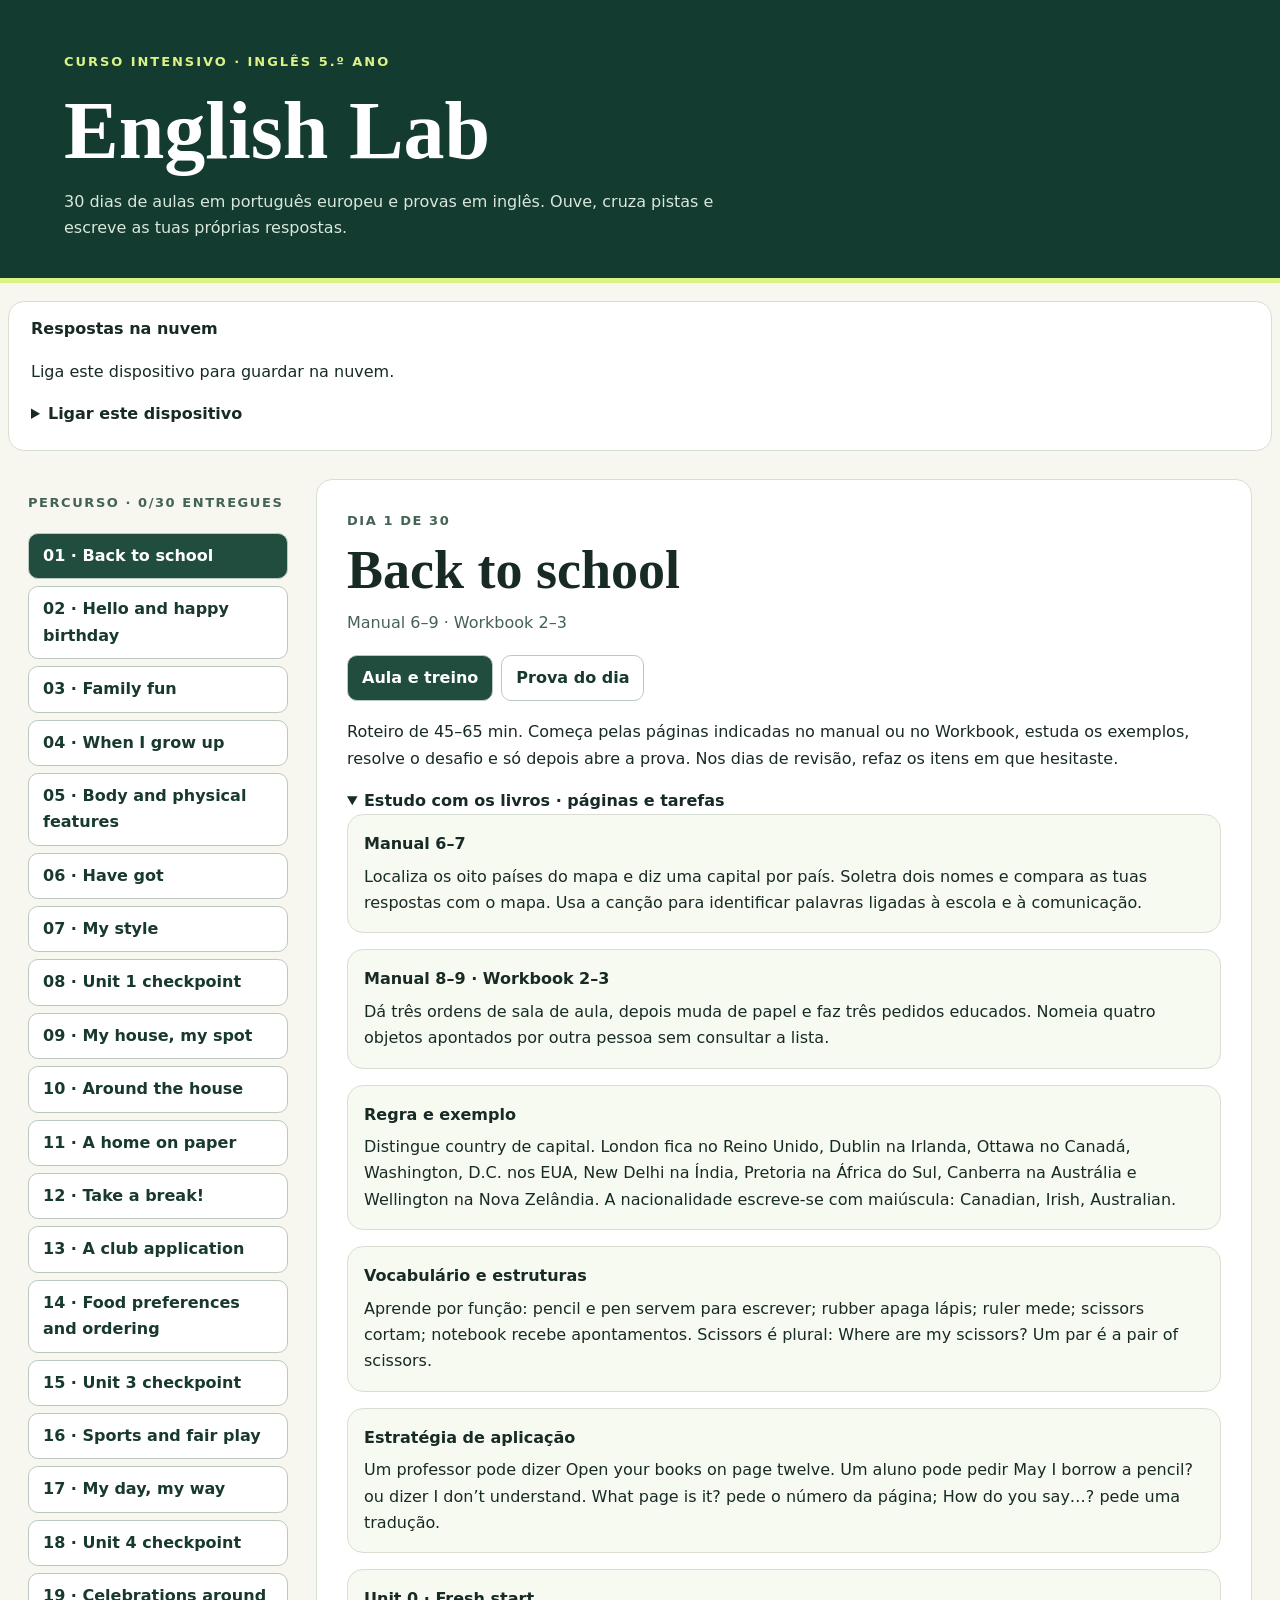
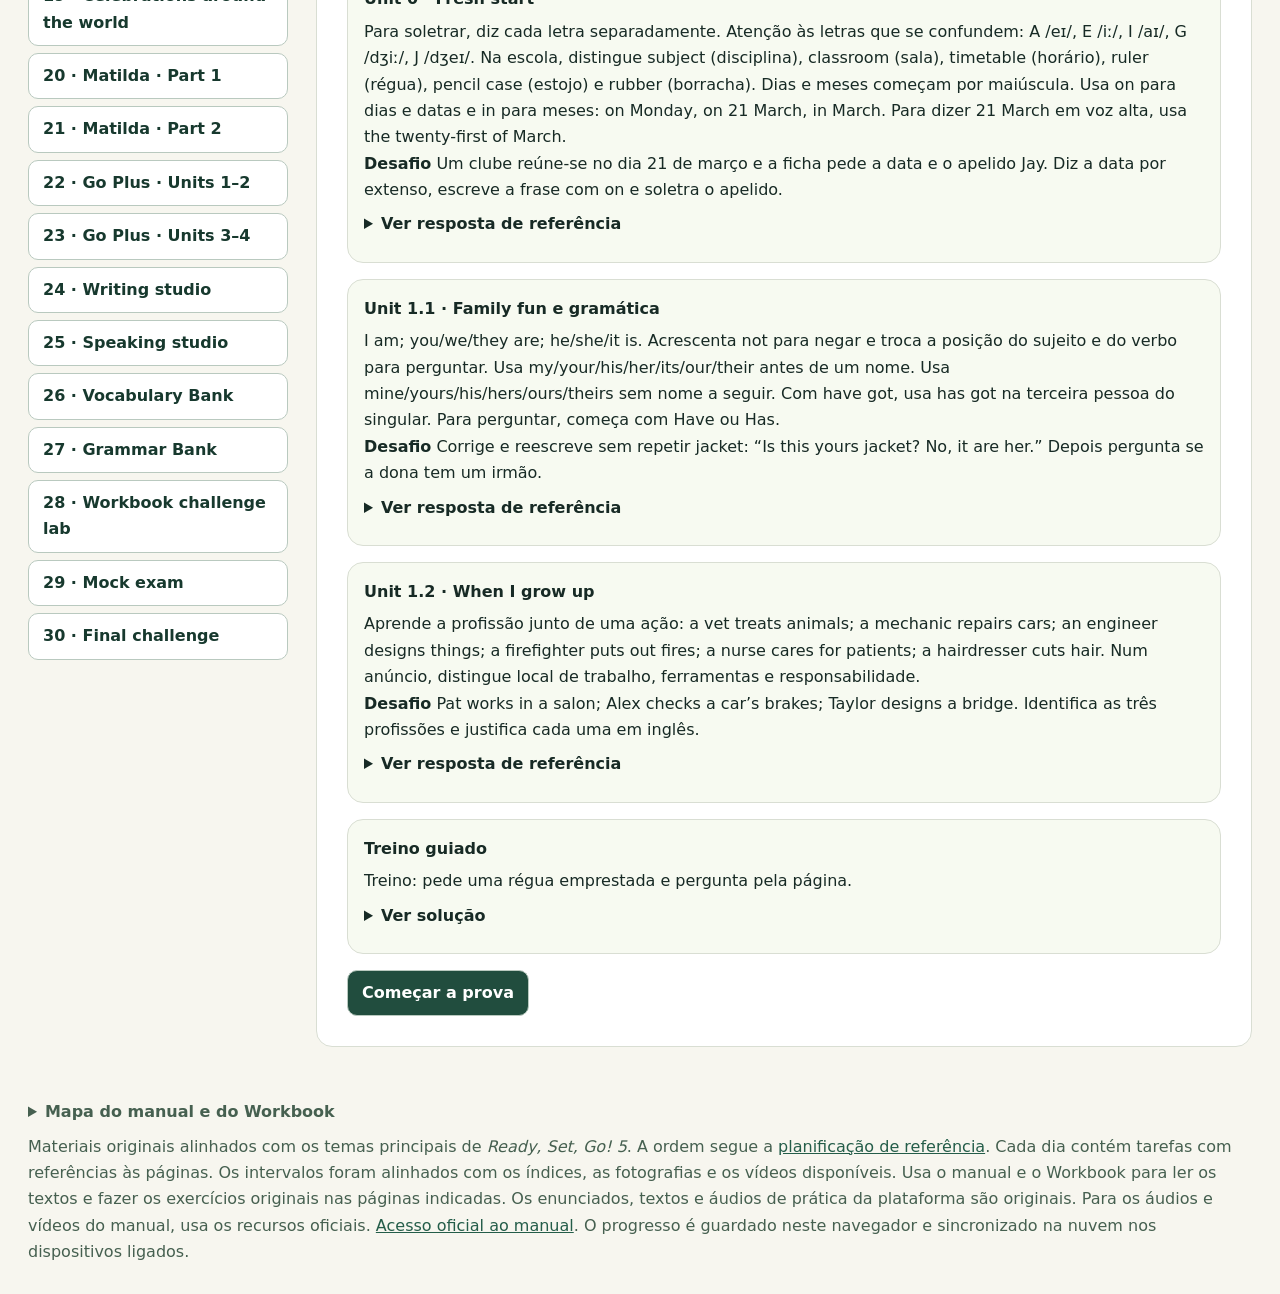
==== index.html @ 1e1b8c96 "Synchronize paired devices with private answer storage" ====
<!doctype html><html lang="pt-PT"><meta charset="utf-8"><meta name="viewport" content="width=device-width, initial-scale=1"><title>English Lab · 30 dias</title>
<style>
*{box-sizing:border-box}body{margin:0;background:#f7f6ef;color:#172a25;font:16px/1.65 system-ui,sans-serif}header{background:#143b30;color:#fff;padding:48px max(5vw,22px) 37px;border-bottom:5px solid #ddf285}header p{max-width:650px;margin:0;color:#d9e7dd}h1,h2{font-family:Georgia,serif;line-height:1.1}h1{font-size:clamp(44px,8vw,82px);margin:12px 0}h2{font-size:clamp(34px,5vw,54px);margin:10px 0}.tag{color:#ddf285;font-weight:800;letter-spacing:.15em;font-size:13px}.layout{max-width:1320px;margin:auto;display:grid;grid-template-columns:260px minmax(0,1fr);gap:28px;padding:28px}nav{display:grid;align-content:start;gap:7px}button{font:inherit;cursor:pointer;border:1px solid #b9c9bf;border-radius:10px;background:#fff;padding:9px 14px;color:#17392e;font-weight:650}button:hover{background:#edf5dc}button[aria-current=true],button.primary{background:#214d3e;color:white}nav button{text-align:left}nav small{float:right}section,article,fieldset{border:1px solid #d9ded3;border-radius:16px;background:#fff;padding:clamp(16px,3vw,30px);margin:0 0 16px}article{background:#f7faf1;padding:16px}article p{margin:0}h3{margin:0 0 12px}h4{margin:0 0 6px}.tabs{display:flex;gap:8px;margin:18px 0;flex-wrap:wrap}.eyebrow{color:#436454;font-size:13px;letter-spacing:.12em;font-weight:800;text-transform:uppercase}.meta{color:#456354}.source{padding:14px;background:#eef5e8;border-left:4px solid #61894e;border-radius:6px;white-space:pre-wrap}label{display:block;font-weight:650;margin-top:16px}input[type=text],textarea{width:100%;display:block;margin:5px 0 12px;padding:10px;border:1px solid #a5b6aa;border-radius:7px;font:inherit}textarea{min-height:124px}fieldset{padding:16px;min-width:0}legend{font-weight:800}details{margin:8px 0}summary{cursor:pointer;font-weight:700}.feedback{padding:12px;border-radius:8px;background:#edf5e8;margin-bottom:8px}.review{background:#fff2d7}footer{max-width:1320px;margin:auto;padding:0 28px 28px;color:#466050}a{color:#245d49}@media(max-width:740px){.layout{grid-template-columns:1fr;padding:14px;gap:14px}nav{grid-template-columns:repeat(2,minmax(0,1fr))}nav p{grid-column:1/-1;margin:0}nav button{font-size:13px;padding:6px 8px}}
</style>
<header><span class="tag">CURSO INTENSIVO · INGLÊS 5.º ANO</span><h1>English Lab</h1><p>30 dias de aulas em português europeu e provas em inglês. Ouve, cruza pistas e escreve as tuas próprias respostas.</p></header>
<section class="cloud-panel" style="max-width:1264px;margin:18px auto 0;padding:14px 22px"><strong>Respostas na nuvem</strong><p id="cloud-status" role="status"></p><details><summary>Ligar este dispositivo</summary><form id="cloud-form"><label for="cloud-code">Código privado de ligação</label><input type="password" id="cloud-code" autocomplete="off" autocapitalize="none" spellcheck="false" required><button type="submit">Ligar e sincronizar</button></form></details><button id="cloud-refresh" type="button" hidden>Atualizar da nuvem</button> <button id="cloud-resolve" type="button" hidden>Resolver versões diferentes</button></section>
<div class="layout"><nav id="nav" aria-label="Plano de 30 dias"></nav><main id="main"></main></div>
<footer><details><summary>Mapa do manual e do Workbook</summary><ul>
<li>Fresh start · Manual 6–13 e Workbook 2–9 · dias 1–2.</li>
<li>Unit 1 · Manual 14–43 e Workbook 10–27 · dias 3–8.</li>
<li>Unit 2 · Manual 44–67 e Workbook 28–37 · dias 9–11.</li>
<li>Unit 3 · Manual 68–91 e Workbook 38–51 · dias 12–15. Começa pela abertura da unidade na p. 68.</li>
<li>Unit 4 · Manual 92–115 e Workbook 52–67 · dias 16–18.</li>
<li>Festas e Matilda · Manual 116–127 · dias 19–21.</li>
<li>Go Plus, escrita e oralidade · Manual 128–145 · dias 22–25.</li>
<li>Vocabulary Bank e Grammar Bank · Manual 146–160 · dias 26–27.</li>
<li>Atividades finais e chave do Workbook · 68–79, Stick out! e FBI · dia 28.</li>
<li>Simulados cumulativos · dias 29–30.</li></ul></details>Materiais originais alinhados com os temas principais de <i>Ready, Set, Go! 5</i>. A ordem segue a <a href="https://agpedrogao-m.ccems.pt/pluginfile.php/67841/mod_resource/content/1/Planifica%C3%A7%C3%A3o%205%C2%BAano.pdf">planificação de referência</a>. Cada dia contém tarefas com referências às páginas. Os intervalos foram alinhados com os índices, as fotografias e os vídeos disponíveis. Usa o manual e o Workbook para ler os textos e fazer os exercícios originais nas páginas indicadas. Os enunciados, textos e áudios de prática da plataforma são originais. Para os áudios e vídeos do manual, usa os recursos oficiais. <a href="https://www.leyaeducacao.com/alunos/222">Acesso oficial ao manual</a>. O progresso é guardado neste navegador e sincronizado na nuvem nos dispositivos ligados.</footer>
<script>
const days=[{"title": "Back to school", "topic": "Manual 6–9 · Workbook 2–3", "time": 25, "lesson": ["Distingue country de capital. London fica no Reino Unido, Dublin na Irlanda, Ottawa no Canadá, Washington, D.C. nos EUA, New Delhi na Índia, Pretoria na África do Sul, Canberra na Austrália e Wellington na Nova Zelândia. A nacionalidade escreve-se com maiúscula: Canadian, Irish, Australian.", "Aprende por função: pencil e pen servem para escrever; rubber apaga lápis; ruler mede; scissors cortam; notebook recebe apontamentos. Scissors é plural: Where are my scissors? Um par é a pair of scissors.", "Um professor pode dizer Open your books on page twelve. Um aluno pode pedir May I borrow a pencil? ou dizer I don’t understand. What page is it? pede o número da página; How do you say…? pede uma tradução."], "practice": ["Treino: pede uma régua emprestada e pergunta pela página.", "May I borrow a ruler, please? What page is it?"], "audio": "Open your notebooks on page nineteen. Put your scissors away and take out a ruler. The blue notebook belongs to the visitor from Ottawa.", "read": "A class packs two boxes. The blue box goes to Wellington with six notebooks and no scissors. The green box goes to Dublin with scissors and pencils. Bea needs something to erase pencil marks, but neither box contains it.", "q": [["Which page should you open? Write the number in words.", "nineteen"], ["Which item do you need now?", "a ruler/ruler"], ["Which country receives the blue box?", "new zealand"], ["Which city receives the scissors?", "dublin"], ["What item is Bea missing?", "a rubber/rubber/an eraser/eraser"], ["Correct: “Where is my scissors?”", "where are my scissors"], ["Complete politely with one word: “___ I borrow your ruler, please?”", "may/can/could"], ["Write a dialogue in which a teacher gives two instructions and a student asks two relevant questions. Use a page number and two school items.", "Open your book on page twelve. Take out your ruler. May I borrow one? Where is my notebook?", "Duas instruções, duas perguntas e vocabulário adequado."]], "pagework": [["Manual 6–7", "Localiza os oito países do mapa e diz uma capital por país. Soletra dois nomes e compara as tuas respostas com o mapa. Usa a canção para identificar palavras ligadas à escola e à comunicação."], ["Manual 8–9 · Workbook 2–3", "Dá três ordens de sala de aula, depois muda de papel e faz três pedidos educados. Nomeia quatro objetos apontados por outra pessoa sem consultar a lista."]]}, {"title": "Hello and happy birthday", "topic": "Manual 10–13 · Workbook 4–9", "time": 25, "lesson": ["Numa ficha, first name e surname são campos diferentes. Diz How do you spell your surname? e soletra devagar. Good evening é uma saudação; Good night é uma despedida. Nice to meet you serve para uma primeira apresentação.", "I, you, he, she, it, we e they substituem sujeitos. My sister and I → we. My sisters → they. Usa 13 para idade e 13th para posição ou data. Atenção a first, second, third, fifth e twelfth.", "Num convite, indica ocasião, data, hora e prazo de resposta. Usa on para dias e datas, in para meses, at para horas. Please reply by Friday indica um prazo, não o dia da festa."], "practice": ["Treino: pergunta como se soletra Lane e convida para 12 de junho às cinco.", "How do you spell Lane? Please come on the twelfth of June at five."], "audio": "My surname is Reed: R, E, E, D. I’m thirteen, but my brother is thirty. Please reply by Thursday.", "read": "Jo’s invitation: “My birthday is in April. The party is on 21 April at 17:30. Please reply by 18 April.” Jo and Ana are organising it together. Ana is also bringing a cake.", "q": [["Write the surname.", "reed"], ["How old is the speaker? Write the number in words.", "thirteen"], ["Write the date of the party in words, without the time.", "the twenty-first of april/twenty-first of april/april the twenty-first"], ["What date is the reply deadline? Use DD/MM.", "18/04"], ["Replace “Jo and Ana” with one subject pronoun.", "they"], ["Complete with the correct preposition: “The party is ___ 21 April.”", "on"], ["Ask someone to spell their surname. Begin with “How”.", "how do you spell your surname"], ["Write a four-line birthday invitation including the occasion, date, time and reply deadline. Use three different prepositions.", "It’s my twelfth birthday! The party is on 21 April. Come at half past five. Please reply by 18 April.", "Quatro informações e três preposições adequadas."]], "pagework": [["Manual 10–11 · Workbook 4–6", "Faz a entrevista de apresentação. Pede nome, apelido, soletração, idade e localidade. Troca as perguntas com o colega e distingue how, what, where, when e who."], ["Manual 12–13 · Workbook 7–9", "Escreve uma data com um ordinal e o mês, uma idade com um cardinal e um convite com data e prazo de resposta. Substitui dois grupos de nomes por pronomes pessoais. Confirma a diferença entre on, in e by."]]}, {"title": "Family fun", "topic": "Manual 14–23 · Workbook 10–13", "time": 28, "lesson": ["Começa na pessoa indicada na árvore. A sibling pode ser um irmão ou uma irmã. A tua prima é a filha de um tio ou tia. A tua sobrinha é a filha de um irmão ou irmã. Stepbrother e half-brother descrevem relações diferentes.", "Distingue my, your, his, her, its, our e their. O possessivo concorda com o possuidor: Leo has a sister. His sister is Mia. My parents have a dog. Their dog is small.", "Com be, escreve I am, she is e they are. Para negar, acrescenta not. Para perguntar, inverte: Are they siblings? Yes, they are. No, they aren’t. Em resposta afirmativa curta, escreve Yes, she is."], "practice": ["Treino: substitui “the twins” e transforma “They are cousins” numa pergunta.", "They. Are they cousins?"], "audio": "I’m Ben. Mia is my sister. Our father’s brother is Eli. His daughter Rose lives next door, but she isn’t my sister.", "read": "Nina and Tom are siblings. Nina has a daughter, Bea. Tom has a son, Max. Bea’s mum teaches at Max’s school, but Max’s dad works in a hospital.", "q": [["What is Eli’s relationship to Ben? Give one word.", "uncle"], ["What is Rose’s relationship to Ben? Give one word.", "cousin"], ["What is Max’s relationship to Bea? Give one word.", "cousin"], ["What is Bea’s relationship to Tom? Give one word.", "niece"], ["Who teaches at Max’s school?", "nina/bea's mum/bea's mother"], ["Complete: “Max and Bea have the same grandparents. ___ grandparents live nearby.”", "their"], ["Turn “Nina and Tom are siblings” into a yes/no question.", "are nina and tom siblings"], ["Write four sentences for a family introduction. Use two possessive determiners, a negative form of be and two different family links.", "My name is Bea. My mum is Nina. Her brother is Tom. Max isn’t my brother; he is my cousin.", "Dois possessivos, negativa e relações corretas."]], "pagework": [["Manual 14–17 · Workbook 10–11", "Usa as pistas da árvore para justificar relações por dois passos. Escreve pares como uncle/aunt e stepson/stepdaughter. Descreve a família com my, her, his, our e their."], ["Manual 18–23 · Workbook 12–13", "Lê o perfil e regista quem é cada pessoa. Ouve o podcast quando disponível. Transforma uma frase com be em negativa, pergunta e duas respostas curtas. Termina com uma apresentação escrita de ti e da tua família."]]}, {"title": "When I grow up", "topic": "Manual 24–29 · Workbook 14–17", "time": 28, "lesson": ["Liga as profissões à ação e ao local: a dentist treats teeth, a flight attendant helps passengers, a mechanic repairs vehicles, a chef cooks, an architect designs buildings. Distingue um trabalhador da ação: a hairdresser dá a haircut.", "My cap → mine; your cap → yours; his cap → his; her cap → hers; our caps → ours; their caps → theirs. O determinante vem antes do nome. O pronome substitui o conjunto.", "Um possuidor singular recebe ’s: the nurse’s bag. Plural regular terminado em s recebe só apóstrofo: the nurses’ bags. Plural irregular recebe ’s: the children’s bags. Descobre primeiro quantos donos existem."], "practice": ["Treino: reescreve “the bags of the two dentists” e depois substitui o grupo todo por um pronome.", "The two dentists’ bags. The bags are theirs."], "audio": "Maya treats people’s teeth. Her brother draws plans for new buildings. The red case belongs to Maya, but the blue one is his.", "read": "The school interviews Kim, who checks car brakes, Ari, who looks after passengers on planes, and Jo, who cooks at a hotel. Kim and Ari share a project. Jo has a project alone.", "q": [["What is Maya’s job?", "dentist/a dentist"], ["Who owns the blue case?", "maya's brother/her brother"], ["What is Kim’s job?", "mechanic/a mechanic"], ["What is Ari’s job?", "flight attendant/a flight attendant"], ["Complete using one possessive pronoun: “The shared project belongs to Kim and Ari. It is ___.”", "theirs"], ["Rewrite “the project of the children” using an apostrophe.", "the children's project"], ["Replace “my notebook” with one word: “That notebook is ___.”", "mine"], ["Write an interview of at least five lines. Infer one job from two responsibilities and use both an apostrophe and a possessive pronoun.", "Is this Ari’s bag? Yes, it’s hers. What does Ari do? She checks that passengers are safe and helps them find their seats. She’s a flight attendant.", "Duas responsabilidades, profissão coerente e duas formas de posse."]], "pagework": [["Manual 24–27 · Workbook 14–16", "Identifica profissões pela tarefa ou local de trabalho. Em cada objeto perdido, escreve a forma com nome e a forma sem nome: her cap / hers. Depois redige três frases sobre uma profissão que gostarias de ter."], ["Manual 28–29 · Workbook 17", "Depois da atividade de vídeo, escreve uma profissão inferida e a tua pista. Treina a diferença entre the actor’s hat, the actors’ hats e the children’s hats. Justifica a posição do apóstrofo. Para posse partilhada, compara Mia and Leo’s dog com Mia’s and Leo’s dogs."]]}, {"title": "Body and physical features", "topic": "Manual 30–32 · Workbook 18–19", "time": 28, "lesson": ["Rosto: eye, ear, nose, mouth, tooth, chin. Corpo: head, neck, shoulder, arm, hand, finger, stomach, leg, knee, foot, toe. Os plurais de tooth e foot são teeth e feet.", "Descreve comprimento, forma e cor do cabelo: medium-length wavy brown hair. Distingue curly, wavy e straight. Uma pessoa pode ter freckles, a beard, a moustache, glasses, a dental brace, braids ou a ponytail.", "Usa be com adjetivos: She is tall; Her hair is short. Usa have got com nomes: She has got short hair. Diz of medium height. Ao descrever pessoas, escolhe características relevantes e fala com respeito."], "practice": ["Treino: descreve alguém de estatura média, com cabelo curto ondulado e sardas.", "She is of medium height. She has got short wavy hair and freckles."], "audio": "Find the volunteer with glasses and a ponytail. Her left knee is hurt. Her friend has got a dental brace.", "read": "Ash is tall and has got short wavy brown hair. Sol is of medium height and has got short straight brown hair. Ren is tall, has got short straight brown hair and wears glasses. Ash and Ren both have freckles.", "q": [["Which body part is hurt?", "knee/left knee/her left knee"], ["Who has got a dental brace?", "her friend/the volunteer's friend"], ["Who shares Ash’s height and Sol’s hairstyle?", "ren"], ["Which two people have freckles? Write their names in alphabetical order joined by “and”.", "ash and ren"], ["Write the plural of “tooth”.", "teeth"], ["Correct: “Her hair are short and she is freckles.”", "her hair is short and she has got freckles"], ["Rewrite with “has got”: “Ren’s hair is short, straight and brown.”", "ren has got short straight brown hair"], ["Write four sentences that distinguish Ren from both other people. Include two contrasts and three accurate features.", "Ren is tall, but Sol is of medium height. Ren has got short straight brown hair. Ash has got wavy hair. Ren wears glasses.", "Dois contrastes e três pistas coerentes."]], "pagework": [["Manual 30–31 · Workbook 18–19", "Aponta e nomeia oito partes do corpo. Dá os plurais de foot e tooth. Descreve cabelo com três adjetivos, distingue a ponytail de braids e escolhe traços que permitam identificar uma pessoa sem repetir a descrição."], ["Manual 32", "Compara os dois perfis. Responde com frases completas sobre cabelo, olhos, altura e acessórios. Para o exercício Stop & Think, distingue observação de opinião e explica por que duas pessoas podem interpretar a mesma imagem de forma diferente."]]}, {"title": "Have got", "topic": "Manual 33–34 · Workbook 20–21 · Grammar Bank 154", "time": 28, "lesson": ["Afirmativa: I/you/we/they have got; he/she/it has got. Formas curtas: I’ve got, she’s got, they’ve got. Em she’s got, ’s significa has; em she’s tall, ’s significa is.", "Negativa: haven’t got ou hasn’t got. Interrogativa: Have they got…? Has she got…? O got mantém-se na pergunta, mas desaparece na resposta curta: Yes, they have. No, she hasn’t.", "Evita Does she has got…? Usa Has she got…? com esta estrutura. Se a fonte der informação sobre duas pessoas, verifica se a pergunta se refere a uma ou a ambas."], "practice": ["Treino: transforma “Mia has got glasses” numa negativa e numa pergunta.", "Mia hasn’t got glasses. Has Mia got glasses?"], "audio": "I’ve got brown eyes. My twins have got green eyes, but only one of them has got glasses. Neither has got freckles.", "read": "Ava has got a red cap and a blue bag. Leo has got a blue bag but hasn’t got a cap. Their dog has got a green collar.", "q": [["What colour are the twins’ eyes?", "green"], ["Have both twins got glasses? Use a short answer with “they”.", "no they haven't/no they have not"], ["Has Ava got a blue bag? Use a short answer with “she”.", "yes she has"], ["Who hasn’t got a cap?", "leo"], ["What has the dog got? Include the article.", "a green collar"], ["Write the negative using a contraction: “The dog has got a blue collar.”", "the dog hasn't got a blue collar"], ["Ask whether both children have got a blue bag.", "have both children got a blue bag/have both children got blue bags"], ["Write a six-line interview about Ava and Leo. Include two questions, two short answers, an affirmative and a negative with have got.", "Has Ava got a cap? Yes, she has. Has Leo got one? No, he hasn’t. They have got blue bags. Leo hasn’t got a cap.", "Duas perguntas, respostas curtas e formas corretas."]], "pagework": [["Manual 33 · Workbook 20", "Escreve duas frases afirmativas e duas negativas com have got, incluindo um sujeito plural. Volta a escrever com contrações. Lê o exercício de vídeo e responde após veres o recurso oficial."], ["Manual 34 · Workbook 21", "Reordena perguntas e completa respostas curtas. Faz uma entrevista de seis linhas em que a outra pessoa tenta adivinhar uma personagem a partir das respostas. Inclui Have they got…? e Has she got…?"]]}, {"title": "My style", "topic": "Manual 35–37 · Workbook 22–23 · Aspeto físico, roupa, calçado e acessórios", "time": 30, "lesson": ["Usa be para altura ou características expressas por adjetivos: He is tall. Usa have got para cabelo e olhos: He has got short curly hair. Usa be wearing para o que a pessoa tem vestido na imagem: He is wearing a striped shirt. Com they, troca is por are e has por have.", "Aprende os nomes pela categoria: jumper, hoodie e coat são peças de roupa; trainers e boots são calçado; scarf, belt e gloves são acessórios. Trousers, jeans e shorts usam forma plural. Escreve a pair of trousers ou these trousers.", "A ordem habitual da descrição é tamanho/comprimento, forma e cor: long straight brown hair. Procura contrastes em textos e áudios: usually indica hábito; today ou right now indica a situação atual. Um casaco que alguém traz na mão pode identificar a pessoa, mas não é uma peça que tem vestida."], "practice": ["Treino: corrige “They has got blue eyes and is wearing a boots”.", "They have got blue eyes and are wearing boots."], "audio": "Look for the girl with glasses and short curly hair. She usually wears black trainers, but today she’s wearing brown boots. The red scarf is in her bag.", "read": "At the costume stall, Iris has got long straight hair and is wearing a plain green jumper. Nia has got short curly hair and a striped green jumper. Liv has got long straight hair and a striped green jumper. Liv is carrying a silver belt for Iris. Only Nia is wearing glasses.", "q": [["What footwear is she wearing today?", "brown boots"], ["Where is her scarf? Answer with a phrase beginning with “in”.", "in her bag"], ["Who has the same hair as Iris but a different jumper pattern?", "Liv"], ["Who is wearing glasses and a striped jumper?", "Nia"], ["What accessory is Liv carrying?", "silver belt/a silver belt"], ["Correct: “Iris have got long straight hair and are wearing a green jumper.”", "Iris has got long straight hair and is wearing a green jumper"], ["Rewrite “The boots are brown” using “a pair of” and “She is wearing”.", "she is wearing a pair of brown boots"], ["Write five sentences identifying one of the three people for someone at the stall. Include two matching clues and one explicit contrast with another person.", "Liv has got long straight hair. She is wearing a striped green jumper. Iris has got long straight hair too. Iris’s jumper is plain. Liv is carrying a silver belt.", "Duas pistas corretas; contraste apoiado no texto; uso correto de has got e is wearing."]], "pagework": [["Manual 35–36 · Workbook 22–23", "Classifica doze itens como roupa, calçado ou acessórios. Distingue shirt/T-shirt, shoes/boots/trainers e cap/hat. Na canção, confirma a cor e o objeto antes de escrever o par."], ["Manual 37", "Faz uma audição de catálogo em voz alta. Inclui nome, idade, altura, cabelo, rosto, roupa, calçado, um acessório e uma opinião. Faz uma pergunta de seguimento à pessoa que ouve."]]}, {"title": "Unit 1 checkpoint", "topic": "Manual 38–43 · Workbook Practice Test 1, 24–27", "time": 32, "lesson": ["Um teste de unidade combina tópicos. Para uma ficha de audição, prevê se cada espaço pede um nome, idade, profissão ou roupa. Na primeira audição identifica a pessoa; na segunda confirma os detalhes.", "Quando uma afirmação contém um erro, muda só a informação incorreta. Se a resposta deve ser completa, usa sujeito e verbo. Para reconstruir uma profissão com letras trocadas, verifica o contexto e todas as letras.", "Numa resposta a um pen pal, apresenta nome, idade, localidade, família, aspeto e roupa preferida. Liga ideias com and ou but. Revê artigos, possessivos e have got."], "practice": ["Treino: corrige “She is from Cork” se a fonte disser que vive em Dublin e é de Galway.", "She is from Galway."], "audio": "My name is Bea Lane. I am eleven and I live in Cork. My mum designs buildings. I usually wear a hoodie, but today I have got a red coat.", "read": "Zoe is twelve and is from Cardiff. Her dad is a dentist and her mum is a vet. She has got one brother, not two. Her hair is long and wavy. She usually wears a tracksuit, but today she is wearing a blue dress.", "q": [["Write the surname.", "lane"], ["What is the mother’s job?", "architect/an architect"], ["Correct “Zoe is from London” in a full sentence.", "zoe is from cardiff"], ["How many brothers has she got? Begin with “She”.", "she has got one brother/she's got one brother"], ["What is she wearing today?", "a blue dress/blue dress"], ["Unscramble “TISDENT” to name the profession.", "dentist"], ["Complete with a possessive pronoun: “The dress belongs to Zoe. It is ___.”", "hers"], ["Reply to Zoe in six sentences. Include name, age, origin, a relative’s job, two physical features and favourite clothes.", "I’m Kai and I’m eleven. I’m from Leeds. My mum is a nurse. I’m tall and I’ve got short dark hair. I like jeans. My favourite shoes are my red trainers.", "Dados pedidos, clareza e estruturas corretas."]], "pagework": [["Manual 38–43", "Faz o projeto de roupa e arte, depois passa por 5 Important Things, Check It Now e Need for Speed. Marca cada resposta que conseguiste dar sem ajuda e explica em inglês uma alteração que farias ao visual."], ["Workbook 24–27", "Faz Practice Test 1 no papel: audição de preenchimento de ficha, correção de informação, respostas completas, família, profissões, roupa, posse, be e have got. Redige a resposta ao pen pal antes de consultar a chave."]]}, {"title": "My house, my spot", "topic": "Manual 44–51 · Workbook 28–30 · Divisões, localização e there is / there are", "time": 25, "lesson": ["Usa there is com uma coisa no singular e there are com coisas no plural. Para perguntar, começa com Is there…? ou Are there…? Responde Yes, there is ou No, there aren’t. The kitchen is upstairs localiza uma divisão conhecida; There is a kitchen upstairs indica que existe uma.", "Usa next to para ao lado, between para entre dois pontos, opposite para em frente do outro lado e behind para atrás. Para ler uma planta, identifica primeiro o ponto de referência. Between the hall and the kitchen dá dois pontos.", "Num anúncio, distingue floors de rooms. Ground floor é o piso ao nível da rua em inglês britânico. Upstairs e downstairs indicam pisos, não divisões. Junta palavras conhecidas para deduzir spare room pelo contexto: uma divisão extra usada por hóspedes."], "practice": ["Treino: faz uma pergunta sobre duas casas de banho no piso de cima.", "Are there two bathrooms upstairs?"], "audio": "Come through the front door. The kitchen is on the left. Go past it to reach the study. The bathroom is upstairs, opposite the spare room.", "read": "Ground floor, from left to right: hall, kitchen, study. The study opens onto the garden. Upstairs: two bedrooms and one bathroom. The larger bedroom is above the study. Guests sleep in the smaller bedroom.", "q": [["Which room do you pass before reaching the study?", "the kitchen/kitchen"], ["Which room is opposite the bathroom?", "the spare room/spare room"], ["Which room is between the hall and the study?", "the kitchen/kitchen"], ["What is immediately below the larger bedroom?", "the study/study"], ["How many bedrooms are upstairs? Write the number in words.", "two"], ["Write a yes/no question asking whether there is one bathroom upstairs. Do not use the word “one”.", "is there a bathroom upstairs"], ["Rewrite in the negative with “there”: “There are two kitchens downstairs.”", "there are not two kitchens downstairs/there aren't two kitchens downstairs"], ["Give directions from the hall to the garden in four short sentences. Include the order of the rooms and two position or direction expressions.", "Start in the hall. Walk past the kitchen. Go into the study next to the kitchen. The study opens onto the garden.", "Ordem correta; dois marcadores de posição/direção; instruções claras em inglês."]], "pagework": [["Manual 44–47 · Workbook 28", "Desenha uma planta com attic, basement, pantry, hall, garage e porch. Distingue divisão de parte da casa. Descreve duas divisões e compara plantas com um colega."], ["Manual 48–51 · Workbook 29–30", "Lê sobre a casa, distingue pisos e escreve perguntas com Is there/Are there. Usa in, on, under, in front of, behind, between, next to, opposite, above e below. No vídeo dos EUA, toma nota de uma palavra que muda entre variedades de inglês."]]}, {"title": "Around the house", "topic": "Manual 54–61 · Workbook 31–33 · Mobiliário, objetos, plurais e artigos", "time": 25, "lesson": ["Usa a ou an antes de um nome singular ainda não identificado. A escolha depende do som: an armchair, a useful shelf. Usa the quando já sabes qual é o objeto: There is a lamp. The lamp is above the desk.", "Aprende padrões e exceções: chair → chairs; box → boxes; shelf → shelves; child → children. Furniture é incontável em inglês: some furniture ou two pieces of furniture. O verbo concorda com aquilo que se conta: There is some furniture; there are two chairs.", "Lê descrições como instruções práticas. Under indica diretamente por baixo; below indica um nível inferior. Inside the drawer e on the desk descrevem posições diferentes. Confirma se te perguntam pela posição atual ou pela posição pretendida."], "practice": ["Treino: corrige “There are an chair and two shelfs” usando duas frases.", "There is a chair. There are two shelves."], "audio": "Put the keys in the top drawer, not on the desk. There are two boxes under the desk. The smaller box is empty.", "read": "Room list: one old armchair next to the window; two shelves above the desk; one lamp on the desk; two boxes under the desk. Move the lamp onto the lower shelf. Leave the boxes where they are.", "q": [["Where should the keys go?", "in the top drawer/the top drawer"], ["Which box is empty?", "the smaller box/smaller box"], ["Where will the lamp be after the move?", "on the lower shelf/the lower shelf"], ["What stays under the desk?", "the boxes/two boxes/the two boxes"], ["Write the plural: “one shelf, two ___”.", "shelves"], ["Complete with the correct article: “There is ___ old armchair next to the window.”", "an"], ["Correct: “There are two box under the desk.”", "there are two boxes under the desk"], ["Write four instructions to prepare a room for a visitor. Use three pieces of furniture, two position expressions and an article that introduces an object.", "Put an armchair next to the window. Put a lamp on the desk. Move the desk away from the door. Place the chair opposite the armchair.", "Três peças; duas posições; artigos e instruções compreensíveis."]], "pagework": [["Manual 54–56 · Workbook 31", "Associa objetos à divisão onde costumam ficar. Distingue cupboard de wardrobe, cooker de oven e sink de washbasin. Explica como organizarias um quarto pequeno."], ["Manual 57–61 · Workbook 32–33", "Classifica plurais regulares e irregulares: buses, tomatoes, cities, knives, mice, people, sheep. Usa a/an para introduzir, the para algo identificado e zero artigo em generalizações plurais: I like dogs. Faz um diálogo a receber um visitante."]]}, {"title": "A home on paper", "topic": "Manual 48–53, 62–67 · Workbook Practice Test 2, 34–37", "time": 30, "lesson": ["Uma descrição de casa pode organizar-se por localização, exterior, pisos e divisões. On the ground floor e upstairs funcionam como guias. Usa there is/are para introduzir e the para voltar a mencionar.", "Num mapa, in front of, behind, above e below mudam com o ponto de referência. Distingue across from/opposite de next to. Uma casa pode ter a front porch, an attic, a basement e a pantry.", "Quando uma escolha depende de acessibilidade ou capacidade, separa as condições. Verifica as palavras only, no e except antes de justificar."], "practice": ["Treino: descreve uma casa com dois quartos por cima da cozinha e sem garagem.", "There are two bedrooms above the kitchen. There isn’t a garage."], "audio": "The basement is closed. Use the ground-floor study opposite the kitchen. The spare chairs are in the hall.", "read": "House A has one bedroom upstairs and a study downstairs. House B has two bedrooms downstairs, but no garden. House C has two bedrooms downstairs and a garden behind the kitchen. A family needs two bedrooms without stairs and outdoor space.", "q": [["Which room should you use?", "the study/study/the ground-floor study"], ["Where are the spare chairs?", "in the hall/the hall"], ["Which house meets both needs?", "house c/c"], ["What rules out House B?", "no garden/it has no garden/it hasn't got a garden"], ["Where is House C’s garden?", "behind the kitchen"], ["Write the plural of “knife”.", "knives"], ["Ask whether House C has a basement using “there”.", "is there a basement in house c"], ["Write a six-sentence estate listing for House C. Mention layout, two location expressions and why House A is unsuitable.", "House C has got two bedrooms downstairs. There is a kitchen on the ground floor. The garden is behind the kitchen. Both bedrooms are on the same floor. House A has only one bedroom. That bedroom is upstairs.", "Disposição, duas expressões de lugar e comparação apoiada."]], "pagework": [["Manual 52–53 e 62–67 · Workbook 34–37", "Escreve a descrição de uma casa por pisos. Faz o projeto da casa em miniatura e os blocos de revisão. Resolve Practice Test 2 com leitura, plurais, artigos e localização. Corrige os erros no fim."]]}, {"title": "Take a break!", "topic": "Manual 70–76 · Workbook 38–43 · Tempos livres e presente contínuo", "time": 25, "lesson": ["O present continuous tem duas partes: am/is/are + verbo em -ing. She is reading; They are playing. Para negar, acrescenta not após o auxiliar. Para perguntar, leva o auxiliar para antes do sujeito: What are they doing?", "Vê como a palavra muda: make → making; run → running; swim → swimming; play → playing. Aprende a expressão completa: take photos, ride a bike, go skating, play board games.", "Distingue uma ação em curso de um hábito. Today ou at the moment pode orientar a leitura, mas confirma a ação em causa. Em “Leo usually cycles, but today he is walking”, cycling é o hábito e walking é o que vês agora."], "practice": ["Treino: faz uma pergunta para obter “They are taking photos” como resposta.", "What are they doing?"], "audio": "The boys are playing chess indoors because it is raining. Mia is making a poster beside the door. She isn’t painting the wall.", "read": "Jay normally rides his bike after school. At the youth centre today, he is fixing it while Asha is taking photos of the chess club. Two players are packing their bags, but the youngest player is still playing.", "q": [["Why are the boys indoors? Begin with “because”.", "because it is raining/because it's raining"], ["What is Mia making?", "a poster/poster"], ["Who is taking photos?", "Asha"], ["What is Jay doing to his bike? Answer with a full sentence beginning “He”.", "he is fixing it/he's fixing it/he is fixing his bike/he's fixing his bike"], ["What are the two players doing? Write a full sentence beginning “They”.", "they are packing their bags/they're packing their bags"], ["Complete using “run”: “The children ___ across the park right now.”", "are running"], ["Turn “Asha is taking photos” into a yes/no question.", "is asha taking photos"], ["Write a four-sentence live report from a club. Include a usual activity, two actions in progress and one action that is not happening.", "We usually play chess on Fridays. Today, Ben is making a poster. Two students are taking photos. They aren’t playing chess yet.", "Hábito; duas ações em curso; uma negativa; auxiliares e terminações corretos."]], "pagework": [["Manual 68–74 · Workbook 38–41", "Faz a abertura da unidade e classifica os passatempos por local e equipamento. Lê a passagem sobre um passatempo e resume a ação. Treina -ing com make, run, sit e swim. Na cultura da Austrália, regista uma informação e formula uma pergunta."]]}, {"title": "A club application", "topic": "Manual 69–77 · Workbook 38–43", "time": 28, "lesson": ["Um formulário pede respostas curtas em campos distintos: full name, age, contact, preferred activity e availability. Se pedirem motivo, usa because com uma razão específica.", "No presente contínuo, escreve am/is/are antes de -ing. Corta o e final em make → making; duplica a última consoante em swim → swimming e sit → sitting. Com lie, escreve lying.", "Ao responder a uma pergunta de sim/não, conserva o auxiliar: Is she skating? Yes, she is. Are they running? No, they aren’t. Para descobrir a atividade, usa What are they doing?"], "practice": ["Treino: escreve uma pergunta e resposta curta sobre duas pessoas a nadar.", "Are they swimming? Yes, they are."], "audio": "The club is full on Monday, but there are two places on Wednesday. I’m signing up for chess; my sister is signing up for photography.", "read": "Lee is twelve and wants to join a club after 16:30. Chess starts at 16:15. Film club starts at 17:00 and has places. Photography is at 17:15, but it is full. Lee is making a short film at home this week.", "q": [["On which day are places available?", "wednesday"], ["Which activity is the sister signing up for?", "photography"], ["Which club can Lee join?", "film club/the film club"], ["Why is photography unavailable? Begin with “Because”.", "because it is full/because it's full"], ["What is Lee making?", "a short film/short film"], ["Complete with “sit”: “The children ___ near the door now.”", "are sitting"], ["Ask a yes/no question: “Lee is making a film.”", "is lee making a film"], ["Fill in an application for Lee with age, preferred club, available time and two reasons. Add a question about equipment.", "Age: 12. Club: Film club. Time: 17:00. It has places and I’m free then. Do I need a camera?", "Campos corretos, duas razões e uma pergunta."]], "pagework": [["Manual 75–77 · Workbook 42–43", "Completa perguntas e respostas curtas no presente contínuo. Preenche um formulário com dados inventados, horário e atividade. Faz perguntas a um colega para verificar dados que faltam."]]}, {"title": "Food preferences and ordering", "topic": "Manual 78–85 · Workbook 44–47", "time": 28, "lesson": ["Organiza os alimentos em food groups e pratica palavras em contexto: a pear, some grapes, a slice of bread, some yoghurt, a carton of milk. Uma palavra pode ser contável numa porção e incontável em geral: some coffee, two coffees.", "Para exprimir preferência, usa I love, I like, I don’t like, I hate ou I prefer X to Y. Como cliente, usa I’d like…, please. Como empregado, usa Are you ready to order? e Would you like anything else?", "Num diálogo, repara na substituição pedida e no preço. Without onions retira um ingrediente. Instead of troca o pedido. Keep the salad significa que a salada continua no pedido."], "practice": ["Treino: troca batatas por arroz e faz uma oferta de sumo.", "I’d like rice instead of chips, please. Would you like some juice?"], "audio": "We’ve got tomato soup and salad, but no bread. Today you can swap chips for rice at no extra cost.", "read": "Mira prefers rice to chips and doesn’t eat eggs. The café sells an egg sandwich for €3, vegetable rice for €4 and tomato soup for €3. Water costs €1 and juice €2. She wants rice and a drink but has €5.", "q": [["What is unavailable?", "bread"], ["What can you order instead of chips?", "rice"], ["Which dish matches her preference?", "vegetable rice/the vegetable rice"], ["Which drink can she buy with it?", "water"], ["How much will she spend? Write the amount in words.", "five euros"], ["Complete a neutral question: “Is there ___ bread left?”", "any"], ["Complete the preference: “I prefer rice ___ chips.”", "to"], ["Write a six-line café dialogue with a question about eggs, a polite order, an offer and the correct total.", "Does the rice contain eggs? No, it doesn’t. I’d like the vegetable rice, please. Would you like some water? Yes, please. That’s five euros.", "Pedido viável, pergunta, oferta e preço."]], "pagework": [["Manual 78–85 · Workbook 44–47", "Classifica alimentos e bebidas, compara duas merendas e explica a escolha. Pratica some/any, expressões de gosto e a conversa na pizzaria. Descreve o pedido e uma alteração pedida."]]}, {"title": "Unit 3 checkpoint", "topic": "Manual 86–91 · Workbook Practice Test 3, 48–51", "time": 32, "lesson": ["Para um teste misto, distingue ação visível de hábito e pedido de gosto. I’m making soup descreve agora; I like soup descreve gosto; I’d like soup faz um pedido.", "Ao ler um anúncio, cruza capacidade, prazo, custo e preferência. Uma atividade gratuita pode exigir inscrição. Uma opção paga pode ter um desconto condicionado.", "Um projeto de clube pode combinar atividades e comida. Usa linguagem de convite, menciona horários e inclui um pedido concreto. Revê -ing e some/any."], "practice": ["Treino: escreve um convite para uma aula de fotografia às cinco e pergunta se há lugares.", "Come to the photography class at five. Are there any places left?"], "audio": "The cooking club starts at five, not half past four. Bring an apron. We’ve got some flour, but there isn’t any milk.", "read": "A school fair has a free dance lesson at 15:30 and a cooking class at 16:30 for €3. No seats remain in dance. Ana arrives at 16:00 with €4. Water costs €1, juice €2. She wants a class and a drink.", "q": [["What should you bring?", "an apron/apron"], ["Which ingredient is missing?", "milk"], ["Which class can Ana attend?", "cooking/the cooking class/cooking class"], ["Which drink can she afford with the class?", "water"], ["Why can’t she join dance? Give the start time in 24-hour HH:MM only.", "15:30"], ["Correct “She making bread now.”", "she is making bread now/she's making bread now"], ["Complete an offer: “Would you like ___ water?”", "some"], ["Write a five-sentence fair update. State what Ana can do, why, the cost, and two things people are doing now.", "Ana can join cooking because she arrives before 16:30. She can buy water too. It costs four euros in total. People are making bread. Others are washing dishes.", "Escolha, custo, razão e duas ações."]], "pagework": [["Manual 86–91 · Workbook 48–51", "Explica a causa escolhida para o projeto de bolo e resume o plano do grupo. Faz Check It Now, Need for Speed e Practice Test 3. Justifica correções na leitura e completa o diálogo sobre comida e preferências."]]}, {"title": "Sports and fair play", "topic": "Manual 92–99 · Workbook 52–55", "time": 28, "lesson": ["Pratica play football, play tennis, go cycling, go swimming, do karate e do gymnastics. Um referee verifica as regras. Fair play inclui respeitar o árbitro e ajudar um adversário.", "Like muda para likes com he, she e it. Nas perguntas usa Does she like…? Na negativa, She doesn’t like… . Depois de does ou doesn’t, mantém like sem s.", "Uma mensagem curta pode perguntar pela preferência, convidar e confirmar local. Usa Can you…? para disponibilidade e Would you like to…? para um convite."], "practice": ["Treino: convida um colega para jogar ténis e pergunta se gosta do desporto.", "Would you like to play tennis? Do you like tennis?"], "audio": "Dan likes swimming, but the pool is closed. His sister likes gymnastics. They can both go cycling at four.", "read": "Hana likes basketball and tennis. Her brother likes tennis only. The basketball match is at 16:00 and the tennis session is at 17:00. Hana cannot arrive before 16:30. A player who argues with the referee breaks the fair-play rule.", "q": [["Which venue is closed?", "the pool/pool"], ["What can both children do at four?", "go cycling/cycle/cycling"], ["What can Hana and her brother do together?", "play tennis/tennis"], ["When does that session start? Use 24-hour HH:MM.", "17:00"], ["Who checks the rules during a match?", "a referee/the referee/referee"], ["Rewrite as a question: “Hana likes basketball.”", "does hana like basketball"], ["Complete: “Her brother ___ like basketball.” Use a contraction.", "doesn't"], ["Write a five-line chat inviting both children. Mention the time, their shared interest and one fair-play rule.", "Would you like to play tennis? It starts at five. You both like tennis. Please respect the referee. Can you meet me at the entrance?", "Convite, hora, interesse e regra."]], "pagework": [["Manual 92–99 · Workbook 52–55", "Classifica desportos com play/go/do e com ou sem bola. Faz uma pergunta sobre gostos e uma resposta curta. Escreve uma conversa por mensagens a escolher um desporto e inclui uma regra de fair play."]]}, {"title": "My day, my way", "topic": "Manual 100–109 · Workbook 56–61 · Rotinas, horas e frequência", "time": 25, "lesson": ["Usa present simple para hábitos: I get up; he gets up. Aprende também goes, watches, studies e has. Em perguntas e negativas, does já marca a terceira pessoa: When does she study? She doesn’t study at night.", "Os advérbios de frequência costumam vir antes do verbo principal: I usually walk. Com be, vêm depois: I am usually early. At indica uma hora; on indica o dia; in indica partes do dia como in the morning. Usa at night.", "Lê as horas nos dois sentidos: quarter past seven = 7:15; quarter to eight = 7:45. Um horário pode mudar consoante o dia. Calcula o tempo entre dois acontecimentos e verifica se a pergunta pede a hora ou a duração."], "practice": ["Treino: corrige “He don’t usually goes to bed at quarter past nine”.", "He doesn’t usually go to bed at quarter past nine."], "audio": "Nina usually leaves at quarter to eight. On Wednesdays she leaves twenty minutes earlier. She always packs her bag the night before.", "read": "On school days, Jo wakes up at 7:10 and catches the 7:45 bus. On Mondays, the school club starts at 8:15. The bus ride takes twenty minutes, and the walk from the bus stop to school takes five minutes. On Fridays Jo walks all the way instead.", "q": [["At what time does Nina leave on Wednesdays? Use HH:MM.", "07:25/7:25"], ["When does Nina pack her bag?", "the night before"], ["At what time does Jo reach school on Mondays? Use HH:MM.", "08:10/8:10"], ["How many minutes early does Jo arrive for the club? Write the number in words.", "five"], ["On which day does Jo walk all the way?", "Friday/on Friday"], ["Rewrite using “usually”: “Jo is early on Mondays.”", "jo is usually early on mondays"], ["Ask about the time Jo wakes up. Begin with “What time”.", "what time does jo wake up"], ["Compare two days in your own routine in five sentences. Give two times, two frequency expressions and one negative.", "I usually get up at seven on Mondays. I always catch the bus at half past seven. On Saturdays I get up at nine. I don’t catch the bus then. I often walk to the park.", "Dois horários; dois marcadores de frequência; negativa; contraste claro."]], "pagework": [["Manual 100–105 · Workbook 56–58", "Diz cinco horas de duas maneiras e ordena seis ações da rotina. Lê o perfil e compara a rotina de outra pessoa. Na atividade sobre a África do Sul, recolhe uma informação de contexto sem generalizar sobre todos os alunos."]]}, {"title": "Unit 4 checkpoint", "topic": "Manual 100–115 · Workbook 56–67", "time": 32, "lesson": ["Revê as regras de terceira pessoa: watches, studies, goes, does, has. Em perguntas com does, volta à forma base. A frequência vem geralmente antes do verbo principal e depois de be.", "Compara horários: ten to seven = 6:50, five past seven = 7:05. Para calcular uma duração, identifica início e fim. Um hábito semanal não descreve todos os dias.", "Uma descrição de rotina pode ter morning, afternoon e evening como etapas. Inclui um contraste com but, uma hora por extenso e uma frase de frequência."], "practice": ["Treino: reescreve com “usually” e a hora em palavras: “He goes at 7:45.”", "He usually goes at quarter to eight."], "audio": "We usually meet at ten to six, but on Fridays we start twenty minutes later. Ava is always early.", "read": "Rui catches the bus at 7:25. It takes 35 minutes. On Wednesdays he walks instead and arrives at 7:50. His class starts at 8:10. He never buys breakfast on Wednesdays.", "q": [["What time do they start on Fridays? Use 24-hour HH:MM, assuming afternoon.", "18:10"], ["Who is always early?", "ava"], ["At what time does Rui arrive by bus? Use HH:MM.", "08:00/8:00"], ["How many minutes early is he on Wednesdays? Write the number in words.", "twenty"], ["What does Rui never buy on Wednesdays?", "breakfast"], ["Correct: “Does Rui catches the bus on Wednesdays?”", "does rui catch the bus on wednesdays"], ["Add “never”: “He is late.”", "he is never late"], ["Write a six-sentence comparison of two school days. Use two times, two frequency adverbs and an explanation for one change.", "On Mondays I usually catch the bus at 7:25. I arrive at eight. I never walk on Mondays. On Wednesdays I walk because I have more time. I arrive at ten to eight. I am usually early.", "Contraste, tempos, frequência e razão."]], "pagework": [["Manual 106–115 · Workbook 59–67", "Escreve perguntas com do/does, responde brevemente e muda uma afirmação para negativa. Usa always, usually, often, sometimes e never. Faz o projeto do dia intercultural, os blocos de revisão e Practice Test 4."]]}, {"title": "Celebrations around the world", "topic": "Manual 116–120", "time": 28, "lesson": ["Organiza uma celebração por quando, onde e o que se faz. Halloween: costumes e trick-or-treating; Thanksgiving nos EUA: refeição e agradecimento; Christmas: decorações e votos; Valentine’s Day: cartões e mensagens.", "Nos textos sobre festivais, compara fontes antes de generalizar. Some families e many people são mais precisos do que everyone. A data do Thanksgiving dos EUA segue uma regra do calendário; a do Halloween é fixa.", "Uma mensagem pode incluir greeting, purpose, details e closing. Distingue uma descrição de um convite. Num convite, indica dia, hora, local e material se necessário."], "practice": ["Treino: convida alguém para uma festa de disfarces a 31 de outubro às seis.", "Come to our costume party on 31 October at six."], "audio": "The card workshop is on 14 February. The costume parade is on 31 October, but it has moved from the park to the school hall.", "read": "The library holds a harvest meal on the fourth Thursday of November. Its December event is a Christmas card workshop. In October, it hosts a costume parade. Only the December event requires paper.", "q": [["Which date is the card workshop? Use DD/MM.", "14/02"], ["Where is the costume parade now?", "in the school hall/the school hall/school hall"], ["Which event refers to Thanksgiving?", "the harvest meal/harvest meal"], ["What must participants bring to the December event?", "paper"], ["In which month is the costume parade?", "october/in october"], ["Choose the preposition: “The event is ___ October.”", "in"], ["Correct “The card workshop is at 14 February.”", "the card workshop is on 14 february"], ["Write two short invitations to different events. Give each date or month, a venue and a different activity. Use polite language.", "Please come to the costume parade in October at the library. Join our card workshop at the library in December and bring paper.", "Dois convites completos e diferenças claras."]], "pagework": [["Manual 116–120", "Faz um quadro com uma pista de cada página: Halloween, Thanksgiving, Christmas, Valentine’s Day e outros festivais. Inclui dia ou época, lugar e prática. Escreve um convite e uma mensagem de agradecimento."]]}, {"title": "Matilda · Part 1", "topic": "Manual 121–123 · leitura guiada", "time": 28, "lesson": ["Lê a introdução e o primeiro episódio no manual. Regista quem faz parte da família, o que Matilda gosta de fazer e como os adultos reagem. Resume com as tuas palavras.", "Para inferir uma característica, usa uma ação como prova: escolher um livro difícil pode sugerir curiosidade ou persistência. Evita atribuir uma motivação quando o texto não a mostra.", "Distingue author, character, narrator, setting e plot. O autor escreveu a obra; o narrador conta; as personagens agem. Em resumos, usa frequentemente o presente."], "practice": ["Treino: escreve uma inferência a partir de “A girl borrows a more difficult book each week”.", "She is persistent because she chooses harder books each week."], "audio": "The library closes at four today. Return the books to the desk, but keep the reading card. The card is needed next week.", "read": "In an original scene, Iris lives with relatives who say books are a waste of time. She still visits the library on Wednesdays. When the easiest shelf no longer challenges her, she asks the librarian for a harder book.", "q": [["What should you keep?", "the reading card/reading card"], ["When will you need it again?", "next week"], ["Where does Iris go on Wednesdays?", "to the library/the library"], ["Who helps her find a harder book?", "the librarian/librarian"], ["Which word best describes her choice: “persistent” or “careless”?", "persistent"], ["Complete: “Iris ___ books on Wednesdays.” Use “borrow” in the present simple.", "borrows"], ["Replace “Iris and the librarian” with a subject pronoun.", "they"], ["Compare Iris with Matilda. Use one detail from each source and explain one shared quality in five sentences.", "Iris asks for a harder book. Matilda reads books that surprise adults. Both girls are curious. They look for challenges. Other people underestimate them.", "Uma prova de cada fonte, qualidade comum e explicação."]], "pagework": [["Manual 121–123", "Compara os cartazes e lê o primeiro capítulo. Identifica quem vive com Matilda, como passam o tempo e em que ela difere da família. Sustenta a resposta com uma ação que leste."]]}, {"title": "Matilda · Part 2", "topic": "Manual 124–127 · leitura guiada", "time": 30, "lesson": ["Lê os episódios da escola e de Miss Honey. Faz uma tabela com personagem, ação, reação e consequência. Compara a forma como adultos diferentes lidam com Matilda.", "Para pôr eventos em ordem, encontra first, then, after e finally. Se o texto começar pela consequência, reconstrói a ordem dos acontecimentos.", "Distingue what happened de why it mattered. A primeira pergunta pede um facto; a segunda pede interpretação. Sustenta cada conclusão com uma ação ou fala, resumida pelas tuas palavras."], "practice": ["Treino: liga “The teacher listens” a “The pupil feels safe” usando “because”.", "The pupil feels safe because the teacher listens."], "audio": "First read the school scene. Then compare the adults. Write the character’s name, not the actor’s name.", "read": "In an original scene, a headteacher dismisses Leo’s unusual solution. His class teacher asks him to explain it step by step. After listening, she lets the class test it. The class discovers that the method works.", "q": [["Which scene should you read first?", "the school scene/school scene"], ["Whose name should you write?", "the character's name/the character"], ["Who asks Leo to explain?", "his class teacher/the class teacher"], ["What does the class do after listening?", "tests the method/they test the method/the class tests the method/they test it/tests it"], ["Which word best describes the class teacher: “supportive” or “dismissive”?", "supportive"], ["Complete with the present simple: “The method ___.” Use “work”.", "works"], ["Turn “The class teacher listens” into a yes/no question.", "does the class teacher listen"], ["Compare the class teacher with Miss Honey and the headteacher with Miss Trunchbull. Give one detail from each text and explain one effect on the pupil.", "The class teacher asks Leo to explain. Miss Honey recognises Matilda’s abilities. The headteacher dismisses Leo’s solution, while Miss Trunchbull intimidates pupils. Support helps pupils share what they can do.", "Comparações coerentes e provas das duas fontes."]], "pagework": [["Manual 124–127", "Lê os capítulos da escola, de Miss Honey e da mudança de casa. Para cada capítulo, regista uma ação e uma consequência. Explica a relação com Miss Honey, o que muda quando a família vai embora e que decisão fecha a história."]]}, {"title": "Go Plus · Units 1–2", "topic": "Manual 128–132 · extensão e transferência", "time": 30, "lesson": ["As páginas Go Plus retomam tópicos em novos contextos. Combina descrição e localização. My brother’s bag is under the chair tem uma relação de posse e uma localização.", "Pratica reescrever a mesma pista de duas formas: There is a lamp next to the sofa. The lamp is next to the sofa. O foco muda de existência para localização.", "Para uma escolha lógica, elimina candidatos um a um. Se duas pistas parecem contraditórias, confirma se descrevem a mesma pessoa, objeto ou momento."], "practice": ["Treino: escreve duas frases que apresentem uma mala e indiquem que é da tua irmã.", "There is a bag under the desk. It’s my sister’s."], "audio": "I found a blue cap under the stairs, not behind the sofa. The glasses beside it belong to my cousin.", "read": "Tia owns a red cap and glasses. Sam owns a blue cap and a watch. Each left one item at school. The object under the stairs is blue. The item beside the sofa helps someone see.", "q": [["What is under the stairs?", "a blue cap/blue cap"], ["Who owns the glasses?", "the speaker's cousin/my cousin/the cousin"], ["Who owns the item under the stairs?", "sam"], ["What is beside the sofa?", "glasses"], ["Where is Tia’s missing item?", "beside the sofa/next to the sofa"], ["Replace “Sam’s cap” with a possessive pronoun: “The blue cap is ___.”", "his"], ["Use “there” to introduce the cap and state its position.", "there is a blue cap under the stairs"], ["Write a lost-property note. Identify both objects, give two locations, and ask a question to verify one owner.", "There is a blue cap under the stairs. It may be Sam’s. There are glasses beside the sofa. They may be Tia’s. Has your cap got a name inside, Sam?", "Dois objetos, locais, posse e pergunta útil."]], "pagework": [["Manual 128–132", "Resolve os exercícios Go Plus das Units 1–2. Cria uma ficha com dois itens de família, dois de trabalho, dois de roupa e dois de casa. Escreve novas pistas usando posse, have got e localização."]]}, {"title": "Go Plus · Units 3–4", "topic": "Manual 133–137 · extensão e transferência", "time": 30, "lesson": ["Usa o presente simples para hábitos e o contínuo para ações temporárias: I usually cook at home, but today I’m eating out. Verifica o tempo e o sujeito antes de escolher o verbo.", "Lê tabelas como conjuntos de restrições. Um clube pode satisfazer um gosto mas conflituar com a hora. A palavra until indica limite; after indica mais tarde.", "Uma recomendação precisa de opção, motivo e consequência. Justifica com because e menciona a alternativa inviável quando ajuda o leitor."], "practice": ["Treino: escreve uma frase com “usually” e “right now” sobre nadar e ler.", "I usually swim after school, but right now I’m reading."], "audio": "Football starts at 17:15. Training usually finishes at six, but today it finishes thirty minutes later. Bring water.", "read": "The pool opens at 16:00 and shuts at 17:00. The gym opens at 16:45 and shuts at 18:00. Eva arrives at 17:05. She likes swimming and gymnastics and has €2. The gym costs €2. She is carrying water.", "q": [["What time does training finish today? Use HH:MM in 24-hour format.", "18:30"], ["What should you bring?", "water"], ["Which activity can she still do?", "gymnastics"], ["What rules out the pool? Give its closing time in HH:MM.", "17:00"], ["How much will she have left after paying? Write the amount in words.", "zero euros/zero/no money"], ["Complete with “carry”: “Eva ___ water right now.”", "is carrying"], ["Ask whether she likes swimming. Begin with “Does”.", "does she like swimming"], ["Recommend a plan in five sentences. Mention the time conflict, the cost, her preferences and one activity she is doing or item she is carrying.", "You can do gymnastics. You like it and the gym is open until six. The pool closes before you arrive. The gym costs two euros. You are already carrying water.", "Plano, conflito, custo e duas pistas pessoais."]], "pagework": [["Manual 133–137", "Resolve os exercícios Go Plus das Units 3–4. Escolhe dois erros e transforma cada um numa nova pergunta. Escreve um plano que inclua passatempo, comida, desporto, hora e uma restrição."]]}, {"title": "Writing studio", "topic": "Manual 138–140 · tarefas de escrita das Units 1–4", "time": 30, "lesson": ["Antes de escrever, identifica o género: apresentação, descrição da casa, formulário ou conversa. Uma apresentação tem saudação e dados; uma descrição organiza espaço; um formulário usa campos; uma conversa alterna vozes.", "Rascunha pontos curtos e verifica a tarefa antes de rever a língua. Se pedem três detalhes, enumera-os no rascunho. Lê cada frase para confirmar sujeito, verbo e informação nova.", "Usa conectores com intenção: and acrescenta, but contrasta, because justifica, then ordena. Uma frase simples correta vale mais do que uma frase longa sem estrutura."], "practice": ["Treino: junta “I like tennis” e “I cannot play on Fridays” com “but”.", "I like tennis, but I cannot play on Fridays."], "audio": "The form asks for your surname, age and preferred activity. Leave the address blank. Send it by Friday.", "read": "The exchange club asks for a message with a greeting, a home description and a question. Jo lives in a flat. There are two bedrooms and a balcony next to the living room. Jo likes drawing but does not like football.", "q": [["Which field should you leave blank?", "address/the address"], ["When is the deadline?", "friday/by friday"], ["What kind of home does Jo live in?", "a flat/flat"], ["Which room is next to the balcony?", "the living room/living room"], ["Which activity does Jo dislike?", "football"], ["Complete: “I like drawing, ___ I don’t like football.” Use a contrast connector.", "but"], ["Correct: “There is two bedrooms.”", "there are two bedrooms"], ["Write a seven-line exchange message with a greeting, two home details, one preference contrast, a question and a closing.", "Hi, Sam! I live in a flat. There are two bedrooms. The balcony is next to the living room. I like drawing, but I don’t like football. What do you do after school? See you soon!", "Género adequado, detalhes, contraste e pergunta."]], "pagework": [["Manual 138–140", "Faz os modelos das quatro unidades. Escreve uma apresentação, uma descrição de casa, um formulário e uma conversa por mensagens. Revê cada género antes de comparar com o modelo."]]}, {"title": "Speaking studio", "topic": "Manual 141–145 · tarefas orais das Units 1–4", "time": 30, "lesson": ["Prepara palavras-chave para quatro situações: descrever-te e a tua roupa, apresentar a tua casa, pedir comida e negociar uma atividade ou horário. Faz a conversa em voz alta.", "Usa expressões para manter a interação: Could you repeat that? How about Tuesday? What do you mean? So, are we meeting at five? Confirma dados em vez de presumir.", "Em pares, avalia 0–2 por critério: realização da tarefa, inteligibilidade, precisão e interação. Faz duas tentativas com papéis diferentes e melhora um critério de cada vez."], "practice": ["Treino: propõe outra hora e confirma o local.", "How about half past five? Are we meeting at the library entrance?"], "audio": "I can’t meet at four. Shall we meet outside the café at half past four instead? Bring your club card.", "read": "A wants to play tennis at 16:00. B is free from 16:30 and has no racket. The sports centre lends rackets until 17:00. The court closes at 18:00. It takes B ten minutes to get there.", "q": [["Where should you meet?", "outside the café/outside the cafe"], ["What should you bring?", "your club card/a club card/the club card/club card"], ["What item must B borrow?", "a racket/racket"], ["How long is B’s journey? Write the number in words.", "ten minutes/ten"], ["What time does the court close? Use 24-hour HH:MM.", "18:00"], ["Complete a polite request: “Could you ___ that, please?” Use “repeat”.", "repeat"], ["Ask about the cost of borrowing a racket, beginning “How much”.", "how much does it cost to borrow a racket"], ["Role-play a six-line conversation reaching a workable plan. Then enter the agreed plan and the question you asked. Score the oral performance separately with the lesson rubric.", "Can you meet at 16:45? Yes, but I haven’t got a racket. Can we borrow one before five? Yes, let’s meet at the centre at 16:45 and get one. Great. We can play before six.", "Acordo possível, verificação e pedido claro."]], "pagework": [["Manual 141–145", "Faz as quatro tarefas orais da secção: aspeto e roupa, casa, conversa na pizzaria e rotina. Troca de papel e avalia em voz alta a clareza, a correção e a interação."]]}, {"title": "Vocabulary Bank", "topic": "Manual 146–150 · recuperação ativa", "time": 30, "lesson": ["Agrupa palavras em famílias, profissões, corpo e roupa; casa e mobiliário; passatempos e alimentação; desporto e rotina. Em cada grupo, recorda cinco palavras sem abrir o banco e verifica no manual.", "Junta forma e uso: tooth/teeth, a pair of trainers, a chest of drawers, go cycling, do gymnastics, a slice of bread, catch the bus. Guarda expressões inteiras.", "Para inferir uma palavra, usa a definição, o local e a função. Depois confirma a grafia no banco. Testa de novo sem pistas e sem copiar."], "practice": ["Treino: dá um nome para “a person who repairs cars” e outro para “a piece of furniture for clothes”.", "A mechanic. A wardrobe."], "audio": "Put the clean shirts in the wardrobe. The red trainers are by the door. Take a slice of bread for the trip.", "read": "Club kit list: footwear for indoor sport, something to drink, and a written note. Kit A has sandals, juice and a note. Kit B has trainers, water and a note. Kit C has trainers and water but no note.", "q": [["Where should the shirts go?", "in the wardrobe/the wardrobe"], ["What portion of bread should you take?", "a slice of bread/one slice/a slice"], ["Which kit meets all requirements?", "kit b/b"], ["What indoor footwear does Kit B contain?", "trainers"], ["What is Kit C missing?", "a note/the note/a written note"], ["Complete the collocation: “___ gymnastics.”", "do"], ["Write the plural of “foot”.", "feet"], ["Write a packing list in six sentences for a sports day and a stay at a friend’s house. Use six words from at least three banks.", "I need trainers for basketball. I’ll bring a bottle of water and a sandwich. My hoodie is in the wardrobe. I need a toothbrush. I’ll pack jeans. I’ll catch the bus at eight.", "Vocabulário de três áreas, variedade e grafia."]], "pagework": [["Manual 146–150", "Revê as cinco páginas do banco. Escolhe cinco palavras por página, soletra-as sem olhar e usa cinco em frases. Repete no dia seguinte as que confundiste, em especial expressões com mais de uma palavra."]]}, {"title": "Grammar Bank", "topic": "Manual 151–160 · revisão integrada", "time": 32, "lesson": ["Escolhe a estrutura pelo sentido: be para identidade e características; have got para posse e traços; there is/are para existência; present simple para hábitos; present continuous para o que está a acontecer.", "Revê artigos e quantidade. A/an introduz um nome contável singular, the identifica, e plural geral pode aparecer sem artigo: I like dogs. Usa some em afirmações e any em perguntas neutras e negativas.", "Revê pronomes, possessivos, apóstrofo, plurais, perguntas, localização e frequência. Em cada frase, marca sujeito, tempo e palavra-chave. Confirma a forma depois de does e a concordância com there."], "practice": ["Treino: corrige “Does he wears glasses? There is two pairs on the desk.”", "Does he wear glasses? There are two pairs on the desk."], "audio": "My cousins usually play chess, but they’re playing tennis today. The tennis rackets are theirs. There isn’t any juice left.", "read": "Sam has got a cat. The cat is sleeping under a chair now. There are two bowls beside the chair. Sam usually feeds the cat at seven, but today his sister is feeding it.", "q": [["What are the cousins doing today?", "playing tennis/they are playing tennis/they're playing tennis"], ["Which drink is unavailable?", "juice"], ["Where is the cat now?", "under a chair/under the chair"], ["Who is feeding the cat today?", "his sister/sam's sister"], ["How many bowls are there? Write the number in words.", "two"], ["Correct: “Does Sam feeds the cat at seven?”", "does sam feed the cat at seven"], ["Rewrite in the negative: “There is some juice.”", "there isn't any juice/there is not any juice"], ["Write five related sentences using be, have got, there is/are, a habit and an action now. Include at least one negative.", "I am at home. I’ve got a cat. There are two bowls in the kitchen. I usually feed the cat. I’m not feeding it now.", "Cinco estruturas, uma negativa e coerência."]], "pagework": [["Manual 151–160", "Percorre as entradas das Units 0–4. Para cada estrutura, dá um exemplo novo e, quando aplicável, faz a negativa e a pergunta. Confirma as exceções na secção respetiva do banco."]]}, {"title": "Workbook challenge lab", "topic": "Workbook 68–74 e atividades finais · revisão", "time": 28, "lesson": ["Usa as atividades finais como recuperação de memória. Num jogo de palavras, confirma o significado antes de procurar letras. Numa missão, regista a pista, o que ela elimina e o que falta saber.", "Transforma uma resposta isolada em linguagem útil: stairs → The stairs are next to the hall. No fim, compara com a chave do Workbook e refaz as perguntas erradas em frases novas.", "Num perfil fictício, preenche nome, idade, aniversário e características. Para resolver um enigma, cruza roupa, posição e horário. Usa nomes inventados nas atividades."], "practice": ["Treino: combina “The clue is in the hall” e “It’s under the chair” numa instrução.", "Look under the chair in the hall."], "audio": "The agent in a yellow hoodie left a clue behind the door. The clue is not in the bag. Meet at quarter to five.", "read": "There are three agents: Jade has glasses and a red coat; Kit has glasses and a blue coat; Sol has no glasses and a red coat. The witness saw a red coat and glasses near the stairs. The code is in a box above the desk.", "q": [["Where is the clue?", "behind the door"], ["What time is the meeting? Use 24-hour HH:MM, assuming afternoon.", "16:45"], ["Who matches both clues?", "jade"], ["Where did the witness see the agent?", "near the stairs"], ["Where is the code?", "in a box above the desk/in the box above the desk"], ["Complete the possessive: “The red coat belongs to Jade. It is ___.”", "hers"], ["Turn “Kit has got glasses” into a question.", "has kit got glasses"], ["Write a six-sentence mission report with identification, evidence, location, time and a next step.", "The agent is Jade. She has got glasses. She is wearing a red coat. The code is above the desk. We meet at 16:45. Bring the code to the meeting.", "Pistas exatas e ação final clara."]], "pagework": [["Workbook 68–74, chave 75–79 e atividades finais", "Resolve as atividades lúdicas das quatro unidades. Usa a chave para classificar cada erro por vocabulário, forma ou compreensão. Em Stick out!, usa os quadros para corrigir exemplos das quatro unidades. No suplemento FBI, percorre as missões das Units 1–4, organiza as pistas por pessoas, lugares e objetos, ordena as cenas e verifica a conclusão no quadro de investigação. Usa dados inventados na ficha de agente."]]}, {"title": "Mock exam", "topic": "Simulado cumulativo com fontes cruzadas", "time": 35, "lesson": ["Planeia o tempo: ouve, lê as perguntas, localiza provas e deixa alguns minutos para rever. Se a questão pedir uma palavra, escreve apenas essa palavra. Se pedir uma frase, inclui sujeito e verbo.", "Combina pistas de horários, perfis e descrições. Confirma a condição mais restritiva primeiro. Por exemplo, uma atividade às 16:00 pode ser impossível para quem chega às 16:15, mesmo que seja a preferida.", "Na revisão, procura erros em três pontos: concordância (she has, they have), contagem (two shelves, some water) e ordem das palavras (Where does he live?). Confirma cada resposta contra a fonte."], "practice": ["Treino: o evento começa às 16:20 e o percurso demora 15 minutos. Qual é a última hora a que podes sair?", "16:05."], "audio": "The blue team meets at the sports hall at quarter past four. Bring trainers, but leave your boots at home. If it rains, go straight to the room opposite the kitchen.", "read": "Open day: swimming starts at 15:45, chess at 16:25 and tennis at 16:40. Swimming and tennis require trainers; chess does not. Ava arrives at 16:10 wearing boots. She has two euros. Water is €1, juice €3. The chess room is between the study and the café.", "q": [["When does the blue team meet? Use HH:MM in 24-hour format.", "16:15"], ["Where must you go if it rains? Begin with “to”.", "to the room opposite the kitchen"], ["Which activity can Ava attend as she is dressed?", "chess"], ["How long must Ava wait from arrival until that activity starts? Write the number in words.", "fifteen minutes/fifteen"], ["What can she buy to drink without exceeding her budget?", "water"], ["Where is the chess room? Begin with “between”.", "between the study and the café/between the study and the cafe"], ["Correct: “Ava have got boots and there aren’t any waters in her bag.” Keep “have got” and “there”, and use “water” as an uncountable noun.", "ava has got boots and there isn't any water in her bag/ava has got boots and there is not any water in her bag"], ["Write a five-sentence message for Ava. Recommend the activity, justify it using the schedule and footwear rule, and include directions plus a drink choice.", "Try chess at 16:25. You arrive at 16:10, so you can get there in time. You don’t need trainers for chess. The room is between the study and the café. You can buy water for one euro.", "Escolha e justificação por duas pistas; localização e preço corretos; texto claro e bem ligado."]], "pagework": [["Manual e Workbook · revisão das Units 0–2", "Antes da prova, escolhe uma página de que ainda não te lembras e explica-a sem ler. Depois da correção, volta ao mapa de páginas para localizar o ponto a rever."]]}, {"title": "Final challenge", "topic": "Transferência para situações novas", "time": 35, "lesson": ["Antes de começar, recupera de memória três regras que te deram trabalho. Escreve um exemplo novo para cada uma. Depois abre o teste e aplica as regras sem consultar os exemplos.", "Em instruções com if, confirma se a condição se verifica. If the hall is closed, meet outside só se aplica se o salão estiver fechado. Em inglês, first, then e finally ajudam a organizar os passos.", "Numa resposta aberta, faz primeiro uma lista mental dos pontos pedidos. Escreve frases curtas e confirma os nomes, números e verbos. Se uma frase tem duas ideias, usa because, but ou and para mostrar a relação entre elas."], "practice": ["Treino: combina “The hall is closed. We are meeting outside.” usando “because”.", "We are meeting outside because the hall is closed."], "audio": "Nora usually goes to the library by bus, but today she’s cycling. Her cousin is waiting by the back door. The front door is closed until half past ten.", "read": "Saturday notice: The repair workshop runs 10:40–11:20 in Room B. The cookery club starts at 11:10 in Room C. Room B is opposite the entrance and next to Room A. The workshop needs closed shoes. Eli arrives at 10:35 in sandals but has trainers in his bag. He wants to do both activities in full.", "q": [["How is Nora travelling today? Begin with “by”.", "by bike/by bicycle"], ["At what time does the front door open? Use HH:MM.", "10:30"], ["What should Eli change into before the workshop?", "trainers/his trainers"], ["Which room is opposite the entrance?", "room B"], ["How many minutes do the activities overlap? Write the number in words.", "ten/ten minutes"], ["Can Eli attend both activities in full? Write “Yes” or “No” followed by the time the repair workshop ends, e.g. “Yes 09:00”.", "no 11:20"], ["Correct: “Eli usually wear sandals, but he is wear trainers now.”", "eli usually wears sandals but he is wearing trainers now/eli usually wears sandals but he's wearing trainers now"], ["Write a message offering Eli one workable plan. Include the reason he must choose, the relevant time and room, footwear if needed, and one question about his preference.", "The clubs overlap by ten minutes, so choose one. You can go to the workshop in Room B at 10:40. Put on your trainers first. Room B is opposite the entrance. Would you rather go to cookery at 11:10?", "Plano possível; conflito explicado; hora e sala; condição de calçado quando aplicável; pergunta clara."]], "pagework": [["Manual e Workbook · revisão das Units 3–4 e extensão", "Antes da prova, revê um erro de uma unidade inicial e outro de uma unidade final. Depois compara com o dia 29 e aponta as duas áreas que ainda precisam de prática."]]}];
const extras=[
[
['Unit 0 · Fresh start','Para soletrar, diz cada letra separadamente. Atenção às letras que se confundem: A /eɪ/, E /iː/, I /aɪ/, G /dʒiː/, J /dʒeɪ/. Na escola, distingue subject (disciplina), classroom (sala), timetable (horário), ruler (régua), pencil case (estojo) e rubber (borracha). Dias e meses começam por maiúscula. Usa on para dias e datas e in para meses: on Monday, on 21 March, in March. Para dizer 21 March em voz alta, usa the twenty-first of March.','Um clube reúne-se no dia 21 de março e a ficha pede a data e o apelido Jay. Diz a data por extenso, escreve a frase com on e soletra o apelido.','The twenty-first of March. The club meets on the twenty-first of March. J–A–Y.'],
['Unit 1.1 · Family fun e gramática','I am; you/we/they are; he/she/it is. Acrescenta not para negar e troca a posição do sujeito e do verbo para perguntar. Usa my/your/his/her/its/our/their antes de um nome. Usa mine/yours/his/hers/ours/theirs sem nome a seguir. Com have got, usa has got na terceira pessoa do singular. Para perguntar, começa com Have ou Has.','Corrige e reescreve sem repetir jacket: “Is this yours jacket? No, it are her.” Depois pergunta se a dona tem um irmão.','Is this your jacket? No, it is hers. Has she got a brother?'],
['Unit 1.2 · When I grow up','Aprende a profissão junto de uma ação: a vet treats animals; a mechanic repairs cars; an engineer designs things; a firefighter puts out fires; a nurse cares for patients; a hairdresser cuts hair. Num anúncio, distingue local de trabalho, ferramentas e responsabilidade.','Pat works in a salon; Alex checks a car’s brakes; Taylor designs a bridge. Identifica as três profissões e justifica cada uma em inglês.','Pat is a hairdresser because Pat works in a salon. Alex is a mechanic because Alex checks brakes. Taylor is an engineer because Taylor designs a bridge.']
],
[
['Cultura · Reino Unido e festas','O Reino Unido inclui Inglaterra, Escócia, País de Gales e Irlanda do Norte. Great Britain é a ilha que inclui Inglaterra, Escócia e País de Gales. Halloween é celebrado a 31 de outubro; o Thanksgiving dos EUA ocorre na quarta quinta-feira de novembro; Christmas Day é a 25 de dezembro. Aprende costume (disfarce), harvest (colheita) e greeting card (cartão de felicitações).','Um calendário mostra um desfile de disfarces no dia 31 de outubro, um jantar na quarta quinta-feira de novembro e cartões no dia 25 de dezembro. Identifica as três celebrações e explica por que Belfast fica no Reino Unido mas fora da Grã-Bretanha.','Halloween, Thanksgiving and Christmas. Belfast is in Northern Ireland, which is part of the UK but not on the island of Great Britain.']
],
[
['Cultura · Estados Unidos','Os Estados Unidos são um país com 50 estados. Washington, D.C., é a capital federal; Washington também é o nome de um estado no noroeste. Em inglês americano, first floor costuma indicar o piso ao nível da rua; em inglês britânico, ground floor tem esse sentido.','Um anúncio americano diz “Meet on the first floor, beside the main entrance.” Reescreve a instrução para um visitante britânico.','Meet on the ground floor, beside the main entrance.']
],
[
['Cultura · Valentine’s Day','Valentine’s Day é a 14 de fevereiro. Um cartão pode incluir uma saudação, uma mensagem e uma despedida. Usa to para o destinatário e from para quem envia.','Escreve um cartão curto a agradecer a um amigo. Indica quem recebe, quem envia e uma razão concreta.','To Alex. Thank you for helping me with my English project. Happy Valentine’s Day! From Sam.']
],
[
['Cultura · Austrália','Canberra é a capital da Austrália; Sydney é outra cidade. Como a Austrália fica no hemisfério sul, dezembro é verão. Usa season para estação do ano e capital para cidade capital.','Um convite diz “Summer activity, 20 December, Australian capital.” Indica a cidade e explica por que a data faz sentido.','It is in Canberra. December is in summer in Australia.']
],
[],[],
[
['Cultura · África do Sul','A África do Sul tem várias línguas oficiais, entre elas o inglês. Cape Town, Pretoria e Bloemfontein desempenham funções de capital diferentes. Compara rotinas sem presumir que todas as pessoas num país fazem o mesmo.','Escreve duas perguntas em inglês a um colega da África do Sul sobre o horário escolar e as línguas que usa.','What time does school start? Which languages do you speak at school?']
],
[
['Leitura extensiva · Matilda','Matilda, de Roald Dahl, é uma história sobre uma rapariga que adora ler. A professora Miss Honey reconhece as suas capacidades; a diretora Miss Trunchbull intimida as crianças. Ao analisares uma personagem, liga uma característica a uma ação concreta. Distingue facto, inferência e opinião.','Lê este resumo original: “Matilda visits the library and reads books far beyond what adults expect. At school, Miss Honey notices how quickly Matilda learns.” Que traço sugerem as ações de Matilda? Cita uma pista do resumo e explica o papel da professora.','Matilda is curious and an independent learner. She visits the library and reads challenging books. Miss Honey notices her ability.']
],
[
['Oficina oral · Conversa e avaliação','Em pares, fala durante 60–90 segundos. Pede esclarecimento com Could you say that again? e confirma com Do you mean…? Faz perguntas de seguimento e reage à resposta. Avalia 0–2 pontos em cada critério: cumprimento da tarefa, clareza, precisão e interação (8 pontos).','A quer organizar uma visita à biblioteca com B. A só pode às 16:30. B pode às 16:15 ou às 16:45. A biblioteca fecha às 17:30. Cheguem a acordo e confirmem o local e o material a levar.','A: Can you meet after half past four? B: I can meet at quarter to five. A: Great. Shall we meet at the library entrance? B: Yes. Should I bring my notebook? A: Yes, please.']
]
];
const monthExtras = {"1": [0], "3": [1], "4": [2], "8": [3], "9": [4], "10": [5], "13": [6], "18": [7], "20": [8]};
let state={};
try {state=JSON.parse(localStorage.getItem('english-lab-month-v1'))||{}} catch {}
let day=0, tab=0;
const nav=document.querySelector('#nav'),main=document.querySelector('#main');
const save=()=>{try{localStorage.setItem('english-lab-month-v1',JSON.stringify(state))}catch{}};
const html=s=>String(s).replace(/[&<>"']/g,c=>({'&':'&amp;','<':'&lt;','>':'&gt;','"':'&quot;',"'":'&#39;'}[c]));
function norm(s){return s.normalize('NFKC').toLowerCase().replace(/[‘’]/g,"'").replace(/[.,!?“”]/g,'').trim().replace(/\s+/g,' ')}
function variants(s){return s.split(/(?<!\d)\/|\/(?!\d)/)}
function match(a,b){return variants(b).some(x=>norm(x)===norm(a))}
function render(){
 const d=days[day], record=state[day]??={draft:[]};
 const count=Object.values(state).filter(r=>r.result).length;
 nav.innerHTML='<p class="eyebrow">Percurso · '+count+'/'+days.length+' entregues</p>'+days.map((x,i)=>'<button data-day="'+i+'" aria-current="'+(i===day)+'">'+String(i+1).padStart(2,'0')+' · '+html(x.title)+(state[i]?.result?' <small>✓</small>':'')+'</button>').join('');
 main.innerHTML='<section><div class="eyebrow">Dia '+(day+1)+' de '+days.length+'</div><h2>'+html(d.title)+'</h2><div class="meta">'+html(d.topic)+'</div><div class="tabs"><button data-tab="0" aria-current="'+(tab===0)+'">Aula e treino</button><button data-tab="1" aria-current="'+(tab===1)+'">Prova do dia</button></div><div id="body"></div></section>';
 const body=document.querySelector('#body');
 if(!tab){
  body.innerHTML='<p>Roteiro de 45–65 min. Começa pelas páginas indicadas no manual ou no Workbook, estuda os exemplos, resolve o desafio e só depois abre a prova. Nos dias de revisão, refaz os itens em que hesitaste.</p>'+'<details open><summary>Estudo com os livros · páginas e tarefas</summary>'+d.pagework.map(([pages,task])=>'<article><h4>'+html(pages)+'</h4><p>'+html(task)+'</p></article>').join('')+'</details>'+d.lesson.map((p,i)=>'<article><h4>'+['Regra e exemplo','Vocabulário e estruturas','Estratégia de aplicação'][i]+'</h4><p>'+html(p)+'</p></article>').join('')+(monthExtras[day+1]??[]).flatMap(i=>extras[i]).map(([title,lesson,prompt,solution])=>'<article><h4>'+html(title)+'</h4><p>'+html(lesson)+'</p><p><strong>Desafio</strong> '+html(prompt)+'</p><details><summary>Ver resposta de referência</summary><span lang="en">'+html(solution)+'</span></details></article>').join('')+'<article><h4>Treino guiado</h4><p>'+html(d.practice[0])+'</p><details><summary>Ver solução</summary>'+html(d.practice[1])+'</details></article><button class="primary" data-tab="1">Começar a prova</button>';
  return;
 }
 const result=record.result;
 const input=(q,i)=>'<label for="q'+i+'">'+(i+1)+'. '+html(q[0])+' <small>('+ (i<7?'2':'6')+' pts)</small></label>'+(i<7?'<input id="q'+i+'" type="text" autocomplete="off" spellcheck="false" value="'+html(record.draft[i]??'')+'">':'<textarea id="q7" lang="en" spellcheck="false">'+html(record.draft[7]??'')+'</textarea>');
 body.innerHTML='<p><strong>Nível de desafio alto · '+d.time+' min sugeridos · 20 pontos</strong></p><p>Responde em inglês, sem consultar a aula. Ouve até duas vezes. A correção mostra as soluções após a entrega. As respostas curtas têm correção automática por variantes previstas; confirma as respostas equivalentes e avalia a escrita com a grelha.</p><form id="exam"><fieldset><legend>A · Listening</legend><button type="button" id="audio">▶ Ouvir em inglês</button> <span id="audioStatus" role="status"></span>'+d.q.slice(0,2).map(input).join('')+'<details><summary>Guião para o adulto ler, se o áudio falhar</summary>'+html(d.audio)+'</details></fieldset><fieldset><legend>B · Reading and reasoning</legend><div class="source" lang="en">'+html(d.read)+'</div>'+d.q.slice(2,5).map((q,i)=>input(q,i+2)).join('')+'</fieldset><fieldset><legend>C · Language in use</legend>'+d.q.slice(5,7).map((q,i)=>input(q,i+5)).join('')+'</fieldset><fieldset><legend>D · Writing</legend>'+input(d.q[7],7)+'</fieldset><button class="primary" type="submit">Entregar e corrigir</button></form><div id="results" aria-live="polite"></div>';
 if(result) showResult(d,record);
 const form=document.querySelector('#exam');
 form.addEventListener('input',e=>{if(/^q[0-7]$/.test(e.target.id)){record.draft[+e.target.id.slice(1)]=e.target.value;save();cloudChanged(day)}});
 form.addEventListener('submit',e=>{
  e.preventDefault();
  if(record.draft.filter(x=>x?.trim()).length<8 && !confirm('Há respostas em branco. Queres entregar assim?'))return;
  record.result={answers:[...record.draft],adjust:{},writing:null};save();cloudChanged(day,true);render();document.querySelector('#results').scrollIntoView({block:'start'});
 });
 document.querySelector('#audio').onclick=()=>{
  const status=document.querySelector('#audioStatus');
  if(!('speechSynthesis' in window)){status.textContent='Áudio indisponível. Pede a um adulto que leia o guião.';return}
  speechSynthesis.cancel();
  const u=new SpeechSynthesisUtterance(d.audio);u.lang='en-GB';u.rate=.86;
  const voices=speechSynthesis.getVoices();
  u.voice=voices.find(v=>v.lang.toLowerCase()==='en-gb')??voices.find(v=>v.lang.toLowerCase().startsWith('en'))??null;
  u.onstart=()=>{status.textContent='A reproduzir…'};
  u.onend=()=>{status.textContent='Leitura concluída.'};
  u.onerror=()=>{status.textContent='Não foi possível reproduzir. Pede a um adulto que leia o guião.'};
  speechSynthesis.speak(u);
 };
}
function showResult(d,record){
 const r=record.result, el=document.querySelector('#results');
 const correct=d.q.slice(0,7).map((q,i)=>r.adjust[i]??match(r.answers[i]??'',q[1]));
 const auto=2*correct.filter(Boolean).length;
 el.innerHTML='<h3 style="margin-top:24px">Correção da última entrega</h3><p><strong>'+auto+'/14 nas respostas curtas</strong> · '+(r.writing===null?'Escrita por avaliar (6 pontos)':'Total: '+(auto+r.writing)+'/20')+'</p>'+d.q.slice(0,7).map((q,i)=>'<div class="feedback '+(correct[i]?'':'review')+'"><strong>'+(i+1)+'. '+(correct[i]?'Correta':'Rever')+'</strong><br>A tua resposta: '+html(r.answers[i]||'—')+'<br>Solução: <span lang="en">'+html(variants(q[1]).join(' · '))+'</span><br><button type="button" data-adjust="'+i+'">'+(correct[i]?'Marcar incorreta':'Aceitar variante equivalente')+'</button></div>').join('')+'<article><h4>8. Escrita · modelo e grelha</h4><p>A tua resposta: '+html(r.answers[7]||'—')+'</p><p lang="en">'+html(d.q[7][1])+'</p><p>'+html(d.q[7][2])+'</p><p>Atribui 0–2 pontos por critério: conteúdo e cumprimento da tarefa, precisão linguística, clareza e organização.</p><label for="writing">Pontuação da escrita</label><select id="writing"><option value="">Por avaliar</option>'+Array.from({length:7},(_,i)=>'<option '+(r.writing===i?'selected':'')+' value="'+i+'">'+i+'</option>').join('')+'</select></article>';
 el.querySelector('#writing').onchange=e=>{r.writing=e.target.value===''?null:+e.target.value;save();cloudChanged(day,true);showResult(d,record);el.querySelector('#writing').focus()};
 el.querySelectorAll('[data-adjust]').forEach(b=>b.onclick=()=>{const i=+b.dataset.adjust;r.adjust[i]=!correct[i];save();cloudChanged(day,true);showResult(d,record);el.querySelector('[data-adjust="'+i+'"]').focus()});
}
document.addEventListener('click',e=>{
 const b=e.target.closest('button');if(!b)return;
 if(b.dataset.day!==undefined){window.speechSynthesis?.cancel();day=+b.dataset.day;tab=0;render();main.scrollIntoView({block:'start'})}
 if(b.dataset.tab!==undefined){window.speechSynthesis?.cancel();tab=+b.dataset.tab;render();main.scrollIntoView({block:'start'})}
});
render();

const cloudUrl='https://lcbqfigjxyzebsexffjb.supabase.co/rest/v1';
const cloudKey='sb_publishable_KghRh60u7agvrTOAPU7MTg_7E9r0j-d';
const cloudStorage='english-lab-cloud-v1';
let cloud={code:'',versions:{},pending:{}};
try {cloud={...cloud,...JSON.parse(localStorage.getItem(cloudStorage)||'{}')}} catch {}
let cloudMessage=cloud.code?'A verificar a ligação…':'Liga este dispositivo para guardar na nuvem.';
let cloudReady=false, cloudBusy=false, cloudTimer;
const conflicts=new Map();
function cloudPersist(){
 try{localStorage.setItem(cloudStorage,JSON.stringify(cloud))}catch{}
}
function cloudStatus(message){
 cloudMessage=message;
 const label=document.querySelector('#cloud-status');
 if(label)label.textContent=message;
 const refresh=document.querySelector('#cloud-refresh');
 if(refresh)refresh.hidden=!cloud.code;
 const resolve=document.querySelector('#cloud-resolve');
 if(resolve)resolve.hidden=!conflicts.size;
}
async function cloudRequest(path, options={}){
 const response=await fetch(cloudUrl+path,{
  method:options.method||'GET',
  headers:{apikey:cloudKey,'x-english-lab-pairing':cloud.code,
   ...(options.body?{'Content-Type':'application/json',Prefer:'return=representation'}:{})},
  body:options.body?JSON.stringify(options.body):undefined,
  signal:AbortSignal.timeout(12000),cache:'no-store',keepalive:Boolean(options.body && JSON.stringify(options.body).length<14000),
 });
 if(!response.ok){const error=new Error('Cloud '+response.status);error.status=response.status;throw error}
 return response.json();
}
function cloudSchedule(delay=500){
 clearTimeout(cloudTimer);
 cloudTimer=setTimeout(()=>{cloudTimer=undefined;cloudFlush()},delay);
}
function cloudChanged(index,immediate=false){
 if(!cloud.code)return;
 cloud.pending[index]=(cloud.pending[index]||0)+1;
 cloudPersist();
 cloudStatus('A guardar na nuvem…');
 cloudSchedule(immediate?0:500);
}
function hasWork(r){return Boolean(r?.result||r?.draft?.some(x=>x?.trim()))}
function cloudMerge(rows){
 const remote=new Map(rows.map(row=>[row.day-1,row]));
 for(const key of new Set([...Object.keys(state).map(Number),...remote.keys()])){
  const local=state[key], row=remote.get(key);
  if(row && cloud.pending[key] && cloud.versions[key]!==row.revision){
   conflicts.set(key,row);
   continue;
  }
  if(row){
   if(!cloud.pending[key] && hasWork(local) && !cloud.versions[key] && JSON.stringify(local)!==JSON.stringify(row.record)){
    conflicts.set(key,row);
    continue;
   }
   cloud.versions[key]=row.revision;
   if(!cloud.pending[key])state[key]=row.record;
  }else if(hasWork(local)&&!cloud.pending[key]){
   delete cloud.versions[key];
   cloud.pending[key]=1;
  }
 }
 save();cloudPersist();
}
async function cloudConnect(){
 if(cloudBusy||!cloud.code)return;
 cloudBusy=true;
 cloudStatus('A ligar à nuvem…');
 try{
  if(!await cloudRequest('/rpc/english_lab_is_paired')){
   cloud.code='';cloudPersist();cloudReady=false;
   cloudStatus('Código incorreto. Confirma e tenta novamente.');
   return;
  }
  cloudMerge(await cloudRequest('/english_lab_answers?select=day,revision,record'));
  cloudReady=true;
  if(Object.keys(cloud.pending).length)cloudSchedule(0);
  cloudStatus(conflicts.size?'Há versões diferentes. Escolhe qual guardar.':'Ligado à nuvem.');
  render();
 }catch{
  cloudReady=false;cloudStatus('Nuvem indisponível. As respostas ficam no dispositivo até voltar a ligar.');
  cloudSchedule(8000);
 }finally{
  cloudBusy=false;
  if(cloud.code && cloudTimer===undefined && Object.keys(cloud.pending).some(key=>!conflicts.has(+key)))cloudSchedule();
 }
}
async function cloudFlush(){
 if(!cloud.code||cloudBusy)return;
 if(!cloudReady){await cloudConnect();return}
 cloudBusy=true;
 try{
  for(const key of Object.keys(cloud.pending)){
   if(conflicts.has(+key))continue;
   const generation=cloud.pending[key], revision=cloud.versions[key];
   const snapshot=JSON.parse(JSON.stringify(state[key]));
   const item={record:snapshot,revision:(revision||0)+1,updated_at:new Date().toISOString()};
   let rows;
   try{
    rows=revision?await cloudRequest('/english_lab_answers?day=eq.'+(+key+1)+'&revision=eq.'+revision,{method:'PATCH',body:item}):
      await cloudRequest('/english_lab_answers',{method:'POST',body:{...item,day:+key+1}});
   }catch(e){if(e.status!==409)throw e;rows=[]}
   if(!rows.length){
    const [other]=await cloudRequest('/english_lab_answers?select=day,revision,record&day=eq.'+(+key+1));
    if(!other){delete cloud.versions[key];cloudSchedule(500);continue}
    conflicts.set(+key,other);
    continue;
   }
   cloud.versions[key]=rows[0].revision;
   if(cloud.pending[key]===generation)delete cloud.pending[key];
   cloudPersist();
  }
  cloudStatus(conflicts.size?'Há versões diferentes. Escolhe qual guardar.':Object.keys(cloud.pending).length?'A guardar na nuvem…':'✓ Guardado na nuvem.');
 }catch{
  cloudStatus('Sem ligação à nuvem. Guardado neste dispositivo. Nova tentativa automática.');
  cloudSchedule(8000);
 }finally{
  cloudBusy=false;
  if(cloud.code && cloudTimer===undefined && Object.keys(cloud.pending).some(key=>!conflicts.has(+key)))cloudSchedule();
 }
}
document.querySelector('#cloud-form').addEventListener('submit',async e=>{
 e.preventDefault();
 if(cloudBusy)return;
 const input=document.querySelector('#cloud-code'), code=input.value.trim().toLowerCase();
 if(!/^[0-9a-f]{64}$/.test(code)){cloudStatus('Introduz o código completo de 64 caracteres.');return}
 cloud.code=code;input.value='';cloudReady=false;cloudPersist();
 await cloudConnect();
});
document.querySelector('#cloud-refresh').onclick=()=>cloudConnect();
document.querySelector('#cloud-resolve').onclick=()=>{
 if(cloudBusy)return;
 for(const [index,row] of conflicts){
  if(confirm('Dia '+(index+1)+': guardar nesta nuvem a versão deste dispositivo? OK = este dispositivo; Cancelar = manter a versão da nuvem.')){
   cloud.versions[index]=row.revision;
   cloudChanged(index,true);
  }else{
   state[index]=row.record;cloud.versions[index]=row.revision;delete cloud.pending[index];
  }
 }
 conflicts.clear();save();cloudPersist();render();cloudSchedule(0);
};
window.addEventListener('online',()=>cloudSchedule(0));
window.addEventListener('pagehide',()=>{if(!cloudBusy&&Object.keys(cloud.pending).length)cloudFlush()});
cloudStatus(cloudMessage);
if(cloud.code)cloudConnect();
</script></html>
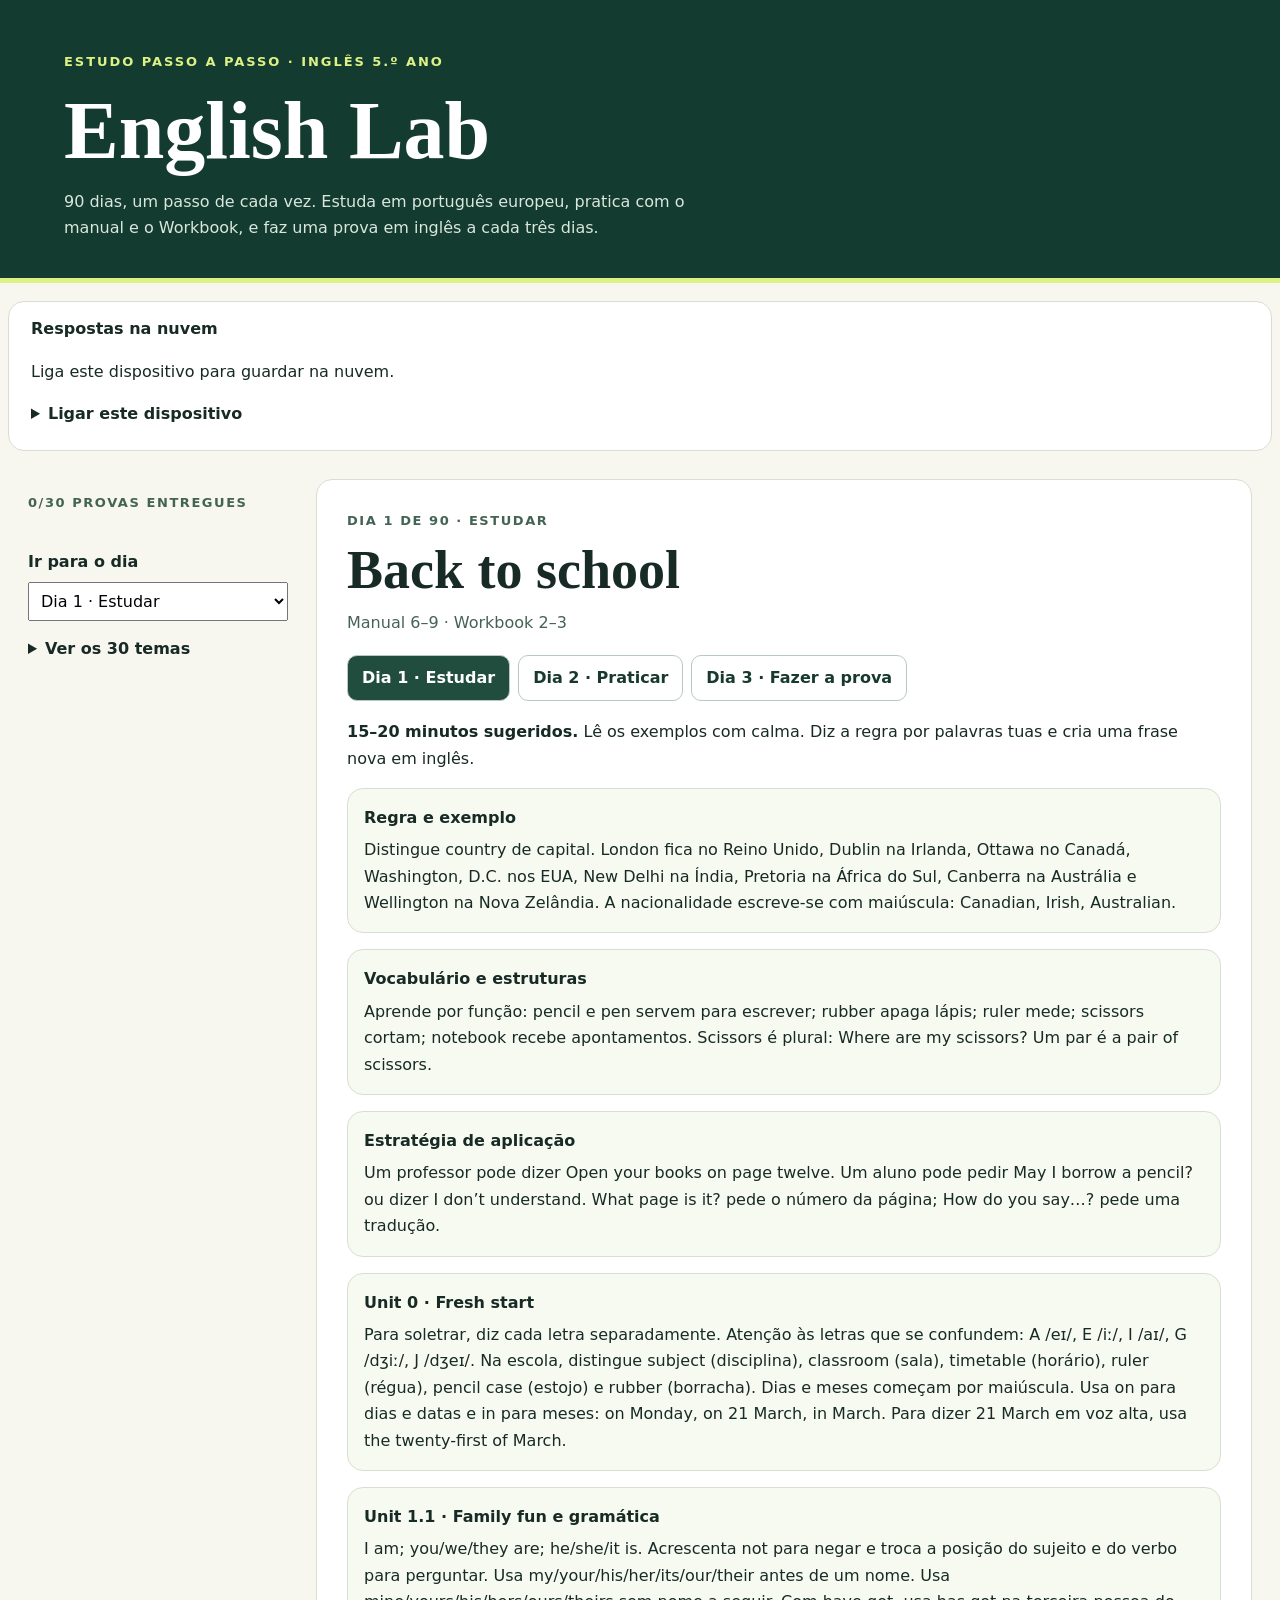
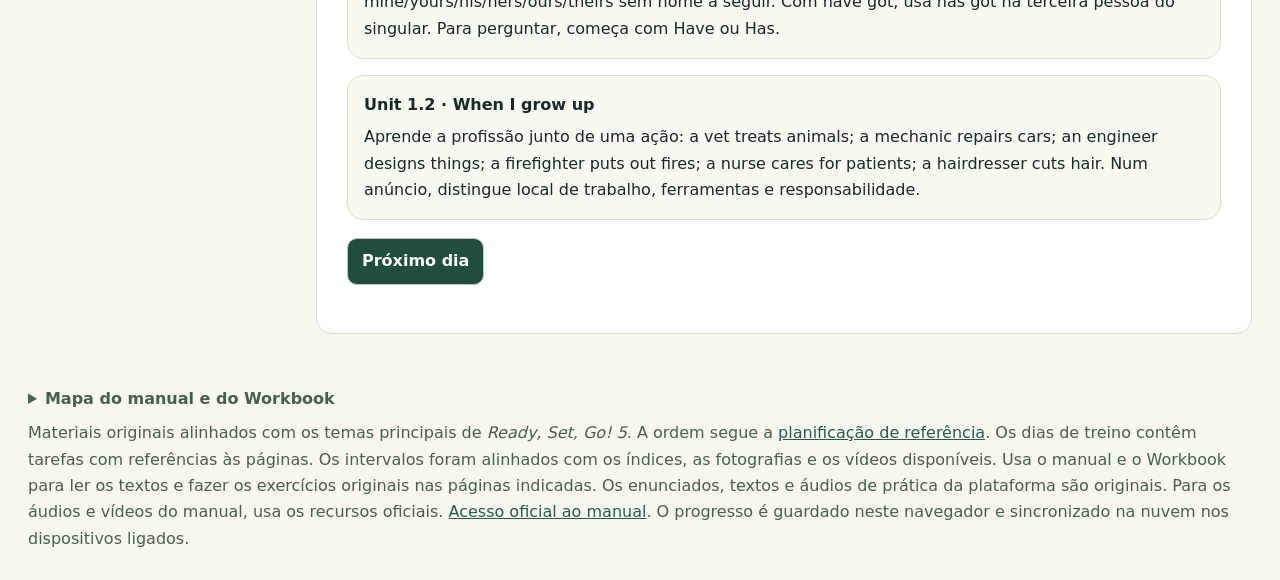
==== commit 1caf2da2: "Spread English course across 90 study days" ====
--- a/index.html
+++ b/index.html
@@ -1,21 +1,21 @@
-<!doctype html><html lang="pt-PT"><meta charset="utf-8"><meta name="viewport" content="width=device-width, initial-scale=1"><title>English Lab · 30 dias</title>
+<!doctype html><html lang="pt-PT"><meta charset="utf-8"><meta name="viewport" content="width=device-width, initial-scale=1"><title>English Lab · 90 dias</title>
 <style>
-*{box-sizing:border-box}body{margin:0;background:#f7f6ef;color:#172a25;font:16px/1.65 system-ui,sans-serif}header{background:#143b30;color:#fff;padding:48px max(5vw,22px) 37px;border-bottom:5px solid #ddf285}header p{max-width:650px;margin:0;color:#d9e7dd}h1,h2{font-family:Georgia,serif;line-height:1.1}h1{font-size:clamp(44px,8vw,82px);margin:12px 0}h2{font-size:clamp(34px,5vw,54px);margin:10px 0}.tag{color:#ddf285;font-weight:800;letter-spacing:.15em;font-size:13px}.layout{max-width:1320px;margin:auto;display:grid;grid-template-columns:260px minmax(0,1fr);gap:28px;padding:28px}nav{display:grid;align-content:start;gap:7px}button{font:inherit;cursor:pointer;border:1px solid #b9c9bf;border-radius:10px;background:#fff;padding:9px 14px;color:#17392e;font-weight:650}button:hover{background:#edf5dc}button[aria-current=true],button.primary{background:#214d3e;color:white}nav button{text-align:left}nav small{float:right}section,article,fieldset{border:1px solid #d9ded3;border-radius:16px;background:#fff;padding:clamp(16px,3vw,30px);margin:0 0 16px}article{background:#f7faf1;padding:16px}article p{margin:0}h3{margin:0 0 12px}h4{margin:0 0 6px}.tabs{display:flex;gap:8px;margin:18px 0;flex-wrap:wrap}.eyebrow{color:#436454;font-size:13px;letter-spacing:.12em;font-weight:800;text-transform:uppercase}.meta{color:#456354}.source{padding:14px;background:#eef5e8;border-left:4px solid #61894e;border-radius:6px;white-space:pre-wrap}label{display:block;font-weight:650;margin-top:16px}input[type=text],textarea{width:100%;display:block;margin:5px 0 12px;padding:10px;border:1px solid #a5b6aa;border-radius:7px;font:inherit}textarea{min-height:124px}fieldset{padding:16px;min-width:0}legend{font-weight:800}details{margin:8px 0}summary{cursor:pointer;font-weight:700}.feedback{padding:12px;border-radius:8px;background:#edf5e8;margin-bottom:8px}.review{background:#fff2d7}footer{max-width:1320px;margin:auto;padding:0 28px 28px;color:#466050}a{color:#245d49}@media(max-width:740px){.layout{grid-template-columns:1fr;padding:14px;gap:14px}nav{grid-template-columns:repeat(2,minmax(0,1fr))}nav p{grid-column:1/-1;margin:0}nav button{font-size:13px;padding:6px 8px}}
+*{box-sizing:border-box}body{margin:0;background:#f7f6ef;color:#172a25;font:16px/1.65 system-ui,sans-serif}header{background:#143b30;color:#fff;padding:48px max(5vw,22px) 37px;border-bottom:5px solid #ddf285}header p{max-width:650px;margin:0;color:#d9e7dd}h1,h2{font-family:Georgia,serif;line-height:1.1}h1{font-size:clamp(44px,8vw,82px);margin:12px 0}h2{font-size:clamp(34px,5vw,54px);margin:10px 0}.tag{color:#ddf285;font-weight:800;letter-spacing:.15em;font-size:13px}.layout{max-width:1320px;margin:auto;display:grid;grid-template-columns:260px minmax(0,1fr);gap:28px;padding:28px}nav,.topics{display:grid;align-content:start;gap:7px}button{font:inherit;cursor:pointer;border:1px solid #b9c9bf;border-radius:10px;background:#fff;padding:9px 14px;color:#17392e;font-weight:650}button:hover{background:#edf5dc}button[aria-current=true],button.primary{background:#214d3e;color:white}nav button{text-align:left}nav select{width:100%;font:inherit;padding:8px}.topics{margin-top:8px}nav small{float:right}section,article,fieldset{border:1px solid #d9ded3;border-radius:16px;background:#fff;padding:clamp(16px,3vw,30px);margin:0 0 16px}article{background:#f7faf1;padding:16px}article p{margin:0}h3{margin:0 0 12px}h4{margin:0 0 6px}.tabs{display:flex;gap:8px;margin:18px 0;flex-wrap:wrap}.eyebrow{color:#436454;font-size:13px;letter-spacing:.12em;font-weight:800;text-transform:uppercase}.meta{color:#456354}.source{padding:14px;background:#eef5e8;border-left:4px solid #61894e;border-radius:6px;white-space:pre-wrap}label{display:block;font-weight:650;margin-top:16px}input[type=text],textarea{width:100%;display:block;margin:5px 0 12px;padding:10px;border:1px solid #a5b6aa;border-radius:7px;font:inherit}textarea{min-height:124px}fieldset{padding:16px;min-width:0}legend{font-weight:800}details{margin:8px 0}summary{cursor:pointer;font-weight:700}.feedback{padding:12px;border-radius:8px;background:#edf5e8;margin-bottom:8px}.review{background:#fff2d7}footer{max-width:1320px;margin:auto;padding:0 28px 28px;color:#466050}a{color:#245d49}@media(max-width:740px){.layout{grid-template-columns:1fr;padding:14px;gap:14px}.topics{grid-template-columns:repeat(2,minmax(0,1fr))}nav p{grid-column:1/-1;margin:0}nav button{font-size:13px;padding:6px 8px}}
 </style>
-<header><span class="tag">CURSO INTENSIVO · INGLÊS 5.º ANO</span><h1>English Lab</h1><p>30 dias de aulas em português europeu e provas em inglês. Ouve, cruza pistas e escreve as tuas próprias respostas.</p></header>
+<header><span class="tag">ESTUDO PASSO A PASSO · INGLÊS 5.º ANO</span><h1>English Lab</h1><p>90 dias, um passo de cada vez. Estuda em português europeu, pratica com o manual e o Workbook, e faz uma prova em inglês a cada três dias.</p></header>
 <section class="cloud-panel" style="max-width:1264px;margin:18px auto 0;padding:14px 22px"><strong>Respostas na nuvem</strong><p id="cloud-status" role="status"></p><details><summary>Ligar este dispositivo</summary><form id="cloud-form"><label for="cloud-code">Código privado de ligação</label><input type="password" id="cloud-code" autocomplete="off" autocapitalize="none" spellcheck="false" required><button type="submit">Ligar e sincronizar</button></form></details><button id="cloud-refresh" type="button" hidden>Atualizar da nuvem</button> <button id="cloud-resolve" type="button" hidden>Resolver versões diferentes</button></section>
-<div class="layout"><nav id="nav" aria-label="Plano de 30 dias"></nav><main id="main"></main></div>
+<div class="layout"><nav id="nav" aria-label="Plano de 90 dias"></nav><main id="main"></main></div>
 <footer><details><summary>Mapa do manual e do Workbook</summary><ul>
-<li>Fresh start · Manual 6–13 e Workbook 2–9 · dias 1–2.</li>
-<li>Unit 1 · Manual 14–43 e Workbook 10–27 · dias 3–8.</li>
-<li>Unit 2 · Manual 44–67 e Workbook 28–37 · dias 9–11.</li>
-<li>Unit 3 · Manual 68–91 e Workbook 38–51 · dias 12–15. Começa pela abertura da unidade na p. 68.</li>
-<li>Unit 4 · Manual 92–115 e Workbook 52–67 · dias 16–18.</li>
-<li>Festas e Matilda · Manual 116–127 · dias 19–21.</li>
-<li>Go Plus, escrita e oralidade · Manual 128–145 · dias 22–25.</li>
-<li>Vocabulary Bank e Grammar Bank · Manual 146–160 · dias 26–27.</li>
-<li>Atividades finais e chave do Workbook · 68–79, Stick out! e FBI · dia 28.</li>
-<li>Simulados cumulativos · dias 29–30.</li></ul></details>Materiais originais alinhados com os temas principais de <i>Ready, Set, Go! 5</i>. A ordem segue a <a href="https://agpedrogao-m.ccems.pt/pluginfile.php/67841/mod_resource/content/1/Planifica%C3%A7%C3%A3o%205%C2%BAano.pdf">planificação de referência</a>. Cada dia contém tarefas com referências às páginas. Os intervalos foram alinhados com os índices, as fotografias e os vídeos disponíveis. Usa o manual e o Workbook para ler os textos e fazer os exercícios originais nas páginas indicadas. Os enunciados, textos e áudios de prática da plataforma são originais. Para os áudios e vídeos do manual, usa os recursos oficiais. <a href="https://www.leyaeducacao.com/alunos/222">Acesso oficial ao manual</a>. O progresso é guardado neste navegador e sincronizado na nuvem nos dispositivos ligados.</footer>
+<li>Fresh start · Manual 6–13 e Workbook 2–9 · dias 1–6.</li>
+<li>Unit 1 · Manual 14–43 e Workbook 10–27 · dias 7–24.</li>
+<li>Unit 2 · Manual 44–67 e Workbook 28–37 · dias 25–33.</li>
+<li>Unit 3 · Manual 68–91 e Workbook 38–51 · dias 34–45. Começa pela abertura da unidade na p. 68.</li>
+<li>Unit 4 · Manual 92–115 e Workbook 52–67 · dias 46–54.</li>
+<li>Festas e Matilda · Manual 116–127 · dias 55–63.</li>
+<li>Go Plus, escrita e oralidade · Manual 128–145 · dias 64–75.</li>
+<li>Vocabulary Bank e Grammar Bank · Manual 146–160 · dias 76–81.</li>
+<li>Atividades finais e chave do Workbook · 68–79, Stick out! e FBI · dias 82–84.</li>
+<li>Simulados cumulativos · dias 85–90.</li></ul></details>Materiais originais alinhados com os temas principais de <i>Ready, Set, Go! 5</i>. A ordem segue a <a href="https://agpedrogao-m.ccems.pt/pluginfile.php/67841/mod_resource/content/1/Planifica%C3%A7%C3%A3o%205%C2%BAano.pdf">planificação de referência</a>. Os dias de treino contêm tarefas com referências às páginas. Os intervalos foram alinhados com os índices, as fotografias e os vídeos disponíveis. Usa o manual e o Workbook para ler os textos e fazer os exercícios originais nas páginas indicadas. Os enunciados, textos e áudios de prática da plataforma são originais. Para os áudios e vídeos do manual, usa os recursos oficiais. <a href="https://www.leyaeducacao.com/alunos/222">Acesso oficial ao manual</a>. O progresso é guardado neste navegador e sincronizado na nuvem nos dispositivos ligados.</footer>
 <script>
 const days=[{"title": "Back to school", "topic": "Manual 6–9 · Workbook 2–3", "time": 25, "lesson": ["Distingue country de capital. London fica no Reino Unido, Dublin na Irlanda, Ottawa no Canadá, Washington, D.C. nos EUA, New Delhi na Índia, Pretoria na África do Sul, Canberra na Austrália e Wellington na Nova Zelândia. A nacionalidade escreve-se com maiúscula: Canadian, Irish, Australian.", "Aprende por função: pencil e pen servem para escrever; rubber apaga lápis; ruler mede; scissors cortam; notebook recebe apontamentos. Scissors é plural: Where are my scissors? Um par é a pair of scissors.", "Um professor pode dizer Open your books on page twelve. Um aluno pode pedir May I borrow a pencil? ou dizer I don’t understand. What page is it? pede o número da página; How do you say…? pede uma tradução."], "practice": ["Treino: pede uma régua emprestada e pergunta pela página.", "May I borrow a ruler, please? What page is it?"], "audio": "Open your notebooks on page nineteen. Put your scissors away and take out a ruler. The blue notebook belongs to the visitor from Ottawa.", "read": "A class packs two boxes. The blue box goes to Wellington with six notebooks and no scissors. The green box goes to Dublin with scissors and pencils. Bea needs something to erase pencil marks, but neither box contains it.", "q": [["Which page should you open? Write the number in words.", "nineteen"], ["Which item do you need now?", "a ruler/ruler"], ["Which country receives the blue box?", "new zealand"], ["Which city receives the scissors?", "dublin"], ["What item is Bea missing?", "a rubber/rubber/an eraser/eraser"], ["Correct: “Where is my scissors?”", "where are my scissors"], ["Complete politely with one word: “___ I borrow your ruler, please?”", "may/can/could"], ["Write a dialogue in which a teacher gives two instructions and a student asks two relevant questions. Use a page number and two school items.", "Open your book on page twelve. Take out your ruler. May I borrow one? Where is my notebook?", "Duas instruções, duas perguntas e vocabulário adequado."]], "pagework": [["Manual 6–7", "Localiza os oito países do mapa e diz uma capital por país. Soletra dois nomes e compara as tuas respostas com o mapa. Usa a canção para identificar palavras ligadas à escola e à comunicação."], ["Manual 8–9 · Workbook 2–3", "Dá três ordens de sala de aula, depois muda de papel e faz três pedidos educados. Nomeia quatro objetos apontados por outra pessoa sem consultar a lista."]]}, {"title": "Hello and happy birthday", "topic": "Manual 10–13 · Workbook 4–9", "time": 25, "lesson": ["Numa ficha, first name e surname são campos diferentes. Diz How do you spell your surname? e soletra devagar. Good evening é uma saudação; Good night é uma despedida. Nice to meet you serve para uma primeira apresentação.", "I, you, he, she, it, we e they substituem sujeitos. My sister and I → we. My sisters → they. Usa 13 para idade e 13th para posição ou data. Atenção a first, second, third, fifth e twelfth.", "Num convite, indica ocasião, data, hora e prazo de resposta. Usa on para dias e datas, in para meses, at para horas. Please reply by Friday indica um prazo, não o dia da festa."], "practice": ["Treino: pergunta como se soletra Lane e convida para 12 de junho às cinco.", "How do you spell Lane? Please come on the twelfth of June at five."], "audio": "My surname is Reed: R, E, E, D. I’m thirteen, but my brother is thirty. Please reply by Thursday.", "read": "Jo’s invitation: “My birthday is in April. The party is on 21 April at 17:30. Please reply by 18 April.” Jo and Ana are organising it together. Ana is also bringing a cake.", "q": [["Write the surname.", "reed"], ["How old is the speaker? Write the number in words.", "thirteen"], ["Write the date of the party in words, without the time.", "the twenty-first of april/twenty-first of april/april the twenty-first"], ["What date is the reply deadline? Use DD/MM.", "18/04"], ["Replace “Jo and Ana” with one subject pronoun.", "they"], ["Complete with the correct preposition: “The party is ___ 21 April.”", "on"], ["Ask someone to spell their surname. Begin with “How”.", "how do you spell your surname"], ["Write a four-line birthday invitation including the occasion, date, time and reply deadline. Use three different prepositions.", "It’s my twelfth birthday! The party is on 21 April. Come at half past five. Please reply by 18 April.", "Quatro informações e três preposições adequadas."]], "pagework": [["Manual 10–11 · Workbook 4–6", "Faz a entrevista de apresentação. Pede nome, apelido, soletração, idade e localidade. Troca as perguntas com o colega e distingue how, what, where, when e who."], ["Manual 12–13 · Workbook 7–9", "Escreve uma data com um ordinal e o mês, uma idade com um cardinal e um convite com data e prazo de resposta. Substitui dois grupos de nomes por pronomes pessoais. Confirma a diferença entre on, in e by."]]}, {"title": "Family fun", "topic": "Manual 14–23 · Workbook 10–13", "time": 28, "lesson": ["Começa na pessoa indicada na árvore. A sibling pode ser um irmão ou uma irmã. A tua prima é a filha de um tio ou tia. A tua sobrinha é a filha de um irmão ou irmã. Stepbrother e half-brother descrevem relações diferentes.", "Distingue my, your, his, her, its, our e their. O possessivo concorda com o possuidor: Leo has a sister. His sister is Mia. My parents have a dog. Their dog is small.", "Com be, escreve I am, she is e they are. Para negar, acrescenta not. Para perguntar, inverte: Are they siblings? Yes, they are. No, they aren’t. Em resposta afirmativa curta, escreve Yes, she is."], "practice": ["Treino: substitui “the twins” e transforma “They are cousins” numa pergunta.", "They. Are they cousins?"], "audio": "I’m Ben. Mia is my sister. Our father’s brother is Eli. His daughter Rose lives next door, but she isn’t my sister.", "read": "Nina and Tom are siblings. Nina has a daughter, Bea. Tom has a son, Max. Bea’s mum teaches at Max’s school, but Max’s dad works in a hospital.", "q": [["What is Eli’s relationship to Ben? Give one word.", "uncle"], ["What is Rose’s relationship to Ben? Give one word.", "cousin"], ["What is Max’s relationship to Bea? Give one word.", "cousin"], ["What is Bea’s relationship to Tom? Give one word.", "niece"], ["Who teaches at Max’s school?", "nina/bea's mum/bea's mother"], ["Complete: “Max and Bea have the same grandparents. ___ grandparents live nearby.”", "their"], ["Turn “Nina and Tom are siblings” into a yes/no question.", "are nina and tom siblings"], ["Write four sentences for a family introduction. Use two possessive determiners, a negative form of be and two different family links.", "My name is Bea. My mum is Nina. Her brother is Tom. Max isn’t my brother; he is my cousin.", "Dois possessivos, negativa e relações corretas."]], "pagework": [["Manual 14–17 · Workbook 10–11", "Usa as pistas da árvore para justificar relações por dois passos. Escreve pares como uncle/aunt e stepson/stepdaughter. Descreve a família com my, her, his, our e their."], ["Manual 18–23 · Workbook 12–13", "Lê o perfil e regista quem é cada pessoa. Ouve o podcast quando disponível. Transforma uma frase com be em negativa, pergunta e duas respostas curtas. Termina com uma apresentação escrita de ti e da tua família."]]}, {"title": "When I grow up", "topic": "Manual 24–29 · Workbook 14–17", "time": 28, "lesson": ["Liga as profissões à ação e ao local: a dentist treats teeth, a flight attendant helps passengers, a mechanic repairs vehicles, a chef cooks, an architect designs buildings. Distingue um trabalhador da ação: a hairdresser dá a haircut.", "My cap → mine; your cap → yours; his cap → his; her cap → hers; our caps → ours; their caps → theirs. O determinante vem antes do nome. O pronome substitui o conjunto.", "Um possuidor singular recebe ’s: the nurse’s bag. Plural regular terminado em s recebe só apóstrofo: the nurses’ bags. Plural irregular recebe ’s: the children’s bags. Descobre primeiro quantos donos existem."], "practice": ["Treino: reescreve “the bags of the two dentists” e depois substitui o grupo todo por um pronome.", "The two dentists’ bags. The bags are theirs."], "audio": "Maya treats people’s teeth. Her brother draws plans for new buildings. The red case belongs to Maya, but the blue one is his.", "read": "The school interviews Kim, who checks car brakes, Ari, who looks after passengers on planes, and Jo, who cooks at a hotel. Kim and Ari share a project. Jo has a project alone.", "q": [["What is Maya’s job?", "dentist/a dentist"], ["Who owns the blue case?", "maya's brother/her brother"], ["What is Kim’s job?", "mechanic/a mechanic"], ["What is Ari’s job?", "flight attendant/a flight attendant"], ["Complete using one possessive pronoun: “The shared project belongs to Kim and Ari. It is ___.”", "theirs"], ["Rewrite “the project of the children” using an apostrophe.", "the children's project"], ["Replace “my notebook” with one word: “That notebook is ___.”", "mine"], ["Write an interview of at least five lines. Infer one job from two responsibilities and use both an apostrophe and a possessive pronoun.", "Is this Ari’s bag? Yes, it’s hers. What does Ari do? She checks that passengers are safe and helps them find their seats. She’s a flight attendant.", "Duas responsabilidades, profissão coerente e duas formas de posse."]], "pagework": [["Manual 24–27 · Workbook 14–16", "Identifica profissões pela tarefa ou local de trabalho. Em cada objeto perdido, escreve a forma com nome e a forma sem nome: her cap / hers. Depois redige três frases sobre uma profissão que gostarias de ter."], ["Manual 28–29 · Workbook 17", "Depois da atividade de vídeo, escreve uma profissão inferida e a tua pista. Treina a diferença entre the actor’s hat, the actors’ hats e the children’s hats. Justifica a posição do apóstrofo. Para posse partilhada, compara Mia and Leo’s dog com Mia’s and Leo’s dogs."]]}, {"title": "Body and physical features", "topic": "Manual 30–32 · Workbook 18–19", "time": 28, "lesson": ["Rosto: eye, ear, nose, mouth, tooth, chin. Corpo: head, neck, shoulder, arm, hand, finger, stomach, leg, knee, foot, toe. Os plurais de tooth e foot são teeth e feet.", "Descreve comprimento, forma e cor do cabelo: medium-length wavy brown hair. Distingue curly, wavy e straight. Uma pessoa pode ter freckles, a beard, a moustache, glasses, a dental brace, braids ou a ponytail.", "Usa be com adjetivos: She is tall; Her hair is short. Usa have got com nomes: She has got short hair. Diz of medium height. Ao descrever pessoas, escolhe características relevantes e fala com respeito."], "practice": ["Treino: descreve alguém de estatura média, com cabelo curto ondulado e sardas.", "She is of medium height. She has got short wavy hair and freckles."], "audio": "Find the volunteer with glasses and a ponytail. Her left knee is hurt. Her friend has got a dental brace.", "read": "Ash is tall and has got short wavy brown hair. Sol is of medium height and has got short straight brown hair. Ren is tall, has got short straight brown hair and wears glasses. Ash and Ren both have freckles.", "q": [["Which body part is hurt?", "knee/left knee/her left knee"], ["Who has got a dental brace?", "her friend/the volunteer's friend"], ["Who shares Ash’s height and Sol’s hairstyle?", "ren"], ["Which two people have freckles? Write their names in alphabetical order joined by “and”.", "ash and ren"], ["Write the plural of “tooth”.", "teeth"], ["Correct: “Her hair are short and she is freckles.”", "her hair is short and she has got freckles"], ["Rewrite with “has got”: “Ren’s hair is short, straight and brown.”", "ren has got short straight brown hair"], ["Write four sentences that distinguish Ren from both other people. Include two contrasts and three accurate features.", "Ren is tall, but Sol is of medium height. Ren has got short straight brown hair. Ash has got wavy hair. Ren wears glasses.", "Dois contrastes e três pistas coerentes."]], "pagework": [["Manual 30–31 · Workbook 18–19", "Aponta e nomeia oito partes do corpo. Dá os plurais de foot e tooth. Descreve cabelo com três adjetivos, distingue a ponytail de braids e escolhe traços que permitam identificar uma pessoa sem repetir a descrição."], ["Manual 32", "Compara os dois perfis. Responde com frases completas sobre cabelo, olhos, altura e acessórios. Para o exercício Stop & Think, distingue observação de opinião e explica por que duas pessoas podem interpretar a mesma imagem de forma diferente."]]}, {"title": "Have got", "topic": "Manual 33–34 · Workbook 20–21 · Grammar Bank 154", "time": 28, "lesson": ["Afirmativa: I/you/we/they have got; he/she/it has got. Formas curtas: I’ve got, she’s got, they’ve got. Em she’s got, ’s significa has; em she’s tall, ’s significa is.", "Negativa: haven’t got ou hasn’t got. Interrogativa: Have they got…? Has she got…? O got mantém-se na pergunta, mas desaparece na resposta curta: Yes, they have. No, she hasn’t.", "Evita Does she has got…? Usa Has she got…? com esta estrutura. Se a fonte der informação sobre duas pessoas, verifica se a pergunta se refere a uma ou a ambas."], "practice": ["Treino: transforma “Mia has got glasses” numa negativa e numa pergunta.", "Mia hasn’t got glasses. Has Mia got glasses?"], "audio": "I’ve got brown eyes. My twins have got green eyes, but only one of them has got glasses. Neither has got freckles.", "read": "Ava has got a red cap and a blue bag. Leo has got a blue bag but hasn’t got a cap. Their dog has got a green collar.", "q": [["What colour are the twins’ eyes?", "green"], ["Have both twins got glasses? Use a short answer with “they”.", "no they haven't/no they have not"], ["Has Ava got a blue bag? Use a short answer with “she”.", "yes she has"], ["Who hasn’t got a cap?", "leo"], ["What has the dog got? Include the article.", "a green collar"], ["Write the negative using a contraction: “The dog has got a blue collar.”", "the dog hasn't got a blue collar"], ["Ask whether both children have got a blue bag.", "have both children got a blue bag/have both children got blue bags"], ["Write a six-line interview about Ava and Leo. Include two questions, two short answers, an affirmative and a negative with have got.", "Has Ava got a cap? Yes, she has. Has Leo got one? No, he hasn’t. They have got blue bags. Leo hasn’t got a cap.", "Duas perguntas, respostas curtas e formas corretas."]], "pagework": [["Manual 33 · Workbook 20", "Escreve duas frases afirmativas e duas negativas com have got, incluindo um sujeito plural. Volta a escrever com contrações. Lê o exercício de vídeo e responde após veres o recurso oficial."], ["Manual 34 · Workbook 21", "Reordena perguntas e completa respostas curtas. Faz uma entrevista de seis linhas em que a outra pessoa tenta adivinhar uma personagem a partir das respostas. Inclui Have they got…? e Has she got…?"]]}, {"title": "My style", "topic": "Manual 35–37 · Workbook 22–23 · Aspeto físico, roupa, calçado e acessórios", "time": 30, "lesson": ["Usa be para altura ou características expressas por adjetivos: He is tall. Usa have got para cabelo e olhos: He has got short curly hair. Usa be wearing para o que a pessoa tem vestido na imagem: He is wearing a striped shirt. Com they, troca is por are e has por have.", "Aprende os nomes pela categoria: jumper, hoodie e coat são peças de roupa; trainers e boots são calçado; scarf, belt e gloves são acessórios. Trousers, jeans e shorts usam forma plural. Escreve a pair of trousers ou these trousers.", "A ordem habitual da descrição é tamanho/comprimento, forma e cor: long straight brown hair. Procura contrastes em textos e áudios: usually indica hábito; today ou right now indica a situação atual. Um casaco que alguém traz na mão pode identificar a pessoa, mas não é uma peça que tem vestida."], "practice": ["Treino: corrige “They has got blue eyes and is wearing a boots”.", "They have got blue eyes and are wearing boots."], "audio": "Look for the girl with glasses and short curly hair. She usually wears black trainers, but today she’s wearing brown boots. The red scarf is in her bag.", "read": "At the costume stall, Iris has got long straight hair and is wearing a plain green jumper. Nia has got short curly hair and a striped green jumper. Liv has got long straight hair and a striped green jumper. Liv is carrying a silver belt for Iris. Only Nia is wearing glasses.", "q": [["What footwear is she wearing today?", "brown boots"], ["Where is her scarf? Answer with a phrase beginning with “in”.", "in her bag"], ["Who has the same hair as Iris but a different jumper pattern?", "Liv"], ["Who is wearing glasses and a striped jumper?", "Nia"], ["What accessory is Liv carrying?", "silver belt/a silver belt"], ["Correct: “Iris have got long straight hair and are wearing a green jumper.”", "Iris has got long straight hair and is wearing a green jumper"], ["Rewrite “The boots are brown” using “a pair of” and “She is wearing”.", "she is wearing a pair of brown boots"], ["Write five sentences identifying one of the three people for someone at the stall. Include two matching clues and one explicit contrast with another person.", "Liv has got long straight hair. She is wearing a striped green jumper. Iris has got long straight hair too. Iris’s jumper is plain. Liv is carrying a silver belt.", "Duas pistas corretas; contraste apoiado no texto; uso correto de has got e is wearing."]], "pagework": [["Manual 35–36 · Workbook 22–23", "Classifica doze itens como roupa, calçado ou acessórios. Distingue shirt/T-shirt, shoes/boots/trainers e cap/hat. Na canção, confirma a cor e o objeto antes de escrever o par."], ["Manual 37", "Faz uma audição de catálogo em voz alta. Inclui nome, idade, altura, cabelo, rosto, roupa, calçado, um acessório e uma opinião. Faz uma pergunta de seguimento à pessoa que ouve."]]}, {"title": "Unit 1 checkpoint", "topic": "Manual 38–43 · Workbook Practice Test 1, 24–27", "time": 32, "lesson": ["Um teste de unidade combina tópicos. Para uma ficha de audição, prevê se cada espaço pede um nome, idade, profissão ou roupa. Na primeira audição identifica a pessoa; na segunda confirma os detalhes.", "Quando uma afirmação contém um erro, muda só a informação incorreta. Se a resposta deve ser completa, usa sujeito e verbo. Para reconstruir uma profissão com letras trocadas, verifica o contexto e todas as letras.", "Numa resposta a um pen pal, apresenta nome, idade, localidade, família, aspeto e roupa preferida. Liga ideias com and ou but. Revê artigos, possessivos e have got."], "practice": ["Treino: corrige “She is from Cork” se a fonte disser que vive em Dublin e é de Galway.", "She is from Galway."], "audio": "My name is Bea Lane. I am eleven and I live in Cork. My mum designs buildings. I usually wear a hoodie, but today I have got a red coat.", "read": "Zoe is twelve and is from Cardiff. Her dad is a dentist and her mum is a vet. She has got one brother, not two. Her hair is long and wavy. She usually wears a tracksuit, but today she is wearing a blue dress.", "q": [["Write the surname.", "lane"], ["What is the mother’s job?", "architect/an architect"], ["Correct “Zoe is from London” in a full sentence.", "zoe is from cardiff"], ["How many brothers has she got? Begin with “She”.", "she has got one brother/she's got one brother"], ["What is she wearing today?", "a blue dress/blue dress"], ["Unscramble “TISDENT” to name the profession.", "dentist"], ["Complete with a possessive pronoun: “The dress belongs to Zoe. It is ___.”", "hers"], ["Reply to Zoe in six sentences. Include name, age, origin, a relative’s job, two physical features and favourite clothes.", "I’m Kai and I’m eleven. I’m from Leeds. My mum is a nurse. I’m tall and I’ve got short dark hair. I like jeans. My favourite shoes are my red trainers.", "Dados pedidos, clareza e estruturas corretas."]], "pagework": [["Manual 38–43", "Faz o projeto de roupa e arte, depois passa por 5 Important Things, Check It Now e Need for Speed. Marca cada resposta que conseguiste dar sem ajuda e explica em inglês uma alteração que farias ao visual."], ["Workbook 24–27", "Faz Practice Test 1 no papel: audição de preenchimento de ficha, correção de informação, respostas completas, família, profissões, roupa, posse, be e have got. Redige a resposta ao pen pal antes de consultar a chave."]]}, {"title": "My house, my spot", "topic": "Manual 44–51 · Workbook 28–30 · Divisões, localização e there is / there are", "time": 25, "lesson": ["Usa there is com uma coisa no singular e there are com coisas no plural. Para perguntar, começa com Is there…? ou Are there…? Responde Yes, there is ou No, there aren’t. The kitchen is upstairs localiza uma divisão conhecida; There is a kitchen upstairs indica que existe uma.", "Usa next to para ao lado, between para entre dois pontos, opposite para em frente do outro lado e behind para atrás. Para ler uma planta, identifica primeiro o ponto de referência. Between the hall and the kitchen dá dois pontos.", "Num anúncio, distingue floors de rooms. Ground floor é o piso ao nível da rua em inglês britânico. Upstairs e downstairs indicam pisos, não divisões. Junta palavras conhecidas para deduzir spare room pelo contexto: uma divisão extra usada por hóspedes."], "practice": ["Treino: faz uma pergunta sobre duas casas de banho no piso de cima.", "Are there two bathrooms upstairs?"], "audio": "Come through the front door. The kitchen is on the left. Go past it to reach the study. The bathroom is upstairs, opposite the spare room.", "read": "Ground floor, from left to right: hall, kitchen, study. The study opens onto the garden. Upstairs: two bedrooms and one bathroom. The larger bedroom is above the study. Guests sleep in the smaller bedroom.", "q": [["Which room do you pass before reaching the study?", "the kitchen/kitchen"], ["Which room is opposite the bathroom?", "the spare room/spare room"], ["Which room is between the hall and the study?", "the kitchen/kitchen"], ["What is immediately below the larger bedroom?", "the study/study"], ["How many bedrooms are upstairs? Write the number in words.", "two"], ["Write a yes/no question asking whether there is one bathroom upstairs. Do not use the word “one”.", "is there a bathroom upstairs"], ["Rewrite in the negative with “there”: “There are two kitchens downstairs.”", "there are not two kitchens downstairs/there aren't two kitchens downstairs"], ["Give directions from the hall to the garden in four short sentences. Include the order of the rooms and two position or direction expressions.", "Start in the hall. Walk past the kitchen. Go into the study next to the kitchen. The study opens onto the garden.", "Ordem correta; dois marcadores de posição/direção; instruções claras em inglês."]], "pagework": [["Manual 44–47 · Workbook 28", "Desenha uma planta com attic, basement, pantry, hall, garage e porch. Distingue divisão de parte da casa. Descreve duas divisões e compara plantas com um colega."], ["Manual 48–51 · Workbook 29–30", "Lê sobre a casa, distingue pisos e escreve perguntas com Is there/Are there. Usa in, on, under, in front of, behind, between, next to, opposite, above e below. No vídeo dos EUA, toma nota de uma palavra que muda entre variedades de inglês."]]}, {"title": "Around the house", "topic": "Manual 54–61 · Workbook 31–33 · Mobiliário, objetos, plurais e artigos", "time": 25, "lesson": ["Usa a ou an antes de um nome singular ainda não identificado. A escolha depende do som: an armchair, a useful shelf. Usa the quando já sabes qual é o objeto: There is a lamp. The lamp is above the desk.", "Aprende padrões e exceções: chair → chairs; box → boxes; shelf → shelves; child → children. Furniture é incontável em inglês: some furniture ou two pieces of furniture. O verbo concorda com aquilo que se conta: There is some furniture; there are two chairs.", "Lê descrições como instruções práticas. Under indica diretamente por baixo; below indica um nível inferior. Inside the drawer e on the desk descrevem posições diferentes. Confirma se te perguntam pela posição atual ou pela posição pretendida."], "practice": ["Treino: corrige “There are an chair and two shelfs” usando duas frases.", "There is a chair. There are two shelves."], "audio": "Put the keys in the top drawer, not on the desk. There are two boxes under the desk. The smaller box is empty.", "read": "Room list: one old armchair next to the window; two shelves above the desk; one lamp on the desk; two boxes under the desk. Move the lamp onto the lower shelf. Leave the boxes where they are.", "q": [["Where should the keys go?", "in the top drawer/the top drawer"], ["Which box is empty?", "the smaller box/smaller box"], ["Where will the lamp be after the move?", "on the lower shelf/the lower shelf"], ["What stays under the desk?", "the boxes/two boxes/the two boxes"], ["Write the plural: “one shelf, two ___”.", "shelves"], ["Complete with the correct article: “There is ___ old armchair next to the window.”", "an"], ["Correct: “There are two box under the desk.”", "there are two boxes under the desk"], ["Write four instructions to prepare a room for a visitor. Use three pieces of furniture, two position expressions and an article that introduces an object.", "Put an armchair next to the window. Put a lamp on the desk. Move the desk away from the door. Place the chair opposite the armchair.", "Três peças; duas posições; artigos e instruções compreensíveis."]], "pagework": [["Manual 54–56 · Workbook 31", "Associa objetos à divisão onde costumam ficar. Distingue cupboard de wardrobe, cooker de oven e sink de washbasin. Explica como organizarias um quarto pequeno."], ["Manual 57–61 · Workbook 32–33", "Classifica plurais regulares e irregulares: buses, tomatoes, cities, knives, mice, people, sheep. Usa a/an para introduzir, the para algo identificado e zero artigo em generalizações plurais: I like dogs. Faz um diálogo a receber um visitante."]]}, {"title": "A home on paper", "topic": "Manual 48–53, 62–67 · Workbook Practice Test 2, 34–37", "time": 30, "lesson": ["Uma descrição de casa pode organizar-se por localização, exterior, pisos e divisões. On the ground floor e upstairs funcionam como guias. Usa there is/are para introduzir e the para voltar a mencionar.", "Num mapa, in front of, behind, above e below mudam com o ponto de referência. Distingue across from/opposite de next to. Uma casa pode ter a front porch, an attic, a basement e a pantry.", "Quando uma escolha depende de acessibilidade ou capacidade, separa as condições. Verifica as palavras only, no e except antes de justificar."], "practice": ["Treino: descreve uma casa com dois quartos por cima da cozinha e sem garagem.", "There are two bedrooms above the kitchen. There isn’t a garage."], "audio": "The basement is closed. Use the ground-floor study opposite the kitchen. The spare chairs are in the hall.", "read": "House A has one bedroom upstairs and a study downstairs. House B has two bedrooms downstairs, but no garden. House C has two bedrooms downstairs and a garden behind the kitchen. A family needs two bedrooms without stairs and outdoor space.", "q": [["Which room should you use?", "the study/study/the ground-floor study"], ["Where are the spare chairs?", "in the hall/the hall"], ["Which house meets both needs?", "house c/c"], ["What rules out House B?", "no garden/it has no garden/it hasn't got a garden"], ["Where is House C’s garden?", "behind the kitchen"], ["Write the plural of “knife”.", "knives"], ["Ask whether House C has a basement using “there”.", "is there a basement in house c"], ["Write a six-sentence estate listing for House C. Mention layout, two location expressions and why House A is unsuitable.", "House C has got two bedrooms downstairs. There is a kitchen on the ground floor. The garden is behind the kitchen. Both bedrooms are on the same floor. House A has only one bedroom. That bedroom is upstairs.", "Disposição, duas expressões de lugar e comparação apoiada."]], "pagework": [["Manual 52–53 e 62–67 · Workbook 34–37", "Escreve a descrição de uma casa por pisos. Faz o projeto da casa em miniatura e os blocos de revisão. Resolve Practice Test 2 com leitura, plurais, artigos e localização. Corrige os erros no fim."]]}, {"title": "Take a break!", "topic": "Manual 70–76 · Workbook 38–43 · Tempos livres e presente contínuo", "time": 25, "lesson": ["O present continuous tem duas partes: am/is/are + verbo em -ing. She is reading; They are playing. Para negar, acrescenta not após o auxiliar. Para perguntar, leva o auxiliar para antes do sujeito: What are they doing?", "Vê como a palavra muda: make → making; run → running; swim → swimming; play → playing. Aprende a expressão completa: take photos, ride a bike, go skating, play board games.", "Distingue uma ação em curso de um hábito. Today ou at the moment pode orientar a leitura, mas confirma a ação em causa. Em “Leo usually cycles, but today he is walking”, cycling é o hábito e walking é o que vês agora."], "practice": ["Treino: faz uma pergunta para obter “They are taking photos” como resposta.", "What are they doing?"], "audio": "The boys are playing chess indoors because it is raining. Mia is making a poster beside the door. She isn’t painting the wall.", "read": "Jay normally rides his bike after school. At the youth centre today, he is fixing it while Asha is taking photos of the chess club. Two players are packing their bags, but the youngest player is still playing.", "q": [["Why are the boys indoors? Begin with “because”.", "because it is raining/because it's raining"], ["What is Mia making?", "a poster/poster"], ["Who is taking photos?", "Asha"], ["What is Jay doing to his bike? Answer with a full sentence beginning “He”.", "he is fixing it/he's fixing it/he is fixing his bike/he's fixing his bike"], ["What are the two players doing? Write a full sentence beginning “They”.", "they are packing their bags/they're packing their bags"], ["Complete using “run”: “The children ___ across the park right now.”", "are running"], ["Turn “Asha is taking photos” into a yes/no question.", "is asha taking photos"], ["Write a four-sentence live report from a club. Include a usual activity, two actions in progress and one action that is not happening.", "We usually play chess on Fridays. Today, Ben is making a poster. Two students are taking photos. They aren’t playing chess yet.", "Hábito; duas ações em curso; uma negativa; auxiliares e terminações corretos."]], "pagework": [["Manual 68–74 · Workbook 38–41", "Faz a abertura da unidade e classifica os passatempos por local e equipamento. Lê a passagem sobre um passatempo e resume a ação. Treina -ing com make, run, sit e swim. Na cultura da Austrália, regista uma informação e formula uma pergunta."]]}, {"title": "A club application", "topic": "Manual 69–77 · Workbook 38–43", "time": 28, "lesson": ["Um formulário pede respostas curtas em campos distintos: full name, age, contact, preferred activity e availability. Se pedirem motivo, usa because com uma razão específica.", "No presente contínuo, escreve am/is/are antes de -ing. Corta o e final em make → making; duplica a última consoante em swim → swimming e sit → sitting. Com lie, escreve lying.", "Ao responder a uma pergunta de sim/não, conserva o auxiliar: Is she skating? Yes, she is. Are they running? No, they aren’t. Para descobrir a atividade, usa What are they doing?"], "practice": ["Treino: escreve uma pergunta e resposta curta sobre duas pessoas a nadar.", "Are they swimming? Yes, they are."], "audio": "The club is full on Monday, but there are two places on Wednesday. I’m signing up for chess; my sister is signing up for photography.", "read": "Lee is twelve and wants to join a club after 16:30. Chess starts at 16:15. Film club starts at 17:00 and has places. Photography is at 17:15, but it is full. Lee is making a short film at home this week.", "q": [["On which day are places available?", "wednesday"], ["Which activity is the sister signing up for?", "photography"], ["Which club can Lee join?", "film club/the film club"], ["Why is photography unavailable? Begin with “Because”.", "because it is full/because it's full"], ["What is Lee making?", "a short film/short film"], ["Complete with “sit”: “The children ___ near the door now.”", "are sitting"], ["Ask a yes/no question: “Lee is making a film.”", "is lee making a film"], ["Fill in an application for Lee with age, preferred club, available time and two reasons. Add a question about equipment.", "Age: 12. Club: Film club. Time: 17:00. It has places and I’m free then. Do I need a camera?", "Campos corretos, duas razões e uma pergunta."]], "pagework": [["Manual 75–77 · Workbook 42–43", "Completa perguntas e respostas curtas no presente contínuo. Preenche um formulário com dados inventados, horário e atividade. Faz perguntas a um colega para verificar dados que faltam."]]}, {"title": "Food preferences and ordering", "topic": "Manual 78–85 · Workbook 44–47", "time": 28, "lesson": ["Organiza os alimentos em food groups e pratica palavras em contexto: a pear, some grapes, a slice of bread, some yoghurt, a carton of milk. Uma palavra pode ser contável numa porção e incontável em geral: some coffee, two coffees.", "Para exprimir preferência, usa I love, I like, I don’t like, I hate ou I prefer X to Y. Como cliente, usa I’d like…, please. Como empregado, usa Are you ready to order? e Would you like anything else?", "Num diálogo, repara na substituição pedida e no preço. Without onions retira um ingrediente. Instead of troca o pedido. Keep the salad significa que a salada continua no pedido."], "practice": ["Treino: troca batatas por arroz e faz uma oferta de sumo.", "I’d like rice instead of chips, please. Would you like some juice?"], "audio": "We’ve got tomato soup and salad, but no bread. Today you can swap chips for rice at no extra cost.", "read": "Mira prefers rice to chips and doesn’t eat eggs. The café sells an egg sandwich for €3, vegetable rice for €4 and tomato soup for €3. Water costs €1 and juice €2. She wants rice and a drink but has €5.", "q": [["What is unavailable?", "bread"], ["What can you order instead of chips?", "rice"], ["Which dish matches her preference?", "vegetable rice/the vegetable rice"], ["Which drink can she buy with it?", "water"], ["How much will she spend? Write the amount in words.", "five euros"], ["Complete a neutral question: “Is there ___ bread left?”", "any"], ["Complete the preference: “I prefer rice ___ chips.”", "to"], ["Write a six-line café dialogue with a question about eggs, a polite order, an offer and the correct total.", "Does the rice contain eggs? No, it doesn’t. I’d like the vegetable rice, please. Would you like some water? Yes, please. That’s five euros.", "Pedido viável, pergunta, oferta e preço."]], "pagework": [["Manual 78–85 · Workbook 44–47", "Classifica alimentos e bebidas, compara duas merendas e explica a escolha. Pratica some/any, expressões de gosto e a conversa na pizzaria. Descreve o pedido e uma alteração pedida."]]}, {"title": "Unit 3 checkpoint", "topic": "Manual 86–91 · Workbook Practice Test 3, 48–51", "time": 32, "lesson": ["Para um teste misto, distingue ação visível de hábito e pedido de gosto. I’m making soup descreve agora; I like soup descreve gosto; I’d like soup faz um pedido.", "Ao ler um anúncio, cruza capacidade, prazo, custo e preferência. Uma atividade gratuita pode exigir inscrição. Uma opção paga pode ter um desconto condicionado.", "Um projeto de clube pode combinar atividades e comida. Usa linguagem de convite, menciona horários e inclui um pedido concreto. Revê -ing e some/any."], "practice": ["Treino: escreve um convite para uma aula de fotografia às cinco e pergunta se há lugares.", "Come to the photography class at five. Are there any places left?"], "audio": "The cooking club starts at five, not half past four. Bring an apron. We’ve got some flour, but there isn’t any milk.", "read": "A school fair has a free dance lesson at 15:30 and a cooking class at 16:30 for €3. No seats remain in dance. Ana arrives at 16:00 with €4. Water costs €1, juice €2. She wants a class and a drink.", "q": [["What should you bring?", "an apron/apron"], ["Which ingredient is missing?", "milk"], ["Which class can Ana attend?", "cooking/the cooking class/cooking class"], ["Which drink can she afford with the class?", "water"], ["Why can’t she join dance? Give the start time in 24-hour HH:MM only.", "15:30"], ["Correct “She making bread now.”", "she is making bread now/she's making bread now"], ["Complete an offer: “Would you like ___ water?”", "some"], ["Write a five-sentence fair update. State what Ana can do, why, the cost, and two things people are doing now.", "Ana can join cooking because she arrives before 16:30. She can buy water too. It costs four euros in total. People are making bread. Others are washing dishes.", "Escolha, custo, razão e duas ações."]], "pagework": [["Manual 86–91 · Workbook 48–51", "Explica a causa escolhida para o projeto de bolo e resume o plano do grupo. Faz Check It Now, Need for Speed e Practice Test 3. Justifica correções na leitura e completa o diálogo sobre comida e preferências."]]}, {"title": "Sports and fair play", "topic": "Manual 92–99 · Workbook 52–55", "time": 28, "lesson": ["Pratica play football, play tennis, go cycling, go swimming, do karate e do gymnastics. Um referee verifica as regras. Fair play inclui respeitar o árbitro e ajudar um adversário.", "Like muda para likes com he, she e it. Nas perguntas usa Does she like…? Na negativa, She doesn’t like… . Depois de does ou doesn’t, mantém like sem s.", "Uma mensagem curta pode perguntar pela preferência, convidar e confirmar local. Usa Can you…? para disponibilidade e Would you like to…? para um convite."], "practice": ["Treino: convida um colega para jogar ténis e pergunta se gosta do desporto.", "Would you like to play tennis? Do you like tennis?"], "audio": "Dan likes swimming, but the pool is closed. His sister likes gymnastics. They can both go cycling at four.", "read": "Hana likes basketball and tennis. Her brother likes tennis only. The basketball match is at 16:00 and the tennis session is at 17:00. Hana cannot arrive before 16:30. A player who argues with the referee breaks the fair-play rule.", "q": [["Which venue is closed?", "the pool/pool"], ["What can both children do at four?", "go cycling/cycle/cycling"], ["What can Hana and her brother do together?", "play tennis/tennis"], ["When does that session start? Use 24-hour HH:MM.", "17:00"], ["Who checks the rules during a match?", "a referee/the referee/referee"], ["Rewrite as a question: “Hana likes basketball.”", "does hana like basketball"], ["Complete: “Her brother ___ like basketball.” Use a contraction.", "doesn't"], ["Write a five-line chat inviting both children. Mention the time, their shared interest and one fair-play rule.", "Would you like to play tennis? It starts at five. You both like tennis. Please respect the referee. Can you meet me at the entrance?", "Convite, hora, interesse e regra."]], "pagework": [["Manual 92–99 · Workbook 52–55", "Classifica desportos com play/go/do e com ou sem bola. Faz uma pergunta sobre gostos e uma resposta curta. Escreve uma conversa por mensagens a escolher um desporto e inclui uma regra de fair play."]]}, {"title": "My day, my way", "topic": "Manual 100–109 · Workbook 56–61 · Rotinas, horas e frequência", "time": 25, "lesson": ["Usa present simple para hábitos: I get up; he gets up. Aprende também goes, watches, studies e has. Em perguntas e negativas, does já marca a terceira pessoa: When does she study? She doesn’t study at night.", "Os advérbios de frequência costumam vir antes do verbo principal: I usually walk. Com be, vêm depois: I am usually early. At indica uma hora; on indica o dia; in indica partes do dia como in the morning. Usa at night.", "Lê as horas nos dois sentidos: quarter past seven = 7:15; quarter to eight = 7:45. Um horário pode mudar consoante o dia. Calcula o tempo entre dois acontecimentos e verifica se a pergunta pede a hora ou a duração."], "practice": ["Treino: corrige “He don’t usually goes to bed at quarter past nine”.", "He doesn’t usually go to bed at quarter past nine."], "audio": "Nina usually leaves at quarter to eight. On Wednesdays she leaves twenty minutes earlier. She always packs her bag the night before.", "read": "On school days, Jo wakes up at 7:10 and catches the 7:45 bus. On Mondays, the school club starts at 8:15. The bus ride takes twenty minutes, and the walk from the bus stop to school takes five minutes. On Fridays Jo walks all the way instead.", "q": [["At what time does Nina leave on Wednesdays? Use HH:MM.", "07:25/7:25"], ["When does Nina pack her bag?", "the night before"], ["At what time does Jo reach school on Mondays? Use HH:MM.", "08:10/8:10"], ["How many minutes early does Jo arrive for the club? Write the number in words.", "five"], ["On which day does Jo walk all the way?", "Friday/on Friday"], ["Rewrite using “usually”: “Jo is early on Mondays.”", "jo is usually early on mondays"], ["Ask about the time Jo wakes up. Begin with “What time”.", "what time does jo wake up"], ["Compare two days in your own routine in five sentences. Give two times, two frequency expressions and one negative.", "I usually get up at seven on Mondays. I always catch the bus at half past seven. On Saturdays I get up at nine. I don’t catch the bus then. I often walk to the park.", "Dois horários; dois marcadores de frequência; negativa; contraste claro."]], "pagework": [["Manual 100–105 · Workbook 56–58", "Diz cinco horas de duas maneiras e ordena seis ações da rotina. Lê o perfil e compara a rotina de outra pessoa. Na atividade sobre a África do Sul, recolhe uma informação de contexto sem generalizar sobre todos os alunos."]]}, {"title": "Unit 4 checkpoint", "topic": "Manual 100–115 · Workbook 56–67", "time": 32, "lesson": ["Revê as regras de terceira pessoa: watches, studies, goes, does, has. Em perguntas com does, volta à forma base. A frequência vem geralmente antes do verbo principal e depois de be.", "Compara horários: ten to seven = 6:50, five past seven = 7:05. Para calcular uma duração, identifica início e fim. Um hábito semanal não descreve todos os dias.", "Uma descrição de rotina pode ter morning, afternoon e evening como etapas. Inclui um contraste com but, uma hora por extenso e uma frase de frequência."], "practice": ["Treino: reescreve com “usually” e a hora em palavras: “He goes at 7:45.”", "He usually goes at quarter to eight."], "audio": "We usually meet at ten to six, but on Fridays we start twenty minutes later. Ava is always early.", "read": "Rui catches the bus at 7:25. It takes 35 minutes. On Wednesdays he walks instead and arrives at 7:50. His class starts at 8:10. He never buys breakfast on Wednesdays.", "q": [["What time do they start on Fridays? Use 24-hour HH:MM, assuming afternoon.", "18:10"], ["Who is always early?", "ava"], ["At what time does Rui arrive by bus? Use HH:MM.", "08:00/8:00"], ["How many minutes early is he on Wednesdays? Write the number in words.", "twenty"], ["What does Rui never buy on Wednesdays?", "breakfast"], ["Correct: “Does Rui catches the bus on Wednesdays?”", "does rui catch the bus on wednesdays"], ["Add “never”: “He is late.”", "he is never late"], ["Write a six-sentence comparison of two school days. Use two times, two frequency adverbs and an explanation for one change.", "On Mondays I usually catch the bus at 7:25. I arrive at eight. I never walk on Mondays. On Wednesdays I walk because I have more time. I arrive at ten to eight. I am usually early.", "Contraste, tempos, frequência e razão."]], "pagework": [["Manual 106–115 · Workbook 59–67", "Escreve perguntas com do/does, responde brevemente e muda uma afirmação para negativa. Usa always, usually, often, sometimes e never. Faz o projeto do dia intercultural, os blocos de revisão e Practice Test 4."]]}, {"title": "Celebrations around the world", "topic": "Manual 116–120", "time": 28, "lesson": ["Organiza uma celebração por quando, onde e o que se faz. Halloween: costumes e trick-or-treating; Thanksgiving nos EUA: refeição e agradecimento; Christmas: decorações e votos; Valentine’s Day: cartões e mensagens.", "Nos textos sobre festivais, compara fontes antes de generalizar. Some families e many people são mais precisos do que everyone. A data do Thanksgiving dos EUA segue uma regra do calendário; a do Halloween é fixa.", "Uma mensagem pode incluir greeting, purpose, details e closing. Distingue uma descrição de um convite. Num convite, indica dia, hora, local e material se necessário."], "practice": ["Treino: convida alguém para uma festa de disfarces a 31 de outubro às seis.", "Come to our costume party on 31 October at six."], "audio": "The card workshop is on 14 February. The costume parade is on 31 October, but it has moved from the park to the school hall.", "read": "The library holds a harvest meal on the fourth Thursday of November. Its December event is a Christmas card workshop. In October, it hosts a costume parade. Only the December event requires paper.", "q": [["Which date is the card workshop? Use DD/MM.", "14/02"], ["Where is the costume parade now?", "in the school hall/the school hall/school hall"], ["Which event refers to Thanksgiving?", "the harvest meal/harvest meal"], ["What must participants bring to the December event?", "paper"], ["In which month is the costume parade?", "october/in october"], ["Choose the preposition: “The event is ___ October.”", "in"], ["Correct “The card workshop is at 14 February.”", "the card workshop is on 14 february"], ["Write two short invitations to different events. Give each date or month, a venue and a different activity. Use polite language.", "Please come to the costume parade in October at the library. Join our card workshop at the library in December and bring paper.", "Dois convites completos e diferenças claras."]], "pagework": [["Manual 116–120", "Faz um quadro com uma pista de cada página: Halloween, Thanksgiving, Christmas, Valentine’s Day e outros festivais. Inclui dia ou época, lugar e prática. Escreve um convite e uma mensagem de agradecimento."]]}, {"title": "Matilda · Part 1", "topic": "Manual 121–123 · leitura guiada", "time": 28, "lesson": ["Lê a introdução e o primeiro episódio no manual. Regista quem faz parte da família, o que Matilda gosta de fazer e como os adultos reagem. Resume com as tuas palavras.", "Para inferir uma característica, usa uma ação como prova: escolher um livro difícil pode sugerir curiosidade ou persistência. Evita atribuir uma motivação quando o texto não a mostra.", "Distingue author, character, narrator, setting e plot. O autor escreveu a obra; o narrador conta; as personagens agem. Em resumos, usa frequentemente o presente."], "practice": ["Treino: escreve uma inferência a partir de “A girl borrows a more difficult book each week”.", "She is persistent because she chooses harder books each week."], "audio": "The library closes at four today. Return the books to the desk, but keep the reading card. The card is needed next week.", "read": "In an original scene, Iris lives with relatives who say books are a waste of time. She still visits the library on Wednesdays. When the easiest shelf no longer challenges her, she asks the librarian for a harder book.", "q": [["What should you keep?", "the reading card/reading card"], ["When will you need it again?", "next week"], ["Where does Iris go on Wednesdays?", "to the library/the library"], ["Who helps her find a harder book?", "the librarian/librarian"], ["Which word best describes her choice: “persistent” or “careless”?", "persistent"], ["Complete: “Iris ___ books on Wednesdays.” Use “borrow” in the present simple.", "borrows"], ["Replace “Iris and the librarian” with a subject pronoun.", "they"], ["Compare Iris with Matilda. Use one detail from each source and explain one shared quality in five sentences.", "Iris asks for a harder book. Matilda reads books that surprise adults. Both girls are curious. They look for challenges. Other people underestimate them.", "Uma prova de cada fonte, qualidade comum e explicação."]], "pagework": [["Manual 121–123", "Compara os cartazes e lê o primeiro capítulo. Identifica quem vive com Matilda, como passam o tempo e em que ela difere da família. Sustenta a resposta com uma ação que leste."]]}, {"title": "Matilda · Part 2", "topic": "Manual 124–127 · leitura guiada", "time": 30, "lesson": ["Lê os episódios da escola e de Miss Honey. Faz uma tabela com personagem, ação, reação e consequência. Compara a forma como adultos diferentes lidam com Matilda.", "Para pôr eventos em ordem, encontra first, then, after e finally. Se o texto começar pela consequência, reconstrói a ordem dos acontecimentos.", "Distingue what happened de why it mattered. A primeira pergunta pede um facto; a segunda pede interpretação. Sustenta cada conclusão com uma ação ou fala, resumida pelas tuas palavras."], "practice": ["Treino: liga “The teacher listens” a “The pupil feels safe” usando “because”.", "The pupil feels safe because the teacher listens."], "audio": "First read the school scene. Then compare the adults. Write the character’s name, not the actor’s name.", "read": "In an original scene, a headteacher dismisses Leo’s unusual solution. His class teacher asks him to explain it step by step. After listening, she lets the class test it. The class discovers that the method works.", "q": [["Which scene should you read first?", "the school scene/school scene"], ["Whose name should you write?", "the character's name/the character"], ["Who asks Leo to explain?", "his class teacher/the class teacher"], ["What does the class do after listening?", "tests the method/they test the method/the class tests the method/they test it/tests it"], ["Which word best describes the class teacher: “supportive” or “dismissive”?", "supportive"], ["Complete with the present simple: “The method ___.” Use “work”.", "works"], ["Turn “The class teacher listens” into a yes/no question.", "does the class teacher listen"], ["Compare the class teacher with Miss Honey and the headteacher with Miss Trunchbull. Give one detail from each text and explain one effect on the pupil.", "The class teacher asks Leo to explain. Miss Honey recognises Matilda’s abilities. The headteacher dismisses Leo’s solution, while Miss Trunchbull intimidates pupils. Support helps pupils share what they can do.", "Comparações coerentes e provas das duas fontes."]], "pagework": [["Manual 124–127", "Lê os capítulos da escola, de Miss Honey e da mudança de casa. Para cada capítulo, regista uma ação e uma consequência. Explica a relação com Miss Honey, o que muda quando a família vai embora e que decisão fecha a história."]]}, {"title": "Go Plus · Units 1–2", "topic": "Manual 128–132 · extensão e transferência", "time": 30, "lesson": ["As páginas Go Plus retomam tópicos em novos contextos. Combina descrição e localização. My brother’s bag is under the chair tem uma relação de posse e uma localização.", "Pratica reescrever a mesma pista de duas formas: There is a lamp next to the sofa. The lamp is next to the sofa. O foco muda de existência para localização.", "Para uma escolha lógica, elimina candidatos um a um. Se duas pistas parecem contraditórias, confirma se descrevem a mesma pessoa, objeto ou momento."], "practice": ["Treino: escreve duas frases que apresentem uma mala e indiquem que é da tua irmã.", "There is a bag under the desk. It’s my sister’s."], "audio": "I found a blue cap under the stairs, not behind the sofa. The glasses beside it belong to my cousin.", "read": "Tia owns a red cap and glasses. Sam owns a blue cap and a watch. Each left one item at school. The object under the stairs is blue. The item beside the sofa helps someone see.", "q": [["What is under the stairs?", "a blue cap/blue cap"], ["Who owns the glasses?", "the speaker's cousin/my cousin/the cousin"], ["Who owns the item under the stairs?", "sam"], ["What is beside the sofa?", "glasses"], ["Where is Tia’s missing item?", "beside the sofa/next to the sofa"], ["Replace “Sam’s cap” with a possessive pronoun: “The blue cap is ___.”", "his"], ["Use “there” to introduce the cap and state its position.", "there is a blue cap under the stairs"], ["Write a lost-property note. Identify both objects, give two locations, and ask a question to verify one owner.", "There is a blue cap under the stairs. It may be Sam’s. There are glasses beside the sofa. They may be Tia’s. Has your cap got a name inside, Sam?", "Dois objetos, locais, posse e pergunta útil."]], "pagework": [["Manual 128–132", "Resolve os exercícios Go Plus das Units 1–2. Cria uma ficha com dois itens de família, dois de trabalho, dois de roupa e dois de casa. Escreve novas pistas usando posse, have got e localização."]]}, {"title": "Go Plus · Units 3–4", "topic": "Manual 133–137 · extensão e transferência", "time": 30, "lesson": ["Usa o presente simples para hábitos e o contínuo para ações temporárias: I usually cook at home, but today I’m eating out. Verifica o tempo e o sujeito antes de escolher o verbo.", "Lê tabelas como conjuntos de restrições. Um clube pode satisfazer um gosto mas conflituar com a hora. A palavra until indica limite; after indica mais tarde.", "Uma recomendação precisa de opção, motivo e consequência. Justifica com because e menciona a alternativa inviável quando ajuda o leitor."], "practice": ["Treino: escreve uma frase com “usually” e “right now” sobre nadar e ler.", "I usually swim after school, but right now I’m reading."], "audio": "Football starts at 17:15. Training usually finishes at six, but today it finishes thirty minutes later. Bring water.", "read": "The pool opens at 16:00 and shuts at 17:00. The gym opens at 16:45 and shuts at 18:00. Eva arrives at 17:05. She likes swimming and gymnastics and has €2. The gym costs €2. She is carrying water.", "q": [["What time does training finish today? Use HH:MM in 24-hour format.", "18:30"], ["What should you bring?", "water"], ["Which activity can she still do?", "gymnastics"], ["What rules out the pool? Give its closing time in HH:MM.", "17:00"], ["How much will she have left after paying? Write the amount in words.", "zero euros/zero/no money"], ["Complete with “carry”: “Eva ___ water right now.”", "is carrying"], ["Ask whether she likes swimming. Begin with “Does”.", "does she like swimming"], ["Recommend a plan in five sentences. Mention the time conflict, the cost, her preferences and one activity she is doing or item she is carrying.", "You can do gymnastics. You like it and the gym is open until six. The pool closes before you arrive. The gym costs two euros. You are already carrying water.", "Plano, conflito, custo e duas pistas pessoais."]], "pagework": [["Manual 133–137", "Resolve os exercícios Go Plus das Units 3–4. Escolhe dois erros e transforma cada um numa nova pergunta. Escreve um plano que inclua passatempo, comida, desporto, hora e uma restrição."]]}, {"title": "Writing studio", "topic": "Manual 138–140 · tarefas de escrita das Units 1–4", "time": 30, "lesson": ["Antes de escrever, identifica o género: apresentação, descrição da casa, formulário ou conversa. Uma apresentação tem saudação e dados; uma descrição organiza espaço; um formulário usa campos; uma conversa alterna vozes.", "Rascunha pontos curtos e verifica a tarefa antes de rever a língua. Se pedem três detalhes, enumera-os no rascunho. Lê cada frase para confirmar sujeito, verbo e informação nova.", "Usa conectores com intenção: and acrescenta, but contrasta, because justifica, then ordena. Uma frase simples correta vale mais do que uma frase longa sem estrutura."], "practice": ["Treino: junta “I like tennis” e “I cannot play on Fridays” com “but”.", "I like tennis, but I cannot play on Fridays."], "audio": "The form asks for your surname, age and preferred activity. Leave the address blank. Send it by Friday.", "read": "The exchange club asks for a message with a greeting, a home description and a question. Jo lives in a flat. There are two bedrooms and a balcony next to the living room. Jo likes drawing but does not like football.", "q": [["Which field should you leave blank?", "address/the address"], ["When is the deadline?", "friday/by friday"], ["What kind of home does Jo live in?", "a flat/flat"], ["Which room is next to the balcony?", "the living room/living room"], ["Which activity does Jo dislike?", "football"], ["Complete: “I like drawing, ___ I don’t like football.” Use a contrast connector.", "but"], ["Correct: “There is two bedrooms.”", "there are two bedrooms"], ["Write a seven-line exchange message with a greeting, two home details, one preference contrast, a question and a closing.", "Hi, Sam! I live in a flat. There are two bedrooms. The balcony is next to the living room. I like drawing, but I don’t like football. What do you do after school? See you soon!", "Género adequado, detalhes, contraste e pergunta."]], "pagework": [["Manual 138–140", "Faz os modelos das quatro unidades. Escreve uma apresentação, uma descrição de casa, um formulário e uma conversa por mensagens. Revê cada género antes de comparar com o modelo."]]}, {"title": "Speaking studio", "topic": "Manual 141–145 · tarefas orais das Units 1–4", "time": 30, "lesson": ["Prepara palavras-chave para quatro situações: descrever-te e a tua roupa, apresentar a tua casa, pedir comida e negociar uma atividade ou horário. Faz a conversa em voz alta.", "Usa expressões para manter a interação: Could you repeat that? How about Tuesday? What do you mean? So, are we meeting at five? Confirma dados em vez de presumir.", "Em pares, avalia 0–2 por critério: realização da tarefa, inteligibilidade, precisão e interação. Faz duas tentativas com papéis diferentes e melhora um critério de cada vez."], "practice": ["Treino: propõe outra hora e confirma o local.", "How about half past five? Are we meeting at the library entrance?"], "audio": "I can’t meet at four. Shall we meet outside the café at half past four instead? Bring your club card.", "read": "A wants to play tennis at 16:00. B is free from 16:30 and has no racket. The sports centre lends rackets until 17:00. The court closes at 18:00. It takes B ten minutes to get there.", "q": [["Where should you meet?", "outside the café/outside the cafe"], ["What should you bring?", "your club card/a club card/the club card/club card"], ["What item must B borrow?", "a racket/racket"], ["How long is B’s journey? Write the number in words.", "ten minutes/ten"], ["What time does the court close? Use 24-hour HH:MM.", "18:00"], ["Complete a polite request: “Could you ___ that, please?” Use “repeat”.", "repeat"], ["Ask about the cost of borrowing a racket, beginning “How much”.", "how much does it cost to borrow a racket"], ["Role-play a six-line conversation reaching a workable plan. Then enter the agreed plan and the question you asked. Score the oral performance separately with the lesson rubric.", "Can you meet at 16:45? Yes, but I haven’t got a racket. Can we borrow one before five? Yes, let’s meet at the centre at 16:45 and get one. Great. We can play before six.", "Acordo possível, verificação e pedido claro."]], "pagework": [["Manual 141–145", "Faz as quatro tarefas orais da secção: aspeto e roupa, casa, conversa na pizzaria e rotina. Troca de papel e avalia em voz alta a clareza, a correção e a interação."]]}, {"title": "Vocabulary Bank", "topic": "Manual 146–150 · recuperação ativa", "time": 30, "lesson": ["Agrupa palavras em famílias, profissões, corpo e roupa; casa e mobiliário; passatempos e alimentação; desporto e rotina. Em cada grupo, recorda cinco palavras sem abrir o banco e verifica no manual.", "Junta forma e uso: tooth/teeth, a pair of trainers, a chest of drawers, go cycling, do gymnastics, a slice of bread, catch the bus. Guarda expressões inteiras.", "Para inferir uma palavra, usa a definição, o local e a função. Depois confirma a grafia no banco. Testa de novo sem pistas e sem copiar."], "practice": ["Treino: dá um nome para “a person who repairs cars” e outro para “a piece of furniture for clothes”.", "A mechanic. A wardrobe."], "audio": "Put the clean shirts in the wardrobe. The red trainers are by the door. Take a slice of bread for the trip.", "read": "Club kit list: footwear for indoor sport, something to drink, and a written note. Kit A has sandals, juice and a note. Kit B has trainers, water and a note. Kit C has trainers and water but no note.", "q": [["Where should the shirts go?", "in the wardrobe/the wardrobe"], ["What portion of bread should you take?", "a slice of bread/one slice/a slice"], ["Which kit meets all requirements?", "kit b/b"], ["What indoor footwear does Kit B contain?", "trainers"], ["What is Kit C missing?", "a note/the note/a written note"], ["Complete the collocation: “___ gymnastics.”", "do"], ["Write the plural of “foot”.", "feet"], ["Write a packing list in six sentences for a sports day and a stay at a friend’s house. Use six words from at least three banks.", "I need trainers for basketball. I’ll bring a bottle of water and a sandwich. My hoodie is in the wardrobe. I need a toothbrush. I’ll pack jeans. I’ll catch the bus at eight.", "Vocabulário de três áreas, variedade e grafia."]], "pagework": [["Manual 146–150", "Revê as cinco páginas do banco. Escolhe cinco palavras por página, soletra-as sem olhar e usa cinco em frases. Repete no dia seguinte as que confundiste, em especial expressões com mais de uma palavra."]]}, {"title": "Grammar Bank", "topic": "Manual 151–160 · revisão integrada", "time": 32, "lesson": ["Escolhe a estrutura pelo sentido: be para identidade e características; have got para posse e traços; there is/are para existência; present simple para hábitos; present continuous para o que está a acontecer.", "Revê artigos e quantidade. A/an introduz um nome contável singular, the identifica, e plural geral pode aparecer sem artigo: I like dogs. Usa some em afirmações e any em perguntas neutras e negativas.", "Revê pronomes, possessivos, apóstrofo, plurais, perguntas, localização e frequência. Em cada frase, marca sujeito, tempo e palavra-chave. Confirma a forma depois de does e a concordância com there."], "practice": ["Treino: corrige “Does he wears glasses? There is two pairs on the desk.”", "Does he wear glasses? There are two pairs on the desk."], "audio": "My cousins usually play chess, but they’re playing tennis today. The tennis rackets are theirs. There isn’t any juice left.", "read": "Sam has got a cat. The cat is sleeping under a chair now. There are two bowls beside the chair. Sam usually feeds the cat at seven, but today his sister is feeding it.", "q": [["What are the cousins doing today?", "playing tennis/they are playing tennis/they're playing tennis"], ["Which drink is unavailable?", "juice"], ["Where is the cat now?", "under a chair/under the chair"], ["Who is feeding the cat today?", "his sister/sam's sister"], ["How many bowls are there? Write the number in words.", "two"], ["Correct: “Does Sam feeds the cat at seven?”", "does sam feed the cat at seven"], ["Rewrite in the negative: “There is some juice.”", "there isn't any juice/there is not any juice"], ["Write five related sentences using be, have got, there is/are, a habit and an action now. Include at least one negative.", "I am at home. I’ve got a cat. There are two bowls in the kitchen. I usually feed the cat. I’m not feeding it now.", "Cinco estruturas, uma negativa e coerência."]], "pagework": [["Manual 151–160", "Percorre as entradas das Units 0–4. Para cada estrutura, dá um exemplo novo e, quando aplicável, faz a negativa e a pergunta. Confirma as exceções na secção respetiva do banco."]]}, {"title": "Workbook challenge lab", "topic": "Workbook 68–74 e atividades finais · revisão", "time": 28, "lesson": ["Usa as atividades finais como recuperação de memória. Num jogo de palavras, confirma o significado antes de procurar letras. Numa missão, regista a pista, o que ela elimina e o que falta saber.", "Transforma uma resposta isolada em linguagem útil: stairs → The stairs are next to the hall. No fim, compara com a chave do Workbook e refaz as perguntas erradas em frases novas.", "Num perfil fictício, preenche nome, idade, aniversário e características. Para resolver um enigma, cruza roupa, posição e horário. Usa nomes inventados nas atividades."], "practice": ["Treino: combina “The clue is in the hall” e “It’s under the chair” numa instrução.", "Look under the chair in the hall."], "audio": "The agent in a yellow hoodie left a clue behind the door. The clue is not in the bag. Meet at quarter to five.", "read": "There are three agents: Jade has glasses and a red coat; Kit has glasses and a blue coat; Sol has no glasses and a red coat. The witness saw a red coat and glasses near the stairs. The code is in a box above the desk.", "q": [["Where is the clue?", "behind the door"], ["What time is the meeting? Use 24-hour HH:MM, assuming afternoon.", "16:45"], ["Who matches both clues?", "jade"], ["Where did the witness see the agent?", "near the stairs"], ["Where is the code?", "in a box above the desk/in the box above the desk"], ["Complete the possessive: “The red coat belongs to Jade. It is ___.”", "hers"], ["Turn “Kit has got glasses” into a question.", "has kit got glasses"], ["Write a six-sentence mission report with identification, evidence, location, time and a next step.", "The agent is Jade. She has got glasses. She is wearing a red coat. The code is above the desk. We meet at 16:45. Bring the code to the meeting.", "Pistas exatas e ação final clara."]], "pagework": [["Workbook 68–74, chave 75–79 e atividades finais", "Resolve as atividades lúdicas das quatro unidades. Usa a chave para classificar cada erro por vocabulário, forma ou compreensão. Em Stick out!, usa os quadros para corrigir exemplos das quatro unidades. No suplemento FBI, percorre as missões das Units 1–4, organiza as pistas por pessoas, lugares e objetos, ordena as cenas e verifica a conclusão no quadro de investigação. Usa dados inventados na ficha de agente."]]}, {"title": "Mock exam", "topic": "Simulado cumulativo com fontes cruzadas", "time": 35, "lesson": ["Planeia o tempo: ouve, lê as perguntas, localiza provas e deixa alguns minutos para rever. Se a questão pedir uma palavra, escreve apenas essa palavra. Se pedir uma frase, inclui sujeito e verbo.", "Combina pistas de horários, perfis e descrições. Confirma a condição mais restritiva primeiro. Por exemplo, uma atividade às 16:00 pode ser impossível para quem chega às 16:15, mesmo que seja a preferida.", "Na revisão, procura erros em três pontos: concordância (she has, they have), contagem (two shelves, some water) e ordem das palavras (Where does he live?). Confirma cada resposta contra a fonte."], "practice": ["Treino: o evento começa às 16:20 e o percurso demora 15 minutos. Qual é a última hora a que podes sair?", "16:05."], "audio": "The blue team meets at the sports hall at quarter past four. Bring trainers, but leave your boots at home. If it rains, go straight to the room opposite the kitchen.", "read": "Open day: swimming starts at 15:45, chess at 16:25 and tennis at 16:40. Swimming and tennis require trainers; chess does not. Ava arrives at 16:10 wearing boots. She has two euros. Water is €1, juice €3. The chess room is between the study and the café.", "q": [["When does the blue team meet? Use HH:MM in 24-hour format.", "16:15"], ["Where must you go if it rains? Begin with “to”.", "to the room opposite the kitchen"], ["Which activity can Ava attend as she is dressed?", "chess"], ["How long must Ava wait from arrival until that activity starts? Write the number in words.", "fifteen minutes/fifteen"], ["What can she buy to drink without exceeding her budget?", "water"], ["Where is the chess room? Begin with “between”.", "between the study and the café/between the study and the cafe"], ["Correct: “Ava have got boots and there aren’t any waters in her bag.” Keep “have got” and “there”, and use “water” as an uncountable noun.", "ava has got boots and there isn't any water in her bag/ava has got boots and there is not any water in her bag"], ["Write a five-sentence message for Ava. Recommend the activity, justify it using the schedule and footwear rule, and include directions plus a drink choice.", "Try chess at 16:25. You arrive at 16:10, so you can get there in time. You don’t need trainers for chess. The room is between the study and the café. You can buy water for one euro.", "Escolha e justificação por duas pistas; localização e preço corretos; texto claro e bem ligado."]], "pagework": [["Manual e Workbook · revisão das Units 0–2", "Antes da prova, escolhe uma página de que ainda não te lembras e explica-a sem ler. Depois da correção, volta ao mapa de páginas para localizar o ponto a rever."]]}, {"title": "Final challenge", "topic": "Transferência para situações novas", "time": 35, "lesson": ["Antes de começar, recupera de memória três regras que te deram trabalho. Escreve um exemplo novo para cada uma. Depois abre o teste e aplica as regras sem consultar os exemplos.", "Em instruções com if, confirma se a condição se verifica. If the hall is closed, meet outside só se aplica se o salão estiver fechado. Em inglês, first, then e finally ajudam a organizar os passos.", "Numa resposta aberta, faz primeiro uma lista mental dos pontos pedidos. Escreve frases curtas e confirma os nomes, números e verbos. Se uma frase tem duas ideias, usa because, but ou and para mostrar a relação entre elas."], "practice": ["Treino: combina “The hall is closed. We are meeting outside.” usando “because”.", "We are meeting outside because the hall is closed."], "audio": "Nora usually goes to the library by bus, but today she’s cycling. Her cousin is waiting by the back door. The front door is closed until half past ten.", "read": "Saturday notice: The repair workshop runs 10:40–11:20 in Room B. The cookery club starts at 11:10 in Room C. Room B is opposite the entrance and next to Room A. The workshop needs closed shoes. Eli arrives at 10:35 in sandals but has trainers in his bag. He wants to do both activities in full.", "q": [["How is Nora travelling today? Begin with “by”.", "by bike/by bicycle"], ["At what time does the front door open? Use HH:MM.", "10:30"], ["What should Eli change into before the workshop?", "trainers/his trainers"], ["Which room is opposite the entrance?", "room B"], ["How many minutes do the activities overlap? Write the number in words.", "ten/ten minutes"], ["Can Eli attend both activities in full? Write “Yes” or “No” followed by the time the repair workshop ends, e.g. “Yes 09:00”.", "no 11:20"], ["Correct: “Eli usually wear sandals, but he is wear trainers now.”", "eli usually wears sandals but he is wearing trainers now/eli usually wears sandals but he's wearing trainers now"], ["Write a message offering Eli one workable plan. Include the reason he must choose, the relevant time and room, footwear if needed, and one question about his preference.", "The clubs overlap by ten minutes, so choose one. You can go to the workshop in Room B at 10:40. Put on your trainers first. Room B is opposite the entrance. Would you rather go to cookery at 11:10?", "Plano possível; conflito explicado; hora e sala; condição de calçado quando aplicável; pergunta clara."]], "pagework": [["Manual e Workbook · revisão das Units 3–4 e extensão", "Antes da prova, revê um erro de uma unidade inicial e outro de uma unidade final. Depois compara com o dia 29 e aponta as duas áreas que ainda precisam de prática."]]}];
 const extras=[
@@ -50,7 +50,14 @@
 const monthExtras = {"1": [0], "3": [1], "4": [2], "8": [3], "9": [4], "10": [5], "13": [6], "18": [7], "20": [8]};
 let state={};
 try {state=JSON.parse(localStorage.getItem('english-lab-month-v1'))||{}} catch {}
-let day=0, tab=0;
+const stages=['Estudar','Praticar','Fazer a prova'];
+const totalDays=days.length*stages.length;
+let session=0;
+try{
+ const last=Number(localStorage.getItem('english-lab-90-session'));
+ if(Number.isInteger(last)&&last>=0&&last<totalDays)session=last;
+}catch{}
+let day=Math.floor(session/stages.length);
 const nav=document.querySelector('#nav'),main=document.querySelector('#main');
 const save=()=>{try{localStorage.setItem('english-lab-month-v1',JSON.stringify(state))}catch{}};
 const html=s=>String(s).replace(/[&<>"']/g,c=>({'&':'&amp;','<':'&lt;','>':'&gt;','"':'&quot;',"'":'&#39;'}[c]));
@@ -60,11 +67,23 @@
 function render(){
  const d=days[day], record=state[day]??={draft:[]};
  const count=Object.values(state).filter(r=>r.result).length;
- nav.innerHTML='<p class="eyebrow">Percurso · '+count+'/'+days.length+' entregues</p>'+days.map((x,i)=>'<button data-day="'+i+'" aria-current="'+(i===day)+'">'+String(i+1).padStart(2,'0')+' · '+html(x.title)+(state[i]?.result?' <small>✓</small>':'')+'</button>').join('');
- main.innerHTML='<section><div class="eyebrow">Dia '+(day+1)+' de '+days.length+'</div><h2>'+html(d.title)+'</h2><div class="meta">'+html(d.topic)+'</div><div class="tabs"><button data-tab="0" aria-current="'+(tab===0)+'">Aula e treino</button><button data-tab="1" aria-current="'+(tab===1)+'">Prova do dia</button></div><div id="body"></div></section>';
+ const stage=session%stages.length;
+ const first=day*stages.length;
+ const navButton=(i,label,primary=false)=>'<button '+(primary?'class="primary" ':'')+'type="button" data-session="'+i+'">'+html(label)+'</button>';
+ const pageTasks='<details open><summary>Manual e Workbook · páginas e tarefas</summary>'+d.pagework.map(([pages,task])=>'<article><h4>'+html(pages)+'</h4><p>'+html(task)+'</p></article>').join('')+'</details>';
+ nav.innerHTML='<p class="eyebrow">'+count+'/'+days.length+' provas entregues</p><label for="jump">Ir para o dia</label><select id="jump">'+days.map((x,i)=>'<optgroup label="'+html(x.title)+'">'+stages.map((name,j)=>'<option value="'+(i*stages.length+j)+'">Dia '+(i*stages.length+j+1)+' · '+html(name)+'</option>').join('')+'</optgroup>').join('')+'</select><details><summary>Ver os 30 temas</summary><div class="topics">'+days.map((x,i)=>navButton(i*stages.length,(i*stages.length+1)+'–'+(i*stages.length+3)+' · '+x.title+(state[i]?.result?' ✓':''))).join('')+'</div></details>';
+ const jump=nav.querySelector('#jump');
+ jump.value=session;
+ jump.onchange=()=>selectSession(+jump.value);
+ main.innerHTML='<section><div class="eyebrow">Dia '+(session+1)+' de '+totalDays+' · '+stages[stage]+'</div><h2>'+html(d.title)+'</h2><div class="meta">'+html(d.topic)+'</div><div class="tabs">'+stages.map((label,i)=>'<button type="button" data-session="'+(first+i)+'" aria-current="'+(stage===i)+'">Dia '+(first+i+1)+' · '+label+'</button>').join('')+'</div><div id="body"></div><div class="tabs">'+(session>0?navButton(session-1,'Dia anterior'):'')+(session+1<totalDays?navButton(session+1,'Próximo dia',true):'')+'</div></section>';
  const body=document.querySelector('#body');
- if(!tab){
-  body.innerHTML='<p>Roteiro de 45–65 min. Começa pelas páginas indicadas no manual ou no Workbook, estuda os exemplos, resolve o desafio e só depois abre a prova. Nos dias de revisão, refaz os itens em que hesitaste.</p>'+'<details open><summary>Estudo com os livros · páginas e tarefas</summary>'+d.pagework.map(([pages,task])=>'<article><h4>'+html(pages)+'</h4><p>'+html(task)+'</p></article>').join('')+'</details>'+d.lesson.map((p,i)=>'<article><h4>'+['Regra e exemplo','Vocabulário e estruturas','Estratégia de aplicação'][i]+'</h4><p>'+html(p)+'</p></article>').join('')+(monthExtras[day+1]??[]).flatMap(i=>extras[i]).map(([title,lesson,prompt,solution])=>'<article><h4>'+html(title)+'</h4><p>'+html(lesson)+'</p><p><strong>Desafio</strong> '+html(prompt)+'</p><details><summary>Ver resposta de referência</summary><span lang="en">'+html(solution)+'</span></details></article>').join('')+'<article><h4>Treino guiado</h4><p>'+html(d.practice[0])+'</p><details><summary>Ver solução</summary>'+html(d.practice[1])+'</details></article><button class="primary" data-tab="1">Começar a prova</button>';
+ const supplements=(monthExtras[day+1]??[]).flatMap(i=>extras[i]);
+ if(stage===0){
+  body.innerHTML='<p><strong>15–20 minutos sugeridos.</strong> Lê os exemplos com calma. Diz a regra por palavras tuas e cria uma frase nova em inglês.</p>'+d.lesson.map((p,i)=>'<article><h4>'+['Regra e exemplo','Vocabulário e estruturas','Estratégia de aplicação'][i]+'</h4><p>'+html(p)+'</p></article>').join('')+supplements.map(([title,lesson])=>'<article><h4>'+html(title)+'</h4><p>'+html(lesson)+'</p></article>').join('');
+  return;
+ }
+ if(stage===1){
+  body.innerHTML='<p><strong>15–25 minutos sugeridos.</strong> Recorda duas ideias de ontem sem consultar os exemplos. Faz as tarefas nas páginas indicadas. Diz ou escreve a tua resposta antes de abrir a solução.</p>'+pageTasks+'<article><h4>Treino guiado</h4><p>'+html(d.practice[0])+'</p><details><summary>Ver solução</summary>'+html(d.practice[1])+'</details></article>'+supplements.map(([title,,prompt,solution])=>'<article><h4>'+html(title)+'</h4><p>'+html(prompt)+'</p><details><summary>Ver resposta de referência</summary><span lang="en">'+html(solution)+'</span></details></article>').join('');
   return;
  }
  const result=record.result;
@@ -99,13 +118,20 @@
  el.querySelector('#writing').onchange=e=>{r.writing=e.target.value===''?null:+e.target.value;save();cloudChanged(day,true);showResult(d,record);el.querySelector('#writing').focus()};
  el.querySelectorAll('[data-adjust]').forEach(b=>b.onclick=()=>{const i=+b.dataset.adjust;r.adjust[i]=!correct[i];save();cloudChanged(day,true);showResult(d,record);el.querySelector('[data-adjust="'+i+'"]').focus()});
 }
+function selectSession(index){
+ if(!Number.isInteger(index)||index<0||index>=totalDays)return;
+ window.speechSynthesis?.cancel();
+ session=index;
+ day=Math.floor(session/stages.length);
+ try{localStorage.setItem('english-lab-90-session',String(session))}catch{}
+ render();
+ main.scrollIntoView({block:'start'});
+}
 document.addEventListener('click',e=>{
- const b=e.target.closest('button');if(!b)return;
- if(b.dataset.day!==undefined){window.speechSynthesis?.cancel();day=+b.dataset.day;tab=0;render();main.scrollIntoView({block:'start'})}
- if(b.dataset.tab!==undefined){window.speechSynthesis?.cancel();tab=+b.dataset.tab;render();main.scrollIntoView({block:'start'})}
+ const b=e.target.closest('[data-session]');
+ if(b)selectSession(+b.dataset.session);
 });
 render();
-
 const cloudUrl='https://lcbqfigjxyzebsexffjb.supabase.co/rest/v1';
 const cloudKey='sb_publishable_KghRh60u7agvrTOAPU7MTg_7E9r0j-d';
 const cloudStorage='english-lab-cloud-v1';
@@ -240,7 +266,7 @@
 document.querySelector('#cloud-resolve').onclick=()=>{
  if(cloudBusy)return;
  for(const [index,row] of conflicts){
-  if(confirm('Dia '+(index+1)+': guardar nesta nuvem a versão deste dispositivo? OK = este dispositivo; Cancelar = manter a versão da nuvem.')){
+  if(confirm('Prova do dia '+((index+1)*stages.length)+': guardar nesta nuvem a versão deste dispositivo? OK = este dispositivo; Cancelar = manter a versão da nuvem.')){
    cloud.versions[index]=row.revision;
    cloudChanged(index,true);
   }else{
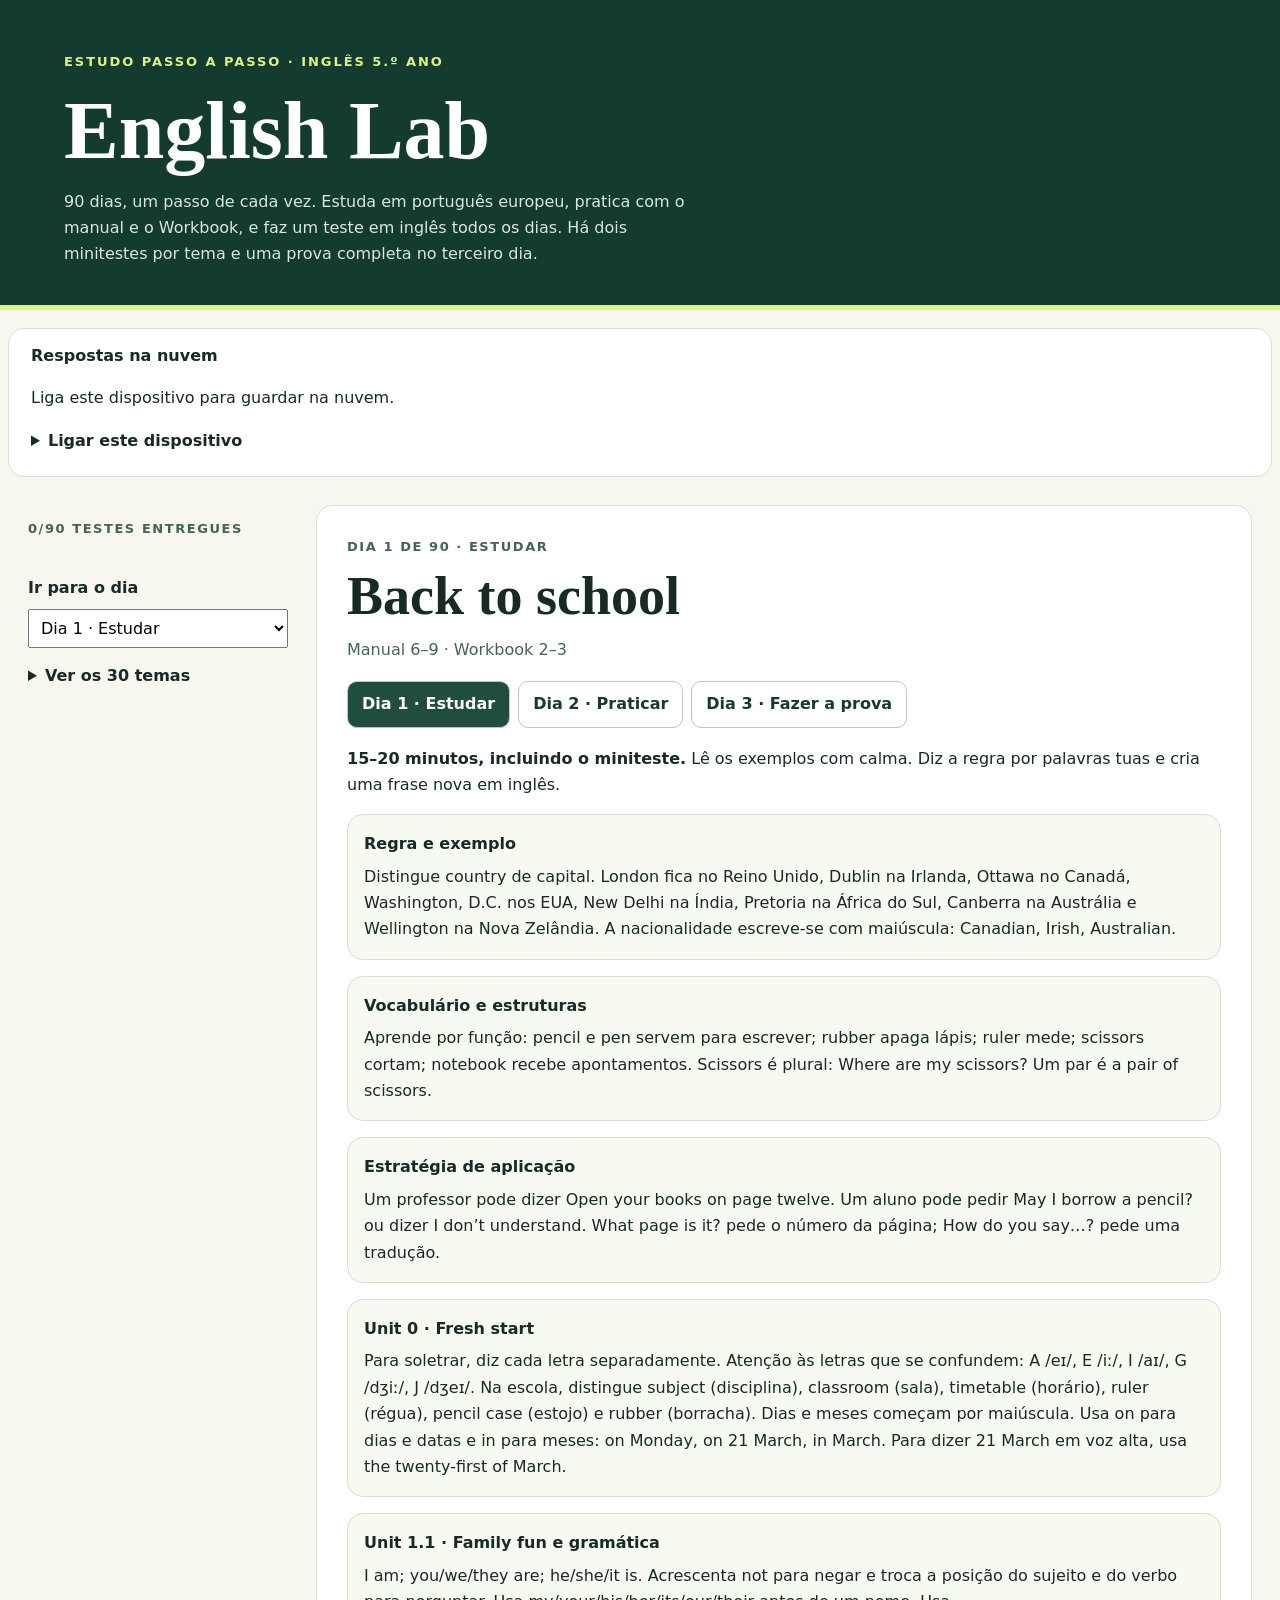
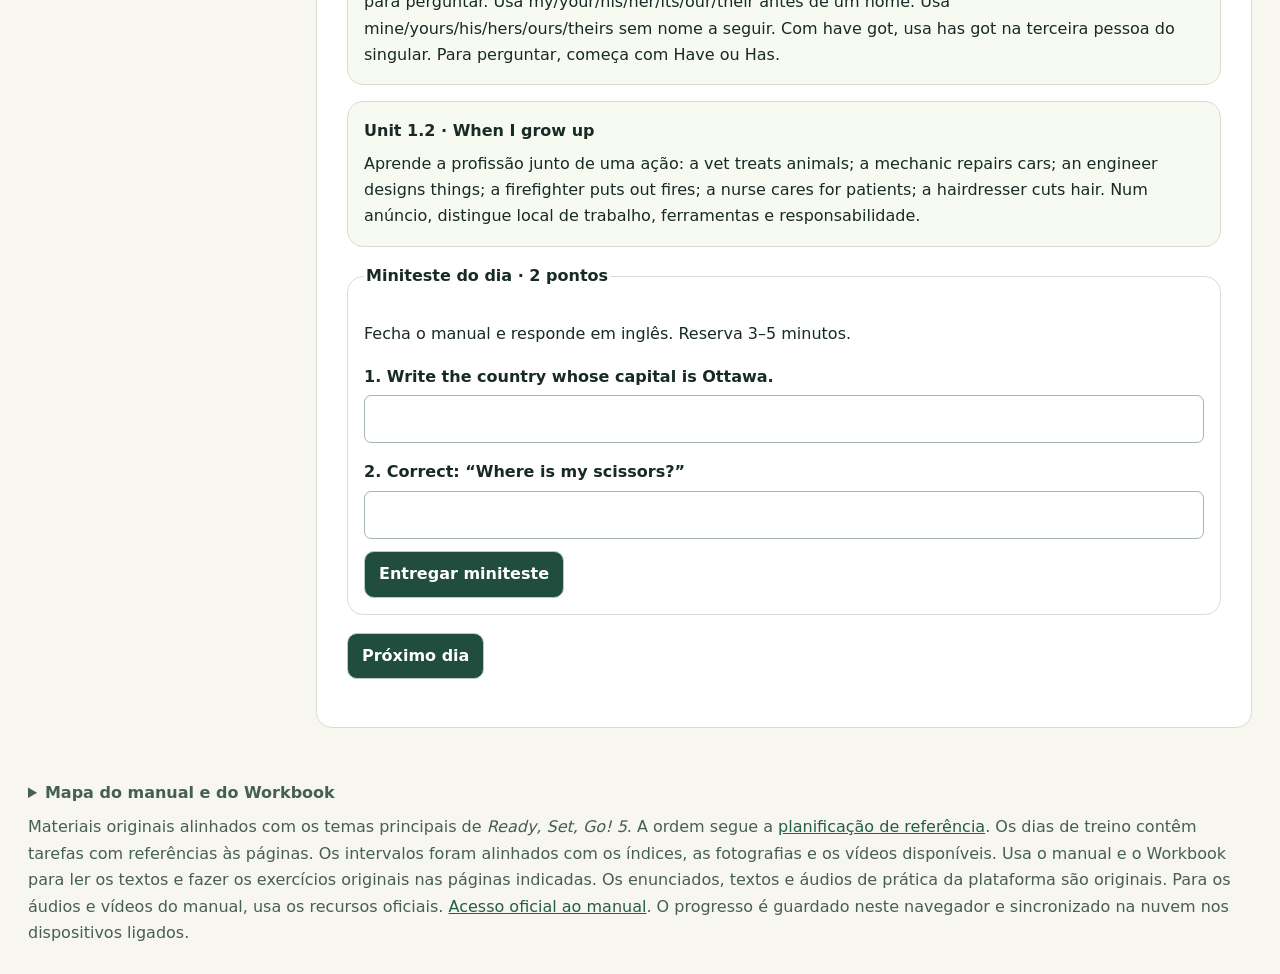
==== commit 76f65832: "Add short tests on all remaining English study days" ====
--- a/index.html
+++ b/index.html
@@ -2,7 +2,7 @@
 <style>
 *{box-sizing:border-box}body{margin:0;background:#f7f6ef;color:#172a25;font:16px/1.65 system-ui,sans-serif}header{background:#143b30;color:#fff;padding:48px max(5vw,22px) 37px;border-bottom:5px solid #ddf285}header p{max-width:650px;margin:0;color:#d9e7dd}h1,h2{font-family:Georgia,serif;line-height:1.1}h1{font-size:clamp(44px,8vw,82px);margin:12px 0}h2{font-size:clamp(34px,5vw,54px);margin:10px 0}.tag{color:#ddf285;font-weight:800;letter-spacing:.15em;font-size:13px}.layout{max-width:1320px;margin:auto;display:grid;grid-template-columns:260px minmax(0,1fr);gap:28px;padding:28px}nav,.topics{display:grid;align-content:start;gap:7px}button{font:inherit;cursor:pointer;border:1px solid #b9c9bf;border-radius:10px;background:#fff;padding:9px 14px;color:#17392e;font-weight:650}button:hover{background:#edf5dc}button[aria-current=true],button.primary{background:#214d3e;color:white}nav button{text-align:left}nav select{width:100%;font:inherit;padding:8px}.topics{margin-top:8px}nav small{float:right}section,article,fieldset{border:1px solid #d9ded3;border-radius:16px;background:#fff;padding:clamp(16px,3vw,30px);margin:0 0 16px}article{background:#f7faf1;padding:16px}article p{margin:0}h3{margin:0 0 12px}h4{margin:0 0 6px}.tabs{display:flex;gap:8px;margin:18px 0;flex-wrap:wrap}.eyebrow{color:#436454;font-size:13px;letter-spacing:.12em;font-weight:800;text-transform:uppercase}.meta{color:#456354}.source{padding:14px;background:#eef5e8;border-left:4px solid #61894e;border-radius:6px;white-space:pre-wrap}label{display:block;font-weight:650;margin-top:16px}input[type=text],textarea{width:100%;display:block;margin:5px 0 12px;padding:10px;border:1px solid #a5b6aa;border-radius:7px;font:inherit}textarea{min-height:124px}fieldset{padding:16px;min-width:0}legend{font-weight:800}details{margin:8px 0}summary{cursor:pointer;font-weight:700}.feedback{padding:12px;border-radius:8px;background:#edf5e8;margin-bottom:8px}.review{background:#fff2d7}footer{max-width:1320px;margin:auto;padding:0 28px 28px;color:#466050}a{color:#245d49}@media(max-width:740px){.layout{grid-template-columns:1fr;padding:14px;gap:14px}.topics{grid-template-columns:repeat(2,minmax(0,1fr))}nav p{grid-column:1/-1;margin:0}nav button{font-size:13px;padding:6px 8px}}
 </style>
-<header><span class="tag">ESTUDO PASSO A PASSO · INGLÊS 5.º ANO</span><h1>English Lab</h1><p>90 dias, um passo de cada vez. Estuda em português europeu, pratica com o manual e o Workbook, e faz uma prova em inglês a cada três dias.</p></header>
+<header><span class="tag">ESTUDO PASSO A PASSO · INGLÊS 5.º ANO</span><h1>English Lab</h1><p>90 dias, um passo de cada vez. Estuda em português europeu, pratica com o manual e o Workbook, e faz um teste em inglês todos os dias. Há dois minitestes por tema e uma prova completa no terceiro dia.</p></header>
 <section class="cloud-panel" style="max-width:1264px;margin:18px auto 0;padding:14px 22px"><strong>Respostas na nuvem</strong><p id="cloud-status" role="status"></p><details><summary>Ligar este dispositivo</summary><form id="cloud-form"><label for="cloud-code">Código privado de ligação</label><input type="password" id="cloud-code" autocomplete="off" autocapitalize="none" spellcheck="false" required><button type="submit">Ligar e sincronizar</button></form></details><button id="cloud-refresh" type="button" hidden>Atualizar da nuvem</button> <button id="cloud-resolve" type="button" hidden>Resolver versões diferentes</button></section>
 <div class="layout"><nav id="nav" aria-label="Plano de 90 dias"></nav><main id="main"></main></div>
 <footer><details><summary>Mapa do manual e do Workbook</summary><ul>
@@ -17,7 +17,7 @@
 <li>Atividades finais e chave do Workbook · 68–79, Stick out! e FBI · dias 82–84.</li>
 <li>Simulados cumulativos · dias 85–90.</li></ul></details>Materiais originais alinhados com os temas principais de <i>Ready, Set, Go! 5</i>. A ordem segue a <a href="https://agpedrogao-m.ccems.pt/pluginfile.php/67841/mod_resource/content/1/Planifica%C3%A7%C3%A3o%205%C2%BAano.pdf">planificação de referência</a>. Os dias de treino contêm tarefas com referências às páginas. Os intervalos foram alinhados com os índices, as fotografias e os vídeos disponíveis. Usa o manual e o Workbook para ler os textos e fazer os exercícios originais nas páginas indicadas. Os enunciados, textos e áudios de prática da plataforma são originais. Para os áudios e vídeos do manual, usa os recursos oficiais. <a href="https://www.leyaeducacao.com/alunos/222">Acesso oficial ao manual</a>. O progresso é guardado neste navegador e sincronizado na nuvem nos dispositivos ligados.</footer>
 <script>
-const days=[{"title": "Back to school", "topic": "Manual 6–9 · Workbook 2–3", "time": 25, "lesson": ["Distingue country de capital. London fica no Reino Unido, Dublin na Irlanda, Ottawa no Canadá, Washington, D.C. nos EUA, New Delhi na Índia, Pretoria na África do Sul, Canberra na Austrália e Wellington na Nova Zelândia. A nacionalidade escreve-se com maiúscula: Canadian, Irish, Australian.", "Aprende por função: pencil e pen servem para escrever; rubber apaga lápis; ruler mede; scissors cortam; notebook recebe apontamentos. Scissors é plural: Where are my scissors? Um par é a pair of scissors.", "Um professor pode dizer Open your books on page twelve. Um aluno pode pedir May I borrow a pencil? ou dizer I don’t understand. What page is it? pede o número da página; How do you say…? pede uma tradução."], "practice": ["Treino: pede uma régua emprestada e pergunta pela página.", "May I borrow a ruler, please? What page is it?"], "audio": "Open your notebooks on page nineteen. Put your scissors away and take out a ruler. The blue notebook belongs to the visitor from Ottawa.", "read": "A class packs two boxes. The blue box goes to Wellington with six notebooks and no scissors. The green box goes to Dublin with scissors and pencils. Bea needs something to erase pencil marks, but neither box contains it.", "q": [["Which page should you open? Write the number in words.", "nineteen"], ["Which item do you need now?", "a ruler/ruler"], ["Which country receives the blue box?", "new zealand"], ["Which city receives the scissors?", "dublin"], ["What item is Bea missing?", "a rubber/rubber/an eraser/eraser"], ["Correct: “Where is my scissors?”", "where are my scissors"], ["Complete politely with one word: “___ I borrow your ruler, please?”", "may/can/could"], ["Write a dialogue in which a teacher gives two instructions and a student asks two relevant questions. Use a page number and two school items.", "Open your book on page twelve. Take out your ruler. May I borrow one? Where is my notebook?", "Duas instruções, duas perguntas e vocabulário adequado."]], "pagework": [["Manual 6–7", "Localiza os oito países do mapa e diz uma capital por país. Soletra dois nomes e compara as tuas respostas com o mapa. Usa a canção para identificar palavras ligadas à escola e à comunicação."], ["Manual 8–9 · Workbook 2–3", "Dá três ordens de sala de aula, depois muda de papel e faz três pedidos educados. Nomeia quatro objetos apontados por outra pessoa sem consultar a lista."]]}, {"title": "Hello and happy birthday", "topic": "Manual 10–13 · Workbook 4–9", "time": 25, "lesson": ["Numa ficha, first name e surname são campos diferentes. Diz How do you spell your surname? e soletra devagar. Good evening é uma saudação; Good night é uma despedida. Nice to meet you serve para uma primeira apresentação.", "I, you, he, she, it, we e they substituem sujeitos. My sister and I → we. My sisters → they. Usa 13 para idade e 13th para posição ou data. Atenção a first, second, third, fifth e twelfth.", "Num convite, indica ocasião, data, hora e prazo de resposta. Usa on para dias e datas, in para meses, at para horas. Please reply by Friday indica um prazo, não o dia da festa."], "practice": ["Treino: pergunta como se soletra Lane e convida para 12 de junho às cinco.", "How do you spell Lane? Please come on the twelfth of June at five."], "audio": "My surname is Reed: R, E, E, D. I’m thirteen, but my brother is thirty. Please reply by Thursday.", "read": "Jo’s invitation: “My birthday is in April. The party is on 21 April at 17:30. Please reply by 18 April.” Jo and Ana are organising it together. Ana is also bringing a cake.", "q": [["Write the surname.", "reed"], ["How old is the speaker? Write the number in words.", "thirteen"], ["Write the date of the party in words, without the time.", "the twenty-first of april/twenty-first of april/april the twenty-first"], ["What date is the reply deadline? Use DD/MM.", "18/04"], ["Replace “Jo and Ana” with one subject pronoun.", "they"], ["Complete with the correct preposition: “The party is ___ 21 April.”", "on"], ["Ask someone to spell their surname. Begin with “How”.", "how do you spell your surname"], ["Write a four-line birthday invitation including the occasion, date, time and reply deadline. Use three different prepositions.", "It’s my twelfth birthday! The party is on 21 April. Come at half past five. Please reply by 18 April.", "Quatro informações e três preposições adequadas."]], "pagework": [["Manual 10–11 · Workbook 4–6", "Faz a entrevista de apresentação. Pede nome, apelido, soletração, idade e localidade. Troca as perguntas com o colega e distingue how, what, where, when e who."], ["Manual 12–13 · Workbook 7–9", "Escreve uma data com um ordinal e o mês, uma idade com um cardinal e um convite com data e prazo de resposta. Substitui dois grupos de nomes por pronomes pessoais. Confirma a diferença entre on, in e by."]]}, {"title": "Family fun", "topic": "Manual 14–23 · Workbook 10–13", "time": 28, "lesson": ["Começa na pessoa indicada na árvore. A sibling pode ser um irmão ou uma irmã. A tua prima é a filha de um tio ou tia. A tua sobrinha é a filha de um irmão ou irmã. Stepbrother e half-brother descrevem relações diferentes.", "Distingue my, your, his, her, its, our e their. O possessivo concorda com o possuidor: Leo has a sister. His sister is Mia. My parents have a dog. Their dog is small.", "Com be, escreve I am, she is e they are. Para negar, acrescenta not. Para perguntar, inverte: Are they siblings? Yes, they are. No, they aren’t. Em resposta afirmativa curta, escreve Yes, she is."], "practice": ["Treino: substitui “the twins” e transforma “They are cousins” numa pergunta.", "They. Are they cousins?"], "audio": "I’m Ben. Mia is my sister. Our father’s brother is Eli. His daughter Rose lives next door, but she isn’t my sister.", "read": "Nina and Tom are siblings. Nina has a daughter, Bea. Tom has a son, Max. Bea’s mum teaches at Max’s school, but Max’s dad works in a hospital.", "q": [["What is Eli’s relationship to Ben? Give one word.", "uncle"], ["What is Rose’s relationship to Ben? Give one word.", "cousin"], ["What is Max’s relationship to Bea? Give one word.", "cousin"], ["What is Bea’s relationship to Tom? Give one word.", "niece"], ["Who teaches at Max’s school?", "nina/bea's mum/bea's mother"], ["Complete: “Max and Bea have the same grandparents. ___ grandparents live nearby.”", "their"], ["Turn “Nina and Tom are siblings” into a yes/no question.", "are nina and tom siblings"], ["Write four sentences for a family introduction. Use two possessive determiners, a negative form of be and two different family links.", "My name is Bea. My mum is Nina. Her brother is Tom. Max isn’t my brother; he is my cousin.", "Dois possessivos, negativa e relações corretas."]], "pagework": [["Manual 14–17 · Workbook 10–11", "Usa as pistas da árvore para justificar relações por dois passos. Escreve pares como uncle/aunt e stepson/stepdaughter. Descreve a família com my, her, his, our e their."], ["Manual 18–23 · Workbook 12–13", "Lê o perfil e regista quem é cada pessoa. Ouve o podcast quando disponível. Transforma uma frase com be em negativa, pergunta e duas respostas curtas. Termina com uma apresentação escrita de ti e da tua família."]]}, {"title": "When I grow up", "topic": "Manual 24–29 · Workbook 14–17", "time": 28, "lesson": ["Liga as profissões à ação e ao local: a dentist treats teeth, a flight attendant helps passengers, a mechanic repairs vehicles, a chef cooks, an architect designs buildings. Distingue um trabalhador da ação: a hairdresser dá a haircut.", "My cap → mine; your cap → yours; his cap → his; her cap → hers; our caps → ours; their caps → theirs. O determinante vem antes do nome. O pronome substitui o conjunto.", "Um possuidor singular recebe ’s: the nurse’s bag. Plural regular terminado em s recebe só apóstrofo: the nurses’ bags. Plural irregular recebe ’s: the children’s bags. Descobre primeiro quantos donos existem."], "practice": ["Treino: reescreve “the bags of the two dentists” e depois substitui o grupo todo por um pronome.", "The two dentists’ bags. The bags are theirs."], "audio": "Maya treats people’s teeth. Her brother draws plans for new buildings. The red case belongs to Maya, but the blue one is his.", "read": "The school interviews Kim, who checks car brakes, Ari, who looks after passengers on planes, and Jo, who cooks at a hotel. Kim and Ari share a project. Jo has a project alone.", "q": [["What is Maya’s job?", "dentist/a dentist"], ["Who owns the blue case?", "maya's brother/her brother"], ["What is Kim’s job?", "mechanic/a mechanic"], ["What is Ari’s job?", "flight attendant/a flight attendant"], ["Complete using one possessive pronoun: “The shared project belongs to Kim and Ari. It is ___.”", "theirs"], ["Rewrite “the project of the children” using an apostrophe.", "the children's project"], ["Replace “my notebook” with one word: “That notebook is ___.”", "mine"], ["Write an interview of at least five lines. Infer one job from two responsibilities and use both an apostrophe and a possessive pronoun.", "Is this Ari’s bag? Yes, it’s hers. What does Ari do? She checks that passengers are safe and helps them find their seats. She’s a flight attendant.", "Duas responsabilidades, profissão coerente e duas formas de posse."]], "pagework": [["Manual 24–27 · Workbook 14–16", "Identifica profissões pela tarefa ou local de trabalho. Em cada objeto perdido, escreve a forma com nome e a forma sem nome: her cap / hers. Depois redige três frases sobre uma profissão que gostarias de ter."], ["Manual 28–29 · Workbook 17", "Depois da atividade de vídeo, escreve uma profissão inferida e a tua pista. Treina a diferença entre the actor’s hat, the actors’ hats e the children’s hats. Justifica a posição do apóstrofo. Para posse partilhada, compara Mia and Leo’s dog com Mia’s and Leo’s dogs."]]}, {"title": "Body and physical features", "topic": "Manual 30–32 · Workbook 18–19", "time": 28, "lesson": ["Rosto: eye, ear, nose, mouth, tooth, chin. Corpo: head, neck, shoulder, arm, hand, finger, stomach, leg, knee, foot, toe. Os plurais de tooth e foot são teeth e feet.", "Descreve comprimento, forma e cor do cabelo: medium-length wavy brown hair. Distingue curly, wavy e straight. Uma pessoa pode ter freckles, a beard, a moustache, glasses, a dental brace, braids ou a ponytail.", "Usa be com adjetivos: She is tall; Her hair is short. Usa have got com nomes: She has got short hair. Diz of medium height. Ao descrever pessoas, escolhe características relevantes e fala com respeito."], "practice": ["Treino: descreve alguém de estatura média, com cabelo curto ondulado e sardas.", "She is of medium height. She has got short wavy hair and freckles."], "audio": "Find the volunteer with glasses and a ponytail. Her left knee is hurt. Her friend has got a dental brace.", "read": "Ash is tall and has got short wavy brown hair. Sol is of medium height and has got short straight brown hair. Ren is tall, has got short straight brown hair and wears glasses. Ash and Ren both have freckles.", "q": [["Which body part is hurt?", "knee/left knee/her left knee"], ["Who has got a dental brace?", "her friend/the volunteer's friend"], ["Who shares Ash’s height and Sol’s hairstyle?", "ren"], ["Which two people have freckles? Write their names in alphabetical order joined by “and”.", "ash and ren"], ["Write the plural of “tooth”.", "teeth"], ["Correct: “Her hair are short and she is freckles.”", "her hair is short and she has got freckles"], ["Rewrite with “has got”: “Ren’s hair is short, straight and brown.”", "ren has got short straight brown hair"], ["Write four sentences that distinguish Ren from both other people. Include two contrasts and three accurate features.", "Ren is tall, but Sol is of medium height. Ren has got short straight brown hair. Ash has got wavy hair. Ren wears glasses.", "Dois contrastes e três pistas coerentes."]], "pagework": [["Manual 30–31 · Workbook 18–19", "Aponta e nomeia oito partes do corpo. Dá os plurais de foot e tooth. Descreve cabelo com três adjetivos, distingue a ponytail de braids e escolhe traços que permitam identificar uma pessoa sem repetir a descrição."], ["Manual 32", "Compara os dois perfis. Responde com frases completas sobre cabelo, olhos, altura e acessórios. Para o exercício Stop & Think, distingue observação de opinião e explica por que duas pessoas podem interpretar a mesma imagem de forma diferente."]]}, {"title": "Have got", "topic": "Manual 33–34 · Workbook 20–21 · Grammar Bank 154", "time": 28, "lesson": ["Afirmativa: I/you/we/they have got; he/she/it has got. Formas curtas: I’ve got, she’s got, they’ve got. Em she’s got, ’s significa has; em she’s tall, ’s significa is.", "Negativa: haven’t got ou hasn’t got. Interrogativa: Have they got…? Has she got…? O got mantém-se na pergunta, mas desaparece na resposta curta: Yes, they have. No, she hasn’t.", "Evita Does she has got…? Usa Has she got…? com esta estrutura. Se a fonte der informação sobre duas pessoas, verifica se a pergunta se refere a uma ou a ambas."], "practice": ["Treino: transforma “Mia has got glasses” numa negativa e numa pergunta.", "Mia hasn’t got glasses. Has Mia got glasses?"], "audio": "I’ve got brown eyes. My twins have got green eyes, but only one of them has got glasses. Neither has got freckles.", "read": "Ava has got a red cap and a blue bag. Leo has got a blue bag but hasn’t got a cap. Their dog has got a green collar.", "q": [["What colour are the twins’ eyes?", "green"], ["Have both twins got glasses? Use a short answer with “they”.", "no they haven't/no they have not"], ["Has Ava got a blue bag? Use a short answer with “she”.", "yes she has"], ["Who hasn’t got a cap?", "leo"], ["What has the dog got? Include the article.", "a green collar"], ["Write the negative using a contraction: “The dog has got a blue collar.”", "the dog hasn't got a blue collar"], ["Ask whether both children have got a blue bag.", "have both children got a blue bag/have both children got blue bags"], ["Write a six-line interview about Ava and Leo. Include two questions, two short answers, an affirmative and a negative with have got.", "Has Ava got a cap? Yes, she has. Has Leo got one? No, he hasn’t. They have got blue bags. Leo hasn’t got a cap.", "Duas perguntas, respostas curtas e formas corretas."]], "pagework": [["Manual 33 · Workbook 20", "Escreve duas frases afirmativas e duas negativas com have got, incluindo um sujeito plural. Volta a escrever com contrações. Lê o exercício de vídeo e responde após veres o recurso oficial."], ["Manual 34 · Workbook 21", "Reordena perguntas e completa respostas curtas. Faz uma entrevista de seis linhas em que a outra pessoa tenta adivinhar uma personagem a partir das respostas. Inclui Have they got…? e Has she got…?"]]}, {"title": "My style", "topic": "Manual 35–37 · Workbook 22–23 · Aspeto físico, roupa, calçado e acessórios", "time": 30, "lesson": ["Usa be para altura ou características expressas por adjetivos: He is tall. Usa have got para cabelo e olhos: He has got short curly hair. Usa be wearing para o que a pessoa tem vestido na imagem: He is wearing a striped shirt. Com they, troca is por are e has por have.", "Aprende os nomes pela categoria: jumper, hoodie e coat são peças de roupa; trainers e boots são calçado; scarf, belt e gloves são acessórios. Trousers, jeans e shorts usam forma plural. Escreve a pair of trousers ou these trousers.", "A ordem habitual da descrição é tamanho/comprimento, forma e cor: long straight brown hair. Procura contrastes em textos e áudios: usually indica hábito; today ou right now indica a situação atual. Um casaco que alguém traz na mão pode identificar a pessoa, mas não é uma peça que tem vestida."], "practice": ["Treino: corrige “They has got blue eyes and is wearing a boots”.", "They have got blue eyes and are wearing boots."], "audio": "Look for the girl with glasses and short curly hair. She usually wears black trainers, but today she’s wearing brown boots. The red scarf is in her bag.", "read": "At the costume stall, Iris has got long straight hair and is wearing a plain green jumper. Nia has got short curly hair and a striped green jumper. Liv has got long straight hair and a striped green jumper. Liv is carrying a silver belt for Iris. Only Nia is wearing glasses.", "q": [["What footwear is she wearing today?", "brown boots"], ["Where is her scarf? Answer with a phrase beginning with “in”.", "in her bag"], ["Who has the same hair as Iris but a different jumper pattern?", "Liv"], ["Who is wearing glasses and a striped jumper?", "Nia"], ["What accessory is Liv carrying?", "silver belt/a silver belt"], ["Correct: “Iris have got long straight hair and are wearing a green jumper.”", "Iris has got long straight hair and is wearing a green jumper"], ["Rewrite “The boots are brown” using “a pair of” and “She is wearing”.", "she is wearing a pair of brown boots"], ["Write five sentences identifying one of the three people for someone at the stall. Include two matching clues and one explicit contrast with another person.", "Liv has got long straight hair. She is wearing a striped green jumper. Iris has got long straight hair too. Iris’s jumper is plain. Liv is carrying a silver belt.", "Duas pistas corretas; contraste apoiado no texto; uso correto de has got e is wearing."]], "pagework": [["Manual 35–36 · Workbook 22–23", "Classifica doze itens como roupa, calçado ou acessórios. Distingue shirt/T-shirt, shoes/boots/trainers e cap/hat. Na canção, confirma a cor e o objeto antes de escrever o par."], ["Manual 37", "Faz uma audição de catálogo em voz alta. Inclui nome, idade, altura, cabelo, rosto, roupa, calçado, um acessório e uma opinião. Faz uma pergunta de seguimento à pessoa que ouve."]]}, {"title": "Unit 1 checkpoint", "topic": "Manual 38–43 · Workbook Practice Test 1, 24–27", "time": 32, "lesson": ["Um teste de unidade combina tópicos. Para uma ficha de audição, prevê se cada espaço pede um nome, idade, profissão ou roupa. Na primeira audição identifica a pessoa; na segunda confirma os detalhes.", "Quando uma afirmação contém um erro, muda só a informação incorreta. Se a resposta deve ser completa, usa sujeito e verbo. Para reconstruir uma profissão com letras trocadas, verifica o contexto e todas as letras.", "Numa resposta a um pen pal, apresenta nome, idade, localidade, família, aspeto e roupa preferida. Liga ideias com and ou but. Revê artigos, possessivos e have got."], "practice": ["Treino: corrige “She is from Cork” se a fonte disser que vive em Dublin e é de Galway.", "She is from Galway."], "audio": "My name is Bea Lane. I am eleven and I live in Cork. My mum designs buildings. I usually wear a hoodie, but today I have got a red coat.", "read": "Zoe is twelve and is from Cardiff. Her dad is a dentist and her mum is a vet. She has got one brother, not two. Her hair is long and wavy. She usually wears a tracksuit, but today she is wearing a blue dress.", "q": [["Write the surname.", "lane"], ["What is the mother’s job?", "architect/an architect"], ["Correct “Zoe is from London” in a full sentence.", "zoe is from cardiff"], ["How many brothers has she got? Begin with “She”.", "she has got one brother/she's got one brother"], ["What is she wearing today?", "a blue dress/blue dress"], ["Unscramble “TISDENT” to name the profession.", "dentist"], ["Complete with a possessive pronoun: “The dress belongs to Zoe. It is ___.”", "hers"], ["Reply to Zoe in six sentences. Include name, age, origin, a relative’s job, two physical features and favourite clothes.", "I’m Kai and I’m eleven. I’m from Leeds. My mum is a nurse. I’m tall and I’ve got short dark hair. I like jeans. My favourite shoes are my red trainers.", "Dados pedidos, clareza e estruturas corretas."]], "pagework": [["Manual 38–43", "Faz o projeto de roupa e arte, depois passa por 5 Important Things, Check It Now e Need for Speed. Marca cada resposta que conseguiste dar sem ajuda e explica em inglês uma alteração que farias ao visual."], ["Workbook 24–27", "Faz Practice Test 1 no papel: audição de preenchimento de ficha, correção de informação, respostas completas, família, profissões, roupa, posse, be e have got. Redige a resposta ao pen pal antes de consultar a chave."]]}, {"title": "My house, my spot", "topic": "Manual 44–51 · Workbook 28–30 · Divisões, localização e there is / there are", "time": 25, "lesson": ["Usa there is com uma coisa no singular e there are com coisas no plural. Para perguntar, começa com Is there…? ou Are there…? Responde Yes, there is ou No, there aren’t. The kitchen is upstairs localiza uma divisão conhecida; There is a kitchen upstairs indica que existe uma.", "Usa next to para ao lado, between para entre dois pontos, opposite para em frente do outro lado e behind para atrás. Para ler uma planta, identifica primeiro o ponto de referência. Between the hall and the kitchen dá dois pontos.", "Num anúncio, distingue floors de rooms. Ground floor é o piso ao nível da rua em inglês britânico. Upstairs e downstairs indicam pisos, não divisões. Junta palavras conhecidas para deduzir spare room pelo contexto: uma divisão extra usada por hóspedes."], "practice": ["Treino: faz uma pergunta sobre duas casas de banho no piso de cima.", "Are there two bathrooms upstairs?"], "audio": "Come through the front door. The kitchen is on the left. Go past it to reach the study. The bathroom is upstairs, opposite the spare room.", "read": "Ground floor, from left to right: hall, kitchen, study. The study opens onto the garden. Upstairs: two bedrooms and one bathroom. The larger bedroom is above the study. Guests sleep in the smaller bedroom.", "q": [["Which room do you pass before reaching the study?", "the kitchen/kitchen"], ["Which room is opposite the bathroom?", "the spare room/spare room"], ["Which room is between the hall and the study?", "the kitchen/kitchen"], ["What is immediately below the larger bedroom?", "the study/study"], ["How many bedrooms are upstairs? Write the number in words.", "two"], ["Write a yes/no question asking whether there is one bathroom upstairs. Do not use the word “one”.", "is there a bathroom upstairs"], ["Rewrite in the negative with “there”: “There are two kitchens downstairs.”", "there are not two kitchens downstairs/there aren't two kitchens downstairs"], ["Give directions from the hall to the garden in four short sentences. Include the order of the rooms and two position or direction expressions.", "Start in the hall. Walk past the kitchen. Go into the study next to the kitchen. The study opens onto the garden.", "Ordem correta; dois marcadores de posição/direção; instruções claras em inglês."]], "pagework": [["Manual 44–47 · Workbook 28", "Desenha uma planta com attic, basement, pantry, hall, garage e porch. Distingue divisão de parte da casa. Descreve duas divisões e compara plantas com um colega."], ["Manual 48–51 · Workbook 29–30", "Lê sobre a casa, distingue pisos e escreve perguntas com Is there/Are there. Usa in, on, under, in front of, behind, between, next to, opposite, above e below. No vídeo dos EUA, toma nota de uma palavra que muda entre variedades de inglês."]]}, {"title": "Around the house", "topic": "Manual 54–61 · Workbook 31–33 · Mobiliário, objetos, plurais e artigos", "time": 25, "lesson": ["Usa a ou an antes de um nome singular ainda não identificado. A escolha depende do som: an armchair, a useful shelf. Usa the quando já sabes qual é o objeto: There is a lamp. The lamp is above the desk.", "Aprende padrões e exceções: chair → chairs; box → boxes; shelf → shelves; child → children. Furniture é incontável em inglês: some furniture ou two pieces of furniture. O verbo concorda com aquilo que se conta: There is some furniture; there are two chairs.", "Lê descrições como instruções práticas. Under indica diretamente por baixo; below indica um nível inferior. Inside the drawer e on the desk descrevem posições diferentes. Confirma se te perguntam pela posição atual ou pela posição pretendida."], "practice": ["Treino: corrige “There are an chair and two shelfs” usando duas frases.", "There is a chair. There are two shelves."], "audio": "Put the keys in the top drawer, not on the desk. There are two boxes under the desk. The smaller box is empty.", "read": "Room list: one old armchair next to the window; two shelves above the desk; one lamp on the desk; two boxes under the desk. Move the lamp onto the lower shelf. Leave the boxes where they are.", "q": [["Where should the keys go?", "in the top drawer/the top drawer"], ["Which box is empty?", "the smaller box/smaller box"], ["Where will the lamp be after the move?", "on the lower shelf/the lower shelf"], ["What stays under the desk?", "the boxes/two boxes/the two boxes"], ["Write the plural: “one shelf, two ___”.", "shelves"], ["Complete with the correct article: “There is ___ old armchair next to the window.”", "an"], ["Correct: “There are two box under the desk.”", "there are two boxes under the desk"], ["Write four instructions to prepare a room for a visitor. Use three pieces of furniture, two position expressions and an article that introduces an object.", "Put an armchair next to the window. Put a lamp on the desk. Move the desk away from the door. Place the chair opposite the armchair.", "Três peças; duas posições; artigos e instruções compreensíveis."]], "pagework": [["Manual 54–56 · Workbook 31", "Associa objetos à divisão onde costumam ficar. Distingue cupboard de wardrobe, cooker de oven e sink de washbasin. Explica como organizarias um quarto pequeno."], ["Manual 57–61 · Workbook 32–33", "Classifica plurais regulares e irregulares: buses, tomatoes, cities, knives, mice, people, sheep. Usa a/an para introduzir, the para algo identificado e zero artigo em generalizações plurais: I like dogs. Faz um diálogo a receber um visitante."]]}, {"title": "A home on paper", "topic": "Manual 48–53, 62–67 · Workbook Practice Test 2, 34–37", "time": 30, "lesson": ["Uma descrição de casa pode organizar-se por localização, exterior, pisos e divisões. On the ground floor e upstairs funcionam como guias. Usa there is/are para introduzir e the para voltar a mencionar.", "Num mapa, in front of, behind, above e below mudam com o ponto de referência. Distingue across from/opposite de next to. Uma casa pode ter a front porch, an attic, a basement e a pantry.", "Quando uma escolha depende de acessibilidade ou capacidade, separa as condições. Verifica as palavras only, no e except antes de justificar."], "practice": ["Treino: descreve uma casa com dois quartos por cima da cozinha e sem garagem.", "There are two bedrooms above the kitchen. There isn’t a garage."], "audio": "The basement is closed. Use the ground-floor study opposite the kitchen. The spare chairs are in the hall.", "read": "House A has one bedroom upstairs and a study downstairs. House B has two bedrooms downstairs, but no garden. House C has two bedrooms downstairs and a garden behind the kitchen. A family needs two bedrooms without stairs and outdoor space.", "q": [["Which room should you use?", "the study/study/the ground-floor study"], ["Where are the spare chairs?", "in the hall/the hall"], ["Which house meets both needs?", "house c/c"], ["What rules out House B?", "no garden/it has no garden/it hasn't got a garden"], ["Where is House C’s garden?", "behind the kitchen"], ["Write the plural of “knife”.", "knives"], ["Ask whether House C has a basement using “there”.", "is there a basement in house c"], ["Write a six-sentence estate listing for House C. Mention layout, two location expressions and why House A is unsuitable.", "House C has got two bedrooms downstairs. There is a kitchen on the ground floor. The garden is behind the kitchen. Both bedrooms are on the same floor. House A has only one bedroom. That bedroom is upstairs.", "Disposição, duas expressões de lugar e comparação apoiada."]], "pagework": [["Manual 52–53 e 62–67 · Workbook 34–37", "Escreve a descrição de uma casa por pisos. Faz o projeto da casa em miniatura e os blocos de revisão. Resolve Practice Test 2 com leitura, plurais, artigos e localização. Corrige os erros no fim."]]}, {"title": "Take a break!", "topic": "Manual 70–76 · Workbook 38–43 · Tempos livres e presente contínuo", "time": 25, "lesson": ["O present continuous tem duas partes: am/is/are + verbo em -ing. She is reading; They are playing. Para negar, acrescenta not após o auxiliar. Para perguntar, leva o auxiliar para antes do sujeito: What are they doing?", "Vê como a palavra muda: make → making; run → running; swim → swimming; play → playing. Aprende a expressão completa: take photos, ride a bike, go skating, play board games.", "Distingue uma ação em curso de um hábito. Today ou at the moment pode orientar a leitura, mas confirma a ação em causa. Em “Leo usually cycles, but today he is walking”, cycling é o hábito e walking é o que vês agora."], "practice": ["Treino: faz uma pergunta para obter “They are taking photos” como resposta.", "What are they doing?"], "audio": "The boys are playing chess indoors because it is raining. Mia is making a poster beside the door. She isn’t painting the wall.", "read": "Jay normally rides his bike after school. At the youth centre today, he is fixing it while Asha is taking photos of the chess club. Two players are packing their bags, but the youngest player is still playing.", "q": [["Why are the boys indoors? Begin with “because”.", "because it is raining/because it's raining"], ["What is Mia making?", "a poster/poster"], ["Who is taking photos?", "Asha"], ["What is Jay doing to his bike? Answer with a full sentence beginning “He”.", "he is fixing it/he's fixing it/he is fixing his bike/he's fixing his bike"], ["What are the two players doing? Write a full sentence beginning “They”.", "they are packing their bags/they're packing their bags"], ["Complete using “run”: “The children ___ across the park right now.”", "are running"], ["Turn “Asha is taking photos” into a yes/no question.", "is asha taking photos"], ["Write a four-sentence live report from a club. Include a usual activity, two actions in progress and one action that is not happening.", "We usually play chess on Fridays. Today, Ben is making a poster. Two students are taking photos. They aren’t playing chess yet.", "Hábito; duas ações em curso; uma negativa; auxiliares e terminações corretos."]], "pagework": [["Manual 68–74 · Workbook 38–41", "Faz a abertura da unidade e classifica os passatempos por local e equipamento. Lê a passagem sobre um passatempo e resume a ação. Treina -ing com make, run, sit e swim. Na cultura da Austrália, regista uma informação e formula uma pergunta."]]}, {"title": "A club application", "topic": "Manual 69–77 · Workbook 38–43", "time": 28, "lesson": ["Um formulário pede respostas curtas em campos distintos: full name, age, contact, preferred activity e availability. Se pedirem motivo, usa because com uma razão específica.", "No presente contínuo, escreve am/is/are antes de -ing. Corta o e final em make → making; duplica a última consoante em swim → swimming e sit → sitting. Com lie, escreve lying.", "Ao responder a uma pergunta de sim/não, conserva o auxiliar: Is she skating? Yes, she is. Are they running? No, they aren’t. Para descobrir a atividade, usa What are they doing?"], "practice": ["Treino: escreve uma pergunta e resposta curta sobre duas pessoas a nadar.", "Are they swimming? Yes, they are."], "audio": "The club is full on Monday, but there are two places on Wednesday. I’m signing up for chess; my sister is signing up for photography.", "read": "Lee is twelve and wants to join a club after 16:30. Chess starts at 16:15. Film club starts at 17:00 and has places. Photography is at 17:15, but it is full. Lee is making a short film at home this week.", "q": [["On which day are places available?", "wednesday"], ["Which activity is the sister signing up for?", "photography"], ["Which club can Lee join?", "film club/the film club"], ["Why is photography unavailable? Begin with “Because”.", "because it is full/because it's full"], ["What is Lee making?", "a short film/short film"], ["Complete with “sit”: “The children ___ near the door now.”", "are sitting"], ["Ask a yes/no question: “Lee is making a film.”", "is lee making a film"], ["Fill in an application for Lee with age, preferred club, available time and two reasons. Add a question about equipment.", "Age: 12. Club: Film club. Time: 17:00. It has places and I’m free then. Do I need a camera?", "Campos corretos, duas razões e uma pergunta."]], "pagework": [["Manual 75–77 · Workbook 42–43", "Completa perguntas e respostas curtas no presente contínuo. Preenche um formulário com dados inventados, horário e atividade. Faz perguntas a um colega para verificar dados que faltam."]]}, {"title": "Food preferences and ordering", "topic": "Manual 78–85 · Workbook 44–47", "time": 28, "lesson": ["Organiza os alimentos em food groups e pratica palavras em contexto: a pear, some grapes, a slice of bread, some yoghurt, a carton of milk. Uma palavra pode ser contável numa porção e incontável em geral: some coffee, two coffees.", "Para exprimir preferência, usa I love, I like, I don’t like, I hate ou I prefer X to Y. Como cliente, usa I’d like…, please. Como empregado, usa Are you ready to order? e Would you like anything else?", "Num diálogo, repara na substituição pedida e no preço. Without onions retira um ingrediente. Instead of troca o pedido. Keep the salad significa que a salada continua no pedido."], "practice": ["Treino: troca batatas por arroz e faz uma oferta de sumo.", "I’d like rice instead of chips, please. Would you like some juice?"], "audio": "We’ve got tomato soup and salad, but no bread. Today you can swap chips for rice at no extra cost.", "read": "Mira prefers rice to chips and doesn’t eat eggs. The café sells an egg sandwich for €3, vegetable rice for €4 and tomato soup for €3. Water costs €1 and juice €2. She wants rice and a drink but has €5.", "q": [["What is unavailable?", "bread"], ["What can you order instead of chips?", "rice"], ["Which dish matches her preference?", "vegetable rice/the vegetable rice"], ["Which drink can she buy with it?", "water"], ["How much will she spend? Write the amount in words.", "five euros"], ["Complete a neutral question: “Is there ___ bread left?”", "any"], ["Complete the preference: “I prefer rice ___ chips.”", "to"], ["Write a six-line café dialogue with a question about eggs, a polite order, an offer and the correct total.", "Does the rice contain eggs? No, it doesn’t. I’d like the vegetable rice, please. Would you like some water? Yes, please. That’s five euros.", "Pedido viável, pergunta, oferta e preço."]], "pagework": [["Manual 78–85 · Workbook 44–47", "Classifica alimentos e bebidas, compara duas merendas e explica a escolha. Pratica some/any, expressões de gosto e a conversa na pizzaria. Descreve o pedido e uma alteração pedida."]]}, {"title": "Unit 3 checkpoint", "topic": "Manual 86–91 · Workbook Practice Test 3, 48–51", "time": 32, "lesson": ["Para um teste misto, distingue ação visível de hábito e pedido de gosto. I’m making soup descreve agora; I like soup descreve gosto; I’d like soup faz um pedido.", "Ao ler um anúncio, cruza capacidade, prazo, custo e preferência. Uma atividade gratuita pode exigir inscrição. Uma opção paga pode ter um desconto condicionado.", "Um projeto de clube pode combinar atividades e comida. Usa linguagem de convite, menciona horários e inclui um pedido concreto. Revê -ing e some/any."], "practice": ["Treino: escreve um convite para uma aula de fotografia às cinco e pergunta se há lugares.", "Come to the photography class at five. Are there any places left?"], "audio": "The cooking club starts at five, not half past four. Bring an apron. We’ve got some flour, but there isn’t any milk.", "read": "A school fair has a free dance lesson at 15:30 and a cooking class at 16:30 for €3. No seats remain in dance. Ana arrives at 16:00 with €4. Water costs €1, juice €2. She wants a class and a drink.", "q": [["What should you bring?", "an apron/apron"], ["Which ingredient is missing?", "milk"], ["Which class can Ana attend?", "cooking/the cooking class/cooking class"], ["Which drink can she afford with the class?", "water"], ["Why can’t she join dance? Give the start time in 24-hour HH:MM only.", "15:30"], ["Correct “She making bread now.”", "she is making bread now/she's making bread now"], ["Complete an offer: “Would you like ___ water?”", "some"], ["Write a five-sentence fair update. State what Ana can do, why, the cost, and two things people are doing now.", "Ana can join cooking because she arrives before 16:30. She can buy water too. It costs four euros in total. People are making bread. Others are washing dishes.", "Escolha, custo, razão e duas ações."]], "pagework": [["Manual 86–91 · Workbook 48–51", "Explica a causa escolhida para o projeto de bolo e resume o plano do grupo. Faz Check It Now, Need for Speed e Practice Test 3. Justifica correções na leitura e completa o diálogo sobre comida e preferências."]]}, {"title": "Sports and fair play", "topic": "Manual 92–99 · Workbook 52–55", "time": 28, "lesson": ["Pratica play football, play tennis, go cycling, go swimming, do karate e do gymnastics. Um referee verifica as regras. Fair play inclui respeitar o árbitro e ajudar um adversário.", "Like muda para likes com he, she e it. Nas perguntas usa Does she like…? Na negativa, She doesn’t like… . Depois de does ou doesn’t, mantém like sem s.", "Uma mensagem curta pode perguntar pela preferência, convidar e confirmar local. Usa Can you…? para disponibilidade e Would you like to…? para um convite."], "practice": ["Treino: convida um colega para jogar ténis e pergunta se gosta do desporto.", "Would you like to play tennis? Do you like tennis?"], "audio": "Dan likes swimming, but the pool is closed. His sister likes gymnastics. They can both go cycling at four.", "read": "Hana likes basketball and tennis. Her brother likes tennis only. The basketball match is at 16:00 and the tennis session is at 17:00. Hana cannot arrive before 16:30. A player who argues with the referee breaks the fair-play rule.", "q": [["Which venue is closed?", "the pool/pool"], ["What can both children do at four?", "go cycling/cycle/cycling"], ["What can Hana and her brother do together?", "play tennis/tennis"], ["When does that session start? Use 24-hour HH:MM.", "17:00"], ["Who checks the rules during a match?", "a referee/the referee/referee"], ["Rewrite as a question: “Hana likes basketball.”", "does hana like basketball"], ["Complete: “Her brother ___ like basketball.” Use a contraction.", "doesn't"], ["Write a five-line chat inviting both children. Mention the time, their shared interest and one fair-play rule.", "Would you like to play tennis? It starts at five. You both like tennis. Please respect the referee. Can you meet me at the entrance?", "Convite, hora, interesse e regra."]], "pagework": [["Manual 92–99 · Workbook 52–55", "Classifica desportos com play/go/do e com ou sem bola. Faz uma pergunta sobre gostos e uma resposta curta. Escreve uma conversa por mensagens a escolher um desporto e inclui uma regra de fair play."]]}, {"title": "My day, my way", "topic": "Manual 100–109 · Workbook 56–61 · Rotinas, horas e frequência", "time": 25, "lesson": ["Usa present simple para hábitos: I get up; he gets up. Aprende também goes, watches, studies e has. Em perguntas e negativas, does já marca a terceira pessoa: When does she study? She doesn’t study at night.", "Os advérbios de frequência costumam vir antes do verbo principal: I usually walk. Com be, vêm depois: I am usually early. At indica uma hora; on indica o dia; in indica partes do dia como in the morning. Usa at night.", "Lê as horas nos dois sentidos: quarter past seven = 7:15; quarter to eight = 7:45. Um horário pode mudar consoante o dia. Calcula o tempo entre dois acontecimentos e verifica se a pergunta pede a hora ou a duração."], "practice": ["Treino: corrige “He don’t usually goes to bed at quarter past nine”.", "He doesn’t usually go to bed at quarter past nine."], "audio": "Nina usually leaves at quarter to eight. On Wednesdays she leaves twenty minutes earlier. She always packs her bag the night before.", "read": "On school days, Jo wakes up at 7:10 and catches the 7:45 bus. On Mondays, the school club starts at 8:15. The bus ride takes twenty minutes, and the walk from the bus stop to school takes five minutes. On Fridays Jo walks all the way instead.", "q": [["At what time does Nina leave on Wednesdays? Use HH:MM.", "07:25/7:25"], ["When does Nina pack her bag?", "the night before"], ["At what time does Jo reach school on Mondays? Use HH:MM.", "08:10/8:10"], ["How many minutes early does Jo arrive for the club? Write the number in words.", "five"], ["On which day does Jo walk all the way?", "Friday/on Friday"], ["Rewrite using “usually”: “Jo is early on Mondays.”", "jo is usually early on mondays"], ["Ask about the time Jo wakes up. Begin with “What time”.", "what time does jo wake up"], ["Compare two days in your own routine in five sentences. Give two times, two frequency expressions and one negative.", "I usually get up at seven on Mondays. I always catch the bus at half past seven. On Saturdays I get up at nine. I don’t catch the bus then. I often walk to the park.", "Dois horários; dois marcadores de frequência; negativa; contraste claro."]], "pagework": [["Manual 100–105 · Workbook 56–58", "Diz cinco horas de duas maneiras e ordena seis ações da rotina. Lê o perfil e compara a rotina de outra pessoa. Na atividade sobre a África do Sul, recolhe uma informação de contexto sem generalizar sobre todos os alunos."]]}, {"title": "Unit 4 checkpoint", "topic": "Manual 100–115 · Workbook 56–67", "time": 32, "lesson": ["Revê as regras de terceira pessoa: watches, studies, goes, does, has. Em perguntas com does, volta à forma base. A frequência vem geralmente antes do verbo principal e depois de be.", "Compara horários: ten to seven = 6:50, five past seven = 7:05. Para calcular uma duração, identifica início e fim. Um hábito semanal não descreve todos os dias.", "Uma descrição de rotina pode ter morning, afternoon e evening como etapas. Inclui um contraste com but, uma hora por extenso e uma frase de frequência."], "practice": ["Treino: reescreve com “usually” e a hora em palavras: “He goes at 7:45.”", "He usually goes at quarter to eight."], "audio": "We usually meet at ten to six, but on Fridays we start twenty minutes later. Ava is always early.", "read": "Rui catches the bus at 7:25. It takes 35 minutes. On Wednesdays he walks instead and arrives at 7:50. His class starts at 8:10. He never buys breakfast on Wednesdays.", "q": [["What time do they start on Fridays? Use 24-hour HH:MM, assuming afternoon.", "18:10"], ["Who is always early?", "ava"], ["At what time does Rui arrive by bus? Use HH:MM.", "08:00/8:00"], ["How many minutes early is he on Wednesdays? Write the number in words.", "twenty"], ["What does Rui never buy on Wednesdays?", "breakfast"], ["Correct: “Does Rui catches the bus on Wednesdays?”", "does rui catch the bus on wednesdays"], ["Add “never”: “He is late.”", "he is never late"], ["Write a six-sentence comparison of two school days. Use two times, two frequency adverbs and an explanation for one change.", "On Mondays I usually catch the bus at 7:25. I arrive at eight. I never walk on Mondays. On Wednesdays I walk because I have more time. I arrive at ten to eight. I am usually early.", "Contraste, tempos, frequência e razão."]], "pagework": [["Manual 106–115 · Workbook 59–67", "Escreve perguntas com do/does, responde brevemente e muda uma afirmação para negativa. Usa always, usually, often, sometimes e never. Faz o projeto do dia intercultural, os blocos de revisão e Practice Test 4."]]}, {"title": "Celebrations around the world", "topic": "Manual 116–120", "time": 28, "lesson": ["Organiza uma celebração por quando, onde e o que se faz. Halloween: costumes e trick-or-treating; Thanksgiving nos EUA: refeição e agradecimento; Christmas: decorações e votos; Valentine’s Day: cartões e mensagens.", "Nos textos sobre festivais, compara fontes antes de generalizar. Some families e many people são mais precisos do que everyone. A data do Thanksgiving dos EUA segue uma regra do calendário; a do Halloween é fixa.", "Uma mensagem pode incluir greeting, purpose, details e closing. Distingue uma descrição de um convite. Num convite, indica dia, hora, local e material se necessário."], "practice": ["Treino: convida alguém para uma festa de disfarces a 31 de outubro às seis.", "Come to our costume party on 31 October at six."], "audio": "The card workshop is on 14 February. The costume parade is on 31 October, but it has moved from the park to the school hall.", "read": "The library holds a harvest meal on the fourth Thursday of November. Its December event is a Christmas card workshop. In October, it hosts a costume parade. Only the December event requires paper.", "q": [["Which date is the card workshop? Use DD/MM.", "14/02"], ["Where is the costume parade now?", "in the school hall/the school hall/school hall"], ["Which event refers to Thanksgiving?", "the harvest meal/harvest meal"], ["What must participants bring to the December event?", "paper"], ["In which month is the costume parade?", "october/in october"], ["Choose the preposition: “The event is ___ October.”", "in"], ["Correct “The card workshop is at 14 February.”", "the card workshop is on 14 february"], ["Write two short invitations to different events. Give each date or month, a venue and a different activity. Use polite language.", "Please come to the costume parade in October at the library. Join our card workshop at the library in December and bring paper.", "Dois convites completos e diferenças claras."]], "pagework": [["Manual 116–120", "Faz um quadro com uma pista de cada página: Halloween, Thanksgiving, Christmas, Valentine’s Day e outros festivais. Inclui dia ou época, lugar e prática. Escreve um convite e uma mensagem de agradecimento."]]}, {"title": "Matilda · Part 1", "topic": "Manual 121–123 · leitura guiada", "time": 28, "lesson": ["Lê a introdução e o primeiro episódio no manual. Regista quem faz parte da família, o que Matilda gosta de fazer e como os adultos reagem. Resume com as tuas palavras.", "Para inferir uma característica, usa uma ação como prova: escolher um livro difícil pode sugerir curiosidade ou persistência. Evita atribuir uma motivação quando o texto não a mostra.", "Distingue author, character, narrator, setting e plot. O autor escreveu a obra; o narrador conta; as personagens agem. Em resumos, usa frequentemente o presente."], "practice": ["Treino: escreve uma inferência a partir de “A girl borrows a more difficult book each week”.", "She is persistent because she chooses harder books each week."], "audio": "The library closes at four today. Return the books to the desk, but keep the reading card. The card is needed next week.", "read": "In an original scene, Iris lives with relatives who say books are a waste of time. She still visits the library on Wednesdays. When the easiest shelf no longer challenges her, she asks the librarian for a harder book.", "q": [["What should you keep?", "the reading card/reading card"], ["When will you need it again?", "next week"], ["Where does Iris go on Wednesdays?", "to the library/the library"], ["Who helps her find a harder book?", "the librarian/librarian"], ["Which word best describes her choice: “persistent” or “careless”?", "persistent"], ["Complete: “Iris ___ books on Wednesdays.” Use “borrow” in the present simple.", "borrows"], ["Replace “Iris and the librarian” with a subject pronoun.", "they"], ["Compare Iris with Matilda. Use one detail from each source and explain one shared quality in five sentences.", "Iris asks for a harder book. Matilda reads books that surprise adults. Both girls are curious. They look for challenges. Other people underestimate them.", "Uma prova de cada fonte, qualidade comum e explicação."]], "pagework": [["Manual 121–123", "Compara os cartazes e lê o primeiro capítulo. Identifica quem vive com Matilda, como passam o tempo e em que ela difere da família. Sustenta a resposta com uma ação que leste."]]}, {"title": "Matilda · Part 2", "topic": "Manual 124–127 · leitura guiada", "time": 30, "lesson": ["Lê os episódios da escola e de Miss Honey. Faz uma tabela com personagem, ação, reação e consequência. Compara a forma como adultos diferentes lidam com Matilda.", "Para pôr eventos em ordem, encontra first, then, after e finally. Se o texto começar pela consequência, reconstrói a ordem dos acontecimentos.", "Distingue what happened de why it mattered. A primeira pergunta pede um facto; a segunda pede interpretação. Sustenta cada conclusão com uma ação ou fala, resumida pelas tuas palavras."], "practice": ["Treino: liga “The teacher listens” a “The pupil feels safe” usando “because”.", "The pupil feels safe because the teacher listens."], "audio": "First read the school scene. Then compare the adults. Write the character’s name, not the actor’s name.", "read": "In an original scene, a headteacher dismisses Leo’s unusual solution. His class teacher asks him to explain it step by step. After listening, she lets the class test it. The class discovers that the method works.", "q": [["Which scene should you read first?", "the school scene/school scene"], ["Whose name should you write?", "the character's name/the character"], ["Who asks Leo to explain?", "his class teacher/the class teacher"], ["What does the class do after listening?", "tests the method/they test the method/the class tests the method/they test it/tests it"], ["Which word best describes the class teacher: “supportive” or “dismissive”?", "supportive"], ["Complete with the present simple: “The method ___.” Use “work”.", "works"], ["Turn “The class teacher listens” into a yes/no question.", "does the class teacher listen"], ["Compare the class teacher with Miss Honey and the headteacher with Miss Trunchbull. Give one detail from each text and explain one effect on the pupil.", "The class teacher asks Leo to explain. Miss Honey recognises Matilda’s abilities. The headteacher dismisses Leo’s solution, while Miss Trunchbull intimidates pupils. Support helps pupils share what they can do.", "Comparações coerentes e provas das duas fontes."]], "pagework": [["Manual 124–127", "Lê os capítulos da escola, de Miss Honey e da mudança de casa. Para cada capítulo, regista uma ação e uma consequência. Explica a relação com Miss Honey, o que muda quando a família vai embora e que decisão fecha a história."]]}, {"title": "Go Plus · Units 1–2", "topic": "Manual 128–132 · extensão e transferência", "time": 30, "lesson": ["As páginas Go Plus retomam tópicos em novos contextos. Combina descrição e localização. My brother’s bag is under the chair tem uma relação de posse e uma localização.", "Pratica reescrever a mesma pista de duas formas: There is a lamp next to the sofa. The lamp is next to the sofa. O foco muda de existência para localização.", "Para uma escolha lógica, elimina candidatos um a um. Se duas pistas parecem contraditórias, confirma se descrevem a mesma pessoa, objeto ou momento."], "practice": ["Treino: escreve duas frases que apresentem uma mala e indiquem que é da tua irmã.", "There is a bag under the desk. It’s my sister’s."], "audio": "I found a blue cap under the stairs, not behind the sofa. The glasses beside it belong to my cousin.", "read": "Tia owns a red cap and glasses. Sam owns a blue cap and a watch. Each left one item at school. The object under the stairs is blue. The item beside the sofa helps someone see.", "q": [["What is under the stairs?", "a blue cap/blue cap"], ["Who owns the glasses?", "the speaker's cousin/my cousin/the cousin"], ["Who owns the item under the stairs?", "sam"], ["What is beside the sofa?", "glasses"], ["Where is Tia’s missing item?", "beside the sofa/next to the sofa"], ["Replace “Sam’s cap” with a possessive pronoun: “The blue cap is ___.”", "his"], ["Use “there” to introduce the cap and state its position.", "there is a blue cap under the stairs"], ["Write a lost-property note. Identify both objects, give two locations, and ask a question to verify one owner.", "There is a blue cap under the stairs. It may be Sam’s. There are glasses beside the sofa. They may be Tia’s. Has your cap got a name inside, Sam?", "Dois objetos, locais, posse e pergunta útil."]], "pagework": [["Manual 128–132", "Resolve os exercícios Go Plus das Units 1–2. Cria uma ficha com dois itens de família, dois de trabalho, dois de roupa e dois de casa. Escreve novas pistas usando posse, have got e localização."]]}, {"title": "Go Plus · Units 3–4", "topic": "Manual 133–137 · extensão e transferência", "time": 30, "lesson": ["Usa o presente simples para hábitos e o contínuo para ações temporárias: I usually cook at home, but today I’m eating out. Verifica o tempo e o sujeito antes de escolher o verbo.", "Lê tabelas como conjuntos de restrições. Um clube pode satisfazer um gosto mas conflituar com a hora. A palavra until indica limite; after indica mais tarde.", "Uma recomendação precisa de opção, motivo e consequência. Justifica com because e menciona a alternativa inviável quando ajuda o leitor."], "practice": ["Treino: escreve uma frase com “usually” e “right now” sobre nadar e ler.", "I usually swim after school, but right now I’m reading."], "audio": "Football starts at 17:15. Training usually finishes at six, but today it finishes thirty minutes later. Bring water.", "read": "The pool opens at 16:00 and shuts at 17:00. The gym opens at 16:45 and shuts at 18:00. Eva arrives at 17:05. She likes swimming and gymnastics and has €2. The gym costs €2. She is carrying water.", "q": [["What time does training finish today? Use HH:MM in 24-hour format.", "18:30"], ["What should you bring?", "water"], ["Which activity can she still do?", "gymnastics"], ["What rules out the pool? Give its closing time in HH:MM.", "17:00"], ["How much will she have left after paying? Write the amount in words.", "zero euros/zero/no money"], ["Complete with “carry”: “Eva ___ water right now.”", "is carrying"], ["Ask whether she likes swimming. Begin with “Does”.", "does she like swimming"], ["Recommend a plan in five sentences. Mention the time conflict, the cost, her preferences and one activity she is doing or item she is carrying.", "You can do gymnastics. You like it and the gym is open until six. The pool closes before you arrive. The gym costs two euros. You are already carrying water.", "Plano, conflito, custo e duas pistas pessoais."]], "pagework": [["Manual 133–137", "Resolve os exercícios Go Plus das Units 3–4. Escolhe dois erros e transforma cada um numa nova pergunta. Escreve um plano que inclua passatempo, comida, desporto, hora e uma restrição."]]}, {"title": "Writing studio", "topic": "Manual 138–140 · tarefas de escrita das Units 1–4", "time": 30, "lesson": ["Antes de escrever, identifica o género: apresentação, descrição da casa, formulário ou conversa. Uma apresentação tem saudação e dados; uma descrição organiza espaço; um formulário usa campos; uma conversa alterna vozes.", "Rascunha pontos curtos e verifica a tarefa antes de rever a língua. Se pedem três detalhes, enumera-os no rascunho. Lê cada frase para confirmar sujeito, verbo e informação nova.", "Usa conectores com intenção: and acrescenta, but contrasta, because justifica, then ordena. Uma frase simples correta vale mais do que uma frase longa sem estrutura."], "practice": ["Treino: junta “I like tennis” e “I cannot play on Fridays” com “but”.", "I like tennis, but I cannot play on Fridays."], "audio": "The form asks for your surname, age and preferred activity. Leave the address blank. Send it by Friday.", "read": "The exchange club asks for a message with a greeting, a home description and a question. Jo lives in a flat. There are two bedrooms and a balcony next to the living room. Jo likes drawing but does not like football.", "q": [["Which field should you leave blank?", "address/the address"], ["When is the deadline?", "friday/by friday"], ["What kind of home does Jo live in?", "a flat/flat"], ["Which room is next to the balcony?", "the living room/living room"], ["Which activity does Jo dislike?", "football"], ["Complete: “I like drawing, ___ I don’t like football.” Use a contrast connector.", "but"], ["Correct: “There is two bedrooms.”", "there are two bedrooms"], ["Write a seven-line exchange message with a greeting, two home details, one preference contrast, a question and a closing.", "Hi, Sam! I live in a flat. There are two bedrooms. The balcony is next to the living room. I like drawing, but I don’t like football. What do you do after school? See you soon!", "Género adequado, detalhes, contraste e pergunta."]], "pagework": [["Manual 138–140", "Faz os modelos das quatro unidades. Escreve uma apresentação, uma descrição de casa, um formulário e uma conversa por mensagens. Revê cada género antes de comparar com o modelo."]]}, {"title": "Speaking studio", "topic": "Manual 141–145 · tarefas orais das Units 1–4", "time": 30, "lesson": ["Prepara palavras-chave para quatro situações: descrever-te e a tua roupa, apresentar a tua casa, pedir comida e negociar uma atividade ou horário. Faz a conversa em voz alta.", "Usa expressões para manter a interação: Could you repeat that? How about Tuesday? What do you mean? So, are we meeting at five? Confirma dados em vez de presumir.", "Em pares, avalia 0–2 por critério: realização da tarefa, inteligibilidade, precisão e interação. Faz duas tentativas com papéis diferentes e melhora um critério de cada vez."], "practice": ["Treino: propõe outra hora e confirma o local.", "How about half past five? Are we meeting at the library entrance?"], "audio": "I can’t meet at four. Shall we meet outside the café at half past four instead? Bring your club card.", "read": "A wants to play tennis at 16:00. B is free from 16:30 and has no racket. The sports centre lends rackets until 17:00. The court closes at 18:00. It takes B ten minutes to get there.", "q": [["Where should you meet?", "outside the café/outside the cafe"], ["What should you bring?", "your club card/a club card/the club card/club card"], ["What item must B borrow?", "a racket/racket"], ["How long is B’s journey? Write the number in words.", "ten minutes/ten"], ["What time does the court close? Use 24-hour HH:MM.", "18:00"], ["Complete a polite request: “Could you ___ that, please?” Use “repeat”.", "repeat"], ["Ask about the cost of borrowing a racket, beginning “How much”.", "how much does it cost to borrow a racket"], ["Role-play a six-line conversation reaching a workable plan. Then enter the agreed plan and the question you asked. Score the oral performance separately with the lesson rubric.", "Can you meet at 16:45? Yes, but I haven’t got a racket. Can we borrow one before five? Yes, let’s meet at the centre at 16:45 and get one. Great. We can play before six.", "Acordo possível, verificação e pedido claro."]], "pagework": [["Manual 141–145", "Faz as quatro tarefas orais da secção: aspeto e roupa, casa, conversa na pizzaria e rotina. Troca de papel e avalia em voz alta a clareza, a correção e a interação."]]}, {"title": "Vocabulary Bank", "topic": "Manual 146–150 · recuperação ativa", "time": 30, "lesson": ["Agrupa palavras em famílias, profissões, corpo e roupa; casa e mobiliário; passatempos e alimentação; desporto e rotina. Em cada grupo, recorda cinco palavras sem abrir o banco e verifica no manual.", "Junta forma e uso: tooth/teeth, a pair of trainers, a chest of drawers, go cycling, do gymnastics, a slice of bread, catch the bus. Guarda expressões inteiras.", "Para inferir uma palavra, usa a definição, o local e a função. Depois confirma a grafia no banco. Testa de novo sem pistas e sem copiar."], "practice": ["Treino: dá um nome para “a person who repairs cars” e outro para “a piece of furniture for clothes”.", "A mechanic. A wardrobe."], "audio": "Put the clean shirts in the wardrobe. The red trainers are by the door. Take a slice of bread for the trip.", "read": "Club kit list: footwear for indoor sport, something to drink, and a written note. Kit A has sandals, juice and a note. Kit B has trainers, water and a note. Kit C has trainers and water but no note.", "q": [["Where should the shirts go?", "in the wardrobe/the wardrobe"], ["What portion of bread should you take?", "a slice of bread/one slice/a slice"], ["Which kit meets all requirements?", "kit b/b"], ["What indoor footwear does Kit B contain?", "trainers"], ["What is Kit C missing?", "a note/the note/a written note"], ["Complete the collocation: “___ gymnastics.”", "do"], ["Write the plural of “foot”.", "feet"], ["Write a packing list in six sentences for a sports day and a stay at a friend’s house. Use six words from at least three banks.", "I need trainers for basketball. I’ll bring a bottle of water and a sandwich. My hoodie is in the wardrobe. I need a toothbrush. I’ll pack jeans. I’ll catch the bus at eight.", "Vocabulário de três áreas, variedade e grafia."]], "pagework": [["Manual 146–150", "Revê as cinco páginas do banco. Escolhe cinco palavras por página, soletra-as sem olhar e usa cinco em frases. Repete no dia seguinte as que confundiste, em especial expressões com mais de uma palavra."]]}, {"title": "Grammar Bank", "topic": "Manual 151–160 · revisão integrada", "time": 32, "lesson": ["Escolhe a estrutura pelo sentido: be para identidade e características; have got para posse e traços; there is/are para existência; present simple para hábitos; present continuous para o que está a acontecer.", "Revê artigos e quantidade. A/an introduz um nome contável singular, the identifica, e plural geral pode aparecer sem artigo: I like dogs. Usa some em afirmações e any em perguntas neutras e negativas.", "Revê pronomes, possessivos, apóstrofo, plurais, perguntas, localização e frequência. Em cada frase, marca sujeito, tempo e palavra-chave. Confirma a forma depois de does e a concordância com there."], "practice": ["Treino: corrige “Does he wears glasses? There is two pairs on the desk.”", "Does he wear glasses? There are two pairs on the desk."], "audio": "My cousins usually play chess, but they’re playing tennis today. The tennis rackets are theirs. There isn’t any juice left.", "read": "Sam has got a cat. The cat is sleeping under a chair now. There are two bowls beside the chair. Sam usually feeds the cat at seven, but today his sister is feeding it.", "q": [["What are the cousins doing today?", "playing tennis/they are playing tennis/they're playing tennis"], ["Which drink is unavailable?", "juice"], ["Where is the cat now?", "under a chair/under the chair"], ["Who is feeding the cat today?", "his sister/sam's sister"], ["How many bowls are there? Write the number in words.", "two"], ["Correct: “Does Sam feeds the cat at seven?”", "does sam feed the cat at seven"], ["Rewrite in the negative: “There is some juice.”", "there isn't any juice/there is not any juice"], ["Write five related sentences using be, have got, there is/are, a habit and an action now. Include at least one negative.", "I am at home. I’ve got a cat. There are two bowls in the kitchen. I usually feed the cat. I’m not feeding it now.", "Cinco estruturas, uma negativa e coerência."]], "pagework": [["Manual 151–160", "Percorre as entradas das Units 0–4. Para cada estrutura, dá um exemplo novo e, quando aplicável, faz a negativa e a pergunta. Confirma as exceções na secção respetiva do banco."]]}, {"title": "Workbook challenge lab", "topic": "Workbook 68–74 e atividades finais · revisão", "time": 28, "lesson": ["Usa as atividades finais como recuperação de memória. Num jogo de palavras, confirma o significado antes de procurar letras. Numa missão, regista a pista, o que ela elimina e o que falta saber.", "Transforma uma resposta isolada em linguagem útil: stairs → The stairs are next to the hall. No fim, compara com a chave do Workbook e refaz as perguntas erradas em frases novas.", "Num perfil fictício, preenche nome, idade, aniversário e características. Para resolver um enigma, cruza roupa, posição e horário. Usa nomes inventados nas atividades."], "practice": ["Treino: combina “The clue is in the hall” e “It’s under the chair” numa instrução.", "Look under the chair in the hall."], "audio": "The agent in a yellow hoodie left a clue behind the door. The clue is not in the bag. Meet at quarter to five.", "read": "There are three agents: Jade has glasses and a red coat; Kit has glasses and a blue coat; Sol has no glasses and a red coat. The witness saw a red coat and glasses near the stairs. The code is in a box above the desk.", "q": [["Where is the clue?", "behind the door"], ["What time is the meeting? Use 24-hour HH:MM, assuming afternoon.", "16:45"], ["Who matches both clues?", "jade"], ["Where did the witness see the agent?", "near the stairs"], ["Where is the code?", "in a box above the desk/in the box above the desk"], ["Complete the possessive: “The red coat belongs to Jade. It is ___.”", "hers"], ["Turn “Kit has got glasses” into a question.", "has kit got glasses"], ["Write a six-sentence mission report with identification, evidence, location, time and a next step.", "The agent is Jade. She has got glasses. She is wearing a red coat. The code is above the desk. We meet at 16:45. Bring the code to the meeting.", "Pistas exatas e ação final clara."]], "pagework": [["Workbook 68–74, chave 75–79 e atividades finais", "Resolve as atividades lúdicas das quatro unidades. Usa a chave para classificar cada erro por vocabulário, forma ou compreensão. Em Stick out!, usa os quadros para corrigir exemplos das quatro unidades. No suplemento FBI, percorre as missões das Units 1–4, organiza as pistas por pessoas, lugares e objetos, ordena as cenas e verifica a conclusão no quadro de investigação. Usa dados inventados na ficha de agente."]]}, {"title": "Mock exam", "topic": "Simulado cumulativo com fontes cruzadas", "time": 35, "lesson": ["Planeia o tempo: ouve, lê as perguntas, localiza provas e deixa alguns minutos para rever. Se a questão pedir uma palavra, escreve apenas essa palavra. Se pedir uma frase, inclui sujeito e verbo.", "Combina pistas de horários, perfis e descrições. Confirma a condição mais restritiva primeiro. Por exemplo, uma atividade às 16:00 pode ser impossível para quem chega às 16:15, mesmo que seja a preferida.", "Na revisão, procura erros em três pontos: concordância (she has, they have), contagem (two shelves, some water) e ordem das palavras (Where does he live?). Confirma cada resposta contra a fonte."], "practice": ["Treino: o evento começa às 16:20 e o percurso demora 15 minutos. Qual é a última hora a que podes sair?", "16:05."], "audio": "The blue team meets at the sports hall at quarter past four. Bring trainers, but leave your boots at home. If it rains, go straight to the room opposite the kitchen.", "read": "Open day: swimming starts at 15:45, chess at 16:25 and tennis at 16:40. Swimming and tennis require trainers; chess does not. Ava arrives at 16:10 wearing boots. She has two euros. Water is €1, juice €3. The chess room is between the study and the café.", "q": [["When does the blue team meet? Use HH:MM in 24-hour format.", "16:15"], ["Where must you go if it rains? Begin with “to”.", "to the room opposite the kitchen"], ["Which activity can Ava attend as she is dressed?", "chess"], ["How long must Ava wait from arrival until that activity starts? Write the number in words.", "fifteen minutes/fifteen"], ["What can she buy to drink without exceeding her budget?", "water"], ["Where is the chess room? Begin with “between”.", "between the study and the café/between the study and the cafe"], ["Correct: “Ava have got boots and there aren’t any waters in her bag.” Keep “have got” and “there”, and use “water” as an uncountable noun.", "ava has got boots and there isn't any water in her bag/ava has got boots and there is not any water in her bag"], ["Write a five-sentence message for Ava. Recommend the activity, justify it using the schedule and footwear rule, and include directions plus a drink choice.", "Try chess at 16:25. You arrive at 16:10, so you can get there in time. You don’t need trainers for chess. The room is between the study and the café. You can buy water for one euro.", "Escolha e justificação por duas pistas; localização e preço corretos; texto claro e bem ligado."]], "pagework": [["Manual e Workbook · revisão das Units 0–2", "Antes da prova, escolhe uma página de que ainda não te lembras e explica-a sem ler. Depois da correção, volta ao mapa de páginas para localizar o ponto a rever."]]}, {"title": "Final challenge", "topic": "Transferência para situações novas", "time": 35, "lesson": ["Antes de começar, recupera de memória três regras que te deram trabalho. Escreve um exemplo novo para cada uma. Depois abre o teste e aplica as regras sem consultar os exemplos.", "Em instruções com if, confirma se a condição se verifica. If the hall is closed, meet outside só se aplica se o salão estiver fechado. Em inglês, first, then e finally ajudam a organizar os passos.", "Numa resposta aberta, faz primeiro uma lista mental dos pontos pedidos. Escreve frases curtas e confirma os nomes, números e verbos. Se uma frase tem duas ideias, usa because, but ou and para mostrar a relação entre elas."], "practice": ["Treino: combina “The hall is closed. We are meeting outside.” usando “because”.", "We are meeting outside because the hall is closed."], "audio": "Nora usually goes to the library by bus, but today she’s cycling. Her cousin is waiting by the back door. The front door is closed until half past ten.", "read": "Saturday notice: The repair workshop runs 10:40–11:20 in Room B. The cookery club starts at 11:10 in Room C. Room B is opposite the entrance and next to Room A. The workshop needs closed shoes. Eli arrives at 10:35 in sandals but has trainers in his bag. He wants to do both activities in full.", "q": [["How is Nora travelling today? Begin with “by”.", "by bike/by bicycle"], ["At what time does the front door open? Use HH:MM.", "10:30"], ["What should Eli change into before the workshop?", "trainers/his trainers"], ["Which room is opposite the entrance?", "room B"], ["How many minutes do the activities overlap? Write the number in words.", "ten/ten minutes"], ["Can Eli attend both activities in full? Write “Yes” or “No” followed by the time the repair workshop ends, e.g. “Yes 09:00”.", "no 11:20"], ["Correct: “Eli usually wear sandals, but he is wear trainers now.”", "eli usually wears sandals but he is wearing trainers now/eli usually wears sandals but he's wearing trainers now"], ["Write a message offering Eli one workable plan. Include the reason he must choose, the relevant time and room, footwear if needed, and one question about his preference.", "The clubs overlap by ten minutes, so choose one. You can go to the workshop in Room B at 10:40. Put on your trainers first. Room B is opposite the entrance. Would you rather go to cookery at 11:10?", "Plano possível; conflito explicado; hora e sala; condição de calçado quando aplicável; pergunta clara."]], "pagework": [["Manual e Workbook · revisão das Units 3–4 e extensão", "Antes da prova, revê um erro de uma unidade inicial e outro de uma unidade final. Depois compara com o dia 29 e aponta as duas áreas que ainda precisam de prática."]]}];
+const days=[{"title": "Back to school", "topic": "Manual 6–9 · Workbook 2–3", "time": 25, "lesson": ["Distingue country de capital. London fica no Reino Unido, Dublin na Irlanda, Ottawa no Canadá, Washington, D.C. nos EUA, New Delhi na Índia, Pretoria na África do Sul, Canberra na Austrália e Wellington na Nova Zelândia. A nacionalidade escreve-se com maiúscula: Canadian, Irish, Australian.", "Aprende por função: pencil e pen servem para escrever; rubber apaga lápis; ruler mede; scissors cortam; notebook recebe apontamentos. Scissors é plural: Where are my scissors? Um par é a pair of scissors.", "Um professor pode dizer Open your books on page twelve. Um aluno pode pedir May I borrow a pencil? ou dizer I don’t understand. What page is it? pede o número da página; How do you say…? pede uma tradução."], "practice": ["Treino: pede uma régua emprestada e pergunta pela página.", "May I borrow a ruler, please? What page is it?"], "audio": "Open your notebooks on page nineteen. Put your scissors away and take out a ruler. The blue notebook belongs to the visitor from Ottawa.", "read": "A class packs two boxes. The blue box goes to Wellington with six notebooks and no scissors. The green box goes to Dublin with scissors and pencils. Bea needs something to erase pencil marks, but neither box contains it.", "q": [["Which page should you open? Write the number in words.", "nineteen"], ["Which item do you need now?", "a ruler/ruler"], ["Which country receives the blue box?", "new zealand"], ["Which city receives the scissors?", "dublin"], ["What item is Bea missing?", "a rubber/rubber/an eraser/eraser"], ["Correct: “Where is my scissors?”", "where are my scissors"], ["Complete politely with one word: “___ I borrow your ruler, please?”", "may/can/could"], ["Write a dialogue in which a teacher gives two instructions and a student asks two relevant questions. Use a page number and two school items.", "Open your book on page twelve. Take out your ruler. May I borrow one? Where is my notebook?", "Duas instruções, duas perguntas e vocabulário adequado."]], "pagework": [["Manual 6–7", "Localiza os oito países do mapa e diz uma capital por país. Soletra dois nomes e compara as tuas respostas com o mapa. Usa a canção para identificar palavras ligadas à escola e à comunicação."], ["Manual 8–9 · Workbook 2–3", "Dá três ordens de sala de aula, depois muda de papel e faz três pedidos educados. Nomeia quatro objetos apontados por outra pessoa sem consultar a lista."]], "quick": [[["Write the country whose capital is Ottawa.", "Canada"], ["Correct: “Where is my scissors?”", "where are my scissors"]], [["Ask to borrow a pencil using “May”.", "may i borrow a pencil"], ["Complete with one word: “Open your books ___ page ten.”", "on"]]]}, {"title": "Hello and happy birthday", "topic": "Manual 10–13 · Workbook 4–9", "time": 25, "lesson": ["Numa ficha, first name e surname são campos diferentes. Diz How do you spell your surname? e soletra devagar. Good evening é uma saudação; Good night é uma despedida. Nice to meet you serve para uma primeira apresentação.", "I, you, he, she, it, we e they substituem sujeitos. My sister and I → we. My sisters → they. Usa 13 para idade e 13th para posição ou data. Atenção a first, second, third, fifth e twelfth.", "Num convite, indica ocasião, data, hora e prazo de resposta. Usa on para dias e datas, in para meses, at para horas. Please reply by Friday indica um prazo, não o dia da festa."], "practice": ["Treino: pergunta como se soletra Lane e convida para 12 de junho às cinco.", "How do you spell Lane? Please come on the twelfth of June at five."], "audio": "My surname is Reed: R, E, E, D. I’m thirteen, but my brother is thirty. Please reply by Thursday.", "read": "Jo’s invitation: “My birthday is in April. The party is on 21 April at 17:30. Please reply by 18 April.” Jo and Ana are organising it together. Ana is also bringing a cake.", "q": [["Write the surname.", "reed"], ["How old is the speaker? Write the number in words.", "thirteen"], ["Write the date of the party in words, without the time.", "the twenty-first of april/twenty-first of april/april the twenty-first"], ["What date is the reply deadline? Use DD/MM.", "18/04"], ["Replace “Jo and Ana” with one subject pronoun.", "they"], ["Complete with the correct preposition: “The party is ___ 21 April.”", "on"], ["Ask someone to spell their surname. Begin with “How”.", "how do you spell your surname"], ["Write a four-line birthday invitation including the occasion, date, time and reply deadline. Use three different prepositions.", "It’s my twelfth birthday! The party is on 21 April. Come at half past five. Please reply by 18 April.", "Quatro informações e três preposições adequadas."]], "pagework": [["Manual 10–11 · Workbook 4–6", "Faz a entrevista de apresentação. Pede nome, apelido, soletração, idade e localidade. Troca as perguntas com o colega e distingue how, what, where, when e who."], ["Manual 12–13 · Workbook 7–9", "Escreve uma data com um ordinal e o mês, uma idade com um cardinal e um convite com data e prazo de resposta. Substitui dois grupos de nomes por pronomes pessoais. Confirma a diferença entre on, in e by."]], "quick": [[["Write the ordinal form of “twelve”.", "twelfth"], ["Replace “my cousin and I” with a subject pronoun.", "we"]], [["Write 22 March in words. Begin with “the”.", "the twenty-second of march"], ["Complete: “Please reply ___ Friday at the latest.”", "by"]]]}, {"title": "Family fun", "topic": "Manual 14–23 · Workbook 10–13", "time": 28, "lesson": ["Começa na pessoa indicada na árvore. A sibling pode ser um irmão ou uma irmã. A tua prima é a filha de um tio ou tia. A tua sobrinha é a filha de um irmão ou irmã. Stepbrother e half-brother descrevem relações diferentes.", "Distingue my, your, his, her, its, our e their. O possessivo concorda com o possuidor: Leo has a sister. His sister is Mia. My parents have a dog. Their dog is small.", "Com be, escreve I am, she is e they are. Para negar, acrescenta not. Para perguntar, inverte: Are they siblings? Yes, they are. No, they aren’t. Em resposta afirmativa curta, escreve Yes, she is."], "practice": ["Treino: substitui “the twins” e transforma “They are cousins” numa pergunta.", "They. Are they cousins?"], "audio": "I’m Ben. Mia is my sister. Our father’s brother is Eli. His daughter Rose lives next door, but she isn’t my sister.", "read": "Nina and Tom are siblings. Nina has a daughter, Bea. Tom has a son, Max. Bea’s mum teaches at Max’s school, but Max’s dad works in a hospital.", "q": [["What is Eli’s relationship to Ben? Give one word.", "uncle"], ["What is Rose’s relationship to Ben? Give one word.", "cousin"], ["What is Max’s relationship to Bea? Give one word.", "cousin"], ["What is Bea’s relationship to Tom? Give one word.", "niece"], ["Who teaches at Max’s school?", "nina/bea's mum/bea's mother"], ["Complete: “Max and Bea have the same grandparents. ___ grandparents live nearby.”", "their"], ["Turn “Nina and Tom are siblings” into a yes/no question.", "are nina and tom siblings"], ["Write four sentences for a family introduction. Use two possessive determiners, a negative form of be and two different family links.", "My name is Bea. My mum is Nina. Her brother is Tom. Max isn’t my brother; he is my cousin.", "Dois possessivos, negativa e relações corretas."]], "pagework": [["Manual 14–17 · Workbook 10–11", "Usa as pistas da árvore para justificar relações por dois passos. Escreve pares como uncle/aunt e stepson/stepdaughter. Descreve a família com my, her, his, our e their."], ["Manual 18–23 · Workbook 12–13", "Lê o perfil e regista quem é cada pessoa. Ouve o podcast quando disponível. Transforma uma frase com be em negativa, pergunta e duas respostas curtas. Termina com uma apresentação escrita de ti e da tua família."]], "quick": [[["My uncle’s son is my ___.", "cousin"], ["Complete: “Ella and Dan have a dog. ___ dog is small.”", "their"]], [["My sister’s daughter is my ___.", "niece"], ["Turn “They are twins” into a yes/no question.", "are they twins"]]]}, {"title": "When I grow up", "topic": "Manual 24–29 · Workbook 14–17", "time": 28, "lesson": ["Liga as profissões à ação e ao local: a dentist treats teeth, a flight attendant helps passengers, a mechanic repairs vehicles, a chef cooks, an architect designs buildings. Distingue um trabalhador da ação: a hairdresser dá a haircut.", "My cap → mine; your cap → yours; his cap → his; her cap → hers; our caps → ours; their caps → theirs. O determinante vem antes do nome. O pronome substitui o conjunto.", "Um possuidor singular recebe ’s: the nurse’s bag. Plural regular terminado em s recebe só apóstrofo: the nurses’ bags. Plural irregular recebe ’s: the children’s bags. Descobre primeiro quantos donos existem."], "practice": ["Treino: reescreve “the bags of the two dentists” e depois substitui o grupo todo por um pronome.", "The two dentists’ bags. The bags are theirs."], "audio": "Maya treats people’s teeth. Her brother draws plans for new buildings. The red case belongs to Maya, but the blue one is his.", "read": "The school interviews Kim, who checks car brakes, Ari, who looks after passengers on planes, and Jo, who cooks at a hotel. Kim and Ari share a project. Jo has a project alone.", "q": [["What is Maya’s job?", "dentist/a dentist"], ["Who owns the blue case?", "maya's brother/her brother"], ["What is Kim’s job?", "mechanic/a mechanic"], ["What is Ari’s job?", "flight attendant/a flight attendant"], ["Complete using one possessive pronoun: “The shared project belongs to Kim and Ari. It is ___.”", "theirs"], ["Rewrite “the project of the children” using an apostrophe.", "the children's project"], ["Replace “my notebook” with one word: “That notebook is ___.”", "mine"], ["Write an interview of at least five lines. Infer one job from two responsibilities and use both an apostrophe and a possessive pronoun.", "Is this Ari’s bag? Yes, it’s hers. What does Ari do? She checks that passengers are safe and helps them find their seats. She’s a flight attendant.", "Duas responsabilidades, profissão coerente e duas formas de posse."]], "pagework": [["Manual 24–27 · Workbook 14–16", "Identifica profissões pela tarefa ou local de trabalho. Em cada objeto perdido, escreve a forma com nome e a forma sem nome: her cap / hers. Depois redige três frases sobre uma profissão que gostarias de ter."], ["Manual 28–29 · Workbook 17", "Depois da atividade de vídeo, escreve uma profissão inferida e a tua pista. Treina a diferença entre the actor’s hat, the actors’ hats e the children’s hats. Justifica a posição do apóstrofo. Para posse partilhada, compara Mia and Leo’s dog com Mia’s and Leo’s dogs."]], "quick": [[["What is the job of someone who designs buildings? Give the job name.", "architect/an architect"], ["Replace “my bag” with one word: “It’s ___.”", "mine"]], [["Rewrite with an apostrophe: “the coats of the two nurses”.", "the two nurses' coats"], ["A person repairs cars for a living. Give the job name.", "mechanic/a mechanic"]]]}, {"title": "Body and physical features", "topic": "Manual 30–32 · Workbook 18–19", "time": 28, "lesson": ["Rosto: eye, ear, nose, mouth, tooth, chin. Corpo: head, neck, shoulder, arm, hand, finger, stomach, leg, knee, foot, toe. Os plurais de tooth e foot são teeth e feet.", "Descreve comprimento, forma e cor do cabelo: medium-length wavy brown hair. Distingue curly, wavy e straight. Uma pessoa pode ter freckles, a beard, a moustache, glasses, a dental brace, braids ou a ponytail.", "Usa be com adjetivos: She is tall; Her hair is short. Usa have got com nomes: She has got short hair. Diz of medium height. Ao descrever pessoas, escolhe características relevantes e fala com respeito."], "practice": ["Treino: descreve alguém de estatura média, com cabelo curto ondulado e sardas.", "She is of medium height. She has got short wavy hair and freckles."], "audio": "Find the volunteer with glasses and a ponytail. Her left knee is hurt. Her friend has got a dental brace.", "read": "Ash is tall and has got short wavy brown hair. Sol is of medium height and has got short straight brown hair. Ren is tall, has got short straight brown hair and wears glasses. Ash and Ren both have freckles.", "q": [["Which body part is hurt?", "knee/left knee/her left knee"], ["Who has got a dental brace?", "her friend/the volunteer's friend"], ["Who shares Ash’s height and Sol’s hairstyle?", "ren"], ["Which two people have freckles? Write their names in alphabetical order joined by “and”.", "ash and ren"], ["Write the plural of “tooth”.", "teeth"], ["Correct: “Her hair are short and she is freckles.”", "her hair is short and she has got freckles"], ["Rewrite with “has got”: “Ren’s hair is short, straight and brown.”", "ren has got short straight brown hair"], ["Write four sentences that distinguish Ren from both other people. Include two contrasts and three accurate features.", "Ren is tall, but Sol is of medium height. Ren has got short straight brown hair. Ash has got wavy hair. Ren wears glasses.", "Dois contrastes e três pistas coerentes."]], "pagework": [["Manual 30–31 · Workbook 18–19", "Aponta e nomeia oito partes do corpo. Dá os plurais de foot e tooth. Descreve cabelo com três adjetivos, distingue a ponytail de braids e escolhe traços que permitam identificar uma pessoa sem repetir a descrição."], ["Manual 32", "Compara os dois perfis. Responde com frases completas sobre cabelo, olhos, altura e acessórios. Para o exercício Stop & Think, distingue observação de opinião e explica por que duas pessoas podem interpretar a mesma imagem de forma diferente."]], "quick": [[["Write the plural of “tooth”.", "teeth"], ["Complete using “be”: “Her hair ___ short and curly.”", "is"]], [["What do we call the small brown spots some people have on their faces?", "freckles"], ["Correct: “He has got brown short wavy hair.” Use length, shape, colour.", "he has got short wavy brown hair"]]]}, {"title": "Have got", "topic": "Manual 33–34 · Workbook 20–21 · Grammar Bank 154", "time": 28, "lesson": ["Afirmativa: I/you/we/they have got; he/she/it has got. Formas curtas: I’ve got, she’s got, they’ve got. Em she’s got, ’s significa has; em she’s tall, ’s significa is.", "Negativa: haven’t got ou hasn’t got. Interrogativa: Have they got…? Has she got…? O got mantém-se na pergunta, mas desaparece na resposta curta: Yes, they have. No, she hasn’t.", "Evita Does she has got…? Usa Has she got…? com esta estrutura. Se a fonte der informação sobre duas pessoas, verifica se a pergunta se refere a uma ou a ambas."], "practice": ["Treino: transforma “Mia has got glasses” numa negativa e numa pergunta.", "Mia hasn’t got glasses. Has Mia got glasses?"], "audio": "I’ve got brown eyes. My twins have got green eyes, but only one of them has got glasses. Neither has got freckles.", "read": "Ava has got a red cap and a blue bag. Leo has got a blue bag but hasn’t got a cap. Their dog has got a green collar.", "q": [["What colour are the twins’ eyes?", "green"], ["Have both twins got glasses? Use a short answer with “they”.", "no they haven't/no they have not"], ["Has Ava got a blue bag? Use a short answer with “she”.", "yes she has"], ["Who hasn’t got a cap?", "leo"], ["What has the dog got? Include the article.", "a green collar"], ["Write the negative using a contraction: “The dog has got a blue collar.”", "the dog hasn't got a blue collar"], ["Ask whether both children have got a blue bag.", "have both children got a blue bag/have both children got blue bags"], ["Write a six-line interview about Ava and Leo. Include two questions, two short answers, an affirmative and a negative with have got.", "Has Ava got a cap? Yes, she has. Has Leo got one? No, he hasn’t. They have got blue bags. Leo hasn’t got a cap.", "Duas perguntas, respostas curtas e formas corretas."]], "pagework": [["Manual 33 · Workbook 20", "Escreve duas frases afirmativas e duas negativas com have got, incluindo um sujeito plural. Volta a escrever com contrações. Lê o exercício de vídeo e responde após veres o recurso oficial."], ["Manual 34 · Workbook 21", "Reordena perguntas e completa respostas curtas. Faz uma entrevista de seis linhas em que a outra pessoa tenta adivinhar uma personagem a partir das respostas. Inclui Have they got…? e Has she got…?"]], "quick": [[["Complete: “He ___ got a red cap.”", "has"], ["Make “We have got glasses” negative. Use a contraction.", "we haven't got glasses"]], [["Make “Mia has got green eyes” a yes/no question.", "has mia got green eyes"], ["Answer “Have they got a pet?” with a negative short answer.", "no they haven't/no they have not"]]]}, {"title": "My style", "topic": "Manual 35–37 · Workbook 22–23 · Aspeto físico, roupa, calçado e acessórios", "time": 30, "lesson": ["Usa be para altura ou características expressas por adjetivos: He is tall. Usa have got para cabelo e olhos: He has got short curly hair. Usa be wearing para o que a pessoa tem vestido na imagem: He is wearing a striped shirt. Com they, troca is por are e has por have.", "Aprende os nomes pela categoria: jumper, hoodie e coat são peças de roupa; trainers e boots são calçado; scarf, belt e gloves são acessórios. Trousers, jeans e shorts usam forma plural. Escreve a pair of trousers ou these trousers.", "A ordem habitual da descrição é tamanho/comprimento, forma e cor: long straight brown hair. Procura contrastes em textos e áudios: usually indica hábito; today ou right now indica a situação atual. Um casaco que alguém traz na mão pode identificar a pessoa, mas não é uma peça que tem vestida."], "practice": ["Treino: corrige “They has got blue eyes and is wearing a boots”.", "They have got blue eyes and are wearing boots."], "audio": "Look for the girl with glasses and short curly hair. She usually wears black trainers, but today she’s wearing brown boots. The red scarf is in her bag.", "read": "At the costume stall, Iris has got long straight hair and is wearing a plain green jumper. Nia has got short curly hair and a striped green jumper. Liv has got long straight hair and a striped green jumper. Liv is carrying a silver belt for Iris. Only Nia is wearing glasses.", "q": [["What footwear is she wearing today?", "brown boots"], ["Where is her scarf? Answer with a phrase beginning with “in”.", "in her bag"], ["Who has the same hair as Iris but a different jumper pattern?", "Liv"], ["Who is wearing glasses and a striped jumper?", "Nia"], ["What accessory is Liv carrying?", "silver belt/a silver belt"], ["Correct: “Iris have got long straight hair and are wearing a green jumper.”", "Iris has got long straight hair and is wearing a green jumper"], ["Rewrite “The boots are brown” using “a pair of” and “She is wearing”.", "she is wearing a pair of brown boots"], ["Write five sentences identifying one of the three people for someone at the stall. Include two matching clues and one explicit contrast with another person.", "Liv has got long straight hair. She is wearing a striped green jumper. Iris has got long straight hair too. Iris’s jumper is plain. Liv is carrying a silver belt.", "Duas pistas corretas; contraste apoiado no texto; uso correto de has got e is wearing."]], "pagework": [["Manual 35–36 · Workbook 22–23", "Classifica doze itens como roupa, calçado ou acessórios. Distingue shirt/T-shirt, shoes/boots/trainers e cap/hat. Na canção, confirma a cor e o objeto antes de escrever o par."], ["Manual 37", "Faz uma audição de catálogo em voz alta. Inclui nome, idade, altura, cabelo, rosto, roupa, calçado, um acessório e uma opinião. Faz uma pergunta de seguimento à pessoa que ouve."]], "quick": [[["Complete: “I’m ___ a jacket today.”", "wearing"], ["Write the missing word: “a ___ of trainers”.", "pair"]], [["Name the accessory you wear around your waist to hold trousers up.", "belt/a belt"], ["Correct: “She are wearing a blue jeans.”", "she is wearing blue jeans/she's wearing blue jeans"]]]}, {"title": "Unit 1 checkpoint", "topic": "Manual 38–43 · Workbook Practice Test 1, 24–27", "time": 32, "lesson": ["Um teste de unidade combina tópicos. Para uma ficha de audição, prevê se cada espaço pede um nome, idade, profissão ou roupa. Na primeira audição identifica a pessoa; na segunda confirma os detalhes.", "Quando uma afirmação contém um erro, muda só a informação incorreta. Se a resposta deve ser completa, usa sujeito e verbo. Para reconstruir uma profissão com letras trocadas, verifica o contexto e todas as letras.", "Numa resposta a um pen pal, apresenta nome, idade, localidade, família, aspeto e roupa preferida. Liga ideias com and ou but. Revê artigos, possessivos e have got."], "practice": ["Treino: corrige “She is from Cork” se a fonte disser que vive em Dublin e é de Galway.", "She is from Galway."], "audio": "My name is Bea Lane. I am eleven and I live in Cork. My mum designs buildings. I usually wear a hoodie, but today I have got a red coat.", "read": "Zoe is twelve and is from Cardiff. Her dad is a dentist and her mum is a vet. She has got one brother, not two. Her hair is long and wavy. She usually wears a tracksuit, but today she is wearing a blue dress.", "q": [["Write the surname.", "lane"], ["What is the mother’s job?", "architect/an architect"], ["Correct “Zoe is from London” in a full sentence.", "zoe is from cardiff"], ["How many brothers has she got? Begin with “She”.", "she has got one brother/she's got one brother"], ["What is she wearing today?", "a blue dress/blue dress"], ["Unscramble “TISDENT” to name the profession.", "dentist"], ["Complete with a possessive pronoun: “The dress belongs to Zoe. It is ___.”", "hers"], ["Reply to Zoe in six sentences. Include name, age, origin, a relative’s job, two physical features and favourite clothes.", "I’m Kai and I’m eleven. I’m from Leeds. My mum is a nurse. I’m tall and I’ve got short dark hair. I like jeans. My favourite shoes are my red trainers.", "Dados pedidos, clareza e estruturas corretas."]], "pagework": [["Manual 38–43", "Faz o projeto de roupa e arte, depois passa por 5 Important Things, Check It Now e Need for Speed. Marca cada resposta que conseguiste dar sem ajuda e explica em inglês uma alteração que farias ao visual."], ["Workbook 24–27", "Faz Practice Test 1 no papel: audição de preenchimento de ficha, correção de informação, respostas completas, família, profissões, roupa, posse, be e have got. Redige a resposta ao pen pal antes de consultar a chave."]], "quick": [[["Complete: “Lea and I are friends. ___ school is nearby.”", "our"], ["Turn “His dad is a vet” into a yes/no question.", "is his dad a vet"]], [["“My mum’s sister’s son” is my ___.", "cousin"], ["Correct: “The boots are hers boots.” Keep the word “boots” once.", "the boots are hers"]]]}, {"title": "My house, my spot", "topic": "Manual 44–51 · Workbook 28–30 · Divisões, localização e there is / there are", "time": 25, "lesson": ["Usa there is com uma coisa no singular e there are com coisas no plural. Para perguntar, começa com Is there…? ou Are there…? Responde Yes, there is ou No, there aren’t. The kitchen is upstairs localiza uma divisão conhecida; There is a kitchen upstairs indica que existe uma.", "Usa next to para ao lado, between para entre dois pontos, opposite para em frente do outro lado e behind para atrás. Para ler uma planta, identifica primeiro o ponto de referência. Between the hall and the kitchen dá dois pontos.", "Num anúncio, distingue floors de rooms. Ground floor é o piso ao nível da rua em inglês britânico. Upstairs e downstairs indicam pisos, não divisões. Junta palavras conhecidas para deduzir spare room pelo contexto: uma divisão extra usada por hóspedes."], "practice": ["Treino: faz uma pergunta sobre duas casas de banho no piso de cima.", "Are there two bathrooms upstairs?"], "audio": "Come through the front door. The kitchen is on the left. Go past it to reach the study. The bathroom is upstairs, opposite the spare room.", "read": "Ground floor, from left to right: hall, kitchen, study. The study opens onto the garden. Upstairs: two bedrooms and one bathroom. The larger bedroom is above the study. Guests sleep in the smaller bedroom.", "q": [["Which room do you pass before reaching the study?", "the kitchen/kitchen"], ["Which room is opposite the bathroom?", "the spare room/spare room"], ["Which room is between the hall and the study?", "the kitchen/kitchen"], ["What is immediately below the larger bedroom?", "the study/study"], ["How many bedrooms are upstairs? Write the number in words.", "two"], ["Write a yes/no question asking whether there is one bathroom upstairs. Do not use the word “one”.", "is there a bathroom upstairs"], ["Rewrite in the negative with “there”: “There are two kitchens downstairs.”", "there are not two kitchens downstairs/there aren't two kitchens downstairs"], ["Give directions from the hall to the garden in four short sentences. Include the order of the rooms and two position or direction expressions.", "Start in the hall. Walk past the kitchen. Go into the study next to the kitchen. The study opens onto the garden.", "Ordem correta; dois marcadores de posição/direção; instruções claras em inglês."]], "pagework": [["Manual 44–47 · Workbook 28", "Desenha uma planta com attic, basement, pantry, hall, garage e porch. Distingue divisão de parte da casa. Descreve duas divisões e compara plantas com um colega."], ["Manual 48–51 · Workbook 29–30", "Lê sobre a casa, distingue pisos e escreve perguntas com Is there/Are there. Usa in, on, under, in front of, behind, between, next to, opposite, above e below. No vídeo dos EUA, toma nota de uma palavra que muda entre variedades de inglês."]], "quick": [[["Which room is usually directly under a roof and above the main rooms?", "attic/the attic"], ["Complete: “There ___ two kitchens downstairs.”", "are"]], [["Write a yes/no question using “there” about a garage downstairs.", "is there a garage downstairs"], ["Complete: “The kitchen is ___ the hall and the study.”", "between"]]]}, {"title": "Around the house", "topic": "Manual 54–61 · Workbook 31–33 · Mobiliário, objetos, plurais e artigos", "time": 25, "lesson": ["Usa a ou an antes de um nome singular ainda não identificado. A escolha depende do som: an armchair, a useful shelf. Usa the quando já sabes qual é o objeto: There is a lamp. The lamp is above the desk.", "Aprende padrões e exceções: chair → chairs; box → boxes; shelf → shelves; child → children. Furniture é incontável em inglês: some furniture ou two pieces of furniture. O verbo concorda com aquilo que se conta: There is some furniture; there are two chairs.", "Lê descrições como instruções práticas. Under indica diretamente por baixo; below indica um nível inferior. Inside the drawer e on the desk descrevem posições diferentes. Confirma se te perguntam pela posição atual ou pela posição pretendida."], "practice": ["Treino: corrige “There are an chair and two shelfs” usando duas frases.", "There is a chair. There are two shelves."], "audio": "Put the keys in the top drawer, not on the desk. There are two boxes under the desk. The smaller box is empty.", "read": "Room list: one old armchair next to the window; two shelves above the desk; one lamp on the desk; two boxes under the desk. Move the lamp onto the lower shelf. Leave the boxes where they are.", "q": [["Where should the keys go?", "in the top drawer/the top drawer"], ["Which box is empty?", "the smaller box/smaller box"], ["Where will the lamp be after the move?", "on the lower shelf/the lower shelf"], ["What stays under the desk?", "the boxes/two boxes/the two boxes"], ["Write the plural: “one shelf, two ___”.", "shelves"], ["Complete with the correct article: “There is ___ old armchair next to the window.”", "an"], ["Correct: “There are two box under the desk.”", "there are two boxes under the desk"], ["Write four instructions to prepare a room for a visitor. Use three pieces of furniture, two position expressions and an article that introduces an object.", "Put an armchair next to the window. Put a lamp on the desk. Move the desk away from the door. Place the chair opposite the armchair.", "Três peças; duas posições; artigos e instruções compreensíveis."]], "pagework": [["Manual 54–56 · Workbook 31", "Associa objetos à divisão onde costumam ficar. Distingue cupboard de wardrobe, cooker de oven e sink de washbasin. Explica como organizarias um quarto pequeno."], ["Manual 57–61 · Workbook 32–33", "Classifica plurais regulares e irregulares: buses, tomatoes, cities, knives, mice, people, sheep. Usa a/an para introduzir, the para algo identificado e zero artigo em generalizações plurais: I like dogs. Faz um diálogo a receber um visitante."]], "quick": [[["Write the plural of “shelf”.", "shelves"], ["Complete: “There is ___ armchair by the window.”", "an"]], [["What furniture is normally used for hanging clothes in a bedroom?", "wardrobe/a wardrobe"], ["Correct: “There are two box under a desk.” Keep “a desk”.", "there are two boxes under a desk"]]]}, {"title": "A home on paper", "topic": "Manual 48–53, 62–67 · Workbook Practice Test 2, 34–37", "time": 30, "lesson": ["Uma descrição de casa pode organizar-se por localização, exterior, pisos e divisões. On the ground floor e upstairs funcionam como guias. Usa there is/are para introduzir e the para voltar a mencionar.", "Num mapa, in front of, behind, above e below mudam com o ponto de referência. Distingue across from/opposite de next to. Uma casa pode ter a front porch, an attic, a basement e a pantry.", "Quando uma escolha depende de acessibilidade ou capacidade, separa as condições. Verifica as palavras only, no e except antes de justificar."], "practice": ["Treino: descreve uma casa com dois quartos por cima da cozinha e sem garagem.", "There are two bedrooms above the kitchen. There isn’t a garage."], "audio": "The basement is closed. Use the ground-floor study opposite the kitchen. The spare chairs are in the hall.", "read": "House A has one bedroom upstairs and a study downstairs. House B has two bedrooms downstairs, but no garden. House C has two bedrooms downstairs and a garden behind the kitchen. A family needs two bedrooms without stairs and outdoor space.", "q": [["Which room should you use?", "the study/study/the ground-floor study"], ["Where are the spare chairs?", "in the hall/the hall"], ["Which house meets both needs?", "house c/c"], ["What rules out House B?", "no garden/it has no garden/it hasn't got a garden"], ["Where is House C’s garden?", "behind the kitchen"], ["Write the plural of “knife”.", "knives"], ["Ask whether House C has a basement using “there”.", "is there a basement in house c"], ["Write a six-sentence estate listing for House C. Mention layout, two location expressions and why House A is unsuitable.", "House C has got two bedrooms downstairs. There is a kitchen on the ground floor. The garden is behind the kitchen. Both bedrooms are on the same floor. House A has only one bedroom. That bedroom is upstairs.", "Disposição, duas expressões de lugar e comparação apoiada."]], "pagework": [["Manual 52–53 e 62–67 · Workbook 34–37", "Escreve a descrição de uma casa por pisos. Faz o projeto da casa em miniatura e os blocos de revisão. Resolve Practice Test 2 com leitura, plurais, artigos e localização. Corrige os erros no fim."]], "quick": [[["Complete: “There ___ a desk and a lamp in the study.”", "is"], ["Write the plural of “knife”.", "knives"]], [["Correct: “Are there a garden behind the house?”", "is there a garden behind the house"], ["Complete: “A bedroom is directly ___ the study on the floor beneath it.”", "below/under"]]]}, {"title": "Take a break!", "topic": "Manual 70–76 · Workbook 38–43 · Tempos livres e presente contínuo", "time": 25, "lesson": ["O present continuous tem duas partes: am/is/are + verbo em -ing. She is reading; They are playing. Para negar, acrescenta not após o auxiliar. Para perguntar, leva o auxiliar para antes do sujeito: What are they doing?", "Vê como a palavra muda: make → making; run → running; swim → swimming; play → playing. Aprende a expressão completa: take photos, ride a bike, go skating, play board games.", "Distingue uma ação em curso de um hábito. Today ou at the moment pode orientar a leitura, mas confirma a ação em causa. Em “Leo usually cycles, but today he is walking”, cycling é o hábito e walking é o que vês agora."], "practice": ["Treino: faz uma pergunta para obter “They are taking photos” como resposta.", "What are they doing?"], "audio": "The boys are playing chess indoors because it is raining. Mia is making a poster beside the door. She isn’t painting the wall.", "read": "Jay normally rides his bike after school. At the youth centre today, he is fixing it while Asha is taking photos of the chess club. Two players are packing their bags, but the youngest player is still playing.", "q": [["Why are the boys indoors? Begin with “because”.", "because it is raining/because it's raining"], ["What is Mia making?", "a poster/poster"], ["Who is taking photos?", "Asha"], ["What is Jay doing to his bike? Answer with a full sentence beginning “He”.", "he is fixing it/he's fixing it/he is fixing his bike/he's fixing his bike"], ["What are the two players doing? Write a full sentence beginning “They”.", "they are packing their bags/they're packing their bags"], ["Complete using “run”: “The children ___ across the park right now.”", "are running"], ["Turn “Asha is taking photos” into a yes/no question.", "is asha taking photos"], ["Write a four-sentence live report from a club. Include a usual activity, two actions in progress and one action that is not happening.", "We usually play chess on Fridays. Today, Ben is making a poster. Two students are taking photos. They aren’t playing chess yet.", "Hábito; duas ações em curso; uma negativa; auxiliares e terminações corretos."]], "pagework": [["Manual 68–74 · Workbook 38–41", "Faz a abertura da unidade e classifica os passatempos por local e equipamento. Lê a passagem sobre um passatempo e resume a ação. Treina -ing com make, run, sit e swim. Na cultura da Austrália, regista uma informação e formula uma pergunta."]], "quick": [[["Complete using “swim”: “The children are ___ now.”", "swimming"], ["Complete: “I ___ making a poster at the moment.”", "am"]], [["Make “They are cycling” negative. Use a contraction.", "they aren't cycling/they're not cycling"], ["Ask what Mia is doing. Begin with “What”.", "what is mia doing"]]]}, {"title": "A club application", "topic": "Manual 69–77 · Workbook 38–43", "time": 28, "lesson": ["Um formulário pede respostas curtas em campos distintos: full name, age, contact, preferred activity e availability. Se pedirem motivo, usa because com uma razão específica.", "No presente contínuo, escreve am/is/are antes de -ing. Corta o e final em make → making; duplica a última consoante em swim → swimming e sit → sitting. Com lie, escreve lying.", "Ao responder a uma pergunta de sim/não, conserva o auxiliar: Is she skating? Yes, she is. Are they running? No, they aren’t. Para descobrir a atividade, usa What are they doing?"], "practice": ["Treino: escreve uma pergunta e resposta curta sobre duas pessoas a nadar.", "Are they swimming? Yes, they are."], "audio": "The club is full on Monday, but there are two places on Wednesday. I’m signing up for chess; my sister is signing up for photography.", "read": "Lee is twelve and wants to join a club after 16:30. Chess starts at 16:15. Film club starts at 17:00 and has places. Photography is at 17:15, but it is full. Lee is making a short film at home this week.", "q": [["On which day are places available?", "wednesday"], ["Which activity is the sister signing up for?", "photography"], ["Which club can Lee join?", "film club/the film club"], ["Why is photography unavailable? Begin with “Because”.", "because it is full/because it's full"], ["What is Lee making?", "a short film/short film"], ["Complete with “sit”: “The children ___ near the door now.”", "are sitting"], ["Ask a yes/no question: “Lee is making a film.”", "is lee making a film"], ["Fill in an application for Lee with age, preferred club, available time and two reasons. Add a question about equipment.", "Age: 12. Club: Film club. Time: 17:00. It has places and I’m free then. Do I need a camera?", "Campos corretos, duas razões e uma pergunta."]], "pagework": [["Manual 75–77 · Workbook 42–43", "Completa perguntas e respostas curtas no presente contínuo. Preenche um formulário com dados inventados, horário e atividade. Faz perguntas a um colega para verificar dados que faltam."]], "quick": [[["Write the -ing form of “sit”.", "sitting"], ["Answer “Is Jo reading?” with a short affirmative answer.", "yes jo is/yes he is/yes she is/yes they are"]], [["Complete: “My preferred ___ is photography.” Use the word for an activity you do for fun.", "hobby/activity"], ["Correct: “What they are doing now?”", "what are they doing now"]]]}, {"title": "Food preferences and ordering", "topic": "Manual 78–85 · Workbook 44–47", "time": 28, "lesson": ["Organiza os alimentos em food groups e pratica palavras em contexto: a pear, some grapes, a slice of bread, some yoghurt, a carton of milk. Uma palavra pode ser contável numa porção e incontável em geral: some coffee, two coffees.", "Para exprimir preferência, usa I love, I like, I don’t like, I hate ou I prefer X to Y. Como cliente, usa I’d like…, please. Como empregado, usa Are you ready to order? e Would you like anything else?", "Num diálogo, repara na substituição pedida e no preço. Without onions retira um ingrediente. Instead of troca o pedido. Keep the salad significa que a salada continua no pedido."], "practice": ["Treino: troca batatas por arroz e faz uma oferta de sumo.", "I’d like rice instead of chips, please. Would you like some juice?"], "audio": "We’ve got tomato soup and salad, but no bread. Today you can swap chips for rice at no extra cost.", "read": "Mira prefers rice to chips and doesn’t eat eggs. The café sells an egg sandwich for €3, vegetable rice for €4 and tomato soup for €3. Water costs €1 and juice €2. She wants rice and a drink but has €5.", "q": [["What is unavailable?", "bread"], ["What can you order instead of chips?", "rice"], ["Which dish matches her preference?", "vegetable rice/the vegetable rice"], ["Which drink can she buy with it?", "water"], ["How much will she spend? Write the amount in words.", "five euros"], ["Complete a neutral question: “Is there ___ bread left?”", "any"], ["Complete the preference: “I prefer rice ___ chips.”", "to"], ["Write a six-line café dialogue with a question about eggs, a polite order, an offer and the correct total.", "Does the rice contain eggs? No, it doesn’t. I’d like the vegetable rice, please. Would you like some water? Yes, please. That’s five euros.", "Pedido viável, pergunta, oferta e preço."]], "pagework": [["Manual 78–85 · Workbook 44–47", "Classifica alimentos e bebidas, compara duas merendas e explica a escolha. Pratica some/any, expressões de gosto e a conversa na pizzaria. Descreve o pedido e uma alteração pedida."]], "quick": [[["Complete a neutral question: “Is there ___ rice left?”", "any"], ["Complete an offer: “Would you like ___ juice?”", "some"]], [["Complete: “I prefer rice ___ chips.”", "to"], ["Write a polite order for soup with “I’d like”.", "i'd like soup/i'd like the soup/i'd like some soup/i'd like soup please/i'd like the soup please/i'd like some soup please"]]]}, {"title": "Unit 3 checkpoint", "topic": "Manual 86–91 · Workbook Practice Test 3, 48–51", "time": 32, "lesson": ["Para um teste misto, distingue ação visível de hábito e pedido de gosto. I’m making soup descreve agora; I like soup descreve gosto; I’d like soup faz um pedido.", "Ao ler um anúncio, cruza capacidade, prazo, custo e preferência. Uma atividade gratuita pode exigir inscrição. Uma opção paga pode ter um desconto condicionado.", "Um projeto de clube pode combinar atividades e comida. Usa linguagem de convite, menciona horários e inclui um pedido concreto. Revê -ing e some/any."], "practice": ["Treino: escreve um convite para uma aula de fotografia às cinco e pergunta se há lugares.", "Come to the photography class at five. Are there any places left?"], "audio": "The cooking club starts at five, not half past four. Bring an apron. We’ve got some flour, but there isn’t any milk.", "read": "A school fair has a free dance lesson at 15:30 and a cooking class at 16:30 for €3. No seats remain in dance. Ana arrives at 16:00 with €4. Water costs €1, juice €2. She wants a class and a drink.", "q": [["What should you bring?", "an apron/apron"], ["Which ingredient is missing?", "milk"], ["Which class can Ana attend?", "cooking/the cooking class/cooking class"], ["Which drink can she afford with the class?", "water"], ["Why can’t she join dance? Give the start time in 24-hour HH:MM only.", "15:30"], ["Correct “She making bread now.”", "she is making bread now/she's making bread now"], ["Complete an offer: “Would you like ___ water?”", "some"], ["Write a five-sentence fair update. State what Ana can do, why, the cost, and two things people are doing now.", "Ana can join cooking because she arrives before 16:30. She can buy water too. It costs four euros in total. People are making bread. Others are washing dishes.", "Escolha, custo, razão e duas ações."]], "pagework": [["Manual 86–91 · Workbook 48–51", "Explica a causa escolhida para o projeto de bolo e resume o plano do grupo. Faz Check It Now, Need for Speed e Practice Test 3. Justifica correções na leitura e completa o diálogo sobre comida e preferências."]], "quick": [[["Complete: “There isn’t ___ milk.”", "any"], ["Write the -ing form of “make”.", "making"]], [["Correct: “He making a sandwich.”", "he is making a sandwich/he's making a sandwich"], ["Ask “How many” about the number of apples on the table.", "how many apples are on the table/how many apples are there on the table"]]]}, {"title": "Sports and fair play", "topic": "Manual 92–99 · Workbook 52–55", "time": 28, "lesson": ["Pratica play football, play tennis, go cycling, go swimming, do karate e do gymnastics. Um referee verifica as regras. Fair play inclui respeitar o árbitro e ajudar um adversário.", "Like muda para likes com he, she e it. Nas perguntas usa Does she like…? Na negativa, She doesn’t like… . Depois de does ou doesn’t, mantém like sem s.", "Uma mensagem curta pode perguntar pela preferência, convidar e confirmar local. Usa Can you…? para disponibilidade e Would you like to…? para um convite."], "practice": ["Treino: convida um colega para jogar ténis e pergunta se gosta do desporto.", "Would you like to play tennis? Do you like tennis?"], "audio": "Dan likes swimming, but the pool is closed. His sister likes gymnastics. They can both go cycling at four.", "read": "Hana likes basketball and tennis. Her brother likes tennis only. The basketball match is at 16:00 and the tennis session is at 17:00. Hana cannot arrive before 16:30. A player who argues with the referee breaks the fair-play rule.", "q": [["Which venue is closed?", "the pool/pool"], ["What can both children do at four?", "go cycling/cycle/cycling"], ["What can Hana and her brother do together?", "play tennis/tennis"], ["When does that session start? Use 24-hour HH:MM.", "17:00"], ["Who checks the rules during a match?", "a referee/the referee/referee"], ["Rewrite as a question: “Hana likes basketball.”", "does hana like basketball"], ["Complete: “Her brother ___ like basketball.” Use a contraction.", "doesn't"], ["Write a five-line chat inviting both children. Mention the time, their shared interest and one fair-play rule.", "Would you like to play tennis? It starts at five. You both like tennis. Please respect the referee. Can you meet me at the entrance?", "Convite, hora, interesse e regra."]], "pagework": [["Manual 92–99 · Workbook 52–55", "Classifica desportos com play/go/do e com ou sem bola. Faz uma pergunta sobre gostos e uma resposta curta. Escreve uma conversa por mensagens a escolher um desporto e inclui uma regra de fair play."]], "quick": [[["Complete: “I ___ gymnastics.” Use the correct verb for the sport.", "do"], ["Complete: “Mina ___ basketball.” Use “like”.", "likes"]], [["Correct: “Does she likes tennis?”", "does she like tennis"], ["Make “He likes football” negative. Use a contraction.", "he doesn't like football"]]]}, {"title": "My day, my way", "topic": "Manual 100–109 · Workbook 56–61 · Rotinas, horas e frequência", "time": 25, "lesson": ["Usa present simple para hábitos: I get up; he gets up. Aprende também goes, watches, studies e has. Em perguntas e negativas, does já marca a terceira pessoa: When does she study? She doesn’t study at night.", "Os advérbios de frequência costumam vir antes do verbo principal: I usually walk. Com be, vêm depois: I am usually early. At indica uma hora; on indica o dia; in indica partes do dia como in the morning. Usa at night.", "Lê as horas nos dois sentidos: quarter past seven = 7:15; quarter to eight = 7:45. Um horário pode mudar consoante o dia. Calcula o tempo entre dois acontecimentos e verifica se a pergunta pede a hora ou a duração."], "practice": ["Treino: corrige “He don’t usually goes to bed at quarter past nine”.", "He doesn’t usually go to bed at quarter past nine."], "audio": "Nina usually leaves at quarter to eight. On Wednesdays she leaves twenty minutes earlier. She always packs her bag the night before.", "read": "On school days, Jo wakes up at 7:10 and catches the 7:45 bus. On Mondays, the school club starts at 8:15. The bus ride takes twenty minutes, and the walk from the bus stop to school takes five minutes. On Fridays Jo walks all the way instead.", "q": [["At what time does Nina leave on Wednesdays? Use HH:MM.", "07:25/7:25"], ["When does Nina pack her bag?", "the night before"], ["At what time does Jo reach school on Mondays? Use HH:MM.", "08:10/8:10"], ["How many minutes early does Jo arrive for the club? Write the number in words.", "five"], ["On which day does Jo walk all the way?", "Friday/on Friday"], ["Rewrite using “usually”: “Jo is early on Mondays.”", "jo is usually early on mondays"], ["Ask about the time Jo wakes up. Begin with “What time”.", "what time does jo wake up"], ["Compare two days in your own routine in five sentences. Give two times, two frequency expressions and one negative.", "I usually get up at seven on Mondays. I always catch the bus at half past seven. On Saturdays I get up at nine. I don’t catch the bus then. I often walk to the park.", "Dois horários; dois marcadores de frequência; negativa; contraste claro."]], "pagework": [["Manual 100–105 · Workbook 56–58", "Diz cinco horas de duas maneiras e ordena seis ações da rotina. Lê o perfil e compara a rotina de outra pessoa. Na atividade sobre a África do Sul, recolhe uma informação de contexto sem generalizar sobre todos os alunos."]], "quick": [[["Write 07:45 in words using “quarter”.", "quarter to eight/a quarter to eight"], ["Insert “usually”: “I am early.”", "i am usually early"]], [["Correct: “He go to school by bus every day.”", "he goes to school by bus every day"], ["Ask when she gets up. Begin with “What time”.", "what time does she get up"]]]}, {"title": "Unit 4 checkpoint", "topic": "Manual 100–115 · Workbook 56–67", "time": 32, "lesson": ["Revê as regras de terceira pessoa: watches, studies, goes, does, has. Em perguntas com does, volta à forma base. A frequência vem geralmente antes do verbo principal e depois de be.", "Compara horários: ten to seven = 6:50, five past seven = 7:05. Para calcular uma duração, identifica início e fim. Um hábito semanal não descreve todos os dias.", "Uma descrição de rotina pode ter morning, afternoon e evening como etapas. Inclui um contraste com but, uma hora por extenso e uma frase de frequência."], "practice": ["Treino: reescreve com “usually” e a hora em palavras: “He goes at 7:45.”", "He usually goes at quarter to eight."], "audio": "We usually meet at ten to six, but on Fridays we start twenty minutes later. Ava is always early.", "read": "Rui catches the bus at 7:25. It takes 35 minutes. On Wednesdays he walks instead and arrives at 7:50. His class starts at 8:10. He never buys breakfast on Wednesdays.", "q": [["What time do they start on Fridays? Use 24-hour HH:MM, assuming afternoon.", "18:10"], ["Who is always early?", "ava"], ["At what time does Rui arrive by bus? Use HH:MM.", "08:00/8:00"], ["How many minutes early is he on Wednesdays? Write the number in words.", "twenty"], ["What does Rui never buy on Wednesdays?", "breakfast"], ["Correct: “Does Rui catches the bus on Wednesdays?”", "does rui catch the bus on wednesdays"], ["Add “never”: “He is late.”", "he is never late"], ["Write a six-sentence comparison of two school days. Use two times, two frequency adverbs and an explanation for one change.", "On Mondays I usually catch the bus at 7:25. I arrive at eight. I never walk on Mondays. On Wednesdays I walk because I have more time. I arrive at ten to eight. I am usually early.", "Contraste, tempos, frequência e razão."]], "pagework": [["Manual 106–115 · Workbook 59–67", "Escreve perguntas com do/does, responde brevemente e muda uma afirmação para negativa. Usa always, usually, often, sometimes e never. Faz o projeto do dia intercultural, os blocos de revisão e Practice Test 4."]], "quick": [[["Complete with “watch”: “Rui ___ TV after dinner.”", "watches"], ["Write 18:30 in words using “half”.", "half past six/half past six pm"]], [["Correct: “She doesn’t catches the bus.”", "she doesn't catch the bus"], ["Add “never”: “I am late for school.”", "i am never late for school"]]]}, {"title": "Celebrations around the world", "topic": "Manual 116–120", "time": 28, "lesson": ["Organiza uma celebração por quando, onde e o que se faz. Halloween: costumes e trick-or-treating; Thanksgiving nos EUA: refeição e agradecimento; Christmas: decorações e votos; Valentine’s Day: cartões e mensagens.", "Nos textos sobre festivais, compara fontes antes de generalizar. Some families e many people são mais precisos do que everyone. A data do Thanksgiving dos EUA segue uma regra do calendário; a do Halloween é fixa.", "Uma mensagem pode incluir greeting, purpose, details e closing. Distingue uma descrição de um convite. Num convite, indica dia, hora, local e material se necessário."], "practice": ["Treino: convida alguém para uma festa de disfarces a 31 de outubro às seis.", "Come to our costume party on 31 October at six."], "audio": "The card workshop is on 14 February. The costume parade is on 31 October, but it has moved from the park to the school hall.", "read": "The library holds a harvest meal on the fourth Thursday of November. Its December event is a Christmas card workshop. In October, it hosts a costume parade. Only the December event requires paper.", "q": [["Which date is the card workshop? Use DD/MM.", "14/02"], ["Where is the costume parade now?", "in the school hall/the school hall/school hall"], ["Which event refers to Thanksgiving?", "the harvest meal/harvest meal"], ["What must participants bring to the December event?", "paper"], ["In which month is the costume parade?", "october/in october"], ["Choose the preposition: “The event is ___ October.”", "in"], ["Correct “The card workshop is at 14 February.”", "the card workshop is on 14 february"], ["Write two short invitations to different events. Give each date or month, a venue and a different activity. Use polite language.", "Please come to the costume parade in October at the library. Join our card workshop at the library in December and bring paper.", "Dois convites completos e diferenças claras."]], "pagework": [["Manual 116–120", "Faz um quadro com uma pista de cada página: Halloween, Thanksgiving, Christmas, Valentine’s Day e outros festivais. Inclui dia ou época, lugar e prática. Escreve um convite e uma mensagem de agradecimento."]], "quick": [[["Which celebration takes place on 31 October and often features costumes?", "halloween"], ["Complete: “The parade is ___ 31 October.”", "on"]], [["Complete: “The event is ___ December.”", "in"], ["Write 14 February in words. Begin with “the”.", "the fourteenth of february"]]]}, {"title": "Matilda · Part 1", "topic": "Manual 121–123 · leitura guiada", "time": 28, "lesson": ["Lê a introdução e o primeiro episódio no manual. Regista quem faz parte da família, o que Matilda gosta de fazer e como os adultos reagem. Resume com as tuas palavras.", "Para inferir uma característica, usa uma ação como prova: escolher um livro difícil pode sugerir curiosidade ou persistência. Evita atribuir uma motivação quando o texto não a mostra.", "Distingue author, character, narrator, setting e plot. O autor escreveu a obra; o narrador conta; as personagens agem. Em resumos, usa frequentemente o presente."], "practice": ["Treino: escreve uma inferência a partir de “A girl borrows a more difficult book each week”.", "She is persistent because she chooses harder books each week."], "audio": "The library closes at four today. Return the books to the desk, but keep the reading card. The card is needed next week.", "read": "In an original scene, Iris lives with relatives who say books are a waste of time. She still visits the library on Wednesdays. When the easiest shelf no longer challenges her, she asks the librarian for a harder book.", "q": [["What should you keep?", "the reading card/reading card"], ["When will you need it again?", "next week"], ["Where does Iris go on Wednesdays?", "to the library/the library"], ["Who helps her find a harder book?", "the librarian/librarian"], ["Which word best describes her choice: “persistent” or “careless”?", "persistent"], ["Complete: “Iris ___ books on Wednesdays.” Use “borrow” in the present simple.", "borrows"], ["Replace “Iris and the librarian” with a subject pronoun.", "they"], ["Compare Iris with Matilda. Use one detail from each source and explain one shared quality in five sentences.", "Iris asks for a harder book. Matilda reads books that surprise adults. Both girls are curious. They look for challenges. Other people underestimate them.", "Uma prova de cada fonte, qualidade comum e explicação."]], "pagework": [["Manual 121–123", "Compara os cartazes e lê o primeiro capítulo. Identifica quem vive com Matilda, como passam o tempo e em que ela difere da família. Sustenta a resposta com uma ação que leste."]], "quick": [[["In Matilda, who recognises the girl’s abilities at school?", "miss honey"], ["Complete the reading term: “A person in a story is a ___.”", "character"]], [["Which word describes keeping at a difficult task: “persistent” or “careless”?", "persistent"], ["Complete with a reason connector: “She borrows harder books ___ she wants a challenge.”", "because"]]]}, {"title": "Matilda · Part 2", "topic": "Manual 124–127 · leitura guiada", "time": 30, "lesson": ["Lê os episódios da escola e de Miss Honey. Faz uma tabela com personagem, ação, reação e consequência. Compara a forma como adultos diferentes lidam com Matilda.", "Para pôr eventos em ordem, encontra first, then, after e finally. Se o texto começar pela consequência, reconstrói a ordem dos acontecimentos.", "Distingue what happened de why it mattered. A primeira pergunta pede um facto; a segunda pede interpretação. Sustenta cada conclusão com uma ação ou fala, resumida pelas tuas palavras."], "practice": ["Treino: liga “The teacher listens” a “The pupil feels safe” usando “because”.", "The pupil feels safe because the teacher listens."], "audio": "First read the school scene. Then compare the adults. Write the character’s name, not the actor’s name.", "read": "In an original scene, a headteacher dismisses Leo’s unusual solution. His class teacher asks him to explain it step by step. After listening, she lets the class test it. The class discovers that the method works.", "q": [["Which scene should you read first?", "the school scene/school scene"], ["Whose name should you write?", "the character's name/the character"], ["Who asks Leo to explain?", "his class teacher/the class teacher"], ["What does the class do after listening?", "tests the method/they test the method/the class tests the method/they test it/tests it"], ["Which word best describes the class teacher: “supportive” or “dismissive”?", "supportive"], ["Complete with the present simple: “The method ___.” Use “work”.", "works"], ["Turn “The class teacher listens” into a yes/no question.", "does the class teacher listen"], ["Compare the class teacher with Miss Honey and the headteacher with Miss Trunchbull. Give one detail from each text and explain one effect on the pupil.", "The class teacher asks Leo to explain. Miss Honey recognises Matilda’s abilities. The headteacher dismisses Leo’s solution, while Miss Trunchbull intimidates pupils. Support helps pupils share what they can do.", "Comparações coerentes e provas das duas fontes."]], "pagework": [["Manual 124–127", "Lê os capítulos da escola, de Miss Honey e da mudança de casa. Para cada capítulo, regista uma ação e uma consequência. Explica a relação com Miss Honey, o que muda quando a família vai embora e que decisão fecha a história."]], "quick": [[["In Matilda, what is the headteacher’s surname?", "trunchbull/miss trunchbull"], ["Complete with a sequence word: “First read the scene, ___ discuss it.”", "then"]], [["Correct: “The teacher listen before deciding.”", "the teacher listens before deciding"], ["Turn “Miss Honey helps Matilda” into a yes/no question.", "does miss honey help matilda"]]]}, {"title": "Go Plus · Units 1–2", "topic": "Manual 128–132 · extensão e transferência", "time": 30, "lesson": ["As páginas Go Plus retomam tópicos em novos contextos. Combina descrição e localização. My brother’s bag is under the chair tem uma relação de posse e uma localização.", "Pratica reescrever a mesma pista de duas formas: There is a lamp next to the sofa. The lamp is next to the sofa. O foco muda de existência para localização.", "Para uma escolha lógica, elimina candidatos um a um. Se duas pistas parecem contraditórias, confirma se descrevem a mesma pessoa, objeto ou momento."], "practice": ["Treino: escreve duas frases que apresentem uma mala e indiquem que é da tua irmã.", "There is a bag under the desk. It’s my sister’s."], "audio": "I found a blue cap under the stairs, not behind the sofa. The glasses beside it belong to my cousin.", "read": "Tia owns a red cap and glasses. Sam owns a blue cap and a watch. Each left one item at school. The object under the stairs is blue. The item beside the sofa helps someone see.", "q": [["What is under the stairs?", "a blue cap/blue cap"], ["Who owns the glasses?", "the speaker's cousin/my cousin/the cousin"], ["Who owns the item under the stairs?", "sam"], ["What is beside the sofa?", "glasses"], ["Where is Tia’s missing item?", "beside the sofa/next to the sofa"], ["Replace “Sam’s cap” with a possessive pronoun: “The blue cap is ___.”", "his"], ["Use “there” to introduce the cap and state its position.", "there is a blue cap under the stairs"], ["Write a lost-property note. Identify both objects, give two locations, and ask a question to verify one owner.", "There is a blue cap under the stairs. It may be Sam’s. There are glasses beside the sofa. They may be Tia’s. Has your cap got a name inside, Sam?", "Dois objetos, locais, posse e pergunta útil."]], "pagework": [["Manual 128–132", "Resolve os exercícios Go Plus das Units 1–2. Cria uma ficha com dois itens de família, dois de trabalho, dois de roupa e dois de casa. Escreve novas pistas usando posse, have got e localização."]], "quick": [[["Rewrite using an apostrophe: “the key of my sister”.", "my sister's key"], ["Complete: “The caps belong to them. The caps are ___.”", "theirs"]], [["Rewrite to introduce the object using “there”: “A lamp is beside the sofa.”", "there is a lamp beside the sofa"], ["Complete: “The keys are ___ the drawer.” Use the preposition that means “inside”.", "in"]]]}, {"title": "Go Plus · Units 3–4", "topic": "Manual 133–137 · extensão e transferência", "time": 30, "lesson": ["Usa o presente simples para hábitos e o contínuo para ações temporárias: I usually cook at home, but today I’m eating out. Verifica o tempo e o sujeito antes de escolher o verbo.", "Lê tabelas como conjuntos de restrições. Um clube pode satisfazer um gosto mas conflituar com a hora. A palavra until indica limite; after indica mais tarde.", "Uma recomendação precisa de opção, motivo e consequência. Justifica com because e menciona a alternativa inviável quando ajuda o leitor."], "practice": ["Treino: escreve uma frase com “usually” e “right now” sobre nadar e ler.", "I usually swim after school, but right now I’m reading."], "audio": "Football starts at 17:15. Training usually finishes at six, but today it finishes thirty minutes later. Bring water.", "read": "The pool opens at 16:00 and shuts at 17:00. The gym opens at 16:45 and shuts at 18:00. Eva arrives at 17:05. She likes swimming and gymnastics and has €2. The gym costs €2. She is carrying water.", "q": [["What time does training finish today? Use HH:MM in 24-hour format.", "18:30"], ["What should you bring?", "water"], ["Which activity can she still do?", "gymnastics"], ["What rules out the pool? Give its closing time in HH:MM.", "17:00"], ["How much will she have left after paying? Write the amount in words.", "zero euros/zero/no money"], ["Complete with “carry”: “Eva ___ water right now.”", "is carrying"], ["Ask whether she likes swimming. Begin with “Does”.", "does she like swimming"], ["Recommend a plan in five sentences. Mention the time conflict, the cost, her preferences and one activity she is doing or item she is carrying.", "You can do gymnastics. You like it and the gym is open until six. The pool closes before you arrive. The gym costs two euros. You are already carrying water.", "Plano, conflito, custo e duas pistas pessoais."]], "pagework": [["Manual 133–137", "Resolve os exercícios Go Plus das Units 3–4. Escolhe dois erros e transforma cada um numa nova pergunta. Escreve um plano que inclua passatempo, comida, desporto, hora e uma restrição."]], "quick": [[["Complete with “read”: “She usually ___ before dinner.”", "reads"], ["Complete with “read”: “She ___ a comic right now.”", "is reading"]], [["Correct: “Do Eva like swimming?”", "does eva like swimming"], ["The club shuts at 17:00. You arrive at 16:45. How many minutes are left? Write it in words.", "fifteen/fifteen minutes"]]]}, {"title": "Writing studio", "topic": "Manual 138–140 · tarefas de escrita das Units 1–4", "time": 30, "lesson": ["Antes de escrever, identifica o género: apresentação, descrição da casa, formulário ou conversa. Uma apresentação tem saudação e dados; uma descrição organiza espaço; um formulário usa campos; uma conversa alterna vozes.", "Rascunha pontos curtos e verifica a tarefa antes de rever a língua. Se pedem três detalhes, enumera-os no rascunho. Lê cada frase para confirmar sujeito, verbo e informação nova.", "Usa conectores com intenção: and acrescenta, but contrasta, because justifica, then ordena. Uma frase simples correta vale mais do que uma frase longa sem estrutura."], "practice": ["Treino: junta “I like tennis” e “I cannot play on Fridays” com “but”.", "I like tennis, but I cannot play on Fridays."], "audio": "The form asks for your surname, age and preferred activity. Leave the address blank. Send it by Friday.", "read": "The exchange club asks for a message with a greeting, a home description and a question. Jo lives in a flat. There are two bedrooms and a balcony next to the living room. Jo likes drawing but does not like football.", "q": [["Which field should you leave blank?", "address/the address"], ["When is the deadline?", "friday/by friday"], ["What kind of home does Jo live in?", "a flat/flat"], ["Which room is next to the balcony?", "the living room/living room"], ["Which activity does Jo dislike?", "football"], ["Complete: “I like drawing, ___ I don’t like football.” Use a contrast connector.", "but"], ["Correct: “There is two bedrooms.”", "there are two bedrooms"], ["Write a seven-line exchange message with a greeting, two home details, one preference contrast, a question and a closing.", "Hi, Sam! I live in a flat. There are two bedrooms. The balcony is next to the living room. I like drawing, but I don’t like football. What do you do after school? See you soon!", "Género adequado, detalhes, contraste e pergunta."]], "pagework": [["Manual 138–140", "Faz os modelos das quatro unidades. Escreve uma apresentação, uma descrição de casa, um formulário e uma conversa por mensagens. Revê cada género antes de comparar com o modelo."]], "quick": [[["Choose the contrast connector: “I like cycling, ___ I don’t like running.”", "but"], ["Write a closing for an informal message using “See”.", "see you/see you soon/see you later"]], [["Correct: “There is two bedrooms in my flat.”", "there are two bedrooms in my flat"], ["Write a question about someone’s free time beginning “What do”.", "what do you do in your free time"]]]}, {"title": "Speaking studio", "topic": "Manual 141–145 · tarefas orais das Units 1–4", "time": 30, "lesson": ["Prepara palavras-chave para quatro situações: descrever-te e a tua roupa, apresentar a tua casa, pedir comida e negociar uma atividade ou horário. Faz a conversa em voz alta.", "Usa expressões para manter a interação: Could you repeat that? How about Tuesday? What do you mean? So, are we meeting at five? Confirma dados em vez de presumir.", "Em pares, avalia 0–2 por critério: realização da tarefa, inteligibilidade, precisão e interação. Faz duas tentativas com papéis diferentes e melhora um critério de cada vez."], "practice": ["Treino: propõe outra hora e confirma o local.", "How about half past five? Are we meeting at the library entrance?"], "audio": "I can’t meet at four. Shall we meet outside the café at half past four instead? Bring your club card.", "read": "A wants to play tennis at 16:00. B is free from 16:30 and has no racket. The sports centre lends rackets until 17:00. The court closes at 18:00. It takes B ten minutes to get there.", "q": [["Where should you meet?", "outside the café/outside the cafe"], ["What should you bring?", "your club card/a club card/the club card/club card"], ["What item must B borrow?", "a racket/racket"], ["How long is B’s journey? Write the number in words.", "ten minutes/ten"], ["What time does the court close? Use 24-hour HH:MM.", "18:00"], ["Complete a polite request: “Could you ___ that, please?” Use “repeat”.", "repeat"], ["Ask about the cost of borrowing a racket, beginning “How much”.", "how much does it cost to borrow a racket"], ["Role-play a six-line conversation reaching a workable plan. Then enter the agreed plan and the question you asked. Score the oral performance separately with the lesson rubric.", "Can you meet at 16:45? Yes, but I haven’t got a racket. Can we borrow one before five? Yes, let’s meet at the centre at 16:45 and get one. Great. We can play before six.", "Acordo possível, verificação e pedido claro."]], "pagework": [["Manual 141–145", "Faz as quatro tarefas orais da secção: aspeto e roupa, casa, conversa na pizzaria e rotina. Troca de papel e avalia em voz alta a clareza, a correção e a interação."]], "quick": [[["Complete the clarification request: “Could you ___ that, please?”", "repeat"], ["Write a suggestion for 4:30 beginning “How about”. Write the time in words.", "how about half past four"]], [["Ask about the price of a ticket. Begin with “How much”.", "how much is a ticket/how much does a ticket cost"], ["Confirm the meeting place with “Are we meeting” and “at the entrance”.", "are we meeting at the entrance"]]]}, {"title": "Vocabulary Bank", "topic": "Manual 146–150 · recuperação ativa", "time": 30, "lesson": ["Agrupa palavras em famílias, profissões, corpo e roupa; casa e mobiliário; passatempos e alimentação; desporto e rotina. Em cada grupo, recorda cinco palavras sem abrir o banco e verifica no manual.", "Junta forma e uso: tooth/teeth, a pair of trainers, a chest of drawers, go cycling, do gymnastics, a slice of bread, catch the bus. Guarda expressões inteiras.", "Para inferir uma palavra, usa a definição, o local e a função. Depois confirma a grafia no banco. Testa de novo sem pistas e sem copiar."], "practice": ["Treino: dá um nome para “a person who repairs cars” e outro para “a piece of furniture for clothes”.", "A mechanic. A wardrobe."], "audio": "Put the clean shirts in the wardrobe. The red trainers are by the door. Take a slice of bread for the trip.", "read": "Club kit list: footwear for indoor sport, something to drink, and a written note. Kit A has sandals, juice and a note. Kit B has trainers, water and a note. Kit C has trainers and water but no note.", "q": [["Where should the shirts go?", "in the wardrobe/the wardrobe"], ["What portion of bread should you take?", "a slice of bread/one slice/a slice"], ["Which kit meets all requirements?", "kit b/b"], ["What indoor footwear does Kit B contain?", "trainers"], ["What is Kit C missing?", "a note/the note/a written note"], ["Complete the collocation: “___ gymnastics.”", "do"], ["Write the plural of “foot”.", "feet"], ["Write a packing list in six sentences for a sports day and a stay at a friend’s house. Use six words from at least three banks.", "I need trainers for basketball. I’ll bring a bottle of water and a sandwich. My hoodie is in the wardrobe. I need a toothbrush. I’ll pack jeans. I’ll catch the bus at eight.", "Vocabulário de três áreas, variedade e grafia."]], "pagework": [["Manual 146–150", "Revê as cinco páginas do banco. Escolhe cinco palavras por página, soletra-as sem olhar e usa cinco em frases. Repete no dia seguinte as que confundiste, em especial expressões com mais de uma palavra."]], "quick": [[["Name the piece of furniture used to hang clothes.", "wardrobe/a wardrobe"], ["Write the plural of “foot”.", "feet"]], [["Complete: “I ___ the bus at eight.” Use the verb meaning to take the bus before it leaves.", "catch"], ["Complete: “I’d like a ___ of bread.”", "slice"]]]}, {"title": "Grammar Bank", "topic": "Manual 151–160 · revisão integrada", "time": 32, "lesson": ["Escolhe a estrutura pelo sentido: be para identidade e características; have got para posse e traços; there is/are para existência; present simple para hábitos; present continuous para o que está a acontecer.", "Revê artigos e quantidade. A/an introduz um nome contável singular, the identifica, e plural geral pode aparecer sem artigo: I like dogs. Usa some em afirmações e any em perguntas neutras e negativas.", "Revê pronomes, possessivos, apóstrofo, plurais, perguntas, localização e frequência. Em cada frase, marca sujeito, tempo e palavra-chave. Confirma a forma depois de does e a concordância com there."], "practice": ["Treino: corrige “Does he wears glasses? There is two pairs on the desk.”", "Does he wear glasses? There are two pairs on the desk."], "audio": "My cousins usually play chess, but they’re playing tennis today. The tennis rackets are theirs. There isn’t any juice left.", "read": "Sam has got a cat. The cat is sleeping under a chair now. There are two bowls beside the chair. Sam usually feeds the cat at seven, but today his sister is feeding it.", "q": [["What are the cousins doing today?", "playing tennis/they are playing tennis/they're playing tennis"], ["Which drink is unavailable?", "juice"], ["Where is the cat now?", "under a chair/under the chair"], ["Who is feeding the cat today?", "his sister/sam's sister"], ["How many bowls are there? Write the number in words.", "two"], ["Correct: “Does Sam feeds the cat at seven?”", "does sam feed the cat at seven"], ["Rewrite in the negative: “There is some juice.”", "there isn't any juice/there is not any juice"], ["Write five related sentences using be, have got, there is/are, a habit and an action now. Include at least one negative.", "I am at home. I’ve got a cat. There are two bowls in the kitchen. I usually feed the cat. I’m not feeding it now.", "Cinco estruturas, uma negativa e coerência."]], "pagework": [["Manual 151–160", "Percorre as entradas das Units 0–4. Para cada estrutura, dá um exemplo novo e, quando aplicável, faz a negativa e a pergunta. Confirma as exceções na secção respetiva do banco."]], "quick": [[["Correct: “Does he wears glasses?”", "does he wear glasses"], ["Complete: “There isn’t ___ juice.”", "any"]], [["Turn “They have got blue bags” into a yes/no question.", "have they got blue bags"], ["Correct: “I usually am early.”", "i am usually early"]]]}, {"title": "Workbook challenge lab", "topic": "Workbook 68–74 e atividades finais · revisão", "time": 28, "lesson": ["Usa as atividades finais como recuperação de memória. Num jogo de palavras, confirma o significado antes de procurar letras. Numa missão, regista a pista, o que ela elimina e o que falta saber.", "Transforma uma resposta isolada em linguagem útil: stairs → The stairs are next to the hall. No fim, compara com a chave do Workbook e refaz as perguntas erradas em frases novas.", "Num perfil fictício, preenche nome, idade, aniversário e características. Para resolver um enigma, cruza roupa, posição e horário. Usa nomes inventados nas atividades."], "practice": ["Treino: combina “The clue is in the hall” e “It’s under the chair” numa instrução.", "Look under the chair in the hall."], "audio": "The agent in a yellow hoodie left a clue behind the door. The clue is not in the bag. Meet at quarter to five.", "read": "There are three agents: Jade has glasses and a red coat; Kit has glasses and a blue coat; Sol has no glasses and a red coat. The witness saw a red coat and glasses near the stairs. The code is in a box above the desk.", "q": [["Where is the clue?", "behind the door"], ["What time is the meeting? Use 24-hour HH:MM, assuming afternoon.", "16:45"], ["Who matches both clues?", "jade"], ["Where did the witness see the agent?", "near the stairs"], ["Where is the code?", "in a box above the desk/in the box above the desk"], ["Complete the possessive: “The red coat belongs to Jade. It is ___.”", "hers"], ["Turn “Kit has got glasses” into a question.", "has kit got glasses"], ["Write a six-sentence mission report with identification, evidence, location, time and a next step.", "The agent is Jade. She has got glasses. She is wearing a red coat. The code is above the desk. We meet at 16:45. Bring the code to the meeting.", "Pistas exatas e ação final clara."]], "pagework": [["Workbook 68–74, chave 75–79 e atividades finais", "Resolve as atividades lúdicas das quatro unidades. Usa a chave para classificar cada erro por vocabulário, forma ou compreensão. Em Stick out!, usa os quadros para corrigir exemplos das quatro unidades. No suplemento FBI, percorre as missões das Units 1–4, organiza as pistas por pessoas, lugares e objetos, ordena as cenas e verifica a conclusão no quadro de investigação. Usa dados inventados na ficha de agente."]], "quick": [[["Complete: “The clue is ___ the door, out of sight.” Use the opposite of “in front of”.", "behind"], ["Ask whether the suspect has got a watch. Begin with “Has”.", "has the suspect got a watch"]], [["Write 16:45 in words using “quarter”.", "quarter to five/a quarter to five"], ["Complete: “The coat belongs to Ava. It’s ___.”", "hers"]]]}, {"title": "Mock exam", "topic": "Simulado cumulativo com fontes cruzadas", "time": 35, "lesson": ["Planeia o tempo: ouve, lê as perguntas, localiza provas e deixa alguns minutos para rever. Se a questão pedir uma palavra, escreve apenas essa palavra. Se pedir uma frase, inclui sujeito e verbo.", "Combina pistas de horários, perfis e descrições. Confirma a condição mais restritiva primeiro. Por exemplo, uma atividade às 16:00 pode ser impossível para quem chega às 16:15, mesmo que seja a preferida.", "Na revisão, procura erros em três pontos: concordância (she has, they have), contagem (two shelves, some water) e ordem das palavras (Where does he live?). Confirma cada resposta contra a fonte."], "practice": ["Treino: o evento começa às 16:20 e o percurso demora 15 minutos. Qual é a última hora a que podes sair?", "16:05."], "audio": "The blue team meets at the sports hall at quarter past four. Bring trainers, but leave your boots at home. If it rains, go straight to the room opposite the kitchen.", "read": "Open day: swimming starts at 15:45, chess at 16:25 and tennis at 16:40. Swimming and tennis require trainers; chess does not. Ava arrives at 16:10 wearing boots. She has two euros. Water is €1, juice €3. The chess room is between the study and the café.", "q": [["When does the blue team meet? Use HH:MM in 24-hour format.", "16:15"], ["Where must you go if it rains? Begin with “to”.", "to the room opposite the kitchen"], ["Which activity can Ava attend as she is dressed?", "chess"], ["How long must Ava wait from arrival until that activity starts? Write the number in words.", "fifteen minutes/fifteen"], ["What can she buy to drink without exceeding her budget?", "water"], ["Where is the chess room? Begin with “between”.", "between the study and the café/between the study and the cafe"], ["Correct: “Ava have got boots and there aren’t any waters in her bag.” Keep “have got” and “there”, and use “water” as an uncountable noun.", "ava has got boots and there isn't any water in her bag/ava has got boots and there is not any water in her bag"], ["Write a five-sentence message for Ava. Recommend the activity, justify it using the schedule and footwear rule, and include directions plus a drink choice.", "Try chess at 16:25. You arrive at 16:10, so you can get there in time. You don’t need trainers for chess. The room is between the study and the café. You can buy water for one euro.", "Escolha e justificação por duas pistas; localização e preço corretos; texto claro e bem ligado."]], "pagework": [["Manual e Workbook · revisão das Units 0–2", "Antes da prova, escolhe uma página de que ainda não te lembras e explica-a sem ler. Depois da correção, volta ao mapa de páginas para localizar o ponto a rever."]], "quick": [[["Correct: “There is two chairs in the study.”", "there are two chairs in the study"], ["Complete: “She has got short hair and ___ wearing boots.”", "is"]], [["Correct: “He don’t usually play chess.”", "he doesn't usually play chess"], ["Change “These trainers belong to us” to “These trainers are ___.”", "ours"]]]}, {"title": "Final challenge", "topic": "Transferência para situações novas", "time": 35, "lesson": ["Antes de começar, recupera de memória três regras que te deram trabalho. Escreve um exemplo novo para cada uma. Depois abre o teste e aplica as regras sem consultar os exemplos.", "Em instruções com if, confirma se a condição se verifica. If the hall is closed, meet outside só se aplica se o salão estiver fechado. Em inglês, first, then e finally ajudam a organizar os passos.", "Numa resposta aberta, faz primeiro uma lista mental dos pontos pedidos. Escreve frases curtas e confirma os nomes, números e verbos. Se uma frase tem duas ideias, usa because, but ou and para mostrar a relação entre elas."], "practice": ["Treino: combina “The hall is closed. We are meeting outside.” usando “because”.", "We are meeting outside because the hall is closed."], "audio": "Nora usually goes to the library by bus, but today she’s cycling. Her cousin is waiting by the back door. The front door is closed until half past ten.", "read": "Saturday notice: The repair workshop runs 10:40–11:20 in Room B. The cookery club starts at 11:10 in Room C. Room B is opposite the entrance and next to Room A. The workshop needs closed shoes. Eli arrives at 10:35 in sandals but has trainers in his bag. He wants to do both activities in full.", "q": [["How is Nora travelling today? Begin with “by”.", "by bike/by bicycle"], ["At what time does the front door open? Use HH:MM.", "10:30"], ["What should Eli change into before the workshop?", "trainers/his trainers"], ["Which room is opposite the entrance?", "room B"], ["How many minutes do the activities overlap? Write the number in words.", "ten/ten minutes"], ["Can Eli attend both activities in full? Write “Yes” or “No” followed by the time the repair workshop ends, e.g. “Yes 09:00”.", "no 11:20"], ["Correct: “Eli usually wear sandals, but he is wear trainers now.”", "eli usually wears sandals but he is wearing trainers now/eli usually wears sandals but he's wearing trainers now"], ["Write a message offering Eli one workable plan. Include the reason he must choose, the relevant time and room, footwear if needed, and one question about his preference.", "The clubs overlap by ten minutes, so choose one. You can go to the workshop in Room B at 10:40. Put on your trainers first. Room B is opposite the entrance. Would you rather go to cookery at 11:10?", "Plano possível; conflito explicado; hora e sala; condição de calçado quando aplicável; pergunta clara."]], "pagework": [["Manual e Workbook · revisão das Units 3–4 e extensão", "Antes da prova, revê um erro de uma unidade inicial e outro de uma unidade final. Depois compara com o dia 29 e aponta as duas áreas que ainda precisam de prática."]], "quick": [[["Complete: “I usually walk, but today I ___ cycling.”", "am"], ["Turn “The hall opens at nine” into a question about the time. Begin with “What time”.", "what time does the hall open"]], [["Correct: “There aren’t some chairs in the room.”", "there aren't any chairs in the room/there are not any chairs in the room"], ["Answer “Has the club got spare rackets?” with a short negative answer using “it”.", "no it hasn't/no it has not"]]]}];
 const extras=[
 [
 ['Unit 0 · Fresh start','Para soletrar, diz cada letra separadamente. Atenção às letras que se confundem: A /eɪ/, E /iː/, I /aɪ/, G /dʒiː/, J /dʒeɪ/. Na escola, distingue subject (disciplina), classroom (sala), timetable (horário), ruler (régua), pencil case (estojo) e rubber (borracha). Dias e meses começam por maiúscula. Usa on para dias e datas e in para meses: on Monday, on 21 March, in March. Para dizer 21 March em voz alta, usa the twenty-first of March.','Um clube reúne-se no dia 21 de março e a ficha pede a data e o apelido Jay. Diz a data por extenso, escreve a frase com on e soletra o apelido.','The twenty-first of March. The club meets on the twenty-first of March. J–A–Y.'],
@@ -67,11 +67,12 @@
 function render(){
  const d=days[day], record=state[day]??={draft:[]};
  const count=Object.values(state).filter(r=>r.result).length;
+ const quickCount=Object.values(state).reduce((n,r)=>n+Object.values(r.quick??{}).filter(x=>x.submitted).length,0);
  const stage=session%stages.length;
  const first=day*stages.length;
  const navButton=(i,label,primary=false)=>'<button '+(primary?'class="primary" ':'')+'type="button" data-session="'+i+'">'+html(label)+'</button>';
  const pageTasks='<details open><summary>Manual e Workbook · páginas e tarefas</summary>'+d.pagework.map(([pages,task])=>'<article><h4>'+html(pages)+'</h4><p>'+html(task)+'</p></article>').join('')+'</details>';
- nav.innerHTML='<p class="eyebrow">'+count+'/'+days.length+' provas entregues</p><label for="jump">Ir para o dia</label><select id="jump">'+days.map((x,i)=>'<optgroup label="'+html(x.title)+'">'+stages.map((name,j)=>'<option value="'+(i*stages.length+j)+'">Dia '+(i*stages.length+j+1)+' · '+html(name)+'</option>').join('')+'</optgroup>').join('')+'</select><details><summary>Ver os 30 temas</summary><div class="topics">'+days.map((x,i)=>navButton(i*stages.length,(i*stages.length+1)+'–'+(i*stages.length+3)+' · '+x.title+(state[i]?.result?' ✓':''))).join('')+'</div></details>';
+ nav.innerHTML='<p class="eyebrow">'+(count+quickCount)+'/'+totalDays+' testes entregues</p><label for="jump">Ir para o dia</label><select id="jump">'+days.map((x,i)=>'<optgroup label="'+html(x.title)+'">'+stages.map((name,j)=>'<option value="'+(i*stages.length+j)+'">Dia '+(i*stages.length+j+1)+' · '+html(name)+'</option>').join('')+'</optgroup>').join('')+'</select><details><summary>Ver os 30 temas</summary><div class="topics">'+days.map((x,i)=>navButton(i*stages.length,(i*stages.length+1)+'–'+(i*stages.length+3)+' · '+x.title+(state[i]?.result?' ✓':''))).join('')+'</div></details>';
  const jump=nav.querySelector('#jump');
  jump.value=session;
  jump.onchange=()=>selectSession(+jump.value);
@@ -79,11 +80,13 @@
  const body=document.querySelector('#body');
  const supplements=(monthExtras[day+1]??[]).flatMap(i=>extras[i]);
  if(stage===0){
-  body.innerHTML='<p><strong>15–20 minutos sugeridos.</strong> Lê os exemplos com calma. Diz a regra por palavras tuas e cria uma frase nova em inglês.</p>'+d.lesson.map((p,i)=>'<article><h4>'+['Regra e exemplo','Vocabulário e estruturas','Estratégia de aplicação'][i]+'</h4><p>'+html(p)+'</p></article>').join('')+supplements.map(([title,lesson])=>'<article><h4>'+html(title)+'</h4><p>'+html(lesson)+'</p></article>').join('');
+  body.innerHTML='<p><strong>15–20 minutos, incluindo o miniteste.</strong> Lê os exemplos com calma. Diz a regra por palavras tuas e cria uma frase nova em inglês.</p>'+d.lesson.map((p,i)=>'<article><h4>'+['Regra e exemplo','Vocabulário e estruturas','Estratégia de aplicação'][i]+'</h4><p>'+html(p)+'</p></article>').join('')+supplements.map(([title,lesson])=>'<article><h4>'+html(title)+'</h4><p>'+html(lesson)+'</p></article>').join('');
+  renderQuickTest(body,d,record,stage);
   return;
  }
  if(stage===1){
-  body.innerHTML='<p><strong>15–25 minutos sugeridos.</strong> Recorda duas ideias de ontem sem consultar os exemplos. Faz as tarefas nas páginas indicadas. Diz ou escreve a tua resposta antes de abrir a solução.</p>'+pageTasks+'<article><h4>Treino guiado</h4><p>'+html(d.practice[0])+'</p><details><summary>Ver solução</summary>'+html(d.practice[1])+'</details></article>'+supplements.map(([title,,prompt,solution])=>'<article><h4>'+html(title)+'</h4><p>'+html(prompt)+'</p><details><summary>Ver resposta de referência</summary><span lang="en">'+html(solution)+'</span></details></article>').join('');
+  body.innerHTML='<p><strong>15–25 minutos, incluindo o miniteste.</strong> Recorda duas ideias de ontem sem consultar os exemplos. Faz as tarefas nas páginas indicadas. Diz ou escreve a tua resposta antes de abrir a solução.</p>'+pageTasks+'<article><h4>Treino guiado</h4><p>'+html(d.practice[0])+'</p><details><summary>Ver solução</summary>'+html(d.practice[1])+'</details></article>'+supplements.map(([title,,prompt,solution])=>'<article><h4>'+html(title)+'</h4><p>'+html(prompt)+'</p><details><summary>Ver resposta de referência</summary><span lang="en">'+html(solution)+'</span></details></article>').join('');
+  renderQuickTest(body,d,record,stage);
   return;
  }
  const result=record.result;
@@ -110,6 +113,26 @@
   speechSynthesis.speak(u);
  };
 }
+function renderQuickTest(body,topic,record,stage){
+ const questions=topic.quick[stage];
+ const quick=(record.quick??={})[stage]??={draft:[]};
+ const submitted=quick.submitted;
+ const answers=submitted?.map((answer,i)=>match(answer,questions[i][1]));
+ const formatQuestion=([prompt],i)=>'<label for="mini'+i+'">'+(i+1)+'. '+html(prompt)+'</label><input id="mini'+i+'" lang="en" type="text" autocomplete="off" spellcheck="false" value="'+html(quick.draft[i]??'')+'">';
+ body.insertAdjacentHTML('beforeend','<form id="quick-test"><fieldset><legend>Miniteste do dia · 2 pontos</legend><p>Fecha o manual e responde em inglês. Reserva 3–5 minutos.</p>'+questions.map(formatQuestion).join('')+'<button type="submit" class="primary">Entregar miniteste</button></fieldset></form><div id="mini-result" aria-live="polite">'+(submitted?'<article><h4>Última entrega · '+answers.filter(Boolean).length+'/2</h4>'+questions.map(([,solution],i)=>'<p>'+(i+1)+'. '+(answers[i]?'Correta':'Rever')+' · A tua resposta: '+html(submitted[i]||'—')+' · Solução: <span lang="en">'+html(variants(solution).join(' · '))+'</span></p>').join('')+'</article>':'')+'</div>');
+ const form=document.querySelector('#quick-test');
+ form.addEventListener('input',e=>{
+  if(!/^mini[01]$/.test(e.target.id))return;
+  quick.draft[+e.target.id.slice(4)]=e.target.value;
+  save();cloudChanged(day);
+ });
+ form.addEventListener('submit',e=>{
+  e.preventDefault();
+  if(questions.some((_,i)=>!quick.draft[i]?.trim())&&!confirm('Há respostas em branco. Queres entregar assim?'))return;
+  quick.submitted=questions.map((_,i)=>quick.draft[i]??'');
+  save();cloudChanged(day,true);render();document.querySelector('#mini-result').scrollIntoView({block:'nearest'});
+ });
+}
 function showResult(d,record){
  const r=record.result, el=document.querySelector('#results');
  const correct=d.q.slice(0,7).map((q,i)=>r.adjust[i]??match(r.answers[i]??'',q[1]));
@@ -174,7 +197,7 @@
  cloudStatus('A guardar na nuvem…');
  cloudSchedule(immediate?0:500);
 }
-function hasWork(r){return Boolean(r?.result||r?.draft?.some(x=>x?.trim()))}
+function hasWork(r){return Boolean(r?.result||r?.draft?.some(x=>x?.trim())||Object.values(r?.quick??{}).some(q=>q.submitted||q.draft?.some(x=>x?.trim())))}
 function cloudMerge(rows){
  const remote=new Map(rows.map(row=>[row.day-1,row]));
  for(const key of new Set([...Object.keys(state).map(Number),...remote.keys()])){
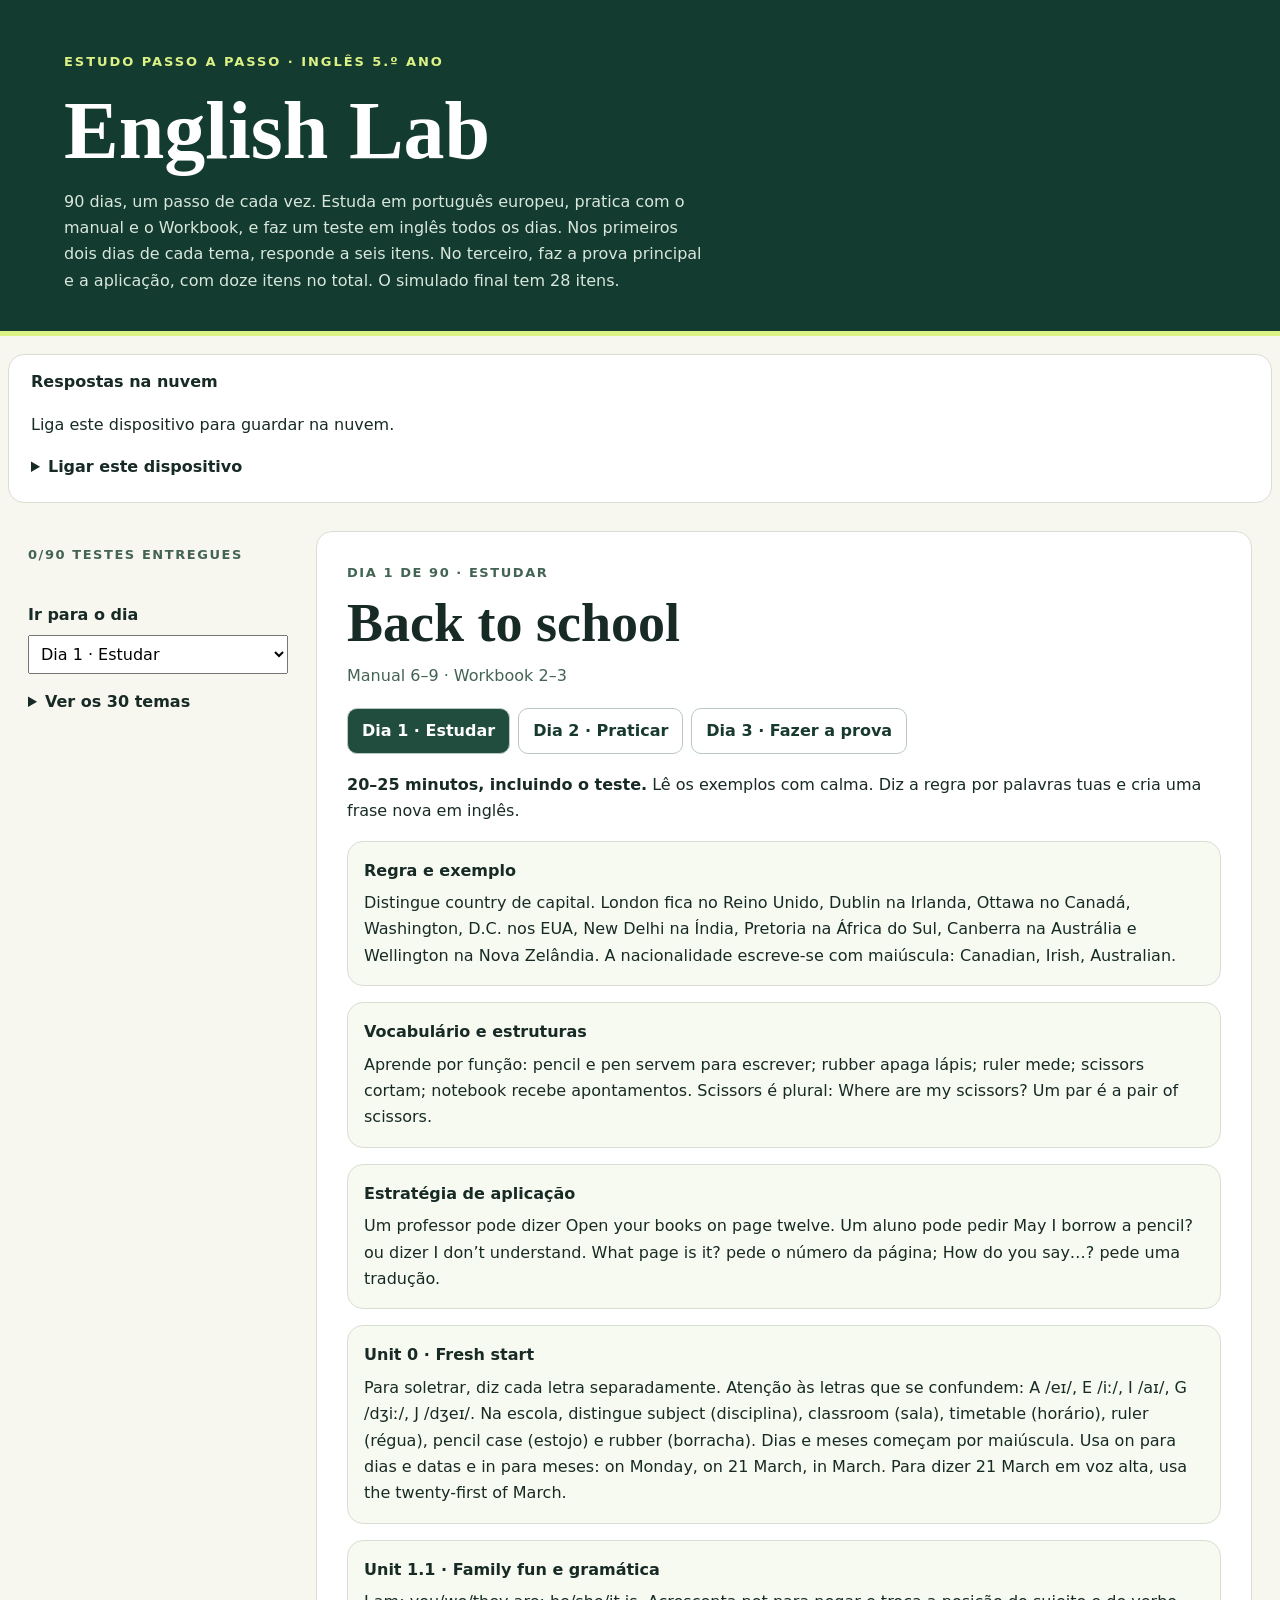
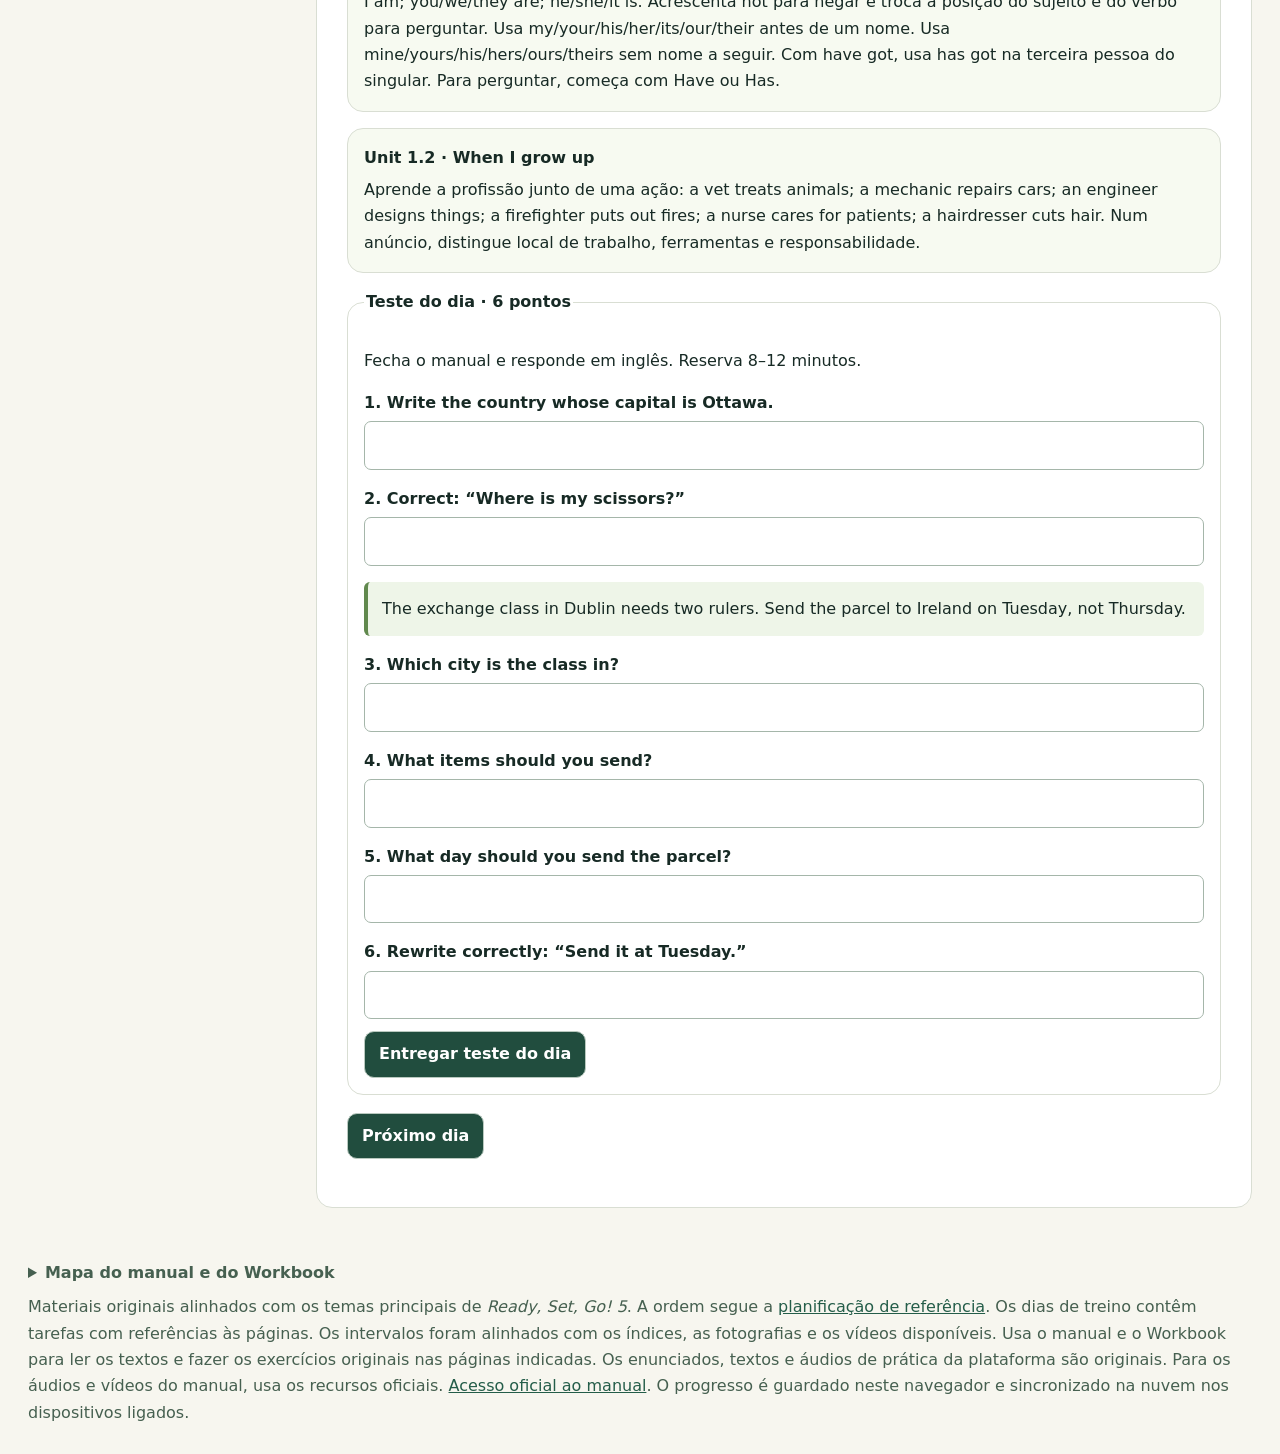
==== commit 5a70fe8f: "Increase English test volume and add a school-length final" ====
--- a/index.html
+++ b/index.html
@@ -2,7 +2,7 @@
 <style>
 *{box-sizing:border-box}body{margin:0;background:#f7f6ef;color:#172a25;font:16px/1.65 system-ui,sans-serif}header{background:#143b30;color:#fff;padding:48px max(5vw,22px) 37px;border-bottom:5px solid #ddf285}header p{max-width:650px;margin:0;color:#d9e7dd}h1,h2{font-family:Georgia,serif;line-height:1.1}h1{font-size:clamp(44px,8vw,82px);margin:12px 0}h2{font-size:clamp(34px,5vw,54px);margin:10px 0}.tag{color:#ddf285;font-weight:800;letter-spacing:.15em;font-size:13px}.layout{max-width:1320px;margin:auto;display:grid;grid-template-columns:260px minmax(0,1fr);gap:28px;padding:28px}nav,.topics{display:grid;align-content:start;gap:7px}button{font:inherit;cursor:pointer;border:1px solid #b9c9bf;border-radius:10px;background:#fff;padding:9px 14px;color:#17392e;font-weight:650}button:hover{background:#edf5dc}button[aria-current=true],button.primary{background:#214d3e;color:white}nav button{text-align:left}nav select{width:100%;font:inherit;padding:8px}.topics{margin-top:8px}nav small{float:right}section,article,fieldset{border:1px solid #d9ded3;border-radius:16px;background:#fff;padding:clamp(16px,3vw,30px);margin:0 0 16px}article{background:#f7faf1;padding:16px}article p{margin:0}h3{margin:0 0 12px}h4{margin:0 0 6px}.tabs{display:flex;gap:8px;margin:18px 0;flex-wrap:wrap}.eyebrow{color:#436454;font-size:13px;letter-spacing:.12em;font-weight:800;text-transform:uppercase}.meta{color:#456354}.source{padding:14px;background:#eef5e8;border-left:4px solid #61894e;border-radius:6px;white-space:pre-wrap}label{display:block;font-weight:650;margin-top:16px}input[type=text],textarea{width:100%;display:block;margin:5px 0 12px;padding:10px;border:1px solid #a5b6aa;border-radius:7px;font:inherit}textarea{min-height:124px}fieldset{padding:16px;min-width:0}legend{font-weight:800}details{margin:8px 0}summary{cursor:pointer;font-weight:700}.feedback{padding:12px;border-radius:8px;background:#edf5e8;margin-bottom:8px}.review{background:#fff2d7}footer{max-width:1320px;margin:auto;padding:0 28px 28px;color:#466050}a{color:#245d49}@media(max-width:740px){.layout{grid-template-columns:1fr;padding:14px;gap:14px}.topics{grid-template-columns:repeat(2,minmax(0,1fr))}nav p{grid-column:1/-1;margin:0}nav button{font-size:13px;padding:6px 8px}}
 </style>
-<header><span class="tag">ESTUDO PASSO A PASSO · INGLÊS 5.º ANO</span><h1>English Lab</h1><p>90 dias, um passo de cada vez. Estuda em português europeu, pratica com o manual e o Workbook, e faz um teste em inglês todos os dias. Há dois minitestes por tema e uma prova completa no terceiro dia.</p></header>
+<header><span class="tag">ESTUDO PASSO A PASSO · INGLÊS 5.º ANO</span><h1>English Lab</h1><p>90 dias, um passo de cada vez. Estuda em português europeu, pratica com o manual e o Workbook, e faz um teste em inglês todos os dias. Nos primeiros dois dias de cada tema, responde a seis itens. No terceiro, faz a prova principal e a aplicação, com doze itens no total. O simulado final tem 28 itens.</p></header>
 <section class="cloud-panel" style="max-width:1264px;margin:18px auto 0;padding:14px 22px"><strong>Respostas na nuvem</strong><p id="cloud-status" role="status"></p><details><summary>Ligar este dispositivo</summary><form id="cloud-form"><label for="cloud-code">Código privado de ligação</label><input type="password" id="cloud-code" autocomplete="off" autocapitalize="none" spellcheck="false" required><button type="submit">Ligar e sincronizar</button></form></details><button id="cloud-refresh" type="button" hidden>Atualizar da nuvem</button> <button id="cloud-resolve" type="button" hidden>Resolver versões diferentes</button></section>
 <div class="layout"><nav id="nav" aria-label="Plano de 90 dias"></nav><main id="main"></main></div>
 <footer><details><summary>Mapa do manual e do Workbook</summary><ul>
@@ -17,7 +17,7 @@
 <li>Atividades finais e chave do Workbook · 68–79, Stick out! e FBI · dias 82–84.</li>
 <li>Simulados cumulativos · dias 85–90.</li></ul></details>Materiais originais alinhados com os temas principais de <i>Ready, Set, Go! 5</i>. A ordem segue a <a href="https://agpedrogao-m.ccems.pt/pluginfile.php/67841/mod_resource/content/1/Planifica%C3%A7%C3%A3o%205%C2%BAano.pdf">planificação de referência</a>. Os dias de treino contêm tarefas com referências às páginas. Os intervalos foram alinhados com os índices, as fotografias e os vídeos disponíveis. Usa o manual e o Workbook para ler os textos e fazer os exercícios originais nas páginas indicadas. Os enunciados, textos e áudios de prática da plataforma são originais. Para os áudios e vídeos do manual, usa os recursos oficiais. <a href="https://www.leyaeducacao.com/alunos/222">Acesso oficial ao manual</a>. O progresso é guardado neste navegador e sincronizado na nuvem nos dispositivos ligados.</footer>
 <script>
-const days=[{"title": "Back to school", "topic": "Manual 6–9 · Workbook 2–3", "time": 25, "lesson": ["Distingue country de capital. London fica no Reino Unido, Dublin na Irlanda, Ottawa no Canadá, Washington, D.C. nos EUA, New Delhi na Índia, Pretoria na África do Sul, Canberra na Austrália e Wellington na Nova Zelândia. A nacionalidade escreve-se com maiúscula: Canadian, Irish, Australian.", "Aprende por função: pencil e pen servem para escrever; rubber apaga lápis; ruler mede; scissors cortam; notebook recebe apontamentos. Scissors é plural: Where are my scissors? Um par é a pair of scissors.", "Um professor pode dizer Open your books on page twelve. Um aluno pode pedir May I borrow a pencil? ou dizer I don’t understand. What page is it? pede o número da página; How do you say…? pede uma tradução."], "practice": ["Treino: pede uma régua emprestada e pergunta pela página.", "May I borrow a ruler, please? What page is it?"], "audio": "Open your notebooks on page nineteen. Put your scissors away and take out a ruler. The blue notebook belongs to the visitor from Ottawa.", "read": "A class packs two boxes. The blue box goes to Wellington with six notebooks and no scissors. The green box goes to Dublin with scissors and pencils. Bea needs something to erase pencil marks, but neither box contains it.", "q": [["Which page should you open? Write the number in words.", "nineteen"], ["Which item do you need now?", "a ruler/ruler"], ["Which country receives the blue box?", "new zealand"], ["Which city receives the scissors?", "dublin"], ["What item is Bea missing?", "a rubber/rubber/an eraser/eraser"], ["Correct: “Where is my scissors?”", "where are my scissors"], ["Complete politely with one word: “___ I borrow your ruler, please?”", "may/can/could"], ["Write a dialogue in which a teacher gives two instructions and a student asks two relevant questions. Use a page number and two school items.", "Open your book on page twelve. Take out your ruler. May I borrow one? Where is my notebook?", "Duas instruções, duas perguntas e vocabulário adequado."]], "pagework": [["Manual 6–7", "Localiza os oito países do mapa e diz uma capital por país. Soletra dois nomes e compara as tuas respostas com o mapa. Usa a canção para identificar palavras ligadas à escola e à comunicação."], ["Manual 8–9 · Workbook 2–3", "Dá três ordens de sala de aula, depois muda de papel e faz três pedidos educados. Nomeia quatro objetos apontados por outra pessoa sem consultar a lista."]], "quick": [[["Write the country whose capital is Ottawa.", "Canada"], ["Correct: “Where is my scissors?”", "where are my scissors"]], [["Ask to borrow a pencil using “May”.", "may i borrow a pencil"], ["Complete with one word: “Open your books ___ page ten.”", "on"]]]}, {"title": "Hello and happy birthday", "topic": "Manual 10–13 · Workbook 4–9", "time": 25, "lesson": ["Numa ficha, first name e surname são campos diferentes. Diz How do you spell your surname? e soletra devagar. Good evening é uma saudação; Good night é uma despedida. Nice to meet you serve para uma primeira apresentação.", "I, you, he, she, it, we e they substituem sujeitos. My sister and I → we. My sisters → they. Usa 13 para idade e 13th para posição ou data. Atenção a first, second, third, fifth e twelfth.", "Num convite, indica ocasião, data, hora e prazo de resposta. Usa on para dias e datas, in para meses, at para horas. Please reply by Friday indica um prazo, não o dia da festa."], "practice": ["Treino: pergunta como se soletra Lane e convida para 12 de junho às cinco.", "How do you spell Lane? Please come on the twelfth of June at five."], "audio": "My surname is Reed: R, E, E, D. I’m thirteen, but my brother is thirty. Please reply by Thursday.", "read": "Jo’s invitation: “My birthday is in April. The party is on 21 April at 17:30. Please reply by 18 April.” Jo and Ana are organising it together. Ana is also bringing a cake.", "q": [["Write the surname.", "reed"], ["How old is the speaker? Write the number in words.", "thirteen"], ["Write the date of the party in words, without the time.", "the twenty-first of april/twenty-first of april/april the twenty-first"], ["What date is the reply deadline? Use DD/MM.", "18/04"], ["Replace “Jo and Ana” with one subject pronoun.", "they"], ["Complete with the correct preposition: “The party is ___ 21 April.”", "on"], ["Ask someone to spell their surname. Begin with “How”.", "how do you spell your surname"], ["Write a four-line birthday invitation including the occasion, date, time and reply deadline. Use three different prepositions.", "It’s my twelfth birthday! The party is on 21 April. Come at half past five. Please reply by 18 April.", "Quatro informações e três preposições adequadas."]], "pagework": [["Manual 10–11 · Workbook 4–6", "Faz a entrevista de apresentação. Pede nome, apelido, soletração, idade e localidade. Troca as perguntas com o colega e distingue how, what, where, when e who."], ["Manual 12–13 · Workbook 7–9", "Escreve uma data com um ordinal e o mês, uma idade com um cardinal e um convite com data e prazo de resposta. Substitui dois grupos de nomes por pronomes pessoais. Confirma a diferença entre on, in e by."]], "quick": [[["Write the ordinal form of “twelve”.", "twelfth"], ["Replace “my cousin and I” with a subject pronoun.", "we"]], [["Write 22 March in words. Begin with “the”.", "the twenty-second of march"], ["Complete: “Please reply ___ Friday at the latest.”", "by"]]]}, {"title": "Family fun", "topic": "Manual 14–23 · Workbook 10–13", "time": 28, "lesson": ["Começa na pessoa indicada na árvore. A sibling pode ser um irmão ou uma irmã. A tua prima é a filha de um tio ou tia. A tua sobrinha é a filha de um irmão ou irmã. Stepbrother e half-brother descrevem relações diferentes.", "Distingue my, your, his, her, its, our e their. O possessivo concorda com o possuidor: Leo has a sister. His sister is Mia. My parents have a dog. Their dog is small.", "Com be, escreve I am, she is e they are. Para negar, acrescenta not. Para perguntar, inverte: Are they siblings? Yes, they are. No, they aren’t. Em resposta afirmativa curta, escreve Yes, she is."], "practice": ["Treino: substitui “the twins” e transforma “They are cousins” numa pergunta.", "They. Are they cousins?"], "audio": "I’m Ben. Mia is my sister. Our father’s brother is Eli. His daughter Rose lives next door, but she isn’t my sister.", "read": "Nina and Tom are siblings. Nina has a daughter, Bea. Tom has a son, Max. Bea’s mum teaches at Max’s school, but Max’s dad works in a hospital.", "q": [["What is Eli’s relationship to Ben? Give one word.", "uncle"], ["What is Rose’s relationship to Ben? Give one word.", "cousin"], ["What is Max’s relationship to Bea? Give one word.", "cousin"], ["What is Bea’s relationship to Tom? Give one word.", "niece"], ["Who teaches at Max’s school?", "nina/bea's mum/bea's mother"], ["Complete: “Max and Bea have the same grandparents. ___ grandparents live nearby.”", "their"], ["Turn “Nina and Tom are siblings” into a yes/no question.", "are nina and tom siblings"], ["Write four sentences for a family introduction. Use two possessive determiners, a negative form of be and two different family links.", "My name is Bea. My mum is Nina. Her brother is Tom. Max isn’t my brother; he is my cousin.", "Dois possessivos, negativa e relações corretas."]], "pagework": [["Manual 14–17 · Workbook 10–11", "Usa as pistas da árvore para justificar relações por dois passos. Escreve pares como uncle/aunt e stepson/stepdaughter. Descreve a família com my, her, his, our e their."], ["Manual 18–23 · Workbook 12–13", "Lê o perfil e regista quem é cada pessoa. Ouve o podcast quando disponível. Transforma uma frase com be em negativa, pergunta e duas respostas curtas. Termina com uma apresentação escrita de ti e da tua família."]], "quick": [[["My uncle’s son is my ___.", "cousin"], ["Complete: “Ella and Dan have a dog. ___ dog is small.”", "their"]], [["My sister’s daughter is my ___.", "niece"], ["Turn “They are twins” into a yes/no question.", "are they twins"]]]}, {"title": "When I grow up", "topic": "Manual 24–29 · Workbook 14–17", "time": 28, "lesson": ["Liga as profissões à ação e ao local: a dentist treats teeth, a flight attendant helps passengers, a mechanic repairs vehicles, a chef cooks, an architect designs buildings. Distingue um trabalhador da ação: a hairdresser dá a haircut.", "My cap → mine; your cap → yours; his cap → his; her cap → hers; our caps → ours; their caps → theirs. O determinante vem antes do nome. O pronome substitui o conjunto.", "Um possuidor singular recebe ’s: the nurse’s bag. Plural regular terminado em s recebe só apóstrofo: the nurses’ bags. Plural irregular recebe ’s: the children’s bags. Descobre primeiro quantos donos existem."], "practice": ["Treino: reescreve “the bags of the two dentists” e depois substitui o grupo todo por um pronome.", "The two dentists’ bags. The bags are theirs."], "audio": "Maya treats people’s teeth. Her brother draws plans for new buildings. The red case belongs to Maya, but the blue one is his.", "read": "The school interviews Kim, who checks car brakes, Ari, who looks after passengers on planes, and Jo, who cooks at a hotel. Kim and Ari share a project. Jo has a project alone.", "q": [["What is Maya’s job?", "dentist/a dentist"], ["Who owns the blue case?", "maya's brother/her brother"], ["What is Kim’s job?", "mechanic/a mechanic"], ["What is Ari’s job?", "flight attendant/a flight attendant"], ["Complete using one possessive pronoun: “The shared project belongs to Kim and Ari. It is ___.”", "theirs"], ["Rewrite “the project of the children” using an apostrophe.", "the children's project"], ["Replace “my notebook” with one word: “That notebook is ___.”", "mine"], ["Write an interview of at least five lines. Infer one job from two responsibilities and use both an apostrophe and a possessive pronoun.", "Is this Ari’s bag? Yes, it’s hers. What does Ari do? She checks that passengers are safe and helps them find their seats. She’s a flight attendant.", "Duas responsabilidades, profissão coerente e duas formas de posse."]], "pagework": [["Manual 24–27 · Workbook 14–16", "Identifica profissões pela tarefa ou local de trabalho. Em cada objeto perdido, escreve a forma com nome e a forma sem nome: her cap / hers. Depois redige três frases sobre uma profissão que gostarias de ter."], ["Manual 28–29 · Workbook 17", "Depois da atividade de vídeo, escreve uma profissão inferida e a tua pista. Treina a diferença entre the actor’s hat, the actors’ hats e the children’s hats. Justifica a posição do apóstrofo. Para posse partilhada, compara Mia and Leo’s dog com Mia’s and Leo’s dogs."]], "quick": [[["What is the job of someone who designs buildings? Give the job name.", "architect/an architect"], ["Replace “my bag” with one word: “It’s ___.”", "mine"]], [["Rewrite with an apostrophe: “the coats of the two nurses”.", "the two nurses' coats"], ["A person repairs cars for a living. Give the job name.", "mechanic/a mechanic"]]]}, {"title": "Body and physical features", "topic": "Manual 30–32 · Workbook 18–19", "time": 28, "lesson": ["Rosto: eye, ear, nose, mouth, tooth, chin. Corpo: head, neck, shoulder, arm, hand, finger, stomach, leg, knee, foot, toe. Os plurais de tooth e foot são teeth e feet.", "Descreve comprimento, forma e cor do cabelo: medium-length wavy brown hair. Distingue curly, wavy e straight. Uma pessoa pode ter freckles, a beard, a moustache, glasses, a dental brace, braids ou a ponytail.", "Usa be com adjetivos: She is tall; Her hair is short. Usa have got com nomes: She has got short hair. Diz of medium height. Ao descrever pessoas, escolhe características relevantes e fala com respeito."], "practice": ["Treino: descreve alguém de estatura média, com cabelo curto ondulado e sardas.", "She is of medium height. She has got short wavy hair and freckles."], "audio": "Find the volunteer with glasses and a ponytail. Her left knee is hurt. Her friend has got a dental brace.", "read": "Ash is tall and has got short wavy brown hair. Sol is of medium height and has got short straight brown hair. Ren is tall, has got short straight brown hair and wears glasses. Ash and Ren both have freckles.", "q": [["Which body part is hurt?", "knee/left knee/her left knee"], ["Who has got a dental brace?", "her friend/the volunteer's friend"], ["Who shares Ash’s height and Sol’s hairstyle?", "ren"], ["Which two people have freckles? Write their names in alphabetical order joined by “and”.", "ash and ren"], ["Write the plural of “tooth”.", "teeth"], ["Correct: “Her hair are short and she is freckles.”", "her hair is short and she has got freckles"], ["Rewrite with “has got”: “Ren’s hair is short, straight and brown.”", "ren has got short straight brown hair"], ["Write four sentences that distinguish Ren from both other people. Include two contrasts and three accurate features.", "Ren is tall, but Sol is of medium height. Ren has got short straight brown hair. Ash has got wavy hair. Ren wears glasses.", "Dois contrastes e três pistas coerentes."]], "pagework": [["Manual 30–31 · Workbook 18–19", "Aponta e nomeia oito partes do corpo. Dá os plurais de foot e tooth. Descreve cabelo com três adjetivos, distingue a ponytail de braids e escolhe traços que permitam identificar uma pessoa sem repetir a descrição."], ["Manual 32", "Compara os dois perfis. Responde com frases completas sobre cabelo, olhos, altura e acessórios. Para o exercício Stop & Think, distingue observação de opinião e explica por que duas pessoas podem interpretar a mesma imagem de forma diferente."]], "quick": [[["Write the plural of “tooth”.", "teeth"], ["Complete using “be”: “Her hair ___ short and curly.”", "is"]], [["What do we call the small brown spots some people have on their faces?", "freckles"], ["Correct: “He has got brown short wavy hair.” Use length, shape, colour.", "he has got short wavy brown hair"]]]}, {"title": "Have got", "topic": "Manual 33–34 · Workbook 20–21 · Grammar Bank 154", "time": 28, "lesson": ["Afirmativa: I/you/we/they have got; he/she/it has got. Formas curtas: I’ve got, she’s got, they’ve got. Em she’s got, ’s significa has; em she’s tall, ’s significa is.", "Negativa: haven’t got ou hasn’t got. Interrogativa: Have they got…? Has she got…? O got mantém-se na pergunta, mas desaparece na resposta curta: Yes, they have. No, she hasn’t.", "Evita Does she has got…? Usa Has she got…? com esta estrutura. Se a fonte der informação sobre duas pessoas, verifica se a pergunta se refere a uma ou a ambas."], "practice": ["Treino: transforma “Mia has got glasses” numa negativa e numa pergunta.", "Mia hasn’t got glasses. Has Mia got glasses?"], "audio": "I’ve got brown eyes. My twins have got green eyes, but only one of them has got glasses. Neither has got freckles.", "read": "Ava has got a red cap and a blue bag. Leo has got a blue bag but hasn’t got a cap. Their dog has got a green collar.", "q": [["What colour are the twins’ eyes?", "green"], ["Have both twins got glasses? Use a short answer with “they”.", "no they haven't/no they have not"], ["Has Ava got a blue bag? Use a short answer with “she”.", "yes she has"], ["Who hasn’t got a cap?", "leo"], ["What has the dog got? Include the article.", "a green collar"], ["Write the negative using a contraction: “The dog has got a blue collar.”", "the dog hasn't got a blue collar"], ["Ask whether both children have got a blue bag.", "have both children got a blue bag/have both children got blue bags"], ["Write a six-line interview about Ava and Leo. Include two questions, two short answers, an affirmative and a negative with have got.", "Has Ava got a cap? Yes, she has. Has Leo got one? No, he hasn’t. They have got blue bags. Leo hasn’t got a cap.", "Duas perguntas, respostas curtas e formas corretas."]], "pagework": [["Manual 33 · Workbook 20", "Escreve duas frases afirmativas e duas negativas com have got, incluindo um sujeito plural. Volta a escrever com contrações. Lê o exercício de vídeo e responde após veres o recurso oficial."], ["Manual 34 · Workbook 21", "Reordena perguntas e completa respostas curtas. Faz uma entrevista de seis linhas em que a outra pessoa tenta adivinhar uma personagem a partir das respostas. Inclui Have they got…? e Has she got…?"]], "quick": [[["Complete: “He ___ got a red cap.”", "has"], ["Make “We have got glasses” negative. Use a contraction.", "we haven't got glasses"]], [["Make “Mia has got green eyes” a yes/no question.", "has mia got green eyes"], ["Answer “Have they got a pet?” with a negative short answer.", "no they haven't/no they have not"]]]}, {"title": "My style", "topic": "Manual 35–37 · Workbook 22–23 · Aspeto físico, roupa, calçado e acessórios", "time": 30, "lesson": ["Usa be para altura ou características expressas por adjetivos: He is tall. Usa have got para cabelo e olhos: He has got short curly hair. Usa be wearing para o que a pessoa tem vestido na imagem: He is wearing a striped shirt. Com they, troca is por are e has por have.", "Aprende os nomes pela categoria: jumper, hoodie e coat são peças de roupa; trainers e boots são calçado; scarf, belt e gloves são acessórios. Trousers, jeans e shorts usam forma plural. Escreve a pair of trousers ou these trousers.", "A ordem habitual da descrição é tamanho/comprimento, forma e cor: long straight brown hair. Procura contrastes em textos e áudios: usually indica hábito; today ou right now indica a situação atual. Um casaco que alguém traz na mão pode identificar a pessoa, mas não é uma peça que tem vestida."], "practice": ["Treino: corrige “They has got blue eyes and is wearing a boots”.", "They have got blue eyes and are wearing boots."], "audio": "Look for the girl with glasses and short curly hair. She usually wears black trainers, but today she’s wearing brown boots. The red scarf is in her bag.", "read": "At the costume stall, Iris has got long straight hair and is wearing a plain green jumper. Nia has got short curly hair and a striped green jumper. Liv has got long straight hair and a striped green jumper. Liv is carrying a silver belt for Iris. Only Nia is wearing glasses.", "q": [["What footwear is she wearing today?", "brown boots"], ["Where is her scarf? Answer with a phrase beginning with “in”.", "in her bag"], ["Who has the same hair as Iris but a different jumper pattern?", "Liv"], ["Who is wearing glasses and a striped jumper?", "Nia"], ["What accessory is Liv carrying?", "silver belt/a silver belt"], ["Correct: “Iris have got long straight hair and are wearing a green jumper.”", "Iris has got long straight hair and is wearing a green jumper"], ["Rewrite “The boots are brown” using “a pair of” and “She is wearing”.", "she is wearing a pair of brown boots"], ["Write five sentences identifying one of the three people for someone at the stall. Include two matching clues and one explicit contrast with another person.", "Liv has got long straight hair. She is wearing a striped green jumper. Iris has got long straight hair too. Iris’s jumper is plain. Liv is carrying a silver belt.", "Duas pistas corretas; contraste apoiado no texto; uso correto de has got e is wearing."]], "pagework": [["Manual 35–36 · Workbook 22–23", "Classifica doze itens como roupa, calçado ou acessórios. Distingue shirt/T-shirt, shoes/boots/trainers e cap/hat. Na canção, confirma a cor e o objeto antes de escrever o par."], ["Manual 37", "Faz uma audição de catálogo em voz alta. Inclui nome, idade, altura, cabelo, rosto, roupa, calçado, um acessório e uma opinião. Faz uma pergunta de seguimento à pessoa que ouve."]], "quick": [[["Complete: “I’m ___ a jacket today.”", "wearing"], ["Write the missing word: “a ___ of trainers”.", "pair"]], [["Name the accessory you wear around your waist to hold trousers up.", "belt/a belt"], ["Correct: “She are wearing a blue jeans.”", "she is wearing blue jeans/she's wearing blue jeans"]]]}, {"title": "Unit 1 checkpoint", "topic": "Manual 38–43 · Workbook Practice Test 1, 24–27", "time": 32, "lesson": ["Um teste de unidade combina tópicos. Para uma ficha de audição, prevê se cada espaço pede um nome, idade, profissão ou roupa. Na primeira audição identifica a pessoa; na segunda confirma os detalhes.", "Quando uma afirmação contém um erro, muda só a informação incorreta. Se a resposta deve ser completa, usa sujeito e verbo. Para reconstruir uma profissão com letras trocadas, verifica o contexto e todas as letras.", "Numa resposta a um pen pal, apresenta nome, idade, localidade, família, aspeto e roupa preferida. Liga ideias com and ou but. Revê artigos, possessivos e have got."], "practice": ["Treino: corrige “She is from Cork” se a fonte disser que vive em Dublin e é de Galway.", "She is from Galway."], "audio": "My name is Bea Lane. I am eleven and I live in Cork. My mum designs buildings. I usually wear a hoodie, but today I have got a red coat.", "read": "Zoe is twelve and is from Cardiff. Her dad is a dentist and her mum is a vet. She has got one brother, not two. Her hair is long and wavy. She usually wears a tracksuit, but today she is wearing a blue dress.", "q": [["Write the surname.", "lane"], ["What is the mother’s job?", "architect/an architect"], ["Correct “Zoe is from London” in a full sentence.", "zoe is from cardiff"], ["How many brothers has she got? Begin with “She”.", "she has got one brother/she's got one brother"], ["What is she wearing today?", "a blue dress/blue dress"], ["Unscramble “TISDENT” to name the profession.", "dentist"], ["Complete with a possessive pronoun: “The dress belongs to Zoe. It is ___.”", "hers"], ["Reply to Zoe in six sentences. Include name, age, origin, a relative’s job, two physical features and favourite clothes.", "I’m Kai and I’m eleven. I’m from Leeds. My mum is a nurse. I’m tall and I’ve got short dark hair. I like jeans. My favourite shoes are my red trainers.", "Dados pedidos, clareza e estruturas corretas."]], "pagework": [["Manual 38–43", "Faz o projeto de roupa e arte, depois passa por 5 Important Things, Check It Now e Need for Speed. Marca cada resposta que conseguiste dar sem ajuda e explica em inglês uma alteração que farias ao visual."], ["Workbook 24–27", "Faz Practice Test 1 no papel: audição de preenchimento de ficha, correção de informação, respostas completas, família, profissões, roupa, posse, be e have got. Redige a resposta ao pen pal antes de consultar a chave."]], "quick": [[["Complete: “Lea and I are friends. ___ school is nearby.”", "our"], ["Turn “His dad is a vet” into a yes/no question.", "is his dad a vet"]], [["“My mum’s sister’s son” is my ___.", "cousin"], ["Correct: “The boots are hers boots.” Keep the word “boots” once.", "the boots are hers"]]]}, {"title": "My house, my spot", "topic": "Manual 44–51 · Workbook 28–30 · Divisões, localização e there is / there are", "time": 25, "lesson": ["Usa there is com uma coisa no singular e there are com coisas no plural. Para perguntar, começa com Is there…? ou Are there…? Responde Yes, there is ou No, there aren’t. The kitchen is upstairs localiza uma divisão conhecida; There is a kitchen upstairs indica que existe uma.", "Usa next to para ao lado, between para entre dois pontos, opposite para em frente do outro lado e behind para atrás. Para ler uma planta, identifica primeiro o ponto de referência. Between the hall and the kitchen dá dois pontos.", "Num anúncio, distingue floors de rooms. Ground floor é o piso ao nível da rua em inglês britânico. Upstairs e downstairs indicam pisos, não divisões. Junta palavras conhecidas para deduzir spare room pelo contexto: uma divisão extra usada por hóspedes."], "practice": ["Treino: faz uma pergunta sobre duas casas de banho no piso de cima.", "Are there two bathrooms upstairs?"], "audio": "Come through the front door. The kitchen is on the left. Go past it to reach the study. The bathroom is upstairs, opposite the spare room.", "read": "Ground floor, from left to right: hall, kitchen, study. The study opens onto the garden. Upstairs: two bedrooms and one bathroom. The larger bedroom is above the study. Guests sleep in the smaller bedroom.", "q": [["Which room do you pass before reaching the study?", "the kitchen/kitchen"], ["Which room is opposite the bathroom?", "the spare room/spare room"], ["Which room is between the hall and the study?", "the kitchen/kitchen"], ["What is immediately below the larger bedroom?", "the study/study"], ["How many bedrooms are upstairs? Write the number in words.", "two"], ["Write a yes/no question asking whether there is one bathroom upstairs. Do not use the word “one”.", "is there a bathroom upstairs"], ["Rewrite in the negative with “there”: “There are two kitchens downstairs.”", "there are not two kitchens downstairs/there aren't two kitchens downstairs"], ["Give directions from the hall to the garden in four short sentences. Include the order of the rooms and two position or direction expressions.", "Start in the hall. Walk past the kitchen. Go into the study next to the kitchen. The study opens onto the garden.", "Ordem correta; dois marcadores de posição/direção; instruções claras em inglês."]], "pagework": [["Manual 44–47 · Workbook 28", "Desenha uma planta com attic, basement, pantry, hall, garage e porch. Distingue divisão de parte da casa. Descreve duas divisões e compara plantas com um colega."], ["Manual 48–51 · Workbook 29–30", "Lê sobre a casa, distingue pisos e escreve perguntas com Is there/Are there. Usa in, on, under, in front of, behind, between, next to, opposite, above e below. No vídeo dos EUA, toma nota de uma palavra que muda entre variedades de inglês."]], "quick": [[["Which room is usually directly under a roof and above the main rooms?", "attic/the attic"], ["Complete: “There ___ two kitchens downstairs.”", "are"]], [["Write a yes/no question using “there” about a garage downstairs.", "is there a garage downstairs"], ["Complete: “The kitchen is ___ the hall and the study.”", "between"]]]}, {"title": "Around the house", "topic": "Manual 54–61 · Workbook 31–33 · Mobiliário, objetos, plurais e artigos", "time": 25, "lesson": ["Usa a ou an antes de um nome singular ainda não identificado. A escolha depende do som: an armchair, a useful shelf. Usa the quando já sabes qual é o objeto: There is a lamp. The lamp is above the desk.", "Aprende padrões e exceções: chair → chairs; box → boxes; shelf → shelves; child → children. Furniture é incontável em inglês: some furniture ou two pieces of furniture. O verbo concorda com aquilo que se conta: There is some furniture; there are two chairs.", "Lê descrições como instruções práticas. Under indica diretamente por baixo; below indica um nível inferior. Inside the drawer e on the desk descrevem posições diferentes. Confirma se te perguntam pela posição atual ou pela posição pretendida."], "practice": ["Treino: corrige “There are an chair and two shelfs” usando duas frases.", "There is a chair. There are two shelves."], "audio": "Put the keys in the top drawer, not on the desk. There are two boxes under the desk. The smaller box is empty.", "read": "Room list: one old armchair next to the window; two shelves above the desk; one lamp on the desk; two boxes under the desk. Move the lamp onto the lower shelf. Leave the boxes where they are.", "q": [["Where should the keys go?", "in the top drawer/the top drawer"], ["Which box is empty?", "the smaller box/smaller box"], ["Where will the lamp be after the move?", "on the lower shelf/the lower shelf"], ["What stays under the desk?", "the boxes/two boxes/the two boxes"], ["Write the plural: “one shelf, two ___”.", "shelves"], ["Complete with the correct article: “There is ___ old armchair next to the window.”", "an"], ["Correct: “There are two box under the desk.”", "there are two boxes under the desk"], ["Write four instructions to prepare a room for a visitor. Use three pieces of furniture, two position expressions and an article that introduces an object.", "Put an armchair next to the window. Put a lamp on the desk. Move the desk away from the door. Place the chair opposite the armchair.", "Três peças; duas posições; artigos e instruções compreensíveis."]], "pagework": [["Manual 54–56 · Workbook 31", "Associa objetos à divisão onde costumam ficar. Distingue cupboard de wardrobe, cooker de oven e sink de washbasin. Explica como organizarias um quarto pequeno."], ["Manual 57–61 · Workbook 32–33", "Classifica plurais regulares e irregulares: buses, tomatoes, cities, knives, mice, people, sheep. Usa a/an para introduzir, the para algo identificado e zero artigo em generalizações plurais: I like dogs. Faz um diálogo a receber um visitante."]], "quick": [[["Write the plural of “shelf”.", "shelves"], ["Complete: “There is ___ armchair by the window.”", "an"]], [["What furniture is normally used for hanging clothes in a bedroom?", "wardrobe/a wardrobe"], ["Correct: “There are two box under a desk.” Keep “a desk”.", "there are two boxes under a desk"]]]}, {"title": "A home on paper", "topic": "Manual 48–53, 62–67 · Workbook Practice Test 2, 34–37", "time": 30, "lesson": ["Uma descrição de casa pode organizar-se por localização, exterior, pisos e divisões. On the ground floor e upstairs funcionam como guias. Usa there is/are para introduzir e the para voltar a mencionar.", "Num mapa, in front of, behind, above e below mudam com o ponto de referência. Distingue across from/opposite de next to. Uma casa pode ter a front porch, an attic, a basement e a pantry.", "Quando uma escolha depende de acessibilidade ou capacidade, separa as condições. Verifica as palavras only, no e except antes de justificar."], "practice": ["Treino: descreve uma casa com dois quartos por cima da cozinha e sem garagem.", "There are two bedrooms above the kitchen. There isn’t a garage."], "audio": "The basement is closed. Use the ground-floor study opposite the kitchen. The spare chairs are in the hall.", "read": "House A has one bedroom upstairs and a study downstairs. House B has two bedrooms downstairs, but no garden. House C has two bedrooms downstairs and a garden behind the kitchen. A family needs two bedrooms without stairs and outdoor space.", "q": [["Which room should you use?", "the study/study/the ground-floor study"], ["Where are the spare chairs?", "in the hall/the hall"], ["Which house meets both needs?", "house c/c"], ["What rules out House B?", "no garden/it has no garden/it hasn't got a garden"], ["Where is House C’s garden?", "behind the kitchen"], ["Write the plural of “knife”.", "knives"], ["Ask whether House C has a basement using “there”.", "is there a basement in house c"], ["Write a six-sentence estate listing for House C. Mention layout, two location expressions and why House A is unsuitable.", "House C has got two bedrooms downstairs. There is a kitchen on the ground floor. The garden is behind the kitchen. Both bedrooms are on the same floor. House A has only one bedroom. That bedroom is upstairs.", "Disposição, duas expressões de lugar e comparação apoiada."]], "pagework": [["Manual 52–53 e 62–67 · Workbook 34–37", "Escreve a descrição de uma casa por pisos. Faz o projeto da casa em miniatura e os blocos de revisão. Resolve Practice Test 2 com leitura, plurais, artigos e localização. Corrige os erros no fim."]], "quick": [[["Complete: “There ___ a desk and a lamp in the study.”", "is"], ["Write the plural of “knife”.", "knives"]], [["Correct: “Are there a garden behind the house?”", "is there a garden behind the house"], ["Complete: “A bedroom is directly ___ the study on the floor beneath it.”", "below/under"]]]}, {"title": "Take a break!", "topic": "Manual 70–76 · Workbook 38–43 · Tempos livres e presente contínuo", "time": 25, "lesson": ["O present continuous tem duas partes: am/is/are + verbo em -ing. She is reading; They are playing. Para negar, acrescenta not após o auxiliar. Para perguntar, leva o auxiliar para antes do sujeito: What are they doing?", "Vê como a palavra muda: make → making; run → running; swim → swimming; play → playing. Aprende a expressão completa: take photos, ride a bike, go skating, play board games.", "Distingue uma ação em curso de um hábito. Today ou at the moment pode orientar a leitura, mas confirma a ação em causa. Em “Leo usually cycles, but today he is walking”, cycling é o hábito e walking é o que vês agora."], "practice": ["Treino: faz uma pergunta para obter “They are taking photos” como resposta.", "What are they doing?"], "audio": "The boys are playing chess indoors because it is raining. Mia is making a poster beside the door. She isn’t painting the wall.", "read": "Jay normally rides his bike after school. At the youth centre today, he is fixing it while Asha is taking photos of the chess club. Two players are packing their bags, but the youngest player is still playing.", "q": [["Why are the boys indoors? Begin with “because”.", "because it is raining/because it's raining"], ["What is Mia making?", "a poster/poster"], ["Who is taking photos?", "Asha"], ["What is Jay doing to his bike? Answer with a full sentence beginning “He”.", "he is fixing it/he's fixing it/he is fixing his bike/he's fixing his bike"], ["What are the two players doing? Write a full sentence beginning “They”.", "they are packing their bags/they're packing their bags"], ["Complete using “run”: “The children ___ across the park right now.”", "are running"], ["Turn “Asha is taking photos” into a yes/no question.", "is asha taking photos"], ["Write a four-sentence live report from a club. Include a usual activity, two actions in progress and one action that is not happening.", "We usually play chess on Fridays. Today, Ben is making a poster. Two students are taking photos. They aren’t playing chess yet.", "Hábito; duas ações em curso; uma negativa; auxiliares e terminações corretos."]], "pagework": [["Manual 68–74 · Workbook 38–41", "Faz a abertura da unidade e classifica os passatempos por local e equipamento. Lê a passagem sobre um passatempo e resume a ação. Treina -ing com make, run, sit e swim. Na cultura da Austrália, regista uma informação e formula uma pergunta."]], "quick": [[["Complete using “swim”: “The children are ___ now.”", "swimming"], ["Complete: “I ___ making a poster at the moment.”", "am"]], [["Make “They are cycling” negative. Use a contraction.", "they aren't cycling/they're not cycling"], ["Ask what Mia is doing. Begin with “What”.", "what is mia doing"]]]}, {"title": "A club application", "topic": "Manual 69–77 · Workbook 38–43", "time": 28, "lesson": ["Um formulário pede respostas curtas em campos distintos: full name, age, contact, preferred activity e availability. Se pedirem motivo, usa because com uma razão específica.", "No presente contínuo, escreve am/is/are antes de -ing. Corta o e final em make → making; duplica a última consoante em swim → swimming e sit → sitting. Com lie, escreve lying.", "Ao responder a uma pergunta de sim/não, conserva o auxiliar: Is she skating? Yes, she is. Are they running? No, they aren’t. Para descobrir a atividade, usa What are they doing?"], "practice": ["Treino: escreve uma pergunta e resposta curta sobre duas pessoas a nadar.", "Are they swimming? Yes, they are."], "audio": "The club is full on Monday, but there are two places on Wednesday. I’m signing up for chess; my sister is signing up for photography.", "read": "Lee is twelve and wants to join a club after 16:30. Chess starts at 16:15. Film club starts at 17:00 and has places. Photography is at 17:15, but it is full. Lee is making a short film at home this week.", "q": [["On which day are places available?", "wednesday"], ["Which activity is the sister signing up for?", "photography"], ["Which club can Lee join?", "film club/the film club"], ["Why is photography unavailable? Begin with “Because”.", "because it is full/because it's full"], ["What is Lee making?", "a short film/short film"], ["Complete with “sit”: “The children ___ near the door now.”", "are sitting"], ["Ask a yes/no question: “Lee is making a film.”", "is lee making a film"], ["Fill in an application for Lee with age, preferred club, available time and two reasons. Add a question about equipment.", "Age: 12. Club: Film club. Time: 17:00. It has places and I’m free then. Do I need a camera?", "Campos corretos, duas razões e uma pergunta."]], "pagework": [["Manual 75–77 · Workbook 42–43", "Completa perguntas e respostas curtas no presente contínuo. Preenche um formulário com dados inventados, horário e atividade. Faz perguntas a um colega para verificar dados que faltam."]], "quick": [[["Write the -ing form of “sit”.", "sitting"], ["Answer “Is Jo reading?” with a short affirmative answer.", "yes jo is/yes he is/yes she is/yes they are"]], [["Complete: “My preferred ___ is photography.” Use the word for an activity you do for fun.", "hobby/activity"], ["Correct: “What they are doing now?”", "what are they doing now"]]]}, {"title": "Food preferences and ordering", "topic": "Manual 78–85 · Workbook 44–47", "time": 28, "lesson": ["Organiza os alimentos em food groups e pratica palavras em contexto: a pear, some grapes, a slice of bread, some yoghurt, a carton of milk. Uma palavra pode ser contável numa porção e incontável em geral: some coffee, two coffees.", "Para exprimir preferência, usa I love, I like, I don’t like, I hate ou I prefer X to Y. Como cliente, usa I’d like…, please. Como empregado, usa Are you ready to order? e Would you like anything else?", "Num diálogo, repara na substituição pedida e no preço. Without onions retira um ingrediente. Instead of troca o pedido. Keep the salad significa que a salada continua no pedido."], "practice": ["Treino: troca batatas por arroz e faz uma oferta de sumo.", "I’d like rice instead of chips, please. Would you like some juice?"], "audio": "We’ve got tomato soup and salad, but no bread. Today you can swap chips for rice at no extra cost.", "read": "Mira prefers rice to chips and doesn’t eat eggs. The café sells an egg sandwich for €3, vegetable rice for €4 and tomato soup for €3. Water costs €1 and juice €2. She wants rice and a drink but has €5.", "q": [["What is unavailable?", "bread"], ["What can you order instead of chips?", "rice"], ["Which dish matches her preference?", "vegetable rice/the vegetable rice"], ["Which drink can she buy with it?", "water"], ["How much will she spend? Write the amount in words.", "five euros"], ["Complete a neutral question: “Is there ___ bread left?”", "any"], ["Complete the preference: “I prefer rice ___ chips.”", "to"], ["Write a six-line café dialogue with a question about eggs, a polite order, an offer and the correct total.", "Does the rice contain eggs? No, it doesn’t. I’d like the vegetable rice, please. Would you like some water? Yes, please. That’s five euros.", "Pedido viável, pergunta, oferta e preço."]], "pagework": [["Manual 78–85 · Workbook 44–47", "Classifica alimentos e bebidas, compara duas merendas e explica a escolha. Pratica some/any, expressões de gosto e a conversa na pizzaria. Descreve o pedido e uma alteração pedida."]], "quick": [[["Complete a neutral question: “Is there ___ rice left?”", "any"], ["Complete an offer: “Would you like ___ juice?”", "some"]], [["Complete: “I prefer rice ___ chips.”", "to"], ["Write a polite order for soup with “I’d like”.", "i'd like soup/i'd like the soup/i'd like some soup/i'd like soup please/i'd like the soup please/i'd like some soup please"]]]}, {"title": "Unit 3 checkpoint", "topic": "Manual 86–91 · Workbook Practice Test 3, 48–51", "time": 32, "lesson": ["Para um teste misto, distingue ação visível de hábito e pedido de gosto. I’m making soup descreve agora; I like soup descreve gosto; I’d like soup faz um pedido.", "Ao ler um anúncio, cruza capacidade, prazo, custo e preferência. Uma atividade gratuita pode exigir inscrição. Uma opção paga pode ter um desconto condicionado.", "Um projeto de clube pode combinar atividades e comida. Usa linguagem de convite, menciona horários e inclui um pedido concreto. Revê -ing e some/any."], "practice": ["Treino: escreve um convite para uma aula de fotografia às cinco e pergunta se há lugares.", "Come to the photography class at five. Are there any places left?"], "audio": "The cooking club starts at five, not half past four. Bring an apron. We’ve got some flour, but there isn’t any milk.", "read": "A school fair has a free dance lesson at 15:30 and a cooking class at 16:30 for €3. No seats remain in dance. Ana arrives at 16:00 with €4. Water costs €1, juice €2. She wants a class and a drink.", "q": [["What should you bring?", "an apron/apron"], ["Which ingredient is missing?", "milk"], ["Which class can Ana attend?", "cooking/the cooking class/cooking class"], ["Which drink can she afford with the class?", "water"], ["Why can’t she join dance? Give the start time in 24-hour HH:MM only.", "15:30"], ["Correct “She making bread now.”", "she is making bread now/she's making bread now"], ["Complete an offer: “Would you like ___ water?”", "some"], ["Write a five-sentence fair update. State what Ana can do, why, the cost, and two things people are doing now.", "Ana can join cooking because she arrives before 16:30. She can buy water too. It costs four euros in total. People are making bread. Others are washing dishes.", "Escolha, custo, razão e duas ações."]], "pagework": [["Manual 86–91 · Workbook 48–51", "Explica a causa escolhida para o projeto de bolo e resume o plano do grupo. Faz Check It Now, Need for Speed e Practice Test 3. Justifica correções na leitura e completa o diálogo sobre comida e preferências."]], "quick": [[["Complete: “There isn’t ___ milk.”", "any"], ["Write the -ing form of “make”.", "making"]], [["Correct: “He making a sandwich.”", "he is making a sandwich/he's making a sandwich"], ["Ask “How many” about the number of apples on the table.", "how many apples are on the table/how many apples are there on the table"]]]}, {"title": "Sports and fair play", "topic": "Manual 92–99 · Workbook 52–55", "time": 28, "lesson": ["Pratica play football, play tennis, go cycling, go swimming, do karate e do gymnastics. Um referee verifica as regras. Fair play inclui respeitar o árbitro e ajudar um adversário.", "Like muda para likes com he, she e it. Nas perguntas usa Does she like…? Na negativa, She doesn’t like… . Depois de does ou doesn’t, mantém like sem s.", "Uma mensagem curta pode perguntar pela preferência, convidar e confirmar local. Usa Can you…? para disponibilidade e Would you like to…? para um convite."], "practice": ["Treino: convida um colega para jogar ténis e pergunta se gosta do desporto.", "Would you like to play tennis? Do you like tennis?"], "audio": "Dan likes swimming, but the pool is closed. His sister likes gymnastics. They can both go cycling at four.", "read": "Hana likes basketball and tennis. Her brother likes tennis only. The basketball match is at 16:00 and the tennis session is at 17:00. Hana cannot arrive before 16:30. A player who argues with the referee breaks the fair-play rule.", "q": [["Which venue is closed?", "the pool/pool"], ["What can both children do at four?", "go cycling/cycle/cycling"], ["What can Hana and her brother do together?", "play tennis/tennis"], ["When does that session start? Use 24-hour HH:MM.", "17:00"], ["Who checks the rules during a match?", "a referee/the referee/referee"], ["Rewrite as a question: “Hana likes basketball.”", "does hana like basketball"], ["Complete: “Her brother ___ like basketball.” Use a contraction.", "doesn't"], ["Write a five-line chat inviting both children. Mention the time, their shared interest and one fair-play rule.", "Would you like to play tennis? It starts at five. You both like tennis. Please respect the referee. Can you meet me at the entrance?", "Convite, hora, interesse e regra."]], "pagework": [["Manual 92–99 · Workbook 52–55", "Classifica desportos com play/go/do e com ou sem bola. Faz uma pergunta sobre gostos e uma resposta curta. Escreve uma conversa por mensagens a escolher um desporto e inclui uma regra de fair play."]], "quick": [[["Complete: “I ___ gymnastics.” Use the correct verb for the sport.", "do"], ["Complete: “Mina ___ basketball.” Use “like”.", "likes"]], [["Correct: “Does she likes tennis?”", "does she like tennis"], ["Make “He likes football” negative. Use a contraction.", "he doesn't like football"]]]}, {"title": "My day, my way", "topic": "Manual 100–109 · Workbook 56–61 · Rotinas, horas e frequência", "time": 25, "lesson": ["Usa present simple para hábitos: I get up; he gets up. Aprende também goes, watches, studies e has. Em perguntas e negativas, does já marca a terceira pessoa: When does she study? She doesn’t study at night.", "Os advérbios de frequência costumam vir antes do verbo principal: I usually walk. Com be, vêm depois: I am usually early. At indica uma hora; on indica o dia; in indica partes do dia como in the morning. Usa at night.", "Lê as horas nos dois sentidos: quarter past seven = 7:15; quarter to eight = 7:45. Um horário pode mudar consoante o dia. Calcula o tempo entre dois acontecimentos e verifica se a pergunta pede a hora ou a duração."], "practice": ["Treino: corrige “He don’t usually goes to bed at quarter past nine”.", "He doesn’t usually go to bed at quarter past nine."], "audio": "Nina usually leaves at quarter to eight. On Wednesdays she leaves twenty minutes earlier. She always packs her bag the night before.", "read": "On school days, Jo wakes up at 7:10 and catches the 7:45 bus. On Mondays, the school club starts at 8:15. The bus ride takes twenty minutes, and the walk from the bus stop to school takes five minutes. On Fridays Jo walks all the way instead.", "q": [["At what time does Nina leave on Wednesdays? Use HH:MM.", "07:25/7:25"], ["When does Nina pack her bag?", "the night before"], ["At what time does Jo reach school on Mondays? Use HH:MM.", "08:10/8:10"], ["How many minutes early does Jo arrive for the club? Write the number in words.", "five"], ["On which day does Jo walk all the way?", "Friday/on Friday"], ["Rewrite using “usually”: “Jo is early on Mondays.”", "jo is usually early on mondays"], ["Ask about the time Jo wakes up. Begin with “What time”.", "what time does jo wake up"], ["Compare two days in your own routine in five sentences. Give two times, two frequency expressions and one negative.", "I usually get up at seven on Mondays. I always catch the bus at half past seven. On Saturdays I get up at nine. I don’t catch the bus then. I often walk to the park.", "Dois horários; dois marcadores de frequência; negativa; contraste claro."]], "pagework": [["Manual 100–105 · Workbook 56–58", "Diz cinco horas de duas maneiras e ordena seis ações da rotina. Lê o perfil e compara a rotina de outra pessoa. Na atividade sobre a África do Sul, recolhe uma informação de contexto sem generalizar sobre todos os alunos."]], "quick": [[["Write 07:45 in words using “quarter”.", "quarter to eight/a quarter to eight"], ["Insert “usually”: “I am early.”", "i am usually early"]], [["Correct: “He go to school by bus every day.”", "he goes to school by bus every day"], ["Ask when she gets up. Begin with “What time”.", "what time does she get up"]]]}, {"title": "Unit 4 checkpoint", "topic": "Manual 100–115 · Workbook 56–67", "time": 32, "lesson": ["Revê as regras de terceira pessoa: watches, studies, goes, does, has. Em perguntas com does, volta à forma base. A frequência vem geralmente antes do verbo principal e depois de be.", "Compara horários: ten to seven = 6:50, five past seven = 7:05. Para calcular uma duração, identifica início e fim. Um hábito semanal não descreve todos os dias.", "Uma descrição de rotina pode ter morning, afternoon e evening como etapas. Inclui um contraste com but, uma hora por extenso e uma frase de frequência."], "practice": ["Treino: reescreve com “usually” e a hora em palavras: “He goes at 7:45.”", "He usually goes at quarter to eight."], "audio": "We usually meet at ten to six, but on Fridays we start twenty minutes later. Ava is always early.", "read": "Rui catches the bus at 7:25. It takes 35 minutes. On Wednesdays he walks instead and arrives at 7:50. His class starts at 8:10. He never buys breakfast on Wednesdays.", "q": [["What time do they start on Fridays? Use 24-hour HH:MM, assuming afternoon.", "18:10"], ["Who is always early?", "ava"], ["At what time does Rui arrive by bus? Use HH:MM.", "08:00/8:00"], ["How many minutes early is he on Wednesdays? Write the number in words.", "twenty"], ["What does Rui never buy on Wednesdays?", "breakfast"], ["Correct: “Does Rui catches the bus on Wednesdays?”", "does rui catch the bus on wednesdays"], ["Add “never”: “He is late.”", "he is never late"], ["Write a six-sentence comparison of two school days. Use two times, two frequency adverbs and an explanation for one change.", "On Mondays I usually catch the bus at 7:25. I arrive at eight. I never walk on Mondays. On Wednesdays I walk because I have more time. I arrive at ten to eight. I am usually early.", "Contraste, tempos, frequência e razão."]], "pagework": [["Manual 106–115 · Workbook 59–67", "Escreve perguntas com do/does, responde brevemente e muda uma afirmação para negativa. Usa always, usually, often, sometimes e never. Faz o projeto do dia intercultural, os blocos de revisão e Practice Test 4."]], "quick": [[["Complete with “watch”: “Rui ___ TV after dinner.”", "watches"], ["Write 18:30 in words using “half”.", "half past six/half past six pm"]], [["Correct: “She doesn’t catches the bus.”", "she doesn't catch the bus"], ["Add “never”: “I am late for school.”", "i am never late for school"]]]}, {"title": "Celebrations around the world", "topic": "Manual 116–120", "time": 28, "lesson": ["Organiza uma celebração por quando, onde e o que se faz. Halloween: costumes e trick-or-treating; Thanksgiving nos EUA: refeição e agradecimento; Christmas: decorações e votos; Valentine’s Day: cartões e mensagens.", "Nos textos sobre festivais, compara fontes antes de generalizar. Some families e many people são mais precisos do que everyone. A data do Thanksgiving dos EUA segue uma regra do calendário; a do Halloween é fixa.", "Uma mensagem pode incluir greeting, purpose, details e closing. Distingue uma descrição de um convite. Num convite, indica dia, hora, local e material se necessário."], "practice": ["Treino: convida alguém para uma festa de disfarces a 31 de outubro às seis.", "Come to our costume party on 31 October at six."], "audio": "The card workshop is on 14 February. The costume parade is on 31 October, but it has moved from the park to the school hall.", "read": "The library holds a harvest meal on the fourth Thursday of November. Its December event is a Christmas card workshop. In October, it hosts a costume parade. Only the December event requires paper.", "q": [["Which date is the card workshop? Use DD/MM.", "14/02"], ["Where is the costume parade now?", "in the school hall/the school hall/school hall"], ["Which event refers to Thanksgiving?", "the harvest meal/harvest meal"], ["What must participants bring to the December event?", "paper"], ["In which month is the costume parade?", "october/in october"], ["Choose the preposition: “The event is ___ October.”", "in"], ["Correct “The card workshop is at 14 February.”", "the card workshop is on 14 february"], ["Write two short invitations to different events. Give each date or month, a venue and a different activity. Use polite language.", "Please come to the costume parade in October at the library. Join our card workshop at the library in December and bring paper.", "Dois convites completos e diferenças claras."]], "pagework": [["Manual 116–120", "Faz um quadro com uma pista de cada página: Halloween, Thanksgiving, Christmas, Valentine’s Day e outros festivais. Inclui dia ou época, lugar e prática. Escreve um convite e uma mensagem de agradecimento."]], "quick": [[["Which celebration takes place on 31 October and often features costumes?", "halloween"], ["Complete: “The parade is ___ 31 October.”", "on"]], [["Complete: “The event is ___ December.”", "in"], ["Write 14 February in words. Begin with “the”.", "the fourteenth of february"]]]}, {"title": "Matilda · Part 1", "topic": "Manual 121–123 · leitura guiada", "time": 28, "lesson": ["Lê a introdução e o primeiro episódio no manual. Regista quem faz parte da família, o que Matilda gosta de fazer e como os adultos reagem. Resume com as tuas palavras.", "Para inferir uma característica, usa uma ação como prova: escolher um livro difícil pode sugerir curiosidade ou persistência. Evita atribuir uma motivação quando o texto não a mostra.", "Distingue author, character, narrator, setting e plot. O autor escreveu a obra; o narrador conta; as personagens agem. Em resumos, usa frequentemente o presente."], "practice": ["Treino: escreve uma inferência a partir de “A girl borrows a more difficult book each week”.", "She is persistent because she chooses harder books each week."], "audio": "The library closes at four today. Return the books to the desk, but keep the reading card. The card is needed next week.", "read": "In an original scene, Iris lives with relatives who say books are a waste of time. She still visits the library on Wednesdays. When the easiest shelf no longer challenges her, she asks the librarian for a harder book.", "q": [["What should you keep?", "the reading card/reading card"], ["When will you need it again?", "next week"], ["Where does Iris go on Wednesdays?", "to the library/the library"], ["Who helps her find a harder book?", "the librarian/librarian"], ["Which word best describes her choice: “persistent” or “careless”?", "persistent"], ["Complete: “Iris ___ books on Wednesdays.” Use “borrow” in the present simple.", "borrows"], ["Replace “Iris and the librarian” with a subject pronoun.", "they"], ["Compare Iris with Matilda. Use one detail from each source and explain one shared quality in five sentences.", "Iris asks for a harder book. Matilda reads books that surprise adults. Both girls are curious. They look for challenges. Other people underestimate them.", "Uma prova de cada fonte, qualidade comum e explicação."]], "pagework": [["Manual 121–123", "Compara os cartazes e lê o primeiro capítulo. Identifica quem vive com Matilda, como passam o tempo e em que ela difere da família. Sustenta a resposta com uma ação que leste."]], "quick": [[["In Matilda, who recognises the girl’s abilities at school?", "miss honey"], ["Complete the reading term: “A person in a story is a ___.”", "character"]], [["Which word describes keeping at a difficult task: “persistent” or “careless”?", "persistent"], ["Complete with a reason connector: “She borrows harder books ___ she wants a challenge.”", "because"]]]}, {"title": "Matilda · Part 2", "topic": "Manual 124–127 · leitura guiada", "time": 30, "lesson": ["Lê os episódios da escola e de Miss Honey. Faz uma tabela com personagem, ação, reação e consequência. Compara a forma como adultos diferentes lidam com Matilda.", "Para pôr eventos em ordem, encontra first, then, after e finally. Se o texto começar pela consequência, reconstrói a ordem dos acontecimentos.", "Distingue what happened de why it mattered. A primeira pergunta pede um facto; a segunda pede interpretação. Sustenta cada conclusão com uma ação ou fala, resumida pelas tuas palavras."], "practice": ["Treino: liga “The teacher listens” a “The pupil feels safe” usando “because”.", "The pupil feels safe because the teacher listens."], "audio": "First read the school scene. Then compare the adults. Write the character’s name, not the actor’s name.", "read": "In an original scene, a headteacher dismisses Leo’s unusual solution. His class teacher asks him to explain it step by step. After listening, she lets the class test it. The class discovers that the method works.", "q": [["Which scene should you read first?", "the school scene/school scene"], ["Whose name should you write?", "the character's name/the character"], ["Who asks Leo to explain?", "his class teacher/the class teacher"], ["What does the class do after listening?", "tests the method/they test the method/the class tests the method/they test it/tests it"], ["Which word best describes the class teacher: “supportive” or “dismissive”?", "supportive"], ["Complete with the present simple: “The method ___.” Use “work”.", "works"], ["Turn “The class teacher listens” into a yes/no question.", "does the class teacher listen"], ["Compare the class teacher with Miss Honey and the headteacher with Miss Trunchbull. Give one detail from each text and explain one effect on the pupil.", "The class teacher asks Leo to explain. Miss Honey recognises Matilda’s abilities. The headteacher dismisses Leo’s solution, while Miss Trunchbull intimidates pupils. Support helps pupils share what they can do.", "Comparações coerentes e provas das duas fontes."]], "pagework": [["Manual 124–127", "Lê os capítulos da escola, de Miss Honey e da mudança de casa. Para cada capítulo, regista uma ação e uma consequência. Explica a relação com Miss Honey, o que muda quando a família vai embora e que decisão fecha a história."]], "quick": [[["In Matilda, what is the headteacher’s surname?", "trunchbull/miss trunchbull"], ["Complete with a sequence word: “First read the scene, ___ discuss it.”", "then"]], [["Correct: “The teacher listen before deciding.”", "the teacher listens before deciding"], ["Turn “Miss Honey helps Matilda” into a yes/no question.", "does miss honey help matilda"]]]}, {"title": "Go Plus · Units 1–2", "topic": "Manual 128–132 · extensão e transferência", "time": 30, "lesson": ["As páginas Go Plus retomam tópicos em novos contextos. Combina descrição e localização. My brother’s bag is under the chair tem uma relação de posse e uma localização.", "Pratica reescrever a mesma pista de duas formas: There is a lamp next to the sofa. The lamp is next to the sofa. O foco muda de existência para localização.", "Para uma escolha lógica, elimina candidatos um a um. Se duas pistas parecem contraditórias, confirma se descrevem a mesma pessoa, objeto ou momento."], "practice": ["Treino: escreve duas frases que apresentem uma mala e indiquem que é da tua irmã.", "There is a bag under the desk. It’s my sister’s."], "audio": "I found a blue cap under the stairs, not behind the sofa. The glasses beside it belong to my cousin.", "read": "Tia owns a red cap and glasses. Sam owns a blue cap and a watch. Each left one item at school. The object under the stairs is blue. The item beside the sofa helps someone see.", "q": [["What is under the stairs?", "a blue cap/blue cap"], ["Who owns the glasses?", "the speaker's cousin/my cousin/the cousin"], ["Who owns the item under the stairs?", "sam"], ["What is beside the sofa?", "glasses"], ["Where is Tia’s missing item?", "beside the sofa/next to the sofa"], ["Replace “Sam’s cap” with a possessive pronoun: “The blue cap is ___.”", "his"], ["Use “there” to introduce the cap and state its position.", "there is a blue cap under the stairs"], ["Write a lost-property note. Identify both objects, give two locations, and ask a question to verify one owner.", "There is a blue cap under the stairs. It may be Sam’s. There are glasses beside the sofa. They may be Tia’s. Has your cap got a name inside, Sam?", "Dois objetos, locais, posse e pergunta útil."]], "pagework": [["Manual 128–132", "Resolve os exercícios Go Plus das Units 1–2. Cria uma ficha com dois itens de família, dois de trabalho, dois de roupa e dois de casa. Escreve novas pistas usando posse, have got e localização."]], "quick": [[["Rewrite using an apostrophe: “the key of my sister”.", "my sister's key"], ["Complete: “The caps belong to them. The caps are ___.”", "theirs"]], [["Rewrite to introduce the object using “there”: “A lamp is beside the sofa.”", "there is a lamp beside the sofa"], ["Complete: “The keys are ___ the drawer.” Use the preposition that means “inside”.", "in"]]]}, {"title": "Go Plus · Units 3–4", "topic": "Manual 133–137 · extensão e transferência", "time": 30, "lesson": ["Usa o presente simples para hábitos e o contínuo para ações temporárias: I usually cook at home, but today I’m eating out. Verifica o tempo e o sujeito antes de escolher o verbo.", "Lê tabelas como conjuntos de restrições. Um clube pode satisfazer um gosto mas conflituar com a hora. A palavra until indica limite; after indica mais tarde.", "Uma recomendação precisa de opção, motivo e consequência. Justifica com because e menciona a alternativa inviável quando ajuda o leitor."], "practice": ["Treino: escreve uma frase com “usually” e “right now” sobre nadar e ler.", "I usually swim after school, but right now I’m reading."], "audio": "Football starts at 17:15. Training usually finishes at six, but today it finishes thirty minutes later. Bring water.", "read": "The pool opens at 16:00 and shuts at 17:00. The gym opens at 16:45 and shuts at 18:00. Eva arrives at 17:05. She likes swimming and gymnastics and has €2. The gym costs €2. She is carrying water.", "q": [["What time does training finish today? Use HH:MM in 24-hour format.", "18:30"], ["What should you bring?", "water"], ["Which activity can she still do?", "gymnastics"], ["What rules out the pool? Give its closing time in HH:MM.", "17:00"], ["How much will she have left after paying? Write the amount in words.", "zero euros/zero/no money"], ["Complete with “carry”: “Eva ___ water right now.”", "is carrying"], ["Ask whether she likes swimming. Begin with “Does”.", "does she like swimming"], ["Recommend a plan in five sentences. Mention the time conflict, the cost, her preferences and one activity she is doing or item she is carrying.", "You can do gymnastics. You like it and the gym is open until six. The pool closes before you arrive. The gym costs two euros. You are already carrying water.", "Plano, conflito, custo e duas pistas pessoais."]], "pagework": [["Manual 133–137", "Resolve os exercícios Go Plus das Units 3–4. Escolhe dois erros e transforma cada um numa nova pergunta. Escreve um plano que inclua passatempo, comida, desporto, hora e uma restrição."]], "quick": [[["Complete with “read”: “She usually ___ before dinner.”", "reads"], ["Complete with “read”: “She ___ a comic right now.”", "is reading"]], [["Correct: “Do Eva like swimming?”", "does eva like swimming"], ["The club shuts at 17:00. You arrive at 16:45. How many minutes are left? Write it in words.", "fifteen/fifteen minutes"]]]}, {"title": "Writing studio", "topic": "Manual 138–140 · tarefas de escrita das Units 1–4", "time": 30, "lesson": ["Antes de escrever, identifica o género: apresentação, descrição da casa, formulário ou conversa. Uma apresentação tem saudação e dados; uma descrição organiza espaço; um formulário usa campos; uma conversa alterna vozes.", "Rascunha pontos curtos e verifica a tarefa antes de rever a língua. Se pedem três detalhes, enumera-os no rascunho. Lê cada frase para confirmar sujeito, verbo e informação nova.", "Usa conectores com intenção: and acrescenta, but contrasta, because justifica, then ordena. Uma frase simples correta vale mais do que uma frase longa sem estrutura."], "practice": ["Treino: junta “I like tennis” e “I cannot play on Fridays” com “but”.", "I like tennis, but I cannot play on Fridays."], "audio": "The form asks for your surname, age and preferred activity. Leave the address blank. Send it by Friday.", "read": "The exchange club asks for a message with a greeting, a home description and a question. Jo lives in a flat. There are two bedrooms and a balcony next to the living room. Jo likes drawing but does not like football.", "q": [["Which field should you leave blank?", "address/the address"], ["When is the deadline?", "friday/by friday"], ["What kind of home does Jo live in?", "a flat/flat"], ["Which room is next to the balcony?", "the living room/living room"], ["Which activity does Jo dislike?", "football"], ["Complete: “I like drawing, ___ I don’t like football.” Use a contrast connector.", "but"], ["Correct: “There is two bedrooms.”", "there are two bedrooms"], ["Write a seven-line exchange message with a greeting, two home details, one preference contrast, a question and a closing.", "Hi, Sam! I live in a flat. There are two bedrooms. The balcony is next to the living room. I like drawing, but I don’t like football. What do you do after school? See you soon!", "Género adequado, detalhes, contraste e pergunta."]], "pagework": [["Manual 138–140", "Faz os modelos das quatro unidades. Escreve uma apresentação, uma descrição de casa, um formulário e uma conversa por mensagens. Revê cada género antes de comparar com o modelo."]], "quick": [[["Choose the contrast connector: “I like cycling, ___ I don’t like running.”", "but"], ["Write a closing for an informal message using “See”.", "see you/see you soon/see you later"]], [["Correct: “There is two bedrooms in my flat.”", "there are two bedrooms in my flat"], ["Write a question about someone’s free time beginning “What do”.", "what do you do in your free time"]]]}, {"title": "Speaking studio", "topic": "Manual 141–145 · tarefas orais das Units 1–4", "time": 30, "lesson": ["Prepara palavras-chave para quatro situações: descrever-te e a tua roupa, apresentar a tua casa, pedir comida e negociar uma atividade ou horário. Faz a conversa em voz alta.", "Usa expressões para manter a interação: Could you repeat that? How about Tuesday? What do you mean? So, are we meeting at five? Confirma dados em vez de presumir.", "Em pares, avalia 0–2 por critério: realização da tarefa, inteligibilidade, precisão e interação. Faz duas tentativas com papéis diferentes e melhora um critério de cada vez."], "practice": ["Treino: propõe outra hora e confirma o local.", "How about half past five? Are we meeting at the library entrance?"], "audio": "I can’t meet at four. Shall we meet outside the café at half past four instead? Bring your club card.", "read": "A wants to play tennis at 16:00. B is free from 16:30 and has no racket. The sports centre lends rackets until 17:00. The court closes at 18:00. It takes B ten minutes to get there.", "q": [["Where should you meet?", "outside the café/outside the cafe"], ["What should you bring?", "your club card/a club card/the club card/club card"], ["What item must B borrow?", "a racket/racket"], ["How long is B’s journey? Write the number in words.", "ten minutes/ten"], ["What time does the court close? Use 24-hour HH:MM.", "18:00"], ["Complete a polite request: “Could you ___ that, please?” Use “repeat”.", "repeat"], ["Ask about the cost of borrowing a racket, beginning “How much”.", "how much does it cost to borrow a racket"], ["Role-play a six-line conversation reaching a workable plan. Then enter the agreed plan and the question you asked. Score the oral performance separately with the lesson rubric.", "Can you meet at 16:45? Yes, but I haven’t got a racket. Can we borrow one before five? Yes, let’s meet at the centre at 16:45 and get one. Great. We can play before six.", "Acordo possível, verificação e pedido claro."]], "pagework": [["Manual 141–145", "Faz as quatro tarefas orais da secção: aspeto e roupa, casa, conversa na pizzaria e rotina. Troca de papel e avalia em voz alta a clareza, a correção e a interação."]], "quick": [[["Complete the clarification request: “Could you ___ that, please?”", "repeat"], ["Write a suggestion for 4:30 beginning “How about”. Write the time in words.", "how about half past four"]], [["Ask about the price of a ticket. Begin with “How much”.", "how much is a ticket/how much does a ticket cost"], ["Confirm the meeting place with “Are we meeting” and “at the entrance”.", "are we meeting at the entrance"]]]}, {"title": "Vocabulary Bank", "topic": "Manual 146–150 · recuperação ativa", "time": 30, "lesson": ["Agrupa palavras em famílias, profissões, corpo e roupa; casa e mobiliário; passatempos e alimentação; desporto e rotina. Em cada grupo, recorda cinco palavras sem abrir o banco e verifica no manual.", "Junta forma e uso: tooth/teeth, a pair of trainers, a chest of drawers, go cycling, do gymnastics, a slice of bread, catch the bus. Guarda expressões inteiras.", "Para inferir uma palavra, usa a definição, o local e a função. Depois confirma a grafia no banco. Testa de novo sem pistas e sem copiar."], "practice": ["Treino: dá um nome para “a person who repairs cars” e outro para “a piece of furniture for clothes”.", "A mechanic. A wardrobe."], "audio": "Put the clean shirts in the wardrobe. The red trainers are by the door. Take a slice of bread for the trip.", "read": "Club kit list: footwear for indoor sport, something to drink, and a written note. Kit A has sandals, juice and a note. Kit B has trainers, water and a note. Kit C has trainers and water but no note.", "q": [["Where should the shirts go?", "in the wardrobe/the wardrobe"], ["What portion of bread should you take?", "a slice of bread/one slice/a slice"], ["Which kit meets all requirements?", "kit b/b"], ["What indoor footwear does Kit B contain?", "trainers"], ["What is Kit C missing?", "a note/the note/a written note"], ["Complete the collocation: “___ gymnastics.”", "do"], ["Write the plural of “foot”.", "feet"], ["Write a packing list in six sentences for a sports day and a stay at a friend’s house. Use six words from at least three banks.", "I need trainers for basketball. I’ll bring a bottle of water and a sandwich. My hoodie is in the wardrobe. I need a toothbrush. I’ll pack jeans. I’ll catch the bus at eight.", "Vocabulário de três áreas, variedade e grafia."]], "pagework": [["Manual 146–150", "Revê as cinco páginas do banco. Escolhe cinco palavras por página, soletra-as sem olhar e usa cinco em frases. Repete no dia seguinte as que confundiste, em especial expressões com mais de uma palavra."]], "quick": [[["Name the piece of furniture used to hang clothes.", "wardrobe/a wardrobe"], ["Write the plural of “foot”.", "feet"]], [["Complete: “I ___ the bus at eight.” Use the verb meaning to take the bus before it leaves.", "catch"], ["Complete: “I’d like a ___ of bread.”", "slice"]]]}, {"title": "Grammar Bank", "topic": "Manual 151–160 · revisão integrada", "time": 32, "lesson": ["Escolhe a estrutura pelo sentido: be para identidade e características; have got para posse e traços; there is/are para existência; present simple para hábitos; present continuous para o que está a acontecer.", "Revê artigos e quantidade. A/an introduz um nome contável singular, the identifica, e plural geral pode aparecer sem artigo: I like dogs. Usa some em afirmações e any em perguntas neutras e negativas.", "Revê pronomes, possessivos, apóstrofo, plurais, perguntas, localização e frequência. Em cada frase, marca sujeito, tempo e palavra-chave. Confirma a forma depois de does e a concordância com there."], "practice": ["Treino: corrige “Does he wears glasses? There is two pairs on the desk.”", "Does he wear glasses? There are two pairs on the desk."], "audio": "My cousins usually play chess, but they’re playing tennis today. The tennis rackets are theirs. There isn’t any juice left.", "read": "Sam has got a cat. The cat is sleeping under a chair now. There are two bowls beside the chair. Sam usually feeds the cat at seven, but today his sister is feeding it.", "q": [["What are the cousins doing today?", "playing tennis/they are playing tennis/they're playing tennis"], ["Which drink is unavailable?", "juice"], ["Where is the cat now?", "under a chair/under the chair"], ["Who is feeding the cat today?", "his sister/sam's sister"], ["How many bowls are there? Write the number in words.", "two"], ["Correct: “Does Sam feeds the cat at seven?”", "does sam feed the cat at seven"], ["Rewrite in the negative: “There is some juice.”", "there isn't any juice/there is not any juice"], ["Write five related sentences using be, have got, there is/are, a habit and an action now. Include at least one negative.", "I am at home. I’ve got a cat. There are two bowls in the kitchen. I usually feed the cat. I’m not feeding it now.", "Cinco estruturas, uma negativa e coerência."]], "pagework": [["Manual 151–160", "Percorre as entradas das Units 0–4. Para cada estrutura, dá um exemplo novo e, quando aplicável, faz a negativa e a pergunta. Confirma as exceções na secção respetiva do banco."]], "quick": [[["Correct: “Does he wears glasses?”", "does he wear glasses"], ["Complete: “There isn’t ___ juice.”", "any"]], [["Turn “They have got blue bags” into a yes/no question.", "have they got blue bags"], ["Correct: “I usually am early.”", "i am usually early"]]]}, {"title": "Workbook challenge lab", "topic": "Workbook 68–74 e atividades finais · revisão", "time": 28, "lesson": ["Usa as atividades finais como recuperação de memória. Num jogo de palavras, confirma o significado antes de procurar letras. Numa missão, regista a pista, o que ela elimina e o que falta saber.", "Transforma uma resposta isolada em linguagem útil: stairs → The stairs are next to the hall. No fim, compara com a chave do Workbook e refaz as perguntas erradas em frases novas.", "Num perfil fictício, preenche nome, idade, aniversário e características. Para resolver um enigma, cruza roupa, posição e horário. Usa nomes inventados nas atividades."], "practice": ["Treino: combina “The clue is in the hall” e “It’s under the chair” numa instrução.", "Look under the chair in the hall."], "audio": "The agent in a yellow hoodie left a clue behind the door. The clue is not in the bag. Meet at quarter to five.", "read": "There are three agents: Jade has glasses and a red coat; Kit has glasses and a blue coat; Sol has no glasses and a red coat. The witness saw a red coat and glasses near the stairs. The code is in a box above the desk.", "q": [["Where is the clue?", "behind the door"], ["What time is the meeting? Use 24-hour HH:MM, assuming afternoon.", "16:45"], ["Who matches both clues?", "jade"], ["Where did the witness see the agent?", "near the stairs"], ["Where is the code?", "in a box above the desk/in the box above the desk"], ["Complete the possessive: “The red coat belongs to Jade. It is ___.”", "hers"], ["Turn “Kit has got glasses” into a question.", "has kit got glasses"], ["Write a six-sentence mission report with identification, evidence, location, time and a next step.", "The agent is Jade. She has got glasses. She is wearing a red coat. The code is above the desk. We meet at 16:45. Bring the code to the meeting.", "Pistas exatas e ação final clara."]], "pagework": [["Workbook 68–74, chave 75–79 e atividades finais", "Resolve as atividades lúdicas das quatro unidades. Usa a chave para classificar cada erro por vocabulário, forma ou compreensão. Em Stick out!, usa os quadros para corrigir exemplos das quatro unidades. No suplemento FBI, percorre as missões das Units 1–4, organiza as pistas por pessoas, lugares e objetos, ordena as cenas e verifica a conclusão no quadro de investigação. Usa dados inventados na ficha de agente."]], "quick": [[["Complete: “The clue is ___ the door, out of sight.” Use the opposite of “in front of”.", "behind"], ["Ask whether the suspect has got a watch. Begin with “Has”.", "has the suspect got a watch"]], [["Write 16:45 in words using “quarter”.", "quarter to five/a quarter to five"], ["Complete: “The coat belongs to Ava. It’s ___.”", "hers"]]]}, {"title": "Mock exam", "topic": "Simulado cumulativo com fontes cruzadas", "time": 35, "lesson": ["Planeia o tempo: ouve, lê as perguntas, localiza provas e deixa alguns minutos para rever. Se a questão pedir uma palavra, escreve apenas essa palavra. Se pedir uma frase, inclui sujeito e verbo.", "Combina pistas de horários, perfis e descrições. Confirma a condição mais restritiva primeiro. Por exemplo, uma atividade às 16:00 pode ser impossível para quem chega às 16:15, mesmo que seja a preferida.", "Na revisão, procura erros em três pontos: concordância (she has, they have), contagem (two shelves, some water) e ordem das palavras (Where does he live?). Confirma cada resposta contra a fonte."], "practice": ["Treino: o evento começa às 16:20 e o percurso demora 15 minutos. Qual é a última hora a que podes sair?", "16:05."], "audio": "The blue team meets at the sports hall at quarter past four. Bring trainers, but leave your boots at home. If it rains, go straight to the room opposite the kitchen.", "read": "Open day: swimming starts at 15:45, chess at 16:25 and tennis at 16:40. Swimming and tennis require trainers; chess does not. Ava arrives at 16:10 wearing boots. She has two euros. Water is €1, juice €3. The chess room is between the study and the café.", "q": [["When does the blue team meet? Use HH:MM in 24-hour format.", "16:15"], ["Where must you go if it rains? Begin with “to”.", "to the room opposite the kitchen"], ["Which activity can Ava attend as she is dressed?", "chess"], ["How long must Ava wait from arrival until that activity starts? Write the number in words.", "fifteen minutes/fifteen"], ["What can she buy to drink without exceeding her budget?", "water"], ["Where is the chess room? Begin with “between”.", "between the study and the café/between the study and the cafe"], ["Correct: “Ava have got boots and there aren’t any waters in her bag.” Keep “have got” and “there”, and use “water” as an uncountable noun.", "ava has got boots and there isn't any water in her bag/ava has got boots and there is not any water in her bag"], ["Write a five-sentence message for Ava. Recommend the activity, justify it using the schedule and footwear rule, and include directions plus a drink choice.", "Try chess at 16:25. You arrive at 16:10, so you can get there in time. You don’t need trainers for chess. The room is between the study and the café. You can buy water for one euro.", "Escolha e justificação por duas pistas; localização e preço corretos; texto claro e bem ligado."]], "pagework": [["Manual e Workbook · revisão das Units 0–2", "Antes da prova, escolhe uma página de que ainda não te lembras e explica-a sem ler. Depois da correção, volta ao mapa de páginas para localizar o ponto a rever."]], "quick": [[["Correct: “There is two chairs in the study.”", "there are two chairs in the study"], ["Complete: “She has got short hair and ___ wearing boots.”", "is"]], [["Correct: “He don’t usually play chess.”", "he doesn't usually play chess"], ["Change “These trainers belong to us” to “These trainers are ___.”", "ours"]]]}, {"title": "Final challenge", "topic": "Transferência para situações novas", "time": 35, "lesson": ["Antes de começar, recupera de memória três regras que te deram trabalho. Escreve um exemplo novo para cada uma. Depois abre o teste e aplica as regras sem consultar os exemplos.", "Em instruções com if, confirma se a condição se verifica. If the hall is closed, meet outside só se aplica se o salão estiver fechado. Em inglês, first, then e finally ajudam a organizar os passos.", "Numa resposta aberta, faz primeiro uma lista mental dos pontos pedidos. Escreve frases curtas e confirma os nomes, números e verbos. Se uma frase tem duas ideias, usa because, but ou and para mostrar a relação entre elas."], "practice": ["Treino: combina “The hall is closed. We are meeting outside.” usando “because”.", "We are meeting outside because the hall is closed."], "audio": "Nora usually goes to the library by bus, but today she’s cycling. Her cousin is waiting by the back door. The front door is closed until half past ten.", "read": "Saturday notice: The repair workshop runs 10:40–11:20 in Room B. The cookery club starts at 11:10 in Room C. Room B is opposite the entrance and next to Room A. The workshop needs closed shoes. Eli arrives at 10:35 in sandals but has trainers in his bag. He wants to do both activities in full.", "q": [["How is Nora travelling today? Begin with “by”.", "by bike/by bicycle"], ["At what time does the front door open? Use HH:MM.", "10:30"], ["What should Eli change into before the workshop?", "trainers/his trainers"], ["Which room is opposite the entrance?", "room B"], ["How many minutes do the activities overlap? Write the number in words.", "ten/ten minutes"], ["Can Eli attend both activities in full? Write “Yes” or “No” followed by the time the repair workshop ends, e.g. “Yes 09:00”.", "no 11:20"], ["Correct: “Eli usually wear sandals, but he is wear trainers now.”", "eli usually wears sandals but he is wearing trainers now/eli usually wears sandals but he's wearing trainers now"], ["Write a message offering Eli one workable plan. Include the reason he must choose, the relevant time and room, footwear if needed, and one question about his preference.", "The clubs overlap by ten minutes, so choose one. You can go to the workshop in Room B at 10:40. Put on your trainers first. Room B is opposite the entrance. Would you rather go to cookery at 11:10?", "Plano possível; conflito explicado; hora e sala; condição de calçado quando aplicável; pergunta clara."]], "pagework": [["Manual e Workbook · revisão das Units 3–4 e extensão", "Antes da prova, revê um erro de uma unidade inicial e outro de uma unidade final. Depois compara com o dia 29 e aponta as duas áreas que ainda precisam de prática."]], "quick": [[["Complete: “I usually walk, but today I ___ cycling.”", "am"], ["Turn “The hall opens at nine” into a question about the time. Begin with “What time”.", "what time does the hall open"]], [["Correct: “There aren’t some chairs in the room.”", "there aren't any chairs in the room/there are not any chairs in the room"], ["Answer “Has the club got spare rackets?” with a short negative answer using “it”.", "no it hasn't/no it has not"]]]}];
+const days=[{"title": "Back to school", "topic": "Manual 6–9 · Workbook 2–3", "time": 25, "lesson": ["Distingue country de capital. London fica no Reino Unido, Dublin na Irlanda, Ottawa no Canadá, Washington, D.C. nos EUA, New Delhi na Índia, Pretoria na África do Sul, Canberra na Austrália e Wellington na Nova Zelândia. A nacionalidade escreve-se com maiúscula: Canadian, Irish, Australian.", "Aprende por função: pencil e pen servem para escrever; rubber apaga lápis; ruler mede; scissors cortam; notebook recebe apontamentos. Scissors é plural: Where are my scissors? Um par é a pair of scissors.", "Um professor pode dizer Open your books on page twelve. Um aluno pode pedir May I borrow a pencil? ou dizer I don’t understand. What page is it? pede o número da página; How do you say…? pede uma tradução."], "practice": ["Treino: pede uma régua emprestada e pergunta pela página.", "May I borrow a ruler, please? What page is it?"], "audio": "Open your notebooks on page nineteen. Put your scissors away and take out a ruler. The blue notebook belongs to the visitor from Ottawa.", "read": "A class packs two boxes. The blue box goes to Wellington with six notebooks and no scissors. The green box goes to Dublin with scissors and pencils. Bea needs something to erase pencil marks, but neither box contains it.", "q": [["Which page should you open? Write the number in words.", "nineteen"], ["Which item do you need now?", "a ruler/ruler"], ["Which country receives the blue box?", "new zealand"], ["Which city receives the scissors?", "dublin"], ["What item is Bea missing?", "a rubber/rubber/an eraser/eraser"], ["Correct: “Where is my scissors?”", "where are my scissors"], ["Complete politely with one word: “___ I borrow your ruler, please?”", "may/can/could"], ["Write a dialogue in which a teacher gives two instructions and a student asks two relevant questions. Use a page number and two school items.", "Open your book on page twelve. Take out your ruler. May I borrow one? Where is my notebook?", "Duas instruções, duas perguntas e vocabulário adequado."]], "pagework": [["Manual 6–7", "Localiza os oito países do mapa e diz uma capital por país. Soletra dois nomes e compara as tuas respostas com o mapa. Usa a canção para identificar palavras ligadas à escola e à comunicação."], ["Manual 8–9 · Workbook 2–3", "Dá três ordens de sala de aula, depois muda de papel e faz três pedidos educados. Nomeia quatro objetos apontados por outra pessoa sem consultar a lista."]], "quick": [{"source": "The exchange class in Dublin needs two rulers. Send the parcel to Ireland on Tuesday, not Thursday.", "questions": [["Write the country whose capital is Ottawa.", "Canada"], ["Correct: “Where is my scissors?”", "where are my scissors"], ["Which city is the class in?", "Dublin"], ["What items should you send?", "rulers/two rulers"], ["What day should you send the parcel?", "Tuesday/on Tuesday"], ["Rewrite correctly: “Send it at Tuesday.”", "send it on Tuesday"]]}, {"source": "Mia’s blue notebook is on page ten. The teacher says to open the green book on page twenty.", "questions": [["Ask to borrow a pencil using “May”.", "may i borrow a pencil"], ["Complete with one word: “Open your books ___ page ten.”", "on"], ["Which book should Mia open?", "the green book/green book"], ["Which page should she open? Write the number in words.", "twenty"], ["Whose notebook is blue? Give the name.", "Mia"], ["Complete: “The notebook belongs to ___.” Use her name.", "Mia"]]}, {"source": "Email from New Delhi: “Our class needs pencils, not rulers. Post the package on Monday.”", "questions": [["Identify the country.", "India"], ["Correct: “They need rulers.” Use a complete sentence.", "they need pencils"], ["Give the day in the email.", "Monday/on Monday"], ["Ask about the city using “Where”. Begin “Where is the class”.", "where is the class"]]}]}, {"title": "Hello and happy birthday", "topic": "Manual 10–13 · Workbook 4–9", "time": 25, "lesson": ["Numa ficha, first name e surname são campos diferentes. Diz How do you spell your surname? e soletra devagar. Good evening é uma saudação; Good night é uma despedida. Nice to meet you serve para uma primeira apresentação.", "I, you, he, she, it, we e they substituem sujeitos. My sister and I → we. My sisters → they. Usa 13 para idade e 13th para posição ou data. Atenção a first, second, third, fifth e twelfth.", "Num convite, indica ocasião, data, hora e prazo de resposta. Usa on para dias e datas, in para meses, at para horas. Please reply by Friday indica um prazo, não o dia da festa."], "practice": ["Treino: pergunta como se soletra Lane e convida para 12 de junho às cinco.", "How do you spell Lane? Please come on the twelfth of June at five."], "audio": "My surname is Reed: R, E, E, D. I’m thirteen, but my brother is thirty. Please reply by Thursday.", "read": "Jo’s invitation: “My birthday is in April. The party is on 21 April at 17:30. Please reply by 18 April.” Jo and Ana are organising it together. Ana is also bringing a cake.", "q": [["Write the surname.", "reed"], ["How old is the speaker? Write the number in words.", "thirteen"], ["Write the date of the party in words, without the time.", "the twenty-first of april/twenty-first of april/april the twenty-first"], ["What date is the reply deadline? Use DD/MM.", "18/04"], ["Replace “Jo and Ana” with one subject pronoun.", "they"], ["Complete with the correct preposition: “The party is ___ 21 April.”", "on"], ["Ask someone to spell their surname. Begin with “How”.", "how do you spell your surname"], ["Write a four-line birthday invitation including the occasion, date, time and reply deadline. Use three different prepositions.", "It’s my twelfth birthday! The party is on 21 April. Come at half past five. Please reply by 18 April.", "Quatro informações e três preposições adequadas."]], "pagework": [["Manual 10–11 · Workbook 4–6", "Faz a entrevista de apresentação. Pede nome, apelido, soletração, idade e localidade. Troca as perguntas com o colega e distingue how, what, where, when e who."], ["Manual 12–13 · Workbook 7–9", "Escreve uma data com um ordinal e o mês, uma idade com um cardinal e um convite com data e prazo de resposta. Substitui dois grupos de nomes por pronomes pessoais. Confirma a diferença entre on, in e by."]], "quick": [{"source": "Nora’s birthday is on 3 May. She is twelve. Ben and Nora are inviting the class.", "questions": [["Write the ordinal form of “twelve”.", "twelfth"], ["Replace “my cousin and I” with a subject pronoun.", "we"], ["Write the month.", "May"], ["How old is Nora? Write the number in words.", "twelve"], ["Replace “Ben and Nora” with one subject pronoun.", "they"], ["Write “3 May” in words beginning with “the”.", "the third of May"]]}, {"source": "Liam’s party is on Sunday 9 June at four. Reply by Friday 7 June. Bring a game.", "questions": [["Write 22 March in words. Begin with “the”.", "the twenty-second of march"], ["Complete: “Please reply ___ Friday at the latest.”", "by"], ["Which day is the party?", "Sunday/on Sunday"], ["Which day is the reply deadline?", "Friday/by Friday"], ["What should guests bring?", "a game/game"], ["Complete: “The party starts ___ four.”", "at"]]}, {"source": "Invite: “I’m Jo Chen. My party is on 5 July at three. Please reply by 2 July.”", "questions": [["Give the surname.", "Chen"], ["Write the party date in words beginning with “the”.", "the fifth of July"], ["Give the reply date in DD/MM.", "02/07"], ["Correct: “The party starts in three.”", "the party starts at three"]]}]}, {"title": "Family fun", "topic": "Manual 14–23 · Workbook 10–13", "time": 28, "lesson": ["Começa na pessoa indicada na árvore. A sibling pode ser um irmão ou uma irmã. A tua prima é a filha de um tio ou tia. A tua sobrinha é a filha de um irmão ou irmã. Stepbrother e half-brother descrevem relações diferentes.", "Distingue my, your, his, her, its, our e their. O possessivo concorda com o possuidor: Leo has a sister. His sister is Mia. My parents have a dog. Their dog is small.", "Com be, escreve I am, she is e they are. Para negar, acrescenta not. Para perguntar, inverte: Are they siblings? Yes, they are. No, they aren’t. Em resposta afirmativa curta, escreve Yes, she is."], "practice": ["Treino: substitui “the twins” e transforma “They are cousins” numa pergunta.", "They. Are they cousins?"], "audio": "I’m Ben. Mia is my sister. Our father’s brother is Eli. His daughter Rose lives next door, but she isn’t my sister.", "read": "Nina and Tom are siblings. Nina has a daughter, Bea. Tom has a son, Max. Bea’s mum teaches at Max’s school, but Max’s dad works in a hospital.", "q": [["What is Eli’s relationship to Ben? Give one word.", "uncle"], ["What is Rose’s relationship to Ben? Give one word.", "cousin"], ["What is Max’s relationship to Bea? Give one word.", "cousin"], ["What is Bea’s relationship to Tom? Give one word.", "niece"], ["Who teaches at Max’s school?", "nina/bea's mum/bea's mother"], ["Complete: “Max and Bea have the same grandparents. ___ grandparents live nearby.”", "their"], ["Turn “Nina and Tom are siblings” into a yes/no question.", "are nina and tom siblings"], ["Write four sentences for a family introduction. Use two possessive determiners, a negative form of be and two different family links.", "My name is Bea. My mum is Nina. Her brother is Tom. Max isn’t my brother; he is my cousin.", "Dois possessivos, negativa e relações corretas."]], "pagework": [["Manual 14–17 · Workbook 10–11", "Usa as pistas da árvore para justificar relações por dois passos. Escreve pares como uncle/aunt e stepson/stepdaughter. Descreve a família com my, her, his, our e their."], ["Manual 18–23 · Workbook 12–13", "Lê o perfil e regista quem é cada pessoa. Ouve o podcast quando disponível. Transforma uma frase com be em negativa, pergunta e duas respostas curtas. Termina com uma apresentação escrita de ti e da tua família."]], "quick": [{"source": "Sara and Lou are sisters. Sara has a son called Sam. Lou has a daughter called Emma.", "questions": [["My uncle’s son is my ___.", "cousin"], ["Complete: “Ella and Dan have a dog. ___ dog is small.”", "their"], ["What is Sara’s relationship to Emma?", "aunt/her aunt"], ["What is Sam’s relationship to Emma?", "cousin/her cousin"], ["Whose daughter is Emma? Give the name.", "Lou"], ["Complete: “Sara and Lou are sisters. ___ parents are Sam’s grandparents.”", "their"]]}, {"source": "Theo is Ada’s father. Ada and Mei are cousins. Theo’s sister is Mei’s mother.", "questions": [["My sister’s daughter is my ___.", "niece"], ["Turn “They are twins” into a yes/no question.", "are they twins"], ["What is Theo’s relationship to Mei?", "uncle/her uncle"], ["What is Mei’s relationship to Theo?", "niece/his niece"], ["Are Ada and Mei sisters? Give a short answer.", "no they aren't/no they are not"], ["Rewrite “the father of Ada” with an apostrophe.", "ada's father"]]}, {"source": "Uma and Finn are siblings. Uma’s son is Jay. Finn’s daughter is Liv.", "questions": [["What is Liv’s relationship to Jay?", "cousin/his cousin"], ["What is Liv’s relationship to Uma?", "niece/her niece"], ["Ask if Finn and Uma are siblings.", "are finn and uma siblings"], ["Complete: “Finn is Liv’s father. ___ daughter is Liv.”", "his"]]}]}, {"title": "When I grow up", "topic": "Manual 24–29 · Workbook 14–17", "time": 28, "lesson": ["Liga as profissões à ação e ao local: a dentist treats teeth, a flight attendant helps passengers, a mechanic repairs vehicles, a chef cooks, an architect designs buildings. Distingue um trabalhador da ação: a hairdresser dá a haircut.", "My cap → mine; your cap → yours; his cap → his; her cap → hers; our caps → ours; their caps → theirs. O determinante vem antes do nome. O pronome substitui o conjunto.", "Um possuidor singular recebe ’s: the nurse’s bag. Plural regular terminado em s recebe só apóstrofo: the nurses’ bags. Plural irregular recebe ’s: the children’s bags. Descobre primeiro quantos donos existem."], "practice": ["Treino: reescreve “the bags of the two dentists” e depois substitui o grupo todo por um pronome.", "The two dentists’ bags. The bags are theirs."], "audio": "Maya treats people’s teeth. Her brother draws plans for new buildings. The red case belongs to Maya, but the blue one is his.", "read": "The school interviews Kim, who checks car brakes, Ari, who looks after passengers on planes, and Jo, who cooks at a hotel. Kim and Ari share a project. Jo has a project alone.", "q": [["What is Maya’s job?", "dentist/a dentist"], ["Who owns the blue case?", "maya's brother/her brother"], ["What is Kim’s job?", "mechanic/a mechanic"], ["What is Ari’s job?", "flight attendant/a flight attendant"], ["Complete using one possessive pronoun: “The shared project belongs to Kim and Ari. It is ___.”", "theirs"], ["Rewrite “the project of the children” using an apostrophe.", "the children's project"], ["Replace “my notebook” with one word: “That notebook is ___.”", "mine"], ["Write an interview of at least five lines. Infer one job from two responsibilities and use both an apostrophe and a possessive pronoun.", "Is this Ari’s bag? Yes, it’s hers. What does Ari do? She checks that passengers are safe and helps them find their seats. She’s a flight attendant.", "Duas responsabilidades, profissão coerente e duas formas de posse."]], "pagework": [["Manual 24–27 · Workbook 14–16", "Identifica profissões pela tarefa ou local de trabalho. Em cada objeto perdido, escreve a forma com nome e a forma sem nome: her cap / hers. Depois redige três frases sobre uma profissão que gostarias de ter."], ["Manual 28–29 · Workbook 17", "Depois da atividade de vídeo, escreve uma profissão inferida e a tua pista. Treina a diferença entre the actor’s hat, the actors’ hats e the children’s hats. Justifica a posição do apóstrofo. Para posse partilhada, compara Mia and Leo’s dog com Mia’s and Leo’s dogs."]], "quick": [{"source": "Nina designs bridges. Sam works in a kitchen. The helmet belongs to Nina.", "questions": [["What is the job of someone who designs buildings? Give the job name.", "architect/an architect"], ["Replace “my bag” with one word: “It’s ___.”", "mine"], ["What is Nina’s profession?", "engineer/an engineer"], ["What is Sam’s likely profession if he prepares meals there?", "chef/cook/a chef/a cook"], ["Whose helmet is it? Give the name.", "Nina"], ["Replace “Nina’s helmet” with one word: “It is ___.”", "hers"]]}, {"source": "Two dentists share a room. Their neighbour Eli cuts hair. The two dentists own the white coats.", "questions": [["Rewrite with an apostrophe: “the coats of the two nurses”.", "the two nurses' coats"], ["A person repairs cars for a living. Give the job name.", "mechanic/a mechanic"], ["Give Eli’s profession.", "hairdresser/a hairdresser/barber/a barber"], ["Who owns the white coats?", "the two dentists/two dentists/the dentists"], ["Use an apostrophe: “the room of the two dentists”.", "the two dentists' room"], ["Complete: “The white coats are ___.” Use a possessive pronoun.", "theirs"]]}, {"source": "Ari treats sick animals. Vic repairs ovens. The two workers share one office.", "questions": [["Give Ari’s job name.", "vet/a vet/veterinarian/a veterinarian"], ["Who repairs ovens?", "Vic"], ["Rewrite with an apostrophe: “the office of the two workers”.", "the two workers' office"], ["Complete: “The office belongs to them. It’s ___.”", "theirs"]]}]}, {"title": "Body and physical features", "topic": "Manual 30–32 · Workbook 18–19", "time": 28, "lesson": ["Rosto: eye, ear, nose, mouth, tooth, chin. Corpo: head, neck, shoulder, arm, hand, finger, stomach, leg, knee, foot, toe. Os plurais de tooth e foot são teeth e feet.", "Descreve comprimento, forma e cor do cabelo: medium-length wavy brown hair. Distingue curly, wavy e straight. Uma pessoa pode ter freckles, a beard, a moustache, glasses, a dental brace, braids ou a ponytail.", "Usa be com adjetivos: She is tall; Her hair is short. Usa have got com nomes: She has got short hair. Diz of medium height. Ao descrever pessoas, escolhe características relevantes e fala com respeito."], "practice": ["Treino: descreve alguém de estatura média, com cabelo curto ondulado e sardas.", "She is of medium height. She has got short wavy hair and freckles."], "audio": "Find the volunteer with glasses and a ponytail. Her left knee is hurt. Her friend has got a dental brace.", "read": "Ash is tall and has got short wavy brown hair. Sol is of medium height and has got short straight brown hair. Ren is tall, has got short straight brown hair and wears glasses. Ash and Ren both have freckles.", "q": [["Which body part is hurt?", "knee/left knee/her left knee"], ["Who has got a dental brace?", "her friend/the volunteer's friend"], ["Who shares Ash’s height and Sol’s hairstyle?", "ren"], ["Which two people have freckles? Write their names in alphabetical order joined by “and”.", "ash and ren"], ["Write the plural of “tooth”.", "teeth"], ["Correct: “Her hair are short and she is freckles.”", "her hair is short and she has got freckles"], ["Rewrite with “has got”: “Ren’s hair is short, straight and brown.”", "ren has got short straight brown hair"], ["Write four sentences that distinguish Ren from both other people. Include two contrasts and three accurate features.", "Ren is tall, but Sol is of medium height. Ren has got short straight brown hair. Ash has got wavy hair. Ren wears glasses.", "Dois contrastes e três pistas coerentes."]], "pagework": [["Manual 30–31 · Workbook 18–19", "Aponta e nomeia oito partes do corpo. Dá os plurais de foot e tooth. Descreve cabelo com três adjetivos, distingue a ponytail de braids e escolhe traços que permitam identificar uma pessoa sem repetir a descrição."], ["Manual 32", "Compara os dois perfis. Responde com frases completas sobre cabelo, olhos, altura e acessórios. Para o exercício Stop & Think, distingue observação de opinião e explica por que duas pessoas podem interpretar a mesma imagem de forma diferente."]], "quick": [{"source": "Ivy has short curly hair and freckles. Bea has long straight hair and glasses. Both are tall.", "questions": [["Write the plural of “tooth”.", "teeth"], ["Complete using “be”: “Her hair ___ short and curly.”", "is"], ["Who has freckles?", "Ivy"], ["Who wears glasses?", "Bea"], ["What feature do both share?", "height/they are tall/both are tall"], ["Write the plural of “foot”.", "feet"]]}, {"source": "Max is of medium height and has wavy hair. Tom is tall and has a beard. Both have brown eyes.", "questions": [["What do we call the small brown spots some people have on their faces?", "freckles"], ["Correct: “He has got brown short wavy hair.” Use length, shape, colour.", "he has got short wavy brown hair"], ["Who has a beard?", "Tom"], ["What colour are Max’s eyes?", "brown"], ["What is Max’s hair like? Give the adjective.", "wavy"], ["Correct “Tom have got brown eyes.”", "tom has got brown eyes"]]}, {"source": "Kim is short with glasses. Pat is tall with long straight hair. Both have brown eyes.", "questions": [["Who is short?", "Kim"], ["What colour are their eyes?", "brown"], ["Correct: “Pat is long straight hair.” Use “has got”.", "pat has got long straight hair"], ["Write the plural of “tooth”.", "teeth"]]}]}, {"title": "Have got", "topic": "Manual 33–34 · Workbook 20–21 · Grammar Bank 154", "time": 28, "lesson": ["Afirmativa: I/you/we/they have got; he/she/it has got. Formas curtas: I’ve got, she’s got, they’ve got. Em she’s got, ’s significa has; em she’s tall, ’s significa is.", "Negativa: haven’t got ou hasn’t got. Interrogativa: Have they got…? Has she got…? O got mantém-se na pergunta, mas desaparece na resposta curta: Yes, they have. No, she hasn’t.", "Evita Does she has got…? Usa Has she got…? com esta estrutura. Se a fonte der informação sobre duas pessoas, verifica se a pergunta se refere a uma ou a ambas."], "practice": ["Treino: transforma “Mia has got glasses” numa negativa e numa pergunta.", "Mia hasn’t got glasses. Has Mia got glasses?"], "audio": "I’ve got brown eyes. My twins have got green eyes, but only one of them has got glasses. Neither has got freckles.", "read": "Ava has got a red cap and a blue bag. Leo has got a blue bag but hasn’t got a cap. Their dog has got a green collar.", "q": [["What colour are the twins’ eyes?", "green"], ["Have both twins got glasses? Use a short answer with “they”.", "no they haven't/no they have not"], ["Has Ava got a blue bag? Use a short answer with “she”.", "yes she has"], ["Who hasn’t got a cap?", "leo"], ["What has the dog got? Include the article.", "a green collar"], ["Write the negative using a contraction: “The dog has got a blue collar.”", "the dog hasn't got a blue collar"], ["Ask whether both children have got a blue bag.", "have both children got a blue bag/have both children got blue bags"], ["Write a six-line interview about Ava and Leo. Include two questions, two short answers, an affirmative and a negative with have got.", "Has Ava got a cap? Yes, she has. Has Leo got one? No, he hasn’t. They have got blue bags. Leo hasn’t got a cap.", "Duas perguntas, respostas curtas e formas corretas."]], "pagework": [["Manual 33 · Workbook 20", "Escreve duas frases afirmativas e duas negativas com have got, incluindo um sujeito plural. Volta a escrever com contrações. Lê o exercício de vídeo e responde após veres o recurso oficial."], ["Manual 34 · Workbook 21", "Reordena perguntas e completa respostas curtas. Faz uma entrevista de seis linhas em que a outra pessoa tenta adivinhar uma personagem a partir das respostas. Inclui Have they got…? e Has she got…?"]], "quick": [{"source": "Leo has got brown eyes. His sister has got blue eyes. They have both got glasses.", "questions": [["Complete: “He ___ got a red cap.”", "has"], ["Make “We have got glasses” negative. Use a contraction.", "we haven't got glasses"], ["Whose eyes are blue? Use “Leo’s”.", "leo's sister"], ["What have both got?", "glasses"], ["Has Leo got blue eyes? Give a short answer.", "no he hasn't/no he has not"], ["Correct “They has got glasses.”", "they have got glasses"]]}, {"source": "Sofia and Tiago have got a blue bag each. Sofia hasn’t got a hat. Tiago has got a red hat.", "questions": [["Make “Mia has got green eyes” a yes/no question.", "has mia got green eyes"], ["Answer “Have they got a pet?” with a negative short answer.", "no they haven't/no they have not"], ["Who has got a red hat?", "Tiago"], ["What colour are their bags?", "blue"], ["Has Sofia got a hat? Give a short answer.", "no she hasn't/no she has not"], ["Ask whether both have got a bag. Begin with “Have they”.", "have they both got a bag/have they got a bag"]]}, {"source": "Ray has got a coat but no scarf. Jules has got a scarf. Both have got bags.", "questions": [["Who has got a scarf?", "Jules"], ["Have both got bags? Give a short answer.", "yes they have"], ["Has Ray got a scarf? Give a short answer.", "no he hasn't/no he has not"], ["Correct: “Ray have got a coat.”", "ray has got a coat"]]}]}, {"title": "My style", "topic": "Manual 35–37 · Workbook 22–23 · Aspeto físico, roupa, calçado e acessórios", "time": 30, "lesson": ["Usa be para altura ou características expressas por adjetivos: He is tall. Usa have got para cabelo e olhos: He has got short curly hair. Usa be wearing para o que a pessoa tem vestido na imagem: He is wearing a striped shirt. Com they, troca is por are e has por have.", "Aprende os nomes pela categoria: jumper, hoodie e coat são peças de roupa; trainers e boots são calçado; scarf, belt e gloves são acessórios. Trousers, jeans e shorts usam forma plural. Escreve a pair of trousers ou these trousers.", "A ordem habitual da descrição é tamanho/comprimento, forma e cor: long straight brown hair. Procura contrastes em textos e áudios: usually indica hábito; today ou right now indica a situação atual. Um casaco que alguém traz na mão pode identificar a pessoa, mas não é uma peça que tem vestida."], "practice": ["Treino: corrige “They has got blue eyes and is wearing a boots”.", "They have got blue eyes and are wearing boots."], "audio": "Look for the girl with glasses and short curly hair. She usually wears black trainers, but today she’s wearing brown boots. The red scarf is in her bag.", "read": "At the costume stall, Iris has got long straight hair and is wearing a plain green jumper. Nia has got short curly hair and a striped green jumper. Liv has got long straight hair and a striped green jumper. Liv is carrying a silver belt for Iris. Only Nia is wearing glasses.", "q": [["What footwear is she wearing today?", "brown boots"], ["Where is her scarf? Answer with a phrase beginning with “in”.", "in her bag"], ["Who has the same hair as Iris but a different jumper pattern?", "Liv"], ["Who is wearing glasses and a striped jumper?", "Nia"], ["What accessory is Liv carrying?", "silver belt/a silver belt"], ["Correct: “Iris have got long straight hair and are wearing a green jumper.”", "Iris has got long straight hair and is wearing a green jumper"], ["Rewrite “The boots are brown” using “a pair of” and “She is wearing”.", "she is wearing a pair of brown boots"], ["Write five sentences identifying one of the three people for someone at the stall. Include two matching clues and one explicit contrast with another person.", "Liv has got long straight hair. She is wearing a striped green jumper. Iris has got long straight hair too. Iris’s jumper is plain. Liv is carrying a silver belt.", "Duas pistas corretas; contraste apoiado no texto; uso correto de has got e is wearing."]], "pagework": [["Manual 35–36 · Workbook 22–23", "Classifica doze itens como roupa, calçado ou acessórios. Distingue shirt/T-shirt, shoes/boots/trainers e cap/hat. Na canção, confirma a cor e o objeto antes de escrever o par."], ["Manual 37", "Faz uma audição de catálogo em voz alta. Inclui nome, idade, altura, cabelo, rosto, roupa, calçado, um acessório e uma opinião. Faz uma pergunta de seguimento à pessoa que ouve."]], "quick": [{"source": "Ali is wearing black trainers and a white shirt. Mel is wearing black boots and a white T-shirt.", "questions": [["Complete: “I’m ___ a jacket today.”", "wearing"], ["Write the missing word: “a ___ of trainers”.", "pair"], ["Who is wearing boots?", "Mel"], ["What colour are Ali’s trainers?", "black"], ["Which top is Mel wearing? Give the item and colour.", "a white t-shirt/white t-shirt"], ["Complete: “Mel’s boots ___ black.”", "are"]]}, {"source": "Iris is wearing a red cap. A red scarf is in her bag. Sam is wearing a red scarf and carrying a cap.", "questions": [["Name the accessory you wear around your waist to hold trousers up.", "belt/a belt"], ["Correct: “She are wearing a blue jeans.”", "she is wearing blue jeans/she's wearing blue jeans"], ["Who is wearing a scarf?", "Sam"], ["Where is Iris’s scarf?", "in her bag"], ["What is Iris wearing on her head?", "a red cap/red cap"], ["Correct “Sam is wear a scarf.”", "sam is wearing a scarf"]]}, {"source": "Nia is wearing brown boots and a green jumper. Liz is wearing brown trainers and carrying a green jumper.", "questions": [["Who is wearing the jumper?", "Nia"], ["What footwear is Liz wearing?", "brown trainers"], ["Correct: “Nia is wearing trainers.” Use a complete sentence.", "nia is wearing brown boots"], ["Complete: “Liz ___ carrying a jumper.”", "is"]]}]}, {"title": "Unit 1 checkpoint", "topic": "Manual 38–43 · Workbook Practice Test 1, 24–27", "time": 32, "lesson": ["Um teste de unidade combina tópicos. Para uma ficha de audição, prevê se cada espaço pede um nome, idade, profissão ou roupa. Na primeira audição identifica a pessoa; na segunda confirma os detalhes.", "Quando uma afirmação contém um erro, muda só a informação incorreta. Se a resposta deve ser completa, usa sujeito e verbo. Para reconstruir uma profissão com letras trocadas, verifica o contexto e todas as letras.", "Numa resposta a um pen pal, apresenta nome, idade, localidade, família, aspeto e roupa preferida. Liga ideias com and ou but. Revê artigos, possessivos e have got."], "practice": ["Treino: corrige “She is from Cork” se a fonte disser que vive em Dublin e é de Galway.", "She is from Galway."], "audio": "My name is Bea Lane. I am eleven and I live in Cork. My mum designs buildings. I usually wear a hoodie, but today I have got a red coat.", "read": "Zoe is twelve and is from Cardiff. Her dad is a dentist and her mum is a vet. She has got one brother, not two. Her hair is long and wavy. She usually wears a tracksuit, but today she is wearing a blue dress.", "q": [["Write the surname.", "lane"], ["What is the mother’s job?", "architect/an architect"], ["Correct “Zoe is from London” in a full sentence.", "zoe is from cardiff"], ["How many brothers has she got? Begin with “She”.", "she has got one brother/she's got one brother"], ["What is she wearing today?", "a blue dress/blue dress"], ["Unscramble “TISDENT” to name the profession.", "dentist"], ["Complete with a possessive pronoun: “The dress belongs to Zoe. It is ___.”", "hers"], ["Reply to Zoe in six sentences. Include name, age, origin, a relative’s job, two physical features and favourite clothes.", "I’m Kai and I’m eleven. I’m from Leeds. My mum is a nurse. I’m tall and I’ve got short dark hair. I like jeans. My favourite shoes are my red trainers.", "Dados pedidos, clareza e estruturas corretas."]], "pagework": [["Manual 38–43", "Faz o projeto de roupa e arte, depois passa por 5 Important Things, Check It Now e Need for Speed. Marca cada resposta que conseguiste dar sem ajuda e explica em inglês uma alteração que farias ao visual."], ["Workbook 24–27", "Faz Practice Test 1 no papel: audição de preenchimento de ficha, correção de informação, respostas completas, família, profissões, roupa, posse, be e have got. Redige a resposta ao pen pal antes de consultar a chave."]], "quick": [{"source": "Mara lives in York and has got two brothers. Her mother is an architect. Today Mara is wearing a green coat.", "questions": [["Complete: “Lea and I are friends. ___ school is nearby.”", "our"], ["Turn “His dad is a vet” into a yes/no question.", "is his dad a vet"], ["Where does Mara live?", "York/in York"], ["How many brothers has she got? Write the number in words.", "two"], ["What is her mother’s job?", "architect/an architect"], ["Ask if Mara has got a sister. Begin with “Has”.", "has mara got a sister"]]}, {"source": "Jay and Ben are cousins. Ben’s dad is a vet. The striped scarf belongs to Jay; Ben is wearing plain gloves.", "questions": [["“My mum’s sister’s son” is my ___.", "cousin"], ["Correct: “The boots are hers boots.” Keep the word “boots” once.", "the boots are hers"], ["What is Jay’s relationship to Ben?", "cousin/his cousin"], ["Whose father is a vet? Give the name.", "Ben/Ben's"], ["Which accessory is striped?", "the scarf/a scarf/scarf"], ["Rewrite “The gloves belong to Ben” with “his”.", "the gloves are his"]]}, {"source": "Oli is a dentist. His cousin Len has got curly hair. The blue cap belongs to Len.", "questions": [["Give Oli’s profession.", "dentist/a dentist"], ["What is Len’s relationship to Oli?", "cousin/his cousin"], ["Complete: “The cap belongs to Len. It’s ___.” Len uses “he”.", "his"], ["Correct: “Len have got curly hair.”", "len has got curly hair"]]}]}, {"title": "My house, my spot", "topic": "Manual 44–51 · Workbook 28–30 · Divisões, localização e there is / there are", "time": 25, "lesson": ["Usa there is com uma coisa no singular e there are com coisas no plural. Para perguntar, começa com Is there…? ou Are there…? Responde Yes, there is ou No, there aren’t. The kitchen is upstairs localiza uma divisão conhecida; There is a kitchen upstairs indica que existe uma.", "Usa next to para ao lado, between para entre dois pontos, opposite para em frente do outro lado e behind para atrás. Para ler uma planta, identifica primeiro o ponto de referência. Between the hall and the kitchen dá dois pontos.", "Num anúncio, distingue floors de rooms. Ground floor é o piso ao nível da rua em inglês britânico. Upstairs e downstairs indicam pisos, não divisões. Junta palavras conhecidas para deduzir spare room pelo contexto: uma divisão extra usada por hóspedes."], "practice": ["Treino: faz uma pergunta sobre duas casas de banho no piso de cima.", "Are there two bathrooms upstairs?"], "audio": "Come through the front door. The kitchen is on the left. Go past it to reach the study. The bathroom is upstairs, opposite the spare room.", "read": "Ground floor, from left to right: hall, kitchen, study. The study opens onto the garden. Upstairs: two bedrooms and one bathroom. The larger bedroom is above the study. Guests sleep in the smaller bedroom.", "q": [["Which room do you pass before reaching the study?", "the kitchen/kitchen"], ["Which room is opposite the bathroom?", "the spare room/spare room"], ["Which room is between the hall and the study?", "the kitchen/kitchen"], ["What is immediately below the larger bedroom?", "the study/study"], ["How many bedrooms are upstairs? Write the number in words.", "two"], ["Write a yes/no question asking whether there is one bathroom upstairs. Do not use the word “one”.", "is there a bathroom upstairs"], ["Rewrite in the negative with “there”: “There are two kitchens downstairs.”", "there are not two kitchens downstairs/there aren't two kitchens downstairs"], ["Give directions from the hall to the garden in four short sentences. Include the order of the rooms and two position or direction expressions.", "Start in the hall. Walk past the kitchen. Go into the study next to the kitchen. The study opens onto the garden.", "Ordem correta; dois marcadores de posição/direção; instruções claras em inglês."]], "pagework": [["Manual 44–47 · Workbook 28", "Desenha uma planta com attic, basement, pantry, hall, garage e porch. Distingue divisão de parte da casa. Descreve duas divisões e compara plantas com um colega."], ["Manual 48–51 · Workbook 29–30", "Lê sobre a casa, distingue pisos e escreve perguntas com Is there/Are there. Usa in, on, under, in front of, behind, between, next to, opposite, above e below. No vídeo dos EUA, toma nota de uma palavra que muda entre variedades de inglês."]], "quick": [{"source": "From the hall, the kitchen is on the right and the study is on the left. Two bedrooms are upstairs.", "questions": [["Which room is usually directly under a roof and above the main rooms?", "attic/the attic"], ["Complete: “There ___ two kitchens downstairs.”", "are"], ["Which room is on the left?", "the study/study"], ["How many bedrooms are upstairs? Write the number in words.", "two"], ["Where is the kitchen? Begin with “on”.", "on the right"], ["Ask whether there is a bathroom upstairs.", "is there a bathroom upstairs"]]}, {"source": "The spare room is opposite the bathroom. The kitchen is downstairs, next to the garden door. The hall is between the kitchen and the study.", "questions": [["Write a yes/no question using “there” about a garage downstairs.", "is there a garage downstairs"], ["Complete: “The kitchen is ___ the hall and the study.”", "between"], ["What is opposite the bathroom?", "the spare room/spare room"], ["Which room is between the kitchen and study?", "the hall/hall"], ["Where is the kitchen in relation to the garden door?", "next to the garden door"], ["Complete: “There ___ a spare room upstairs.”", "is"]]}, {"source": "A bathroom is upstairs. The study is downstairs, opposite the kitchen.", "questions": [["What room is opposite the kitchen?", "the study/study"], ["Where is the bathroom?", "upstairs"], ["Ask if there is a study downstairs.", "is there a study downstairs"], ["Complete: “The kitchen is ___ the study.”", "opposite"]]}]}, {"title": "Around the house", "topic": "Manual 54–61 · Workbook 31–33 · Mobiliário, objetos, plurais e artigos", "time": 25, "lesson": ["Usa a ou an antes de um nome singular ainda não identificado. A escolha depende do som: an armchair, a useful shelf. Usa the quando já sabes qual é o objeto: There is a lamp. The lamp is above the desk.", "Aprende padrões e exceções: chair → chairs; box → boxes; shelf → shelves; child → children. Furniture é incontável em inglês: some furniture ou two pieces of furniture. O verbo concorda com aquilo que se conta: There is some furniture; there are two chairs.", "Lê descrições como instruções práticas. Under indica diretamente por baixo; below indica um nível inferior. Inside the drawer e on the desk descrevem posições diferentes. Confirma se te perguntam pela posição atual ou pela posição pretendida."], "practice": ["Treino: corrige “There are an chair and two shelfs” usando duas frases.", "There is a chair. There are two shelves."], "audio": "Put the keys in the top drawer, not on the desk. There are two boxes under the desk. The smaller box is empty.", "read": "Room list: one old armchair next to the window; two shelves above the desk; one lamp on the desk; two boxes under the desk. Move the lamp onto the lower shelf. Leave the boxes where they are.", "q": [["Where should the keys go?", "in the top drawer/the top drawer"], ["Which box is empty?", "the smaller box/smaller box"], ["Where will the lamp be after the move?", "on the lower shelf/the lower shelf"], ["What stays under the desk?", "the boxes/two boxes/the two boxes"], ["Write the plural: “one shelf, two ___”.", "shelves"], ["Complete with the correct article: “There is ___ old armchair next to the window.”", "an"], ["Correct: “There are two box under the desk.”", "there are two boxes under the desk"], ["Write four instructions to prepare a room for a visitor. Use three pieces of furniture, two position expressions and an article that introduces an object.", "Put an armchair next to the window. Put a lamp on the desk. Move the desk away from the door. Place the chair opposite the armchair.", "Três peças; duas posições; artigos e instruções compreensíveis."]], "pagework": [["Manual 54–56 · Workbook 31", "Associa objetos à divisão onde costumam ficar. Distingue cupboard de wardrobe, cooker de oven e sink de washbasin. Explica como organizarias um quarto pequeno."], ["Manual 57–61 · Workbook 32–33", "Classifica plurais regulares e irregulares: buses, tomatoes, cities, knives, mice, people, sheep. Usa a/an para introduzir, the para algo identificado e zero artigo em generalizações plurais: I like dogs. Faz um diálogo a receber um visitante."]], "quick": [{"source": "An armchair is by the window. Two cushions are on the sofa. The lamp is under a shelf.", "questions": [["Write the plural of “shelf”.", "shelves"], ["Complete: “There is ___ armchair by the window.”", "an"], ["What is by the window?", "an armchair/armchair"], ["What is on the sofa?", "two cushions/cushions"], ["Where is the lamp?", "under a shelf/under the shelf"], ["Write the plural of “cushion”.", "cushions"]]}, {"source": "There is a small rug in the bedroom. A larger rug is in the hall. Move the small rug next to the desk.", "questions": [["What furniture is normally used for hanging clothes in a bedroom?", "wardrobe/a wardrobe"], ["Correct: “There are two box under a desk.” Keep “a desk”.", "there are two boxes under a desk"], ["Where is the larger rug?", "in the hall"], ["Which rug should you move?", "the small rug/small rug"], ["Where should you put it?", "next to the desk"], ["Complete: “I need ___ old rug for the hall.”", "an"]]}, {"source": "There is a cupboard in the kitchen. Two shelves are above the desk. The hall has an old rug.", "questions": [["What is in the hall?", "an old rug/old rug"], ["Where are the shelves?", "above the desk"], ["Write the plural of “cupboard”.", "cupboards"], ["Complete: “There is ___ old rug.”", "an"]]}]}, {"title": "A home on paper", "topic": "Manual 48–53, 62–67 · Workbook Practice Test 2, 34–37", "time": 30, "lesson": ["Uma descrição de casa pode organizar-se por localização, exterior, pisos e divisões. On the ground floor e upstairs funcionam como guias. Usa there is/are para introduzir e the para voltar a mencionar.", "Num mapa, in front of, behind, above e below mudam com o ponto de referência. Distingue across from/opposite de next to. Uma casa pode ter a front porch, an attic, a basement e a pantry.", "Quando uma escolha depende de acessibilidade ou capacidade, separa as condições. Verifica as palavras only, no e except antes de justificar."], "practice": ["Treino: descreve uma casa com dois quartos por cima da cozinha e sem garagem.", "There are two bedrooms above the kitchen. There isn’t a garage."], "audio": "The basement is closed. Use the ground-floor study opposite the kitchen. The spare chairs are in the hall.", "read": "House A has one bedroom upstairs and a study downstairs. House B has two bedrooms downstairs, but no garden. House C has two bedrooms downstairs and a garden behind the kitchen. A family needs two bedrooms without stairs and outdoor space.", "q": [["Which room should you use?", "the study/study/the ground-floor study"], ["Where are the spare chairs?", "in the hall/the hall"], ["Which house meets both needs?", "house c/c"], ["What rules out House B?", "no garden/it has no garden/it hasn't got a garden"], ["Where is House C’s garden?", "behind the kitchen"], ["Write the plural of “knife”.", "knives"], ["Ask whether House C has a basement using “there”.", "is there a basement in house c"], ["Write a six-sentence estate listing for House C. Mention layout, two location expressions and why House A is unsuitable.", "House C has got two bedrooms downstairs. There is a kitchen on the ground floor. The garden is behind the kitchen. Both bedrooms are on the same floor. House A has only one bedroom. That bedroom is upstairs.", "Disposição, duas expressões de lugar e comparação apoiada."]], "pagework": [["Manual 52–53 e 62–67 · Workbook 34–37", "Escreve a descrição de uma casa por pisos. Faz o projeto da casa em miniatura e os blocos de revisão. Resolve Practice Test 2 com leitura, plurais, artigos e localização. Corrige os erros no fim."]], "quick": [{"source": "Flat A has one bedroom and a balcony. Flat B has two bedrooms and no balcony. Both have a study.", "questions": [["Complete: “There ___ a desk and a lamp in the study.”", "is"], ["Write the plural of “knife”.", "knives"], ["Which flat has more bedrooms?", "flat B/B"], ["Which flat has a balcony?", "flat A/A"], ["Which room do both have?", "a study/study"], ["Rewrite with “there”: “Flat B has two bedrooms.”", "there are two bedrooms in flat b"]]}, {"source": "A desk is next to the door. There are two lamps on the shelf and one on the desk.", "questions": [["Correct: “Are there a garden behind the house?”", "is there a garden behind the house"], ["Complete: “A bedroom is directly ___ the study on the floor beneath it.”", "below/under"], ["How many lamps are in the room? Write the number in words.", "three"], ["Where are most lamps?", "on the shelf"], ["What is next to the door?", "the desk/a desk/desk"], ["Correct “There is two lamps on the shelf.”", "there are two lamps on the shelf"]]}, {"source": "House X has two bedrooms and no garage. House Y has one bedroom and a garage. A family needs two bedrooms.", "questions": [["Which house meets the stated need?", "house x/x"], ["How many bedrooms does House Y have? Use words.", "one"], ["Rewrite “House X has two bedrooms” using “There are”.", "there are two bedrooms in house x"], ["Ask if there is a garage in House Y.", "is there a garage in house y"]]}]}, {"title": "Take a break!", "topic": "Manual 70–76 · Workbook 38–43 · Tempos livres e presente contínuo", "time": 25, "lesson": ["O present continuous tem duas partes: am/is/are + verbo em -ing. She is reading; They are playing. Para negar, acrescenta not após o auxiliar. Para perguntar, leva o auxiliar para antes do sujeito: What are they doing?", "Vê como a palavra muda: make → making; run → running; swim → swimming; play → playing. Aprende a expressão completa: take photos, ride a bike, go skating, play board games.", "Distingue uma ação em curso de um hábito. Today ou at the moment pode orientar a leitura, mas confirma a ação em causa. Em “Leo usually cycles, but today he is walking”, cycling é o hábito e walking é o que vês agora."], "practice": ["Treino: faz uma pergunta para obter “They are taking photos” como resposta.", "What are they doing?"], "audio": "The boys are playing chess indoors because it is raining. Mia is making a poster beside the door. She isn’t painting the wall.", "read": "Jay normally rides his bike after school. At the youth centre today, he is fixing it while Asha is taking photos of the chess club. Two players are packing their bags, but the youngest player is still playing.", "q": [["Why are the boys indoors? Begin with “because”.", "because it is raining/because it's raining"], ["What is Mia making?", "a poster/poster"], ["Who is taking photos?", "Asha"], ["What is Jay doing to his bike? Answer with a full sentence beginning “He”.", "he is fixing it/he's fixing it/he is fixing his bike/he's fixing his bike"], ["What are the two players doing? Write a full sentence beginning “They”.", "they are packing their bags/they're packing their bags"], ["Complete using “run”: “The children ___ across the park right now.”", "are running"], ["Turn “Asha is taking photos” into a yes/no question.", "is asha taking photos"], ["Write a four-sentence live report from a club. Include a usual activity, two actions in progress and one action that is not happening.", "We usually play chess on Fridays. Today, Ben is making a poster. Two students are taking photos. They aren’t playing chess yet.", "Hábito; duas ações em curso; uma negativa; auxiliares e terminações corretos."]], "pagework": [["Manual 68–74 · Workbook 38–41", "Faz a abertura da unidade e classifica os passatempos por local e equipamento. Lê a passagem sobre um passatempo e resume a ação. Treina -ing com make, run, sit e swim. Na cultura da Austrália, regista uma informação e formula uma pergunta."]], "quick": [{"source": "Ana usually cycles home. Today she is walking. Her friends are playing chess indoors.", "questions": [["Complete using “swim”: “The children are ___ now.”", "swimming"], ["Complete: “I ___ making a poster at the moment.”", "am"], ["How does Ana usually travel? Begin with “by”.", "by bike/by bicycle"], ["What is Ana doing today?", "walking/she is walking/she's walking"], ["Which activity are her friends doing?", "chess/playing chess"], ["Complete: “Her friends ___ playing indoors.”", "are"]]}, {"source": "Rui is making a model. Bea is drawing a picture. Two other students are taking photos of them.", "questions": [["Make “They are cycling” negative. Use a contraction.", "they aren't cycling/they're not cycling"], ["Ask what Mia is doing. Begin with “What”.", "what is mia doing"], ["Who is drawing?", "Bea"], ["What is Rui making?", "a model/model"], ["How many people are taking photos? Write the number in words.", "two"], ["Ask if Rui is drawing. Begin with “Is”.", "is rui drawing"]]}, {"source": "Amir is playing chess. Bea is riding a bike. Both usually play football.", "questions": [["What is Amir doing?", "playing chess/he is playing chess/he's playing chess"], ["What do both usually play?", "football"], ["Ask if Bea is riding a bike.", "is bea riding a bike"], ["Complete: “They ___ playing football now.” Use a negative contraction.", "aren't"]]}]}, {"title": "A club application", "topic": "Manual 69–77 · Workbook 38–43", "time": 28, "lesson": ["Um formulário pede respostas curtas em campos distintos: full name, age, contact, preferred activity e availability. Se pedirem motivo, usa because com uma razão específica.", "No presente contínuo, escreve am/is/are antes de -ing. Corta o e final em make → making; duplica a última consoante em swim → swimming e sit → sitting. Com lie, escreve lying.", "Ao responder a uma pergunta de sim/não, conserva o auxiliar: Is she skating? Yes, she is. Are they running? No, they aren’t. Para descobrir a atividade, usa What are they doing?"], "practice": ["Treino: escreve uma pergunta e resposta curta sobre duas pessoas a nadar.", "Are they swimming? Yes, they are."], "audio": "The club is full on Monday, but there are two places on Wednesday. I’m signing up for chess; my sister is signing up for photography.", "read": "Lee is twelve and wants to join a club after 16:30. Chess starts at 16:15. Film club starts at 17:00 and has places. Photography is at 17:15, but it is full. Lee is making a short film at home this week.", "q": [["On which day are places available?", "wednesday"], ["Which activity is the sister signing up for?", "photography"], ["Which club can Lee join?", "film club/the film club"], ["Why is photography unavailable? Begin with “Because”.", "because it is full/because it's full"], ["What is Lee making?", "a short film/short film"], ["Complete with “sit”: “The children ___ near the door now.”", "are sitting"], ["Ask a yes/no question: “Lee is making a film.”", "is lee making a film"], ["Fill in an application for Lee with age, preferred club, available time and two reasons. Add a question about equipment.", "Age: 12. Club: Film club. Time: 17:00. It has places and I’m free then. Do I need a camera?", "Campos corretos, duas razões e uma pergunta."]], "pagework": [["Manual 75–77 · Workbook 42–43", "Completa perguntas e respostas curtas no presente contínuo. Preenche um formulário com dados inventados, horário e atividade. Faz perguntas a um colega para verificar dados que faltam."]], "quick": [{"source": "The film club has two places on Wednesday. Chess is full on Wednesday, but has a place on Thursday.", "questions": [["Write the -ing form of “sit”.", "sitting"], ["Answer “Is Jo reading?” with a short affirmative answer.", "yes jo is/yes he is/yes she is/yes they are"], ["What club can someone join on Wednesday?", "film club/the film club"], ["What day is chess available?", "Thursday/on Thursday"], ["How many places are there for film? Write the number in words.", "two"], ["Complete: “I’m ___ in joining the club.” Use “interested”.", "interested"]]}, {"source": "Mia wants a club after five. Film begins at half past four. Photography begins at half past five and has spaces.", "questions": [["Complete: “My preferred ___ is photography.” Use the word for an activity you do for fun.", "hobby/activity"], ["Correct: “What they are doing now?”", "what are they doing now"], ["Which club fits her schedule?", "photography/photography club/the photography club"], ["What time does film start? Use words.", "half past four/at half past four"], ["What time does photography start? Use words.", "half past five/at half past five"], ["Ask whether there are spaces using “Are there”.", "are there any spaces/are there spaces"]]}, {"source": "The form lists age, preferred activity and available day. Remy is eleven and can join dance only on Friday.", "questions": [["Give Remy’s age in words.", "eleven"], ["Give Remy’s preferred activity.", "dance"], ["Which day is Remy available?", "Friday/on Friday"], ["Complete: “I am available ___ Friday.”", "on"]]}]}, {"title": "Food preferences and ordering", "topic": "Manual 78–85 · Workbook 44–47", "time": 28, "lesson": ["Organiza os alimentos em food groups e pratica palavras em contexto: a pear, some grapes, a slice of bread, some yoghurt, a carton of milk. Uma palavra pode ser contável numa porção e incontável em geral: some coffee, two coffees.", "Para exprimir preferência, usa I love, I like, I don’t like, I hate ou I prefer X to Y. Como cliente, usa I’d like…, please. Como empregado, usa Are you ready to order? e Would you like anything else?", "Num diálogo, repara na substituição pedida e no preço. Without onions retira um ingrediente. Instead of troca o pedido. Keep the salad significa que a salada continua no pedido."], "practice": ["Treino: troca batatas por arroz e faz uma oferta de sumo.", "I’d like rice instead of chips, please. Would you like some juice?"], "audio": "We’ve got tomato soup and salad, but no bread. Today you can swap chips for rice at no extra cost.", "read": "Mira prefers rice to chips and doesn’t eat eggs. The café sells an egg sandwich for €3, vegetable rice for €4 and tomato soup for €3. Water costs €1 and juice €2. She wants rice and a drink but has €5.", "q": [["What is unavailable?", "bread"], ["What can you order instead of chips?", "rice"], ["Which dish matches her preference?", "vegetable rice/the vegetable rice"], ["Which drink can she buy with it?", "water"], ["How much will she spend? Write the amount in words.", "five euros"], ["Complete a neutral question: “Is there ___ bread left?”", "any"], ["Complete the preference: “I prefer rice ___ chips.”", "to"], ["Write a six-line café dialogue with a question about eggs, a polite order, an offer and the correct total.", "Does the rice contain eggs? No, it doesn’t. I’d like the vegetable rice, please. Would you like some water? Yes, please. That’s five euros.", "Pedido viável, pergunta, oferta e preço."]], "pagework": [["Manual 78–85 · Workbook 44–47", "Classifica alimentos e bebidas, compara duas merendas e explica a escolha. Pratica some/any, expressões de gosto e a conversa na pizzaria. Descreve o pedido e uma alteração pedida."]], "quick": [{"source": "Soup costs €3 and juice costs €2. The sandwiches are sold out. Water costs €1.", "questions": [["Complete a neutral question: “Is there ___ rice left?”", "any"], ["Complete an offer: “Would you like ___ juice?”", "some"], ["What is unavailable?", "sandwiches/the sandwiches"], ["What is the cheapest drink?", "water/the water"], ["What is the total for soup and juice? Write it in words.", "five euros"], ["Complete: “We haven’t got ___ sandwiches.”", "any"]]}, {"source": "Eva wants a meal without cheese. Vegetable soup has no cheese and costs €4. The cheese toastie costs €3. She has €5. Water costs €1.", "questions": [["Complete: “I prefer rice ___ chips.”", "to"], ["Write a polite order for soup with “I’d like”.", "i'd like soup/i'd like the soup/i'd like some soup/i'd like soup please/i'd like the soup please/i'd like some soup please"], ["Which meal fits Eva’s preference?", "vegetable soup/the vegetable soup"], ["What drink can she add?", "water/the water"], ["How much money is left if she buys both? Write it in words.", "zero euros/zero/no money"], ["Complete the offer: “Would you like ___ water?”", "some"]]}, {"source": "The café has some rice and water but no juice. Rice costs €4 and water €1.", "questions": [["Which drink is unavailable?", "juice"], ["Write the cost of rice and water in words.", "five euros"], ["Complete: “There isn’t ___ juice.”", "any"], ["Complete: “I prefer water ___ juice.”", "to"]]}]}, {"title": "Unit 3 checkpoint", "topic": "Manual 86–91 · Workbook Practice Test 3, 48–51", "time": 32, "lesson": ["Para um teste misto, distingue ação visível de hábito e pedido de gosto. I’m making soup descreve agora; I like soup descreve gosto; I’d like soup faz um pedido.", "Ao ler um anúncio, cruza capacidade, prazo, custo e preferência. Uma atividade gratuita pode exigir inscrição. Uma opção paga pode ter um desconto condicionado.", "Um projeto de clube pode combinar atividades e comida. Usa linguagem de convite, menciona horários e inclui um pedido concreto. Revê -ing e some/any."], "practice": ["Treino: escreve um convite para uma aula de fotografia às cinco e pergunta se há lugares.", "Come to the photography class at five. Are there any places left?"], "audio": "The cooking club starts at five, not half past four. Bring an apron. We’ve got some flour, but there isn’t any milk.", "read": "A school fair has a free dance lesson at 15:30 and a cooking class at 16:30 for €3. No seats remain in dance. Ana arrives at 16:00 with €4. Water costs €1, juice €2. She wants a class and a drink.", "q": [["What should you bring?", "an apron/apron"], ["Which ingredient is missing?", "milk"], ["Which class can Ana attend?", "cooking/the cooking class/cooking class"], ["Which drink can she afford with the class?", "water"], ["Why can’t she join dance? Give the start time in 24-hour HH:MM only.", "15:30"], ["Correct “She making bread now.”", "she is making bread now/she's making bread now"], ["Complete an offer: “Would you like ___ water?”", "some"], ["Write a five-sentence fair update. State what Ana can do, why, the cost, and two things people are doing now.", "Ana can join cooking because she arrives before 16:30. She can buy water too. It costs four euros in total. People are making bread. Others are washing dishes.", "Escolha, custo, razão e duas ações."]], "pagework": [["Manual 86–91 · Workbook 48–51", "Explica a causa escolhida para o projeto de bolo e resume o plano do grupo. Faz Check It Now, Need for Speed e Practice Test 3. Justifica correções na leitura e completa o diálogo sobre comida e preferências."]], "quick": [{"source": "The cooking club starts at five. Guests are making soup now. There is flour but no butter.", "questions": [["Complete: “There isn’t ___ milk.”", "any"], ["Write the -ing form of “make”.", "making"], ["What time does the club start? Use words.", "five/at five/five o'clock"], ["What are the guests making?", "soup"], ["What ingredient is missing?", "butter"], ["Correct “The guests is making soup.”", "the guests are making soup"]]}, {"source": "Tom wants chess after 16:30. Chess starts at 17:00. A sandwich costs €3 and water €1. Tom has €4.", "questions": [["Correct: “He making a sandwich.”", "he is making a sandwich/he's making a sandwich"], ["Ask “How many” about the number of apples on the table.", "how many apples are on the table/how many apples are there on the table"], ["When does chess start? Use HH:MM.", "17:00"], ["What is the total for both items? Write it in words.", "four euros"], ["How much is left after buying both? Write it in words.", "zero euros/zero/no money"], ["Complete: “Tom is ___ chess later.” Use “play”.", "playing"]]}, {"source": "Guests are making pizza now. The lesson starts at six. There is no flour left for bread.", "questions": [["What are guests making?", "pizza"], ["When does the lesson begin? Use words.", "six/at six/six o'clock"], ["What ingredient is missing?", "flour"], ["Correct: “They making pizza.”", "they are making pizza/they're making pizza"]]}]}, {"title": "Sports and fair play", "topic": "Manual 92–99 · Workbook 52–55", "time": 28, "lesson": ["Pratica play football, play tennis, go cycling, go swimming, do karate e do gymnastics. Um referee verifica as regras. Fair play inclui respeitar o árbitro e ajudar um adversário.", "Like muda para likes com he, she e it. Nas perguntas usa Does she like…? Na negativa, She doesn’t like… . Depois de does ou doesn’t, mantém like sem s.", "Uma mensagem curta pode perguntar pela preferência, convidar e confirmar local. Usa Can you…? para disponibilidade e Would you like to…? para um convite."], "practice": ["Treino: convida um colega para jogar ténis e pergunta se gosta do desporto.", "Would you like to play tennis? Do you like tennis?"], "audio": "Dan likes swimming, but the pool is closed. His sister likes gymnastics. They can both go cycling at four.", "read": "Hana likes basketball and tennis. Her brother likes tennis only. The basketball match is at 16:00 and the tennis session is at 17:00. Hana cannot arrive before 16:30. A player who argues with the referee breaks the fair-play rule.", "q": [["Which venue is closed?", "the pool/pool"], ["What can both children do at four?", "go cycling/cycle/cycling"], ["What can Hana and her brother do together?", "play tennis/tennis"], ["When does that session start? Use 24-hour HH:MM.", "17:00"], ["Who checks the rules during a match?", "a referee/the referee/referee"], ["Rewrite as a question: “Hana likes basketball.”", "does hana like basketball"], ["Complete: “Her brother ___ like basketball.” Use a contraction.", "doesn't"], ["Write a five-line chat inviting both children. Mention the time, their shared interest and one fair-play rule.", "Would you like to play tennis? It starts at five. You both like tennis. Please respect the referee. Can you meet me at the entrance?", "Convite, hora, interesse e regra."]], "pagework": [["Manual 92–99 · Workbook 52–55", "Classifica desportos com play/go/do e com ou sem bola. Faz uma pergunta sobre gostos e uma resposta curta. Escreve uma conversa por mensagens a escolher um desporto e inclui uma regra de fair play."]], "quick": [{"source": "Eva likes tennis but dislikes swimming. Tennis is on Tuesday. Swimming is on Thursday.", "questions": [["Complete: “I ___ gymnastics.” Use the correct verb for the sport.", "do"], ["Complete: “Mina ___ basketball.” Use “like”.", "likes"], ["Which sport does Eva like?", "tennis"], ["When is tennis?", "Tuesday/on Tuesday"], ["Which sport does Eva dislike?", "swimming"], ["Ask if Eva likes swimming. Begin with “Does”.", "does eva like swimming"]]}, {"source": "Ben can train after four. Basketball begins at three. Cycling starts at five. He likes both activities.", "questions": [["Correct: “Does she likes tennis?”", "does she like tennis"], ["Make “He likes football” negative. Use a contraction.", "he doesn't like football"], ["Which activity fits his schedule?", "cycling"], ["What time does cycling start? Use words.", "five/at five/five o'clock"], ["What time does basketball start? Use words.", "three/at three/three o'clock"], ["Correct “Ben go cycling after school.”", "ben goes cycling after school"]]}, {"source": "Ren likes football but not rugby. Oli likes rugby. Football practice starts at five.", "questions": [["Which sport does Ren like?", "football"], ["Who likes rugby?", "Oli"], ["Does Ren like rugby? Give a short answer with “they”.", "no they don't/no they do not"], ["Correct: “Oli like rugby.”", "oli likes rugby"]]}]}, {"title": "My day, my way", "topic": "Manual 100–109 · Workbook 56–61 · Rotinas, horas e frequência", "time": 25, "lesson": ["Usa present simple para hábitos: I get up; he gets up. Aprende também goes, watches, studies e has. Em perguntas e negativas, does já marca a terceira pessoa: When does she study? She doesn’t study at night.", "Os advérbios de frequência costumam vir antes do verbo principal: I usually walk. Com be, vêm depois: I am usually early. At indica uma hora; on indica o dia; in indica partes do dia como in the morning. Usa at night.", "Lê as horas nos dois sentidos: quarter past seven = 7:15; quarter to eight = 7:45. Um horário pode mudar consoante o dia. Calcula o tempo entre dois acontecimentos e verifica se a pergunta pede a hora ou a duração."], "practice": ["Treino: corrige “He don’t usually goes to bed at quarter past nine”.", "He doesn’t usually go to bed at quarter past nine."], "audio": "Nina usually leaves at quarter to eight. On Wednesdays she leaves twenty minutes earlier. She always packs her bag the night before.", "read": "On school days, Jo wakes up at 7:10 and catches the 7:45 bus. On Mondays, the school club starts at 8:15. The bus ride takes twenty minutes, and the walk from the bus stop to school takes five minutes. On Fridays Jo walks all the way instead.", "q": [["At what time does Nina leave on Wednesdays? Use HH:MM.", "07:25/7:25"], ["When does Nina pack her bag?", "the night before"], ["At what time does Jo reach school on Mondays? Use HH:MM.", "08:10/8:10"], ["How many minutes early does Jo arrive for the club? Write the number in words.", "five"], ["On which day does Jo walk all the way?", "Friday/on Friday"], ["Rewrite using “usually”: “Jo is early on Mondays.”", "jo is usually early on mondays"], ["Ask about the time Jo wakes up. Begin with “What time”.", "what time does jo wake up"], ["Compare two days in your own routine in five sentences. Give two times, two frequency expressions and one negative.", "I usually get up at seven on Mondays. I always catch the bus at half past seven. On Saturdays I get up at nine. I don’t catch the bus then. I often walk to the park.", "Dois horários; dois marcadores de frequência; negativa; contraste claro."]], "pagework": [["Manual 100–105 · Workbook 56–58", "Diz cinco horas de duas maneiras e ordena seis ações da rotina. Lê o perfil e compara a rotina de outra pessoa. Na atividade sobre a África do Sul, recolhe uma informação de contexto sem generalizar sobre todos os alunos."]], "quick": [{"source": "Rui wakes up at 7:10. He leaves at 7:30 and walks for fifteen minutes.", "questions": [["Write 07:45 in words using “quarter”.", "quarter to eight/a quarter to eight"], ["Insert “usually”: “I am early.”", "i am usually early"], ["When does Rui leave? Use HH:MM.", "07:30/7:30"], ["When does Rui arrive? Use HH:MM.", "07:45/7:45"], ["How does he travel? Begin with “on”.", "on foot"], ["Complete: “Rui ___ up at 7:10.” Use “wake”.", "wakes"]]}, {"source": "Bea is usually early. She catches the bus at seven, but on Friday she walks to school.", "questions": [["Correct: “He go to school by bus every day.”", "he goes to school by bus every day"], ["Ask when she gets up. Begin with “What time”.", "what time does she get up"], ["What time is the usual bus? Use words.", "seven/at seven/seven o'clock"], ["Which day does she walk?", "Friday/on Friday"], ["Is she usually early? Give a short answer.", "yes she is"], ["Put “usually” in the right place: “She catches the bus.”", "she usually catches the bus"]]}, {"source": "Eli usually takes the bus at 8:05. On Thursday Eli leaves at 7:45 on foot.", "questions": [["What is the usual bus time? Use HH:MM.", "08:05/8:05"], ["How does Eli travel on Thursday?", "on foot"], ["Write 7:45 in words using “quarter”.", "quarter to eight/a quarter to eight"], ["Complete: “Eli usually ___ the bus.” Use “take”.", "takes"]]}]}, {"title": "Unit 4 checkpoint", "topic": "Manual 100–115 · Workbook 56–67", "time": 32, "lesson": ["Revê as regras de terceira pessoa: watches, studies, goes, does, has. Em perguntas com does, volta à forma base. A frequência vem geralmente antes do verbo principal e depois de be.", "Compara horários: ten to seven = 6:50, five past seven = 7:05. Para calcular uma duração, identifica início e fim. Um hábito semanal não descreve todos os dias.", "Uma descrição de rotina pode ter morning, afternoon e evening como etapas. Inclui um contraste com but, uma hora por extenso e uma frase de frequência."], "practice": ["Treino: reescreve com “usually” e a hora em palavras: “He goes at 7:45.”", "He usually goes at quarter to eight."], "audio": "We usually meet at ten to six, but on Fridays we start twenty minutes later. Ava is always early.", "read": "Rui catches the bus at 7:25. It takes 35 minutes. On Wednesdays he walks instead and arrives at 7:50. His class starts at 8:10. He never buys breakfast on Wednesdays.", "q": [["What time do they start on Fridays? Use 24-hour HH:MM, assuming afternoon.", "18:10"], ["Who is always early?", "ava"], ["At what time does Rui arrive by bus? Use HH:MM.", "08:00/8:00"], ["How many minutes early is he on Wednesdays? Write the number in words.", "twenty"], ["What does Rui never buy on Wednesdays?", "breakfast"], ["Correct: “Does Rui catches the bus on Wednesdays?”", "does rui catch the bus on wednesdays"], ["Add “never”: “He is late.”", "he is never late"], ["Write a six-sentence comparison of two school days. Use two times, two frequency adverbs and an explanation for one change.", "On Mondays I usually catch the bus at 7:25. I arrive at eight. I never walk on Mondays. On Wednesdays I walk because I have more time. I arrive at ten to eight. I am usually early.", "Contraste, tempos, frequência e razão."]], "pagework": [["Manual 106–115 · Workbook 59–67", "Escreve perguntas com do/does, responde brevemente e muda uma afirmação para negativa. Usa always, usually, often, sometimes e never. Faz o projeto do dia intercultural, os blocos de revisão e Practice Test 4."]], "quick": [{"source": "Leo arrives at 8:00. The club starts at 8:15. On Tuesday he arrives ten minutes earlier than usual.", "questions": [["Complete with “watch”: “Rui ___ TV after dinner.”", "watches"], ["Write 18:30 in words using “half”.", "half past six/half past six pm"], ["What time does Leo arrive on Tuesday? Use HH:MM.", "07:50/7:50"], ["How many minutes early is he on a usual day? Write it in words.", "fifteen/fifteen minutes"], ["What time does the club start? Use HH:MM.", "08:15/8:15"], ["Complete: “The club ___ at 8:15.” Use “start”.", "starts"]]}, {"source": "The pool is closed on Friday. Ana usually swims then. This Friday she is meeting her friends to play tennis.", "questions": [["Correct: “She doesn’t catches the bus.”", "she doesn't catch the bus"], ["Add “never”: “I am late for school.”", "i am never late for school"], ["What sport does Ana usually do on Fridays?", "swimming/she swims"], ["Which sport will Ana play this Friday?", "tennis"], ["What is closed?", "the pool/pool"], ["Correct “Ana don’t usually play tennis on Friday.”", "ana doesn't usually play tennis on friday"]]}, {"source": "Sam usually reads after dinner. Today he is playing tennis. The match ends at 19:30.", "questions": [["What is Sam doing today?", "playing tennis"], ["When does he usually read?", "after dinner"], ["Write 19:30 in words using “half”.", "half past seven"], ["Correct: “Sam doesn’t reads at breakfast.”", "sam doesn't read at breakfast"]]}]}, {"title": "Celebrations around the world", "topic": "Manual 116–120", "time": 28, "lesson": ["Organiza uma celebração por quando, onde e o que se faz. Halloween: costumes e trick-or-treating; Thanksgiving nos EUA: refeição e agradecimento; Christmas: decorações e votos; Valentine’s Day: cartões e mensagens.", "Nos textos sobre festivais, compara fontes antes de generalizar. Some families e many people são mais precisos do que everyone. A data do Thanksgiving dos EUA segue uma regra do calendário; a do Halloween é fixa.", "Uma mensagem pode incluir greeting, purpose, details e closing. Distingue uma descrição de um convite. Num convite, indica dia, hora, local e material se necessário."], "practice": ["Treino: convida alguém para uma festa de disfarces a 31 de outubro às seis.", "Come to our costume party on 31 October at six."], "audio": "The card workshop is on 14 February. The costume parade is on 31 October, but it has moved from the park to the school hall.", "read": "The library holds a harvest meal on the fourth Thursday of November. Its December event is a Christmas card workshop. In October, it hosts a costume parade. Only the December event requires paper.", "q": [["Which date is the card workshop? Use DD/MM.", "14/02"], ["Where is the costume parade now?", "in the school hall/the school hall/school hall"], ["Which event refers to Thanksgiving?", "the harvest meal/harvest meal"], ["What must participants bring to the December event?", "paper"], ["In which month is the costume parade?", "october/in october"], ["Choose the preposition: “The event is ___ October.”", "in"], ["Correct “The card workshop is at 14 February.”", "the card workshop is on 14 february"], ["Write two short invitations to different events. Give each date or month, a venue and a different activity. Use polite language.", "Please come to the costume parade in October at the library. Join our card workshop at the library in December and bring paper.", "Dois convites completos e diferenças claras."]], "pagework": [["Manual 116–120", "Faz um quadro com uma pista de cada página: Halloween, Thanksgiving, Christmas, Valentine’s Day e outros festivais. Inclui dia ou época, lugar e prática. Escreve um convite e uma mensagem de agradecimento."]], "quick": [{"source": "The costume parade is on 31 October at the library. The card workshop is on 14 February at school.", "questions": [["Which celebration takes place on 31 October and often features costumes?", "halloween"], ["Complete: “The parade is ___ 31 October.”", "on"], ["Which event is on 31 October?", "the costume parade/costume parade"], ["Where is the card workshop?", "at school/school"], ["Which month is the card workshop in?", "February/in February"], ["Complete: “The parade takes place ___ October.”", "in"]]}, {"source": "A harvest meal takes place on the fourth Thursday of November. The December workshop makes Christmas cards. Bring paper only in December.", "questions": [["Complete: “The event is ___ December.”", "in"], ["Write 14 February in words. Begin with “the”.", "the fourteenth of february"], ["Which event requires paper?", "the december workshop/the workshop/the christmas card workshop"], ["Which month is the harvest meal in?", "November/in November"], ["What do participants make in December?", "Christmas cards"], ["Complete: “The meal is ___ a Thursday.”", "on"]]}, {"source": "The October parade has costumes. The February workshop makes cards. Only the parade takes place outdoors.", "questions": [["Which event takes place outdoors?", "the parade/parade/the october parade"], ["What do people make at the workshop?", "cards"], ["Which month has the costume parade?", "October/in October"], ["Complete: “The workshop is ___ February.”", "in"]]}]}, {"title": "Matilda · Part 1", "topic": "Manual 121–123 · leitura guiada", "time": 28, "lesson": ["Lê a introdução e o primeiro episódio no manual. Regista quem faz parte da família, o que Matilda gosta de fazer e como os adultos reagem. Resume com as tuas palavras.", "Para inferir uma característica, usa uma ação como prova: escolher um livro difícil pode sugerir curiosidade ou persistência. Evita atribuir uma motivação quando o texto não a mostra.", "Distingue author, character, narrator, setting e plot. O autor escreveu a obra; o narrador conta; as personagens agem. Em resumos, usa frequentemente o presente."], "practice": ["Treino: escreve uma inferência a partir de “A girl borrows a more difficult book each week”.", "She is persistent because she chooses harder books each week."], "audio": "The library closes at four today. Return the books to the desk, but keep the reading card. The card is needed next week.", "read": "In an original scene, Iris lives with relatives who say books are a waste of time. She still visits the library on Wednesdays. When the easiest shelf no longer challenges her, she asks the librarian for a harder book.", "q": [["What should you keep?", "the reading card/reading card"], ["When will you need it again?", "next week"], ["Where does Iris go on Wednesdays?", "to the library/the library"], ["Who helps her find a harder book?", "the librarian/librarian"], ["Which word best describes her choice: “persistent” or “careless”?", "persistent"], ["Complete: “Iris ___ books on Wednesdays.” Use “borrow” in the present simple.", "borrows"], ["Replace “Iris and the librarian” with a subject pronoun.", "they"], ["Compare Iris with Matilda. Use one detail from each source and explain one shared quality in five sentences.", "Iris asks for a harder book. Matilda reads books that surprise adults. Both girls are curious. They look for challenges. Other people underestimate them.", "Uma prova de cada fonte, qualidade comum e explicação."]], "pagework": [["Manual 121–123", "Compara os cartazes e lê o primeiro capítulo. Identifica quem vive com Matilda, como passam o tempo e em que ela difere da família. Sustenta a resposta com uma ação que leste."]], "quick": [{"source": "Nia visits the library every week. She chooses a harder book when the easy books stop challenging her. Her friend chooses comics.", "questions": [["In Matilda, who recognises the girl’s abilities at school?", "miss honey"], ["Complete the reading term: “A person in a story is a ___.”", "character"], ["Where does Nia go?", "the library/to the library"], ["Who chooses comics?", "her friend/nia's friend"], ["Which word fits Nia better: “persistent” or “careless”?", "persistent"], ["Complete: “Nia ___ a harder book.” Use “choose”.", "chooses"]]}, {"source": "In a new story, Maya’s family watches television. Maya reads in her room instead. A librarian helps her find books.", "questions": [["Which word describes keeping at a difficult task: “persistent” or “careless”?", "persistent"], ["Complete with a reason connector: “She borrows harder books ___ she wants a challenge.”", "because"], ["Who helps Maya?", "the librarian/a librarian/librarian"], ["Where does Maya read?", "in her room"], ["What does the family watch?", "television/tv"], ["Choose a contrast connector: “Her family watches TV, ___ Maya reads.”", "but"]]}, {"source": "A girl asks for a more difficult book. Her brother would rather watch TV. The librarian recommends a story.", "questions": [["Who recommends a story?", "the librarian/librarian"], ["What kind of book does the girl want? Begin “a more”.", "a more difficult book"], ["Which adjective best fits her choice: curious or careless?", "curious"], ["Complete: “She ___ to read.” Use “like”.", "likes"]]}]}, {"title": "Matilda · Part 2", "topic": "Manual 124–127 · leitura guiada", "time": 30, "lesson": ["Lê os episódios da escola e de Miss Honey. Faz uma tabela com personagem, ação, reação e consequência. Compara a forma como adultos diferentes lidam com Matilda.", "Para pôr eventos em ordem, encontra first, then, after e finally. Se o texto começar pela consequência, reconstrói a ordem dos acontecimentos.", "Distingue what happened de why it mattered. A primeira pergunta pede um facto; a segunda pede interpretação. Sustenta cada conclusão com uma ação ou fala, resumida pelas tuas palavras."], "practice": ["Treino: liga “The teacher listens” a “The pupil feels safe” usando “because”.", "The pupil feels safe because the teacher listens."], "audio": "First read the school scene. Then compare the adults. Write the character’s name, not the actor’s name.", "read": "In an original scene, a headteacher dismisses Leo’s unusual solution. His class teacher asks him to explain it step by step. After listening, she lets the class test it. The class discovers that the method works.", "q": [["Which scene should you read first?", "the school scene/school scene"], ["Whose name should you write?", "the character's name/the character"], ["Who asks Leo to explain?", "his class teacher/the class teacher"], ["What does the class do after listening?", "tests the method/they test the method/the class tests the method/they test it/tests it"], ["Which word best describes the class teacher: “supportive” or “dismissive”?", "supportive"], ["Complete with the present simple: “The method ___.” Use “work”.", "works"], ["Turn “The class teacher listens” into a yes/no question.", "does the class teacher listen"], ["Compare the class teacher with Miss Honey and the headteacher with Miss Trunchbull. Give one detail from each text and explain one effect on the pupil.", "The class teacher asks Leo to explain. Miss Honey recognises Matilda’s abilities. The headteacher dismisses Leo’s solution, while Miss Trunchbull intimidates pupils. Support helps pupils share what they can do.", "Comparações coerentes e provas das duas fontes."]], "pagework": [["Manual 124–127", "Lê os capítulos da escola, de Miss Honey e da mudança de casa. Para cada capítulo, regista uma ação e uma consequência. Explica a relação com Miss Honey, o que muda quando a família vai embora e que decisão fecha a história."]], "quick": [{"source": "A teacher listens to Eli’s solution. Another adult refuses to hear it. The teacher lets the class try it after Eli explains.", "questions": [["In Matilda, what is the headteacher’s surname?", "trunchbull/miss trunchbull"], ["Complete with a sequence word: “First read the scene, ___ discuss it.”", "then"], ["Who listens to Eli?", "the teacher/a teacher/teacher"], ["Who tries the solution?", "the class/class"], ["Which word fits the teacher: “supportive” or “dismissive”?", "supportive"], ["Complete: “First Eli explains, ___ the class tries it.”", "then"]]}, {"source": "Lia gives a notebook to her teacher. The teacher reads it and asks a question. Lia explains her idea before the class tests it.", "questions": [["Correct: “The teacher listen before deciding.”", "the teacher listens before deciding"], ["Turn “Miss Honey helps Matilda” into a yes/no question.", "does miss honey help matilda"], ["What does Lia give the teacher?", "a notebook/notebook"], ["Who tests the idea?", "the class/class"], ["What happens immediately before the class tests it?", "lia explains her idea/she explains her idea"], ["Correct “The teacher read it every Friday.” Use the present simple.", "the teacher reads it every friday"]]}, {"source": "A pupil explains a new method. The teacher listens and invites the class to test it. The method works.", "questions": [["Who listens?", "the teacher/teacher"], ["What does the class test?", "the method/a new method/the new method"], ["Is the teacher supportive or dismissive?", "supportive"], ["Complete: “First the pupil explains, ___ the class tests it.”", "then"]]}]}, {"title": "Go Plus · Units 1–2", "topic": "Manual 128–132 · extensão e transferência", "time": 30, "lesson": ["As páginas Go Plus retomam tópicos em novos contextos. Combina descrição e localização. My brother’s bag is under the chair tem uma relação de posse e uma localização.", "Pratica reescrever a mesma pista de duas formas: There is a lamp next to the sofa. The lamp is next to the sofa. O foco muda de existência para localização.", "Para uma escolha lógica, elimina candidatos um a um. Se duas pistas parecem contraditórias, confirma se descrevem a mesma pessoa, objeto ou momento."], "practice": ["Treino: escreve duas frases que apresentem uma mala e indiquem que é da tua irmã.", "There is a bag under the desk. It’s my sister’s."], "audio": "I found a blue cap under the stairs, not behind the sofa. The glasses beside it belong to my cousin.", "read": "Tia owns a red cap and glasses. Sam owns a blue cap and a watch. Each left one item at school. The object under the stairs is blue. The item beside the sofa helps someone see.", "q": [["What is under the stairs?", "a blue cap/blue cap"], ["Who owns the glasses?", "the speaker's cousin/my cousin/the cousin"], ["Who owns the item under the stairs?", "sam"], ["What is beside the sofa?", "glasses"], ["Where is Tia’s missing item?", "beside the sofa/next to the sofa"], ["Replace “Sam’s cap” with a possessive pronoun: “The blue cap is ___.”", "his"], ["Use “there” to introduce the cap and state its position.", "there is a blue cap under the stairs"], ["Write a lost-property note. Identify both objects, give two locations, and ask a question to verify one owner.", "There is a blue cap under the stairs. It may be Sam’s. There are glasses beside the sofa. They may be Tia’s. Has your cap got a name inside, Sam?", "Dois objetos, locais, posse e pergunta útil."]], "pagework": [["Manual 128–132", "Resolve os exercícios Go Plus das Units 1–2. Cria uma ficha com dois itens de família, dois de trabalho, dois de roupa e dois de casa. Escreve novas pistas usando posse, have got e localização."]], "quick": [{"source": "Two caps were found. A red one is on the chair, and a green one is under it. Bea owns the green one.", "questions": [["Rewrite using an apostrophe: “the key of my sister”.", "my sister's key"], ["Complete: “The caps belong to them. The caps are ___.”", "theirs"], ["Where is the red cap?", "on the chair"], ["What colour is Bea’s cap?", "green"], ["Where is Bea’s cap?", "under the chair"], ["Complete: “The green cap is ___.” Use a possessive pronoun for Bea.", "hers"]]}, {"source": "The watch belongs to Tom and the keys belong to Mina. The watch is beside the sofa and the keys are in the drawer.", "questions": [["Rewrite to introduce the object using “there”: “A lamp is beside the sofa.”", "there is a lamp beside the sofa"], ["Complete: “The keys are ___ the drawer.” Use the preposition that means “inside”.", "in"], ["Whose watch is it? Give the name.", "Tom"], ["Where are Mina’s keys?", "in the drawer"], ["Where is the watch?", "beside the sofa/next to the sofa"], ["Complete: “The keys are ___.” Use a possessive pronoun for Mina.", "hers"]]}, {"source": "A blue hat is under the desk. A red bag is beside the chair. The hat belongs to Leo and the bag to Kim.", "questions": [["Whose hat is it? Give the name.", "Leo"], ["Where is the bag?", "beside the chair/next to the chair"], ["Where is the hat?", "under the desk"], ["Rewrite “The hat belongs to Leo” using an apostrophe.", "the hat is leo's"]]}]}, {"title": "Go Plus · Units 3–4", "topic": "Manual 133–137 · extensão e transferência", "time": 30, "lesson": ["Usa o presente simples para hábitos e o contínuo para ações temporárias: I usually cook at home, but today I’m eating out. Verifica o tempo e o sujeito antes de escolher o verbo.", "Lê tabelas como conjuntos de restrições. Um clube pode satisfazer um gosto mas conflituar com a hora. A palavra until indica limite; after indica mais tarde.", "Uma recomendação precisa de opção, motivo e consequência. Justifica com because e menciona a alternativa inviável quando ajuda o leitor."], "practice": ["Treino: escreve uma frase com “usually” e “right now” sobre nadar e ler.", "I usually swim after school, but right now I’m reading."], "audio": "Football starts at 17:15. Training usually finishes at six, but today it finishes thirty minutes later. Bring water.", "read": "The pool opens at 16:00 and shuts at 17:00. The gym opens at 16:45 and shuts at 18:00. Eva arrives at 17:05. She likes swimming and gymnastics and has €2. The gym costs €2. She is carrying water.", "q": [["What time does training finish today? Use HH:MM in 24-hour format.", "18:30"], ["What should you bring?", "water"], ["Which activity can she still do?", "gymnastics"], ["What rules out the pool? Give its closing time in HH:MM.", "17:00"], ["How much will she have left after paying? Write the amount in words.", "zero euros/zero/no money"], ["Complete with “carry”: “Eva ___ water right now.”", "is carrying"], ["Ask whether she likes swimming. Begin with “Does”.", "does she like swimming"], ["Recommend a plan in five sentences. Mention the time conflict, the cost, her preferences and one activity she is doing or item she is carrying.", "You can do gymnastics. You like it and the gym is open until six. The pool closes before you arrive. The gym costs two euros. You are already carrying water.", "Plano, conflito, custo e duas pistas pessoais."]], "pagework": [["Manual 133–137", "Resolve os exercícios Go Plus das Units 3–4. Escolhe dois erros e transforma cada um numa nova pergunta. Escreve um plano que inclua passatempo, comida, desporto, hora e uma restrição."]], "quick": [{"source": "The pool closes at five. The gym closes at six. Luis arrives at half past five with a gym pass.", "questions": [["Complete with “read”: “She usually ___ before dinner.”", "reads"], ["Complete with “read”: “She ___ a comic right now.”", "is reading"], ["Which venue can Luis still enter?", "the gym/gym"], ["When does the pool close? Use words.", "five/at five/five o'clock"], ["What does Luis have?", "a gym pass/gym pass"], ["Correct “The gym close at six.”", "the gym closes at six"]]}, {"source": "Vera usually walks to the café, but today she is cycling. She likes soup. The café has no soup left.", "questions": [["Correct: “Do Eva like swimming?”", "does eva like swimming"], ["The club shuts at 17:00. You arrive at 16:45. How many minutes are left? Write it in words.", "fifteen/fifteen minutes"], ["How does Vera usually travel? Begin with “on”.", "on foot"], ["How is Vera travelling today? Begin with “by”.", "by bike/by bicycle"], ["What is unavailable?", "soup"], ["Complete: “Vera usually ___ to the café.” Use “walk”.", "walks"]]}, {"source": "Mia arrives at 17:20. The café closes at 17:00. The sports hall closes at 18:00. Mia likes basketball.", "questions": [["Where can Mia still go?", "the sports hall/sports hall"], ["When does the café close? Use HH:MM.", "17:00"], ["Which sport does she like?", "basketball"], ["Complete: “Mia ___ at 17:20.” Use “arrive”.", "arrives"]]}]}, {"title": "Writing studio", "topic": "Manual 138–140 · tarefas de escrita das Units 1–4", "time": 30, "lesson": ["Antes de escrever, identifica o género: apresentação, descrição da casa, formulário ou conversa. Uma apresentação tem saudação e dados; uma descrição organiza espaço; um formulário usa campos; uma conversa alterna vozes.", "Rascunha pontos curtos e verifica a tarefa antes de rever a língua. Se pedem três detalhes, enumera-os no rascunho. Lê cada frase para confirmar sujeito, verbo e informação nova.", "Usa conectores com intenção: and acrescenta, but contrasta, because justifica, then ordena. Uma frase simples correta vale mais do que uma frase longa sem estrutura."], "practice": ["Treino: junta “I like tennis” e “I cannot play on Fridays” com “but”.", "I like tennis, but I cannot play on Fridays."], "audio": "The form asks for your surname, age and preferred activity. Leave the address blank. Send it by Friday.", "read": "The exchange club asks for a message with a greeting, a home description and a question. Jo lives in a flat. There are two bedrooms and a balcony next to the living room. Jo likes drawing but does not like football.", "q": [["Which field should you leave blank?", "address/the address"], ["When is the deadline?", "friday/by friday"], ["What kind of home does Jo live in?", "a flat/flat"], ["Which room is next to the balcony?", "the living room/living room"], ["Which activity does Jo dislike?", "football"], ["Complete: “I like drawing, ___ I don’t like football.” Use a contrast connector.", "but"], ["Correct: “There is two bedrooms.”", "there are two bedrooms"], ["Write a seven-line exchange message with a greeting, two home details, one preference contrast, a question and a closing.", "Hi, Sam! I live in a flat. There are two bedrooms. The balcony is next to the living room. I like drawing, but I don’t like football. What do you do after school? See you soon!", "Género adequado, detalhes, contraste e pergunta."]], "pagework": [["Manual 138–140", "Faz os modelos das quatro unidades. Escreve uma apresentação, uma descrição de casa, um formulário e uma conversa por mensagens. Revê cada género antes de comparar com o modelo."]], "quick": [{"source": "The exchange form asks for name, age and preferred club. Leave the address blank. The deadline is Friday.", "questions": [["Choose the contrast connector: “I like cycling, ___ I don’t like running.”", "but"], ["Write a closing for an informal message using “See”.", "see you/see you soon/see you later"], ["Which field should stay blank?", "address/the address"], ["When is the deadline?", "Friday/by Friday"], ["Give one of the three requested fields.", "name/age/preferred club/club"], ["Complete: “Send the form ___ Friday at the latest.”", "by"]]}, {"source": "The message starts “Hi, Kai!” It describes a flat with two bedrooms. It ends by asking about Kai’s favourite sport.", "questions": [["Correct: “There is two bedrooms in my flat.”", "there are two bedrooms in my flat"], ["Write a question about someone’s free time beginning “What do”.", "what do you do in your free time"], ["Who is the message for?", "Kai"], ["How many bedrooms? Write the number in words.", "two"], ["What topic does the final question ask about?", "sport/favourite sport/kai's favourite sport"], ["Write that question beginning “What is”.", "what is your favourite sport"]]}, {"source": "A pen-pal reply starts with a greeting, mentions a house with a garden, and asks about favourite food.", "questions": [["What outdoor space is mentioned?", "a garden/garden"], ["What is the final question about?", "favourite food/food"], ["Write a question using “What is” about favourite food.", "what is your favourite food"], ["Write a closing that begins “See”.", "see you/see you soon/see you later"]]}]}, {"title": "Speaking studio", "topic": "Manual 141–145 · tarefas orais das Units 1–4", "time": 30, "lesson": ["Prepara palavras-chave para quatro situações: descrever-te e a tua roupa, apresentar a tua casa, pedir comida e negociar uma atividade ou horário. Faz a conversa em voz alta.", "Usa expressões para manter a interação: Could you repeat that? How about Tuesday? What do you mean? So, are we meeting at five? Confirma dados em vez de presumir.", "Em pares, avalia 0–2 por critério: realização da tarefa, inteligibilidade, precisão e interação. Faz duas tentativas com papéis diferentes e melhora um critério de cada vez."], "practice": ["Treino: propõe outra hora e confirma o local.", "How about half past five? Are we meeting at the library entrance?"], "audio": "I can’t meet at four. Shall we meet outside the café at half past four instead? Bring your club card.", "read": "A wants to play tennis at 16:00. B is free from 16:30 and has no racket. The sports centre lends rackets until 17:00. The court closes at 18:00. It takes B ten minutes to get there.", "q": [["Where should you meet?", "outside the café/outside the cafe"], ["What should you bring?", "your club card/a club card/the club card/club card"], ["What item must B borrow?", "a racket/racket"], ["How long is B’s journey? Write the number in words.", "ten minutes/ten"], ["What time does the court close? Use 24-hour HH:MM.", "18:00"], ["Complete a polite request: “Could you ___ that, please?” Use “repeat”.", "repeat"], ["Ask about the cost of borrowing a racket, beginning “How much”.", "how much does it cost to borrow a racket"], ["Role-play a six-line conversation reaching a workable plan. Then enter the agreed plan and the question you asked. Score the oral performance separately with the lesson rubric.", "Can you meet at 16:45? Yes, but I haven’t got a racket. Can we borrow one before five? Yes, let’s meet at the centre at 16:45 and get one. Great. We can play before six.", "Acordo possível, verificação e pedido claro."]], "pagework": [["Manual 141–145", "Faz as quatro tarefas orais da secção: aspeto e roupa, casa, conversa na pizzaria e rotina. Troca de papel e avalia em voz alta a clareza, a correção e a interação."]], "quick": [{"source": "A wants to meet at four. B is free from half past four. The library closes at six.", "questions": [["Complete the clarification request: “Could you ___ that, please?”", "repeat"], ["Write a suggestion for 4:30 beginning “How about”. Write the time in words.", "how about half past four"], ["Who is free only from half past four?", "B"], ["When does the library close? Use words.", "six/at six/six o'clock"], ["Suggest half past four, beginning “How about”.", "how about half past four"], ["Write a confirmation question beginning “Are we meeting” and ending “at the library”.", "are we meeting at the library"]]}, {"source": "A racket can be borrowed until five. The court closes at six. Jo is free from four and needs a racket.", "questions": [["Ask about the price of a ticket. Begin with “How much”.", "how much is a ticket/how much does a ticket cost"], ["Confirm the meeting place with “Are we meeting” and “at the entrance”.", "are we meeting at the entrance"], ["What must Jo borrow?", "a racket/racket"], ["When does borrowing end? Use words.", "five/at five/five o'clock"], ["When does the court close? Use words.", "six/at six/six o'clock"], ["Write a polite request to borrow a racket starting “Could I”.", "could i borrow a racket"]]}, {"source": "Kai can meet at four. Sal is only free at five. The café closes at six.", "questions": [["Who can meet at four?", "Kai"], ["What time works for Sal? Use words.", "five/at five/five o'clock"], ["Make a suggestion for five using “How about”.", "how about five/how about five o'clock"], ["Ask “Are we meeting” followed by “at the café”.", "are we meeting at the café/are we meeting at the cafe"]]}]}, {"title": "Vocabulary Bank", "topic": "Manual 146–150 · recuperação ativa", "time": 30, "lesson": ["Agrupa palavras em famílias, profissões, corpo e roupa; casa e mobiliário; passatempos e alimentação; desporto e rotina. Em cada grupo, recorda cinco palavras sem abrir o banco e verifica no manual.", "Junta forma e uso: tooth/teeth, a pair of trainers, a chest of drawers, go cycling, do gymnastics, a slice of bread, catch the bus. Guarda expressões inteiras.", "Para inferir uma palavra, usa a definição, o local e a função. Depois confirma a grafia no banco. Testa de novo sem pistas e sem copiar."], "practice": ["Treino: dá um nome para “a person who repairs cars” e outro para “a piece of furniture for clothes”.", "A mechanic. A wardrobe."], "audio": "Put the clean shirts in the wardrobe. The red trainers are by the door. Take a slice of bread for the trip.", "read": "Club kit list: footwear for indoor sport, something to drink, and a written note. Kit A has sandals, juice and a note. Kit B has trainers, water and a note. Kit C has trainers and water but no note.", "q": [["Where should the shirts go?", "in the wardrobe/the wardrobe"], ["What portion of bread should you take?", "a slice of bread/one slice/a slice"], ["Which kit meets all requirements?", "kit b/b"], ["What indoor footwear does Kit B contain?", "trainers"], ["What is Kit C missing?", "a note/the note/a written note"], ["Complete the collocation: “___ gymnastics.”", "do"], ["Write the plural of “foot”.", "feet"], ["Write a packing list in six sentences for a sports day and a stay at a friend’s house. Use six words from at least three banks.", "I need trainers for basketball. I’ll bring a bottle of water and a sandwich. My hoodie is in the wardrobe. I need a toothbrush. I’ll pack jeans. I’ll catch the bus at eight.", "Vocabulário de três áreas, variedade e grafia."]], "pagework": [["Manual 146–150", "Revê as cinco páginas do banco. Escolhe cinco palavras por página, soletra-as sem olhar e usa cinco em frases. Repete no dia seguinte as que confundiste, em especial expressões com mais de uma palavra."]], "quick": [{"source": "The trainers are under the stairs. The hoodie is in the wardrobe. A slice of bread is on the table.", "questions": [["Name the piece of furniture used to hang clothes.", "wardrobe/a wardrobe"], ["Write the plural of “foot”.", "feet"], ["What is under the stairs?", "trainers/the trainers"], ["Where is the hoodie?", "in the wardrobe"], ["What food is on the table?", "bread/a slice of bread"], ["Write the plural of “hoodie”.", "hoodies"]]}, {"source": "Kai packs a jumper, a racket and a bottle of water. He catches the bus at eight and plays tennis at nine.", "questions": [["Complete: “I ___ the bus at eight.” Use the verb meaning to take the bus before it leaves.", "catch"], ["Complete: “I’d like a ___ of bread.”", "slice"], ["What equipment does Kai pack for tennis?", "a racket/racket"], ["When does he catch the bus? Use words.", "eight/at eight/eight o'clock"], ["What drink does he pack?", "water/a bottle of water"], ["Complete: “He ___ tennis at nine.” Use “play”.", "plays"]]}, {"source": "The armchair is beside the lamp. Two books are on the shelf. The trainers are in the wardrobe.", "questions": [["Where are the trainers?", "in the wardrobe"], ["What is beside the lamp?", "the armchair/an armchair/armchair"], ["How many books are on the shelf? Use words.", "two"], ["Write the plural of “armchair”.", "armchairs"]]}]}, {"title": "Grammar Bank", "topic": "Manual 151–160 · revisão integrada", "time": 32, "lesson": ["Escolhe a estrutura pelo sentido: be para identidade e características; have got para posse e traços; there is/are para existência; present simple para hábitos; present continuous para o que está a acontecer.", "Revê artigos e quantidade. A/an introduz um nome contável singular, the identifica, e plural geral pode aparecer sem artigo: I like dogs. Usa some em afirmações e any em perguntas neutras e negativas.", "Revê pronomes, possessivos, apóstrofo, plurais, perguntas, localização e frequência. Em cada frase, marca sujeito, tempo e palavra-chave. Confirma a forma depois de does e a concordância com there."], "practice": ["Treino: corrige “Does he wears glasses? There is two pairs on the desk.”", "Does he wear glasses? There are two pairs on the desk."], "audio": "My cousins usually play chess, but they’re playing tennis today. The tennis rackets are theirs. There isn’t any juice left.", "read": "Sam has got a cat. The cat is sleeping under a chair now. There are two bowls beside the chair. Sam usually feeds the cat at seven, but today his sister is feeding it.", "q": [["What are the cousins doing today?", "playing tennis/they are playing tennis/they're playing tennis"], ["Which drink is unavailable?", "juice"], ["Where is the cat now?", "under a chair/under the chair"], ["Who is feeding the cat today?", "his sister/sam's sister"], ["How many bowls are there? Write the number in words.", "two"], ["Correct: “Does Sam feeds the cat at seven?”", "does sam feed the cat at seven"], ["Rewrite in the negative: “There is some juice.”", "there isn't any juice/there is not any juice"], ["Write five related sentences using be, have got, there is/are, a habit and an action now. Include at least one negative.", "I am at home. I’ve got a cat. There are two bowls in the kitchen. I usually feed the cat. I’m not feeding it now.", "Cinco estruturas, uma negativa e coerência."]], "pagework": [["Manual 151–160", "Percorre as entradas das Units 0–4. Para cada estrutura, dá um exemplo novo e, quando aplicável, faz a negativa e a pergunta. Confirma as exceções na secção respetiva do banco."]], "quick": [{"source": "There are two bowls under the chair. The cat usually sleeps there, but today it is sitting on the sofa.", "questions": [["Correct: “Does he wears glasses?”", "does he wear glasses"], ["Complete: “There isn’t ___ juice.”", "any"], ["Where are the bowls?", "under the chair"], ["What is the cat doing today?", "sitting on the sofa/it is sitting on the sofa/it's sitting on the sofa"], ["How many bowls are there? Use words.", "two"], ["Correct “The cat usually sleep there.”", "the cat usually sleeps there"]]}, {"source": "Sam has got glasses. His cousins haven’t got glasses. Today they are playing chess, but they usually play football.", "questions": [["Turn “They have got blue bags” into a yes/no question.", "have they got blue bags"], ["Correct: “I usually am early.”", "i am usually early"], ["Who has got glasses?", "Sam"], ["What are the cousins doing today?", "playing chess/chess"], ["Which sport do they usually play?", "football"], ["Ask if Sam has got glasses. Begin with “Has”.", "has sam got glasses"]]}, {"source": "Jo has got a dog. It usually sleeps by the door. Today it is sleeping under the table.", "questions": [["What has Jo got?", "a dog/dog"], ["Where does it usually sleep?", "by the door"], ["Where is it sleeping today?", "under the table"], ["Correct: “It usually sleep by the door.”", "it usually sleeps by the door"]]}]}, {"title": "Workbook challenge lab", "topic": "Workbook 68–74 e atividades finais · revisão", "time": 28, "lesson": ["Usa as atividades finais como recuperação de memória. Num jogo de palavras, confirma o significado antes de procurar letras. Numa missão, regista a pista, o que ela elimina e o que falta saber.", "Transforma uma resposta isolada em linguagem útil: stairs → The stairs are next to the hall. No fim, compara com a chave do Workbook e refaz as perguntas erradas em frases novas.", "Num perfil fictício, preenche nome, idade, aniversário e características. Para resolver um enigma, cruza roupa, posição e horário. Usa nomes inventados nas atividades."], "practice": ["Treino: combina “The clue is in the hall” e “It’s under the chair” numa instrução.", "Look under the chair in the hall."], "audio": "The agent in a yellow hoodie left a clue behind the door. The clue is not in the bag. Meet at quarter to five.", "read": "There are three agents: Jade has glasses and a red coat; Kit has glasses and a blue coat; Sol has no glasses and a red coat. The witness saw a red coat and glasses near the stairs. The code is in a box above the desk.", "q": [["Where is the clue?", "behind the door"], ["What time is the meeting? Use 24-hour HH:MM, assuming afternoon.", "16:45"], ["Who matches both clues?", "jade"], ["Where did the witness see the agent?", "near the stairs"], ["Where is the code?", "in a box above the desk/in the box above the desk"], ["Complete the possessive: “The red coat belongs to Jade. It is ___.”", "hers"], ["Turn “Kit has got glasses” into a question.", "has kit got glasses"], ["Write a six-sentence mission report with identification, evidence, location, time and a next step.", "The agent is Jade. She has got glasses. She is wearing a red coat. The code is above the desk. We meet at 16:45. Bring the code to the meeting.", "Pistas exatas e ação final clara."]], "pagework": [["Workbook 68–74, chave 75–79 e atividades finais", "Resolve as atividades lúdicas das quatro unidades. Usa a chave para classificar cada erro por vocabulário, forma ou compreensão. Em Stick out!, usa os quadros para corrigir exemplos das quatro unidades. No suplemento FBI, percorre as missões das Units 1–4, organiza as pistas por pessoas, lugares e objetos, ordena as cenas e verifica a conclusão no quadro de investigação. Usa dados inventados na ficha de agente."]], "quick": [{"source": "The witness saw a person with a green coat near the stairs. Eli has a green coat; Ava has a blue coat.", "questions": [["Complete: “The clue is ___ the door, out of sight.” Use the opposite of “in front of”.", "behind"], ["Ask whether the suspect has got a watch. Begin with “Has”.", "has the suspect got a watch"], ["Who matches the coat clue?", "Eli"], ["Where was the person seen?", "near the stairs/by the stairs"], ["What colour is Ava’s coat?", "blue"], ["Complete: “The green coat is ___.” Use a possessive pronoun for Eli, who uses “he”.", "his"]]}, {"source": "The code is in a box behind the chair. The agent with glasses found it at quarter to five.", "questions": [["Write 16:45 in words using “quarter”.", "quarter to five/a quarter to five"], ["Complete: “The coat belongs to Ava. It’s ___.”", "hers"], ["Where is the box?", "behind the chair"], ["What accessory does the agent have?", "glasses"], ["When was the code found? Use HH:MM in 24-hour time, in the afternoon.", "16:45"], ["Ask whether the agent has got glasses. Begin with “Has”.", "has the agent got glasses"]]}, {"source": "The witness saw a yellow coat near the kitchen. Nia has a yellow coat; Pat has a brown coat.", "questions": [["Who fits the clue?", "Nia"], ["Where was the coat seen?", "near the kitchen"], ["What colour is Pat’s coat?", "brown"], ["Complete: “The yellow coat belongs to Nia. It is ___.” Nia uses “she”.", "hers"]]}]}, {"title": "Mock exam", "topic": "Simulado cumulativo com fontes cruzadas", "time": 35, "lesson": ["Planeia o tempo: ouve, lê as perguntas, localiza provas e deixa alguns minutos para rever. Se a questão pedir uma palavra, escreve apenas essa palavra. Se pedir uma frase, inclui sujeito e verbo.", "Combina pistas de horários, perfis e descrições. Confirma a condição mais restritiva primeiro. Por exemplo, uma atividade às 16:00 pode ser impossível para quem chega às 16:15, mesmo que seja a preferida.", "Na revisão, procura erros em três pontos: concordância (she has, they have), contagem (two shelves, some water) e ordem das palavras (Where does he live?). Confirma cada resposta contra a fonte."], "practice": ["Treino: o evento começa às 16:20 e o percurso demora 15 minutos. Qual é a última hora a que podes sair?", "16:05."], "audio": "The blue team meets at the sports hall at quarter past four. Bring trainers, but leave your boots at home. If it rains, go straight to the room opposite the kitchen.", "read": "Open day: swimming starts at 15:45, chess at 16:25 and tennis at 16:40. Swimming and tennis require trainers; chess does not. Ava arrives at 16:10 wearing boots. She has two euros. Water is €1, juice €3. The chess room is between the study and the café.", "q": [["When does the blue team meet? Use HH:MM in 24-hour format.", "16:15"], ["Where must you go if it rains? Begin with “to”.", "to the room opposite the kitchen"], ["Which activity can Ava attend as she is dressed?", "chess"], ["How long must Ava wait from arrival until that activity starts? Write the number in words.", "fifteen minutes/fifteen"], ["What can she buy to drink without exceeding her budget?", "water"], ["Where is the chess room? Begin with “between”.", "between the study and the café/between the study and the cafe"], ["Correct: “Ava have got boots and there aren’t any waters in her bag.” Keep “have got” and “there”, and use “water” as an uncountable noun.", "ava has got boots and there isn't any water in her bag/ava has got boots and there is not any water in her bag"], ["Write a five-sentence message for Ava. Recommend the activity, justify it using the schedule and footwear rule, and include directions plus a drink choice.", "Try chess at 16:25. You arrive at 16:10, so you can get there in time. You don’t need trainers for chess. The room is between the study and the café. You can buy water for one euro.", "Escolha e justificação por duas pistas; localização e preço corretos; texto claro e bem ligado."]], "pagework": [["Manual e Workbook · revisão das Units 0–2", "Antes da prova, escolhe uma página de que ainda não te lembras e explica-a sem ler. Depois da correção, volta ao mapa de páginas para localizar o ponto a rever."]], "quick": [{"source": "A blue team meets at 16:15 at the gym. A red team meets at 17:00 at the café. Ava belongs to the blue team.", "questions": [["Correct: “There is two chairs in the study.”", "there are two chairs in the study"], ["Complete: “She has got short hair and ___ wearing boots.”", "is"], ["Where should Ava go?", "the gym/to the gym/gym"], ["When should Ava arrive? Use HH:MM.", "16:15"], ["Which team meets later?", "the red team/red team"], ["Write 16:15 in words using “quarter”.", "quarter past four/a quarter past four"]]}, {"source": "Kit has €4. Chess costs €2 and tennis costs €4. Water costs €1. Kit wants an activity and water.", "questions": [["Correct: “He don’t usually play chess.”", "he doesn't usually play chess"], ["Change “These trainers belong to us” to “These trainers are ___.”", "ours"], ["Which activity can Kit afford with water?", "chess"], ["How much will that combination cost? Write it in words.", "three euros"], ["How much will be left? Write it in words.", "one euro"], ["Complete: “I’d like ___ water.”", "some"]]}, {"source": "A hall opens at 16:15. The team meets at 16:30. Trainers are compulsory. Ava is carrying trainers and water.", "questions": [["When does the hall open? Use HH:MM.", "16:15"], ["What is compulsory?", "trainers"], ["How much time passes between opening and the meeting? Use words.", "fifteen minutes/fifteen"], ["Correct: “Ava are carrying water.”", "ava is carrying water"]]}]}, {"title": "Final challenge", "topic": "Transferência para situações novas", "time": 35, "lesson": ["Antes de começar, recupera de memória três regras que te deram trabalho. Escreve um exemplo novo para cada uma. Depois abre o teste e aplica as regras sem consultar os exemplos.", "Em instruções com if, confirma se a condição se verifica. If the hall is closed, meet outside só se aplica se o salão estiver fechado. Em inglês, first, then e finally ajudam a organizar os passos.", "Numa resposta aberta, faz primeiro uma lista mental dos pontos pedidos. Escreve frases curtas e confirma os nomes, números e verbos. Se uma frase tem duas ideias, usa because, but ou and para mostrar a relação entre elas."], "practice": ["Treino: combina “The hall is closed. We are meeting outside.” usando “because”.", "We are meeting outside because the hall is closed."], "audio": "Nora usually goes to the library by bus, but today she’s cycling. Her cousin is waiting by the back door. The front door is closed until half past ten.", "read": "Saturday notice: The repair workshop runs 10:40–11:20 in Room B. The cookery club starts at 11:10 in Room C. Room B is opposite the entrance and next to Room A. The workshop needs closed shoes. Eli arrives at 10:35 in sandals but has trainers in his bag. He wants to do both activities in full.", "q": [["How is Nora travelling today? Begin with “by”.", "by bike/by bicycle"], ["At what time does the front door open? Use HH:MM.", "10:30"], ["What should Eli change into before the workshop?", "trainers/his trainers"], ["Which room is opposite the entrance?", "room B"], ["How many minutes do the activities overlap? Write the number in words.", "ten/ten minutes"], ["Can Eli attend both activities in full? Write “Yes” or “No” followed by the time the repair workshop ends, e.g. “Yes 09:00”.", "no 11:20"], ["Correct: “Eli usually wear sandals, but he is wear trainers now.”", "eli usually wears sandals but he is wearing trainers now/eli usually wears sandals but he's wearing trainers now"], ["Write a message offering Eli one workable plan. Include the reason he must choose, the relevant time and room, footwear if needed, and one question about his preference.", "The clubs overlap by ten minutes, so choose one. You can go to the workshop in Room B at 10:40. Put on your trainers first. Room B is opposite the entrance. Would you rather go to cookery at 11:10?", "Plano possível; conflito explicado; hora e sala; condição de calçado quando aplicável; pergunta clara."]], "pagework": [["Manual e Workbook · revisão das Units 3–4 e extensão", "Antes da prova, revê um erro de uma unidade inicial e outro de uma unidade final. Depois compara com o dia 29 e aponta as duas áreas que ainda precisam de prática."]], "quick": [{"source": "The front door is closed. The library opens at 10:30. A visitor is cycling and has got a blue helmet.", "questions": [["Complete: “I usually walk, but today I ___ cycling.”", "am"], ["Turn “The hall opens at nine” into a question about the time. Begin with “What time”.", "what time does the hall open"], ["Which door is closed?", "the front door/front door"], ["When does the library open? Use HH:MM.", "10:30"], ["What has the visitor got?", "a blue helmet/blue helmet"], ["Complete: “The visitor is travelling ___ bike.”", "by"]]}, {"source": "A workshop runs 10:40–11:20. A club begins at 11:10. Closed shoes are required at the workshop. Jo has trainers and sandals.", "questions": [["Correct: “There aren’t some chairs in the room.”", "there aren't any chairs in the room/there are not any chairs in the room"], ["Answer “Has the club got spare rackets?” with a short negative answer using “it”.", "no it hasn't/no it has not"], ["When does the club start? Use HH:MM.", "11:10"], ["What should Jo wear to the workshop?", "trainers"], ["How long do the activities overlap? Write it in words.", "ten minutes/ten"], ["Correct “Jo have got trainers.”", "jo has got trainers"]]}, {"source": "Notice 1. The cookery class starts at 11:30 in Room C. A repair class runs until 11:40 in Room B. Jo must attend each class in full to get a certificate.\n\nNotice 2. The Green Team meets at 09:45 in the hall. Asha has got a red scarf but is wearing a blue one. Tom has got a blue scarf but is wearing a red one. They are both wearing trainers. The Green Team must bring a notebook. The Yellow Team meets at 10:15 in the study and must bring a pencil.\n\nNotice 3. The café has tomato soup for €4, a cheese sandwich for €3 and water for €1. Apple juice is sold out. Leo does not eat cheese and has €6. His cousin Bea has got the same budget, but prefers a sandwich. The café closes at half past twelve.", "questions": [["Which room is used for cookery?", "room c/C"], ["When does the repair class end? Use HH:MM.", "11:40"], ["Can Jo attend both in full? Answer “Yes” or “No”.", "no"], ["By how many minutes do the classes overlap? Use words.", "ten minutes/ten"], ["What time does the Green Team meet? Use HH:MM.", "09:45/9:45"], ["Where does the Yellow Team meet?", "in the study/the study"], ["Who is wearing a blue scarf?", "Asha"], ["Who is wearing a red scarf?", "Tom"], ["What must the Green Team bring?", "a notebook/notebook"], ["What must the Yellow Team bring?", "a pencil/pencil"], ["How many minutes later does the Yellow Team meet? Write the number in words.", "thirty/thirty minutes"], ["Correct “They are wearing boots.” Write a complete sentence.", "they are wearing trainers/they're wearing trainers"], ["Which dish can Leo order?", "tomato soup/the tomato soup"], ["Which drink is sold out?", "apple juice/the apple juice"], ["How much will Leo have left after buying a suitable dish and water? Use words.", "one euro"], ["What dish does Bea prefer?", "a sandwich/a cheese sandwich/the cheese sandwich/cheese sandwich/sandwich"], ["When does the café close? Use HH:MM, assuming midday.", "12:30"], ["Complete the offer: “Would you like ___ water?”", "some"], ["Rewrite with an apostrophe: “the cousin of Leo”.", "leo's cousin"], ["Correct “Bea don’t like soup.” Keep the meaning.", "bea doesn't like soup/bea does not like soup"]]}]}];
 const extras=[
 [
 ['Unit 0 · Fresh start','Para soletrar, diz cada letra separadamente. Atenção às letras que se confundem: A /eɪ/, E /iː/, I /aɪ/, G /dʒiː/, J /dʒeɪ/. Na escola, distingue subject (disciplina), classroom (sala), timetable (horário), ruler (régua), pencil case (estojo) e rubber (borracha). Dias e meses começam por maiúscula. Usa on para dias e datas e in para meses: on Monday, on 21 March, in March. Para dizer 21 March em voz alta, usa the twenty-first of March.','Um clube reúne-se no dia 21 de março e a ficha pede a data e o apelido Jay. Diz a data por extenso, escreve a frase com on e soletra o apelido.','The twenty-first of March. The club meets on the twenty-first of March. J–A–Y.'],
@@ -67,7 +67,7 @@
 function render(){
  const d=days[day], record=state[day]??={draft:[]};
  const count=Object.values(state).filter(r=>r.result).length;
- const quickCount=Object.values(state).reduce((n,r)=>n+Object.values(r.quick??{}).filter(x=>x.submitted).length,0);
+ const quickCount=Object.values(state).reduce((n,r)=>n+[0,1].filter(i=>r.quick?.[i]?.submitted).length,0);
  const stage=session%stages.length;
  const first=day*stages.length;
  const navButton=(i,label,primary=false)=>'<button '+(primary?'class="primary" ':'')+'type="button" data-session="'+i+'">'+html(label)+'</button>';
@@ -80,18 +80,20 @@
  const body=document.querySelector('#body');
  const supplements=(monthExtras[day+1]??[]).flatMap(i=>extras[i]);
  if(stage===0){
-  body.innerHTML='<p><strong>15–20 minutos, incluindo o miniteste.</strong> Lê os exemplos com calma. Diz a regra por palavras tuas e cria uma frase nova em inglês.</p>'+d.lesson.map((p,i)=>'<article><h4>'+['Regra e exemplo','Vocabulário e estruturas','Estratégia de aplicação'][i]+'</h4><p>'+html(p)+'</p></article>').join('')+supplements.map(([title,lesson])=>'<article><h4>'+html(title)+'</h4><p>'+html(lesson)+'</p></article>').join('');
+  body.innerHTML='<p><strong>20–25 minutos, incluindo o teste.</strong> Lê os exemplos com calma. Diz a regra por palavras tuas e cria uma frase nova em inglês.</p>'+d.lesson.map((p,i)=>'<article><h4>'+['Regra e exemplo','Vocabulário e estruturas','Estratégia de aplicação'][i]+'</h4><p>'+html(p)+'</p></article>').join('')+supplements.map(([title,lesson])=>'<article><h4>'+html(title)+'</h4><p>'+html(lesson)+'</p></article>').join('');
   renderQuickTest(body,d,record,stage);
   return;
  }
  if(stage===1){
-  body.innerHTML='<p><strong>15–25 minutos, incluindo o miniteste.</strong> Recorda duas ideias de ontem sem consultar os exemplos. Faz as tarefas nas páginas indicadas. Diz ou escreve a tua resposta antes de abrir a solução.</p>'+pageTasks+'<article><h4>Treino guiado</h4><p>'+html(d.practice[0])+'</p><details><summary>Ver solução</summary>'+html(d.practice[1])+'</details></article>'+supplements.map(([title,,prompt,solution])=>'<article><h4>'+html(title)+'</h4><p>'+html(prompt)+'</p><details><summary>Ver resposta de referência</summary><span lang="en">'+html(solution)+'</span></details></article>').join('');
+  body.innerHTML='<p><strong>20–30 minutos, incluindo o teste.</strong> Recorda duas ideias de ontem sem consultar os exemplos. Faz as tarefas nas páginas indicadas. Diz ou escreve a tua resposta antes de abrir a solução.</p>'+pageTasks+'<article><h4>Treino guiado</h4><p>'+html(d.practice[0])+'</p><details><summary>Ver solução</summary>'+html(d.practice[1])+'</details></article>'+supplements.map(([title,,prompt,solution])=>'<article><h4>'+html(title)+'</h4><p>'+html(prompt)+'</p><details><summary>Ver resposta de referência</summary><span lang="en">'+html(solution)+'</span></details></article>').join('');
   renderQuickTest(body,d,record,stage);
   return;
  }
  const result=record.result;
+ const applicationItems=d.quick[2].questions.length;
  const input=(q,i)=>'<label for="q'+i+'">'+(i+1)+'. '+html(q[0])+' <small>('+ (i<7?'2':'6')+' pts)</small></label>'+(i<7?'<input id="q'+i+'" type="text" autocomplete="off" spellcheck="false" value="'+html(record.draft[i]??'')+'">':'<textarea id="q7" lang="en" spellcheck="false">'+html(record.draft[7]??'')+'</textarea>');
- body.innerHTML='<p><strong>Nível de desafio alto · '+d.time+' min sugeridos · 20 pontos</strong></p><p>Responde em inglês, sem consultar a aula. Ouve até duas vezes. A correção mostra as soluções após a entrega. As respostas curtas têm correção automática por variantes previstas; confirma as respostas equivalentes e avalia a escrita com a grelha.</p><form id="exam"><fieldset><legend>A · Listening</legend><button type="button" id="audio">▶ Ouvir em inglês</button> <span id="audioStatus" role="status"></span>'+d.q.slice(0,2).map(input).join('')+'<details><summary>Guião para o adulto ler, se o áudio falhar</summary>'+html(d.audio)+'</details></fieldset><fieldset><legend>B · Reading and reasoning</legend><div class="source" lang="en">'+html(d.read)+'</div>'+d.q.slice(2,5).map((q,i)=>input(q,i+2)).join('')+'</fieldset><fieldset><legend>C · Language in use</legend>'+d.q.slice(5,7).map((q,i)=>input(q,i+5)).join('')+'</fieldset><fieldset><legend>D · Writing</legend>'+input(d.q[7],7)+'</fieldset><button class="primary" type="submit">Entregar e corrigir</button></form><div id="results" aria-live="polite"></div>';
+ body.innerHTML='<p><strong>Prova principal · 8 itens · '+d.time+' min sugeridos · 20 pontos</strong></p><p>Faz também a secção abaixo, com '+applicationItems+' itens de aplicação e pontuação separada. Responde em inglês, sem consultar a aula. Ouve até duas vezes. A correção mostra as soluções após a entrega. As respostas curtas têm correção automática por variantes previstas; confirma as respostas equivalentes e avalia a escrita com a grelha.</p><form id="exam"><fieldset><legend>A · Listening</legend><button type="button" id="audio">▶ Ouvir em inglês</button> <span id="audioStatus" role="status"></span>'+d.q.slice(0,2).map(input).join('')+'<details><summary>Guião para o adulto ler, se o áudio falhar</summary>'+html(d.audio)+'</details></fieldset><fieldset><legend>B · Reading and reasoning</legend><div class="source" lang="en">'+html(d.read)+'</div>'+d.q.slice(2,5).map((q,i)=>input(q,i+2)).join('')+'</fieldset><fieldset><legend>C · Language in use</legend>'+d.q.slice(5,7).map((q,i)=>input(q,i+5)).join('')+'</fieldset><fieldset><legend>D · Writing</legend>'+input(d.q[7],7)+'</fieldset><button class="primary" type="submit">Entregar e corrigir</button></form><div id="results" aria-live="polite"></div>';
+ renderQuickTest(body,d,record,stage);
  if(result) showResult(d,record);
  const form=document.querySelector('#exam');
  form.addEventListener('input',e=>{if(/^q[0-7]$/.test(e.target.id)){record.draft[+e.target.id.slice(1)]=e.target.value;save();cloudChanged(day)}});
@@ -114,15 +116,21 @@
  };
 }
 function renderQuickTest(body,topic,record,stage){
- const questions=topic.quick[stage];
+ const {questions,source}=topic.quick[stage];
+ const application=stage===2;
  const quick=(record.quick??={})[stage]??={draft:[]};
  const submitted=quick.submitted;
- const answers=submitted?.map((answer,i)=>match(answer,questions[i][1]));
+ const reviewed=submitted?questions.slice(0,submitted.length):[];
+ const answers=reviewed.map((q,i)=>match(submitted[i]??'',q[1]));
  const formatQuestion=([prompt],i)=>'<label for="mini'+i+'">'+(i+1)+'. '+html(prompt)+'</label><input id="mini'+i+'" lang="en" type="text" autocomplete="off" spellcheck="false" value="'+html(quick.draft[i]??'')+'">';
- body.insertAdjacentHTML('beforeend','<form id="quick-test"><fieldset><legend>Miniteste do dia · 2 pontos</legend><p>Fecha o manual e responde em inglês. Reserva 3–5 minutos.</p>'+questions.map(formatQuestion).join('')+'<button type="submit" class="primary">Entregar miniteste</button></fieldset></form><div id="mini-result" aria-live="polite">'+(submitted?'<article><h4>Última entrega · '+answers.filter(Boolean).length+'/2</h4>'+questions.map(([,solution],i)=>'<p>'+(i+1)+'. '+(answers[i]?'Correta':'Rever')+' · A tua resposta: '+html(submitted[i]||'—')+' · Solução: <span lang="en">'+html(variants(solution).join(' · '))+'</span></p>').join('')+'</article>':'')+'</div>');
+ const split=application?0:2;
+ const name=application?'Aplicação':'Teste do dia';
+ const context='<p class="source" lang="en">'+html(source)+'</p>';
+ const items=questions.map(formatQuestion);
+ body.insertAdjacentHTML('beforeend','<form id="quick-test"><fieldset><legend>'+name+' · '+questions.length+' pontos</legend><p>Fecha o manual e responde em inglês. Reserva '+(application?(questions.length>4?'20–25':'5–8'):'8–12')+' minutos.</p>'+items.slice(0,split).join('')+context+items.slice(split).join('')+'<button type="submit" class="primary">Entregar '+(application?'aplicação':'teste do dia')+'</button></fieldset></form><div id="mini-result" aria-live="polite">'+(submitted?'<article><h4>Última entrega · '+answers.filter(Boolean).length+'/'+reviewed.length+'</h4>'+reviewed.map(([,solution],i)=>'<p>'+(i+1)+'. '+(answers[i]?'Correta':'Rever')+' · A tua resposta: '+html(submitted[i]||'—')+' · Solução: <span lang="en">'+html(variants(solution).join(' · '))+'</span></p>').join('')+'</article>':'')+'</div>');
  const form=document.querySelector('#quick-test');
  form.addEventListener('input',e=>{
-  if(!/^mini[01]$/.test(e.target.id))return;
+  if(!/^mini\d+$/.test(e.target.id))return;
   quick.draft[+e.target.id.slice(4)]=e.target.value;
   save();cloudChanged(day);
  });
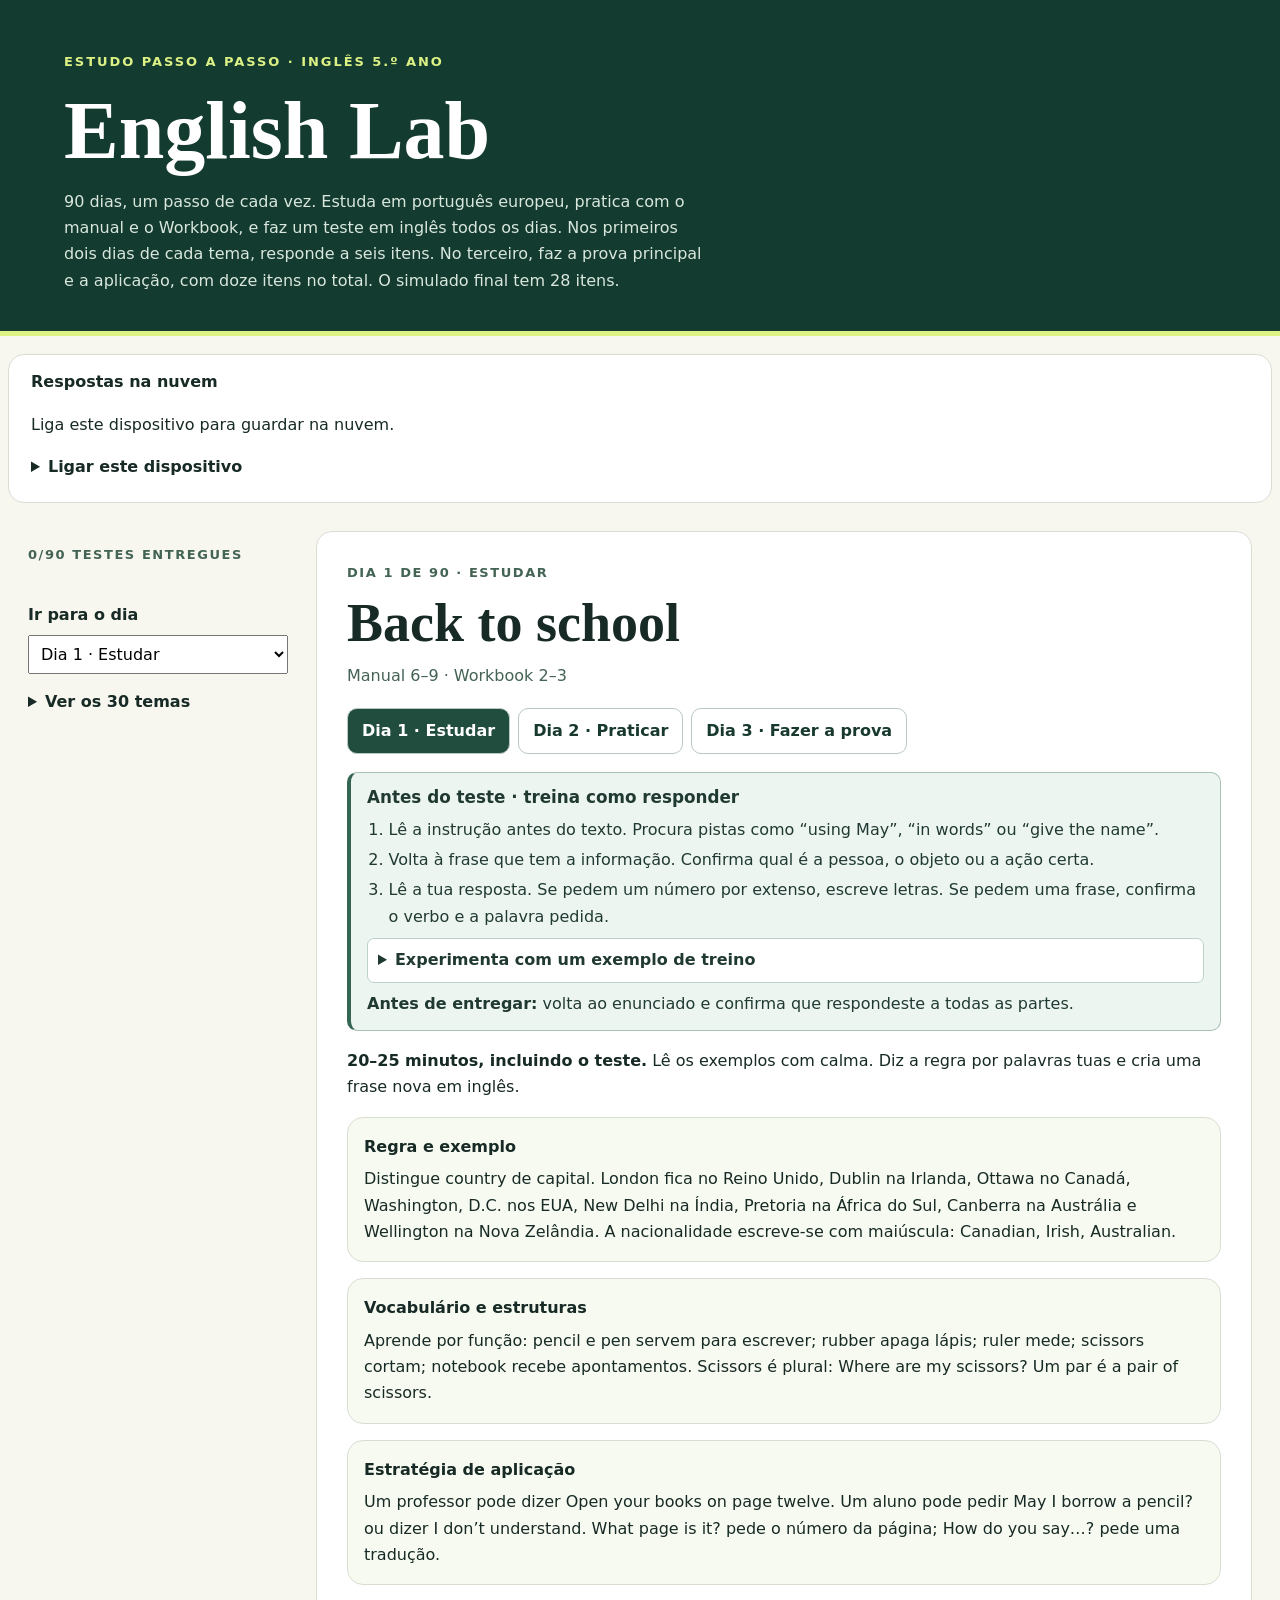
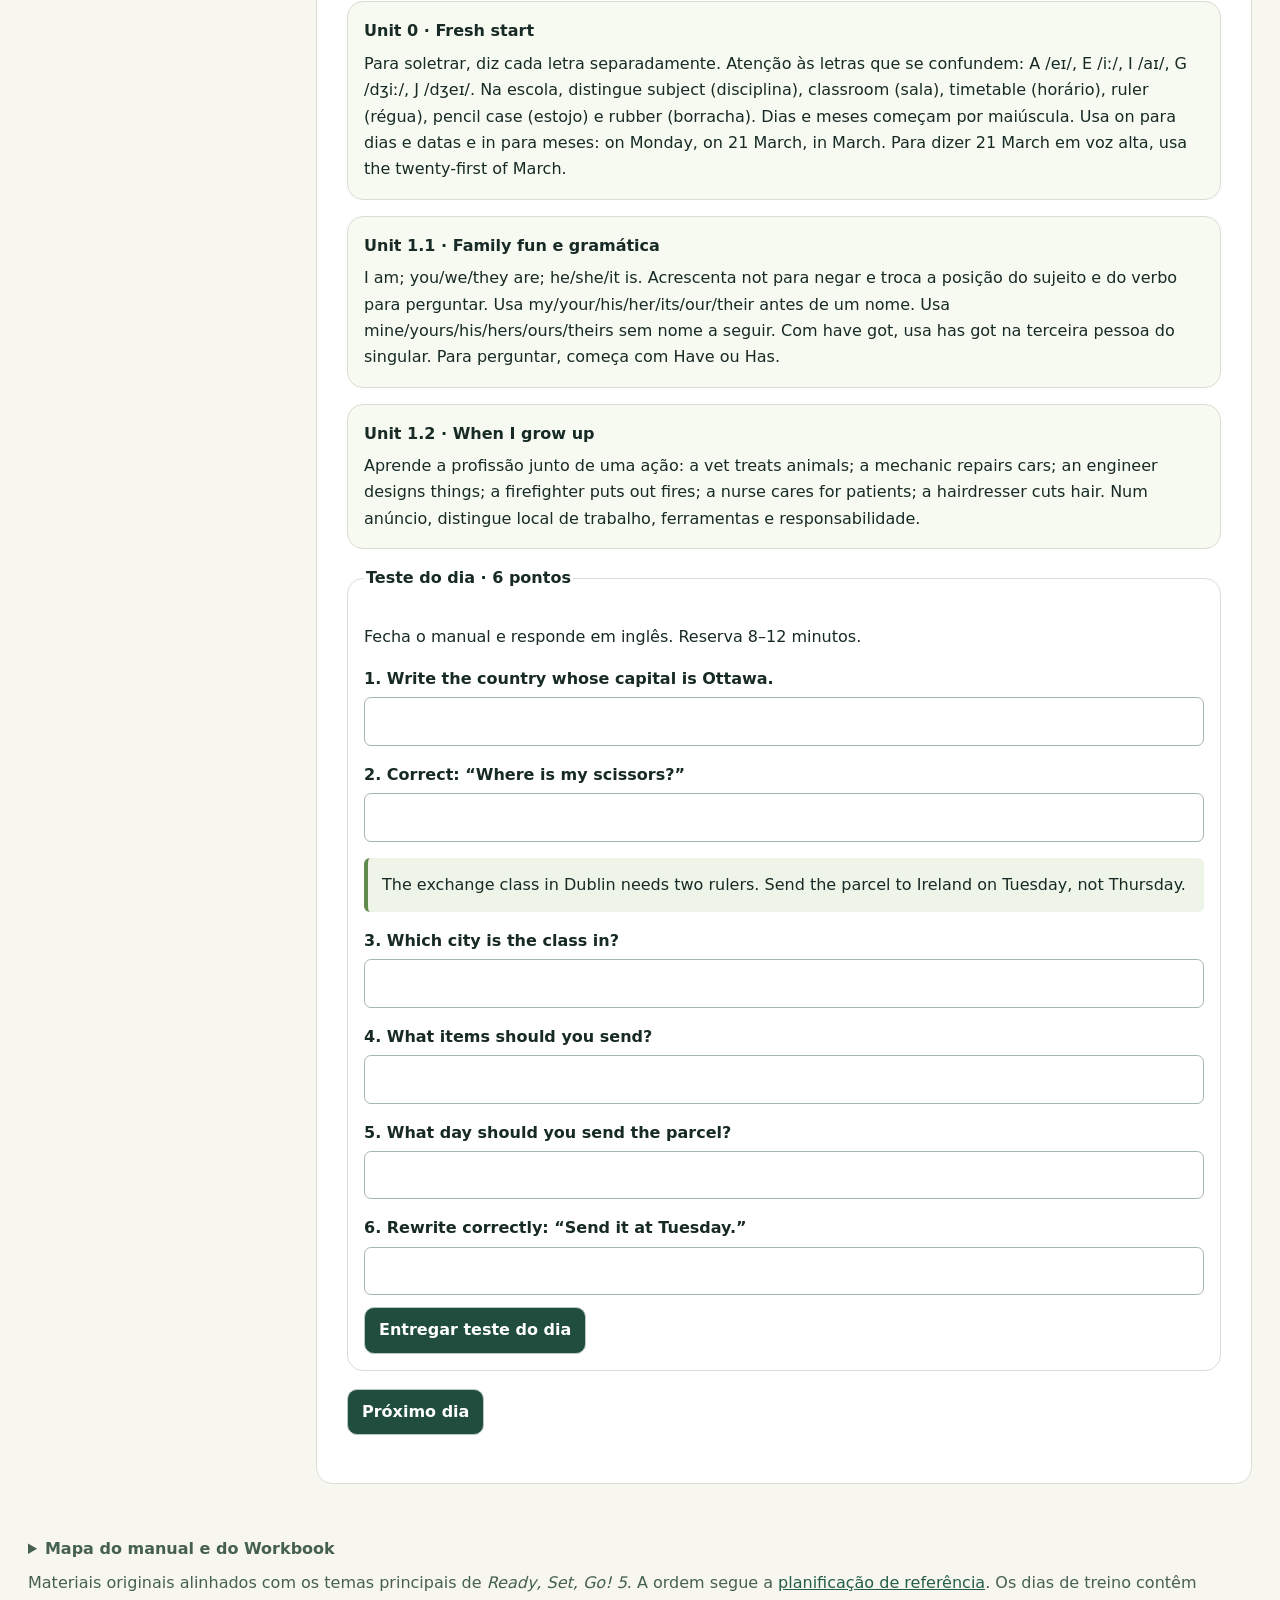
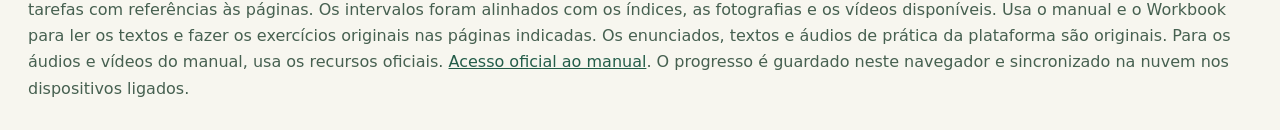
==== commit 0ac78919: "Teach answer strategies in all three courses and accept two correct English variants" ====
--- a/index.html
+++ b/index.html
@@ -1,5 +1,5 @@
 <!doctype html><html lang="pt-PT"><meta charset="utf-8"><meta name="viewport" content="width=device-width, initial-scale=1"><title>English Lab · 90 dias</title>
-<style>
+<link rel="stylesheet" href="./apoio-estudo.css?v=1"><script src="./apoio-estudo.js?v=1"></script><style>
 *{box-sizing:border-box}body{margin:0;background:#f7f6ef;color:#172a25;font:16px/1.65 system-ui,sans-serif}header{background:#143b30;color:#fff;padding:48px max(5vw,22px) 37px;border-bottom:5px solid #ddf285}header p{max-width:650px;margin:0;color:#d9e7dd}h1,h2{font-family:Georgia,serif;line-height:1.1}h1{font-size:clamp(44px,8vw,82px);margin:12px 0}h2{font-size:clamp(34px,5vw,54px);margin:10px 0}.tag{color:#ddf285;font-weight:800;letter-spacing:.15em;font-size:13px}.layout{max-width:1320px;margin:auto;display:grid;grid-template-columns:260px minmax(0,1fr);gap:28px;padding:28px}nav,.topics{display:grid;align-content:start;gap:7px}button{font:inherit;cursor:pointer;border:1px solid #b9c9bf;border-radius:10px;background:#fff;padding:9px 14px;color:#17392e;font-weight:650}button:hover{background:#edf5dc}button[aria-current=true],button.primary{background:#214d3e;color:white}nav button{text-align:left}nav select{width:100%;font:inherit;padding:8px}.topics{margin-top:8px}nav small{float:right}section,article,fieldset{border:1px solid #d9ded3;border-radius:16px;background:#fff;padding:clamp(16px,3vw,30px);margin:0 0 16px}article{background:#f7faf1;padding:16px}article p{margin:0}h3{margin:0 0 12px}h4{margin:0 0 6px}.tabs{display:flex;gap:8px;margin:18px 0;flex-wrap:wrap}.eyebrow{color:#436454;font-size:13px;letter-spacing:.12em;font-weight:800;text-transform:uppercase}.meta{color:#456354}.source{padding:14px;background:#eef5e8;border-left:4px solid #61894e;border-radius:6px;white-space:pre-wrap}label{display:block;font-weight:650;margin-top:16px}input[type=text],textarea{width:100%;display:block;margin:5px 0 12px;padding:10px;border:1px solid #a5b6aa;border-radius:7px;font:inherit}textarea{min-height:124px}fieldset{padding:16px;min-width:0}legend{font-weight:800}details{margin:8px 0}summary{cursor:pointer;font-weight:700}.feedback{padding:12px;border-radius:8px;background:#edf5e8;margin-bottom:8px}.review{background:#fff2d7}footer{max-width:1320px;margin:auto;padding:0 28px 28px;color:#466050}a{color:#245d49}@media(max-width:740px){.layout{grid-template-columns:1fr;padding:14px;gap:14px}.topics{grid-template-columns:repeat(2,minmax(0,1fr))}nav p{grid-column:1/-1;margin:0}nav button{font-size:13px;padding:6px 8px}}
 </style>
 <header><span class="tag">ESTUDO PASSO A PASSO · INGLÊS 5.º ANO</span><h1>English Lab</h1><p>90 dias, um passo de cada vez. Estuda em português europeu, pratica com o manual e o Workbook, e faz um teste em inglês todos os dias. Nos primeiros dois dias de cada tema, responde a seis itens. No terceiro, faz a prova principal e a aplicação, com doze itens no total. O simulado final tem 28 itens.</p></header>
@@ -17,7 +17,7 @@
 <li>Atividades finais e chave do Workbook · 68–79, Stick out! e FBI · dias 82–84.</li>
 <li>Simulados cumulativos · dias 85–90.</li></ul></details>Materiais originais alinhados com os temas principais de <i>Ready, Set, Go! 5</i>. A ordem segue a <a href="https://agpedrogao-m.ccems.pt/pluginfile.php/67841/mod_resource/content/1/Planifica%C3%A7%C3%A3o%205%C2%BAano.pdf">planificação de referência</a>. Os dias de treino contêm tarefas com referências às páginas. Os intervalos foram alinhados com os índices, as fotografias e os vídeos disponíveis. Usa o manual e o Workbook para ler os textos e fazer os exercícios originais nas páginas indicadas. Os enunciados, textos e áudios de prática da plataforma são originais. Para os áudios e vídeos do manual, usa os recursos oficiais. <a href="https://www.leyaeducacao.com/alunos/222">Acesso oficial ao manual</a>. O progresso é guardado neste navegador e sincronizado na nuvem nos dispositivos ligados.</footer>
 <script>
-const days=[{"title": "Back to school", "topic": "Manual 6–9 · Workbook 2–3", "time": 25, "lesson": ["Distingue country de capital. London fica no Reino Unido, Dublin na Irlanda, Ottawa no Canadá, Washington, D.C. nos EUA, New Delhi na Índia, Pretoria na África do Sul, Canberra na Austrália e Wellington na Nova Zelândia. A nacionalidade escreve-se com maiúscula: Canadian, Irish, Australian.", "Aprende por função: pencil e pen servem para escrever; rubber apaga lápis; ruler mede; scissors cortam; notebook recebe apontamentos. Scissors é plural: Where are my scissors? Um par é a pair of scissors.", "Um professor pode dizer Open your books on page twelve. Um aluno pode pedir May I borrow a pencil? ou dizer I don’t understand. What page is it? pede o número da página; How do you say…? pede uma tradução."], "practice": ["Treino: pede uma régua emprestada e pergunta pela página.", "May I borrow a ruler, please? What page is it?"], "audio": "Open your notebooks on page nineteen. Put your scissors away and take out a ruler. The blue notebook belongs to the visitor from Ottawa.", "read": "A class packs two boxes. The blue box goes to Wellington with six notebooks and no scissors. The green box goes to Dublin with scissors and pencils. Bea needs something to erase pencil marks, but neither box contains it.", "q": [["Which page should you open? Write the number in words.", "nineteen"], ["Which item do you need now?", "a ruler/ruler"], ["Which country receives the blue box?", "new zealand"], ["Which city receives the scissors?", "dublin"], ["What item is Bea missing?", "a rubber/rubber/an eraser/eraser"], ["Correct: “Where is my scissors?”", "where are my scissors"], ["Complete politely with one word: “___ I borrow your ruler, please?”", "may/can/could"], ["Write a dialogue in which a teacher gives two instructions and a student asks two relevant questions. Use a page number and two school items.", "Open your book on page twelve. Take out your ruler. May I borrow one? Where is my notebook?", "Duas instruções, duas perguntas e vocabulário adequado."]], "pagework": [["Manual 6–7", "Localiza os oito países do mapa e diz uma capital por país. Soletra dois nomes e compara as tuas respostas com o mapa. Usa a canção para identificar palavras ligadas à escola e à comunicação."], ["Manual 8–9 · Workbook 2–3", "Dá três ordens de sala de aula, depois muda de papel e faz três pedidos educados. Nomeia quatro objetos apontados por outra pessoa sem consultar a lista."]], "quick": [{"source": "The exchange class in Dublin needs two rulers. Send the parcel to Ireland on Tuesday, not Thursday.", "questions": [["Write the country whose capital is Ottawa.", "Canada"], ["Correct: “Where is my scissors?”", "where are my scissors"], ["Which city is the class in?", "Dublin"], ["What items should you send?", "rulers/two rulers"], ["What day should you send the parcel?", "Tuesday/on Tuesday"], ["Rewrite correctly: “Send it at Tuesday.”", "send it on Tuesday"]]}, {"source": "Mia’s blue notebook is on page ten. The teacher says to open the green book on page twenty.", "questions": [["Ask to borrow a pencil using “May”.", "may i borrow a pencil"], ["Complete with one word: “Open your books ___ page ten.”", "on"], ["Which book should Mia open?", "the green book/green book"], ["Which page should she open? Write the number in words.", "twenty"], ["Whose notebook is blue? Give the name.", "Mia"], ["Complete: “The notebook belongs to ___.” Use her name.", "Mia"]]}, {"source": "Email from New Delhi: “Our class needs pencils, not rulers. Post the package on Monday.”", "questions": [["Identify the country.", "India"], ["Correct: “They need rulers.” Use a complete sentence.", "they need pencils"], ["Give the day in the email.", "Monday/on Monday"], ["Ask about the city using “Where”. Begin “Where is the class”.", "where is the class"]]}]}, {"title": "Hello and happy birthday", "topic": "Manual 10–13 · Workbook 4–9", "time": 25, "lesson": ["Numa ficha, first name e surname são campos diferentes. Diz How do you spell your surname? e soletra devagar. Good evening é uma saudação; Good night é uma despedida. Nice to meet you serve para uma primeira apresentação.", "I, you, he, she, it, we e they substituem sujeitos. My sister and I → we. My sisters → they. Usa 13 para idade e 13th para posição ou data. Atenção a first, second, third, fifth e twelfth.", "Num convite, indica ocasião, data, hora e prazo de resposta. Usa on para dias e datas, in para meses, at para horas. Please reply by Friday indica um prazo, não o dia da festa."], "practice": ["Treino: pergunta como se soletra Lane e convida para 12 de junho às cinco.", "How do you spell Lane? Please come on the twelfth of June at five."], "audio": "My surname is Reed: R, E, E, D. I’m thirteen, but my brother is thirty. Please reply by Thursday.", "read": "Jo’s invitation: “My birthday is in April. The party is on 21 April at 17:30. Please reply by 18 April.” Jo and Ana are organising it together. Ana is also bringing a cake.", "q": [["Write the surname.", "reed"], ["How old is the speaker? Write the number in words.", "thirteen"], ["Write the date of the party in words, without the time.", "the twenty-first of april/twenty-first of april/april the twenty-first"], ["What date is the reply deadline? Use DD/MM.", "18/04"], ["Replace “Jo and Ana” with one subject pronoun.", "they"], ["Complete with the correct preposition: “The party is ___ 21 April.”", "on"], ["Ask someone to spell their surname. Begin with “How”.", "how do you spell your surname"], ["Write a four-line birthday invitation including the occasion, date, time and reply deadline. Use three different prepositions.", "It’s my twelfth birthday! The party is on 21 April. Come at half past five. Please reply by 18 April.", "Quatro informações e três preposições adequadas."]], "pagework": [["Manual 10–11 · Workbook 4–6", "Faz a entrevista de apresentação. Pede nome, apelido, soletração, idade e localidade. Troca as perguntas com o colega e distingue how, what, where, when e who."], ["Manual 12–13 · Workbook 7–9", "Escreve uma data com um ordinal e o mês, uma idade com um cardinal e um convite com data e prazo de resposta. Substitui dois grupos de nomes por pronomes pessoais. Confirma a diferença entre on, in e by."]], "quick": [{"source": "Nora’s birthday is on 3 May. She is twelve. Ben and Nora are inviting the class.", "questions": [["Write the ordinal form of “twelve”.", "twelfth"], ["Replace “my cousin and I” with a subject pronoun.", "we"], ["Write the month.", "May"], ["How old is Nora? Write the number in words.", "twelve"], ["Replace “Ben and Nora” with one subject pronoun.", "they"], ["Write “3 May” in words beginning with “the”.", "the third of May"]]}, {"source": "Liam’s party is on Sunday 9 June at four. Reply by Friday 7 June. Bring a game.", "questions": [["Write 22 March in words. Begin with “the”.", "the twenty-second of march"], ["Complete: “Please reply ___ Friday at the latest.”", "by"], ["Which day is the party?", "Sunday/on Sunday"], ["Which day is the reply deadline?", "Friday/by Friday"], ["What should guests bring?", "a game/game"], ["Complete: “The party starts ___ four.”", "at"]]}, {"source": "Invite: “I’m Jo Chen. My party is on 5 July at three. Please reply by 2 July.”", "questions": [["Give the surname.", "Chen"], ["Write the party date in words beginning with “the”.", "the fifth of July"], ["Give the reply date in DD/MM.", "02/07"], ["Correct: “The party starts in three.”", "the party starts at three"]]}]}, {"title": "Family fun", "topic": "Manual 14–23 · Workbook 10–13", "time": 28, "lesson": ["Começa na pessoa indicada na árvore. A sibling pode ser um irmão ou uma irmã. A tua prima é a filha de um tio ou tia. A tua sobrinha é a filha de um irmão ou irmã. Stepbrother e half-brother descrevem relações diferentes.", "Distingue my, your, his, her, its, our e their. O possessivo concorda com o possuidor: Leo has a sister. His sister is Mia. My parents have a dog. Their dog is small.", "Com be, escreve I am, she is e they are. Para negar, acrescenta not. Para perguntar, inverte: Are they siblings? Yes, they are. No, they aren’t. Em resposta afirmativa curta, escreve Yes, she is."], "practice": ["Treino: substitui “the twins” e transforma “They are cousins” numa pergunta.", "They. Are they cousins?"], "audio": "I’m Ben. Mia is my sister. Our father’s brother is Eli. His daughter Rose lives next door, but she isn’t my sister.", "read": "Nina and Tom are siblings. Nina has a daughter, Bea. Tom has a son, Max. Bea’s mum teaches at Max’s school, but Max’s dad works in a hospital.", "q": [["What is Eli’s relationship to Ben? Give one word.", "uncle"], ["What is Rose’s relationship to Ben? Give one word.", "cousin"], ["What is Max’s relationship to Bea? Give one word.", "cousin"], ["What is Bea’s relationship to Tom? Give one word.", "niece"], ["Who teaches at Max’s school?", "nina/bea's mum/bea's mother"], ["Complete: “Max and Bea have the same grandparents. ___ grandparents live nearby.”", "their"], ["Turn “Nina and Tom are siblings” into a yes/no question.", "are nina and tom siblings"], ["Write four sentences for a family introduction. Use two possessive determiners, a negative form of be and two different family links.", "My name is Bea. My mum is Nina. Her brother is Tom. Max isn’t my brother; he is my cousin.", "Dois possessivos, negativa e relações corretas."]], "pagework": [["Manual 14–17 · Workbook 10–11", "Usa as pistas da árvore para justificar relações por dois passos. Escreve pares como uncle/aunt e stepson/stepdaughter. Descreve a família com my, her, his, our e their."], ["Manual 18–23 · Workbook 12–13", "Lê o perfil e regista quem é cada pessoa. Ouve o podcast quando disponível. Transforma uma frase com be em negativa, pergunta e duas respostas curtas. Termina com uma apresentação escrita de ti e da tua família."]], "quick": [{"source": "Sara and Lou are sisters. Sara has a son called Sam. Lou has a daughter called Emma.", "questions": [["My uncle’s son is my ___.", "cousin"], ["Complete: “Ella and Dan have a dog. ___ dog is small.”", "their"], ["What is Sara’s relationship to Emma?", "aunt/her aunt"], ["What is Sam’s relationship to Emma?", "cousin/her cousin"], ["Whose daughter is Emma? Give the name.", "Lou"], ["Complete: “Sara and Lou are sisters. ___ parents are Sam’s grandparents.”", "their"]]}, {"source": "Theo is Ada’s father. Ada and Mei are cousins. Theo’s sister is Mei’s mother.", "questions": [["My sister’s daughter is my ___.", "niece"], ["Turn “They are twins” into a yes/no question.", "are they twins"], ["What is Theo’s relationship to Mei?", "uncle/her uncle"], ["What is Mei’s relationship to Theo?", "niece/his niece"], ["Are Ada and Mei sisters? Give a short answer.", "no they aren't/no they are not"], ["Rewrite “the father of Ada” with an apostrophe.", "ada's father"]]}, {"source": "Uma and Finn are siblings. Uma’s son is Jay. Finn’s daughter is Liv.", "questions": [["What is Liv’s relationship to Jay?", "cousin/his cousin"], ["What is Liv’s relationship to Uma?", "niece/her niece"], ["Ask if Finn and Uma are siblings.", "are finn and uma siblings"], ["Complete: “Finn is Liv’s father. ___ daughter is Liv.”", "his"]]}]}, {"title": "When I grow up", "topic": "Manual 24–29 · Workbook 14–17", "time": 28, "lesson": ["Liga as profissões à ação e ao local: a dentist treats teeth, a flight attendant helps passengers, a mechanic repairs vehicles, a chef cooks, an architect designs buildings. Distingue um trabalhador da ação: a hairdresser dá a haircut.", "My cap → mine; your cap → yours; his cap → his; her cap → hers; our caps → ours; their caps → theirs. O determinante vem antes do nome. O pronome substitui o conjunto.", "Um possuidor singular recebe ’s: the nurse’s bag. Plural regular terminado em s recebe só apóstrofo: the nurses’ bags. Plural irregular recebe ’s: the children’s bags. Descobre primeiro quantos donos existem."], "practice": ["Treino: reescreve “the bags of the two dentists” e depois substitui o grupo todo por um pronome.", "The two dentists’ bags. The bags are theirs."], "audio": "Maya treats people’s teeth. Her brother draws plans for new buildings. The red case belongs to Maya, but the blue one is his.", "read": "The school interviews Kim, who checks car brakes, Ari, who looks after passengers on planes, and Jo, who cooks at a hotel. Kim and Ari share a project. Jo has a project alone.", "q": [["What is Maya’s job?", "dentist/a dentist"], ["Who owns the blue case?", "maya's brother/her brother"], ["What is Kim’s job?", "mechanic/a mechanic"], ["What is Ari’s job?", "flight attendant/a flight attendant"], ["Complete using one possessive pronoun: “The shared project belongs to Kim and Ari. It is ___.”", "theirs"], ["Rewrite “the project of the children” using an apostrophe.", "the children's project"], ["Replace “my notebook” with one word: “That notebook is ___.”", "mine"], ["Write an interview of at least five lines. Infer one job from two responsibilities and use both an apostrophe and a possessive pronoun.", "Is this Ari’s bag? Yes, it’s hers. What does Ari do? She checks that passengers are safe and helps them find their seats. She’s a flight attendant.", "Duas responsabilidades, profissão coerente e duas formas de posse."]], "pagework": [["Manual 24–27 · Workbook 14–16", "Identifica profissões pela tarefa ou local de trabalho. Em cada objeto perdido, escreve a forma com nome e a forma sem nome: her cap / hers. Depois redige três frases sobre uma profissão que gostarias de ter."], ["Manual 28–29 · Workbook 17", "Depois da atividade de vídeo, escreve uma profissão inferida e a tua pista. Treina a diferença entre the actor’s hat, the actors’ hats e the children’s hats. Justifica a posição do apóstrofo. Para posse partilhada, compara Mia and Leo’s dog com Mia’s and Leo’s dogs."]], "quick": [{"source": "Nina designs bridges. Sam works in a kitchen. The helmet belongs to Nina.", "questions": [["What is the job of someone who designs buildings? Give the job name.", "architect/an architect"], ["Replace “my bag” with one word: “It’s ___.”", "mine"], ["What is Nina’s profession?", "engineer/an engineer"], ["What is Sam’s likely profession if he prepares meals there?", "chef/cook/a chef/a cook"], ["Whose helmet is it? Give the name.", "Nina"], ["Replace “Nina’s helmet” with one word: “It is ___.”", "hers"]]}, {"source": "Two dentists share a room. Their neighbour Eli cuts hair. The two dentists own the white coats.", "questions": [["Rewrite with an apostrophe: “the coats of the two nurses”.", "the two nurses' coats"], ["A person repairs cars for a living. Give the job name.", "mechanic/a mechanic"], ["Give Eli’s profession.", "hairdresser/a hairdresser/barber/a barber"], ["Who owns the white coats?", "the two dentists/two dentists/the dentists"], ["Use an apostrophe: “the room of the two dentists”.", "the two dentists' room"], ["Complete: “The white coats are ___.” Use a possessive pronoun.", "theirs"]]}, {"source": "Ari treats sick animals. Vic repairs ovens. The two workers share one office.", "questions": [["Give Ari’s job name.", "vet/a vet/veterinarian/a veterinarian"], ["Who repairs ovens?", "Vic"], ["Rewrite with an apostrophe: “the office of the two workers”.", "the two workers' office"], ["Complete: “The office belongs to them. It’s ___.”", "theirs"]]}]}, {"title": "Body and physical features", "topic": "Manual 30–32 · Workbook 18–19", "time": 28, "lesson": ["Rosto: eye, ear, nose, mouth, tooth, chin. Corpo: head, neck, shoulder, arm, hand, finger, stomach, leg, knee, foot, toe. Os plurais de tooth e foot são teeth e feet.", "Descreve comprimento, forma e cor do cabelo: medium-length wavy brown hair. Distingue curly, wavy e straight. Uma pessoa pode ter freckles, a beard, a moustache, glasses, a dental brace, braids ou a ponytail.", "Usa be com adjetivos: She is tall; Her hair is short. Usa have got com nomes: She has got short hair. Diz of medium height. Ao descrever pessoas, escolhe características relevantes e fala com respeito."], "practice": ["Treino: descreve alguém de estatura média, com cabelo curto ondulado e sardas.", "She is of medium height. She has got short wavy hair and freckles."], "audio": "Find the volunteer with glasses and a ponytail. Her left knee is hurt. Her friend has got a dental brace.", "read": "Ash is tall and has got short wavy brown hair. Sol is of medium height and has got short straight brown hair. Ren is tall, has got short straight brown hair and wears glasses. Ash and Ren both have freckles.", "q": [["Which body part is hurt?", "knee/left knee/her left knee"], ["Who has got a dental brace?", "her friend/the volunteer's friend"], ["Who shares Ash’s height and Sol’s hairstyle?", "ren"], ["Which two people have freckles? Write their names in alphabetical order joined by “and”.", "ash and ren"], ["Write the plural of “tooth”.", "teeth"], ["Correct: “Her hair are short and she is freckles.”", "her hair is short and she has got freckles"], ["Rewrite with “has got”: “Ren’s hair is short, straight and brown.”", "ren has got short straight brown hair"], ["Write four sentences that distinguish Ren from both other people. Include two contrasts and three accurate features.", "Ren is tall, but Sol is of medium height. Ren has got short straight brown hair. Ash has got wavy hair. Ren wears glasses.", "Dois contrastes e três pistas coerentes."]], "pagework": [["Manual 30–31 · Workbook 18–19", "Aponta e nomeia oito partes do corpo. Dá os plurais de foot e tooth. Descreve cabelo com três adjetivos, distingue a ponytail de braids e escolhe traços que permitam identificar uma pessoa sem repetir a descrição."], ["Manual 32", "Compara os dois perfis. Responde com frases completas sobre cabelo, olhos, altura e acessórios. Para o exercício Stop & Think, distingue observação de opinião e explica por que duas pessoas podem interpretar a mesma imagem de forma diferente."]], "quick": [{"source": "Ivy has short curly hair and freckles. Bea has long straight hair and glasses. Both are tall.", "questions": [["Write the plural of “tooth”.", "teeth"], ["Complete using “be”: “Her hair ___ short and curly.”", "is"], ["Who has freckles?", "Ivy"], ["Who wears glasses?", "Bea"], ["What feature do both share?", "height/they are tall/both are tall"], ["Write the plural of “foot”.", "feet"]]}, {"source": "Max is of medium height and has wavy hair. Tom is tall and has a beard. Both have brown eyes.", "questions": [["What do we call the small brown spots some people have on their faces?", "freckles"], ["Correct: “He has got brown short wavy hair.” Use length, shape, colour.", "he has got short wavy brown hair"], ["Who has a beard?", "Tom"], ["What colour are Max’s eyes?", "brown"], ["What is Max’s hair like? Give the adjective.", "wavy"], ["Correct “Tom have got brown eyes.”", "tom has got brown eyes"]]}, {"source": "Kim is short with glasses. Pat is tall with long straight hair. Both have brown eyes.", "questions": [["Who is short?", "Kim"], ["What colour are their eyes?", "brown"], ["Correct: “Pat is long straight hair.” Use “has got”.", "pat has got long straight hair"], ["Write the plural of “tooth”.", "teeth"]]}]}, {"title": "Have got", "topic": "Manual 33–34 · Workbook 20–21 · Grammar Bank 154", "time": 28, "lesson": ["Afirmativa: I/you/we/they have got; he/she/it has got. Formas curtas: I’ve got, she’s got, they’ve got. Em she’s got, ’s significa has; em she’s tall, ’s significa is.", "Negativa: haven’t got ou hasn’t got. Interrogativa: Have they got…? Has she got…? O got mantém-se na pergunta, mas desaparece na resposta curta: Yes, they have. No, she hasn’t.", "Evita Does she has got…? Usa Has she got…? com esta estrutura. Se a fonte der informação sobre duas pessoas, verifica se a pergunta se refere a uma ou a ambas."], "practice": ["Treino: transforma “Mia has got glasses” numa negativa e numa pergunta.", "Mia hasn’t got glasses. Has Mia got glasses?"], "audio": "I’ve got brown eyes. My twins have got green eyes, but only one of them has got glasses. Neither has got freckles.", "read": "Ava has got a red cap and a blue bag. Leo has got a blue bag but hasn’t got a cap. Their dog has got a green collar.", "q": [["What colour are the twins’ eyes?", "green"], ["Have both twins got glasses? Use a short answer with “they”.", "no they haven't/no they have not"], ["Has Ava got a blue bag? Use a short answer with “she”.", "yes she has"], ["Who hasn’t got a cap?", "leo"], ["What has the dog got? Include the article.", "a green collar"], ["Write the negative using a contraction: “The dog has got a blue collar.”", "the dog hasn't got a blue collar"], ["Ask whether both children have got a blue bag.", "have both children got a blue bag/have both children got blue bags"], ["Write a six-line interview about Ava and Leo. Include two questions, two short answers, an affirmative and a negative with have got.", "Has Ava got a cap? Yes, she has. Has Leo got one? No, he hasn’t. They have got blue bags. Leo hasn’t got a cap.", "Duas perguntas, respostas curtas e formas corretas."]], "pagework": [["Manual 33 · Workbook 20", "Escreve duas frases afirmativas e duas negativas com have got, incluindo um sujeito plural. Volta a escrever com contrações. Lê o exercício de vídeo e responde após veres o recurso oficial."], ["Manual 34 · Workbook 21", "Reordena perguntas e completa respostas curtas. Faz uma entrevista de seis linhas em que a outra pessoa tenta adivinhar uma personagem a partir das respostas. Inclui Have they got…? e Has she got…?"]], "quick": [{"source": "Leo has got brown eyes. His sister has got blue eyes. They have both got glasses.", "questions": [["Complete: “He ___ got a red cap.”", "has"], ["Make “We have got glasses” negative. Use a contraction.", "we haven't got glasses"], ["Whose eyes are blue? Use “Leo’s”.", "leo's sister"], ["What have both got?", "glasses"], ["Has Leo got blue eyes? Give a short answer.", "no he hasn't/no he has not"], ["Correct “They has got glasses.”", "they have got glasses"]]}, {"source": "Sofia and Tiago have got a blue bag each. Sofia hasn’t got a hat. Tiago has got a red hat.", "questions": [["Make “Mia has got green eyes” a yes/no question.", "has mia got green eyes"], ["Answer “Have they got a pet?” with a negative short answer.", "no they haven't/no they have not"], ["Who has got a red hat?", "Tiago"], ["What colour are their bags?", "blue"], ["Has Sofia got a hat? Give a short answer.", "no she hasn't/no she has not"], ["Ask whether both have got a bag. Begin with “Have they”.", "have they both got a bag/have they got a bag"]]}, {"source": "Ray has got a coat but no scarf. Jules has got a scarf. Both have got bags.", "questions": [["Who has got a scarf?", "Jules"], ["Have both got bags? Give a short answer.", "yes they have"], ["Has Ray got a scarf? Give a short answer.", "no he hasn't/no he has not"], ["Correct: “Ray have got a coat.”", "ray has got a coat"]]}]}, {"title": "My style", "topic": "Manual 35–37 · Workbook 22–23 · Aspeto físico, roupa, calçado e acessórios", "time": 30, "lesson": ["Usa be para altura ou características expressas por adjetivos: He is tall. Usa have got para cabelo e olhos: He has got short curly hair. Usa be wearing para o que a pessoa tem vestido na imagem: He is wearing a striped shirt. Com they, troca is por are e has por have.", "Aprende os nomes pela categoria: jumper, hoodie e coat são peças de roupa; trainers e boots são calçado; scarf, belt e gloves são acessórios. Trousers, jeans e shorts usam forma plural. Escreve a pair of trousers ou these trousers.", "A ordem habitual da descrição é tamanho/comprimento, forma e cor: long straight brown hair. Procura contrastes em textos e áudios: usually indica hábito; today ou right now indica a situação atual. Um casaco que alguém traz na mão pode identificar a pessoa, mas não é uma peça que tem vestida."], "practice": ["Treino: corrige “They has got blue eyes and is wearing a boots”.", "They have got blue eyes and are wearing boots."], "audio": "Look for the girl with glasses and short curly hair. She usually wears black trainers, but today she’s wearing brown boots. The red scarf is in her bag.", "read": "At the costume stall, Iris has got long straight hair and is wearing a plain green jumper. Nia has got short curly hair and a striped green jumper. Liv has got long straight hair and a striped green jumper. Liv is carrying a silver belt for Iris. Only Nia is wearing glasses.", "q": [["What footwear is she wearing today?", "brown boots"], ["Where is her scarf? Answer with a phrase beginning with “in”.", "in her bag"], ["Who has the same hair as Iris but a different jumper pattern?", "Liv"], ["Who is wearing glasses and a striped jumper?", "Nia"], ["What accessory is Liv carrying?", "silver belt/a silver belt"], ["Correct: “Iris have got long straight hair and are wearing a green jumper.”", "Iris has got long straight hair and is wearing a green jumper"], ["Rewrite “The boots are brown” using “a pair of” and “She is wearing”.", "she is wearing a pair of brown boots"], ["Write five sentences identifying one of the three people for someone at the stall. Include two matching clues and one explicit contrast with another person.", "Liv has got long straight hair. She is wearing a striped green jumper. Iris has got long straight hair too. Iris’s jumper is plain. Liv is carrying a silver belt.", "Duas pistas corretas; contraste apoiado no texto; uso correto de has got e is wearing."]], "pagework": [["Manual 35–36 · Workbook 22–23", "Classifica doze itens como roupa, calçado ou acessórios. Distingue shirt/T-shirt, shoes/boots/trainers e cap/hat. Na canção, confirma a cor e o objeto antes de escrever o par."], ["Manual 37", "Faz uma audição de catálogo em voz alta. Inclui nome, idade, altura, cabelo, rosto, roupa, calçado, um acessório e uma opinião. Faz uma pergunta de seguimento à pessoa que ouve."]], "quick": [{"source": "Ali is wearing black trainers and a white shirt. Mel is wearing black boots and a white T-shirt.", "questions": [["Complete: “I’m ___ a jacket today.”", "wearing"], ["Write the missing word: “a ___ of trainers”.", "pair"], ["Who is wearing boots?", "Mel"], ["What colour are Ali’s trainers?", "black"], ["Which top is Mel wearing? Give the item and colour.", "a white t-shirt/white t-shirt"], ["Complete: “Mel’s boots ___ black.”", "are"]]}, {"source": "Iris is wearing a red cap. A red scarf is in her bag. Sam is wearing a red scarf and carrying a cap.", "questions": [["Name the accessory you wear around your waist to hold trousers up.", "belt/a belt"], ["Correct: “She are wearing a blue jeans.”", "she is wearing blue jeans/she's wearing blue jeans"], ["Who is wearing a scarf?", "Sam"], ["Where is Iris’s scarf?", "in her bag"], ["What is Iris wearing on her head?", "a red cap/red cap"], ["Correct “Sam is wear a scarf.”", "sam is wearing a scarf"]]}, {"source": "Nia is wearing brown boots and a green jumper. Liz is wearing brown trainers and carrying a green jumper.", "questions": [["Who is wearing the jumper?", "Nia"], ["What footwear is Liz wearing?", "brown trainers"], ["Correct: “Nia is wearing trainers.” Use a complete sentence.", "nia is wearing brown boots"], ["Complete: “Liz ___ carrying a jumper.”", "is"]]}]}, {"title": "Unit 1 checkpoint", "topic": "Manual 38–43 · Workbook Practice Test 1, 24–27", "time": 32, "lesson": ["Um teste de unidade combina tópicos. Para uma ficha de audição, prevê se cada espaço pede um nome, idade, profissão ou roupa. Na primeira audição identifica a pessoa; na segunda confirma os detalhes.", "Quando uma afirmação contém um erro, muda só a informação incorreta. Se a resposta deve ser completa, usa sujeito e verbo. Para reconstruir uma profissão com letras trocadas, verifica o contexto e todas as letras.", "Numa resposta a um pen pal, apresenta nome, idade, localidade, família, aspeto e roupa preferida. Liga ideias com and ou but. Revê artigos, possessivos e have got."], "practice": ["Treino: corrige “She is from Cork” se a fonte disser que vive em Dublin e é de Galway.", "She is from Galway."], "audio": "My name is Bea Lane. I am eleven and I live in Cork. My mum designs buildings. I usually wear a hoodie, but today I have got a red coat.", "read": "Zoe is twelve and is from Cardiff. Her dad is a dentist and her mum is a vet. She has got one brother, not two. Her hair is long and wavy. She usually wears a tracksuit, but today she is wearing a blue dress.", "q": [["Write the surname.", "lane"], ["What is the mother’s job?", "architect/an architect"], ["Correct “Zoe is from London” in a full sentence.", "zoe is from cardiff"], ["How many brothers has she got? Begin with “She”.", "she has got one brother/she's got one brother"], ["What is she wearing today?", "a blue dress/blue dress"], ["Unscramble “TISDENT” to name the profession.", "dentist"], ["Complete with a possessive pronoun: “The dress belongs to Zoe. It is ___.”", "hers"], ["Reply to Zoe in six sentences. Include name, age, origin, a relative’s job, two physical features and favourite clothes.", "I’m Kai and I’m eleven. I’m from Leeds. My mum is a nurse. I’m tall and I’ve got short dark hair. I like jeans. My favourite shoes are my red trainers.", "Dados pedidos, clareza e estruturas corretas."]], "pagework": [["Manual 38–43", "Faz o projeto de roupa e arte, depois passa por 5 Important Things, Check It Now e Need for Speed. Marca cada resposta que conseguiste dar sem ajuda e explica em inglês uma alteração que farias ao visual."], ["Workbook 24–27", "Faz Practice Test 1 no papel: audição de preenchimento de ficha, correção de informação, respostas completas, família, profissões, roupa, posse, be e have got. Redige a resposta ao pen pal antes de consultar a chave."]], "quick": [{"source": "Mara lives in York and has got two brothers. Her mother is an architect. Today Mara is wearing a green coat.", "questions": [["Complete: “Lea and I are friends. ___ school is nearby.”", "our"], ["Turn “His dad is a vet” into a yes/no question.", "is his dad a vet"], ["Where does Mara live?", "York/in York"], ["How many brothers has she got? Write the number in words.", "two"], ["What is her mother’s job?", "architect/an architect"], ["Ask if Mara has got a sister. Begin with “Has”.", "has mara got a sister"]]}, {"source": "Jay and Ben are cousins. Ben’s dad is a vet. The striped scarf belongs to Jay; Ben is wearing plain gloves.", "questions": [["“My mum’s sister’s son” is my ___.", "cousin"], ["Correct: “The boots are hers boots.” Keep the word “boots” once.", "the boots are hers"], ["What is Jay’s relationship to Ben?", "cousin/his cousin"], ["Whose father is a vet? Give the name.", "Ben/Ben's"], ["Which accessory is striped?", "the scarf/a scarf/scarf"], ["Rewrite “The gloves belong to Ben” with “his”.", "the gloves are his"]]}, {"source": "Oli is a dentist. His cousin Len has got curly hair. The blue cap belongs to Len.", "questions": [["Give Oli’s profession.", "dentist/a dentist"], ["What is Len’s relationship to Oli?", "cousin/his cousin"], ["Complete: “The cap belongs to Len. It’s ___.” Len uses “he”.", "his"], ["Correct: “Len have got curly hair.”", "len has got curly hair"]]}]}, {"title": "My house, my spot", "topic": "Manual 44–51 · Workbook 28–30 · Divisões, localização e there is / there are", "time": 25, "lesson": ["Usa there is com uma coisa no singular e there are com coisas no plural. Para perguntar, começa com Is there…? ou Are there…? Responde Yes, there is ou No, there aren’t. The kitchen is upstairs localiza uma divisão conhecida; There is a kitchen upstairs indica que existe uma.", "Usa next to para ao lado, between para entre dois pontos, opposite para em frente do outro lado e behind para atrás. Para ler uma planta, identifica primeiro o ponto de referência. Between the hall and the kitchen dá dois pontos.", "Num anúncio, distingue floors de rooms. Ground floor é o piso ao nível da rua em inglês britânico. Upstairs e downstairs indicam pisos, não divisões. Junta palavras conhecidas para deduzir spare room pelo contexto: uma divisão extra usada por hóspedes."], "practice": ["Treino: faz uma pergunta sobre duas casas de banho no piso de cima.", "Are there two bathrooms upstairs?"], "audio": "Come through the front door. The kitchen is on the left. Go past it to reach the study. The bathroom is upstairs, opposite the spare room.", "read": "Ground floor, from left to right: hall, kitchen, study. The study opens onto the garden. Upstairs: two bedrooms and one bathroom. The larger bedroom is above the study. Guests sleep in the smaller bedroom.", "q": [["Which room do you pass before reaching the study?", "the kitchen/kitchen"], ["Which room is opposite the bathroom?", "the spare room/spare room"], ["Which room is between the hall and the study?", "the kitchen/kitchen"], ["What is immediately below the larger bedroom?", "the study/study"], ["How many bedrooms are upstairs? Write the number in words.", "two"], ["Write a yes/no question asking whether there is one bathroom upstairs. Do not use the word “one”.", "is there a bathroom upstairs"], ["Rewrite in the negative with “there”: “There are two kitchens downstairs.”", "there are not two kitchens downstairs/there aren't two kitchens downstairs"], ["Give directions from the hall to the garden in four short sentences. Include the order of the rooms and two position or direction expressions.", "Start in the hall. Walk past the kitchen. Go into the study next to the kitchen. The study opens onto the garden.", "Ordem correta; dois marcadores de posição/direção; instruções claras em inglês."]], "pagework": [["Manual 44–47 · Workbook 28", "Desenha uma planta com attic, basement, pantry, hall, garage e porch. Distingue divisão de parte da casa. Descreve duas divisões e compara plantas com um colega."], ["Manual 48–51 · Workbook 29–30", "Lê sobre a casa, distingue pisos e escreve perguntas com Is there/Are there. Usa in, on, under, in front of, behind, between, next to, opposite, above e below. No vídeo dos EUA, toma nota de uma palavra que muda entre variedades de inglês."]], "quick": [{"source": "From the hall, the kitchen is on the right and the study is on the left. Two bedrooms are upstairs.", "questions": [["Which room is usually directly under a roof and above the main rooms?", "attic/the attic"], ["Complete: “There ___ two kitchens downstairs.”", "are"], ["Which room is on the left?", "the study/study"], ["How many bedrooms are upstairs? Write the number in words.", "two"], ["Where is the kitchen? Begin with “on”.", "on the right"], ["Ask whether there is a bathroom upstairs.", "is there a bathroom upstairs"]]}, {"source": "The spare room is opposite the bathroom. The kitchen is downstairs, next to the garden door. The hall is between the kitchen and the study.", "questions": [["Write a yes/no question using “there” about a garage downstairs.", "is there a garage downstairs"], ["Complete: “The kitchen is ___ the hall and the study.”", "between"], ["What is opposite the bathroom?", "the spare room/spare room"], ["Which room is between the kitchen and study?", "the hall/hall"], ["Where is the kitchen in relation to the garden door?", "next to the garden door"], ["Complete: “There ___ a spare room upstairs.”", "is"]]}, {"source": "A bathroom is upstairs. The study is downstairs, opposite the kitchen.", "questions": [["What room is opposite the kitchen?", "the study/study"], ["Where is the bathroom?", "upstairs"], ["Ask if there is a study downstairs.", "is there a study downstairs"], ["Complete: “The kitchen is ___ the study.”", "opposite"]]}]}, {"title": "Around the house", "topic": "Manual 54–61 · Workbook 31–33 · Mobiliário, objetos, plurais e artigos", "time": 25, "lesson": ["Usa a ou an antes de um nome singular ainda não identificado. A escolha depende do som: an armchair, a useful shelf. Usa the quando já sabes qual é o objeto: There is a lamp. The lamp is above the desk.", "Aprende padrões e exceções: chair → chairs; box → boxes; shelf → shelves; child → children. Furniture é incontável em inglês: some furniture ou two pieces of furniture. O verbo concorda com aquilo que se conta: There is some furniture; there are two chairs.", "Lê descrições como instruções práticas. Under indica diretamente por baixo; below indica um nível inferior. Inside the drawer e on the desk descrevem posições diferentes. Confirma se te perguntam pela posição atual ou pela posição pretendida."], "practice": ["Treino: corrige “There are an chair and two shelfs” usando duas frases.", "There is a chair. There are two shelves."], "audio": "Put the keys in the top drawer, not on the desk. There are two boxes under the desk. The smaller box is empty.", "read": "Room list: one old armchair next to the window; two shelves above the desk; one lamp on the desk; two boxes under the desk. Move the lamp onto the lower shelf. Leave the boxes where they are.", "q": [["Where should the keys go?", "in the top drawer/the top drawer"], ["Which box is empty?", "the smaller box/smaller box"], ["Where will the lamp be after the move?", "on the lower shelf/the lower shelf"], ["What stays under the desk?", "the boxes/two boxes/the two boxes"], ["Write the plural: “one shelf, two ___”.", "shelves"], ["Complete with the correct article: “There is ___ old armchair next to the window.”", "an"], ["Correct: “There are two box under the desk.”", "there are two boxes under the desk"], ["Write four instructions to prepare a room for a visitor. Use three pieces of furniture, two position expressions and an article that introduces an object.", "Put an armchair next to the window. Put a lamp on the desk. Move the desk away from the door. Place the chair opposite the armchair.", "Três peças; duas posições; artigos e instruções compreensíveis."]], "pagework": [["Manual 54–56 · Workbook 31", "Associa objetos à divisão onde costumam ficar. Distingue cupboard de wardrobe, cooker de oven e sink de washbasin. Explica como organizarias um quarto pequeno."], ["Manual 57–61 · Workbook 32–33", "Classifica plurais regulares e irregulares: buses, tomatoes, cities, knives, mice, people, sheep. Usa a/an para introduzir, the para algo identificado e zero artigo em generalizações plurais: I like dogs. Faz um diálogo a receber um visitante."]], "quick": [{"source": "An armchair is by the window. Two cushions are on the sofa. The lamp is under a shelf.", "questions": [["Write the plural of “shelf”.", "shelves"], ["Complete: “There is ___ armchair by the window.”", "an"], ["What is by the window?", "an armchair/armchair"], ["What is on the sofa?", "two cushions/cushions"], ["Where is the lamp?", "under a shelf/under the shelf"], ["Write the plural of “cushion”.", "cushions"]]}, {"source": "There is a small rug in the bedroom. A larger rug is in the hall. Move the small rug next to the desk.", "questions": [["What furniture is normally used for hanging clothes in a bedroom?", "wardrobe/a wardrobe"], ["Correct: “There are two box under a desk.” Keep “a desk”.", "there are two boxes under a desk"], ["Where is the larger rug?", "in the hall"], ["Which rug should you move?", "the small rug/small rug"], ["Where should you put it?", "next to the desk"], ["Complete: “I need ___ old rug for the hall.”", "an"]]}, {"source": "There is a cupboard in the kitchen. Two shelves are above the desk. The hall has an old rug.", "questions": [["What is in the hall?", "an old rug/old rug"], ["Where are the shelves?", "above the desk"], ["Write the plural of “cupboard”.", "cupboards"], ["Complete: “There is ___ old rug.”", "an"]]}]}, {"title": "A home on paper", "topic": "Manual 48–53, 62–67 · Workbook Practice Test 2, 34–37", "time": 30, "lesson": ["Uma descrição de casa pode organizar-se por localização, exterior, pisos e divisões. On the ground floor e upstairs funcionam como guias. Usa there is/are para introduzir e the para voltar a mencionar.", "Num mapa, in front of, behind, above e below mudam com o ponto de referência. Distingue across from/opposite de next to. Uma casa pode ter a front porch, an attic, a basement e a pantry.", "Quando uma escolha depende de acessibilidade ou capacidade, separa as condições. Verifica as palavras only, no e except antes de justificar."], "practice": ["Treino: descreve uma casa com dois quartos por cima da cozinha e sem garagem.", "There are two bedrooms above the kitchen. There isn’t a garage."], "audio": "The basement is closed. Use the ground-floor study opposite the kitchen. The spare chairs are in the hall.", "read": "House A has one bedroom upstairs and a study downstairs. House B has two bedrooms downstairs, but no garden. House C has two bedrooms downstairs and a garden behind the kitchen. A family needs two bedrooms without stairs and outdoor space.", "q": [["Which room should you use?", "the study/study/the ground-floor study"], ["Where are the spare chairs?", "in the hall/the hall"], ["Which house meets both needs?", "house c/c"], ["What rules out House B?", "no garden/it has no garden/it hasn't got a garden"], ["Where is House C’s garden?", "behind the kitchen"], ["Write the plural of “knife”.", "knives"], ["Ask whether House C has a basement using “there”.", "is there a basement in house c"], ["Write a six-sentence estate listing for House C. Mention layout, two location expressions and why House A is unsuitable.", "House C has got two bedrooms downstairs. There is a kitchen on the ground floor. The garden is behind the kitchen. Both bedrooms are on the same floor. House A has only one bedroom. That bedroom is upstairs.", "Disposição, duas expressões de lugar e comparação apoiada."]], "pagework": [["Manual 52–53 e 62–67 · Workbook 34–37", "Escreve a descrição de uma casa por pisos. Faz o projeto da casa em miniatura e os blocos de revisão. Resolve Practice Test 2 com leitura, plurais, artigos e localização. Corrige os erros no fim."]], "quick": [{"source": "Flat A has one bedroom and a balcony. Flat B has two bedrooms and no balcony. Both have a study.", "questions": [["Complete: “There ___ a desk and a lamp in the study.”", "is"], ["Write the plural of “knife”.", "knives"], ["Which flat has more bedrooms?", "flat B/B"], ["Which flat has a balcony?", "flat A/A"], ["Which room do both have?", "a study/study"], ["Rewrite with “there”: “Flat B has two bedrooms.”", "there are two bedrooms in flat b"]]}, {"source": "A desk is next to the door. There are two lamps on the shelf and one on the desk.", "questions": [["Correct: “Are there a garden behind the house?”", "is there a garden behind the house"], ["Complete: “A bedroom is directly ___ the study on the floor beneath it.”", "below/under"], ["How many lamps are in the room? Write the number in words.", "three"], ["Where are most lamps?", "on the shelf"], ["What is next to the door?", "the desk/a desk/desk"], ["Correct “There is two lamps on the shelf.”", "there are two lamps on the shelf"]]}, {"source": "House X has two bedrooms and no garage. House Y has one bedroom and a garage. A family needs two bedrooms.", "questions": [["Which house meets the stated need?", "house x/x"], ["How many bedrooms does House Y have? Use words.", "one"], ["Rewrite “House X has two bedrooms” using “There are”.", "there are two bedrooms in house x"], ["Ask if there is a garage in House Y.", "is there a garage in house y"]]}]}, {"title": "Take a break!", "topic": "Manual 70–76 · Workbook 38–43 · Tempos livres e presente contínuo", "time": 25, "lesson": ["O present continuous tem duas partes: am/is/are + verbo em -ing. She is reading; They are playing. Para negar, acrescenta not após o auxiliar. Para perguntar, leva o auxiliar para antes do sujeito: What are they doing?", "Vê como a palavra muda: make → making; run → running; swim → swimming; play → playing. Aprende a expressão completa: take photos, ride a bike, go skating, play board games.", "Distingue uma ação em curso de um hábito. Today ou at the moment pode orientar a leitura, mas confirma a ação em causa. Em “Leo usually cycles, but today he is walking”, cycling é o hábito e walking é o que vês agora."], "practice": ["Treino: faz uma pergunta para obter “They are taking photos” como resposta.", "What are they doing?"], "audio": "The boys are playing chess indoors because it is raining. Mia is making a poster beside the door. She isn’t painting the wall.", "read": "Jay normally rides his bike after school. At the youth centre today, he is fixing it while Asha is taking photos of the chess club. Two players are packing their bags, but the youngest player is still playing.", "q": [["Why are the boys indoors? Begin with “because”.", "because it is raining/because it's raining"], ["What is Mia making?", "a poster/poster"], ["Who is taking photos?", "Asha"], ["What is Jay doing to his bike? Answer with a full sentence beginning “He”.", "he is fixing it/he's fixing it/he is fixing his bike/he's fixing his bike"], ["What are the two players doing? Write a full sentence beginning “They”.", "they are packing their bags/they're packing their bags"], ["Complete using “run”: “The children ___ across the park right now.”", "are running"], ["Turn “Asha is taking photos” into a yes/no question.", "is asha taking photos"], ["Write a four-sentence live report from a club. Include a usual activity, two actions in progress and one action that is not happening.", "We usually play chess on Fridays. Today, Ben is making a poster. Two students are taking photos. They aren’t playing chess yet.", "Hábito; duas ações em curso; uma negativa; auxiliares e terminações corretos."]], "pagework": [["Manual 68–74 · Workbook 38–41", "Faz a abertura da unidade e classifica os passatempos por local e equipamento. Lê a passagem sobre um passatempo e resume a ação. Treina -ing com make, run, sit e swim. Na cultura da Austrália, regista uma informação e formula uma pergunta."]], "quick": [{"source": "Ana usually cycles home. Today she is walking. Her friends are playing chess indoors.", "questions": [["Complete using “swim”: “The children are ___ now.”", "swimming"], ["Complete: “I ___ making a poster at the moment.”", "am"], ["How does Ana usually travel? Begin with “by”.", "by bike/by bicycle"], ["What is Ana doing today?", "walking/she is walking/she's walking"], ["Which activity are her friends doing?", "chess/playing chess"], ["Complete: “Her friends ___ playing indoors.”", "are"]]}, {"source": "Rui is making a model. Bea is drawing a picture. Two other students are taking photos of them.", "questions": [["Make “They are cycling” negative. Use a contraction.", "they aren't cycling/they're not cycling"], ["Ask what Mia is doing. Begin with “What”.", "what is mia doing"], ["Who is drawing?", "Bea"], ["What is Rui making?", "a model/model"], ["How many people are taking photos? Write the number in words.", "two"], ["Ask if Rui is drawing. Begin with “Is”.", "is rui drawing"]]}, {"source": "Amir is playing chess. Bea is riding a bike. Both usually play football.", "questions": [["What is Amir doing?", "playing chess/he is playing chess/he's playing chess"], ["What do both usually play?", "football"], ["Ask if Bea is riding a bike.", "is bea riding a bike"], ["Complete: “They ___ playing football now.” Use a negative contraction.", "aren't"]]}]}, {"title": "A club application", "topic": "Manual 69–77 · Workbook 38–43", "time": 28, "lesson": ["Um formulário pede respostas curtas em campos distintos: full name, age, contact, preferred activity e availability. Se pedirem motivo, usa because com uma razão específica.", "No presente contínuo, escreve am/is/are antes de -ing. Corta o e final em make → making; duplica a última consoante em swim → swimming e sit → sitting. Com lie, escreve lying.", "Ao responder a uma pergunta de sim/não, conserva o auxiliar: Is she skating? Yes, she is. Are they running? No, they aren’t. Para descobrir a atividade, usa What are they doing?"], "practice": ["Treino: escreve uma pergunta e resposta curta sobre duas pessoas a nadar.", "Are they swimming? Yes, they are."], "audio": "The club is full on Monday, but there are two places on Wednesday. I’m signing up for chess; my sister is signing up for photography.", "read": "Lee is twelve and wants to join a club after 16:30. Chess starts at 16:15. Film club starts at 17:00 and has places. Photography is at 17:15, but it is full. Lee is making a short film at home this week.", "q": [["On which day are places available?", "wednesday"], ["Which activity is the sister signing up for?", "photography"], ["Which club can Lee join?", "film club/the film club"], ["Why is photography unavailable? Begin with “Because”.", "because it is full/because it's full"], ["What is Lee making?", "a short film/short film"], ["Complete with “sit”: “The children ___ near the door now.”", "are sitting"], ["Ask a yes/no question: “Lee is making a film.”", "is lee making a film"], ["Fill in an application for Lee with age, preferred club, available time and two reasons. Add a question about equipment.", "Age: 12. Club: Film club. Time: 17:00. It has places and I’m free then. Do I need a camera?", "Campos corretos, duas razões e uma pergunta."]], "pagework": [["Manual 75–77 · Workbook 42–43", "Completa perguntas e respostas curtas no presente contínuo. Preenche um formulário com dados inventados, horário e atividade. Faz perguntas a um colega para verificar dados que faltam."]], "quick": [{"source": "The film club has two places on Wednesday. Chess is full on Wednesday, but has a place on Thursday.", "questions": [["Write the -ing form of “sit”.", "sitting"], ["Answer “Is Jo reading?” with a short affirmative answer.", "yes jo is/yes he is/yes she is/yes they are"], ["What club can someone join on Wednesday?", "film club/the film club"], ["What day is chess available?", "Thursday/on Thursday"], ["How many places are there for film? Write the number in words.", "two"], ["Complete: “I’m ___ in joining the club.” Use “interested”.", "interested"]]}, {"source": "Mia wants a club after five. Film begins at half past four. Photography begins at half past five and has spaces.", "questions": [["Complete: “My preferred ___ is photography.” Use the word for an activity you do for fun.", "hobby/activity"], ["Correct: “What they are doing now?”", "what are they doing now"], ["Which club fits her schedule?", "photography/photography club/the photography club"], ["What time does film start? Use words.", "half past four/at half past four"], ["What time does photography start? Use words.", "half past five/at half past five"], ["Ask whether there are spaces using “Are there”.", "are there any spaces/are there spaces"]]}, {"source": "The form lists age, preferred activity and available day. Remy is eleven and can join dance only on Friday.", "questions": [["Give Remy’s age in words.", "eleven"], ["Give Remy’s preferred activity.", "dance"], ["Which day is Remy available?", "Friday/on Friday"], ["Complete: “I am available ___ Friday.”", "on"]]}]}, {"title": "Food preferences and ordering", "topic": "Manual 78–85 · Workbook 44–47", "time": 28, "lesson": ["Organiza os alimentos em food groups e pratica palavras em contexto: a pear, some grapes, a slice of bread, some yoghurt, a carton of milk. Uma palavra pode ser contável numa porção e incontável em geral: some coffee, two coffees.", "Para exprimir preferência, usa I love, I like, I don’t like, I hate ou I prefer X to Y. Como cliente, usa I’d like…, please. Como empregado, usa Are you ready to order? e Would you like anything else?", "Num diálogo, repara na substituição pedida e no preço. Without onions retira um ingrediente. Instead of troca o pedido. Keep the salad significa que a salada continua no pedido."], "practice": ["Treino: troca batatas por arroz e faz uma oferta de sumo.", "I’d like rice instead of chips, please. Would you like some juice?"], "audio": "We’ve got tomato soup and salad, but no bread. Today you can swap chips for rice at no extra cost.", "read": "Mira prefers rice to chips and doesn’t eat eggs. The café sells an egg sandwich for €3, vegetable rice for €4 and tomato soup for €3. Water costs €1 and juice €2. She wants rice and a drink but has €5.", "q": [["What is unavailable?", "bread"], ["What can you order instead of chips?", "rice"], ["Which dish matches her preference?", "vegetable rice/the vegetable rice"], ["Which drink can she buy with it?", "water"], ["How much will she spend? Write the amount in words.", "five euros"], ["Complete a neutral question: “Is there ___ bread left?”", "any"], ["Complete the preference: “I prefer rice ___ chips.”", "to"], ["Write a six-line café dialogue with a question about eggs, a polite order, an offer and the correct total.", "Does the rice contain eggs? No, it doesn’t. I’d like the vegetable rice, please. Would you like some water? Yes, please. That’s five euros.", "Pedido viável, pergunta, oferta e preço."]], "pagework": [["Manual 78–85 · Workbook 44–47", "Classifica alimentos e bebidas, compara duas merendas e explica a escolha. Pratica some/any, expressões de gosto e a conversa na pizzaria. Descreve o pedido e uma alteração pedida."]], "quick": [{"source": "Soup costs €3 and juice costs €2. The sandwiches are sold out. Water costs €1.", "questions": [["Complete a neutral question: “Is there ___ rice left?”", "any"], ["Complete an offer: “Would you like ___ juice?”", "some"], ["What is unavailable?", "sandwiches/the sandwiches"], ["What is the cheapest drink?", "water/the water"], ["What is the total for soup and juice? Write it in words.", "five euros"], ["Complete: “We haven’t got ___ sandwiches.”", "any"]]}, {"source": "Eva wants a meal without cheese. Vegetable soup has no cheese and costs €4. The cheese toastie costs €3. She has €5. Water costs €1.", "questions": [["Complete: “I prefer rice ___ chips.”", "to"], ["Write a polite order for soup with “I’d like”.", "i'd like soup/i'd like the soup/i'd like some soup/i'd like soup please/i'd like the soup please/i'd like some soup please"], ["Which meal fits Eva’s preference?", "vegetable soup/the vegetable soup"], ["What drink can she add?", "water/the water"], ["How much money is left if she buys both? Write it in words.", "zero euros/zero/no money"], ["Complete the offer: “Would you like ___ water?”", "some"]]}, {"source": "The café has some rice and water but no juice. Rice costs €4 and water €1.", "questions": [["Which drink is unavailable?", "juice"], ["Write the cost of rice and water in words.", "five euros"], ["Complete: “There isn’t ___ juice.”", "any"], ["Complete: “I prefer water ___ juice.”", "to"]]}]}, {"title": "Unit 3 checkpoint", "topic": "Manual 86–91 · Workbook Practice Test 3, 48–51", "time": 32, "lesson": ["Para um teste misto, distingue ação visível de hábito e pedido de gosto. I’m making soup descreve agora; I like soup descreve gosto; I’d like soup faz um pedido.", "Ao ler um anúncio, cruza capacidade, prazo, custo e preferência. Uma atividade gratuita pode exigir inscrição. Uma opção paga pode ter um desconto condicionado.", "Um projeto de clube pode combinar atividades e comida. Usa linguagem de convite, menciona horários e inclui um pedido concreto. Revê -ing e some/any."], "practice": ["Treino: escreve um convite para uma aula de fotografia às cinco e pergunta se há lugares.", "Come to the photography class at five. Are there any places left?"], "audio": "The cooking club starts at five, not half past four. Bring an apron. We’ve got some flour, but there isn’t any milk.", "read": "A school fair has a free dance lesson at 15:30 and a cooking class at 16:30 for €3. No seats remain in dance. Ana arrives at 16:00 with €4. Water costs €1, juice €2. She wants a class and a drink.", "q": [["What should you bring?", "an apron/apron"], ["Which ingredient is missing?", "milk"], ["Which class can Ana attend?", "cooking/the cooking class/cooking class"], ["Which drink can she afford with the class?", "water"], ["Why can’t she join dance? Give the start time in 24-hour HH:MM only.", "15:30"], ["Correct “She making bread now.”", "she is making bread now/she's making bread now"], ["Complete an offer: “Would you like ___ water?”", "some"], ["Write a five-sentence fair update. State what Ana can do, why, the cost, and two things people are doing now.", "Ana can join cooking because she arrives before 16:30. She can buy water too. It costs four euros in total. People are making bread. Others are washing dishes.", "Escolha, custo, razão e duas ações."]], "pagework": [["Manual 86–91 · Workbook 48–51", "Explica a causa escolhida para o projeto de bolo e resume o plano do grupo. Faz Check It Now, Need for Speed e Practice Test 3. Justifica correções na leitura e completa o diálogo sobre comida e preferências."]], "quick": [{"source": "The cooking club starts at five. Guests are making soup now. There is flour but no butter.", "questions": [["Complete: “There isn’t ___ milk.”", "any"], ["Write the -ing form of “make”.", "making"], ["What time does the club start? Use words.", "five/at five/five o'clock"], ["What are the guests making?", "soup"], ["What ingredient is missing?", "butter"], ["Correct “The guests is making soup.”", "the guests are making soup"]]}, {"source": "Tom wants chess after 16:30. Chess starts at 17:00. A sandwich costs €3 and water €1. Tom has €4.", "questions": [["Correct: “He making a sandwich.”", "he is making a sandwich/he's making a sandwich"], ["Ask “How many” about the number of apples on the table.", "how many apples are on the table/how many apples are there on the table"], ["When does chess start? Use HH:MM.", "17:00"], ["What is the total for both items? Write it in words.", "four euros"], ["How much is left after buying both? Write it in words.", "zero euros/zero/no money"], ["Complete: “Tom is ___ chess later.” Use “play”.", "playing"]]}, {"source": "Guests are making pizza now. The lesson starts at six. There is no flour left for bread.", "questions": [["What are guests making?", "pizza"], ["When does the lesson begin? Use words.", "six/at six/six o'clock"], ["What ingredient is missing?", "flour"], ["Correct: “They making pizza.”", "they are making pizza/they're making pizza"]]}]}, {"title": "Sports and fair play", "topic": "Manual 92–99 · Workbook 52–55", "time": 28, "lesson": ["Pratica play football, play tennis, go cycling, go swimming, do karate e do gymnastics. Um referee verifica as regras. Fair play inclui respeitar o árbitro e ajudar um adversário.", "Like muda para likes com he, she e it. Nas perguntas usa Does she like…? Na negativa, She doesn’t like… . Depois de does ou doesn’t, mantém like sem s.", "Uma mensagem curta pode perguntar pela preferência, convidar e confirmar local. Usa Can you…? para disponibilidade e Would you like to…? para um convite."], "practice": ["Treino: convida um colega para jogar ténis e pergunta se gosta do desporto.", "Would you like to play tennis? Do you like tennis?"], "audio": "Dan likes swimming, but the pool is closed. His sister likes gymnastics. They can both go cycling at four.", "read": "Hana likes basketball and tennis. Her brother likes tennis only. The basketball match is at 16:00 and the tennis session is at 17:00. Hana cannot arrive before 16:30. A player who argues with the referee breaks the fair-play rule.", "q": [["Which venue is closed?", "the pool/pool"], ["What can both children do at four?", "go cycling/cycle/cycling"], ["What can Hana and her brother do together?", "play tennis/tennis"], ["When does that session start? Use 24-hour HH:MM.", "17:00"], ["Who checks the rules during a match?", "a referee/the referee/referee"], ["Rewrite as a question: “Hana likes basketball.”", "does hana like basketball"], ["Complete: “Her brother ___ like basketball.” Use a contraction.", "doesn't"], ["Write a five-line chat inviting both children. Mention the time, their shared interest and one fair-play rule.", "Would you like to play tennis? It starts at five. You both like tennis. Please respect the referee. Can you meet me at the entrance?", "Convite, hora, interesse e regra."]], "pagework": [["Manual 92–99 · Workbook 52–55", "Classifica desportos com play/go/do e com ou sem bola. Faz uma pergunta sobre gostos e uma resposta curta. Escreve uma conversa por mensagens a escolher um desporto e inclui uma regra de fair play."]], "quick": [{"source": "Eva likes tennis but dislikes swimming. Tennis is on Tuesday. Swimming is on Thursday.", "questions": [["Complete: “I ___ gymnastics.” Use the correct verb for the sport.", "do"], ["Complete: “Mina ___ basketball.” Use “like”.", "likes"], ["Which sport does Eva like?", "tennis"], ["When is tennis?", "Tuesday/on Tuesday"], ["Which sport does Eva dislike?", "swimming"], ["Ask if Eva likes swimming. Begin with “Does”.", "does eva like swimming"]]}, {"source": "Ben can train after four. Basketball begins at three. Cycling starts at five. He likes both activities.", "questions": [["Correct: “Does she likes tennis?”", "does she like tennis"], ["Make “He likes football” negative. Use a contraction.", "he doesn't like football"], ["Which activity fits his schedule?", "cycling"], ["What time does cycling start? Use words.", "five/at five/five o'clock"], ["What time does basketball start? Use words.", "three/at three/three o'clock"], ["Correct “Ben go cycling after school.”", "ben goes cycling after school"]]}, {"source": "Ren likes football but not rugby. Oli likes rugby. Football practice starts at five.", "questions": [["Which sport does Ren like?", "football"], ["Who likes rugby?", "Oli"], ["Does Ren like rugby? Give a short answer with “they”.", "no they don't/no they do not"], ["Correct: “Oli like rugby.”", "oli likes rugby"]]}]}, {"title": "My day, my way", "topic": "Manual 100–109 · Workbook 56–61 · Rotinas, horas e frequência", "time": 25, "lesson": ["Usa present simple para hábitos: I get up; he gets up. Aprende também goes, watches, studies e has. Em perguntas e negativas, does já marca a terceira pessoa: When does she study? She doesn’t study at night.", "Os advérbios de frequência costumam vir antes do verbo principal: I usually walk. Com be, vêm depois: I am usually early. At indica uma hora; on indica o dia; in indica partes do dia como in the morning. Usa at night.", "Lê as horas nos dois sentidos: quarter past seven = 7:15; quarter to eight = 7:45. Um horário pode mudar consoante o dia. Calcula o tempo entre dois acontecimentos e verifica se a pergunta pede a hora ou a duração."], "practice": ["Treino: corrige “He don’t usually goes to bed at quarter past nine”.", "He doesn’t usually go to bed at quarter past nine."], "audio": "Nina usually leaves at quarter to eight. On Wednesdays she leaves twenty minutes earlier. She always packs her bag the night before.", "read": "On school days, Jo wakes up at 7:10 and catches the 7:45 bus. On Mondays, the school club starts at 8:15. The bus ride takes twenty minutes, and the walk from the bus stop to school takes five minutes. On Fridays Jo walks all the way instead.", "q": [["At what time does Nina leave on Wednesdays? Use HH:MM.", "07:25/7:25"], ["When does Nina pack her bag?", "the night before"], ["At what time does Jo reach school on Mondays? Use HH:MM.", "08:10/8:10"], ["How many minutes early does Jo arrive for the club? Write the number in words.", "five"], ["On which day does Jo walk all the way?", "Friday/on Friday"], ["Rewrite using “usually”: “Jo is early on Mondays.”", "jo is usually early on mondays"], ["Ask about the time Jo wakes up. Begin with “What time”.", "what time does jo wake up"], ["Compare two days in your own routine in five sentences. Give two times, two frequency expressions and one negative.", "I usually get up at seven on Mondays. I always catch the bus at half past seven. On Saturdays I get up at nine. I don’t catch the bus then. I often walk to the park.", "Dois horários; dois marcadores de frequência; negativa; contraste claro."]], "pagework": [["Manual 100–105 · Workbook 56–58", "Diz cinco horas de duas maneiras e ordena seis ações da rotina. Lê o perfil e compara a rotina de outra pessoa. Na atividade sobre a África do Sul, recolhe uma informação de contexto sem generalizar sobre todos os alunos."]], "quick": [{"source": "Rui wakes up at 7:10. He leaves at 7:30 and walks for fifteen minutes.", "questions": [["Write 07:45 in words using “quarter”.", "quarter to eight/a quarter to eight"], ["Insert “usually”: “I am early.”", "i am usually early"], ["When does Rui leave? Use HH:MM.", "07:30/7:30"], ["When does Rui arrive? Use HH:MM.", "07:45/7:45"], ["How does he travel? Begin with “on”.", "on foot"], ["Complete: “Rui ___ up at 7:10.” Use “wake”.", "wakes"]]}, {"source": "Bea is usually early. She catches the bus at seven, but on Friday she walks to school.", "questions": [["Correct: “He go to school by bus every day.”", "he goes to school by bus every day"], ["Ask when she gets up. Begin with “What time”.", "what time does she get up"], ["What time is the usual bus? Use words.", "seven/at seven/seven o'clock"], ["Which day does she walk?", "Friday/on Friday"], ["Is she usually early? Give a short answer.", "yes she is"], ["Put “usually” in the right place: “She catches the bus.”", "she usually catches the bus"]]}, {"source": "Eli usually takes the bus at 8:05. On Thursday Eli leaves at 7:45 on foot.", "questions": [["What is the usual bus time? Use HH:MM.", "08:05/8:05"], ["How does Eli travel on Thursday?", "on foot"], ["Write 7:45 in words using “quarter”.", "quarter to eight/a quarter to eight"], ["Complete: “Eli usually ___ the bus.” Use “take”.", "takes"]]}]}, {"title": "Unit 4 checkpoint", "topic": "Manual 100–115 · Workbook 56–67", "time": 32, "lesson": ["Revê as regras de terceira pessoa: watches, studies, goes, does, has. Em perguntas com does, volta à forma base. A frequência vem geralmente antes do verbo principal e depois de be.", "Compara horários: ten to seven = 6:50, five past seven = 7:05. Para calcular uma duração, identifica início e fim. Um hábito semanal não descreve todos os dias.", "Uma descrição de rotina pode ter morning, afternoon e evening como etapas. Inclui um contraste com but, uma hora por extenso e uma frase de frequência."], "practice": ["Treino: reescreve com “usually” e a hora em palavras: “He goes at 7:45.”", "He usually goes at quarter to eight."], "audio": "We usually meet at ten to six, but on Fridays we start twenty minutes later. Ava is always early.", "read": "Rui catches the bus at 7:25. It takes 35 minutes. On Wednesdays he walks instead and arrives at 7:50. His class starts at 8:10. He never buys breakfast on Wednesdays.", "q": [["What time do they start on Fridays? Use 24-hour HH:MM, assuming afternoon.", "18:10"], ["Who is always early?", "ava"], ["At what time does Rui arrive by bus? Use HH:MM.", "08:00/8:00"], ["How many minutes early is he on Wednesdays? Write the number in words.", "twenty"], ["What does Rui never buy on Wednesdays?", "breakfast"], ["Correct: “Does Rui catches the bus on Wednesdays?”", "does rui catch the bus on wednesdays"], ["Add “never”: “He is late.”", "he is never late"], ["Write a six-sentence comparison of two school days. Use two times, two frequency adverbs and an explanation for one change.", "On Mondays I usually catch the bus at 7:25. I arrive at eight. I never walk on Mondays. On Wednesdays I walk because I have more time. I arrive at ten to eight. I am usually early.", "Contraste, tempos, frequência e razão."]], "pagework": [["Manual 106–115 · Workbook 59–67", "Escreve perguntas com do/does, responde brevemente e muda uma afirmação para negativa. Usa always, usually, often, sometimes e never. Faz o projeto do dia intercultural, os blocos de revisão e Practice Test 4."]], "quick": [{"source": "Leo arrives at 8:00. The club starts at 8:15. On Tuesday he arrives ten minutes earlier than usual.", "questions": [["Complete with “watch”: “Rui ___ TV after dinner.”", "watches"], ["Write 18:30 in words using “half”.", "half past six/half past six pm"], ["What time does Leo arrive on Tuesday? Use HH:MM.", "07:50/7:50"], ["How many minutes early is he on a usual day? Write it in words.", "fifteen/fifteen minutes"], ["What time does the club start? Use HH:MM.", "08:15/8:15"], ["Complete: “The club ___ at 8:15.” Use “start”.", "starts"]]}, {"source": "The pool is closed on Friday. Ana usually swims then. This Friday she is meeting her friends to play tennis.", "questions": [["Correct: “She doesn’t catches the bus.”", "she doesn't catch the bus"], ["Add “never”: “I am late for school.”", "i am never late for school"], ["What sport does Ana usually do on Fridays?", "swimming/she swims"], ["Which sport will Ana play this Friday?", "tennis"], ["What is closed?", "the pool/pool"], ["Correct “Ana don’t usually play tennis on Friday.”", "ana doesn't usually play tennis on friday"]]}, {"source": "Sam usually reads after dinner. Today he is playing tennis. The match ends at 19:30.", "questions": [["What is Sam doing today?", "playing tennis"], ["When does he usually read?", "after dinner"], ["Write 19:30 in words using “half”.", "half past seven"], ["Correct: “Sam doesn’t reads at breakfast.”", "sam doesn't read at breakfast"]]}]}, {"title": "Celebrations around the world", "topic": "Manual 116–120", "time": 28, "lesson": ["Organiza uma celebração por quando, onde e o que se faz. Halloween: costumes e trick-or-treating; Thanksgiving nos EUA: refeição e agradecimento; Christmas: decorações e votos; Valentine’s Day: cartões e mensagens.", "Nos textos sobre festivais, compara fontes antes de generalizar. Some families e many people são mais precisos do que everyone. A data do Thanksgiving dos EUA segue uma regra do calendário; a do Halloween é fixa.", "Uma mensagem pode incluir greeting, purpose, details e closing. Distingue uma descrição de um convite. Num convite, indica dia, hora, local e material se necessário."], "practice": ["Treino: convida alguém para uma festa de disfarces a 31 de outubro às seis.", "Come to our costume party on 31 October at six."], "audio": "The card workshop is on 14 February. The costume parade is on 31 October, but it has moved from the park to the school hall.", "read": "The library holds a harvest meal on the fourth Thursday of November. Its December event is a Christmas card workshop. In October, it hosts a costume parade. Only the December event requires paper.", "q": [["Which date is the card workshop? Use DD/MM.", "14/02"], ["Where is the costume parade now?", "in the school hall/the school hall/school hall"], ["Which event refers to Thanksgiving?", "the harvest meal/harvest meal"], ["What must participants bring to the December event?", "paper"], ["In which month is the costume parade?", "october/in october"], ["Choose the preposition: “The event is ___ October.”", "in"], ["Correct “The card workshop is at 14 February.”", "the card workshop is on 14 february"], ["Write two short invitations to different events. Give each date or month, a venue and a different activity. Use polite language.", "Please come to the costume parade in October at the library. Join our card workshop at the library in December and bring paper.", "Dois convites completos e diferenças claras."]], "pagework": [["Manual 116–120", "Faz um quadro com uma pista de cada página: Halloween, Thanksgiving, Christmas, Valentine’s Day e outros festivais. Inclui dia ou época, lugar e prática. Escreve um convite e uma mensagem de agradecimento."]], "quick": [{"source": "The costume parade is on 31 October at the library. The card workshop is on 14 February at school.", "questions": [["Which celebration takes place on 31 October and often features costumes?", "halloween"], ["Complete: “The parade is ___ 31 October.”", "on"], ["Which event is on 31 October?", "the costume parade/costume parade"], ["Where is the card workshop?", "at school/school"], ["Which month is the card workshop in?", "February/in February"], ["Complete: “The parade takes place ___ October.”", "in"]]}, {"source": "A harvest meal takes place on the fourth Thursday of November. The December workshop makes Christmas cards. Bring paper only in December.", "questions": [["Complete: “The event is ___ December.”", "in"], ["Write 14 February in words. Begin with “the”.", "the fourteenth of february"], ["Which event requires paper?", "the december workshop/the workshop/the christmas card workshop"], ["Which month is the harvest meal in?", "November/in November"], ["What do participants make in December?", "Christmas cards"], ["Complete: “The meal is ___ a Thursday.”", "on"]]}, {"source": "The October parade has costumes. The February workshop makes cards. Only the parade takes place outdoors.", "questions": [["Which event takes place outdoors?", "the parade/parade/the october parade"], ["What do people make at the workshop?", "cards"], ["Which month has the costume parade?", "October/in October"], ["Complete: “The workshop is ___ February.”", "in"]]}]}, {"title": "Matilda · Part 1", "topic": "Manual 121–123 · leitura guiada", "time": 28, "lesson": ["Lê a introdução e o primeiro episódio no manual. Regista quem faz parte da família, o que Matilda gosta de fazer e como os adultos reagem. Resume com as tuas palavras.", "Para inferir uma característica, usa uma ação como prova: escolher um livro difícil pode sugerir curiosidade ou persistência. Evita atribuir uma motivação quando o texto não a mostra.", "Distingue author, character, narrator, setting e plot. O autor escreveu a obra; o narrador conta; as personagens agem. Em resumos, usa frequentemente o presente."], "practice": ["Treino: escreve uma inferência a partir de “A girl borrows a more difficult book each week”.", "She is persistent because she chooses harder books each week."], "audio": "The library closes at four today. Return the books to the desk, but keep the reading card. The card is needed next week.", "read": "In an original scene, Iris lives with relatives who say books are a waste of time. She still visits the library on Wednesdays. When the easiest shelf no longer challenges her, she asks the librarian for a harder book.", "q": [["What should you keep?", "the reading card/reading card"], ["When will you need it again?", "next week"], ["Where does Iris go on Wednesdays?", "to the library/the library"], ["Who helps her find a harder book?", "the librarian/librarian"], ["Which word best describes her choice: “persistent” or “careless”?", "persistent"], ["Complete: “Iris ___ books on Wednesdays.” Use “borrow” in the present simple.", "borrows"], ["Replace “Iris and the librarian” with a subject pronoun.", "they"], ["Compare Iris with Matilda. Use one detail from each source and explain one shared quality in five sentences.", "Iris asks for a harder book. Matilda reads books that surprise adults. Both girls are curious. They look for challenges. Other people underestimate them.", "Uma prova de cada fonte, qualidade comum e explicação."]], "pagework": [["Manual 121–123", "Compara os cartazes e lê o primeiro capítulo. Identifica quem vive com Matilda, como passam o tempo e em que ela difere da família. Sustenta a resposta com uma ação que leste."]], "quick": [{"source": "Nia visits the library every week. She chooses a harder book when the easy books stop challenging her. Her friend chooses comics.", "questions": [["In Matilda, who recognises the girl’s abilities at school?", "miss honey"], ["Complete the reading term: “A person in a story is a ___.”", "character"], ["Where does Nia go?", "the library/to the library"], ["Who chooses comics?", "her friend/nia's friend"], ["Which word fits Nia better: “persistent” or “careless”?", "persistent"], ["Complete: “Nia ___ a harder book.” Use “choose”.", "chooses"]]}, {"source": "In a new story, Maya’s family watches television. Maya reads in her room instead. A librarian helps her find books.", "questions": [["Which word describes keeping at a difficult task: “persistent” or “careless”?", "persistent"], ["Complete with a reason connector: “She borrows harder books ___ she wants a challenge.”", "because"], ["Who helps Maya?", "the librarian/a librarian/librarian"], ["Where does Maya read?", "in her room"], ["What does the family watch?", "television/tv"], ["Choose a contrast connector: “Her family watches TV, ___ Maya reads.”", "but"]]}, {"source": "A girl asks for a more difficult book. Her brother would rather watch TV. The librarian recommends a story.", "questions": [["Who recommends a story?", "the librarian/librarian"], ["What kind of book does the girl want? Begin “a more”.", "a more difficult book"], ["Which adjective best fits her choice: curious or careless?", "curious"], ["Complete: “She ___ to read.” Use “like”.", "likes"]]}]}, {"title": "Matilda · Part 2", "topic": "Manual 124–127 · leitura guiada", "time": 30, "lesson": ["Lê os episódios da escola e de Miss Honey. Faz uma tabela com personagem, ação, reação e consequência. Compara a forma como adultos diferentes lidam com Matilda.", "Para pôr eventos em ordem, encontra first, then, after e finally. Se o texto começar pela consequência, reconstrói a ordem dos acontecimentos.", "Distingue what happened de why it mattered. A primeira pergunta pede um facto; a segunda pede interpretação. Sustenta cada conclusão com uma ação ou fala, resumida pelas tuas palavras."], "practice": ["Treino: liga “The teacher listens” a “The pupil feels safe” usando “because”.", "The pupil feels safe because the teacher listens."], "audio": "First read the school scene. Then compare the adults. Write the character’s name, not the actor’s name.", "read": "In an original scene, a headteacher dismisses Leo’s unusual solution. His class teacher asks him to explain it step by step. After listening, she lets the class test it. The class discovers that the method works.", "q": [["Which scene should you read first?", "the school scene/school scene"], ["Whose name should you write?", "the character's name/the character"], ["Who asks Leo to explain?", "his class teacher/the class teacher"], ["What does the class do after listening?", "tests the method/they test the method/the class tests the method/they test it/tests it"], ["Which word best describes the class teacher: “supportive” or “dismissive”?", "supportive"], ["Complete with the present simple: “The method ___.” Use “work”.", "works"], ["Turn “The class teacher listens” into a yes/no question.", "does the class teacher listen"], ["Compare the class teacher with Miss Honey and the headteacher with Miss Trunchbull. Give one detail from each text and explain one effect on the pupil.", "The class teacher asks Leo to explain. Miss Honey recognises Matilda’s abilities. The headteacher dismisses Leo’s solution, while Miss Trunchbull intimidates pupils. Support helps pupils share what they can do.", "Comparações coerentes e provas das duas fontes."]], "pagework": [["Manual 124–127", "Lê os capítulos da escola, de Miss Honey e da mudança de casa. Para cada capítulo, regista uma ação e uma consequência. Explica a relação com Miss Honey, o que muda quando a família vai embora e que decisão fecha a história."]], "quick": [{"source": "A teacher listens to Eli’s solution. Another adult refuses to hear it. The teacher lets the class try it after Eli explains.", "questions": [["In Matilda, what is the headteacher’s surname?", "trunchbull/miss trunchbull"], ["Complete with a sequence word: “First read the scene, ___ discuss it.”", "then"], ["Who listens to Eli?", "the teacher/a teacher/teacher"], ["Who tries the solution?", "the class/class"], ["Which word fits the teacher: “supportive” or “dismissive”?", "supportive"], ["Complete: “First Eli explains, ___ the class tries it.”", "then"]]}, {"source": "Lia gives a notebook to her teacher. The teacher reads it and asks a question. Lia explains her idea before the class tests it.", "questions": [["Correct: “The teacher listen before deciding.”", "the teacher listens before deciding"], ["Turn “Miss Honey helps Matilda” into a yes/no question.", "does miss honey help matilda"], ["What does Lia give the teacher?", "a notebook/notebook"], ["Who tests the idea?", "the class/class"], ["What happens immediately before the class tests it?", "lia explains her idea/she explains her idea"], ["Correct “The teacher read it every Friday.” Use the present simple.", "the teacher reads it every friday"]]}, {"source": "A pupil explains a new method. The teacher listens and invites the class to test it. The method works.", "questions": [["Who listens?", "the teacher/teacher"], ["What does the class test?", "the method/a new method/the new method"], ["Is the teacher supportive or dismissive?", "supportive"], ["Complete: “First the pupil explains, ___ the class tests it.”", "then"]]}]}, {"title": "Go Plus · Units 1–2", "topic": "Manual 128–132 · extensão e transferência", "time": 30, "lesson": ["As páginas Go Plus retomam tópicos em novos contextos. Combina descrição e localização. My brother’s bag is under the chair tem uma relação de posse e uma localização.", "Pratica reescrever a mesma pista de duas formas: There is a lamp next to the sofa. The lamp is next to the sofa. O foco muda de existência para localização.", "Para uma escolha lógica, elimina candidatos um a um. Se duas pistas parecem contraditórias, confirma se descrevem a mesma pessoa, objeto ou momento."], "practice": ["Treino: escreve duas frases que apresentem uma mala e indiquem que é da tua irmã.", "There is a bag under the desk. It’s my sister’s."], "audio": "I found a blue cap under the stairs, not behind the sofa. The glasses beside it belong to my cousin.", "read": "Tia owns a red cap and glasses. Sam owns a blue cap and a watch. Each left one item at school. The object under the stairs is blue. The item beside the sofa helps someone see.", "q": [["What is under the stairs?", "a blue cap/blue cap"], ["Who owns the glasses?", "the speaker's cousin/my cousin/the cousin"], ["Who owns the item under the stairs?", "sam"], ["What is beside the sofa?", "glasses"], ["Where is Tia’s missing item?", "beside the sofa/next to the sofa"], ["Replace “Sam’s cap” with a possessive pronoun: “The blue cap is ___.”", "his"], ["Use “there” to introduce the cap and state its position.", "there is a blue cap under the stairs"], ["Write a lost-property note. Identify both objects, give two locations, and ask a question to verify one owner.", "There is a blue cap under the stairs. It may be Sam’s. There are glasses beside the sofa. They may be Tia’s. Has your cap got a name inside, Sam?", "Dois objetos, locais, posse e pergunta útil."]], "pagework": [["Manual 128–132", "Resolve os exercícios Go Plus das Units 1–2. Cria uma ficha com dois itens de família, dois de trabalho, dois de roupa e dois de casa. Escreve novas pistas usando posse, have got e localização."]], "quick": [{"source": "Two caps were found. A red one is on the chair, and a green one is under it. Bea owns the green one.", "questions": [["Rewrite using an apostrophe: “the key of my sister”.", "my sister's key"], ["Complete: “The caps belong to them. The caps are ___.”", "theirs"], ["Where is the red cap?", "on the chair"], ["What colour is Bea’s cap?", "green"], ["Where is Bea’s cap?", "under the chair"], ["Complete: “The green cap is ___.” Use a possessive pronoun for Bea.", "hers"]]}, {"source": "The watch belongs to Tom and the keys belong to Mina. The watch is beside the sofa and the keys are in the drawer.", "questions": [["Rewrite to introduce the object using “there”: “A lamp is beside the sofa.”", "there is a lamp beside the sofa"], ["Complete: “The keys are ___ the drawer.” Use the preposition that means “inside”.", "in"], ["Whose watch is it? Give the name.", "Tom"], ["Where are Mina’s keys?", "in the drawer"], ["Where is the watch?", "beside the sofa/next to the sofa"], ["Complete: “The keys are ___.” Use a possessive pronoun for Mina.", "hers"]]}, {"source": "A blue hat is under the desk. A red bag is beside the chair. The hat belongs to Leo and the bag to Kim.", "questions": [["Whose hat is it? Give the name.", "Leo"], ["Where is the bag?", "beside the chair/next to the chair"], ["Where is the hat?", "under the desk"], ["Rewrite “The hat belongs to Leo” using an apostrophe.", "the hat is leo's"]]}]}, {"title": "Go Plus · Units 3–4", "topic": "Manual 133–137 · extensão e transferência", "time": 30, "lesson": ["Usa o presente simples para hábitos e o contínuo para ações temporárias: I usually cook at home, but today I’m eating out. Verifica o tempo e o sujeito antes de escolher o verbo.", "Lê tabelas como conjuntos de restrições. Um clube pode satisfazer um gosto mas conflituar com a hora. A palavra until indica limite; after indica mais tarde.", "Uma recomendação precisa de opção, motivo e consequência. Justifica com because e menciona a alternativa inviável quando ajuda o leitor."], "practice": ["Treino: escreve uma frase com “usually” e “right now” sobre nadar e ler.", "I usually swim after school, but right now I’m reading."], "audio": "Football starts at 17:15. Training usually finishes at six, but today it finishes thirty minutes later. Bring water.", "read": "The pool opens at 16:00 and shuts at 17:00. The gym opens at 16:45 and shuts at 18:00. Eva arrives at 17:05. She likes swimming and gymnastics and has €2. The gym costs €2. She is carrying water.", "q": [["What time does training finish today? Use HH:MM in 24-hour format.", "18:30"], ["What should you bring?", "water"], ["Which activity can she still do?", "gymnastics"], ["What rules out the pool? Give its closing time in HH:MM.", "17:00"], ["How much will she have left after paying? Write the amount in words.", "zero euros/zero/no money"], ["Complete with “carry”: “Eva ___ water right now.”", "is carrying"], ["Ask whether she likes swimming. Begin with “Does”.", "does she like swimming"], ["Recommend a plan in five sentences. Mention the time conflict, the cost, her preferences and one activity she is doing or item she is carrying.", "You can do gymnastics. You like it and the gym is open until six. The pool closes before you arrive. The gym costs two euros. You are already carrying water.", "Plano, conflito, custo e duas pistas pessoais."]], "pagework": [["Manual 133–137", "Resolve os exercícios Go Plus das Units 3–4. Escolhe dois erros e transforma cada um numa nova pergunta. Escreve um plano que inclua passatempo, comida, desporto, hora e uma restrição."]], "quick": [{"source": "The pool closes at five. The gym closes at six. Luis arrives at half past five with a gym pass.", "questions": [["Complete with “read”: “She usually ___ before dinner.”", "reads"], ["Complete with “read”: “She ___ a comic right now.”", "is reading"], ["Which venue can Luis still enter?", "the gym/gym"], ["When does the pool close? Use words.", "five/at five/five o'clock"], ["What does Luis have?", "a gym pass/gym pass"], ["Correct “The gym close at six.”", "the gym closes at six"]]}, {"source": "Vera usually walks to the café, but today she is cycling. She likes soup. The café has no soup left.", "questions": [["Correct: “Do Eva like swimming?”", "does eva like swimming"], ["The club shuts at 17:00. You arrive at 16:45. How many minutes are left? Write it in words.", "fifteen/fifteen minutes"], ["How does Vera usually travel? Begin with “on”.", "on foot"], ["How is Vera travelling today? Begin with “by”.", "by bike/by bicycle"], ["What is unavailable?", "soup"], ["Complete: “Vera usually ___ to the café.” Use “walk”.", "walks"]]}, {"source": "Mia arrives at 17:20. The café closes at 17:00. The sports hall closes at 18:00. Mia likes basketball.", "questions": [["Where can Mia still go?", "the sports hall/sports hall"], ["When does the café close? Use HH:MM.", "17:00"], ["Which sport does she like?", "basketball"], ["Complete: “Mia ___ at 17:20.” Use “arrive”.", "arrives"]]}]}, {"title": "Writing studio", "topic": "Manual 138–140 · tarefas de escrita das Units 1–4", "time": 30, "lesson": ["Antes de escrever, identifica o género: apresentação, descrição da casa, formulário ou conversa. Uma apresentação tem saudação e dados; uma descrição organiza espaço; um formulário usa campos; uma conversa alterna vozes.", "Rascunha pontos curtos e verifica a tarefa antes de rever a língua. Se pedem três detalhes, enumera-os no rascunho. Lê cada frase para confirmar sujeito, verbo e informação nova.", "Usa conectores com intenção: and acrescenta, but contrasta, because justifica, then ordena. Uma frase simples correta vale mais do que uma frase longa sem estrutura."], "practice": ["Treino: junta “I like tennis” e “I cannot play on Fridays” com “but”.", "I like tennis, but I cannot play on Fridays."], "audio": "The form asks for your surname, age and preferred activity. Leave the address blank. Send it by Friday.", "read": "The exchange club asks for a message with a greeting, a home description and a question. Jo lives in a flat. There are two bedrooms and a balcony next to the living room. Jo likes drawing but does not like football.", "q": [["Which field should you leave blank?", "address/the address"], ["When is the deadline?", "friday/by friday"], ["What kind of home does Jo live in?", "a flat/flat"], ["Which room is next to the balcony?", "the living room/living room"], ["Which activity does Jo dislike?", "football"], ["Complete: “I like drawing, ___ I don’t like football.” Use a contrast connector.", "but"], ["Correct: “There is two bedrooms.”", "there are two bedrooms"], ["Write a seven-line exchange message with a greeting, two home details, one preference contrast, a question and a closing.", "Hi, Sam! I live in a flat. There are two bedrooms. The balcony is next to the living room. I like drawing, but I don’t like football. What do you do after school? See you soon!", "Género adequado, detalhes, contraste e pergunta."]], "pagework": [["Manual 138–140", "Faz os modelos das quatro unidades. Escreve uma apresentação, uma descrição de casa, um formulário e uma conversa por mensagens. Revê cada género antes de comparar com o modelo."]], "quick": [{"source": "The exchange form asks for name, age and preferred club. Leave the address blank. The deadline is Friday.", "questions": [["Choose the contrast connector: “I like cycling, ___ I don’t like running.”", "but"], ["Write a closing for an informal message using “See”.", "see you/see you soon/see you later"], ["Which field should stay blank?", "address/the address"], ["When is the deadline?", "Friday/by Friday"], ["Give one of the three requested fields.", "name/age/preferred club/club"], ["Complete: “Send the form ___ Friday at the latest.”", "by"]]}, {"source": "The message starts “Hi, Kai!” It describes a flat with two bedrooms. It ends by asking about Kai’s favourite sport.", "questions": [["Correct: “There is two bedrooms in my flat.”", "there are two bedrooms in my flat"], ["Write a question about someone’s free time beginning “What do”.", "what do you do in your free time"], ["Who is the message for?", "Kai"], ["How many bedrooms? Write the number in words.", "two"], ["What topic does the final question ask about?", "sport/favourite sport/kai's favourite sport"], ["Write that question beginning “What is”.", "what is your favourite sport"]]}, {"source": "A pen-pal reply starts with a greeting, mentions a house with a garden, and asks about favourite food.", "questions": [["What outdoor space is mentioned?", "a garden/garden"], ["What is the final question about?", "favourite food/food"], ["Write a question using “What is” about favourite food.", "what is your favourite food"], ["Write a closing that begins “See”.", "see you/see you soon/see you later"]]}]}, {"title": "Speaking studio", "topic": "Manual 141–145 · tarefas orais das Units 1–4", "time": 30, "lesson": ["Prepara palavras-chave para quatro situações: descrever-te e a tua roupa, apresentar a tua casa, pedir comida e negociar uma atividade ou horário. Faz a conversa em voz alta.", "Usa expressões para manter a interação: Could you repeat that? How about Tuesday? What do you mean? So, are we meeting at five? Confirma dados em vez de presumir.", "Em pares, avalia 0–2 por critério: realização da tarefa, inteligibilidade, precisão e interação. Faz duas tentativas com papéis diferentes e melhora um critério de cada vez."], "practice": ["Treino: propõe outra hora e confirma o local.", "How about half past five? Are we meeting at the library entrance?"], "audio": "I can’t meet at four. Shall we meet outside the café at half past four instead? Bring your club card.", "read": "A wants to play tennis at 16:00. B is free from 16:30 and has no racket. The sports centre lends rackets until 17:00. The court closes at 18:00. It takes B ten minutes to get there.", "q": [["Where should you meet?", "outside the café/outside the cafe"], ["What should you bring?", "your club card/a club card/the club card/club card"], ["What item must B borrow?", "a racket/racket"], ["How long is B’s journey? Write the number in words.", "ten minutes/ten"], ["What time does the court close? Use 24-hour HH:MM.", "18:00"], ["Complete a polite request: “Could you ___ that, please?” Use “repeat”.", "repeat"], ["Ask about the cost of borrowing a racket, beginning “How much”.", "how much does it cost to borrow a racket"], ["Role-play a six-line conversation reaching a workable plan. Then enter the agreed plan and the question you asked. Score the oral performance separately with the lesson rubric.", "Can you meet at 16:45? Yes, but I haven’t got a racket. Can we borrow one before five? Yes, let’s meet at the centre at 16:45 and get one. Great. We can play before six.", "Acordo possível, verificação e pedido claro."]], "pagework": [["Manual 141–145", "Faz as quatro tarefas orais da secção: aspeto e roupa, casa, conversa na pizzaria e rotina. Troca de papel e avalia em voz alta a clareza, a correção e a interação."]], "quick": [{"source": "A wants to meet at four. B is free from half past four. The library closes at six.", "questions": [["Complete the clarification request: “Could you ___ that, please?”", "repeat"], ["Write a suggestion for 4:30 beginning “How about”. Write the time in words.", "how about half past four"], ["Who is free only from half past four?", "B"], ["When does the library close? Use words.", "six/at six/six o'clock"], ["Suggest half past four, beginning “How about”.", "how about half past four"], ["Write a confirmation question beginning “Are we meeting” and ending “at the library”.", "are we meeting at the library"]]}, {"source": "A racket can be borrowed until five. The court closes at six. Jo is free from four and needs a racket.", "questions": [["Ask about the price of a ticket. Begin with “How much”.", "how much is a ticket/how much does a ticket cost"], ["Confirm the meeting place with “Are we meeting” and “at the entrance”.", "are we meeting at the entrance"], ["What must Jo borrow?", "a racket/racket"], ["When does borrowing end? Use words.", "five/at five/five o'clock"], ["When does the court close? Use words.", "six/at six/six o'clock"], ["Write a polite request to borrow a racket starting “Could I”.", "could i borrow a racket"]]}, {"source": "Kai can meet at four. Sal is only free at five. The café closes at six.", "questions": [["Who can meet at four?", "Kai"], ["What time works for Sal? Use words.", "five/at five/five o'clock"], ["Make a suggestion for five using “How about”.", "how about five/how about five o'clock"], ["Ask “Are we meeting” followed by “at the café”.", "are we meeting at the café/are we meeting at the cafe"]]}]}, {"title": "Vocabulary Bank", "topic": "Manual 146–150 · recuperação ativa", "time": 30, "lesson": ["Agrupa palavras em famílias, profissões, corpo e roupa; casa e mobiliário; passatempos e alimentação; desporto e rotina. Em cada grupo, recorda cinco palavras sem abrir o banco e verifica no manual.", "Junta forma e uso: tooth/teeth, a pair of trainers, a chest of drawers, go cycling, do gymnastics, a slice of bread, catch the bus. Guarda expressões inteiras.", "Para inferir uma palavra, usa a definição, o local e a função. Depois confirma a grafia no banco. Testa de novo sem pistas e sem copiar."], "practice": ["Treino: dá um nome para “a person who repairs cars” e outro para “a piece of furniture for clothes”.", "A mechanic. A wardrobe."], "audio": "Put the clean shirts in the wardrobe. The red trainers are by the door. Take a slice of bread for the trip.", "read": "Club kit list: footwear for indoor sport, something to drink, and a written note. Kit A has sandals, juice and a note. Kit B has trainers, water and a note. Kit C has trainers and water but no note.", "q": [["Where should the shirts go?", "in the wardrobe/the wardrobe"], ["What portion of bread should you take?", "a slice of bread/one slice/a slice"], ["Which kit meets all requirements?", "kit b/b"], ["What indoor footwear does Kit B contain?", "trainers"], ["What is Kit C missing?", "a note/the note/a written note"], ["Complete the collocation: “___ gymnastics.”", "do"], ["Write the plural of “foot”.", "feet"], ["Write a packing list in six sentences for a sports day and a stay at a friend’s house. Use six words from at least three banks.", "I need trainers for basketball. I’ll bring a bottle of water and a sandwich. My hoodie is in the wardrobe. I need a toothbrush. I’ll pack jeans. I’ll catch the bus at eight.", "Vocabulário de três áreas, variedade e grafia."]], "pagework": [["Manual 146–150", "Revê as cinco páginas do banco. Escolhe cinco palavras por página, soletra-as sem olhar e usa cinco em frases. Repete no dia seguinte as que confundiste, em especial expressões com mais de uma palavra."]], "quick": [{"source": "The trainers are under the stairs. The hoodie is in the wardrobe. A slice of bread is on the table.", "questions": [["Name the piece of furniture used to hang clothes.", "wardrobe/a wardrobe"], ["Write the plural of “foot”.", "feet"], ["What is under the stairs?", "trainers/the trainers"], ["Where is the hoodie?", "in the wardrobe"], ["What food is on the table?", "bread/a slice of bread"], ["Write the plural of “hoodie”.", "hoodies"]]}, {"source": "Kai packs a jumper, a racket and a bottle of water. He catches the bus at eight and plays tennis at nine.", "questions": [["Complete: “I ___ the bus at eight.” Use the verb meaning to take the bus before it leaves.", "catch"], ["Complete: “I’d like a ___ of bread.”", "slice"], ["What equipment does Kai pack for tennis?", "a racket/racket"], ["When does he catch the bus? Use words.", "eight/at eight/eight o'clock"], ["What drink does he pack?", "water/a bottle of water"], ["Complete: “He ___ tennis at nine.” Use “play”.", "plays"]]}, {"source": "The armchair is beside the lamp. Two books are on the shelf. The trainers are in the wardrobe.", "questions": [["Where are the trainers?", "in the wardrobe"], ["What is beside the lamp?", "the armchair/an armchair/armchair"], ["How many books are on the shelf? Use words.", "two"], ["Write the plural of “armchair”.", "armchairs"]]}]}, {"title": "Grammar Bank", "topic": "Manual 151–160 · revisão integrada", "time": 32, "lesson": ["Escolhe a estrutura pelo sentido: be para identidade e características; have got para posse e traços; there is/are para existência; present simple para hábitos; present continuous para o que está a acontecer.", "Revê artigos e quantidade. A/an introduz um nome contável singular, the identifica, e plural geral pode aparecer sem artigo: I like dogs. Usa some em afirmações e any em perguntas neutras e negativas.", "Revê pronomes, possessivos, apóstrofo, plurais, perguntas, localização e frequência. Em cada frase, marca sujeito, tempo e palavra-chave. Confirma a forma depois de does e a concordância com there."], "practice": ["Treino: corrige “Does he wears glasses? There is two pairs on the desk.”", "Does he wear glasses? There are two pairs on the desk."], "audio": "My cousins usually play chess, but they’re playing tennis today. The tennis rackets are theirs. There isn’t any juice left.", "read": "Sam has got a cat. The cat is sleeping under a chair now. There are two bowls beside the chair. Sam usually feeds the cat at seven, but today his sister is feeding it.", "q": [["What are the cousins doing today?", "playing tennis/they are playing tennis/they're playing tennis"], ["Which drink is unavailable?", "juice"], ["Where is the cat now?", "under a chair/under the chair"], ["Who is feeding the cat today?", "his sister/sam's sister"], ["How many bowls are there? Write the number in words.", "two"], ["Correct: “Does Sam feeds the cat at seven?”", "does sam feed the cat at seven"], ["Rewrite in the negative: “There is some juice.”", "there isn't any juice/there is not any juice"], ["Write five related sentences using be, have got, there is/are, a habit and an action now. Include at least one negative.", "I am at home. I’ve got a cat. There are two bowls in the kitchen. I usually feed the cat. I’m not feeding it now.", "Cinco estruturas, uma negativa e coerência."]], "pagework": [["Manual 151–160", "Percorre as entradas das Units 0–4. Para cada estrutura, dá um exemplo novo e, quando aplicável, faz a negativa e a pergunta. Confirma as exceções na secção respetiva do banco."]], "quick": [{"source": "There are two bowls under the chair. The cat usually sleeps there, but today it is sitting on the sofa.", "questions": [["Correct: “Does he wears glasses?”", "does he wear glasses"], ["Complete: “There isn’t ___ juice.”", "any"], ["Where are the bowls?", "under the chair"], ["What is the cat doing today?", "sitting on the sofa/it is sitting on the sofa/it's sitting on the sofa"], ["How many bowls are there? Use words.", "two"], ["Correct “The cat usually sleep there.”", "the cat usually sleeps there"]]}, {"source": "Sam has got glasses. His cousins haven’t got glasses. Today they are playing chess, but they usually play football.", "questions": [["Turn “They have got blue bags” into a yes/no question.", "have they got blue bags"], ["Correct: “I usually am early.”", "i am usually early"], ["Who has got glasses?", "Sam"], ["What are the cousins doing today?", "playing chess/chess"], ["Which sport do they usually play?", "football"], ["Ask if Sam has got glasses. Begin with “Has”.", "has sam got glasses"]]}, {"source": "Jo has got a dog. It usually sleeps by the door. Today it is sleeping under the table.", "questions": [["What has Jo got?", "a dog/dog"], ["Where does it usually sleep?", "by the door"], ["Where is it sleeping today?", "under the table"], ["Correct: “It usually sleep by the door.”", "it usually sleeps by the door"]]}]}, {"title": "Workbook challenge lab", "topic": "Workbook 68–74 e atividades finais · revisão", "time": 28, "lesson": ["Usa as atividades finais como recuperação de memória. Num jogo de palavras, confirma o significado antes de procurar letras. Numa missão, regista a pista, o que ela elimina e o que falta saber.", "Transforma uma resposta isolada em linguagem útil: stairs → The stairs are next to the hall. No fim, compara com a chave do Workbook e refaz as perguntas erradas em frases novas.", "Num perfil fictício, preenche nome, idade, aniversário e características. Para resolver um enigma, cruza roupa, posição e horário. Usa nomes inventados nas atividades."], "practice": ["Treino: combina “The clue is in the hall” e “It’s under the chair” numa instrução.", "Look under the chair in the hall."], "audio": "The agent in a yellow hoodie left a clue behind the door. The clue is not in the bag. Meet at quarter to five.", "read": "There are three agents: Jade has glasses and a red coat; Kit has glasses and a blue coat; Sol has no glasses and a red coat. The witness saw a red coat and glasses near the stairs. The code is in a box above the desk.", "q": [["Where is the clue?", "behind the door"], ["What time is the meeting? Use 24-hour HH:MM, assuming afternoon.", "16:45"], ["Who matches both clues?", "jade"], ["Where did the witness see the agent?", "near the stairs"], ["Where is the code?", "in a box above the desk/in the box above the desk"], ["Complete the possessive: “The red coat belongs to Jade. It is ___.”", "hers"], ["Turn “Kit has got glasses” into a question.", "has kit got glasses"], ["Write a six-sentence mission report with identification, evidence, location, time and a next step.", "The agent is Jade. She has got glasses. She is wearing a red coat. The code is above the desk. We meet at 16:45. Bring the code to the meeting.", "Pistas exatas e ação final clara."]], "pagework": [["Workbook 68–74, chave 75–79 e atividades finais", "Resolve as atividades lúdicas das quatro unidades. Usa a chave para classificar cada erro por vocabulário, forma ou compreensão. Em Stick out!, usa os quadros para corrigir exemplos das quatro unidades. No suplemento FBI, percorre as missões das Units 1–4, organiza as pistas por pessoas, lugares e objetos, ordena as cenas e verifica a conclusão no quadro de investigação. Usa dados inventados na ficha de agente."]], "quick": [{"source": "The witness saw a person with a green coat near the stairs. Eli has a green coat; Ava has a blue coat.", "questions": [["Complete: “The clue is ___ the door, out of sight.” Use the opposite of “in front of”.", "behind"], ["Ask whether the suspect has got a watch. Begin with “Has”.", "has the suspect got a watch"], ["Who matches the coat clue?", "Eli"], ["Where was the person seen?", "near the stairs/by the stairs"], ["What colour is Ava’s coat?", "blue"], ["Complete: “The green coat is ___.” Use a possessive pronoun for Eli, who uses “he”.", "his"]]}, {"source": "The code is in a box behind the chair. The agent with glasses found it at quarter to five.", "questions": [["Write 16:45 in words using “quarter”.", "quarter to five/a quarter to five"], ["Complete: “The coat belongs to Ava. It’s ___.”", "hers"], ["Where is the box?", "behind the chair"], ["What accessory does the agent have?", "glasses"], ["When was the code found? Use HH:MM in 24-hour time, in the afternoon.", "16:45"], ["Ask whether the agent has got glasses. Begin with “Has”.", "has the agent got glasses"]]}, {"source": "The witness saw a yellow coat near the kitchen. Nia has a yellow coat; Pat has a brown coat.", "questions": [["Who fits the clue?", "Nia"], ["Where was the coat seen?", "near the kitchen"], ["What colour is Pat’s coat?", "brown"], ["Complete: “The yellow coat belongs to Nia. It is ___.” Nia uses “she”.", "hers"]]}]}, {"title": "Mock exam", "topic": "Simulado cumulativo com fontes cruzadas", "time": 35, "lesson": ["Planeia o tempo: ouve, lê as perguntas, localiza provas e deixa alguns minutos para rever. Se a questão pedir uma palavra, escreve apenas essa palavra. Se pedir uma frase, inclui sujeito e verbo.", "Combina pistas de horários, perfis e descrições. Confirma a condição mais restritiva primeiro. Por exemplo, uma atividade às 16:00 pode ser impossível para quem chega às 16:15, mesmo que seja a preferida.", "Na revisão, procura erros em três pontos: concordância (she has, they have), contagem (two shelves, some water) e ordem das palavras (Where does he live?). Confirma cada resposta contra a fonte."], "practice": ["Treino: o evento começa às 16:20 e o percurso demora 15 minutos. Qual é a última hora a que podes sair?", "16:05."], "audio": "The blue team meets at the sports hall at quarter past four. Bring trainers, but leave your boots at home. If it rains, go straight to the room opposite the kitchen.", "read": "Open day: swimming starts at 15:45, chess at 16:25 and tennis at 16:40. Swimming and tennis require trainers; chess does not. Ava arrives at 16:10 wearing boots. She has two euros. Water is €1, juice €3. The chess room is between the study and the café.", "q": [["When does the blue team meet? Use HH:MM in 24-hour format.", "16:15"], ["Where must you go if it rains? Begin with “to”.", "to the room opposite the kitchen"], ["Which activity can Ava attend as she is dressed?", "chess"], ["How long must Ava wait from arrival until that activity starts? Write the number in words.", "fifteen minutes/fifteen"], ["What can she buy to drink without exceeding her budget?", "water"], ["Where is the chess room? Begin with “between”.", "between the study and the café/between the study and the cafe"], ["Correct: “Ava have got boots and there aren’t any waters in her bag.” Keep “have got” and “there”, and use “water” as an uncountable noun.", "ava has got boots and there isn't any water in her bag/ava has got boots and there is not any water in her bag"], ["Write a five-sentence message for Ava. Recommend the activity, justify it using the schedule and footwear rule, and include directions plus a drink choice.", "Try chess at 16:25. You arrive at 16:10, so you can get there in time. You don’t need trainers for chess. The room is between the study and the café. You can buy water for one euro.", "Escolha e justificação por duas pistas; localização e preço corretos; texto claro e bem ligado."]], "pagework": [["Manual e Workbook · revisão das Units 0–2", "Antes da prova, escolhe uma página de que ainda não te lembras e explica-a sem ler. Depois da correção, volta ao mapa de páginas para localizar o ponto a rever."]], "quick": [{"source": "A blue team meets at 16:15 at the gym. A red team meets at 17:00 at the café. Ava belongs to the blue team.", "questions": [["Correct: “There is two chairs in the study.”", "there are two chairs in the study"], ["Complete: “She has got short hair and ___ wearing boots.”", "is"], ["Where should Ava go?", "the gym/to the gym/gym"], ["When should Ava arrive? Use HH:MM.", "16:15"], ["Which team meets later?", "the red team/red team"], ["Write 16:15 in words using “quarter”.", "quarter past four/a quarter past four"]]}, {"source": "Kit has €4. Chess costs €2 and tennis costs €4. Water costs €1. Kit wants an activity and water.", "questions": [["Correct: “He don’t usually play chess.”", "he doesn't usually play chess"], ["Change “These trainers belong to us” to “These trainers are ___.”", "ours"], ["Which activity can Kit afford with water?", "chess"], ["How much will that combination cost? Write it in words.", "three euros"], ["How much will be left? Write it in words.", "one euro"], ["Complete: “I’d like ___ water.”", "some"]]}, {"source": "A hall opens at 16:15. The team meets at 16:30. Trainers are compulsory. Ava is carrying trainers and water.", "questions": [["When does the hall open? Use HH:MM.", "16:15"], ["What is compulsory?", "trainers"], ["How much time passes between opening and the meeting? Use words.", "fifteen minutes/fifteen"], ["Correct: “Ava are carrying water.”", "ava is carrying water"]]}]}, {"title": "Final challenge", "topic": "Transferência para situações novas", "time": 35, "lesson": ["Antes de começar, recupera de memória três regras que te deram trabalho. Escreve um exemplo novo para cada uma. Depois abre o teste e aplica as regras sem consultar os exemplos.", "Em instruções com if, confirma se a condição se verifica. If the hall is closed, meet outside só se aplica se o salão estiver fechado. Em inglês, first, then e finally ajudam a organizar os passos.", "Numa resposta aberta, faz primeiro uma lista mental dos pontos pedidos. Escreve frases curtas e confirma os nomes, números e verbos. Se uma frase tem duas ideias, usa because, but ou and para mostrar a relação entre elas."], "practice": ["Treino: combina “The hall is closed. We are meeting outside.” usando “because”.", "We are meeting outside because the hall is closed."], "audio": "Nora usually goes to the library by bus, but today she’s cycling. Her cousin is waiting by the back door. The front door is closed until half past ten.", "read": "Saturday notice: The repair workshop runs 10:40–11:20 in Room B. The cookery club starts at 11:10 in Room C. Room B is opposite the entrance and next to Room A. The workshop needs closed shoes. Eli arrives at 10:35 in sandals but has trainers in his bag. He wants to do both activities in full.", "q": [["How is Nora travelling today? Begin with “by”.", "by bike/by bicycle"], ["At what time does the front door open? Use HH:MM.", "10:30"], ["What should Eli change into before the workshop?", "trainers/his trainers"], ["Which room is opposite the entrance?", "room B"], ["How many minutes do the activities overlap? Write the number in words.", "ten/ten minutes"], ["Can Eli attend both activities in full? Write “Yes” or “No” followed by the time the repair workshop ends, e.g. “Yes 09:00”.", "no 11:20"], ["Correct: “Eli usually wear sandals, but he is wear trainers now.”", "eli usually wears sandals but he is wearing trainers now/eli usually wears sandals but he's wearing trainers now"], ["Write a message offering Eli one workable plan. Include the reason he must choose, the relevant time and room, footwear if needed, and one question about his preference.", "The clubs overlap by ten minutes, so choose one. You can go to the workshop in Room B at 10:40. Put on your trainers first. Room B is opposite the entrance. Would you rather go to cookery at 11:10?", "Plano possível; conflito explicado; hora e sala; condição de calçado quando aplicável; pergunta clara."]], "pagework": [["Manual e Workbook · revisão das Units 3–4 e extensão", "Antes da prova, revê um erro de uma unidade inicial e outro de uma unidade final. Depois compara com o dia 29 e aponta as duas áreas que ainda precisam de prática."]], "quick": [{"source": "The front door is closed. The library opens at 10:30. A visitor is cycling and has got a blue helmet.", "questions": [["Complete: “I usually walk, but today I ___ cycling.”", "am"], ["Turn “The hall opens at nine” into a question about the time. Begin with “What time”.", "what time does the hall open"], ["Which door is closed?", "the front door/front door"], ["When does the library open? Use HH:MM.", "10:30"], ["What has the visitor got?", "a blue helmet/blue helmet"], ["Complete: “The visitor is travelling ___ bike.”", "by"]]}, {"source": "A workshop runs 10:40–11:20. A club begins at 11:10. Closed shoes are required at the workshop. Jo has trainers and sandals.", "questions": [["Correct: “There aren’t some chairs in the room.”", "there aren't any chairs in the room/there are not any chairs in the room"], ["Answer “Has the club got spare rackets?” with a short negative answer using “it”.", "no it hasn't/no it has not"], ["When does the club start? Use HH:MM.", "11:10"], ["What should Jo wear to the workshop?", "trainers"], ["How long do the activities overlap? Write it in words.", "ten minutes/ten"], ["Correct “Jo have got trainers.”", "jo has got trainers"]]}, {"source": "Notice 1. The cookery class starts at 11:30 in Room C. A repair class runs until 11:40 in Room B. Jo must attend each class in full to get a certificate.\n\nNotice 2. The Green Team meets at 09:45 in the hall. Asha has got a red scarf but is wearing a blue one. Tom has got a blue scarf but is wearing a red one. They are both wearing trainers. The Green Team must bring a notebook. The Yellow Team meets at 10:15 in the study and must bring a pencil.\n\nNotice 3. The café has tomato soup for €4, a cheese sandwich for €3 and water for €1. Apple juice is sold out. Leo does not eat cheese and has €6. His cousin Bea has got the same budget, but prefers a sandwich. The café closes at half past twelve.", "questions": [["Which room is used for cookery?", "room c/C"], ["When does the repair class end? Use HH:MM.", "11:40"], ["Can Jo attend both in full? Answer “Yes” or “No”.", "no"], ["By how many minutes do the classes overlap? Use words.", "ten minutes/ten"], ["What time does the Green Team meet? Use HH:MM.", "09:45/9:45"], ["Where does the Yellow Team meet?", "in the study/the study"], ["Who is wearing a blue scarf?", "Asha"], ["Who is wearing a red scarf?", "Tom"], ["What must the Green Team bring?", "a notebook/notebook"], ["What must the Yellow Team bring?", "a pencil/pencil"], ["How many minutes later does the Yellow Team meet? Write the number in words.", "thirty/thirty minutes"], ["Correct “They are wearing boots.” Write a complete sentence.", "they are wearing trainers/they're wearing trainers"], ["Which dish can Leo order?", "tomato soup/the tomato soup"], ["Which drink is sold out?", "apple juice/the apple juice"], ["How much will Leo have left after buying a suitable dish and water? Use words.", "one euro"], ["What dish does Bea prefer?", "a sandwich/a cheese sandwich/the cheese sandwich/cheese sandwich/sandwich"], ["When does the café close? Use HH:MM, assuming midday.", "12:30"], ["Complete the offer: “Would you like ___ water?”", "some"], ["Rewrite with an apostrophe: “the cousin of Leo”.", "leo's cousin"], ["Correct “Bea don’t like soup.” Keep the meaning.", "bea doesn't like soup/bea does not like soup"]]}]}];
+const days=[{"title": "Back to school", "topic": "Manual 6–9 · Workbook 2–3", "time": 25, "lesson": ["Distingue country de capital. London fica no Reino Unido, Dublin na Irlanda, Ottawa no Canadá, Washington, D.C. nos EUA, New Delhi na Índia, Pretoria na África do Sul, Canberra na Austrália e Wellington na Nova Zelândia. A nacionalidade escreve-se com maiúscula: Canadian, Irish, Australian.", "Aprende por função: pencil e pen servem para escrever; rubber apaga lápis; ruler mede; scissors cortam; notebook recebe apontamentos. Scissors é plural: Where are my scissors? Um par é a pair of scissors.", "Um professor pode dizer Open your books on page twelve. Um aluno pode pedir May I borrow a pencil? ou dizer I don’t understand. What page is it? pede o número da página; How do you say…? pede uma tradução."], "practice": ["Treino: pede uma régua emprestada e pergunta pela página.", "May I borrow a ruler, please? What page is it?"], "audio": "Open your notebooks on page nineteen. Put your scissors away and take out a ruler. The blue notebook belongs to the visitor from Ottawa.", "read": "A class packs two boxes. The blue box goes to Wellington with six notebooks and no scissors. The green box goes to Dublin with scissors and pencils. Bea needs something to erase pencil marks, but neither box contains it.", "q": [["Which page should you open? Write the number in words.", "nineteen"], ["Which item do you need now?", "a ruler/ruler"], ["Which country receives the blue box?", "new zealand"], ["Which city receives the scissors?", "dublin"], ["What item is Bea missing?", "a rubber/rubber/an eraser/eraser"], ["Correct: “Where is my scissors?”", "where are my scissors"], ["Complete politely with one word: “___ I borrow your ruler, please?”", "may/can/could"], ["Write a dialogue in which a teacher gives two instructions and a student asks two relevant questions. Use a page number and two school items.", "Open your book on page twelve. Take out your ruler. May I borrow one? Where is my notebook?", "Duas instruções, duas perguntas e vocabulário adequado."]], "pagework": [["Manual 6–7", "Localiza os oito países do mapa e diz uma capital por país. Soletra dois nomes e compara as tuas respostas com o mapa. Usa a canção para identificar palavras ligadas à escola e à comunicação."], ["Manual 8–9 · Workbook 2–3", "Dá três ordens de sala de aula, depois muda de papel e faz três pedidos educados. Nomeia quatro objetos apontados por outra pessoa sem consultar a lista."]], "quick": [{"source": "The exchange class in Dublin needs two rulers. Send the parcel to Ireland on Tuesday, not Thursday.", "questions": [["Write the country whose capital is Ottawa.", "Canada"], ["Correct: “Where is my scissors?”", "where are my scissors"], ["Which city is the class in?", "Dublin"], ["What items should you send?", "rulers/two rulers"], ["What day should you send the parcel?", "Tuesday/on Tuesday"], ["Rewrite correctly: “Send it at Tuesday.”", "send it on Tuesday"]]}, {"source": "Mia’s blue notebook is on page ten. The teacher says to open the green book on page twenty.", "questions": [["Ask to borrow a pencil using “May”.", "may i borrow a pencil"], ["Complete with one word: “Open your books ___ page ten.”", "on"], ["Which book should Mia open?", "the green book/green book/Mia should open the green book"], ["Which page should she open? Write the number in words.", "twenty"], ["Whose notebook is blue? Give the name.", "Mia"], ["Complete: “The notebook belongs to ___.” Use her name.", "Mia/The notebook belongs to Mia"]]}, {"source": "Email from New Delhi: “Our class needs pencils, not rulers. Post the package on Monday.”", "questions": [["Identify the country.", "India"], ["Correct: “They need rulers.” Use a complete sentence.", "they need pencils"], ["Give the day in the email.", "Monday/on Monday"], ["Ask about the city using “Where”. Begin “Where is the class”.", "where is the class"]]}]}, {"title": "Hello and happy birthday", "topic": "Manual 10–13 · Workbook 4–9", "time": 25, "lesson": ["Numa ficha, first name e surname são campos diferentes. Diz How do you spell your surname? e soletra devagar. Good evening é uma saudação; Good night é uma despedida. Nice to meet you serve para uma primeira apresentação.", "I, you, he, she, it, we e they substituem sujeitos. My sister and I → we. My sisters → they. Usa 13 para idade e 13th para posição ou data. Atenção a first, second, third, fifth e twelfth.", "Num convite, indica ocasião, data, hora e prazo de resposta. Usa on para dias e datas, in para meses, at para horas. Please reply by Friday indica um prazo, não o dia da festa."], "practice": ["Treino: pergunta como se soletra Lane e convida para 12 de junho às cinco.", "How do you spell Lane? Please come on the twelfth of June at five."], "audio": "My surname is Reed: R, E, E, D. I’m thirteen, but my brother is thirty. Please reply by Thursday.", "read": "Jo’s invitation: “My birthday is in April. The party is on 21 April at 17:30. Please reply by 18 April.” Jo and Ana are organising it together. Ana is also bringing a cake.", "q": [["Write the surname.", "reed"], ["How old is the speaker? Write the number in words.", "thirteen"], ["Write the date of the party in words, without the time.", "the twenty-first of april/twenty-first of april/april the twenty-first"], ["What date is the reply deadline? Use DD/MM.", "18/04"], ["Replace “Jo and Ana” with one subject pronoun.", "they"], ["Complete with the correct preposition: “The party is ___ 21 April.”", "on"], ["Ask someone to spell their surname. Begin with “How”.", "how do you spell your surname"], ["Write a four-line birthday invitation including the occasion, date, time and reply deadline. Use three different prepositions.", "It’s my twelfth birthday! The party is on 21 April. Come at half past five. Please reply by 18 April.", "Quatro informações e três preposições adequadas."]], "pagework": [["Manual 10–11 · Workbook 4–6", "Faz a entrevista de apresentação. Pede nome, apelido, soletração, idade e localidade. Troca as perguntas com o colega e distingue how, what, where, when e who."], ["Manual 12–13 · Workbook 7–9", "Escreve uma data com um ordinal e o mês, uma idade com um cardinal e um convite com data e prazo de resposta. Substitui dois grupos de nomes por pronomes pessoais. Confirma a diferença entre on, in e by."]], "quick": [{"source": "Nora’s birthday is on 3 May. She is twelve. Ben and Nora are inviting the class.", "questions": [["Write the ordinal form of “twelve”.", "twelfth"], ["Replace “my cousin and I” with a subject pronoun.", "we"], ["Write the month.", "May"], ["How old is Nora? Write the number in words.", "twelve"], ["Replace “Ben and Nora” with one subject pronoun.", "they"], ["Write “3 May” in words beginning with “the”.", "the third of May"]]}, {"source": "Liam’s party is on Sunday 9 June at four. Reply by Friday 7 June. Bring a game.", "questions": [["Write 22 March in words. Begin with “the”.", "the twenty-second of march"], ["Complete: “Please reply ___ Friday at the latest.”", "by"], ["Which day is the party?", "Sunday/on Sunday"], ["Which day is the reply deadline?", "Friday/by Friday"], ["What should guests bring?", "a game/game"], ["Complete: “The party starts ___ four.”", "at"]]}, {"source": "Invite: “I’m Jo Chen. My party is on 5 July at three. Please reply by 2 July.”", "questions": [["Give the surname.", "Chen"], ["Write the party date in words beginning with “the”.", "the fifth of July"], ["Give the reply date in DD/MM.", "02/07"], ["Correct: “The party starts in three.”", "the party starts at three"]]}]}, {"title": "Family fun", "topic": "Manual 14–23 · Workbook 10–13", "time": 28, "lesson": ["Começa na pessoa indicada na árvore. A sibling pode ser um irmão ou uma irmã. A tua prima é a filha de um tio ou tia. A tua sobrinha é a filha de um irmão ou irmã. Stepbrother e half-brother descrevem relações diferentes.", "Distingue my, your, his, her, its, our e their. O possessivo concorda com o possuidor: Leo has a sister. His sister is Mia. My parents have a dog. Their dog is small.", "Com be, escreve I am, she is e they are. Para negar, acrescenta not. Para perguntar, inverte: Are they siblings? Yes, they are. No, they aren’t. Em resposta afirmativa curta, escreve Yes, she is."], "practice": ["Treino: substitui “the twins” e transforma “They are cousins” numa pergunta.", "They. Are they cousins?"], "audio": "I’m Ben. Mia is my sister. Our father’s brother is Eli. His daughter Rose lives next door, but she isn’t my sister.", "read": "Nina and Tom are siblings. Nina has a daughter, Bea. Tom has a son, Max. Bea’s mum teaches at Max’s school, but Max’s dad works in a hospital.", "q": [["What is Eli’s relationship to Ben? Give one word.", "uncle"], ["What is Rose’s relationship to Ben? Give one word.", "cousin"], ["What is Max’s relationship to Bea? Give one word.", "cousin"], ["What is Bea’s relationship to Tom? Give one word.", "niece"], ["Who teaches at Max’s school?", "nina/bea's mum/bea's mother"], ["Complete: “Max and Bea have the same grandparents. ___ grandparents live nearby.”", "their"], ["Turn “Nina and Tom are siblings” into a yes/no question.", "are nina and tom siblings"], ["Write four sentences for a family introduction. Use two possessive determiners, a negative form of be and two different family links.", "My name is Bea. My mum is Nina. Her brother is Tom. Max isn’t my brother; he is my cousin.", "Dois possessivos, negativa e relações corretas."]], "pagework": [["Manual 14–17 · Workbook 10–11", "Usa as pistas da árvore para justificar relações por dois passos. Escreve pares como uncle/aunt e stepson/stepdaughter. Descreve a família com my, her, his, our e their."], ["Manual 18–23 · Workbook 12–13", "Lê o perfil e regista quem é cada pessoa. Ouve o podcast quando disponível. Transforma uma frase com be em negativa, pergunta e duas respostas curtas. Termina com uma apresentação escrita de ti e da tua família."]], "quick": [{"source": "Sara and Lou are sisters. Sara has a son called Sam. Lou has a daughter called Emma.", "questions": [["My uncle’s son is my ___.", "cousin"], ["Complete: “Ella and Dan have a dog. ___ dog is small.”", "their"], ["What is Sara’s relationship to Emma?", "aunt/her aunt"], ["What is Sam’s relationship to Emma?", "cousin/her cousin"], ["Whose daughter is Emma? Give the name.", "Lou"], ["Complete: “Sara and Lou are sisters. ___ parents are Sam’s grandparents.”", "their"]]}, {"source": "Theo is Ada’s father. Ada and Mei are cousins. Theo’s sister is Mei’s mother.", "questions": [["My sister’s daughter is my ___.", "niece"], ["Turn “They are twins” into a yes/no question.", "are they twins"], ["What is Theo’s relationship to Mei?", "uncle/her uncle"], ["What is Mei’s relationship to Theo?", "niece/his niece"], ["Are Ada and Mei sisters? Give a short answer.", "no they aren't/no they are not"], ["Rewrite “the father of Ada” with an apostrophe.", "ada's father"]]}, {"source": "Uma and Finn are siblings. Uma’s son is Jay. Finn’s daughter is Liv.", "questions": [["What is Liv’s relationship to Jay?", "cousin/his cousin"], ["What is Liv’s relationship to Uma?", "niece/her niece"], ["Ask if Finn and Uma are siblings.", "are finn and uma siblings"], ["Complete: “Finn is Liv’s father. ___ daughter is Liv.”", "his"]]}]}, {"title": "When I grow up", "topic": "Manual 24–29 · Workbook 14–17", "time": 28, "lesson": ["Liga as profissões à ação e ao local: a dentist treats teeth, a flight attendant helps passengers, a mechanic repairs vehicles, a chef cooks, an architect designs buildings. Distingue um trabalhador da ação: a hairdresser dá a haircut.", "My cap → mine; your cap → yours; his cap → his; her cap → hers; our caps → ours; their caps → theirs. O determinante vem antes do nome. O pronome substitui o conjunto.", "Um possuidor singular recebe ’s: the nurse’s bag. Plural regular terminado em s recebe só apóstrofo: the nurses’ bags. Plural irregular recebe ’s: the children’s bags. Descobre primeiro quantos donos existem."], "practice": ["Treino: reescreve “the bags of the two dentists” e depois substitui o grupo todo por um pronome.", "The two dentists’ bags. The bags are theirs."], "audio": "Maya treats people’s teeth. Her brother draws plans for new buildings. The red case belongs to Maya, but the blue one is his.", "read": "The school interviews Kim, who checks car brakes, Ari, who looks after passengers on planes, and Jo, who cooks at a hotel. Kim and Ari share a project. Jo has a project alone.", "q": [["What is Maya’s job?", "dentist/a dentist"], ["Who owns the blue case?", "maya's brother/her brother"], ["What is Kim’s job?", "mechanic/a mechanic"], ["What is Ari’s job?", "flight attendant/a flight attendant"], ["Complete using one possessive pronoun: “The shared project belongs to Kim and Ari. It is ___.”", "theirs"], ["Rewrite “the project of the children” using an apostrophe.", "the children's project"], ["Replace “my notebook” with one word: “That notebook is ___.”", "mine"], ["Write an interview of at least five lines. Infer one job from two responsibilities and use both an apostrophe and a possessive pronoun.", "Is this Ari’s bag? Yes, it’s hers. What does Ari do? She checks that passengers are safe and helps them find their seats. She’s a flight attendant.", "Duas responsabilidades, profissão coerente e duas formas de posse."]], "pagework": [["Manual 24–27 · Workbook 14–16", "Identifica profissões pela tarefa ou local de trabalho. Em cada objeto perdido, escreve a forma com nome e a forma sem nome: her cap / hers. Depois redige três frases sobre uma profissão que gostarias de ter."], ["Manual 28–29 · Workbook 17", "Depois da atividade de vídeo, escreve uma profissão inferida e a tua pista. Treina a diferença entre the actor’s hat, the actors’ hats e the children’s hats. Justifica a posição do apóstrofo. Para posse partilhada, compara Mia and Leo’s dog com Mia’s and Leo’s dogs."]], "quick": [{"source": "Nina designs bridges. Sam works in a kitchen. The helmet belongs to Nina.", "questions": [["What is the job of someone who designs buildings? Give the job name.", "architect/an architect"], ["Replace “my bag” with one word: “It’s ___.”", "mine"], ["What is Nina’s profession?", "engineer/an engineer"], ["What is Sam’s likely profession if he prepares meals there?", "chef/cook/a chef/a cook"], ["Whose helmet is it? Give the name.", "Nina"], ["Replace “Nina’s helmet” with one word: “It is ___.”", "hers"]]}, {"source": "Two dentists share a room. Their neighbour Eli cuts hair. The two dentists own the white coats.", "questions": [["Rewrite with an apostrophe: “the coats of the two nurses”.", "the two nurses' coats"], ["A person repairs cars for a living. Give the job name.", "mechanic/a mechanic"], ["Give Eli’s profession.", "hairdresser/a hairdresser/barber/a barber"], ["Who owns the white coats?", "the two dentists/two dentists/the dentists"], ["Use an apostrophe: “the room of the two dentists”.", "the two dentists' room"], ["Complete: “The white coats are ___.” Use a possessive pronoun.", "theirs"]]}, {"source": "Ari treats sick animals. Vic repairs ovens. The two workers share one office.", "questions": [["Give Ari’s job name.", "vet/a vet/veterinarian/a veterinarian"], ["Who repairs ovens?", "Vic"], ["Rewrite with an apostrophe: “the office of the two workers”.", "the two workers' office"], ["Complete: “The office belongs to them. It’s ___.”", "theirs"]]}]}, {"title": "Body and physical features", "topic": "Manual 30–32 · Workbook 18–19", "time": 28, "lesson": ["Rosto: eye, ear, nose, mouth, tooth, chin. Corpo: head, neck, shoulder, arm, hand, finger, stomach, leg, knee, foot, toe. Os plurais de tooth e foot são teeth e feet.", "Descreve comprimento, forma e cor do cabelo: medium-length wavy brown hair. Distingue curly, wavy e straight. Uma pessoa pode ter freckles, a beard, a moustache, glasses, a dental brace, braids ou a ponytail.", "Usa be com adjetivos: She is tall; Her hair is short. Usa have got com nomes: She has got short hair. Diz of medium height. Ao descrever pessoas, escolhe características relevantes e fala com respeito."], "practice": ["Treino: descreve alguém de estatura média, com cabelo curto ondulado e sardas.", "She is of medium height. She has got short wavy hair and freckles."], "audio": "Find the volunteer with glasses and a ponytail. Her left knee is hurt. Her friend has got a dental brace.", "read": "Ash is tall and has got short wavy brown hair. Sol is of medium height and has got short straight brown hair. Ren is tall, has got short straight brown hair and wears glasses. Ash and Ren both have freckles.", "q": [["Which body part is hurt?", "knee/left knee/her left knee"], ["Who has got a dental brace?", "her friend/the volunteer's friend"], ["Who shares Ash’s height and Sol’s hairstyle?", "ren"], ["Which two people have freckles? Write their names in alphabetical order joined by “and”.", "ash and ren"], ["Write the plural of “tooth”.", "teeth"], ["Correct: “Her hair are short and she is freckles.”", "her hair is short and she has got freckles"], ["Rewrite with “has got”: “Ren’s hair is short, straight and brown.”", "ren has got short straight brown hair"], ["Write four sentences that distinguish Ren from both other people. Include two contrasts and three accurate features.", "Ren is tall, but Sol is of medium height. Ren has got short straight brown hair. Ash has got wavy hair. Ren wears glasses.", "Dois contrastes e três pistas coerentes."]], "pagework": [["Manual 30–31 · Workbook 18–19", "Aponta e nomeia oito partes do corpo. Dá os plurais de foot e tooth. Descreve cabelo com três adjetivos, distingue a ponytail de braids e escolhe traços que permitam identificar uma pessoa sem repetir a descrição."], ["Manual 32", "Compara os dois perfis. Responde com frases completas sobre cabelo, olhos, altura e acessórios. Para o exercício Stop & Think, distingue observação de opinião e explica por que duas pessoas podem interpretar a mesma imagem de forma diferente."]], "quick": [{"source": "Ivy has short curly hair and freckles. Bea has long straight hair and glasses. Both are tall.", "questions": [["Write the plural of “tooth”.", "teeth"], ["Complete using “be”: “Her hair ___ short and curly.”", "is"], ["Who has freckles?", "Ivy"], ["Who wears glasses?", "Bea"], ["What feature do both share?", "height/they are tall/both are tall"], ["Write the plural of “foot”.", "feet"]]}, {"source": "Max is of medium height and has wavy hair. Tom is tall and has a beard. Both have brown eyes.", "questions": [["What do we call the small brown spots some people have on their faces?", "freckles"], ["Correct: “He has got brown short wavy hair.” Use length, shape, colour.", "he has got short wavy brown hair"], ["Who has a beard?", "Tom"], ["What colour are Max’s eyes?", "brown"], ["What is Max’s hair like? Give the adjective.", "wavy"], ["Correct “Tom have got brown eyes.”", "tom has got brown eyes"]]}, {"source": "Kim is short with glasses. Pat is tall with long straight hair. Both have brown eyes.", "questions": [["Who is short?", "Kim"], ["What colour are their eyes?", "brown"], ["Correct: “Pat is long straight hair.” Use “has got”.", "pat has got long straight hair"], ["Write the plural of “tooth”.", "teeth"]]}]}, {"title": "Have got", "topic": "Manual 33–34 · Workbook 20–21 · Grammar Bank 154", "time": 28, "lesson": ["Afirmativa: I/you/we/they have got; he/she/it has got. Formas curtas: I’ve got, she’s got, they’ve got. Em she’s got, ’s significa has; em she’s tall, ’s significa is.", "Negativa: haven’t got ou hasn’t got. Interrogativa: Have they got…? Has she got…? O got mantém-se na pergunta, mas desaparece na resposta curta: Yes, they have. No, she hasn’t.", "Evita Does she has got…? Usa Has she got…? com esta estrutura. Se a fonte der informação sobre duas pessoas, verifica se a pergunta se refere a uma ou a ambas."], "practice": ["Treino: transforma “Mia has got glasses” numa negativa e numa pergunta.", "Mia hasn’t got glasses. Has Mia got glasses?"], "audio": "I’ve got brown eyes. My twins have got green eyes, but only one of them has got glasses. Neither has got freckles.", "read": "Ava has got a red cap and a blue bag. Leo has got a blue bag but hasn’t got a cap. Their dog has got a green collar.", "q": [["What colour are the twins’ eyes?", "green"], ["Have both twins got glasses? Use a short answer with “they”.", "no they haven't/no they have not"], ["Has Ava got a blue bag? Use a short answer with “she”.", "yes she has"], ["Who hasn’t got a cap?", "leo"], ["What has the dog got? Include the article.", "a green collar"], ["Write the negative using a contraction: “The dog has got a blue collar.”", "the dog hasn't got a blue collar"], ["Ask whether both children have got a blue bag.", "have both children got a blue bag/have both children got blue bags"], ["Write a six-line interview about Ava and Leo. Include two questions, two short answers, an affirmative and a negative with have got.", "Has Ava got a cap? Yes, she has. Has Leo got one? No, he hasn’t. They have got blue bags. Leo hasn’t got a cap.", "Duas perguntas, respostas curtas e formas corretas."]], "pagework": [["Manual 33 · Workbook 20", "Escreve duas frases afirmativas e duas negativas com have got, incluindo um sujeito plural. Volta a escrever com contrações. Lê o exercício de vídeo e responde após veres o recurso oficial."], ["Manual 34 · Workbook 21", "Reordena perguntas e completa respostas curtas. Faz uma entrevista de seis linhas em que a outra pessoa tenta adivinhar uma personagem a partir das respostas. Inclui Have they got…? e Has she got…?"]], "quick": [{"source": "Leo has got brown eyes. His sister has got blue eyes. They have both got glasses.", "questions": [["Complete: “He ___ got a red cap.”", "has"], ["Make “We have got glasses” negative. Use a contraction.", "we haven't got glasses"], ["Whose eyes are blue? Use “Leo’s”.", "leo's sister"], ["What have both got?", "glasses"], ["Has Leo got blue eyes? Give a short answer.", "no he hasn't/no he has not"], ["Correct “They has got glasses.”", "they have got glasses"]]}, {"source": "Sofia and Tiago have got a blue bag each. Sofia hasn’t got a hat. Tiago has got a red hat.", "questions": [["Make “Mia has got green eyes” a yes/no question.", "has mia got green eyes"], ["Answer “Have they got a pet?” with a negative short answer.", "no they haven't/no they have not"], ["Who has got a red hat?", "Tiago"], ["What colour are their bags?", "blue"], ["Has Sofia got a hat? Give a short answer.", "no she hasn't/no she has not"], ["Ask whether both have got a bag. Begin with “Have they”.", "have they both got a bag/have they got a bag"]]}, {"source": "Ray has got a coat but no scarf. Jules has got a scarf. Both have got bags.", "questions": [["Who has got a scarf?", "Jules"], ["Have both got bags? Give a short answer.", "yes they have"], ["Has Ray got a scarf? Give a short answer.", "no he hasn't/no he has not"], ["Correct: “Ray have got a coat.”", "ray has got a coat"]]}]}, {"title": "My style", "topic": "Manual 35–37 · Workbook 22–23 · Aspeto físico, roupa, calçado e acessórios", "time": 30, "lesson": ["Usa be para altura ou características expressas por adjetivos: He is tall. Usa have got para cabelo e olhos: He has got short curly hair. Usa be wearing para o que a pessoa tem vestido na imagem: He is wearing a striped shirt. Com they, troca is por are e has por have.", "Aprende os nomes pela categoria: jumper, hoodie e coat são peças de roupa; trainers e boots são calçado; scarf, belt e gloves são acessórios. Trousers, jeans e shorts usam forma plural. Escreve a pair of trousers ou these trousers.", "A ordem habitual da descrição é tamanho/comprimento, forma e cor: long straight brown hair. Procura contrastes em textos e áudios: usually indica hábito; today ou right now indica a situação atual. Um casaco que alguém traz na mão pode identificar a pessoa, mas não é uma peça que tem vestida."], "practice": ["Treino: corrige “They has got blue eyes and is wearing a boots”.", "They have got blue eyes and are wearing boots."], "audio": "Look for the girl with glasses and short curly hair. She usually wears black trainers, but today she’s wearing brown boots. The red scarf is in her bag.", "read": "At the costume stall, Iris has got long straight hair and is wearing a plain green jumper. Nia has got short curly hair and a striped green jumper. Liv has got long straight hair and a striped green jumper. Liv is carrying a silver belt for Iris. Only Nia is wearing glasses.", "q": [["What footwear is she wearing today?", "brown boots"], ["Where is her scarf? Answer with a phrase beginning with “in”.", "in her bag"], ["Who has the same hair as Iris but a different jumper pattern?", "Liv"], ["Who is wearing glasses and a striped jumper?", "Nia"], ["What accessory is Liv carrying?", "silver belt/a silver belt"], ["Correct: “Iris have got long straight hair and are wearing a green jumper.”", "Iris has got long straight hair and is wearing a green jumper"], ["Rewrite “The boots are brown” using “a pair of” and “She is wearing”.", "she is wearing a pair of brown boots"], ["Write five sentences identifying one of the three people for someone at the stall. Include two matching clues and one explicit contrast with another person.", "Liv has got long straight hair. She is wearing a striped green jumper. Iris has got long straight hair too. Iris’s jumper is plain. Liv is carrying a silver belt.", "Duas pistas corretas; contraste apoiado no texto; uso correto de has got e is wearing."]], "pagework": [["Manual 35–36 · Workbook 22–23", "Classifica doze itens como roupa, calçado ou acessórios. Distingue shirt/T-shirt, shoes/boots/trainers e cap/hat. Na canção, confirma a cor e o objeto antes de escrever o par."], ["Manual 37", "Faz uma audição de catálogo em voz alta. Inclui nome, idade, altura, cabelo, rosto, roupa, calçado, um acessório e uma opinião. Faz uma pergunta de seguimento à pessoa que ouve."]], "quick": [{"source": "Ali is wearing black trainers and a white shirt. Mel is wearing black boots and a white T-shirt.", "questions": [["Complete: “I’m ___ a jacket today.”", "wearing"], ["Write the missing word: “a ___ of trainers”.", "pair"], ["Who is wearing boots?", "Mel"], ["What colour are Ali’s trainers?", "black"], ["Which top is Mel wearing? Give the item and colour.", "a white t-shirt/white t-shirt"], ["Complete: “Mel’s boots ___ black.”", "are"]]}, {"source": "Iris is wearing a red cap. A red scarf is in her bag. Sam is wearing a red scarf and carrying a cap.", "questions": [["Name the accessory you wear around your waist to hold trousers up.", "belt/a belt"], ["Correct: “She are wearing a blue jeans.”", "she is wearing blue jeans/she's wearing blue jeans"], ["Who is wearing a scarf?", "Sam"], ["Where is Iris’s scarf?", "in her bag"], ["What is Iris wearing on her head?", "a red cap/red cap"], ["Correct “Sam is wear a scarf.”", "sam is wearing a scarf"]]}, {"source": "Nia is wearing brown boots and a green jumper. Liz is wearing brown trainers and carrying a green jumper.", "questions": [["Who is wearing the jumper?", "Nia"], ["What footwear is Liz wearing?", "brown trainers"], ["Correct: “Nia is wearing trainers.” Use a complete sentence.", "nia is wearing brown boots"], ["Complete: “Liz ___ carrying a jumper.”", "is"]]}]}, {"title": "Unit 1 checkpoint", "topic": "Manual 38–43 · Workbook Practice Test 1, 24–27", "time": 32, "lesson": ["Um teste de unidade combina tópicos. Para uma ficha de audição, prevê se cada espaço pede um nome, idade, profissão ou roupa. Na primeira audição identifica a pessoa; na segunda confirma os detalhes.", "Quando uma afirmação contém um erro, muda só a informação incorreta. Se a resposta deve ser completa, usa sujeito e verbo. Para reconstruir uma profissão com letras trocadas, verifica o contexto e todas as letras.", "Numa resposta a um pen pal, apresenta nome, idade, localidade, família, aspeto e roupa preferida. Liga ideias com and ou but. Revê artigos, possessivos e have got."], "practice": ["Treino: corrige “She is from Cork” se a fonte disser que vive em Dublin e é de Galway.", "She is from Galway."], "audio": "My name is Bea Lane. I am eleven and I live in Cork. My mum designs buildings. I usually wear a hoodie, but today I have got a red coat.", "read": "Zoe is twelve and is from Cardiff. Her dad is a dentist and her mum is a vet. She has got one brother, not two. Her hair is long and wavy. She usually wears a tracksuit, but today she is wearing a blue dress.", "q": [["Write the surname.", "lane"], ["What is the mother’s job?", "architect/an architect"], ["Correct “Zoe is from London” in a full sentence.", "zoe is from cardiff"], ["How many brothers has she got? Begin with “She”.", "she has got one brother/she's got one brother"], ["What is she wearing today?", "a blue dress/blue dress"], ["Unscramble “TISDENT” to name the profession.", "dentist"], ["Complete with a possessive pronoun: “The dress belongs to Zoe. It is ___.”", "hers"], ["Reply to Zoe in six sentences. Include name, age, origin, a relative’s job, two physical features and favourite clothes.", "I’m Kai and I’m eleven. I’m from Leeds. My mum is a nurse. I’m tall and I’ve got short dark hair. I like jeans. My favourite shoes are my red trainers.", "Dados pedidos, clareza e estruturas corretas."]], "pagework": [["Manual 38–43", "Faz o projeto de roupa e arte, depois passa por 5 Important Things, Check It Now e Need for Speed. Marca cada resposta que conseguiste dar sem ajuda e explica em inglês uma alteração que farias ao visual."], ["Workbook 24–27", "Faz Practice Test 1 no papel: audição de preenchimento de ficha, correção de informação, respostas completas, família, profissões, roupa, posse, be e have got. Redige a resposta ao pen pal antes de consultar a chave."]], "quick": [{"source": "Mara lives in York and has got two brothers. Her mother is an architect. Today Mara is wearing a green coat.", "questions": [["Complete: “Lea and I are friends. ___ school is nearby.”", "our"], ["Turn “His dad is a vet” into a yes/no question.", "is his dad a vet"], ["Where does Mara live?", "York/in York"], ["How many brothers has she got? Write the number in words.", "two"], ["What is her mother’s job?", "architect/an architect"], ["Ask if Mara has got a sister. Begin with “Has”.", "has mara got a sister"]]}, {"source": "Jay and Ben are cousins. Ben’s dad is a vet. The striped scarf belongs to Jay; Ben is wearing plain gloves.", "questions": [["“My mum’s sister’s son” is my ___.", "cousin"], ["Correct: “The boots are hers boots.” Keep the word “boots” once.", "the boots are hers"], ["What is Jay’s relationship to Ben?", "cousin/his cousin"], ["Whose father is a vet? Give the name.", "Ben/Ben's"], ["Which accessory is striped?", "the scarf/a scarf/scarf"], ["Rewrite “The gloves belong to Ben” with “his”.", "the gloves are his"]]}, {"source": "Oli is a dentist. His cousin Len has got curly hair. The blue cap belongs to Len.", "questions": [["Give Oli’s profession.", "dentist/a dentist"], ["What is Len’s relationship to Oli?", "cousin/his cousin"], ["Complete: “The cap belongs to Len. It’s ___.” Len uses “he”.", "his"], ["Correct: “Len have got curly hair.”", "len has got curly hair"]]}]}, {"title": "My house, my spot", "topic": "Manual 44–51 · Workbook 28–30 · Divisões, localização e there is / there are", "time": 25, "lesson": ["Usa there is com uma coisa no singular e there are com coisas no plural. Para perguntar, começa com Is there…? ou Are there…? Responde Yes, there is ou No, there aren’t. The kitchen is upstairs localiza uma divisão conhecida; There is a kitchen upstairs indica que existe uma.", "Usa next to para ao lado, between para entre dois pontos, opposite para em frente do outro lado e behind para atrás. Para ler uma planta, identifica primeiro o ponto de referência. Between the hall and the kitchen dá dois pontos.", "Num anúncio, distingue floors de rooms. Ground floor é o piso ao nível da rua em inglês britânico. Upstairs e downstairs indicam pisos, não divisões. Junta palavras conhecidas para deduzir spare room pelo contexto: uma divisão extra usada por hóspedes."], "practice": ["Treino: faz uma pergunta sobre duas casas de banho no piso de cima.", "Are there two bathrooms upstairs?"], "audio": "Come through the front door. The kitchen is on the left. Go past it to reach the study. The bathroom is upstairs, opposite the spare room.", "read": "Ground floor, from left to right: hall, kitchen, study. The study opens onto the garden. Upstairs: two bedrooms and one bathroom. The larger bedroom is above the study. Guests sleep in the smaller bedroom.", "q": [["Which room do you pass before reaching the study?", "the kitchen/kitchen"], ["Which room is opposite the bathroom?", "the spare room/spare room"], ["Which room is between the hall and the study?", "the kitchen/kitchen"], ["What is immediately below the larger bedroom?", "the study/study"], ["How many bedrooms are upstairs? Write the number in words.", "two"], ["Write a yes/no question asking whether there is one bathroom upstairs. Do not use the word “one”.", "is there a bathroom upstairs"], ["Rewrite in the negative with “there”: “There are two kitchens downstairs.”", "there are not two kitchens downstairs/there aren't two kitchens downstairs"], ["Give directions from the hall to the garden in four short sentences. Include the order of the rooms and two position or direction expressions.", "Start in the hall. Walk past the kitchen. Go into the study next to the kitchen. The study opens onto the garden.", "Ordem correta; dois marcadores de posição/direção; instruções claras em inglês."]], "pagework": [["Manual 44–47 · Workbook 28", "Desenha uma planta com attic, basement, pantry, hall, garage e porch. Distingue divisão de parte da casa. Descreve duas divisões e compara plantas com um colega."], ["Manual 48–51 · Workbook 29–30", "Lê sobre a casa, distingue pisos e escreve perguntas com Is there/Are there. Usa in, on, under, in front of, behind, between, next to, opposite, above e below. No vídeo dos EUA, toma nota de uma palavra que muda entre variedades de inglês."]], "quick": [{"source": "From the hall, the kitchen is on the right and the study is on the left. Two bedrooms are upstairs.", "questions": [["Which room is usually directly under a roof and above the main rooms?", "attic/the attic"], ["Complete: “There ___ two kitchens downstairs.”", "are"], ["Which room is on the left?", "the study/study"], ["How many bedrooms are upstairs? Write the number in words.", "two"], ["Where is the kitchen? Begin with “on”.", "on the right"], ["Ask whether there is a bathroom upstairs.", "is there a bathroom upstairs"]]}, {"source": "Upstairs, the spare room is opposite the bathroom. The kitchen is downstairs, next to the garden door. The hall is between the kitchen and the study.", "questions": [["Write a yes/no question using “there” about a garage downstairs.", "is there a garage downstairs"], ["Complete: “The kitchen is ___ the hall and the study.”", "between"], ["What is opposite the bathroom?", "the spare room/spare room"], ["Which room is between the kitchen and study?", "the hall/hall"], ["Where is the kitchen in relation to the garden door?", "next to the garden door"], ["Complete: “There ___ a spare room upstairs.”", "is"]]}, {"source": "A bathroom is upstairs. The study is downstairs, opposite the kitchen.", "questions": [["What room is opposite the kitchen?", "the study/study"], ["Where is the bathroom?", "upstairs"], ["Ask if there is a study downstairs.", "is there a study downstairs"], ["Complete: “The kitchen is ___ the study.”", "opposite"]]}]}, {"title": "Around the house", "topic": "Manual 54–61 · Workbook 31–33 · Mobiliário, objetos, plurais e artigos", "time": 25, "lesson": ["Usa a ou an antes de um nome singular ainda não identificado. A escolha depende do som: an armchair, a useful shelf. Usa the quando já sabes qual é o objeto: There is a lamp. The lamp is above the desk.", "Aprende padrões e exceções: chair → chairs; box → boxes; shelf → shelves; child → children. Furniture é incontável em inglês: some furniture ou two pieces of furniture. O verbo concorda com aquilo que se conta: There is some furniture; there are two chairs.", "Lê descrições como instruções práticas. Under indica diretamente por baixo; below indica um nível inferior. Inside the drawer e on the desk descrevem posições diferentes. Confirma se te perguntam pela posição atual ou pela posição pretendida."], "practice": ["Treino: corrige “There are an chair and two shelfs” usando duas frases.", "There is a chair. There are two shelves."], "audio": "Put the keys in the top drawer, not on the desk. There are two boxes under the desk. The smaller box is empty.", "read": "Room list: one old armchair next to the window; two shelves above the desk; one lamp on the desk; two boxes under the desk. Move the lamp onto the lower shelf. Leave the boxes where they are.", "q": [["Where should the keys go?", "in the top drawer/the top drawer"], ["Which box is empty?", "the smaller box/smaller box"], ["Where will the lamp be after the move?", "on the lower shelf/the lower shelf"], ["What stays under the desk?", "the boxes/two boxes/the two boxes"], ["Write the plural: “one shelf, two ___”.", "shelves"], ["Complete with the correct article: “There is ___ old armchair next to the window.”", "an"], ["Correct: “There are two box under the desk.”", "there are two boxes under the desk"], ["Write four instructions to prepare a room for a visitor. Use three pieces of furniture, two position expressions and an article that introduces an object.", "Put an armchair next to the window. Put a lamp on the desk. Move the desk away from the door. Place the chair opposite the armchair.", "Três peças; duas posições; artigos e instruções compreensíveis."]], "pagework": [["Manual 54–56 · Workbook 31", "Associa objetos à divisão onde costumam ficar. Distingue cupboard de wardrobe, cooker de oven e sink de washbasin. Explica como organizarias um quarto pequeno."], ["Manual 57–61 · Workbook 32–33", "Classifica plurais regulares e irregulares: buses, tomatoes, cities, knives, mice, people, sheep. Usa a/an para introduzir, the para algo identificado e zero artigo em generalizações plurais: I like dogs. Faz um diálogo a receber um visitante."]], "quick": [{"source": "An armchair is by the window. Two cushions are on the sofa. The lamp is under a shelf.", "questions": [["Write the plural of “shelf”.", "shelves"], ["Complete: “There is ___ armchair by the window.”", "an"], ["What is by the window?", "an armchair/armchair"], ["What is on the sofa?", "two cushions/cushions"], ["Where is the lamp?", "under a shelf/under the shelf"], ["Write the plural of “cushion”.", "cushions"]]}, {"source": "There is a small rug in the bedroom. A larger rug is in the hall. Move the small rug next to the desk.", "questions": [["What furniture is normally used for hanging clothes in a bedroom?", "wardrobe/a wardrobe"], ["Correct: “There are two box under a desk.” Keep “a desk”.", "there are two boxes under a desk"], ["Where is the larger rug?", "in the hall"], ["Which rug should you move?", "the small rug/small rug"], ["Where should you put it?", "next to the desk"], ["Complete: “I need ___ old rug for the hall.”", "an"]]}, {"source": "There is a cupboard in the kitchen. Two shelves are above the desk. The hall has an old rug.", "questions": [["What is in the hall?", "an old rug/old rug"], ["Where are the shelves?", "above the desk"], ["Write the plural of “cupboard”.", "cupboards"], ["Complete: “There is ___ old rug.”", "an"]]}]}, {"title": "A home on paper", "topic": "Manual 48–53, 62–67 · Workbook Practice Test 2, 34–37", "time": 30, "lesson": ["Uma descrição de casa pode organizar-se por localização, exterior, pisos e divisões. On the ground floor e upstairs funcionam como guias. Usa there is/are para introduzir e the para voltar a mencionar.", "Num mapa, in front of, behind, above e below mudam com o ponto de referência. Distingue across from/opposite de next to. Uma casa pode ter a front porch, an attic, a basement e a pantry.", "Quando uma escolha depende de acessibilidade ou capacidade, separa as condições. Verifica as palavras only, no e except antes de justificar."], "practice": ["Treino: descreve uma casa com dois quartos por cima da cozinha e sem garagem.", "There are two bedrooms above the kitchen. There isn’t a garage."], "audio": "The basement is closed. Use the ground-floor study opposite the kitchen. The spare chairs are in the hall.", "read": "House A has one bedroom upstairs and a study downstairs. House B has two bedrooms downstairs, but no garden. House C has two bedrooms and a kitchen downstairs, with a garden behind the kitchen. A family needs two bedrooms without stairs and outdoor space.", "q": [["Which room should you use?", "the study/study/the ground-floor study"], ["Where are the spare chairs?", "in the hall/the hall"], ["Which house meets both needs?", "house c/c"], ["What rules out House B?", "no garden/it has no garden/it hasn't got a garden"], ["Where is House C’s garden?", "behind the kitchen"], ["Write the plural of “knife”.", "knives"], ["Ask whether House C has a basement using “there”.", "is there a basement in house c"], ["Write a six-sentence estate listing for House C. Mention layout, two location expressions and why House A is unsuitable.", "House C has got two bedrooms downstairs. There is a kitchen on the ground floor. The garden is behind the kitchen. Both bedrooms are on the same floor. House A has only one bedroom. That bedroom is upstairs.", "Disposição, duas expressões de lugar e comparação apoiada."]], "pagework": [["Manual 52–53 e 62–67 · Workbook 34–37", "Escreve a descrição de uma casa por pisos. Faz o projeto da casa em miniatura e os blocos de revisão. Resolve Practice Test 2 com leitura, plurais, artigos e localização. Corrige os erros no fim."]], "quick": [{"source": "Flat A has one bedroom and a balcony. Flat B has two bedrooms and no balcony. Both have a study.", "questions": [["Complete: “There ___ a desk and a lamp in the study.”", "is"], ["Write the plural of “knife”.", "knives"], ["Which flat has more bedrooms?", "flat B/B"], ["Which flat has a balcony?", "flat A/A"], ["Which room do both have?", "a study/study"], ["Rewrite with “there”: “Flat B has two bedrooms.”", "there are two bedrooms in flat b"]]}, {"source": "A desk is next to the door. There are two lamps on the shelf and one on the desk.", "questions": [["Correct: “Are there a garden behind the house?”", "is there a garden behind the house"], ["Complete: “A bedroom is directly ___ the study on the floor beneath it.”", "below/under"], ["How many lamps are in the room? Write the number in words.", "three"], ["Where are most lamps?", "on the shelf"], ["What is next to the door?", "the desk/a desk/desk"], ["Correct “There is two lamps on the shelf.”", "there are two lamps on the shelf"]]}, {"source": "House X has two bedrooms and no garage. House Y has one bedroom and a garage. A family needs two bedrooms.", "questions": [["Which house meets the stated need?", "house x/x"], ["How many bedrooms does House Y have? Use words.", "one"], ["Rewrite “House X has two bedrooms” using “There are”.", "there are two bedrooms in house x"], ["Ask if there is a garage in House Y.", "is there a garage in house y"]]}]}, {"title": "Take a break!", "topic": "Manual 70–76 · Workbook 38–43 · Tempos livres e presente contínuo", "time": 25, "lesson": ["O present continuous tem duas partes: am/is/are + verbo em -ing. She is reading; They are playing. Para negar, acrescenta not após o auxiliar. Para perguntar, leva o auxiliar para antes do sujeito: What are they doing?", "Vê como a palavra muda: make → making; run → running; swim → swimming; play → playing. Aprende a expressão completa: take photos, ride a bike, go skating, play board games.", "Distingue uma ação em curso de um hábito. Today ou at the moment pode orientar a leitura, mas confirma a ação em causa. Em “Leo usually cycles, but today he is walking”, cycling é o hábito e walking é o que vês agora."], "practice": ["Treino: faz uma pergunta para obter “They are taking photos” como resposta.", "What are they doing?"], "audio": "The boys are playing chess indoors because it is raining. Mia is making a poster beside the door. She isn’t painting the wall.", "read": "Jay normally rides his bike after school. At the youth centre today, he is fixing it while Asha is taking photos of the chess club. Two players are packing their bags, but the youngest player is still playing.", "q": [["Why are the boys indoors? Begin with “because”.", "because it is raining/because it's raining"], ["What is Mia making?", "a poster/poster"], ["Who is taking photos?", "Asha"], ["What is Jay doing to his bike? Answer with a full sentence beginning “He”.", "he is fixing it/he's fixing it/he is fixing his bike/he's fixing his bike"], ["What are the two players doing? Write a full sentence beginning “They”.", "they are packing their bags/they're packing their bags"], ["Complete using “run”: “The children ___ across the park right now.”", "are running"], ["Turn “Asha is taking photos” into a yes/no question.", "is asha taking photos"], ["Write a four-sentence live report from a club. Include a usual activity, two actions in progress and one action that is not happening.", "We usually play chess on Fridays. Today, Ben is making a poster. Two students are taking photos. They aren’t playing chess yet.", "Hábito; duas ações em curso; uma negativa; auxiliares e terminações corretos."]], "pagework": [["Manual 68–74 · Workbook 38–41", "Faz a abertura da unidade e classifica os passatempos por local e equipamento. Lê a passagem sobre um passatempo e resume a ação. Treina -ing com make, run, sit e swim. Na cultura da Austrália, regista uma informação e formula uma pergunta."]], "quick": [{"source": "Ana usually cycles home. Today she is walking. Her friends are playing chess indoors.", "questions": [["Complete using “swim”: “The children are ___ now.”", "swimming"], ["Complete: “I ___ making a poster at the moment.”", "am"], ["How does Ana usually travel? Begin with “by”.", "by bike/by bicycle"], ["What is Ana doing today?", "walking/she is walking/she's walking"], ["Which activity are her friends doing?", "chess/playing chess"], ["Complete: “Her friends ___ playing indoors.”", "are"]]}, {"source": "Rui is making a model. Bea is drawing a picture. Two other students are taking photos of them.", "questions": [["Make “They are cycling” negative. Use a contraction.", "they aren't cycling/they're not cycling"], ["Ask what Mia is doing. Begin with “What”.", "what is mia doing"], ["Who is drawing?", "Bea"], ["What is Rui making?", "a model/model"], ["How many people are taking photos? Write the number in words.", "two"], ["Ask if Rui is drawing. Begin with “Is”.", "is rui drawing"]]}, {"source": "Amir is playing chess. Bea is riding a bike. Both usually play football.", "questions": [["What is Amir doing?", "playing chess/he is playing chess/he's playing chess"], ["What do both usually play?", "football"], ["Ask if Bea is riding a bike.", "is bea riding a bike"], ["Complete: “They ___ playing football now.” Use a negative contraction.", "aren't"]]}]}, {"title": "A club application", "topic": "Manual 69–77 · Workbook 38–43", "time": 28, "lesson": ["Um formulário pede respostas curtas em campos distintos: full name, age, contact, preferred activity e availability. Se pedirem motivo, usa because com uma razão específica.", "No presente contínuo, escreve am/is/are antes de -ing. Corta o e final em make → making; duplica a última consoante em swim → swimming e sit → sitting. Com lie, escreve lying.", "Ao responder a uma pergunta de sim/não, conserva o auxiliar: Is she skating? Yes, she is. Are they running? No, they aren’t. Para descobrir a atividade, usa What are they doing?"], "practice": ["Treino: escreve uma pergunta e resposta curta sobre duas pessoas a nadar.", "Are they swimming? Yes, they are."], "audio": "The club is full on Monday, but there are two places on Wednesday. I’m signing up for chess; my sister is signing up for photography.", "read": "Lee is twelve and wants to join a club after 16:30. Chess starts at 16:15. Film club starts at 17:00 and has places. Photography is at 17:15, but it is full. Lee is making a short film at home this week.", "q": [["On which day are places available?", "wednesday"], ["Which activity is the sister signing up for?", "photography"], ["Which club can Lee join?", "film club/the film club"], ["Why is photography unavailable? Begin with “Because”.", "because it is full/because it's full"], ["What is Lee making?", "a short film/short film"], ["Complete with “sit”: “The children ___ near the door now.”", "are sitting"], ["Ask a yes/no question: “Lee is making a film.”", "is lee making a film"], ["Fill in an application for Lee with age, preferred club, available time and two reasons. Add a question about equipment.", "Age: 12. Club: Film club. Time: 17:00. It has places and I’m free then. Do I need a camera?", "Campos corretos, duas razões e uma pergunta."]], "pagework": [["Manual 75–77 · Workbook 42–43", "Completa perguntas e respostas curtas no presente contínuo. Preenche um formulário com dados inventados, horário e atividade. Faz perguntas a um colega para verificar dados que faltam."]], "quick": [{"source": "The film club has two places on Wednesday. Chess is full on Wednesday, but has a place on Thursday.", "questions": [["Write the -ing form of “sit”.", "sitting"], ["Answer “Is Jo reading?” with a short affirmative answer.", "yes jo is/yes he is/yes she is/yes they are"], ["What club can someone join on Wednesday?", "film club/the film club"], ["What day is chess available?", "Thursday/on Thursday"], ["How many places are there for film? Write the number in words.", "two"], ["Complete: “I’m ___ in joining the club.” Use “interested”.", "interested"]]}, {"source": "Mia wants a club after five. Film begins at half past four. Photography begins at half past five and has spaces.", "questions": [["Complete: “My preferred ___ is photography.” Use the word for an activity you do for fun.", "hobby/activity"], ["Correct: “What they are doing now?”", "what are they doing now"], ["Which club fits her schedule?", "photography/photography club/the photography club"], ["What time does film start? Use words.", "half past four/at half past four"], ["What time does photography start? Use words.", "half past five/at half past five"], ["Ask whether there are spaces using “Are there”.", "are there any spaces/are there spaces"]]}, {"source": "The form lists age, preferred activity and available day. Remy is eleven and can join dance only on Friday.", "questions": [["Give Remy’s age in words.", "eleven"], ["Give Remy’s preferred activity.", "dance"], ["Which day is Remy available?", "Friday/on Friday"], ["Complete: “I am available ___ Friday.”", "on"]]}]}, {"title": "Food preferences and ordering", "topic": "Manual 78–85 · Workbook 44–47", "time": 28, "lesson": ["Organiza os alimentos em food groups e pratica palavras em contexto: a pear, some grapes, a slice of bread, some yoghurt, a carton of milk. Uma palavra pode ser contável numa porção e incontável em geral: some coffee, two coffees.", "Para exprimir preferência, usa I love, I like, I don’t like, I hate ou I prefer X to Y. Como cliente, usa I’d like…, please. Como empregado, usa Are you ready to order? e Would you like anything else?", "Num diálogo, repara na substituição pedida e no preço. Without onions retira um ingrediente. Instead of troca o pedido. Keep the salad significa que a salada continua no pedido."], "practice": ["Treino: troca batatas por arroz e faz uma oferta de sumo.", "I’d like rice instead of chips, please. Would you like some juice?"], "audio": "We’ve got tomato soup and salad, but no bread. Today you can swap chips for rice at no extra cost.", "read": "Mira prefers rice to chips and doesn’t eat eggs. The café sells an egg sandwich for €3, vegetable rice for €4 and tomato soup for €3. Water costs €1 and juice €2. She wants rice and a drink but has €5.", "q": [["What is unavailable?", "bread"], ["What can you order instead of chips?", "rice"], ["Which dish matches her preference?", "vegetable rice/the vegetable rice"], ["Which drink can she buy with it?", "water"], ["How much will she spend? Write the amount in words.", "five euros"], ["Complete a neutral question: “Is there ___ bread left?”", "any"], ["Complete the preference: “I prefer rice ___ chips.”", "to"], ["Write a six-line café dialogue with a question about eggs, a polite order, an offer and the correct total.", "Does the rice contain eggs? No, it doesn’t. I’d like the vegetable rice, please. Would you like some water? Yes, please. That’s five euros.", "Pedido viável, pergunta, oferta e preço."]], "pagework": [["Manual 78–85 · Workbook 44–47", "Classifica alimentos e bebidas, compara duas merendas e explica a escolha. Pratica some/any, expressões de gosto e a conversa na pizzaria. Descreve o pedido e uma alteração pedida."]], "quick": [{"source": "Soup costs €3 and juice costs €2. The sandwiches are sold out. Water costs €1.", "questions": [["Complete a neutral question: “Is there ___ rice left?”", "any"], ["Complete an offer: “Would you like ___ juice?”", "some"], ["What is unavailable?", "sandwiches/the sandwiches"], ["What is the cheapest drink?", "water/the water"], ["What is the total for soup and juice? Write it in words.", "five euros"], ["Complete: “We haven’t got ___ sandwiches.”", "any"]]}, {"source": "Eva wants a meal without cheese. Vegetable soup has no cheese and costs €4. The cheese toastie costs €3. She has €5. Water costs €1.", "questions": [["Complete: “I prefer rice ___ chips.”", "to"], ["Write a polite order for soup with “I’d like”.", "i'd like soup/i'd like the soup/i'd like some soup/i'd like soup please/i'd like the soup please/i'd like some soup please"], ["Which meal fits Eva’s preference?", "vegetable soup/the vegetable soup"], ["What drink can she add?", "water/the water"], ["How much money is left if she buys both? Write it in words.", "zero euros/zero/no money"], ["Complete the offer: “Would you like ___ water?”", "some"]]}, {"source": "The café has some rice and water but no juice. Rice costs €4 and water €1.", "questions": [["Which drink is unavailable?", "juice"], ["Write the cost of rice and water in words.", "five euros"], ["Complete: “There isn’t ___ juice.”", "any"], ["Complete: “I prefer water ___ juice.”", "to"]]}]}, {"title": "Unit 3 checkpoint", "topic": "Manual 86–91 · Workbook Practice Test 3, 48–51", "time": 32, "lesson": ["Para um teste misto, distingue ação visível de hábito e pedido de gosto. I’m making soup descreve agora; I like soup descreve gosto; I’d like soup faz um pedido.", "Ao ler um anúncio, cruza capacidade, prazo, custo e preferência. Uma atividade gratuita pode exigir inscrição. Uma opção paga pode ter um desconto condicionado.", "Um projeto de clube pode combinar atividades e comida. Usa linguagem de convite, menciona horários e inclui um pedido concreto. Revê -ing e some/any."], "practice": ["Treino: escreve um convite para uma aula de fotografia às cinco e pergunta se há lugares.", "Come to the photography class at five. Are there any places left?"], "audio": "The cooking club starts at five, not half past four. Bring an apron. We’ve got some flour, but there isn’t any milk.", "read": "A school fair has a free dance lesson at 15:30 and a cooking class at 16:30 for €3. No seats remain in dance. Ana arrives at 16:00 with €4. Water costs €1, juice €2. She wants a class and a drink.", "q": [["What should you bring?", "an apron/apron"], ["Which ingredient is missing?", "milk"], ["Which class can Ana attend?", "cooking/the cooking class/cooking class"], ["Which drink can she afford with the class?", "water"], ["What time does dance start? Give the start time in 24-hour HH:MM only.", "15:30"], ["Correct “She making bread now.”", "she is making bread now/she's making bread now"], ["Complete an offer: “Would you like ___ water?”", "some"], ["Write a five-sentence fair update. State what Ana can do, why, the cost, and two things people are doing now.", "Ana can join cooking because she arrives before 16:30. She can buy water too. It costs four euros in total. People are making bread. Others are washing dishes.", "Escolha, custo, razão e duas ações."]], "pagework": [["Manual 86–91 · Workbook 48–51", "Explica a causa escolhida para o projeto de bolo e resume o plano do grupo. Faz Check It Now, Need for Speed e Practice Test 3. Justifica correções na leitura e completa o diálogo sobre comida e preferências."]], "quick": [{"source": "The cooking club starts at five. Guests are making soup now. There is flour but no butter.", "questions": [["Complete: “There isn’t ___ milk.”", "any"], ["Write the -ing form of “make”.", "making"], ["What time does the club start? Use words.", "five/at five/five o'clock"], ["What are the guests making?", "soup"], ["What ingredient is missing?", "butter"], ["Correct “The guests is making soup.”", "the guests are making soup"]]}, {"source": "Tom wants chess after 16:30. Chess starts at 17:00. A sandwich costs €3 and water €1. Tom has €4.", "questions": [["Correct: “He making a sandwich.”", "he is making a sandwich/he's making a sandwich"], ["Ask “How many” about the number of apples on the table.", "how many apples are on the table/how many apples are there on the table"], ["When does chess start? Use HH:MM.", "17:00"], ["What is the total for both items? Write it in words.", "four euros"], ["How much is left after buying both? Write it in words.", "zero euros/zero/no money"], ["Complete: “Tom is ___ chess later.” Use “play”.", "playing"]]}, {"source": "Guests are making pizza now. The lesson starts at six. There is no flour left for bread.", "questions": [["What are guests making?", "pizza"], ["When does the lesson begin? Use words.", "six/at six/six o'clock"], ["What ingredient is missing?", "flour"], ["Correct: “They making pizza.”", "they are making pizza/they're making pizza"]]}]}, {"title": "Sports and fair play", "topic": "Manual 92–99 · Workbook 52–55", "time": 28, "lesson": ["Pratica play football, play tennis, go cycling, go swimming, do karate e do gymnastics. Um referee verifica as regras. Fair play inclui respeitar o árbitro e ajudar um adversário.", "Like muda para likes com he, she e it. Nas perguntas usa Does she like…? Na negativa, She doesn’t like… . Depois de does ou doesn’t, mantém like sem s.", "Uma mensagem curta pode perguntar pela preferência, convidar e confirmar local. Usa Can you…? para disponibilidade e Would you like to…? para um convite."], "practice": ["Treino: convida um colega para jogar ténis e pergunta se gosta do desporto.", "Would you like to play tennis? Do you like tennis?"], "audio": "Dan likes swimming, but the pool is closed. His sister likes gymnastics. They can both go cycling at four.", "read": "Hana likes basketball and tennis. Her brother likes tennis only. The basketball match is at 16:00 and the tennis session is at 17:00. Hana cannot arrive before 16:30. A player who argues with the referee breaks the fair-play rule.", "q": [["Which venue is closed?", "the pool/pool"], ["What can both children do at four?", "go cycling/cycle/cycling"], ["What can Hana and her brother do together?", "play tennis/tennis"], ["When does that session start? Use 24-hour HH:MM.", "17:00"], ["Who checks the rules during a match?", "a referee/the referee/referee"], ["Rewrite as a question: “Hana likes basketball.”", "does hana like basketball"], ["Complete: “Her brother ___ like basketball.” Use a contraction.", "doesn't"], ["Write a five-line chat inviting both children. Mention the time, their shared interest and one fair-play rule.", "Would you like to play tennis? It starts at five. You both like tennis. Please respect the referee. Can you meet me at the entrance?", "Convite, hora, interesse e regra."]], "pagework": [["Manual 92–99 · Workbook 52–55", "Classifica desportos com play/go/do e com ou sem bola. Faz uma pergunta sobre gostos e uma resposta curta. Escreve uma conversa por mensagens a escolher um desporto e inclui uma regra de fair play."]], "quick": [{"source": "Eva likes tennis but dislikes swimming. Tennis is on Tuesday. Swimming is on Thursday.", "questions": [["Complete: “I ___ gymnastics.” Use the correct verb for the sport.", "do"], ["Complete: “Mina ___ basketball.” Use “like”.", "likes"], ["Which sport does Eva like?", "tennis"], ["When is tennis?", "Tuesday/on Tuesday"], ["Which sport does Eva dislike?", "swimming"], ["Ask if Eva likes swimming. Begin with “Does”.", "does eva like swimming"]]}, {"source": "Ben can train after four. Basketball begins at three. Cycling starts at five. He likes both activities.", "questions": [["Correct: “Does she likes tennis?”", "does she like tennis"], ["Make “He likes football” negative. Use a contraction.", "he doesn't like football"], ["Which activity fits his schedule?", "cycling"], ["What time does cycling start? Use words.", "five/at five/five o'clock"], ["What time does basketball start? Use words.", "three/at three/three o'clock"], ["Correct “Ben go cycling after school.”", "ben goes cycling after school"]]}, {"source": "Ren likes football but not rugby. Oli likes rugby. Football practice starts at five.", "questions": [["Which sport does Ren like?", "football"], ["Who likes rugby?", "Oli"], ["Does Ren like rugby? Give a short answer with “they”.", "no they don't/no they do not"], ["Correct: “Oli like rugby.”", "oli likes rugby"]]}]}, {"title": "My day, my way", "topic": "Manual 100–109 · Workbook 56–61 · Rotinas, horas e frequência", "time": 25, "lesson": ["Usa present simple para hábitos: I get up; he gets up. Aprende também goes, watches, studies e has. Em perguntas e negativas, does já marca a terceira pessoa: When does she study? She doesn’t study at night.", "Os advérbios de frequência costumam vir antes do verbo principal: I usually walk. Com be, vêm depois: I am usually early. At indica uma hora; on indica o dia; in indica partes do dia como in the morning. Usa at night.", "Lê as horas nos dois sentidos: quarter past seven = 7:15; quarter to eight = 7:45. Um horário pode mudar consoante o dia. Calcula o tempo entre dois acontecimentos e verifica se a pergunta pede a hora ou a duração."], "practice": ["Treino: corrige “He don’t usually goes to bed at quarter past nine”.", "He doesn’t usually go to bed at quarter past nine."], "audio": "Nina usually leaves at quarter to eight. On Wednesdays she leaves twenty minutes earlier. She always packs her bag the night before.", "read": "On school days, Jo wakes up at 7:10 and catches the 7:45 bus. On Mondays, the school club starts at 8:15. The bus ride takes twenty minutes, and the walk from the bus stop to school takes five minutes. On Fridays Jo walks all the way instead.", "q": [["At what time does Nina leave on Wednesdays? Use HH:MM.", "07:25/7:25"], ["When does Nina pack her bag?", "the night before"], ["At what time does Jo reach school on Mondays? Use HH:MM.", "08:10/8:10"], ["How many minutes early does Jo arrive for the club? Write the number in words.", "five"], ["On which day does Jo walk all the way?", "Friday/on Friday"], ["Rewrite using “usually”: “Jo is early on Mondays.”", "jo is usually early on mondays"], ["Ask about the time Jo wakes up. Begin with “What time”.", "what time does jo wake up"], ["Compare two days in your own routine in five sentences. Give two times, two frequency expressions and one negative.", "I usually get up at seven on Mondays. I always catch the bus at half past seven. On Saturdays I get up at nine. I don’t catch the bus then. I often walk to the park.", "Dois horários; dois marcadores de frequência; negativa; contraste claro."]], "pagework": [["Manual 100–105 · Workbook 56–58", "Diz cinco horas de duas maneiras e ordena seis ações da rotina. Lê o perfil e compara a rotina de outra pessoa. Na atividade sobre a África do Sul, recolhe uma informação de contexto sem generalizar sobre todos os alunos."]], "quick": [{"source": "Rui wakes up at 7:10. He leaves at 7:30 and walks for fifteen minutes.", "questions": [["Write 07:45 in words using “quarter”.", "quarter to eight/a quarter to eight"], ["Insert “usually”: “I am early.”", "i am usually early"], ["When does Rui leave? Use HH:MM.", "07:30/7:30"], ["When does Rui arrive? Use HH:MM.", "07:45/7:45"], ["How does he travel? Begin with “on”.", "on foot"], ["Complete: “Rui ___ up at 7:10.” Use “wake”.", "wakes"]]}, {"source": "Bea is usually early. She catches the bus at seven, but on Friday she walks to school.", "questions": [["Correct: “He go to school by bus every day.”", "he goes to school by bus every day"], ["Ask when she gets up. Begin with “What time”.", "what time does she get up"], ["What time is the usual bus? Use words.", "seven/at seven/seven o'clock"], ["Which day does she walk?", "Friday/on Friday"], ["Is she usually early? Give a short answer.", "yes she is"], ["Put “usually” in the right place: “She catches the bus.”", "she usually catches the bus"]]}, {"source": "Eli usually takes the bus at 8:05. On Thursday Eli leaves at 7:45 on foot.", "questions": [["What is the usual bus time? Use HH:MM.", "08:05/8:05"], ["How does Eli travel on Thursday?", "on foot"], ["Write 7:45 in words using “quarter”.", "quarter to eight/a quarter to eight"], ["Complete: “Eli usually ___ the bus.” Use “take”.", "takes"]]}]}, {"title": "Unit 4 checkpoint", "topic": "Manual 100–115 · Workbook 56–67", "time": 32, "lesson": ["Revê as regras de terceira pessoa: watches, studies, goes, does, has. Em perguntas com does, volta à forma base. A frequência vem geralmente antes do verbo principal e depois de be.", "Compara horários: ten to seven = 6:50, five past seven = 7:05. Para calcular uma duração, identifica início e fim. Um hábito semanal não descreve todos os dias.", "Uma descrição de rotina pode ter morning, afternoon e evening como etapas. Inclui um contraste com but, uma hora por extenso e uma frase de frequência."], "practice": ["Treino: reescreve com “usually” e a hora em palavras: “He goes at 7:45.”", "He usually goes at quarter to eight."], "audio": "We usually meet at ten to six, but on Fridays we start twenty minutes later. Ava is always early.", "read": "Rui catches the bus at 7:25. It takes 35 minutes. On Wednesdays he walks instead and arrives at 7:50. His class starts at 8:10. He never buys breakfast on Wednesdays.", "q": [["What time do they start on Fridays? Use 24-hour HH:MM, assuming afternoon.", "18:10"], ["Who is always early?", "ava"], ["At what time does Rui arrive by bus? Use HH:MM.", "08:00/8:00"], ["How many minutes early is he on Wednesdays? Write the number in words.", "twenty"], ["What does Rui never buy on Wednesdays?", "breakfast"], ["Correct: “Does Rui catches the bus on Wednesdays?”", "does rui catch the bus on wednesdays"], ["Add “never”: “He is late.”", "he is never late"], ["Write a six-sentence comparison of two school days. Use two times, two frequency adverbs and an explanation for one change.", "On Mondays I usually catch the bus at 7:25. I arrive at eight. I never walk on Mondays. On Wednesdays I walk because I have more time. I arrive at ten to eight. I am usually early.", "Contraste, tempos, frequência e razão."]], "pagework": [["Manual 106–115 · Workbook 59–67", "Escreve perguntas com do/does, responde brevemente e muda uma afirmação para negativa. Usa always, usually, often, sometimes e never. Faz o projeto do dia intercultural, os blocos de revisão e Practice Test 4."]], "quick": [{"source": "Leo arrives at 8:00. The club starts at 8:15. On Tuesday he arrives ten minutes earlier than usual.", "questions": [["Complete with “watch”: “Rui ___ TV after dinner.”", "watches"], ["Write 18:30 in words using “half”.", "half past six/half past six pm"], ["What time does Leo arrive on Tuesday? Use HH:MM.", "07:50/7:50"], ["How many minutes early is he on a usual day? Write it in words.", "fifteen/fifteen minutes"], ["What time does the club start? Use HH:MM.", "08:15/8:15"], ["Complete: “The club ___ at 8:15.” Use “start”.", "starts"]]}, {"source": "The pool is closed on Friday. Ana usually swims then. This Friday she is meeting her friends to play tennis.", "questions": [["Correct: “She doesn’t catches the bus.”", "she doesn't catch the bus"], ["Add “never”: “I am late for school.”", "i am never late for school"], ["What sport does Ana usually do on Fridays?", "swimming/she swims"], ["Which sport will Ana play this Friday?", "tennis"], ["What is closed?", "the pool/pool"], ["Correct “Ana don’t usually play tennis on Friday.”", "ana doesn't usually play tennis on friday"]]}, {"source": "Sam usually reads after dinner. Today he is playing tennis. The match ends at 19:30.", "questions": [["What is Sam doing today?", "playing tennis"], ["When does he usually read?", "after dinner"], ["Write 19:30 in words using “half”.", "half past seven"], ["Correct: “Sam doesn’t reads at breakfast.”", "sam doesn't read at breakfast"]]}]}, {"title": "Celebrations around the world", "topic": "Manual 116–120", "time": 28, "lesson": ["Organiza uma celebração por quando, onde e o que se faz. Halloween: costumes e trick-or-treating; Thanksgiving nos EUA: refeição e agradecimento; Christmas: decorações e votos; Valentine’s Day: cartões e mensagens.", "Nos textos sobre festivais, compara fontes antes de generalizar. Some families e many people são mais precisos do que everyone. A data do Thanksgiving dos EUA segue uma regra do calendário; a do Halloween é fixa.", "Uma mensagem pode incluir greeting, purpose, details e closing. Distingue uma descrição de um convite. Num convite, indica dia, hora, local e material se necessário."], "practice": ["Treino: convida alguém para uma festa de disfarces a 31 de outubro às seis.", "Come to our costume party on 31 October at six."], "audio": "The card workshop is on 14 February. The costume parade is on 31 October, but it has moved from the park to the school hall.", "read": "The library holds a harvest meal on the fourth Thursday of November. Its December event is a Christmas card workshop. In October, it hosts a costume parade. Only the December event requires paper.", "q": [["Which date is the card workshop? Use DD/MM.", "14/02"], ["Where is the costume parade now?", "in the school hall/the school hall/school hall"], ["Which event refers to Thanksgiving?", "the harvest meal/harvest meal"], ["What must participants bring to the December event?", "paper"], ["In which month is the costume parade?", "october/in october"], ["Choose the preposition: “The event is ___ October.”", "in"], ["Correct “The card workshop is at 14 February.”", "the card workshop is on 14 february"], ["Write two short invitations to different events. Give each date or month, a venue and a different activity. Use polite language.", "Please come to the costume parade in October at the library. Join our card workshop at the library in December and bring paper.", "Dois convites completos e diferenças claras."]], "pagework": [["Manual 116–120", "Faz um quadro com uma pista de cada página: Halloween, Thanksgiving, Christmas, Valentine’s Day e outros festivais. Inclui dia ou época, lugar e prática. Escreve um convite e uma mensagem de agradecimento."]], "quick": [{"source": "The costume parade is on 31 October at the library. The card workshop is on 14 February at school.", "questions": [["Which celebration takes place on 31 October and often features costumes?", "halloween"], ["Complete: “The parade is ___ 31 October.”", "on"], ["Which event is on 31 October?", "the costume parade/costume parade"], ["Where is the card workshop?", "at school/school"], ["Which month is the card workshop in?", "February/in February"], ["Complete: “The parade takes place ___ October.”", "in"]]}, {"source": "A harvest meal takes place on the fourth Thursday of November. The December workshop makes Christmas cards. Bring paper only in December.", "questions": [["Complete: “The event is ___ December.”", "in"], ["Write 14 February in words. Begin with “the”.", "the fourteenth of february"], ["Which event requires paper?", "the december workshop/the workshop/the christmas card workshop"], ["Which month is the harvest meal in?", "November/in November"], ["What do participants make in December?", "Christmas cards"], ["Complete: “The meal is ___ a Thursday.”", "on"]]}, {"source": "The October parade has costumes. The February workshop makes cards. Only the parade takes place outdoors.", "questions": [["Which event takes place outdoors?", "the parade/parade/the october parade"], ["What do people make at the workshop?", "cards"], ["Which month has the costume parade?", "October/in October"], ["Complete: “The workshop is ___ February.”", "in"]]}]}, {"title": "Matilda · Part 1", "topic": "Manual 121–123 · leitura guiada", "time": 28, "lesson": ["Lê a introdução e o primeiro episódio no manual. Regista quem faz parte da família, o que Matilda gosta de fazer e como os adultos reagem. Resume com as tuas palavras.", "Para inferir uma característica, usa uma ação como prova: escolher um livro difícil pode sugerir curiosidade ou persistência. Evita atribuir uma motivação quando o texto não a mostra.", "Distingue author, character, narrator, setting e plot. O autor escreveu a obra; o narrador conta; as personagens agem. Em resumos, usa frequentemente o presente."], "practice": ["Treino: escreve uma inferência a partir de “A girl borrows a more difficult book each week”.", "She is persistent because she chooses harder books each week."], "audio": "The library closes at four today. Return the books to the desk, but keep the reading card. The card is needed next week.", "read": "In an original scene, Iris lives with relatives who say books are a waste of time. She still visits the library on Wednesdays. When the easiest shelf no longer challenges her, she asks the librarian, who helps her find a harder book.", "q": [["What should you keep?", "the reading card/reading card"], ["When will you need it again?", "next week"], ["Where does Iris go on Wednesdays?", "to the library/the library"], ["Who helps her find a harder book?", "the librarian/librarian"], ["Which word best describes her choice: “persistent” or “careless”?", "persistent"], ["Complete: “Iris ___ books on Wednesdays.” Use “borrow” in the present simple.", "borrows"], ["Replace “Iris and the librarian” with a subject pronoun.", "they"], ["Compare Iris with Matilda. Use one detail from each source and explain one shared quality in five sentences.", "Iris asks for a harder book. Matilda reads books that surprise adults. Both girls are curious. They look for challenges. Other people underestimate them.", "Uma prova de cada fonte, qualidade comum e explicação."]], "pagework": [["Manual 121–123", "Compara os cartazes e lê o primeiro capítulo. Identifica quem vive com Matilda, como passam o tempo e em que ela difere da família. Sustenta a resposta com uma ação que leste."]], "quick": [{"source": "Nia visits the library every week. She chooses a harder book when the easy books stop challenging her. Her friend chooses comics.", "questions": [["In Matilda, who recognises the girl’s abilities at school?", "miss honey"], ["Complete the reading term: “A person in a story is a ___.”", "character"], ["Where does Nia go?", "the library/to the library"], ["Who chooses comics?", "her friend/nia's friend"], ["Which word fits Nia better: “persistent” or “careless”?", "persistent"], ["Complete: “Nia ___ a harder book.” Use “choose”.", "chooses"]]}, {"source": "In a new story, Maya’s family watches television. Maya reads in her room instead. A librarian helps her find books.", "questions": [["Which word describes keeping at a difficult task: “persistent” or “careless”?", "persistent"], ["Complete with a reason connector: “She borrows harder books ___ she wants a challenge.”", "because"], ["Who helps Maya?", "the librarian/a librarian/librarian"], ["Where does Maya read?", "in her room"], ["What does the family watch?", "television/tv"], ["Choose a contrast connector: “Her family watches TV, ___ Maya reads.”", "but"]]}, {"source": "A girl asks for a more difficult book. Her brother would rather watch TV. The librarian recommends a story.", "questions": [["Who recommends a story?", "the librarian/librarian"], ["What kind of book does the girl want? Begin “a more”.", "a more difficult book"], ["Which adjective best fits her choice: curious or careless?", "curious"], ["Complete: “She ___ to read.” Use “like”.", "likes"]]}]}, {"title": "Matilda · Part 2", "topic": "Manual 124–127 · leitura guiada", "time": 30, "lesson": ["Lê os episódios da escola e de Miss Honey. Faz uma tabela com personagem, ação, reação e consequência. Compara a forma como adultos diferentes lidam com Matilda.", "Para pôr eventos em ordem, encontra first, then, after e finally. Se o texto começar pela consequência, reconstrói a ordem dos acontecimentos.", "Distingue what happened de why it mattered. A primeira pergunta pede um facto; a segunda pede interpretação. Sustenta cada conclusão com uma ação ou fala, resumida pelas tuas palavras."], "practice": ["Treino: liga “The teacher listens” a “The pupil feels safe” usando “because”.", "The pupil feels safe because the teacher listens."], "audio": "First read the school scene. Then compare the adults. Write the character’s name, not the actor’s name.", "read": "In an original scene, a headteacher dismisses Leo’s unusual solution. His class teacher asks him to explain it step by step. After listening, she lets the class test it. The class discovers that the method works.", "q": [["Which scene should you read first?", "the school scene/school scene"], ["Whose name should you write?", "the character's name/the character"], ["Who asks Leo to explain?", "his class teacher/the class teacher"], ["What does the class do after listening?", "tests the method/they test the method/the class tests the method/they test it/tests it"], ["Which word best describes the class teacher: “supportive” or “dismissive”?", "supportive"], ["Complete with the present simple: “The method ___.” Use “work”.", "works"], ["Turn “The class teacher listens” into a yes/no question.", "does the class teacher listen"], ["Compare the class teacher with Miss Honey and the headteacher with Miss Trunchbull. Give one detail from each text and explain one effect on the pupil.", "The class teacher asks Leo to explain. Miss Honey recognises Matilda’s abilities. The headteacher dismisses Leo’s solution, while Miss Trunchbull intimidates pupils. Support helps pupils share what they can do.", "Comparações coerentes e provas das duas fontes."]], "pagework": [["Manual 124–127", "Lê os capítulos da escola, de Miss Honey e da mudança de casa. Para cada capítulo, regista uma ação e uma consequência. Explica a relação com Miss Honey, o que muda quando a família vai embora e que decisão fecha a história."]], "quick": [{"source": "A teacher listens to Eli’s solution. Another adult refuses to hear it. The teacher lets the class try it after Eli explains.", "questions": [["In Matilda, what is the headteacher’s surname?", "trunchbull/miss trunchbull"], ["Complete with a sequence word: “First read the scene, ___ discuss it.”", "then"], ["Who listens to Eli?", "the teacher/a teacher/teacher"], ["Who tries the solution?", "the class/class"], ["Which word fits the teacher: “supportive” or “dismissive”?", "supportive"], ["Complete: “First Eli explains, ___ the class tries it.”", "then"]]}, {"source": "Lia gives a notebook to her teacher. The teacher reads it and asks a question. Lia explains her idea before the class tests it.", "questions": [["Correct: “The teacher listen before deciding.”", "the teacher listens before deciding"], ["Turn “Miss Honey helps Matilda” into a yes/no question.", "does miss honey help matilda"], ["What does Lia give the teacher?", "a notebook/notebook"], ["Who tests the idea?", "the class/class"], ["What happens immediately before the class tests it?", "lia explains her idea/she explains her idea"], ["Correct “The teacher read it every Friday.” Use the present simple.", "the teacher reads it every friday"]]}, {"source": "A pupil explains a new method. The teacher listens and invites the class to test it. The method works.", "questions": [["Who listens?", "the teacher/teacher"], ["What does the class test?", "the method/a new method/the new method"], ["Is the teacher supportive or dismissive?", "supportive"], ["Complete: “First the pupil explains, ___ the class tests it.”", "then"]]}]}, {"title": "Go Plus · Units 1–2", "topic": "Manual 128–132 · extensão e transferência", "time": 30, "lesson": ["As páginas Go Plus retomam tópicos em novos contextos. Combina descrição e localização. My brother’s bag is under the chair tem uma relação de posse e uma localização.", "Pratica reescrever a mesma pista de duas formas: There is a lamp next to the sofa. The lamp is next to the sofa. O foco muda de existência para localização.", "Para uma escolha lógica, elimina candidatos um a um. Se duas pistas parecem contraditórias, confirma se descrevem a mesma pessoa, objeto ou momento."], "practice": ["Treino: escreve duas frases que apresentem uma mala e indiquem que é da tua irmã.", "There is a bag under the desk. It’s my sister’s."], "audio": "I found a blue cap under the stairs, not behind the sofa. The glasses beside it belong to my cousin.", "read": "Tia owns a red cap and glasses. Sam owns a blue cap and a watch. Each left one item at school. The object under the stairs is blue. The item beside the sofa helps someone see.", "q": [["What is under the stairs?", "a blue cap/blue cap"], ["Who owns the glasses?", "the speaker's cousin/my cousin/the cousin"], ["Who owns the item under the stairs?", "sam"], ["What is beside the sofa?", "glasses"], ["Where is Tia’s missing item?", "beside the sofa/next to the sofa"], ["Replace “Sam’s cap” with a possessive pronoun: “The blue cap is ___.”", "his"], ["Use “there” to introduce the cap and state its position.", "there is a blue cap under the stairs"], ["Write a lost-property note. Identify both objects, give two locations, and ask a question to verify one owner.", "There is a blue cap under the stairs. It may be Sam’s. There are glasses beside the sofa. They may be Tia’s. Has your cap got a name inside, Sam?", "Dois objetos, locais, posse e pergunta útil."]], "pagework": [["Manual 128–132", "Resolve os exercícios Go Plus das Units 1–2. Cria uma ficha com dois itens de família, dois de trabalho, dois de roupa e dois de casa. Escreve novas pistas usando posse, have got e localização."]], "quick": [{"source": "Two caps were found. A red one is on the chair, and a green one is under it. Bea owns the green one.", "questions": [["Rewrite using an apostrophe: “the key of my sister”.", "my sister's key"], ["Complete: “The caps belong to them. The caps are ___.”", "theirs"], ["Where is the red cap?", "on the chair"], ["What colour is Bea’s cap?", "green"], ["Where is Bea’s cap?", "under the chair"], ["Complete: “The green cap is ___.” Use a possessive pronoun for Bea.", "hers"]]}, {"source": "The watch belongs to Tom and the keys belong to Mina. The watch is beside the sofa and the keys are in the drawer.", "questions": [["Rewrite to introduce the object using “there”: “A lamp is beside the sofa.”", "there is a lamp beside the sofa"], ["Complete: “The keys are ___ the drawer.” Use the preposition that means “inside”.", "in"], ["Whose watch is it? Give the name.", "Tom"], ["Where are Mina’s keys?", "in the drawer"], ["Where is the watch?", "beside the sofa/next to the sofa"], ["Complete: “The keys are ___.” Use a possessive pronoun for Mina.", "hers"]]}, {"source": "A blue hat is under the desk. A red bag is beside the chair. The hat belongs to Leo and the bag to Kim.", "questions": [["Whose hat is it? Give the name.", "Leo"], ["Where is the bag?", "beside the chair/next to the chair"], ["Where is the hat?", "under the desk"], ["Rewrite “The hat belongs to Leo” using an apostrophe.", "the hat is leo's"]]}]}, {"title": "Go Plus · Units 3–4", "topic": "Manual 133–137 · extensão e transferência", "time": 30, "lesson": ["Usa o presente simples para hábitos e o contínuo para ações temporárias: I usually cook at home, but today I’m eating out. Verifica o tempo e o sujeito antes de escolher o verbo.", "Lê tabelas como conjuntos de restrições. Um clube pode satisfazer um gosto mas conflituar com a hora. A palavra until indica limite; after indica mais tarde.", "Uma recomendação precisa de opção, motivo e consequência. Justifica com because e menciona a alternativa inviável quando ajuda o leitor."], "practice": ["Treino: escreve uma frase com “usually” e “right now” sobre nadar e ler.", "I usually swim after school, but right now I’m reading."], "audio": "Football starts at 17:15. Training usually finishes at six, but today it finishes thirty minutes later. Bring water.", "read": "The pool opens at 16:00 and shuts at 17:00. The gym opens at 16:45 and shuts at 18:00. Eva arrives at 17:05. She likes swimming and gymnastics and has €2. The gym costs €2. She is carrying water.", "q": [["What time does training finish today? Use HH:MM in 24-hour format.", "18:30"], ["What should you bring?", "water"], ["Which activity can she still do?", "gymnastics"], ["What rules out the pool? Give its closing time in HH:MM.", "17:00"], ["How much will she have left after paying? Write the amount in words.", "zero euros/zero/no money"], ["Complete with “carry”: “Eva ___ water right now.”", "is carrying"], ["Ask whether she likes swimming. Begin with “Does”.", "does she like swimming"], ["Recommend a plan in five sentences. Mention the time conflict, the cost, her preferences and one activity she is doing or item she is carrying.", "You can do gymnastics. You like it and the gym is open until six. The pool closes before you arrive. The gym costs two euros. You are already carrying water.", "Plano, conflito, custo e duas pistas pessoais."]], "pagework": [["Manual 133–137", "Resolve os exercícios Go Plus das Units 3–4. Escolhe dois erros e transforma cada um numa nova pergunta. Escreve um plano que inclua passatempo, comida, desporto, hora e uma restrição."]], "quick": [{"source": "The pool closes at five. The gym closes at six. Luis arrives at half past five with a gym pass.", "questions": [["Complete with “read”: “She usually ___ before dinner.”", "reads"], ["Complete with “read”: “She ___ a comic right now.”", "is reading"], ["Which venue can Luis still enter?", "the gym/gym"], ["When does the pool close? Use words.", "five/at five/five o'clock"], ["What does Luis have?", "a gym pass/gym pass"], ["Correct “The gym close at six.”", "the gym closes at six"]]}, {"source": "Vera usually walks to the café, but today she is cycling. She likes soup. The café has no soup left.", "questions": [["Correct: “Do Eva like swimming?”", "does eva like swimming"], ["The club shuts at 17:00. You arrive at 16:45. How many minutes are left? Write it in words.", "fifteen/fifteen minutes"], ["How does Vera usually travel? Begin with “on”.", "on foot"], ["How is Vera travelling today? Begin with “by”.", "by bike/by bicycle"], ["What is unavailable?", "soup"], ["Complete: “Vera usually ___ to the café.” Use “walk”.", "walks"]]}, {"source": "Mia arrives at 17:20. The café closes at 17:00. The sports hall closes at 18:00. Mia likes basketball.", "questions": [["Where can Mia still go?", "the sports hall/sports hall"], ["When does the café close? Use HH:MM.", "17:00"], ["Which sport does she like?", "basketball"], ["Complete: “Mia ___ at 17:20.” Use “arrive”.", "arrives"]]}]}, {"title": "Writing studio", "topic": "Manual 138–140 · tarefas de escrita das Units 1–4", "time": 30, "lesson": ["Antes de escrever, identifica o género: apresentação, descrição da casa, formulário ou conversa. Uma apresentação tem saudação e dados; uma descrição organiza espaço; um formulário usa campos; uma conversa alterna vozes.", "Rascunha pontos curtos e verifica a tarefa antes de rever a língua. Se pedem três detalhes, enumera-os no rascunho. Lê cada frase para confirmar sujeito, verbo e informação nova.", "Usa conectores com intenção: and acrescenta, but contrasta, because justifica, then ordena. Uma frase simples correta vale mais do que uma frase longa sem estrutura."], "practice": ["Treino: junta “I like tennis” e “I cannot play on Fridays” com “but”.", "I like tennis, but I cannot play on Fridays."], "audio": "The form asks for your surname, age and preferred activity. Leave the address blank. Send it by Friday.", "read": "The exchange club asks for a message with a greeting, a home description and a question. Jo lives in a flat. There are two bedrooms and a balcony next to the living room. Jo likes drawing but does not like football.", "q": [["Which field should you leave blank?", "address/the address"], ["When is the deadline?", "friday/by friday"], ["What kind of home does Jo live in?", "a flat/flat"], ["Which room is next to the balcony?", "the living room/living room"], ["Which activity does Jo dislike?", "football"], ["Complete: “I like drawing, ___ I don’t like football.” Use a contrast connector.", "but"], ["Correct: “There is two bedrooms.”", "there are two bedrooms"], ["Write a seven-line exchange message with a greeting, two home details, one preference contrast, a question and a closing.", "Hi, Sam! I live in a flat. There are two bedrooms. The balcony is next to the living room. I like drawing, but I don’t like football. What do you do after school? See you soon!", "Género adequado, detalhes, contraste e pergunta."]], "pagework": [["Manual 138–140", "Faz os modelos das quatro unidades. Escreve uma apresentação, uma descrição de casa, um formulário e uma conversa por mensagens. Revê cada género antes de comparar com o modelo."]], "quick": [{"source": "The exchange form asks for name, age and preferred club. Leave the address blank. The deadline is Friday.", "questions": [["Choose the contrast connector: “I like cycling, ___ I don’t like running.”", "but"], ["Write a closing for an informal message using “See”.", "see you/see you soon/see you later"], ["Which field should stay blank?", "address/the address"], ["When is the deadline?", "Friday/by Friday"], ["Give one of the three requested fields.", "name/age/preferred club/club"], ["Complete: “Send the form ___ Friday at the latest.”", "by"]]}, {"source": "The message starts “Hi, Kai!” It describes a flat with two bedrooms. It ends by asking about Kai’s favourite sport.", "questions": [["Correct: “There is two bedrooms in my flat.”", "there are two bedrooms in my flat"], ["Write a question about someone’s free time beginning “What do”.", "what do you do in your free time"], ["Who is the message for?", "Kai"], ["How many bedrooms? Write the number in words.", "two"], ["What topic does the final question ask about?", "sport/favourite sport/kai's favourite sport"], ["Write that question beginning “What is”.", "what is your favourite sport"]]}, {"source": "A pen-pal reply starts with a greeting, mentions a house with a garden, and asks about favourite food.", "questions": [["What outdoor space is mentioned?", "a garden/garden"], ["What is the final question about?", "favourite food/food"], ["Write a question using “What is” about favourite food.", "what is your favourite food"], ["Write a closing that begins “See”.", "see you/see you soon/see you later"]]}]}, {"title": "Speaking studio", "topic": "Manual 141–145 · tarefas orais das Units 1–4", "time": 30, "lesson": ["Prepara palavras-chave para quatro situações: descrever-te e a tua roupa, apresentar a tua casa, pedir comida e negociar uma atividade ou horário. Faz a conversa em voz alta.", "Usa expressões para manter a interação: Could you repeat that? How about Tuesday? What do you mean? So, are we meeting at five? Confirma dados em vez de presumir.", "Em pares, avalia 0–2 por critério: realização da tarefa, inteligibilidade, precisão e interação. Faz duas tentativas com papéis diferentes e melhora um critério de cada vez."], "practice": ["Treino: propõe outra hora e confirma o local.", "How about half past five? Are we meeting at the library entrance?"], "audio": "I can’t meet at four. Shall we meet outside the café at half past four instead? Bring your club card.", "read": "A wants to play tennis at 16:00. B is free from 16:30 and has no racket. The sports centre lends rackets until 17:00. The court closes at 18:00. It takes B ten minutes to get there.", "q": [["Where should you meet?", "outside the café/outside the cafe"], ["What should you bring?", "your club card/a club card/the club card/club card"], ["What item must B borrow?", "a racket/racket"], ["How long is B’s journey? Write the number in words.", "ten minutes/ten"], ["What time does the court close? Use 24-hour HH:MM.", "18:00"], ["Complete a polite request: “Could you ___ that, please?” Use “repeat”.", "repeat"], ["Ask about the cost of borrowing a racket, beginning “How much”.", "how much does it cost to borrow a racket"], ["Role-play a six-line conversation reaching a workable plan. Then enter the agreed plan and the question you asked. Score the oral performance separately with the lesson rubric.", "Can you meet at 16:45? Yes, but I haven’t got a racket. Can we borrow one before five? Yes, let’s meet at the centre at 16:45 and get one. Great. We can play before six.", "Acordo possível, verificação e pedido claro."]], "pagework": [["Manual 141–145", "Faz as quatro tarefas orais da secção: aspeto e roupa, casa, conversa na pizzaria e rotina. Troca de papel e avalia em voz alta a clareza, a correção e a interação."]], "quick": [{"source": "A wants to meet at four. B is free from half past four. The library closes at six.", "questions": [["Complete the clarification request: “Could you ___ that, please?”", "repeat"], ["Write a suggestion for 4:30 beginning “How about”. Write the time in words.", "how about half past four"], ["Who is free only from half past four?", "B"], ["When does the library close? Use words.", "six/at six/six o'clock"], ["Suggest half past four, beginning “How about”.", "how about half past four"], ["Write a confirmation question beginning “Are we meeting” and ending “at the library”.", "are we meeting at the library"]]}, {"source": "A racket can be borrowed until five. The court closes at six. Jo is free from four and needs a racket.", "questions": [["Ask about the price of a ticket. Begin with “How much”.", "how much is a ticket/how much does a ticket cost"], ["Confirm the meeting place with “Are we meeting” and “at the entrance”.", "are we meeting at the entrance"], ["What must Jo borrow?", "a racket/racket"], ["When does borrowing end? Use words.", "five/at five/five o'clock"], ["When does the court close? Use words.", "six/at six/six o'clock"], ["Write a polite request to borrow a racket starting “Could I”.", "could i borrow a racket"]]}, {"source": "Kai can meet at four. Sal is only free at five. The café closes at six.", "questions": [["Who can meet at four?", "Kai"], ["What time works for Sal? Use words.", "five/at five/five o'clock"], ["Make a suggestion for five using “How about”.", "how about five/how about five o'clock"], ["Ask “Are we meeting” followed by “at the café”.", "are we meeting at the café/are we meeting at the cafe"]]}]}, {"title": "Vocabulary Bank", "topic": "Manual 146–150 · recuperação ativa", "time": 30, "lesson": ["Agrupa palavras em famílias, profissões, corpo e roupa; casa e mobiliário; passatempos e alimentação; desporto e rotina. Em cada grupo, recorda cinco palavras sem abrir o banco e verifica no manual.", "Junta forma e uso: tooth/teeth, a pair of trainers, a chest of drawers, go cycling, do gymnastics, a slice of bread, catch the bus. Guarda expressões inteiras.", "Para inferir uma palavra, usa a definição, o local e a função. Depois confirma a grafia no banco. Testa de novo sem pistas e sem copiar."], "practice": ["Treino: dá um nome para “a person who repairs cars” e outro para “a piece of furniture for clothes”.", "A mechanic. A wardrobe."], "audio": "Put the clean shirts in the wardrobe. The red trainers are by the door. Take a slice of bread for the trip.", "read": "Club kit list: footwear for indoor sport, something to drink, and a written note. Kit A has sandals, juice and a note. Kit B has trainers, water and a note. Kit C has trainers and water but no note.", "q": [["Where should the shirts go?", "in the wardrobe/the wardrobe"], ["What portion of bread should you take?", "a slice of bread/one slice/a slice"], ["Which kit meets all requirements?", "kit b/b"], ["What indoor footwear does Kit B contain?", "trainers"], ["What is Kit C missing?", "a note/the note/a written note"], ["Complete the collocation: “___ gymnastics.”", "do"], ["Write the plural of “foot”.", "feet"], ["Write a packing list in six sentences for a sports day and a stay at a friend’s house. Use six words from at least three banks.", "I need trainers for basketball. I’ll bring a bottle of water and a sandwich. My hoodie is in the wardrobe. I need a toothbrush. I’ll pack jeans. I’ll catch the bus at eight.", "Vocabulário de três áreas, variedade e grafia."]], "pagework": [["Manual 146–150", "Revê as cinco páginas do banco. Escolhe cinco palavras por página, soletra-as sem olhar e usa cinco em frases. Repete no dia seguinte as que confundiste, em especial expressões com mais de uma palavra."]], "quick": [{"source": "The trainers are under the stairs. The hoodie is in the wardrobe. A slice of bread is on the table.", "questions": [["Name the piece of furniture used to hang clothes.", "wardrobe/a wardrobe"], ["Write the plural of “foot”.", "feet"], ["What is under the stairs?", "trainers/the trainers"], ["Where is the hoodie?", "in the wardrobe"], ["What food is on the table?", "bread/a slice of bread"], ["Write the plural of “hoodie”.", "hoodies"]]}, {"source": "Kai packs a jumper, a racket and a bottle of water. He catches the bus at eight and plays tennis at nine.", "questions": [["Complete: “I ___ the bus at eight.” Use the verb meaning to take the bus before it leaves.", "catch"], ["Complete: “I’d like a ___ of bread.”", "slice"], ["What equipment does Kai pack for tennis?", "a racket/racket"], ["When does he catch the bus? Use words.", "eight/at eight/eight o'clock"], ["What drink does he pack?", "water/a bottle of water"], ["Complete: “He ___ tennis at nine.” Use “play”.", "plays"]]}, {"source": "The armchair is beside the lamp. Two books are on the shelf. The trainers are in the wardrobe.", "questions": [["Where are the trainers?", "in the wardrobe"], ["What is beside the lamp?", "the armchair/an armchair/armchair"], ["How many books are on the shelf? Use words.", "two"], ["Write the plural of “armchair”.", "armchairs"]]}]}, {"title": "Grammar Bank", "topic": "Manual 151–160 · revisão integrada", "time": 32, "lesson": ["Escolhe a estrutura pelo sentido: be para identidade e características; have got para posse e traços; there is/are para existência; present simple para hábitos; present continuous para o que está a acontecer.", "Revê artigos e quantidade. A/an introduz um nome contável singular, the identifica, e plural geral pode aparecer sem artigo: I like dogs. Usa some em afirmações e any em perguntas neutras e negativas.", "Revê pronomes, possessivos, apóstrofo, plurais, perguntas, localização e frequência. Em cada frase, marca sujeito, tempo e palavra-chave. Confirma a forma depois de does e a concordância com there."], "practice": ["Treino: corrige “Does he wears glasses? There is two pairs on the desk.”", "Does he wear glasses? There are two pairs on the desk."], "audio": "My cousins usually play chess, but they’re playing tennis today. The tennis rackets are theirs. There isn’t any juice left.", "read": "Sam has got a cat. The cat is sleeping under a chair now. There are two bowls beside the chair. Sam usually feeds the cat at seven, but today his sister is feeding it.", "q": [["What are the cousins doing today?", "playing tennis/they are playing tennis/they're playing tennis"], ["Which drink is unavailable?", "juice"], ["Where is the cat now?", "under a chair/under the chair"], ["Who is feeding the cat today?", "his sister/sam's sister"], ["How many bowls are there? Write the number in words.", "two"], ["Correct: “Does Sam feeds the cat at seven?”", "does sam feed the cat at seven"], ["Rewrite in the negative: “There is some juice.”", "there isn't any juice/there is not any juice"], ["Write five related sentences using be, have got, there is/are, a habit and an action now. Include at least one negative.", "I am at home. I’ve got a cat. There are two bowls in the kitchen. I usually feed the cat. I’m not feeding it now.", "Cinco estruturas, uma negativa e coerência."]], "pagework": [["Manual 151–160", "Percorre as entradas das Units 0–4. Para cada estrutura, dá um exemplo novo e, quando aplicável, faz a negativa e a pergunta. Confirma as exceções na secção respetiva do banco."]], "quick": [{"source": "There are two bowls under the chair. The cat usually sleeps there, but today it is sitting on the sofa.", "questions": [["Correct: “Does he wears glasses?”", "does he wear glasses"], ["Complete: “There isn’t ___ juice.”", "any"], ["Where are the bowls?", "under the chair"], ["What is the cat doing today?", "sitting on the sofa/it is sitting on the sofa/it's sitting on the sofa"], ["How many bowls are there? Use words.", "two"], ["Correct “The cat usually sleep there.”", "the cat usually sleeps there"]]}, {"source": "Sam has got glasses. His cousins haven’t got glasses. Today they are playing chess, but they usually play football.", "questions": [["Turn “They have got blue bags” into a yes/no question.", "have they got blue bags"], ["Correct: “I usually am early.”", "i am usually early"], ["Who has got glasses?", "Sam"], ["What are the cousins doing today?", "playing chess/chess"], ["Which sport do they usually play?", "football"], ["Ask if Sam has got glasses. Begin with “Has”.", "has sam got glasses"]]}, {"source": "Jo has got a dog. It usually sleeps by the door. Today it is sleeping under the table.", "questions": [["What has Jo got?", "a dog/dog"], ["Where does it usually sleep?", "by the door"], ["Where is it sleeping today?", "under the table"], ["Correct: “It usually sleep by the door.”", "it usually sleeps by the door"]]}]}, {"title": "Workbook challenge lab", "topic": "Workbook 68–74 e atividades finais · revisão", "time": 28, "lesson": ["Usa as atividades finais como recuperação de memória. Num jogo de palavras, confirma o significado antes de procurar letras. Numa missão, regista a pista, o que ela elimina e o que falta saber.", "Transforma uma resposta isolada em linguagem útil: stairs → The stairs are next to the hall. No fim, compara com a chave do Workbook e refaz as perguntas erradas em frases novas.", "Num perfil fictício, preenche nome, idade, aniversário e características. Para resolver um enigma, cruza roupa, posição e horário. Usa nomes inventados nas atividades."], "practice": ["Treino: combina “The clue is in the hall” e “It’s under the chair” numa instrução.", "Look under the chair in the hall."], "audio": "The agent in a yellow hoodie left a clue behind the door. The clue is not in the bag. Meet at quarter to five.", "read": "There are three agents: Jade has glasses and a red coat; Kit has glasses and a blue coat; Sol has no glasses and a red coat. The witness saw a red coat and glasses near the stairs. The code is in a box above the desk.", "q": [["Where is the clue?", "behind the door"], ["What time is the meeting? Use 24-hour HH:MM, assuming afternoon.", "16:45"], ["Who matches both clues?", "jade"], ["Where did the witness see the agent?", "near the stairs"], ["Where is the code?", "in a box above the desk/in the box above the desk"], ["Complete the possessive: “The red coat belongs to Jade. It is ___.”", "hers"], ["Turn “Kit has got glasses” into a question.", "has kit got glasses"], ["Write a six-sentence mission report with identification, evidence, location, time and a next step.", "The agent is Jade. She has got glasses. She is wearing a red coat. The code is above the desk. We meet at 16:45. Bring the code to the meeting.", "Pistas exatas e ação final clara."]], "pagework": [["Workbook 68–74, chave 75–79 e atividades finais", "Resolve as atividades lúdicas das quatro unidades. Usa a chave para classificar cada erro por vocabulário, forma ou compreensão. Em Stick out!, usa os quadros para corrigir exemplos das quatro unidades. No suplemento FBI, percorre as missões das Units 1–4, organiza as pistas por pessoas, lugares e objetos, ordena as cenas e verifica a conclusão no quadro de investigação. Usa dados inventados na ficha de agente."]], "quick": [{"source": "The witness saw a person with a green coat near the stairs. Eli has a green coat; Ava has a blue coat.", "questions": [["Complete: “The clue is ___ the door, out of sight.” Use the opposite of “in front of”.", "behind"], ["Ask whether the suspect has got a watch. Begin with “Has”.", "has the suspect got a watch"], ["Who matches the coat clue?", "Eli"], ["Where was the person seen?", "near the stairs/by the stairs"], ["What colour is Ava’s coat?", "blue"], ["Complete: “The green coat is ___.” Use a possessive pronoun for Eli, who uses “he”.", "his"]]}, {"source": "The code is in a box behind the chair. The agent with glasses found it at quarter to five.", "questions": [["Write 16:45 in words using “quarter”.", "quarter to five/a quarter to five"], ["Complete: “The coat belongs to Ava. It’s ___.”", "hers"], ["Where is the box?", "behind the chair"], ["What accessory does the agent have?", "glasses"], ["When was the code found? Use HH:MM in 24-hour time, in the afternoon.", "16:45"], ["Ask whether the agent has got glasses. Begin with “Has”.", "has the agent got glasses"]]}, {"source": "The witness saw a yellow coat near the kitchen. Nia has a yellow coat; Pat has a brown coat.", "questions": [["Who fits the clue?", "Nia"], ["Where was the coat seen?", "near the kitchen"], ["What colour is Pat’s coat?", "brown"], ["Complete: “The yellow coat belongs to Nia. It is ___.” Nia uses “she”.", "hers"]]}]}, {"title": "Mock exam", "topic": "Simulado cumulativo com fontes cruzadas", "time": 35, "lesson": ["Planeia o tempo: ouve, lê as perguntas, localiza provas e deixa alguns minutos para rever. Se a questão pedir uma palavra, escreve apenas essa palavra. Se pedir uma frase, inclui sujeito e verbo.", "Combina pistas de horários, perfis e descrições. Confirma a condição mais restritiva primeiro. Por exemplo, uma atividade às 16:00 pode ser impossível para quem chega às 16:15, mesmo que seja a preferida.", "Na revisão, procura erros em três pontos: concordância (she has, they have), contagem (two shelves, some water) e ordem das palavras (Where does he live?). Confirma cada resposta contra a fonte."], "practice": ["Treino: o evento começa às 16:20 e o percurso demora 15 minutos. Qual é a última hora a que podes sair?", "16:05."], "audio": "The blue team meets at the sports hall at quarter past four. Bring trainers, but leave your boots at home. If it rains, go straight to the room opposite the kitchen.", "read": "Open day: swimming starts at 15:45, chess at 16:25 and tennis at 16:40. Swimming and tennis require trainers; chess does not. Ava arrives at 16:10 wearing boots. She has two euros. Water is €1, juice €3. The chess room is between the study and the café.", "q": [["When does the blue team meet? Use HH:MM in 24-hour format.", "16:15"], ["Where must you go if it rains? Begin with “to”.", "to the room opposite the kitchen"], ["Which activity can Ava attend as she is dressed?", "chess"], ["How long must Ava wait from arrival until that activity starts? Write the number in words.", "fifteen minutes/fifteen"], ["What can she buy to drink without exceeding her budget?", "water"], ["Where is the chess room? Begin with “between”.", "between the study and the café/between the study and the cafe"], ["Correct: “Ava have got boots and there aren’t any waters in her bag.” Keep “have got” and “there”, and use “water” as an uncountable noun.", "ava has got boots and there isn't any water in her bag/ava has got boots and there is not any water in her bag"], ["Write a five-sentence message for Ava. Recommend the activity, justify it using the schedule and footwear rule, and include directions plus a drink choice.", "Try chess at 16:25. You arrive at 16:10, so you can get there in time. You don’t need trainers for chess. The room is between the study and the café. You can buy water for one euro.", "Escolha e justificação por duas pistas; localização e preço corretos; texto claro e bem ligado."]], "pagework": [["Manual e Workbook · revisão das Units 0–2", "Antes da prova, escolhe uma página de que ainda não te lembras e explica-a sem ler. Depois da correção, volta ao mapa de páginas para localizar o ponto a rever."]], "quick": [{"source": "A blue team meets at 16:15 at the gym. A red team meets at 17:00 at the café. Ava belongs to the blue team.", "questions": [["Correct: “There is two chairs in the study.”", "there are two chairs in the study"], ["Complete: “She has got short hair and ___ wearing boots.”", "is"], ["Where should Ava go?", "the gym/to the gym/gym"], ["When should Ava arrive? Use HH:MM.", "16:15"], ["Which team meets later?", "the red team/red team"], ["Write 16:15 in words using “quarter”.", "quarter past four/a quarter past four"]]}, {"source": "Kit has €4. Chess costs €2 and tennis costs €4. Water costs €1. Kit wants an activity and water.", "questions": [["Correct: “He don’t usually play chess.”", "he doesn't usually play chess"], ["Change “These trainers belong to us” to “These trainers are ___.”", "ours"], ["Which activity can Kit afford with water?", "chess"], ["How much will that combination cost? Write it in words.", "three euros"], ["How much will be left? Write it in words.", "one euro"], ["Complete: “I’d like ___ water.”", "some"]]}, {"source": "A hall opens at 16:15. The team meets at 16:30. Trainers are compulsory. Ava is carrying trainers and water.", "questions": [["When does the hall open? Use HH:MM.", "16:15"], ["What is compulsory?", "trainers"], ["How much time passes between opening and the meeting? Use words.", "fifteen minutes/fifteen"], ["Correct: “Ava are carrying water.”", "ava is carrying water"]]}]}, {"title": "Final challenge", "topic": "Transferência para situações novas", "time": 35, "lesson": ["Antes de começar, recupera de memória três regras que te deram trabalho. Escreve um exemplo novo para cada uma. Depois abre o teste e aplica as regras sem consultar os exemplos.", "Em instruções com if, confirma se a condição se verifica. If the hall is closed, meet outside só se aplica se o salão estiver fechado. Em inglês, first, then e finally ajudam a organizar os passos.", "Numa resposta aberta, faz primeiro uma lista mental dos pontos pedidos. Escreve frases curtas e confirma os nomes, números e verbos. Se uma frase tem duas ideias, usa because, but ou and para mostrar a relação entre elas."], "practice": ["Treino: combina “The hall is closed. We are meeting outside.” usando “because”.", "We are meeting outside because the hall is closed."], "audio": "Nora usually goes to the library by bus, but today she’s cycling. Her cousin is waiting by the back door. The front door is closed until half past ten.", "read": "Saturday notice: The repair workshop runs 10:40–11:20 in Room B. The cookery club runs 11:10–12:00 in Room C. Room B is opposite the entrance and next to Room A. The workshop needs closed shoes. Eli arrives at 10:35 in sandals but has trainers in his bag. He wants to do both activities in full.", "q": [["How is Nora travelling today? Begin with “by”.", "by bike/by bicycle"], ["At what time does the front door open? Use HH:MM.", "10:30"], ["What should Eli change into before the workshop?", "trainers/his trainers"], ["Which room is opposite the entrance?", "room B"], ["How many minutes do the activities overlap? Write the number in words.", "ten/ten minutes"], ["Can Eli attend both activities in full? Write “Yes” or “No” followed by the time the repair workshop ends, e.g. “Yes 09:00”.", "no 11:20"], ["Correct: “Eli usually wear sandals, but he is wear trainers now.”", "eli usually wears sandals but he is wearing trainers now/eli usually wears sandals but he's wearing trainers now"], ["Write a message offering Eli one workable plan. Include the reason he must choose, the relevant time and room, footwear if needed, and one question about his preference.", "The clubs overlap by ten minutes, so choose one. You can go to the workshop in Room B at 10:40. Put on your trainers first. Room B is opposite the entrance. Would you rather go to cookery at 11:10?", "Plano possível; conflito explicado; hora e sala; condição de calçado quando aplicável; pergunta clara."]], "pagework": [["Manual e Workbook · revisão das Units 3–4 e extensão", "Antes da prova, revê um erro de uma unidade inicial e outro de uma unidade final. Depois compara com o dia 29 e aponta as duas áreas que ainda precisam de prática."]], "quick": [{"source": "The front door is closed. The library opens at 10:30. A visitor is cycling and has got a blue helmet.", "questions": [["Complete: “I usually walk, but today I ___ cycling.”", "am"], ["Turn “The hall opens at nine” into a question about the time. Begin with “What time”.", "what time does the hall open"], ["Which door is closed?", "the front door/front door"], ["When does the library open? Use HH:MM.", "10:30"], ["What has the visitor got?", "a blue helmet/blue helmet"], ["Complete: “The visitor is travelling ___ bike.”", "by"]]}, {"source": "A workshop runs 10:40–11:20. A club runs 11:10–12:00. Closed shoes are required at the workshop. Jo has trainers and sandals.", "questions": [["Correct: “There aren’t some chairs in the room.”", "there aren't any chairs in the room/there are not any chairs in the room"], ["Answer “Has the club got spare rackets?” with a short negative answer using “it”.", "no it hasn't/no it has not"], ["When does the club start? Use HH:MM.", "11:10"], ["What should Jo wear to the workshop?", "trainers"], ["How long do the activities overlap? Write it in words.", "ten minutes/ten"], ["Correct “Jo have got trainers.”", "jo has got trainers"]]}, {"source": "Notice 1. The cookery class runs 11:30–12:15 in Room C. A repair class runs 11:00–11:40 in Room B. Jo must attend each class in full to get a certificate.\n\nNotice 2. The Green Team meets at 09:45 in the hall. Asha has got a red scarf but is wearing a blue one. Tom has got a blue scarf but is wearing a red one. They are both wearing trainers. The Green Team must bring a notebook. The Yellow Team meets at 10:15 in the study and must bring a pencil.\n\nNotice 3. The café has tomato soup for €4, a cheese sandwich for €3 and water for €1. Apple juice is sold out. Leo does not eat cheese and has €6. His cousin Bea has got the same budget, but prefers a sandwich. The café closes at half past twelve.", "questions": [["Which room is used for cookery?", "room c/C"], ["When does the repair class end? Use HH:MM.", "11:40"], ["Can Jo attend both in full? Answer “Yes” or “No”.", "no"], ["By how many minutes do the classes overlap? Use words.", "ten minutes/ten"], ["What time does the Green Team meet? Use HH:MM.", "09:45/9:45"], ["Where does the Yellow Team meet?", "in the study/the study"], ["Who is wearing a blue scarf?", "Asha"], ["Who is wearing a red scarf?", "Tom"], ["What must the Green Team bring?", "a notebook/notebook"], ["What must the Yellow Team bring?", "a pencil/pencil"], ["How many minutes later does the Yellow Team meet? Write the number in words.", "thirty/thirty minutes"], ["Correct “They are wearing boots.” Write a complete sentence.", "they are wearing trainers/they're wearing trainers"], ["Which dish can Leo order?", "tomato soup/the tomato soup"], ["Which drink is sold out?", "apple juice/the apple juice"], ["How much will Leo have left after buying a suitable dish and water? Use words.", "one euro"], ["What dish does Bea prefer?", "a sandwich/a cheese sandwich/the cheese sandwich/cheese sandwich/sandwich"], ["When does the café close? Use HH:MM, assuming midday.", "12:30"], ["Complete the offer: “Would you like ___ water?”", "some"], ["Rewrite with an apostrophe: “the cousin of Leo”.", "leo's cousin"], ["Correct “Bea don’t like soup.” Keep the meaning.", "bea doesn't like soup/bea does not like soup"]]}]}];
 const extras=[
 [
 ['Unit 0 · Fresh start','Para soletrar, diz cada letra separadamente. Atenção às letras que se confundem: A /eɪ/, E /iː/, I /aɪ/, G /dʒiː/, J /dʒeɪ/. Na escola, distingue subject (disciplina), classroom (sala), timetable (horário), ruler (régua), pencil case (estojo) e rubber (borracha). Dias e meses começam por maiúscula. Usa on para dias e datas e in para meses: on Monday, on 21 March, in March. Para dizer 21 March em voz alta, usa the twenty-first of March.','Um clube reúne-se no dia 21 de março e a ficha pede a data e o apelido Jay. Diz a data por extenso, escreve a frase com on e soletra o apelido.','The twenty-first of March. The club meets on the twenty-first of March. J–A–Y.'],
@@ -66,18 +66,20 @@
 function match(a,b){return variants(b).some(x=>norm(x)===norm(a))}
 function render(){
  const d=days[day], record=state[day]??={draft:[]};
- const count=Object.values(state).filter(r=>r.result).length;
+ const completedExam=r=>Boolean(r?.result && r.quick?.[2]?.submitted);
+ const count=Object.values(state).filter(completedExam).length;
  const quickCount=Object.values(state).reduce((n,r)=>n+[0,1].filter(i=>r.quick?.[i]?.submitted).length,0);
  const stage=session%stages.length;
  const first=day*stages.length;
  const navButton=(i,label,primary=false)=>'<button '+(primary?'class="primary" ':'')+'type="button" data-session="'+i+'">'+html(label)+'</button>';
  const pageTasks='<details open><summary>Manual e Workbook · páginas e tarefas</summary>'+d.pagework.map(([pages,task])=>'<article><h4>'+html(pages)+'</h4><p>'+html(task)+'</p></article>').join('')+'</details>';
- nav.innerHTML='<p class="eyebrow">'+(count+quickCount)+'/'+totalDays+' testes entregues</p><label for="jump">Ir para o dia</label><select id="jump">'+days.map((x,i)=>'<optgroup label="'+html(x.title)+'">'+stages.map((name,j)=>'<option value="'+(i*stages.length+j)+'">Dia '+(i*stages.length+j+1)+' · '+html(name)+'</option>').join('')+'</optgroup>').join('')+'</select><details><summary>Ver os 30 temas</summary><div class="topics">'+days.map((x,i)=>navButton(i*stages.length,(i*stages.length+1)+'–'+(i*stages.length+3)+' · '+x.title+(state[i]?.result?' ✓':''))).join('')+'</div></details>';
+ nav.innerHTML='<p class="eyebrow">'+(count+quickCount)+'/'+totalDays+' testes entregues</p><label for="jump">Ir para o dia</label><select id="jump">'+days.map((x,i)=>'<optgroup label="'+html(x.title)+'">'+stages.map((name,j)=>'<option value="'+(i*stages.length+j)+'">Dia '+(i*stages.length+j+1)+' · '+html(name)+'</option>').join('')+'</optgroup>').join('')+'</select><details><summary>Ver os 30 temas</summary><div class="topics">'+days.map((x,i)=>navButton(i*stages.length,(i*stages.length+1)+'–'+(i*stages.length+3)+' · '+x.title+(completedExam(state[i])?' ✓':''))).join('')+'</div></details>';
  const jump=nav.querySelector('#jump');
  jump.value=session;
  jump.onchange=()=>selectSession(+jump.value);
  main.innerHTML='<section><div class="eyebrow">Dia '+(session+1)+' de '+totalDays+' · '+stages[stage]+'</div><h2>'+html(d.title)+'</h2><div class="meta">'+html(d.topic)+'</div><div class="tabs">'+stages.map((label,i)=>'<button type="button" data-session="'+(first+i)+'" aria-current="'+(stage===i)+'">Dia '+(first+i+1)+' · '+label+'</button>').join('')+'</div><div id="body"></div><div class="tabs">'+(session>0?navButton(session-1,'Dia anterior'):'')+(session+1<totalDays?navButton(session+1,'Próximo dia',true):'')+'</div></section>';
  const body=document.querySelector('#body');
+ body.insertAdjacentHTML('beforebegin',window.studyGuide?.('english',session+1,stage===2)??'');
  const supplements=(monthExtras[day+1]??[]).flatMap(i=>extras[i]);
  if(stage===0){
   body.innerHTML='<p><strong>20–25 minutos, incluindo o teste.</strong> Lê os exemplos com calma. Diz a regra por palavras tuas e cria uma frase nova em inglês.</p>'+d.lesson.map((p,i)=>'<article><h4>'+['Regra e exemplo','Vocabulário e estruturas','Estratégia de aplicação'][i]+'</h4><p>'+html(p)+'</p></article>').join('')+supplements.map(([title,lesson])=>'<article><h4>'+html(title)+'</h4><p>'+html(lesson)+'</p></article>').join('');
@@ -121,14 +123,21 @@
  const quick=(record.quick??={})[stage]??={draft:[]};
  const submitted=quick.submitted;
  const reviewed=submitted?questions.slice(0,submitted.length):[];
- const answers=reviewed.map((q,i)=>match(submitted[i]??'',q[1]));
+ const answers=reviewed.map((q,i)=>quick.adjust?.[i]??match(submitted[i]??'',q[1]));
  const formatQuestion=([prompt],i)=>'<label for="mini'+i+'">'+(i+1)+'. '+html(prompt)+'</label><input id="mini'+i+'" lang="en" type="text" autocomplete="off" spellcheck="false" value="'+html(quick.draft[i]??'')+'">';
  const split=application?0:2;
  const name=application?'Aplicação':'Teste do dia';
  const context='<p class="source" lang="en">'+html(source)+'</p>';
  const items=questions.map(formatQuestion);
- body.insertAdjacentHTML('beforeend','<form id="quick-test"><fieldset><legend>'+name+' · '+questions.length+' pontos</legend><p>Fecha o manual e responde em inglês. Reserva '+(application?(questions.length>4?'20–25':'5–8'):'8–12')+' minutos.</p>'+items.slice(0,split).join('')+context+items.slice(split).join('')+'<button type="submit" class="primary">Entregar '+(application?'aplicação':'teste do dia')+'</button></fieldset></form><div id="mini-result" aria-live="polite">'+(submitted?'<article><h4>Última entrega · '+answers.filter(Boolean).length+'/'+reviewed.length+'</h4>'+reviewed.map(([,solution],i)=>'<p>'+(i+1)+'. '+(answers[i]?'Correta':'Rever')+' · A tua resposta: '+html(submitted[i]||'—')+' · Solução: <span lang="en">'+html(variants(solution).join(' · '))+'</span></p>').join('')+'</article>':'')+'</div>');
+ const feedback=submitted?'<article><h4>Última entrega · '+answers.filter(Boolean).length+'/'+reviewed.length+'</h4><p>A correção automática compara com as respostas previstas. Um adulto pode aceitar uma resposta equivalente se ela cumprir o que a pergunta pede.</p>'+reviewed.map(([prompt,solution],i)=>'<div class="feedback '+(answers[i]?'':'review')+'"><strong>'+(i+1)+'. '+html(prompt)+'</strong><p>'+(answers[i]?'Correta':'Rever')+' · A tua resposta: '+html(submitted[i]||'—')+'</p><p>Resposta de referência: <span lang="en">'+html(variants(solution).join(' · '))+'</span></p>'+(submitted[i]?.trim()?'<button type="button" data-mini-adjust="'+i+'">'+(answers[i]?'Marcar incorreta':'Aceitar resposta equivalente')+'</button>':'')+'</div>').join('')+'</article>':'';
+ body.insertAdjacentHTML('beforeend','<form id="quick-test"><fieldset><legend>'+name+' · '+questions.length+' pontos</legend><p>Fecha o manual e responde em inglês. Reserva '+(application?(questions.length>4?'20–25':'5–8'):'8–12')+' minutos.</p>'+items.slice(0,split).join('')+context+items.slice(split).join('')+'<button type="submit" class="primary">Entregar '+(application?'aplicação':'teste do dia')+'</button></fieldset></form><div id="mini-result" aria-live="polite">'+feedback+'</div>');
  const form=document.querySelector('#quick-test');
+ document.querySelector('#mini-result').querySelectorAll('[data-mini-adjust]').forEach(button=>button.onclick=()=>{
+  const i=+button.dataset.miniAdjust;
+  (quick.adjust??={})[i]=!answers[i];
+  save();cloudChanged(day,true);render();
+  document.querySelector('[data-mini-adjust="'+i+'"]').focus();
+ });
  form.addEventListener('input',e=>{
   if(!/^mini\d+$/.test(e.target.id))return;
   quick.draft[+e.target.id.slice(4)]=e.target.value;
@@ -138,6 +147,7 @@
   e.preventDefault();
   if(questions.some((_,i)=>!quick.draft[i]?.trim())&&!confirm('Há respostas em branco. Queres entregar assim?'))return;
   quick.submitted=questions.map((_,i)=>quick.draft[i]??'');
+  delete quick.adjust;
   save();cloudChanged(day,true);render();document.querySelector('#mini-result').scrollIntoView({block:'nearest'});
  });
 }
--- a/apoio-estudo.css
+++ b/apoio-estudo.css
@@ -0,0 +1 @@
+.study-guide{background:#edf5f1;border:1px solid #a7c1b5;border-left:4px solid #356654;border-radius:10px;color:#203a32;padding:13px 16px;margin:13px 0 17px}.study-guide h3{font:700 1.05rem/1.35 system-ui,sans-serif;margin:0 0 6px}.study-guide ol{padding-left:1.35rem;margin:8px 0}.study-guide li+li{margin-top:4px}.study-guide p{margin:8px 0 0}.study-guide details{margin:8px 0;background:white;border:1px solid #bcd1c8;padding:8px 10px;border-radius:7px}.study-guide summary{cursor:pointer;font-weight:700}
